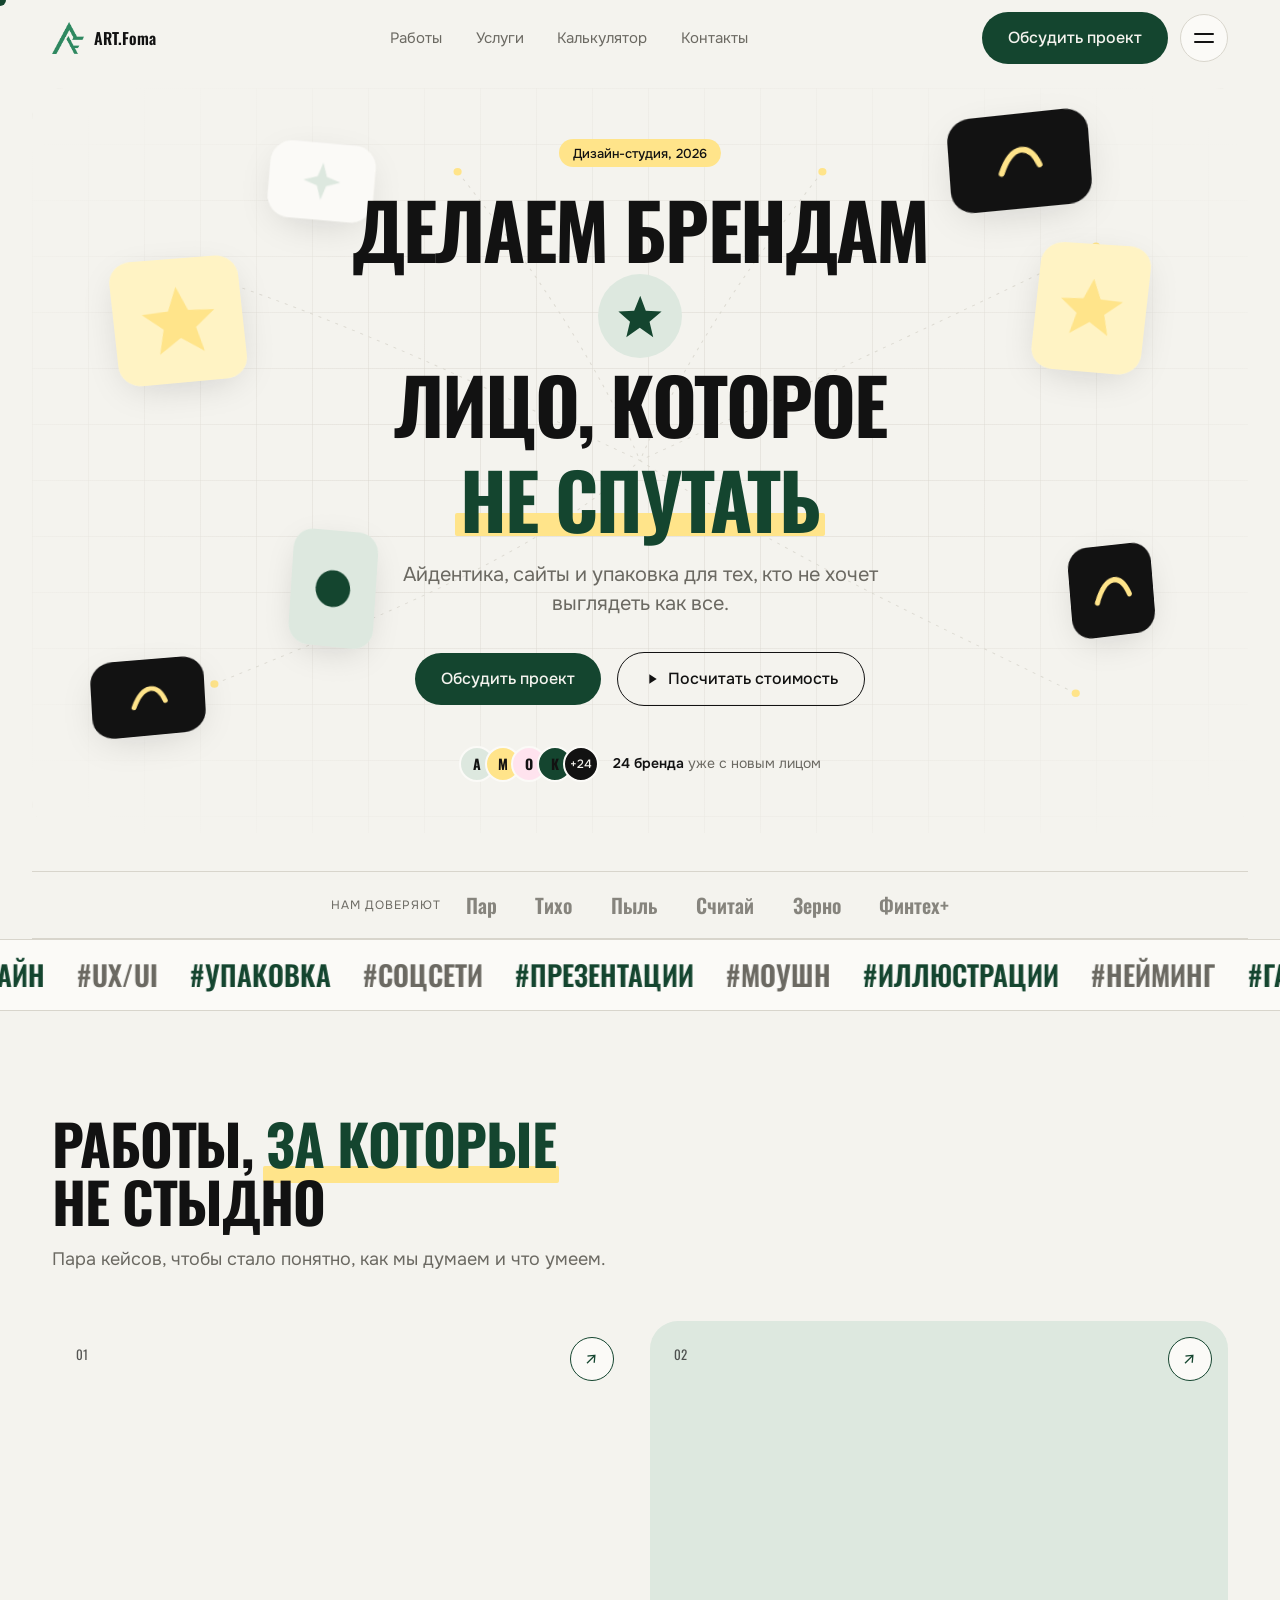
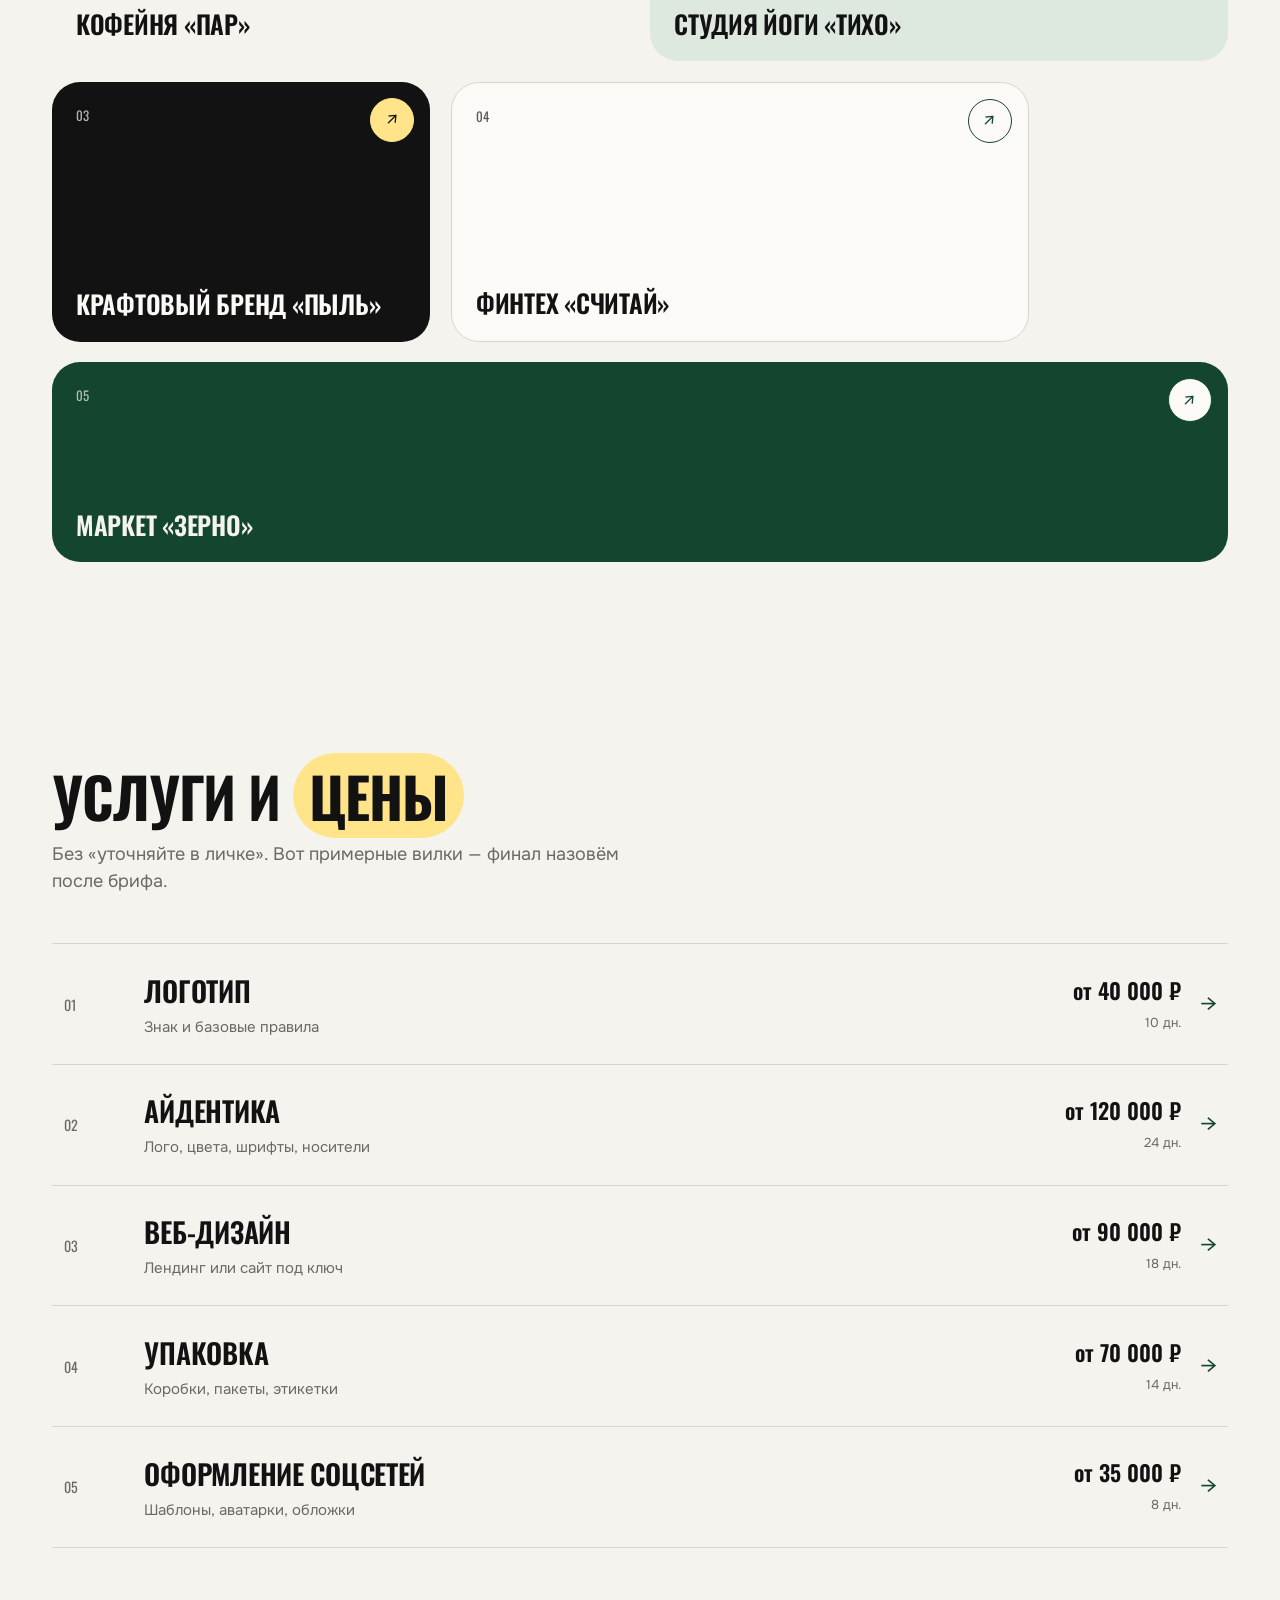
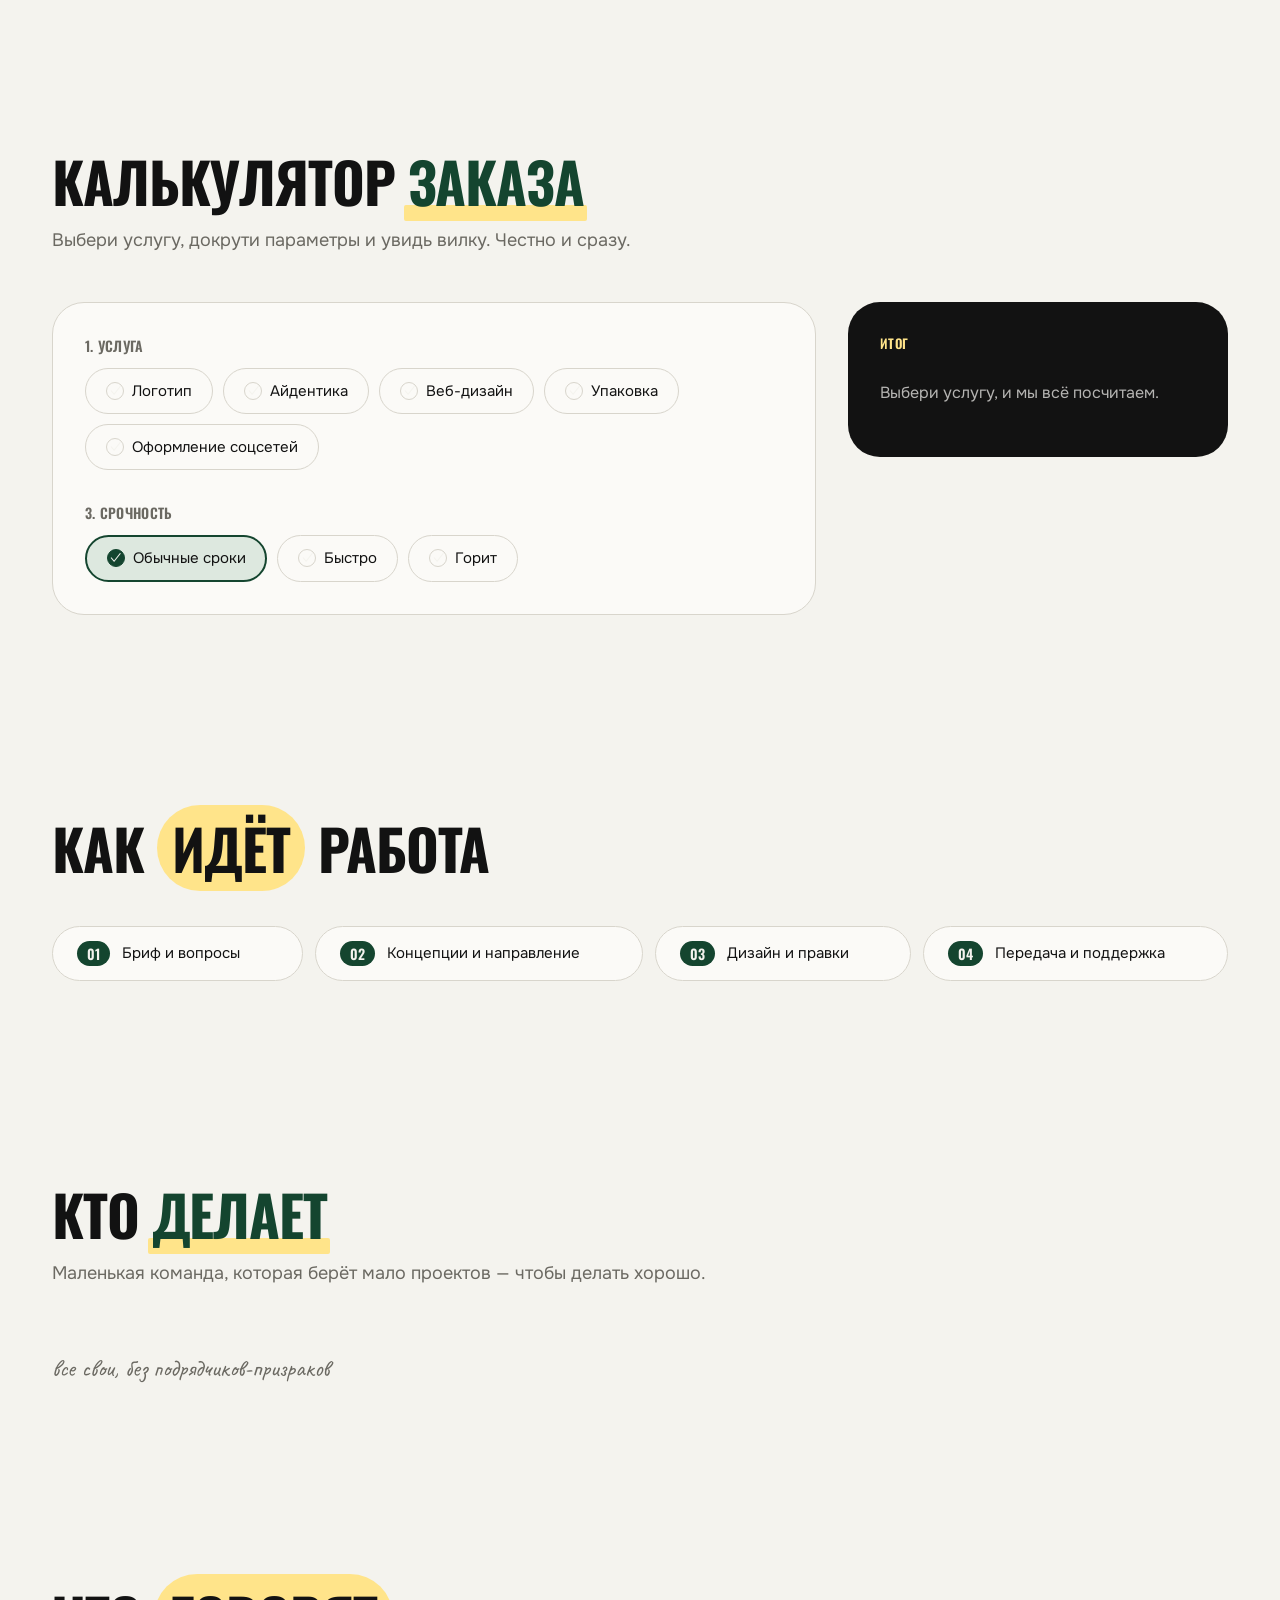
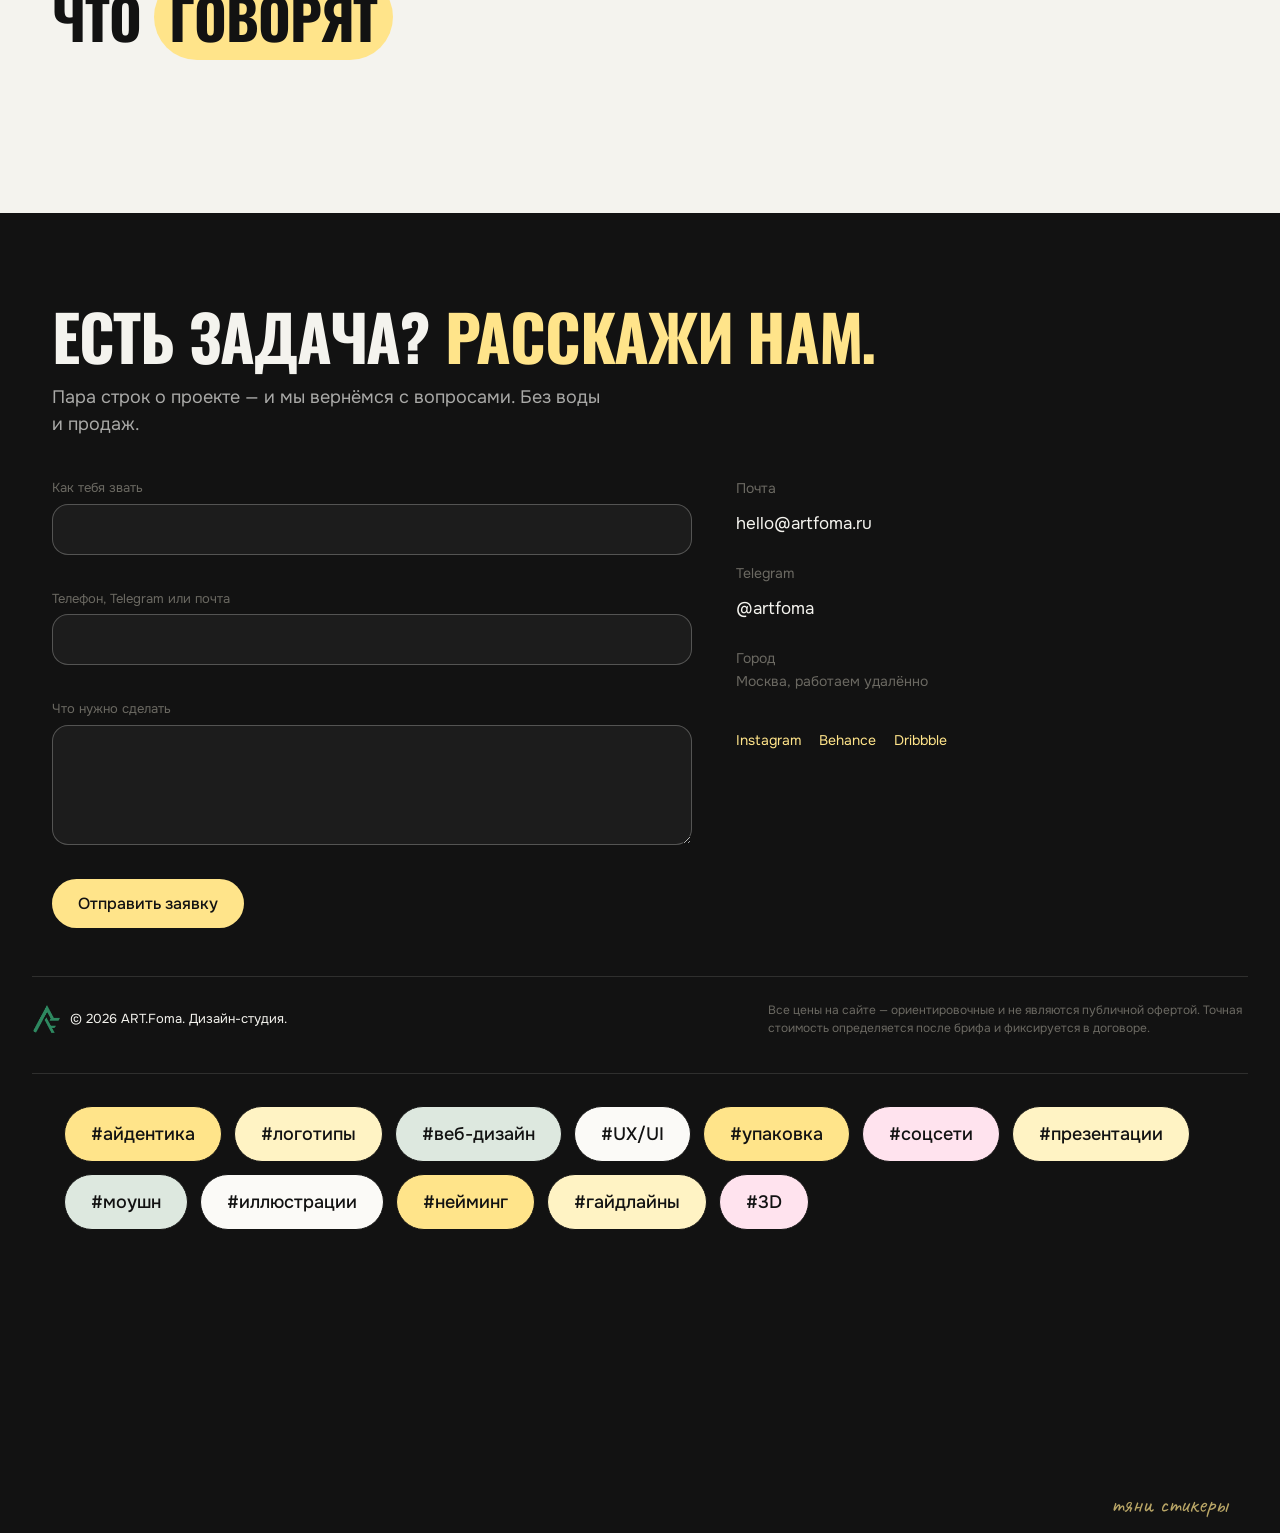
==== index.html @ 394a3ed9 "Update index.html" ====
<!DOCTYPE html>
<html lang="ru">
<head>
  <meta charset="UTF-8">
  <meta name="viewport" content="width=device-width, initial-scale=1.0, viewport-fit=cover">
  <title>ART.Foma — дизайн-студия: айдентика, логотипы, веб-дизайн</title>
  <meta name="description" content="ART.Foma — дизайн-студия. Делаем брендам лицо, которое не спутать: айдентика, сайты, упаковка. Считай стоимость онлайн и расскажи, что болит.">
  
  <meta property="og:url" content="https://artfoma.ru/">
  <meta property="og:title" content="ART.Foma — дизайн-студия">
  <meta property="og:description" content="Айдентика, сайты и упаковка для тех, кто не хочет выглядеть как все.">
  <meta property="og:type" content="website">
  <meta property="og:image" content="https://artfoma.ru/icons/logo/og-image.jpg">
  <meta property="og:locale" content="ru_RU">

  <meta name="msapplication-TileColor" content="#F4F3EE">
  <meta name="theme-color" content="#F4F3EE">

  <link rel="icon" href="./icons/logo/favicon.ico" sizes="any">
  <link rel="icon" type="image/svg+xml" href="./icons/logo/favicon.svg">
  <link rel="icon" type="image/png" sizes="32x32" href="./icons/logo/favicon-32x32.png">
  <link rel="icon" type="image/png" sizes="16x16" href="./icons/logo/favicon-16x16.png">
  <link rel="apple-touch-icon" sizes="180x180" href="./icons/logo/apple-touch-icon.png">
  <link rel="manifest" href="./site.webmanifest">
  <link rel="mask-icon" href="./icons/logo/safari-pinned-tab.svg" color="#14452F">

  <link rel="preconnect" href="https://fonts.googleapis.com">
  <link rel="preconnect" href="https://fonts.gstatic.com" crossorigin>
  <link href="https://fonts.googleapis.com/css2?family=Oswald:wght@500;600;700&family=Onest:wght@400;500&family=Caveat:wght@500;600&display=swap" rel="stylesheet">

  <link rel="stylesheet" href="./css/skeleton.css">
  <link rel="stylesheet" href="./css/tokens.css">
  <link rel="stylesheet" href="./css/base.css">
  <link rel="stylesheet" href="./css/components.css">
  <link rel="stylesheet" href="./css/sections.css">
  <link rel="stylesheet" href="./css/hero.css">
  <link rel="stylesheet" href="./css/states.css">

  <script defer src="./js/vendor/gsap.min.js"></script>
  <script defer src="./js/vendor/ScrollTrigger.min.js"></script>
  <script defer src="./js/vendor/lenis.min.js"></script>
  <script defer src="./js/vendor/matter.min.js"></script>

  <script defer src="./js/data/hero.js"></script>
  <script defer src="./js/data/pricing.js"></script>
  <script defer src="./js/data/cases.js"></script>
  <script defer src="./js/data/reviews.js"></script>
  <script defer src="./js/data/team.js"></script>

  <script defer src="./js/env.js"></script>

  <script defer src="./js/core/namespace.js"></script>
  <script defer src="./js/core/bus.js"></script>
  <script defer src="./js/core/utils.js"></script>
  <script defer src="./js/core/format.js"></script>
  <script defer src="./js/core/dom.js"></script>
  <script defer src="./js/core/motion.js"></script>
  <script defer src="./js/core/scroll.js"></script>
  <script defer src="./js/core/state/store.js"></script>
  <script defer src="./js/core/state/calculator.js"></script>

  <script defer src="./js/utils/skeleton.js"></script>
  <script defer src="./js/data/validate.js"></script>

  <script defer src="./js/features/header.js"></script>
  <script defer src="./js/features/menu.js"></script>
  <script defer src="./js/features/cursor.js"></script>
  <script defer src="./js/features/reveal.js"></script>
  <script defer src="./js/features/parallax.js"></script>
  <script defer src="./js/features/marquee.js"></script>
  <script defer src="./js/features/hero.js"></script>
  <script defer src="./js/features/works.js"></script>
  <script defer src="./js/features/services.js"></script>
  <script defer src="./js/features/calculator.js"></script>
  <script defer src="./js/features/form.js"></script>
  <script defer src="./js/features/sandbox.js"></script>

  <script defer src="./js/main.js"></script>
</head>
<body>
  <a class="skip-link" href="#hero">К содержимому</a>

  <header class="site-header" id="siteHeader" data-theme="light">
    <div class="header-inner">
      <a class="brand" href="#hero" aria-label="ART.Foma">
        <span class="brand__logo">
          <img src="./icons/logo.png" alt="ART.Foma" width="32" height="32" loading="eager"
               onerror="this.style.display='none';this.parentNode.textContent='A'">
        </span>
        <span class="brand__text">ART.Foma</span>
      </a>
      <nav class="header-nav" aria-label="Основная навигация">
        <a href="#works" class="nav-link" data-nav="works">Работы</a>
        <a href="#services" class="nav-link" data-nav="services">Услуги</a>
        <a href="#calculator" class="nav-link" data-nav="calculator">Калькулятор</a>
        <a href="#contacts" class="nav-link" data-nav="contacts">Контакты</a>
      </nav>
      <div class="header-actions">
        <a href="#contacts" class="btn btn--primary header-cta">Обсудить проект</a>
        <button class="burger" id="burger" aria-label="Открыть меню" aria-expanded="false" aria-controls="overlayMenu">
          <span class="burger__line"></span><span class="burger__line"></span>
        </button>
      </div>
    </div>
  </header>

  <div class="overlay" id="overlayMenu" role="dialog" aria-modal="true" aria-label="Меню сайта" hidden>
    <div class="overlay__inner">
      <button class="overlay__close" id="overlayClose" aria-label="Закрыть меню">✕</button>
      <nav class="overlay-nav" aria-label="Меню">
        <ul class="overlay-list">
          <li class="overlay-item overlay-item--left">
            <a href="#works" class="overlay-link" data-menu-link>
              <span class="overlay-link__txt">РАБОТЫ</span>
              <span class="overlay-count" data-cases-count>0</span>
            </a>
            <span class="overlay-note">всё, чем гордимся ( здесь может быть твой проект )</span>
          </li>
          <li class="overlay-item overlay-item--right">
            <a href="#services" class="overlay-link" data-menu-link>
              <span class="overlay-link__txt">УСЛУГИ И ЦЕНЫ</span>
            </a>
            <span class="overlay-note">мы тоже кушать хотим, понимаешь?</span>
          </li>
          <li class="overlay-item overlay-item--left">
            <a href="#calculator" class="overlay-link" data-menu-link>
              <span class="overlay-link__txt">КАЛЬКУЛЯТОР</span>
            </a>
            <span class="overlay-note">посчитай сам</span>
          </li>
          <li class="overlay-item overlay-item--right">
            <a href="#contacts" class="overlay-link" data-menu-link>
              <span class="overlay-link__txt">КОНТАКТЫ</span>
            </a>
            <span class="overlay-note">расскажи, что болит</span>
          </li>
        </ul>
      </nav>
      <div class="overlay-foot">
        <div class="overlay-socials">
          <a href="https://t.me/ART_fom3nko" target="_blank" rel="noopener">Telegram</a>
          <a href="https://instagram.com/" target="_blank" rel="noopener">Instagram</a>
          <a href="https://behance.net/" target="_blank" rel="noopener">Behance</a>
        </div>
        <a href="#contacts" class="btn btn--primary" data-menu-link>Написать</a>
      </div>
    </div>
    <div class="overlay-preview" id="overlayPreview" aria-hidden="true"></div>
  </div>

  <main>
    <section id="hero" class="hero" data-theme="light" aria-labelledby="heroTitle">
      <div class="hero__panel">

        <svg class="hero__links" viewBox="0 0 1200 800" preserveAspectRatio="none" aria-hidden="true">
          <g stroke="var(--line)" stroke-width="1" fill="none" stroke-dasharray="3 6" opacity=".8">
            <path d="M140 190 C 340 260, 480 340, 600 400"/>
            <path d="M1050 170 C 900 250, 760 320, 600 400"/>
            <path d="M180 640 C 360 560, 500 500, 600 400"/>
            <path d="M1030 650 C 880 570, 740 500, 600 400"/>
            <path d="M420 90  C 500 200, 560 300, 600 400"/>
            <path d="M780 90  C 700 200, 640 300, 600 400"/>
          </g>
          <g fill="var(--butter)">
            <circle cx="140" cy="190" r="4"/>
            <circle cx="1050" cy="170" r="4"/>
            <circle cx="180" cy="640" r="4"/>
            <circle cx="1030" cy="650" r="4"/>
            <circle cx="420" cy="90"  r="4"/>
            <circle cx="780" cy="90"  r="4"/>
          </g>
        </svg>

        <div class="hero__previews" id="heroPreviews" aria-hidden="false"></div>
        <div class="hero__content">
          <span class="hero__tag" data-hero-tag>Дизайн-студия, 2026</span>
          <h1 class="hero__title" id="heroTitle" data-hero-headline></h1>
          <p class="hero__subtitle" data-hero-subtitle>
            Айдентика, сайты и упаковка для тех, кто не хочет выглядеть как все.
          </p>

          <div class="hero__actions">
            <a href="#contacts" class="btn btn--primary hero__cta" data-cursor-label="написать" data-hero-cta-primary>Обсудить проект</a>
            <a href="#calculator" class="btn btn--ghost btn--ghost-dark" data-cursor-label="посчитать" data-hero-cta-secondary>
              <svg width="16" height="16" viewBox="0 0 24 24" fill="none" aria-hidden="true">
                <path d="M8 5v14l11-7z" fill="currentColor"/>
              </svg>
              Посчитать стоимость
            </a>
          </div>

          <div class="hero__proof" aria-label="Нам доверяют">
            <div class="hero__avatars" aria-hidden="true">
              <span class="hero__avatar" style="background:var(--pine-mist)">А</span>
              <span class="hero__avatar" style="background:var(--butter)">М</span>
              <span class="hero__avatar" style="background:var(--rose-soft)">О</span>
              <span class="hero__avatar" style="background:var(--pine)">К</span>
              <span class="hero__avatar hero__avatar--more">+24</span>
            </div>
            <p class="hero__proof-text">
              <strong>24 бренда</strong> уже с новым лицом
            </p>
          </div>
        </div>
      </div>

      <div class="hero__partners" aria-label="Клиенты и партнёры">
        <span class="hero__partners-label">Нам доверяют</span>
        <ul class="hero__partners-list">
          <li>Пар</li>
          <li>Тихо</li>
          <li>Пыль</li>
          <li>Считай</li>
          <li>Зерно</li>
          <li>Финтех+</li>
        </ul>
      </div>
    </section>

    <div class="marquee" aria-hidden="true">
      <div class="marquee__track" id="marqueeTrack">
        <span>#айдентика</span><span>#логотипы</span><span>#веб-дизайн</span><span>#UX/UI</span><span>#упаковка</span><span>#соцсети</span><span>#презентации</span><span>#моушн</span><span>#иллюстрации</span><span>#нейминг</span><span>#гайдлайны</span><span>#3D</span>
      </div>
    </div>

    <section id="works" class="works" data-theme="light">
      <div class="section-head">
        <h2 class="section-title">РАБОТЫ, <span class="hl-marker">ЗА КОТОРЫЕ</span> НЕ СТЫДНО</h2>
        <p class="section-sub">Пара кейсов, чтобы стало понятно, как мы думаем и что умеем.</p>
      </div>
      <div class="works-grid" id="worksGrid"></div>
    </section>

    <section id="services" class="services" data-theme="light">
      <div class="section-head">
        <h2 class="section-title">УСЛУГИ И <span class="hl-pill">ЦЕНЫ</span></h2>
        <p class="section-sub">Без «уточняйте в личке». Вот примерные вилки — финал назовём после брифа.</p>
      </div>
      <ul class="services-list" id="servicesList"></ul>
    </section>

    <section id="calculator" class="calculator" data-theme="light">
      <div class="section-head">
        <h2 class="section-title">КАЛЬКУЛЯТОР <span class="hl-marker">ЗАКАЗА</span></h2>
        <p class="section-sub">Выбери услугу, докрути параметры и увидь вилку. Честно и сразу.</p>
      </div>
      <div class="calc-layout">
        <div class="calc-steps" id="calcSteps"></div>
        <aside class="calc-summary" id="calcSummary" data-theme="dark" aria-live="polite"></aside>
      </div>
    </section>

    <section id="process" class="process" data-theme="light">
      <div class="section-head">
        <h2 class="section-title">КАК <span class="hl-pill">ИДЁТ</span> РАБОТА</h2>
      </div>
      <ol class="process-track">
        <li class="process-step"><span class="process-num">01</span><span>Бриф и вопросы</span></li>
        <li class="process-step"><span class="process-num">02</span><span>Концепции и направление</span></li>
        <li class="process-step"><span class="process-num">03</span><span>Дизайн и правки</span></li>
        <li class="process-step"><span class="process-num">04</span><span>Передача и поддержка</span></li>
      </ol>
    </section>

    <section id="team" class="team" data-theme="light">
      <div class="section-head">
        <h2 class="section-title">КТО <span class="hl-marker">ДЕЛАЕТ</span></h2>
        <p class="section-sub">Маленькая команда, которая берёт мало проектов — чтобы делать хорошо.</p>
      </div>
      <div class="team-grid" id="teamGrid"></div>
      <span class="team-note handwritten">все свои, без подрядчиков-призраков</span>
    </section>

    <section id="reviews" class="reviews" data-theme="light">
      <div class="section-head">
        <h2 class="section-title">ЧТО <span class="hl-pill">ГОВОРЯТ</span></h2>
      </div>
      <div class="reviews-track" id="reviewsTrack" role="list" aria-label="Отзывы клиентов" tabindex="0"></div>
    </section>

    <div class="dark-block" data-theme="dark">
      <section id="contacts" class="contacts">
        <div class="contacts__head">
          <h2 class="contacts__title">ЕСТЬ ЗАДАЧА? <span class="hl-butter">РАССКАЖИ НАМ.</span></h2>
          <p class="contacts__sub">Пара строк о проекте — и мы вернёмся с вопросами. Без воды и продаж.</p>
        </div>
        <div class="contacts__grid">
          <form class="lead-form" id="leadForm" novalidate>
            <div class="field">
              <label for="lf-name">Как тебя звать</label>
              <input id="lf-name" name="name" type="text" autocomplete="name" required>
              <span class="field-error" data-error-for="name"></span>
            </div>
            <div class="field">
              <label for="lf-contact">Телефон, Telegram или почта</label>
              <input id="lf-contact" name="contact" type="text" autocomplete="email" required>
              <span class="field-error" data-error-for="contact"></span>
            </div>
            <div class="field">
              <label for="lf-message">Что нужно сделать</label>
              <textarea id="lf-message" name="message" rows="4" required></textarea>
              <span class="field-error" data-error-for="message"></span>
            </div>
            <input type="hidden" name="calc" id="lf-calc">
            <input type="text" name="company_website" id="lf-hp" class="hp" tabindex="-1" autocomplete="off" aria-hidden="true">
            <div class="form-actions">
              <button type="submit" class="btn btn--primary" id="leadSubmit">Отправить заявку</button>
              <span class="form-status" id="formStatus" role="status"></span>
            </div>
          </form>
          <div class="contacts__side">
            <div class="contacts__line"><span>Почта</span><a href="mailto:hello@artfoma.ru">hello@artfoma.ru</a></div>
            <div class="contacts__line"><span>Telegram</span><a href="https://t.me/" target="_blank" rel="noopener">@artfoma</a></div>
            <div class="contacts__line"><span>Город</span><span>Москва, работаем удалённо</span></div>
            <div class="contacts__socials">
              <a href="https://instagram.com/" target="_blank" rel="noopener">Instagram</a>
              <a href="https://behance.net/" target="_blank" rel="noopener">Behance</a>
              <a href="https://dribbble.com/" target="_blank" rel="noopener">Dribbble</a>
            </div>
          </div>
        </div>
      </section>

      <footer class="site-footer">
        <div class="footer-inner">
          <div class="footer-left">
            <img src="./icons/logo.png" alt="ART.Foma" width="28" height="28"
                 onerror="this.style.display='none'">
            <span>© 2026 ART.Foma. Дизайн-студия.</span>
          </div>
          <p class="footer-legal">Все цены на сайте — ориентировочные и не являются публичной офертой. Точная стоимость определяется после брифа и фиксируется в договоре.</p>
        </div>

        <div class="sandbox" id="sandbox" role="group" aria-label="Чем мы занимаемся">
          <div class="sandbox__fallback" id="sandboxFallback" hidden></div>
          <div class="sandbox__hint handwritten" id="sandboxHint">тяни стикеры</div>
          <div class="sandbox__scroll-rail" aria-hidden="true"></div>
          <button class="btn btn--primary" id="sandboxGravity" aria-pressed="false"
                  style="position:absolute;right:calc(16px + var(--safe-r));top:16px;z-index:20;display:none;min-height:44px;background:var(--butter);color:var(--ink)">
            Наклоняй телефон
          </button>
          <button class="btn btn--primary" id="sandboxShake" type="button"
                  style="position:absolute;right:calc(16px + var(--safe-r));top:16px;z-index:20;display:none;min-height:44px">
            Встряхнуть
          </button>
        </div>
      </footer>
    </div>
  </main>

  <div class="cursor" id="cursor" aria-hidden="true"><span class="cursor__label" id="cursorLabel"></span></div>
</body>
</html>
---- css/skeleton.css ----
/* ============================================================
   SKELETON (Shimmer) — заглушки загрузки
   ============================================================ */

/* Skeleton Line */
.skeleton-line {
    width: 100%;
    height: 12px;
    border-radius: 999px;
    overflow: hidden;
    position: relative;
    background: #1a2130;
    border: 1px solid var(--border);
  }
  .skeleton-line::after {
    content: "";
    position: absolute;
    inset: 0;
    background: linear-gradient(90deg, transparent, rgba(255,255,255,.08), transparent);
    transform: translateX(-100%);
    animation: skeleton-shimmer calc(1.2s * var(--speed, 1)) linear infinite;
  }
  
  /* Skeleton Card */
  .skeleton-card {
    width: 100%;
    display: grid;
    grid-template-columns: auto 1fr;
    grid-template-rows: auto auto auto;
    gap: 10px 12px;
  }
  .skeleton-card .ph {
    background: #1a2130;
    position: relative;
    overflow: hidden;
    border-radius: 8px;
    min-height: 12px;
  }
  .skeleton-card .avatar {
    width: 44px;
    height: 44px;
    grid-row: 1 / span 2;
    border-radius: 50%;
  }
  .skeleton-card .line { height: 12px; }
  .skeleton-card .w60 { width: 60%; }
  .skeleton-card .w80 { width: 80%; }
  .skeleton-card .ph::after {
    content: "";
    position: absolute;
    inset: 0;
    background: linear-gradient(90deg, transparent, rgba(255,255,255,.08), transparent);
    transform: translateX(-100%);
    animation: skeleton-shimmer calc(1.4s * var(--speed, 1)) linear infinite;
  }
  
  .work-card--skeleton {
    background: var(--surface);
    border: 1px solid var(--border);
    border-radius: 14px;
    padding: 16px;
    min-height: 140px;
    pointer-events: none;
  }
  
  /* Строка-заглушка для servicesList */
  .service-row--skeleton {
    pointer-events: none;
    opacity: .9;
  }
  
  /* Заглушка-карточка для teamGrid */
  .team-card--skeleton {
    pointer-events: none;
  }
  
  /* Заглушка для calcSteps */
  .calc-step--skeleton {
    pointer-events: none;
  }
  
  /* Уважение к prefers-reduced-motion */
  @media (prefers-reduced-motion: reduce) {
    .skeleton-line::after,
    .skeleton-card .ph::after {
      animation: none;
      background: rgba(255,255,255,.04);
      transform: none;
    }
  }
  
  @keyframes skeleton-shimmer {
    to { transform: translateX(100%); }
  }
---- css/tokens.css ----
:root {
    --paper:#F4F3EE;
    --snow:#FBFAF7;
    --line:#D8D5CC;
    --stone:#6B6962;
    --ink:#121212;
  
    /* — акцент 1: PINE, главный — */
    --pine:#14452F;
    --pine-deep:#0C2E1F;
    --pine-mist:#DDE8DF;
  
    /* — акцент 2: BUTTER, подсветка и акцент на Ink — */
    --butter:#FFE48A;
    --butter-press:#FFD84D;
    --butter-soft:#FFF3C4;
  
    /* — декор: только пятна и 1–2 стикера — */
    --rose:#FFB8D4;
    --rose-soft:#FFE3EE;
  
    --error:#B3261E;
    --accent: var(--pine);
    --accent-press: var(--pine-deep);
    --accent-soft: var(--pine-mist);
    --on-accent: var(--paper);
  
    /* — геометрия — */
    --radius-card: 28px;
    --radius-card-lg: 32px;
    --radius-pill: 999px;
    --header-h: 72px;
  
    /* — шрифты (фолбэки) — */
    --font-head: "Oswald", system-ui, sans-serif;
    --font-body: "Involve", "Onest", system-ui, sans-serif;
    --font-hand: "Caveat", cursive;
  
    /* — контейнер и поля — */
    --container: 1240px;
    --gutter: clamp(16px, 3vw, 32px);
  
    /* — безопасные зоны — */
    --safe-t: env(safe-area-inset-top, 0px);
    --safe-r: env(safe-area-inset-right, 0px);
    --safe-b: env(safe-area-inset-bottom, 0px);
    --safe-l: env(safe-area-inset-left, 0px);
  
    /* — динамическая высота — */
    --vh-full: 100vh;
    --vh-full: 100svh;
  }
  @supports (height: 100dvh) {
    :root { --vh-dyn: 100dvh; }
  }
  
  /* Тёмная тема: акцент — Butter, текст на акценте — Ink. */
  [data-theme="dark"] {
    --accent: var(--butter);
    --accent-press: var(--butter-press);
    --accent-soft: rgba(255,228,138,.14); /* мягкая подсветка на Ink без введения нового цвета */
    --on-accent: var(--ink);
  }
---- css/base.css ----
*,*::before,*::after{ box-sizing:border-box; }

html{
  -webkit-text-size-adjust:100%;
  -webkit-tap-highlight-color: transparent;
  scroll-behavior: smooth;
}
@media (prefers-reduced-motion: reduce){ html{ scroll-behavior: auto; } }

body{
  margin:0;
  background: var(--paper);
  color: var(--ink);
  font-family: var(--font-body);
  font-weight: 400;
  font-size: clamp(16px, 1.05vw + 12px, 18px);
  line-height: 1.5;
  overflow-x: hidden;
  text-rendering: optimizeLegibility;
  -webkit-font-smoothing: antialiased;
}

img, svg, video{ max-width:100%; display:block; }
a{ color:inherit; text-decoration:none; }
button{ font-family:inherit; cursor:pointer; background:none; border:0; color:inherit; }

/* Выделение текста */
::selection{ background: var(--butter); color: var(--ink); }

/* Скроллбар (если стилизуется) */
*{ scrollbar-color: var(--line) var(--paper); scrollbar-width: thin; }
::-webkit-scrollbar{ width: 10px; height: 10px; }
::-webkit-scrollbar-track{ background: var(--paper); }
::-webkit-scrollbar-thumb{ background: var(--line); border-radius: 6px; }

h1,h2,h3{
  font-family: var(--font-head);
  font-weight: 700;
  text-transform: uppercase;
  letter-spacing: -0.02em;
  line-height: 1.04;
  margin: 0;
  text-wrap: balance;
}
p{ margin: 0; text-wrap: pretty; }

/* — выделение в заголовках — */
/* Маркер Butter под словом Pine */
.hl-marker{
  color: var(--pine);
  position: relative;
  white-space: nowrap;
}
.hl-marker::after{
  content:"";
  position:absolute;
  left:-.06em; right:-.06em; bottom:.02em;
  height:.3em;
  background: var(--butter);
  z-index: -1;
  border-radius: 2px;
}

/* Слово в Butter-таблетке с текстом Ink */
.hl-pill{
  background: var(--butter);
  color: var(--ink);
  border-radius: var(--radius-pill);
  padding: .02em .28em;
  white-space: nowrap;
}

/* На Ink-секциях: выделенное слово — Butter */
.hl-butter{ color: var(--butter); }

/* — рукописное — */
.handwritten{
  font-family: var(--font-hand);
  font-size: clamp(18px, 1.6vw + 12px, 24px);
  color: var(--stone);
  line-height: 1.1;
}
[data-theme="dark"] .handwritten{ color: var(--butter); }

/* — фокус — */
/* На светлом — Pine. На тёмном — Butter (через data-theme). */
:focus-visible{
  outline: 2px solid var(--accent);
  outline-offset: 3px;
}
:focus:not(:focus-visible){ outline: none; }

/* — ссылка для скринридеров — */
.skip-link{
  position: absolute; left:-999px; top:0; z-index:1000;
  background: var(--ink); color: var(--snow);
  padding: 10px 16px; border-radius: 8px;
}
.skip-link:focus{
  left: calc(12px + var(--safe-l));
  top:  calc(12px + var(--safe-t));
}

/* — секции — */
main > section, .dark-block{ position: relative; }
.section-head{ max-width: 760px; margin: 0 0 clamp(24px,4vw,48px); }
.section-title{ font-size: clamp(28px, 3.4vw + 16px, 56px); }
.section-sub{
  color: var(--stone);
  font-size: clamp(15px, 1vw + 12px, 18px);
  margin: 16px 0 0;
  max-width: 56ch;
}
[data-theme="dark"] .section-sub{ color: rgba(251,250,247,.65); }

/* — утилиты — */
.hp{ position: absolute; left:-9999px; width:1px; height:1px; opacity:0; }

/* — курсор: родной скрыт только когда кастомный готов и мышь — */
html[data-input="mouse"] body{ cursor: auto; }
html[data-input="mouse"][data-cursor-ready="true"] body{ cursor: none; }
html[data-input="touch"] body{ cursor: auto; }

/* — декор не даёт горизонтального скролла — */
.hero, .works, .services, .calculator, .process, .team, .reviews, .contacts, .site-footer{
  overflow-x: clip;
}

/* — reduced-motion — */
@media (prefers-reduced-motion: reduce){
  *,*::before,*::after{
    animation-duration: .001ms !important;
    transition-duration: .001ms !important;
  }
}
---- css/components.css ----
.btn{
  display: inline-flex; align-items: center; justify-content: center; gap:.5em;
  min-height: 44px;
  font-family: var(--font-body); font-weight: 500; font-size: 16px;
  padding: 14px 26px;
  border-radius: var(--radius-pill);
  border: 0;
  transition: transform .2s ease, background-color .2s ease, color .2s ease;
  will-change: transform;
  touch-action: manipulation;
}

/* Основная: на светлом Pine/Paper, на тёмном Butter/Ink */
.btn--primary{
  background: var(--accent);
  color: var(--on-accent);
}
@media (hover: hover) and (pointer: fine){
  .btn:hover{ transform: translateY(-2px); }
  .btn--primary:hover{ background: var(--accent-press); }
}
.btn:active{ transform: translateY(0) scale(.97); }

/* Текстовая ссылка-кнопка: Pine на светлом, Butter на тёмном */
.btn--link{
  background: transparent;
  color: var(--accent);
  padding: 6px 2px;
  border-radius: 0;
  min-height: 0;
  position: relative;
}
.btn--link::after{
  content:"";
  position: absolute; left:0; bottom:0; height:2px; width:100%;
  background: currentColor;
  transition: transform .25s ease;
}
.btn--link .marker{
  position: absolute; inset:0;
  background: var(--butter);
  transform: scaleX(0); transform-origin: left;
  transition: transform .3s ease;
  z-index: -1; border-radius: 4px;
}
@media (hover: hover) and (pointer: fine){
  .btn--link:hover .marker{ transform: scaleX(1); }
}
.btn--link:active{ opacity:.85; }

/* Контурная кнопка Paper на Ink — для «Скопировать» */
.btn--ghost{
  background: transparent;
  color: var(--paper);
  border: 1.5px solid rgba(251,250,247,.45);
}
@media (hover: hover) and (pointer: fine){
  .btn--ghost:hover{ border-color: var(--butter); color: var(--butter); }
}

/* ———— Логотип ———— */
.brand{
  display: inline-flex; align-items: center; gap: 10px;
  font-family: var(--font-head); font-weight: 600;
  min-height: 44px;
}
.brand__logo{
  /* без подложки, без фона */
  background: none;
  border-radius: 0;
  width: 32px; height: 32px;
  display: inline-flex; align-items: center; justify-content: center;
  overflow: visible;
  flex-shrink: 0;
  font-family: var(--font-head); font-weight: 800;
  font-size: 20px; color: var(--pine);
}
.brand__logo img{
  width: 100%; height: 100%;
  object-fit: contain;
}
.brand__text{ font-size: 16px; }

/* ———— Хедер ———— */
.site-header{
  position: fixed; top:0; left:0; right:0;
  z-index: 100;
  padding-top: var(--safe-t);
  transition: transform .35s ease, background-color .3s ease;
  will-change: transform;
}
.site-header.is-hidden{ transform: translateY(-110%); }
.site-header.scrolled{
  background: color-mix(in srgb, var(--paper) 92%, transparent);
  border-bottom: 1px solid var(--line);
}
[data-theme="dark"] .site-header.scrolled{
  background: color-mix(in srgb, var(--ink) 92%, transparent);
  border-bottom-color: rgba(251,250,247,.12);
}

.header-inner{
  max-width: var(--container);
  margin: 0 auto;
  padding: 12px max(var(--gutter), var(--safe-r)) 12px max(var(--gutter), var(--safe-l));
  display: flex; align-items: center; gap: 16px; justify-content: space-between;
}
.header-nav{ display: flex; gap: clamp(12px,2vw,28px); }
.nav-link{
  color: var(--stone);
  font-size: 15px;
  position: relative;
  padding: 8px 4px;
  transition: color .2s;
  min-height: 44px;
  display: inline-flex; align-items: center;
}
.nav-link.is-active{ color: var(--pine); }
.nav-link.is-active::after{
  content:"";
  position: absolute; left:0; right:0; bottom: 6px;
  height: 3px;
  background: var(--butter);
  border-radius: 2px;
}
@media (hover: hover) and (pointer: fine){
  .nav-link:hover{ color: var(--pine); }
}
.header-actions{ display:flex; align-items:center; gap:12px; }
.header-cta{ white-space: nowrap; }

/* Бургер */
.burger{
  width: 48px; height: 48px;
  border-radius: var(--radius-pill);
  border: 1.5px solid var(--line);
  background: var(--snow);
  display: inline-flex; flex-direction: column; align-items: center; justify-content: center;
  gap: 6px;
  transition: background-color .2s;
  touch-action: manipulation;
}
@media (hover: hover) and (pointer: fine){
  .burger:hover{ background: var(--pine-mist); }
}
.burger:active{ transform: scale(.95); }
.burger__line{
  width: 20px; height: 2px;
  background: var(--ink);
  border-radius: 2px;
  transition: transform .3s ease;
}
.burger[aria-expanded="true"] .burger__line:first-child{ transform: translateY(4px) rotate(45deg); }
.burger[aria-expanded="true"] .burger__line:last-child{ transform: translateY(-4px) rotate(-45deg); }

@media (max-width: 900px){
  .header-nav, .header-cta{ display: none; }
}

/* ———— Оверлей-меню (Ink) ———— */
.overlay {
  position: fixed; inset: 0; z-index: 200;
  background: var(--ink); color: var(--paper);
  display: flex; flex-direction: column;
  clip-path: circle(0% at calc(100% - 40px) 40px);
  transition: clip-path .6s cubic-bezier(.22,.61,.36,1);
  overflow: hidden;
}
.overlay[hidden] { display: none; }
.overlay.is-open { clip-path: circle(150% at calc(100% - 40px) 40px); }

.overlay__inner {
  flex: 1; display: flex; flex-direction: column;
  padding: max(20px, var(--safe-t)) max(20px, var(--safe-r)) max(20px, var(--safe-b)) max(20px, var(--safe-l));
  max-width: 1400px; margin: 0 auto; width: 100%;
  position: relative; z-index: 2;
  overflow-y: auto;
}

.overlay__close {
  position: absolute;
  top: calc(20px + var(--safe-t));
  right: calc(20px + var(--safe-r));
  width: 52px; height: 52px; border-radius: 50%;
  border: 1.5px solid rgba(251,250,247,.3);
  background: transparent; color: var(--paper);
  font-size: 20px;
  transition: background-color .2s;
  min-height: 52px;
  z-index: 10;
}
@media (hover: hover) and (pointer: fine) {
  .overlay__close:hover { background: rgba(251,250,247,.1); }
}

/* Навигация */
.overlay-nav { margin: auto 0; padding: 20px 0; }
.overlay-list {
  list-style: none; margin: 0; padding: 0;
  display: flex; flex-direction: column;
  gap: clamp(20px, 3vw, 40px); /* Увеличили отступ между строками, чтобы крупному тексту было просторно */
}

/* Пункт меню: центрируем сам блок на экране */
.overlay-item {
  display: flex;
  align-items: baseline;
  gap: 20px;
  flex-wrap: wrap;
  transition: transform .3s ease;
  width: 100%;
}

/* ЛЕСЕНКА ПО ЦЕНТРУ */
.overlay-item--left {
  justify-content: center;
  text-align: left;
}
.overlay-item--right {
  justify-content: center;
  text-align: right;
  flex-direction: row-reverse;
}

/* Сама ссылка (текст) */
.overlay-link {
  display: inline-flex; align-items: baseline; gap: .3em;
  font-family: var(--font-head);
  font-weight: 700;
  text-transform: uppercase;
  font-size: clamp(44px, 8.5vw, 110px); /* СИЛЬНО УВЕЛИЧИЛИ ТЕКСТ */
  color: var(--stone);
  transition: color .3s ease, transform .3s ease;
  line-height: 0.95; /* Уплотнили межстрочный интервал для крупного шрифта */
}
.overlay-link__txt { display: inline-block; }
.overlay-count {
  font-family: var(--font-body); font-weight: 500;
  font-size: clamp(16px, 1.5vw + 10px, 24px);
  color: var(--butter);
}

/* Описание (РЯДОМ с текстом) */
.overlay-note {
  font-family: var(--font-hand);
  font-size: clamp(22px, 2.5vw + 10px, 38px); /* Тоже увеличили, чтобы не терялось */
  color: var(--butter);
  opacity: 0;
  transform: translateY(15px);
  transition: opacity .3s ease, transform .3s ease;
}

/* Эффекты при наведении */
@media (hover: hover) and (pointer: fine) {
  .overlay-list:hover .overlay-link { color: rgba(251,250,247,.4); }
  .overlay-link:hover { color: var(--paper); }
  .overlay-item:hover .overlay-note { opacity: 1; transform: translateY(0); }
}

/* Подвал меню */
.overlay-foot {
  display: flex; flex-wrap: wrap; gap: 16px;
  align-items: center; justify-content: space-between;
  padding-top: 24px;
  border-top: 1px solid rgba(251,250,247,.15);
  margin-top: auto;
}
.overlay-socials { display: flex; gap: 20px; flex-wrap: wrap; }
.overlay-socials a {
  color: var(--paper); opacity: .7;
  transition: opacity .2s, color .2s;
  min-height: 44px; display: inline-flex; align-items: center;
}
@media (hover: hover) and (pointer: fine) {
  .overlay-socials a:hover { opacity: 1; color: var(--butter); }
}
.overlay-preview {
  position: absolute;
  width: 220px; height: 150px;
  border-radius: 16px; overflow: hidden;
  pointer-events: none;
  opacity: 0; transition: opacity .25s; z-index: 1;
  border: 2px solid rgba(251,250,247,.2);
}
.overlay-preview.is-visible { opacity: 1; }
.overlay-preview .ph { width: 100%; height: 100%; }

.overlay .btn--primary {
  background: var(--butter);
  color: var(--ink);
}
@media (hover: hover) and (pointer: fine) {
  .overlay .btn--primary:hover { background: var(--butter-press); }
}

/* Адаптив для мобилок (возвращаем в левый столбец, чтобы крупный текст не вылезал) */
@media (max-width: 900px) {
  .overlay-link { font-size: clamp(36px, 10vw, 60px); }
  .overlay-item--left, .overlay-item--right { 
    justify-content: flex-start; 
    text-align: left; 
    flex-direction: row; 
  }
  .overlay-note { opacity: 1; transform: none; }
  .overlay-item { align-items: baseline; gap: 12px; }
}

@media (max-height: 500px) and (orientation: landscape) {
  .overlay-list { display: grid; grid-template-columns: 1fr 1fr; gap: 16px 32px; }
  .overlay-link { font-size: clamp(24px, 5vw, 40px); }
  .overlay-note { display: none; }
}

/* ———— Курсор ———— */
.cursor{
  position: fixed; top: 0; left: 0;
  width: 12px; height: 12px;
  border-radius: 50%;
  background: var(--accent);          /* Pine на светлом, Butter на тёмном */
  pointer-events: none; z-index: 500;
  transform: translate(-50%, -50%);
  transition: width .2s ease, height .2s ease, background-color .2s ease;
  display: none;
  will-change: transform, width, height;
}
.cursor.is-visible{ display: block; }
.cursor.is-big{ width: 64px; height: 64px; }
.cursor__label{
  position: absolute; inset: 0;
  display: flex; align-items: center; justify-content: center;
  font-size: 12px;
  color: var(--on-accent);            /* Paper на Pine, Ink на Butter */
  opacity: 0; white-space: nowrap;
  font-family: var(--font-body); font-weight: 500;
}
.cursor.is-big .cursor__label{ opacity: 1; }

/* Тема курсора определяется data-theme секции через класс на <html>.
    cursor.js ставит data-cursor-dark на <html>, когда курсор над Ink-секцией. */
[data-cursor-dark] .cursor{ background: var(--butter); }
[data-cursor-dark] .cursor__label{ color: var(--ink); }

html[data-input="touch"] .cursor{ display: none !important; }

/* ———— Формы ———— */
.field{ display: flex; flex-direction: column; gap: 6px; margin-bottom: 16px; }
.field label{ font-size: 13px; color: var(--stone); }
.field input, .field textarea{
  background: var(--snow);
  border: 1.5px solid var(--line);
  border-radius: 16px;
  padding: 14px 16px;
  font-size: 16px; color: var(--ink); font-family: inherit;
  transition: border-color .2s ease, box-shadow .2s ease;
  min-height: 48px;
}
.field textarea{ min-height: 120px; resize: vertical; }
.field input:focus, .field textarea:focus{
  outline: none;
  border-color: var(--pine);
  box-shadow: 0 0 0 2px var(--pine);
}
[data-theme="dark"] .field input, [data-theme="dark"] .field textarea{
  background: #1c1c1c;
  border-color: rgba(251,250,247,.25);
  color: var(--snow);
}
[data-theme="dark"] .field input:focus, [data-theme="dark"] .field textarea:focus{
  border-color: var(--butter);
  box-shadow: 0 0 0 2px var(--butter);
}
.field.has-error input, .field.has-error textarea{ border-color: var(--error); }
.field-error{ font-size: 12px; color: var(--error); min-height: 1em; }
.form-status{ font-size: 14px; color: var(--stone); }
[data-theme="dark"] .form-status{ color: var(--butter); }

/* ———— Стикеры/декор-фигуры ———— */
.sticker-sticker{
  position: absolute;
  width: 60px; height: 60px;
  opacity: .9;
  pointer-events: none;
}
---- css/sections.css ----
.float-card{
  position: absolute;
  border-radius: 24px; overflow: hidden;
  will-change: transform;
  transform:
    translate3d(0, calc(var(--py, 0) * 1px), 0)
    translate3d(calc(var(--px, 0) * 1px), 0, 0);
}
.float-card--a{ width: clamp(110px, 14vw, 220px); height: clamp(140px, 18vw, 280px); left: 3%; top: 18%; }
.float-card--b{ width: clamp(90px, 11vw, 180px);  height: clamp(90px, 11vw, 180px);  right: 5%; top: 12%; }
.float-card--c{ width: clamp(100px, 12vw, 200px); height: clamp(120px, 14vw, 230px); right: 8%; bottom: 14%; }
.float-card--d{ width: clamp(80px, 9vw, 150px);   height: clamp(100px, 11vw, 190px); left: 8%; bottom: 10%; }

@media (max-width: 767px){
  .float-card--b{ display: none; }
  .float-card--a{ width: 96px; height: 120px; left: 4%; top: 14%; }
  .float-card--c{ width: 92px; height: 110px; right: 6%; bottom: 12%; }
  .float-card--d{ width: 84px; height: 100px; left: 10%; bottom: 8%; }
}

/* — заглушки-превью — */
.ph{ width: 100%; height: 100%; min-height: 80px; }
.ph--pine-mist{ background: var(--pine-mist); }
.ph--butter-soft{ background: var(--butter-soft); }
.ph--butter{ background: var(--butter); }
.ph--snow{ background: var(--snow); border: 1px solid var(--line); }
.ph--ink{ background: var(--ink); }

/* ———— MARQUEE ———— */
.marquee{
  overflow: hidden;
  border-top: 1.5px solid var(--line);
  border-bottom: 1.5px solid var(--line);
  background: var(--snow);
  padding: 14px 0;
}
.marquee__track{
  display: flex; gap: 32px;
  white-space: nowrap; width: max-content;
  will-change: transform;
}
.marquee__track span{
  font-family: var(--font-head); font-weight: 600;
  font-size: clamp(18px, 1.6vw + 12px, 28px);
  text-transform: uppercase;
  color: var(--pine);
}
.marquee__track span:nth-child(even){ color: var(--stone); }

/* ———— WORKS ———— */
.works,.services,.calculator,.process,.team,.reviews{
  padding:
    clamp(56px,8vw,120px)
    max(var(--gutter), var(--safe-r))
    clamp(56px,8vw,120px)
    max(var(--gutter), var(--safe-l));
  max-width: var(--container);
  margin: 0 auto;
}
.works-grid{
  display: grid;
  grid-template-columns: repeat(6, 1fr);
  gap: clamp(12px, 1.6vw, 24px);
}
.work-card{
  border-radius: var(--radius-card);
  padding: 24px;
  display: flex; flex-direction: column; gap: 12px;
  position: relative; min-height: 220px;
  transition: transform .25s ease;
  overflow: hidden;
  cursor: pointer;
  touch-action: manipulation;
}
@media (hover: hover) and (pointer: fine){
  .work-card:hover{ transform: translateY(-4px); }
}
.work-card:active{ transform: scale(.985); }

.work-card--big{ grid-column: span 3; min-height: 340px; }
.work-card--med{ grid-column: span 3; min-height: 260px; }
.work-card--small{ grid-column: span 2; min-height: 200px; }
.work-card--wide{ grid-column: span 6; min-height: 200px; }

/* Фоны карточек из данных (data-bg) */
.work-card[data-bg="pine-mist"]{ background: var(--pine-mist); color: var(--ink); }
.work-card[data-bg="butter"]{ background: var(--butter); color: var(--ink); }
.work-card[data-bg="snow"]{ background: var(--snow); border: 1.5px solid var(--line); color: var(--ink); }
.work-card[data-bg="pine"]{ background: var(--pine); color: var(--paper); }
.work-card[data-bg="ink"]{ background: var(--ink); color: var(--snow); }

.work-card__num{
  font-family: var(--font-head); font-size: 13px; opacity: .7;
}
.work-card__title{
  font-family: var(--font-head); font-weight: 600;
  text-transform: uppercase; letter-spacing: -0.01em;
  font-size: clamp(18px, 1.2vw + 10px, 26px);
  line-height: 1.05;
  margin-top: auto;
}
.work-card__arrow{
  position: absolute; top: 16px; right: 16px;
  width: 44px; height: 44px; border-radius: 50%;
  border: 1.5px solid currentColor;
  display: flex; align-items: center; justify-content: center;
  font-size: 18px;
  background: var(--snow);
  color: var(--pine);
  border-color: var(--pine);
  transition: background-color .2s ease, color .2s ease, border-color .2s ease;
  pointer-events: none;
}
@media (hover: hover) and (pointer: fine){
  .work-card:hover .work-card__arrow{
    background: var(--pine);
    color: var(--paper);
    border-color: var(--pine);
  }
}
/* На Ink-карточке стрелка Butter с иконкой Ink */
.work-card[data-bg="ink"] .work-card__arrow{
  background: var(--butter);
  color: var(--ink);
  border-color: var(--butter);
}
@media (hover: hover) and (pointer: fine){
  .work-card[data-bg="ink"]:hover .work-card__arrow{
    background: var(--butter-press);
    color: var(--ink);
    border-color: var(--butter-press);
  }
}

@media (max-width: 1199px){
  .works-grid{ grid-template-columns: repeat(8, 1fr); }
  .work-card--big{ grid-column: span 4; }
  .work-card--med{ grid-column: span 4; }
  .work-card--small{ grid-column: span 3; }
  .work-card--wide{ grid-column: span 8; }
}
@media (max-width: 767px){
  .works-grid{ grid-template-columns: 1fr; }
  .work-card--big, .work-card--med, .work-card--small, .work-card--wide{ grid-column: span 1; }
  .work-card--big{ min-height: 260px; }
  .work-card--med{ min-height: 220px; }
  .work-card--small{ min-height: 180px; }
}
@media (max-height: 500px) and (orientation: landscape){
  .works-grid{ grid-template-columns: repeat(2, 1fr); }
  .work-card--big{ grid-column: span 2; min-height: 200px; }
  .work-card--med{ grid-column: span 1; min-height: 180px; }
  .work-card--small{ grid-column: span 1; min-height: 160px; }
  .work-card--wide{ grid-column: span 2; min-height: 160px; }
}

/* ———— Модалка кейса ———— */
.case-modal{
  position: fixed; inset: 0; z-index: 300;
  display: flex; align-items: flex-end; justify-content: center;
  background: rgba(18,18,18,.5);
  opacity: 0; pointer-events: none;
  transition: opacity .25s ease;
}
.case-modal.is-open{ opacity: 1; pointer-events: auto; }
.case-modal__inner{
  background: var(--snow);
  border-radius: 32px 32px 0 0;
  width: 100%; max-width: 820px;
  max-height: 92svh; overflow-y: auto;
  padding: clamp(20px, 3vw, 48px);
  padding-bottom: calc(clamp(20px, 3vw, 48px) + var(--safe-b));
  transform: translateY(30px);
  transition: transform .3s ease;
}
.case-modal.is-open .case-modal__inner{ transform: translateY(0); }
.case-modal__close{
  position: sticky; top: 0; float: right;
  width: 44px; height: 44px; border-radius: 50%;
  border: 1.5px solid var(--line);
  background: var(--paper);
  font-size: 18px;
  z-index: 2;
}
.case-modal__cover{ border-radius: 24px; height: 220px; margin: 8px 0 20px; }
.case-modal__title{ font-size: clamp(24px, 2.6vw + 12px, 38px); margin: 0 0 12px; }
.case-modal__text{ color: var(--stone); margin: 0 0 12px; }
.case-modal__quote{
  background: var(--butter-soft);
  padding: 16px 20px;
  border-radius: 16px;
  font-style: italic;
  margin: 16px 0;
  color: var(--ink);
}
.case-modal__tags{ display: flex; flex-wrap: wrap; gap: 8px; margin: 16px 0; }
.case-modal__tag{
  background: var(--butter);
  border-radius: var(--radius-pill);
  padding: 4px 14px;
  font-size: 13px;
  color: var(--ink);
}
.case-modal__actions{ display: flex; flex-wrap: wrap; gap: 12px; margin-top: 20px; }

/* ———— SERVICES ———— */
.services-list{ list-style: none; margin: 0; padding: 0; border-top: 1.5px solid var(--line); }
.service-row{
  display: grid;
  grid-template-columns: 60px 1fr auto auto;
  align-items: center;
  gap: clamp(12px, 1.6vw, 32px);
  padding: clamp(16px, 2vw, 28px) 12px;
  border-bottom: 1.5px solid var(--line);
  cursor: pointer;
  transition: background-color .2s ease;
  border-radius: 0;
  min-height: 72px;
  touch-action: manipulation;
}
@media (hover: hover) and (pointer: fine){
  .service-row:hover{ background: var(--butter-soft); border-radius: 16px; }
  .service-row:hover .service-row__arrow{ transform: translateX(4px); }
}
.service-row:active{ background: var(--butter-soft); border-radius: 16px; }
.service-row__num{ font-family: var(--font-head); color: var(--stone); font-size: 14px; }
.service-row__name{
  font-family: var(--font-head); font-weight: 600;
  text-transform: uppercase; letter-spacing: -0.01em;
  font-size: clamp(18px, 1.6vw + 10px, 28px);
  color: var(--ink);
}
.service-row__desc{
  color: var(--stone); font-size: 15px; margin-top: 4px;
  display: block; max-width: 40ch;
}
.service-row__meta{ text-align: right; white-space: nowrap; }
.service-row__price{
  font-family: var(--font-head); font-weight: 600;
  font-size: clamp(16px, 1.2vw + 10px, 22px);
  color: var(--ink);
}
.service-row__days{ color: var(--stone); font-size: 13px; }
.service-row__arrow{
  font-size: 22px; color: var(--pine);
  transition: transform .2s ease;
}
@media (max-width: 720px){
  .service-row{
    grid-template-columns: 40px 1fr;
    grid-template-areas: "n name" "n meta";
    row-gap: 8px;
  }
  .service-row__num{ grid-area: n; }
  .service-row__name{ grid-area: name; }
  .service-row__meta{ grid-area: meta; text-align: left; }
  .service-row__arrow{ display: none; }
}

/* ———— CALCULATOR ———— */
.calc-layout{
  display: grid;
  grid-template-columns: 1fr 380px;
  gap: clamp(20px, 2.6vw, 32px);
  align-items: start;
}
.calc-steps{
  background: var(--snow);
  border: 1.5px solid var(--line);
  border-radius: var(--radius-card-lg);
  padding: clamp(16px, 2.6vw, 32px);
}
.calc-step{ margin-bottom: 32px; }
.calc-step:last-child{ margin-bottom: 0; }
.calc-step__title{
  font-family: var(--font-head); font-weight: 600;
  text-transform: uppercase; font-size: 14px;
  letter-spacing: .02em; color: var(--stone);
  margin: 0 0 12px;
}
.calc-options{ display: flex; flex-wrap: wrap; gap: 10px; }
.calc-opt{
  border: 1.5px solid var(--line);
  background: var(--snow);
  border-radius: var(--radius-pill);
  padding: 12px 20px;
  font-size: 15px;
  display: inline-flex; align-items: center; gap: 8px;
  transition: background-color .2s ease, border-color .2s ease;
  min-height: 44px;
  touch-action: manipulation;
}
@media (hover: hover) and (pointer: fine){
  .calc-opt:hover{ border-color: var(--pine); }
}
.calc-opt:active{ transform: scale(.97); }
.calc-opt.is-selected{
  background: var(--pine-mist);
  border: 2px solid var(--pine);
  padding: 11.5px 19.5px;
}
.calc-opt .check{
  width: 18px; height: 18px; border-radius: 50%;
  border: 1.5px solid var(--line);
  display: inline-flex; align-items: center; justify-content: center;
  font-size: 11px; color: var(--paper);
}
.calc-opt.is-selected .check{
  background: var(--pine);
  border-color: var(--pine);
  color: var(--paper);
}

.calc-param{
  display: flex; align-items: center; justify-content: space-between;
  gap: 12px;
  padding: 10px 0;
  border-bottom: 1px solid var(--line);
  min-height: 56px;
}
.calc-param:last-child{ border-bottom: 0; }
.calc-param__label{ font-size: 15px; }
.calc-param__price{ color: var(--stone); font-size: 13px; margin-left: 6px; }

/* ——— «от» / «до» — мельче основных цифр ——— */
.money-prefix{
  font-size: .72em;
  font-weight: 400;
  color: var(--stone);
  opacity: .9;
  letter-spacing: .01em;
}
/* На тёмном фоне (calc-summary, dark-block) — светлее */
[data-theme="dark"] .money-prefix,
.calc-summary .money-prefix{
  color: rgba(251, 250, 247, .65);
}
/* В крупной итоговой сумме «от» / «до» ещё мельче */
.calc-summary__amount .money-prefix{
  font-size: .55em;
  opacity: .8;
}
/* В мобильной compact-строке итога — чтобы не разрасталось */
.calc-summary__compact .money-prefix{
  font-size: .7em;
}
/* В списке строк итога — не мельче 10px */
.calc-summary__list .money-prefix{
  font-size: .85em;
}

.toggle{
  position: relative;
  width: 56px; height: 32px;
  border-radius: var(--radius-pill);
  background: var(--line);
  border: 0;
  transition: background-color .2s ease;
  flex-shrink: 0;
  touch-action: manipulation;
}
.toggle::after{
  content:"";
  position: absolute; top: 3px; left: 3px;
  width: 26px; height: 26px; border-radius: 50%;
  background: var(--snow);
  transition: transform .2s ease;
}
.toggle[aria-checked="true"]{ background: var(--pine); }
.toggle[aria-checked="true"]::after{ transform: translateX(24px); }

.counter{ display: inline-flex; align-items: center; gap: 8px; }
.counter button{
  width: 44px; height: 44px; border-radius: 50%;
  border: 1.5px solid var(--line);
  background: var(--snow);
  font-size: 20px;
  display: inline-flex; align-items: center; justify-content: center;
  transition: border-color .2s ease, background-color .2s ease;
  touch-action: manipulation;
}
@media (hover: hover) and (pointer: fine){
  .counter button:hover{ border-color: var(--pine); }
}
.counter button:active{ background: var(--pine-mist); }
.counter__val{
  min-width: 32px; text-align: center;
  font-family: var(--font-head); font-size: 18px;
}

.calc-select{
  background: var(--snow);
  border: 1.5px solid var(--line);
  border-radius: 16px;
  padding: 10px 16px;
  font-size: 15px; font-family: inherit;
  min-height: 44px;
  width: 100%; max-width: 260px;
  color: var(--ink);
}
.calc-select:focus{
  outline: none;
  border-color: var(--pine);
  box-shadow: 0 0 0 2px var(--pine);
}

/* Карточка-результат: Ink */
.calc-summary{
  position: sticky;
  top: calc(var(--header-h) + var(--safe-t) + 16px);
  background: var(--ink);
  color: var(--paper);
  border-radius: var(--radius-card-lg);
  padding: clamp(20px, 2.6vw, 32px);
}
.calc-summary__title{
  font-family: var(--font-head); font-weight: 600;
  text-transform: uppercase; font-size: 13px;
  letter-spacing: .02em;
  color: var(--butter);
  margin: 0 0 8px;
}
.calc-summary__amount{
  font-family: var(--font-head); font-weight: 800;
  font-size: clamp(28px, 2.6vw + 16px, 42px);
  color: var(--butter);
  line-height: 1.05;
}
.calc-summary__days{ color: var(--paper); font-size: 14px; margin-top: 6px; }
.calc-summary__list{
  list-style: none; margin: 20px 0; padding: 0;
  font-size: 14px; color: var(--stone);
  display: flex; flex-direction: column; gap: 6px;
}
.calc-summary__list li{ display: flex; justify-content: space-between; gap: 12px; }
.calc-summary__note{
  font-size: 12px; color: var(--stone); margin: 16px 0;
}
.calc-summary__actions{ display: flex; flex-direction: column; gap: 10px; }
.calc-summary__actions .btn{ width: 100%; }

.calc-summary .btn--primary{ background: var(--butter); color: var(--ink); }
@media (hover: hover) and (pointer: fine){
  .calc-summary .btn--primary:hover{ background: var(--butter-press); }
}

.calc-summary__placeholder{ color: rgba(251,250,247,.7); font-size: 16px; padding: 20px 0; }
.calc-summary__compact{ display: none; }

@media (max-width: 900px){
  .calc-layout{ grid-template-columns: 1fr; }
  .calc-summary{
    position: fixed;
    left: 0; right: 0;
    bottom: var(--safe-b);
    z-index: 90;
    border-radius: 24px 24px 0 0;
    padding: 16px 20px calc(16px + var(--safe-b));
    transform: translateY(calc(100% - 64px));
    transition: transform .3s ease;
    max-height: 80svh; overflow-y: auto;
    top: auto;
  }
  .calc-summary.is-expanded{ transform: translateY(0); }
  .calc-summary__compact{
    display: flex; align-items: center; justify-content: space-between;
    gap: 12px; cursor: pointer;
    min-height: 44px;
    margin-bottom: 8px;
  }
  .calc-summary__compact .calc-summary__amount{ font-size: 24px; }
  .calc-summary__compact-toggle{
    background: transparent; border: 0;
    color: var(--butter); font-size: 20px;
    width: 44px; height: 44px;
    display: inline-flex; align-items: center; justify-content: center;
  }
}

.toggle{
  position: relative;
  width: 56px; height: 32px;
  border-radius: var(--radius-pill);
  background: var(--line);
  border: 0;
  transition: background-color .2s ease;
  flex-shrink: 0;
  touch-action: manipulation;
}
.toggle::after{
  content:"";
  position: absolute; top: 3px; left: 3px;
  width: 26px; height: 26px; border-radius: 50%;
  background: var(--snow);
  transition: transform .2s ease;
}
.toggle[aria-checked="true"]{ background: var(--pine); }
.toggle[aria-checked="true"]::after{ transform: translateX(24px); }

.counter{ display: inline-flex; align-items: center; gap: 8px; }
.counter button{
  width: 44px; height: 44px; border-radius: 50%;
  border: 1.5px solid var(--line);
  background: var(--snow);
  font-size: 20px;
  display: inline-flex; align-items: center; justify-content: center;
  transition: border-color .2s ease, background-color .2s ease;
  touch-action: manipulation;
}
@media (hover: hover) and (pointer: fine){
  .counter button:hover{ border-color: var(--pine); }
}
.counter button:active{ background: var(--pine-mist); }
.counter__val{
  min-width: 32px; text-align: center;
  font-family: var(--font-head); font-size: 18px;
}

.calc-select{
  background: var(--snow);
  border: 1.5px solid var(--line);
  border-radius: 16px;
  padding: 10px 16px;
  font-size: 15px; font-family: inherit;
  min-height: 44px;
  width: 100%; max-width: 260px;
  color: var(--ink);
}
.calc-select:focus{
  outline: none;
  border-color: var(--pine);
  box-shadow: 0 0 0 2px var(--pine);
}

/* Карточка-результат: Ink */
.calc-summary{
  position: sticky;
  top: calc(var(--header-h) + var(--safe-t) + 16px);
  background: var(--ink);
  color: var(--paper);
  border-radius: var(--radius-card-lg);
  padding: clamp(20px, 2.6vw, 32px);
}
.calc-summary__title{
  font-family: var(--font-head); font-weight: 600;
  text-transform: uppercase; font-size: 13px;
  letter-spacing: .02em;
  color: var(--butter);
  margin: 0 0 8px;
}
.calc-summary__amount{
  font-family: var(--font-head); font-weight: 800;
  font-size: clamp(28px, 2.6vw + 16px, 42px);
  color: var(--butter);
  line-height: 1;
}
.calc-summary__days{ color: var(--paper); font-size: 14px; margin-top: 6px; }
.calc-summary__list{
  list-style: none; margin: 20px 0; padding: 0;
  font-size: 14px; color: var(--stone);
  display: flex; flex-direction: column; gap: 6px;
}
.calc-summary__list li{ display: flex; justify-content: space-between; gap: 12px; }
.calc-summary__note{
  font-size: 12px; color: var(--stone); margin: 16px 0;
}
.calc-summary__actions{ display: flex; flex-direction: column; gap: 10px; }
.calc-summary__actions .btn{ width: 100%; }

/* В карточке результата CTA — Butter (data-theme=dark → --accent=butter) */
.calc-summary .btn--primary{ background: var(--butter); color: var(--ink); }
@media (hover: hover) and (pointer: fine){
  .calc-summary .btn--primary:hover{ background: var(--butter-press); }
}

.calc-summary__placeholder{ color: rgba(251,250,247,.7); font-size: 16px; padding: 20px 0; }
.calc-summary__compact{ display: none; }

@media (max-width: 900px){
  .calc-layout{ grid-template-columns: 1fr; }
  .calc-summary{
    position: fixed;
    left: 0; right: 0;
    bottom: var(--safe-b);
    z-index: 90;
    border-radius: 24px 24px 0 0;
    padding: 16px 20px calc(16px + var(--safe-b));
    transform: translateY(calc(100% - 64px));
    transition: transform .3s ease;
    max-height: 80svh; overflow-y: auto;
    top: auto;
  }
  .calc-summary.is-expanded{ transform: translateY(0); }
  .calc-summary__compact{
    display: flex; align-items: center; justify-content: space-between;
    gap: 12px; cursor: pointer;
    min-height: 44px;
    margin-bottom: 8px;
  }
  .calc-summary__compact .calc-summary__amount{ font-size: 24px; }
  .calc-summary__compact-toggle{
    background: transparent; border: 0;
    color: var(--butter); font-size: 20px;
    width: 44px; height: 44px;
    display: inline-flex; align-items: center; justify-content: center;
  }
}

/* ———— PROCESS ———— */
.process-track{
  list-style: none; margin: 0; padding: 0;
  display: flex; flex-wrap: wrap; gap: 12px;
  position: relative;
}
.process-step{
  background: var(--snow);
  border: 1.5px solid var(--line);
  border-radius: var(--radius-pill);
  padding: 14px 24px;
  display: flex; align-items: center; gap: 12px;
  font-size: 15px;
  flex: 1 1 auto;
  min-height: 48px;
}
.process-num{
  font-family: var(--font-head); font-weight: 600;
  font-size: 14px;
  background: var(--pine);
  color: var(--paper);
  border-radius: var(--radius-pill);
  padding: 2px 10px;
}
@media (max-width: 720px){
  .process-track{ flex-direction: column; }
  .process-step{ flex-basis: auto; }
}

/* ———— TEAM ———— */
.team-grid{
  display: grid;
  grid-template-columns: repeat(auto-fit, minmax(180px, 1fr));
  gap: clamp(12px, 1.6vw, 24px);
}
.team-card{
  border-radius: var(--radius-card);
  padding: 20px;
  display: flex; flex-direction: column; gap: 12px;
  min-height: 200px;
}
.team-card:nth-child(odd){ background: var(--pine-mist); color: var(--ink); }
.team-card:nth-child(even){ background: var(--butter-soft); color: var(--ink); }
.team-card__avatar{ width: 100%; aspect-ratio: 1/1; border-radius: 20px; overflow: hidden; }
.team-card__name{
  font-family: var(--font-head); font-weight: 600;
  text-transform: uppercase; font-size: 16px;
}
.team-card__role{ color: var(--stone); font-size: 13px; }
.team-note{ display: inline-block; margin-top: 20px; }

/* ———— REVIEWS ———— */
.reviews-track{
  display: flex; gap: 16px;
  overflow-x: auto;
  padding-bottom: 16px;
  scroll-snap-type: x proximity;
  -webkit-overflow-scrolling: touch;
}
@media (hover: hover) and (pointer: fine){
  .reviews-track{ cursor: grab; }
  .reviews-track:active{ cursor: grabbing; }
}
.review-card{
  flex: 0 0 min(360px, 82vw);
  background: var(--snow);
  border: 1.5px solid var(--line);
  border-radius: var(--radius-card);
  padding: 24px;
  display: flex; flex-direction: column; gap: 12px;
  scroll-snap-align: start;
  transition: transform .25s ease, border-color .25s ease;
}
.review-card::before{
  content: "“";
  display: block;
  font-family: var(--font-head);
  font-weight: 800;
  font-size: 42px;
  line-height: 1;
  color: var(--pine);
  margin-bottom: 4px;
}
@media (hover: hover) and (pointer: fine){
  .review-card:hover{ border-color: var(--pine); }
}
.review-card__text{ font-size: 15px; color: var(--ink); flex: 1; }
.review-card__author{ font-size: 13px; color: var(--stone); }

/* ———— CONTACTS + FOOTER (Ink) ———— */
.dark-block{
  background: var(--ink);
  color: var(--paper);
  min-height: var(--vh-full);
  display: flex; flex-direction: column;
}
.contacts{
  padding:
    clamp(56px,7vw,100px)
    max(var(--gutter), var(--safe-r))
    0
    max(var(--gutter), var(--safe-l));
  max-width: var(--container);
  margin: 0 auto;
  width: 100%;
  flex: 1 0 auto;
}
.contacts__title{ font-size: clamp(30px, 4vw + 12px, 64px); }
.contacts__sub{
  color: rgba(251,250,247,.65);
  max-width: 48ch;
  margin: 16px 0 40px;
}
.contacts__grid{
  display: grid;
  grid-template-columns: 1.3fr 1fr;
  gap: clamp(24px, 3.4vw, 56px);
  margin-bottom: 48px;
}
.contacts__side{ display: flex; flex-direction: column; gap: 18px; }
.contacts__line{
  display: flex; flex-direction: column; gap: 2px;
  font-size: 14px;
  color: var(--stone);
}
.contacts__line a{
  color: var(--paper);
  font-size: 17px;
  min-height: 44px;
  display: inline-flex; align-items: center;
}
@media (hover: hover) and (pointer: fine){
  .contacts__line a:hover{ color: var(--butter); }
}
.contacts__socials{ display: flex; gap: 18px; flex-wrap: wrap; margin-top: 8px; }
.contacts__socials a{
  color: var(--butter);
  font-size: 14px;
  min-height: 44px;
  display: inline-flex; align-items: center;
}
@media (hover: hover) and (pointer: fine){
  .contacts__socials a:hover{ text-decoration: underline; }
}
@media (max-width: 760px){
  .contacts__grid{ grid-template-columns: 1fr; }
}

.site-footer{
  background: var(--ink);
  color: var(--stone);
  padding: 0 max(var(--gutter), var(--safe-r)) 0 max(var(--gutter), var(--safe-l));
  max-width: 100%;
}
.footer-inner{
  max-width: var(--container);
  margin: 0 auto;
  display: flex; flex-wrap: wrap; gap: 16px 32px;
  align-items: center; justify-content: space-between;
  padding: 24px 0;
  border-top: 1px solid rgba(251,250,247,.12);
}
.footer-left{ display: flex; align-items: center; gap: 10px; font-size: 13px; color: var(--paper); }
.footer-left img{ border-radius: 6px; }
.footer-legal{ font-size: 12px; max-width: 60ch; margin: 0; color: var(--stone); }

/* ———— SANDBOX ———— */
.sandbox{
  position: relative;
  height: 460px;
  margin-top: 12px;
  overflow: hidden;
  border-top: 1px solid rgba(251,250,247,.12);
  padding-bottom: var(--safe-b);
  touch-action: pan-y;
}
.sandbox__fallback{
  display: flex; flex-wrap: wrap; gap: 12px;
  padding: 32px; align-content: flex-start;
}
.sandbox__fallback[hidden]{ display: none; }
.sandbox__hint{
  position: absolute;
  bottom: calc(16px + var(--safe-b));
  right: 20px;
  color: var(--butter);
  opacity: .7;
  pointer-events: none;
}
.sandbox__scroll-rail{
  position: absolute;
  top: 0; right: 0;
  width: 24px; height: 100%;
  z-index: 10;
  touch-action: pan-y;
  background: transparent;
}

.sticker{
  position: absolute;
  display: inline-flex; align-items: center; justify-content: center;
  padding: 12px 26px;
  min-height: 56px;
  border-radius: 999px;
  border: 1.5px solid var(--ink);
  background: var(--butter);
  color: var(--ink);
  font-family: var(--font-body);
  font-weight: 500;
  font-size: 18px;
  white-space: nowrap;
  box-shadow: 0 0 0 4px var(--snow);
  will-change: transform;
  user-select: none;
  -webkit-user-select: none;
  touch-action: none;
  cursor: grab;
  transform-origin: center center;
}
.sticker:focus-visible{ outline-offset: 8px; }

.sticker--butter{ background: var(--butter); }
.sticker--butter-soft{ background: var(--butter-soft); }
.sticker--pine-mist{ background: var(--pine-mist); }
.sticker--snow{ background: var(--snow); }
.sticker--rose-soft{ background: var(--rose-soft); }

@media (hover: hover) and (pointer: fine){
  .sticker:hover{ z-index: 5; }
}
.sticker:active{ cursor: grabbing; }

.sticker--shape{
  padding: 0;
  width: 90px; height: 70px;
  background: transparent;
  border: none;
  box-shadow: none;
  min-height: 70px;
  touch-action: none;
}
.sticker--shape svg{ width: 100%; height: 100%; }
.sticker--badge{
  padding: 0;
  width: 86px; height: 64px;
  border-radius: 50%;
  background: var(--ink);
  border-color: var(--snow);
  box-shadow: 0 0 0 4px var(--snow);
  min-height: 64px;
}
.sticker--badge img{ width: 100%; height: 100%; border-radius: 50%; }

.sandbox.is-static .sticker{
  position: static;
  transform: none !important;
  box-shadow: none;
  border-color: var(--ink);
}

@media (max-width: 767px) {
  .sandbox { height: min(70svh, 560px); }
  .sticker { 
    font-size: 14px; 
    padding: 8px 16px; 
    min-height: 44px;
  }
  .sticker--shape { 
    width: 64px; 
    height: 64px; 
    min-height: 64px; 
  }
  .sticker--badge { 
    width: 60px; 
    height: 60px; 
    min-height: 60px; 
  }
}
@media (max-height: 500px) and (orientation: landscape){
  .sandbox{
    height: calc(var(--vh-full) - var(--header-h) - var(--safe-t) - var(--safe-b));
  }
}
@media (max-width: 900px){
  .dark-block{ padding-bottom: 0; }
  body{ padding-bottom: 0; }
}
---- css/hero.css ----
.hero{
    position: relative;
    padding:
      calc(var(--header-h) + var(--safe-t) + 16px)
      max(var(--gutter), var(--safe-r))
      0
      max(var(--gutter), var(--safe-l));
    overflow: clip;
    isolation: isolate;
  }
  
  /* ——— Панель: БЕЗ ФОНА, лёгкая сетка ——— */
  .hero__panel{
    position: relative;
    max-width: var(--container);
    margin: 0 auto;
    background:
      linear-gradient(color-mix(in srgb, var(--line) 45%, transparent) 1px, transparent 1px) 0 0 / 56px 56px,
      linear-gradient(90deg, color-mix(in srgb, var(--line) 45%, transparent) 1px, transparent 1px) 0 0 / 56px 56px;
    border-radius: 32px;
    padding: clamp(28px, 4vw, 64px) clamp(20px, 3.2vw, 56px);
    min-height: calc(90svh - var(--header-h) - 16px);
    max-height: 760px;
    display: flex;
    flex-direction: column;
    align-items: center;
    justify-content: center;
    overflow: clip;
    isolation: isolate;
  }
  /* Сетку гасим по краям — чтобы не выглядела как таблица */
  .hero__panel::before{
    content:"";
    position:absolute; inset:0; pointer-events:none;
    background: radial-gradient(ellipse at center, transparent 30%, var(--paper) 92%);
    z-index: 0;
  }
  
  /* ——— Связующие линии ——— */
  .hero__links{
    position: absolute; inset: 0;
    width: 100%; height: 100%;
    z-index: 0;
    pointer-events: none;
  }
  
  /* ——— Контент ——— */
  .hero__content{
    position: relative;
    z-index: 2;
    width: 100%;
    max-width: 860px;
    display: flex;
    flex-direction: column;
    align-items: center;
    text-align: center;
    gap: clamp(14px, 1.8vw, 22px);
  }
  
  .hero__tag{
    display: inline-flex;
    align-items: center;
    background: var(--butter);
    color: var(--ink);
    border-radius: var(--radius-pill);
    padding: 6px 14px;
    font-size: 13px;
    font-weight: 500;
    line-height: 1;
    min-height: 28px;
  }
  
  /* Заголовок */
  .hero__title{
    font-family: var(--font-head);
    font-weight: 700;
    text-transform: uppercase;
    font-size: clamp(32px, 6vw, 96px);
    line-height: 1.02;
    letter-spacing: -0.025em;
    margin: 0;
    display: flex;
    flex-direction: column;
    align-items: center;
    gap: .08em;
    color: var(--ink);
    max-width: 100%;
    hyphens: manual;
  }
  .hero__line{
    display: inline-flex;
    flex-wrap: wrap;
    justify-content: center;
    align-items: center;
    gap: .22em;
    max-width: 100%;
  }
  .hero__word{ display:inline-block; white-space:nowrap; }
  
  .hero__mark{
    position: relative;
    color: var(--pine);
    display: inline-block;
    white-space: nowrap;
  }
  .hero__mark::after{
    content:"";
    position:absolute;
    left:-.06em; right:-.06em; bottom:.02em;
    height:.3em;
    background: var(--butter);
    z-index: -1;
    border-radius: 2px;
    transform-origin: left center;
    transform: scaleX(1);
  }
  html.js:not(.is-ready) .hero__mark::after{ transform: scaleX(0); }
  html.js.is-ready .hero__mark::after{ animation: hero-mark-draw .5s ease-out .9s both; }
  @keyframes hero-mark-draw{
    from{ transform: scaleX(0); }
    to  { transform: scaleX(1); }
  }
  
  /* Таблетка-звезда */
  .hero__pill{
    display: inline-flex; align-items: center; justify-content: center;
    width: 1.1em; height: 1.1em;
    border-radius: 50%;
    background: var(--pine-mist);
    vertical-align: middle; flex-shrink: 0;
  }
  .hero__pill svg{
    width: 55%; height: 55%;
    animation: hero-pill-spin 20s linear infinite;
    transform-origin: center;
  }
  @keyframes hero-pill-spin{ to{ transform: rotate(360deg); } }
  
  /* Подзаголовок */
  .hero__subtitle{
    max-width: 520px;
    font-size: clamp(16px, 1.3vw + 12px, 20px);
    color: var(--stone);
    margin: 0;
    line-height: 1.45;
    text-wrap: pretty;
  }
  
  /* Кнопки */
  .hero__actions{
    display: flex;
    flex-wrap: wrap;
    align-items: center;
    justify-content: center;
    gap: clamp(10px, 1.4vw, 16px);
    margin-top: clamp(6px, 1.2vw, 12px);
  }
  
  /* Ghost на светлом: обводка Ink, текст Ink */
  .btn--ghost-dark{
    background: transparent;
    color: var(--ink);
    border: 1.5px solid var(--ink);
  }
  @media (hover: hover) and (pointer: fine){
    .btn--ghost-dark:hover{ background: var(--ink); color: var(--paper); }
  }
  
  /* ——— Social proof ——— */
  .hero__proof{
    display: flex; align-items: center; gap: 14px;
    margin-top: clamp(12px, 1.6vw, 18px);
    flex-wrap: wrap; justify-content: center;
  }
  .hero__avatars{ display: flex; }
  .hero__avatar{
    width: 36px; height: 36px;
    border-radius: 50%;
    display: inline-flex; align-items: center; justify-content: center;
    font-family: var(--font-head); font-weight: 700;
    font-size: 14px; color: var(--ink);
    border: 2px solid var(--snow);
    margin-left: -10px;
  }
  .hero__avatar:first-child{ margin-left: 0; }
  .hero__avatar--more{
    background: var(--ink); color: var(--paper);
    font-size: 12px; font-weight: 500;
    font-family: var(--font-body);
  }
  .hero__proof-text{
    font-size: 14px; color: var(--stone);
    margin: 0;
  }
  .hero__proof-text strong{ color: var(--ink); font-weight: 600; }
  
  /* ——— Плавающие превью ——— */
  .hero__previews{
    position: absolute;
    inset: 0;
    z-index: 1;
    pointer-events: none;
    perspective: 1200px;
    transform-style: preserve-3d;
    transform: translate3d(0, calc(var(--py, 0) * 1px), 0)
               translate3d(calc(var(--px, 0) * 1px), 0, 0);
  }
  
  .hero-preview{
    position: absolute;
    border-radius: 22px;
    overflow: hidden;
    pointer-events: auto;
    border: 0;
    padding: 0;
    cursor: pointer;
    transform-origin: center center;
    transition: transform .35s cubic-bezier(.22,.61,.36,1), box-shadow .25s ease;
    will-change: transform;
    touch-action: manipulation;
    box-shadow: 0 10px 40px -12px rgba(18,18,18,.18);
  }
  .hero-preview:active{ transform: scale(.97) !important; }
  .hero-preview:focus-visible{ outline: 2px solid var(--pine); outline-offset: 4px; }
  
  .hero-preview__inner{
    width: 100%; height: 100%;
    display: flex; align-items: center; justify-content: center;
  }
  .hero-preview__badge{
    position: absolute;
    bottom: 8px; left: 8px;
    background: var(--ink); color: var(--paper);
    font-size: 11px; padding: 4px 10px;
    border-radius: var(--radius-pill);
    opacity: 0; transform: translateY(6px);
    transition: opacity .2s ease, transform .2s ease;
    pointer-events: none;
    font-family: var(--font-body); font-weight: 500;
  }
  @media (hover: hover) and (pointer: fine){
    .hero-preview:hover .hero-preview__badge{ opacity: 1; transform: translateY(0); }
  }
  
  .hero-preview[data-bg="pine-mist"] .hero-preview__inner{ background: var(--pine-mist); }
  .hero-preview[data-bg="butter-soft"] .hero-preview__inner{ background: var(--butter-soft); }
  .hero-preview[data-bg="snow"] .hero-preview__inner{ background: var(--snow); }
  .hero-preview[data-bg="ink"] .hero-preview__inner{ background: var(--ink); }
  .hero-preview[data-bg="ink"] .hero-preview__badge{ background: var(--butter); color: var(--ink); }
  
  .hero-preview__shape{ width: 60%; height: 60%; }
  
  /* ——— Веерная 3D-раскладка (десктоп) ——— */
  .hero-preview[data-pos="1"]{
    left: 6%; top: 22%;
    width: 128px; height: 128px;
    transform: rotateY(8deg) rotateZ(-6deg) translateZ(-40px);
    animation: hero-float-a 9s ease-in-out infinite alternate;
  }
  .hero-preview[data-pos="2"]{
    left: 18%; top: 60%;
    width: 96px; height: 124px;
    transform: rotateY(-10deg) rotateZ(4deg) translateZ(-80px);
    animation: hero-float-b 11s ease-in-out infinite alternate;
    animation-delay: -2s;
  }
  .hero-preview[data-pos="3"]{
    left: 4%; top: 78%;
    width: 112px; height: 80px;
    transform: rotateY(12deg) rotateZ(-3deg) translateZ(-60px);
    animation: hero-float-c 8s ease-in-out infinite alternate;
    animation-delay: -1s;
  }
  .hero-preview[data-pos="4"]{ left: 20%; top: 8%; 
    width: 104px; height: 76px;
    transform: rotateY(0deg) rotateZ(5deg) translateZ(20px);
    animation: hero-float-a 10s ease-in-out infinite alternate;
    animation-delay: -4s;
  }
  .hero-preview[data-pos="5"]{ right: 14%; top: 5%;
    width: 132px; height: 92px;
    transform: rotateY(-8deg) rotateZ(-4deg) translateZ(40px);
    animation: hero-float-b 12s ease-in-out infinite alternate;
    animation-delay: -3s;
  }
  .hero-preview[data-pos="6"]{
    right: 8%; top: 20%;
    width: 108px; height: 132px;
    transform: rotateY(-12deg) rotateZ(6deg) translateZ(-40px);
    animation: hero-float-c 9s ease-in-out infinite alternate;
    animation-delay: -5s;
  }
  .hero-preview[data-pos="7"]{
    right: 4%; top: 62%;
    width: 96px; height: 96px;
    transform: rotateY(10deg) rotateZ(-5deg) translateZ(-70px);
    animation: hero-float-a 11s ease-in-out infinite alternate;
    animation-delay: -6s;
  }
  
  @keyframes hero-float-a{
    from{ translate: 0 0; }
    to  { translate: 4px -10px; }
  }
  @keyframes hero-float-b{
    from{ translate: 0 0; }
    to  { translate: -6px -8px; }
  }
  @keyframes hero-float-c{
    from{ translate: 0 0; }
    to  { translate: 6px 10px; }
  }
  
  /* ——— Лента партнёров ——— */
  .hero__partners{
    max-width: var(--container);
    margin: clamp(20px, 3vw, 40px) auto 0;
    display: flex; align-items: center; gap: clamp(16px, 2vw, 28px);
    flex-wrap: wrap; justify-content: center;
    padding: 18px clamp(12px, 2vw, 24px);
    border-top: 1px solid var(--line);
    border-bottom: 1px solid var(--line);
  }
  .hero__partners-label{
    font-size: 12px; letter-spacing: .08em; text-transform: uppercase;
    color: var(--stone);
  }
  .hero__partners-list{
    list-style: none; margin: 0; padding: 0;
    display: flex; flex-wrap: wrap; gap: clamp(16px, 3vw, 40px);
  }
  .hero__partners-list li{
    font-family: var(--font-head); font-weight: 600;
    font-size: clamp(14px, 1.2vw + 8px, 20px);
    color: var(--stone); opacity: .8;
    transition: color .2s, opacity .2s;
  }
  @media (hover: hover) and (pointer: fine){
    .hero__partners-list li:hover{ color: var(--pine); opacity: 1; }
  }
  
  /* ——— JS-анимации стартовых состояний ——— */
  html.js .hero__panel{
    opacity: 0; transform: translateY(6px);
    transition: opacity .25s ease, transform .25s ease;
  }
  html.js.is-ready .hero__panel{ opacity: 1; transform: none; }
  
  html.js .hero__tag,
  html.js .hero__subtitle,
  html.js .hero__actions,
  html.js .hero__proof{ opacity: 0; transform: translateY(12px); }
  html.js.is-ready .hero__tag,
  html.js.is-ready .hero__subtitle,
  html.js.is-ready .hero__actions,
  html.js.is-ready .hero__proof{
    opacity: 1; transform: none;
    transition: opacity .35s ease, transform .35s ease;
  }
  html.js.is-ready .hero__tag{ transition-delay: .2s; }
  html.js.is-ready .hero__subtitle{ transition-delay: .55s; }
  html.js.is-ready .hero__actions{ transition-delay: .65s; }
  html.js.is-ready .hero__proof{ transition-delay: .75s; }
  
  html.js .hero__line > *{ opacity: 0; transform: translateY(24px); }
  html.js.is-ready .hero__line > *{
    opacity: 1; transform: none;
    transition: opacity .6s ease, transform .6s ease;
  }
  html.js.is-ready .hero__line:nth-child(1) > *{ transition-delay: .25s; }
  html.js.is-ready .hero__line:nth-child(2) > *{ transition-delay: .32s; }
  html.js.is-ready .hero__line:nth-child(3) > *{ transition-delay: .39s; }
  html.js.is-ready .hero__line:nth-child(4) > *{ transition-delay: .46s; }
  
  html.js .hero__previews{ opacity: 0; transition: opacity .4s ease .35s; }
  html.js.is-ready .hero__previews{ opacity: 1; }
  
  html.js .hero__partners{ opacity: 0; transform: translateY(16px); }
  html.js.is-ready .hero__partners{
    opacity: 1; transform: none;
    transition: opacity .5s ease .9s, transform .5s ease .9s;
  }
  
  /* ——— Адаптив ——— */
  @media (max-width: 1199px){
    .hero__panel{ max-height: 700px; }
    .hero-preview[data-pos="1"]{ width: 108px; height: 108px; left: 5%; top: 20%; }
    .hero-preview[data-pos="3"]{ width: 96px; height: 72px; left: 3%; top: 76%; }
    .hero-preview[data-pos="7"]{ display: none; }
  }
  
  @media (max-width: 1023px){
    .hero__panel{
      padding: clamp(20px, 3vw, 40px) clamp(16px, 2.4vw, 28px);
      min-height: auto;
      max-height: none;
      border-radius: 24px;
    }
    .hero-preview[data-pos="2"]{ width: 80px; height: 108px; }
    .hero-preview[data-pos="6"]{ width: 84px; height: 108px; }
    .hero__partners{ gap: 12px 20px; }
  }
  
  @media (max-width: 767px){
    .hero__title{ font-size: clamp(28px, 8vw, 48px); }
    .hero__subtitle{ font-size: 16px; max-width: 90%; }
    .hero__actions{ flex-direction: column; width: 100%; gap: 12px; }
    .hero__actions .btn{ width: 100%; min-height: 52px; justify-content: center; }
  
    .hero__previews .hero-preview[data-pos="1"]{ width: 84px; height: 84px; left: 3%; top: 6%; }
    .hero__previews .hero-preview[data-pos="4"]{ width: 70px; height: 60px; left: auto; right: 5%; top: 8%; }
    .hero__previews .hero-preview[data-pos="3"]{ width: 76px; height: 60px; left: 5%; bottom: 8%; top: auto; }
    .hero__previews .hero-preview[data-pos="2"],
    .hero__previews .hero-preview[data-pos="5"],
    .hero__previews .hero-preview[data-pos="6"],
    .hero__previews .hero-preview[data-pos="7"]{ display: none; }
  
    .hero__links{ display: none; }
    .hero__proof{ gap: 10px; }
    .hero__avatar{ width: 30px; height: 30px; font-size: 12px; }
    .hero__partners-list{ gap: 12px 20px; font-size: 14px; }
    .hero__partners{ padding: 14px 0; }
  }
  
  @media (max-width: 479px){
    .hero__title{ font-size: clamp(26px, 8.4vw, 40px); }
    .hero__line{ gap: .18em; }
    .hero__tag{ font-size: 12px; padding: 6px 12px; }
    .hero-preview[data-pos="1"]{ width: 68px; height: 68px; }
    .hero-preview[data-pos="4"]{ width: 62px; height: 52px; }
    .hero-preview[data-pos="3"]{ display: none; }
  }
  
  @media (max-width: 359px){
    .hero__previews{ display: none; }
  }
  
  @media (max-height: 500px) and (orientation: landscape){
    .hero__panel{
      min-height: auto;
      padding: 16px 20px;
      border-radius: 20px;
      max-height: none;
    }
    .hero__title{ font-size: clamp(24px, 4vw, 40px); }
    .hero__subtitle{ font-size: 14px; max-width: 70%; }
    .hero__actions{ flex-direction: row; }
    .hero__actions .btn{ width: auto; min-height: 44px; }
    .hero__previews .hero-preview{ display: none; }
    .hero__proof, .hero__partners{ display: none; }
  }
  
  /* ——— prefers-reduced-motion ——— */
  @media (prefers-reduced-motion: reduce){
    .hero-preview,
    .hero__pill svg{
      animation: none !important;
    }
    html.js .hero__panel,
    html.js .hero__tag,
    html.js .hero__subtitle,
    html.js .hero__actions,
    html.js .hero__proof,
    html.js .hero__line > *,
    html.js .hero__partners{
      opacity: 1 !important; transform: none !important;
      transition: opacity .15s ease !important;
    }
    html.js .hero__mark::after{ transform: scaleX(1) !important; }
  }
---- css/states.css ----
.site-header.is-hidden{ transform: translateY(-110%); }
.site-header.scrolled{
  background: color-mix(in srgb, var(--paper) 92%, transparent);
  border-bottom: 1px solid var(--line);
}
[data-theme="dark"] .site-header.scrolled{
  background: color-mix(in srgb, var(--ink) 92%, transparent);
  border-bottom-color: rgba(251,250,247,.12);
}

.overlay.is-open{ clip-path: circle(150% at calc(100% - 40px) 40px); }
.nav-link.is-active{ color: var(--pine); }
.field.has-error input, .field.has-error textarea{ border-color: var(--error); }
.calc-summary.is-expanded{ transform: translateY(0); }
.sandbox.is-static .sticker{ position: static; }
.cursor.is-visible{ display: block; }
.cursor.is-big{ width: 64px; height: 64px; }
.case-modal.is-open{ opacity: 1; pointer-events: auto; }
.case-modal.is-open .case-modal__inner{ transform: translateY(0); }
.overlay-preview.is-visible{ opacity: 1; }

[data-theme="dark"] .btn--link{ color: var(--butter); }
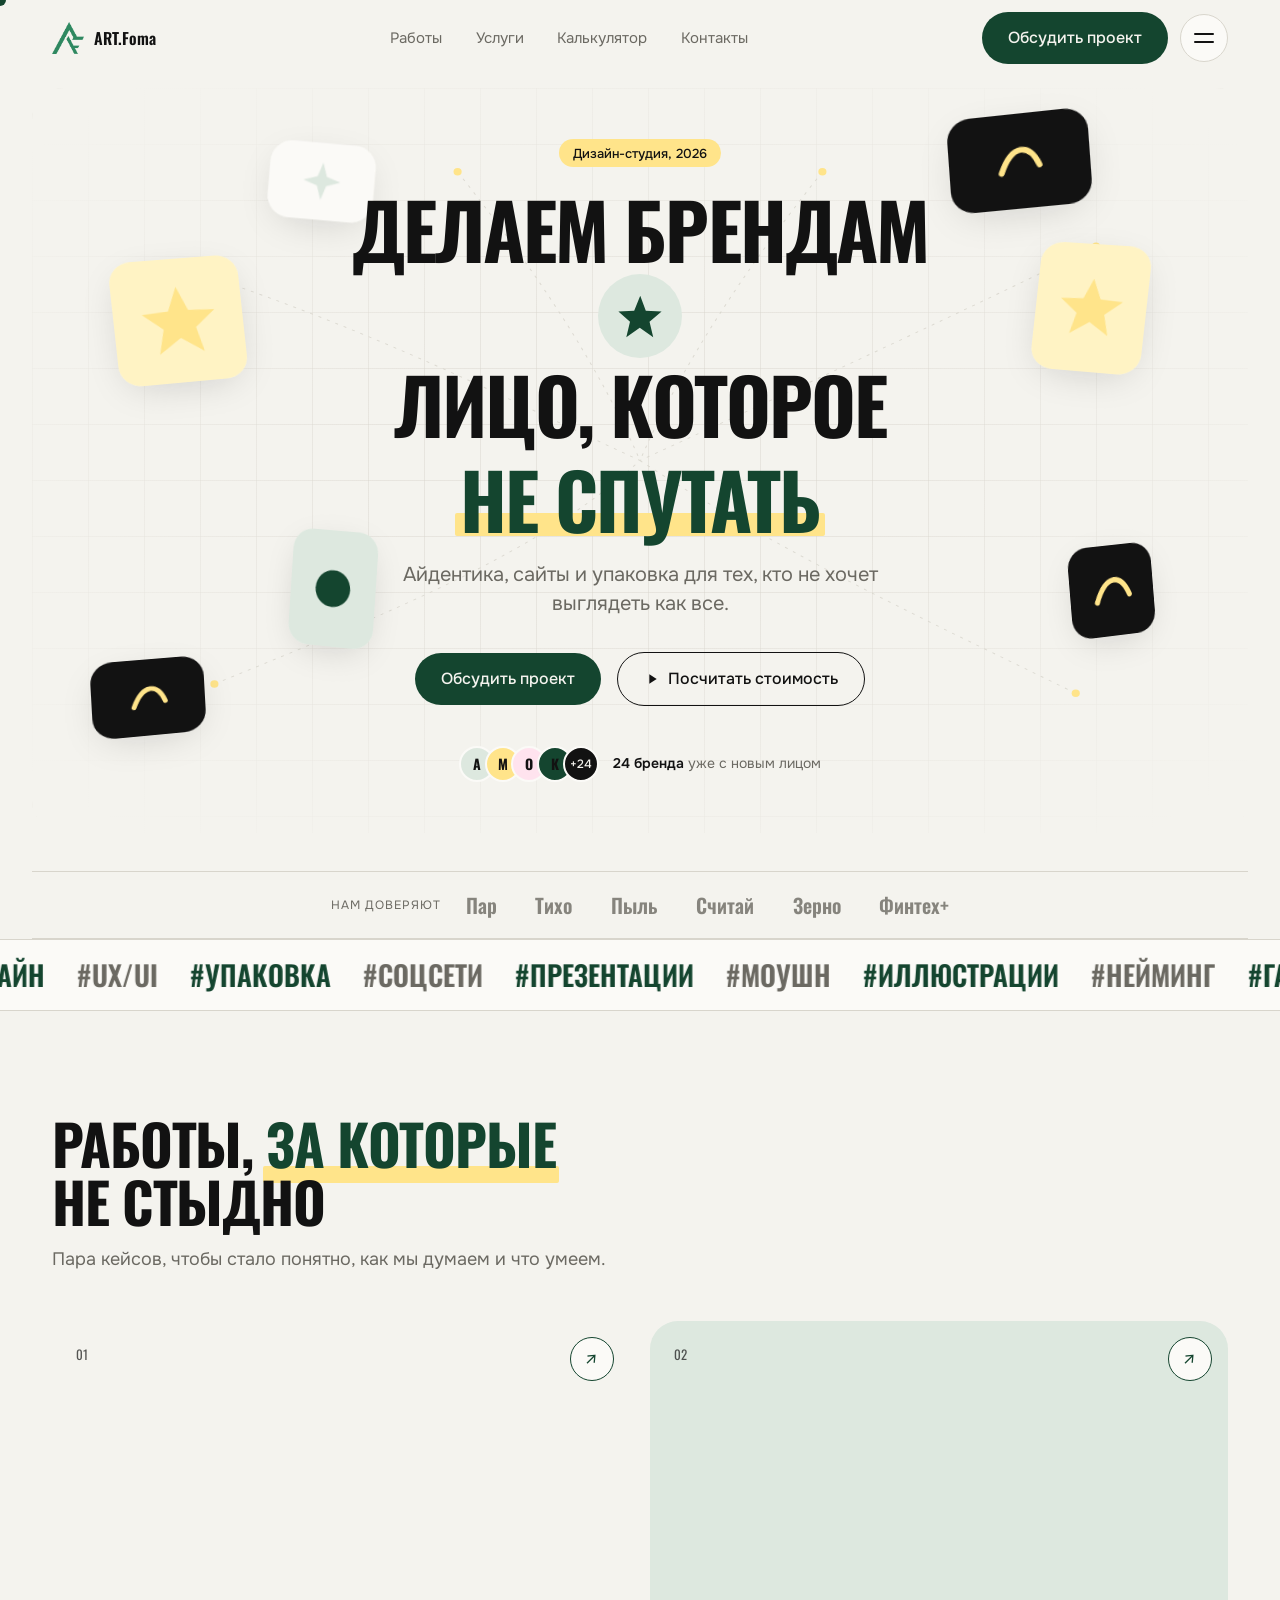
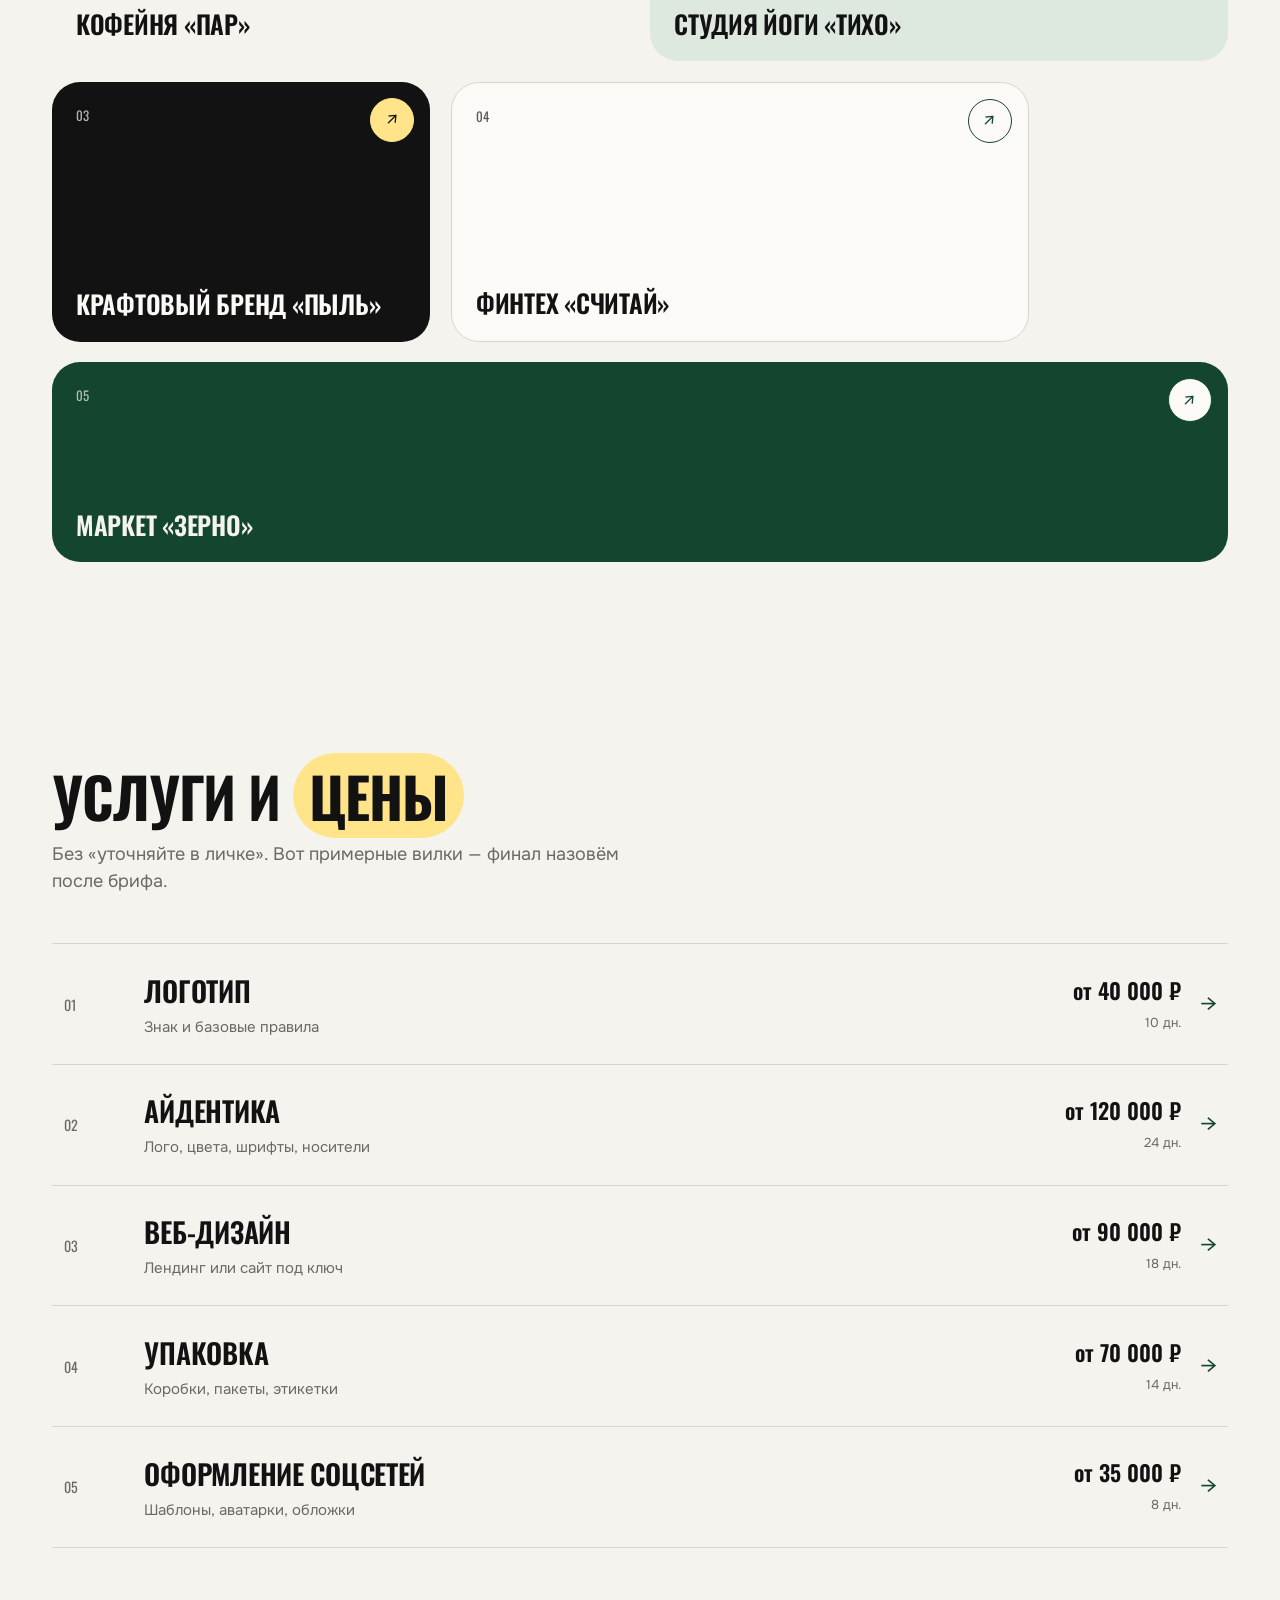
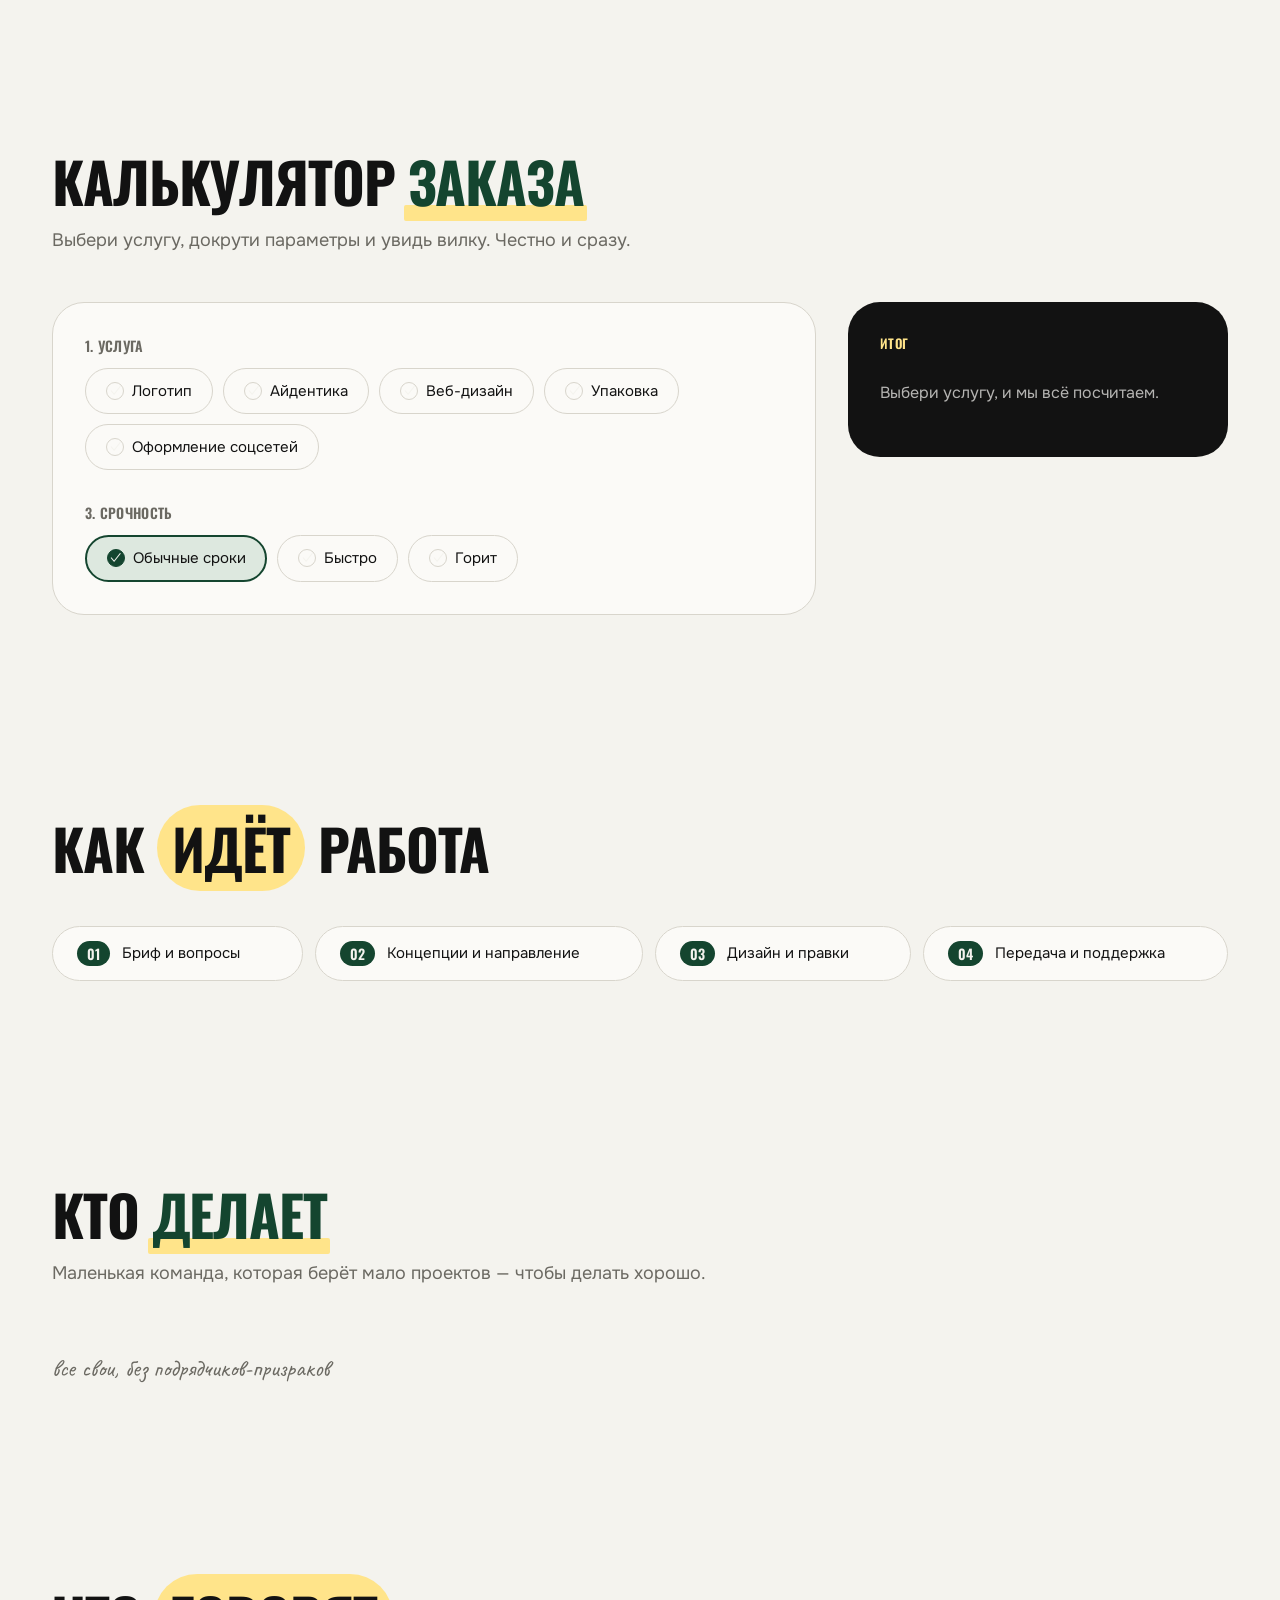
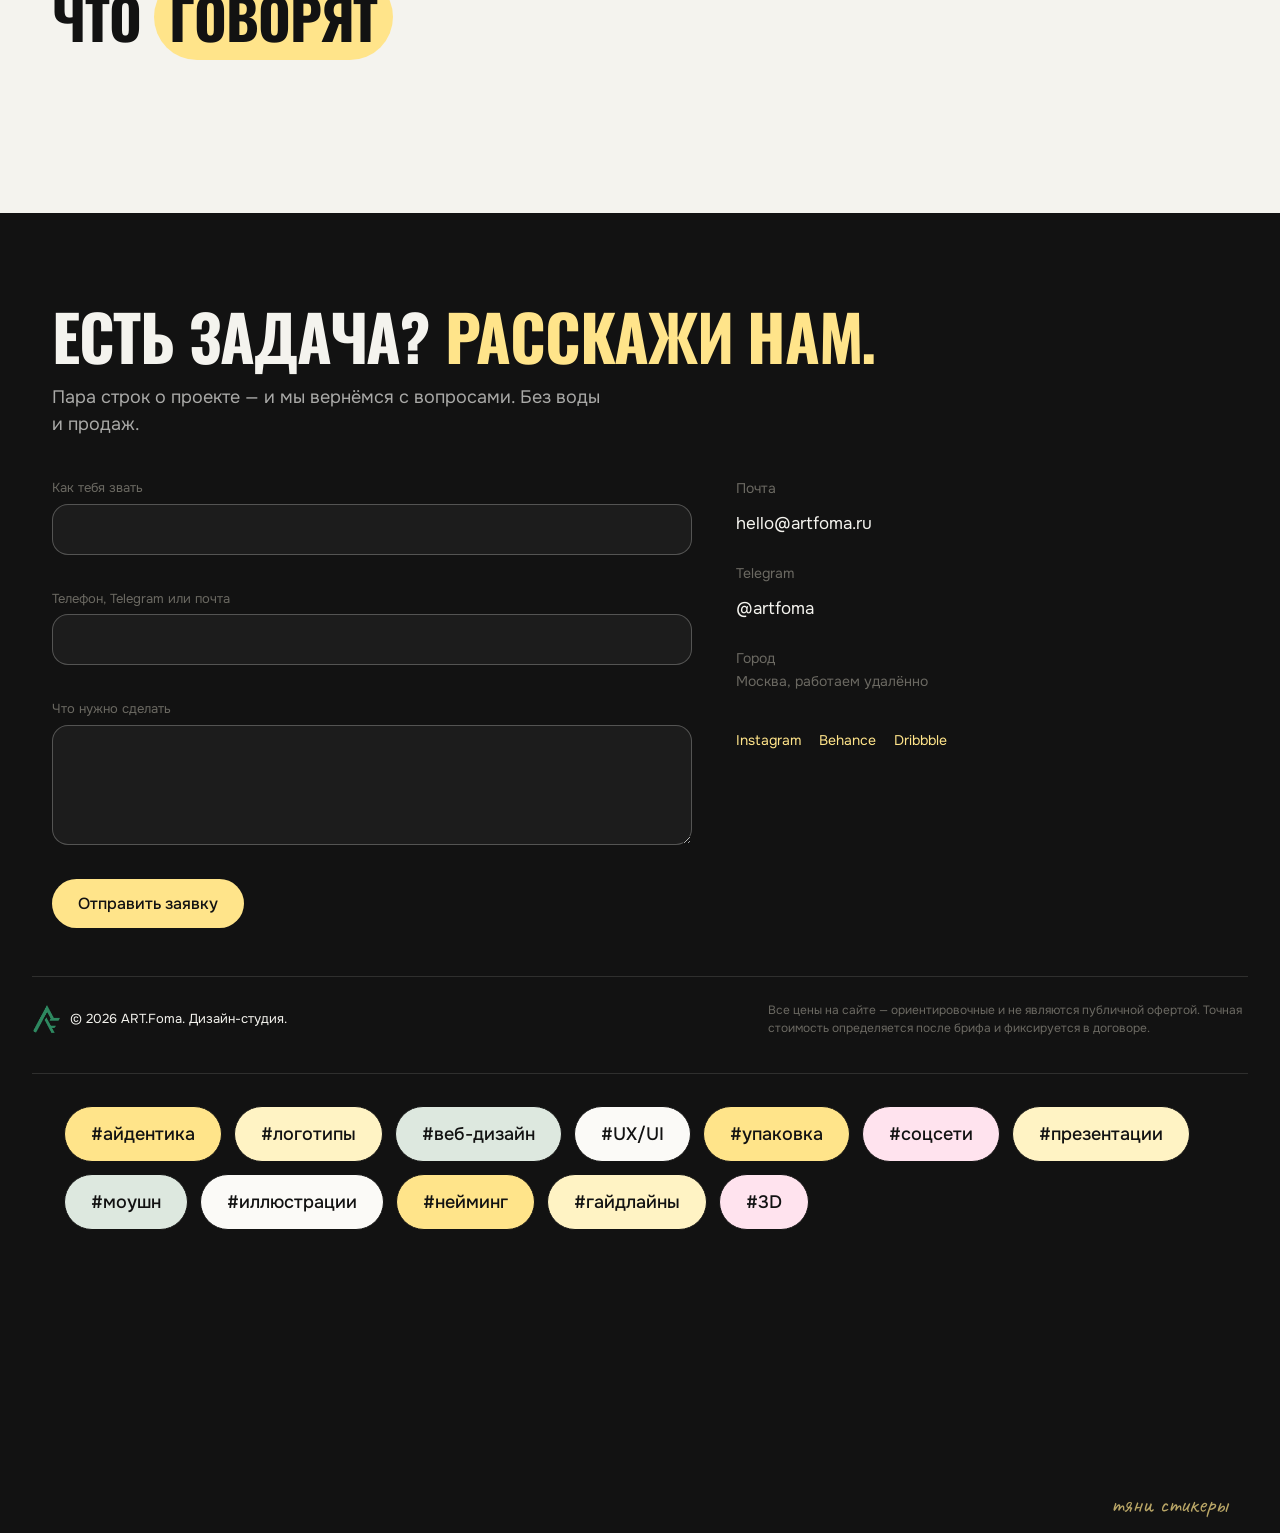
==== commit e6e84749: "Add files via upload" ====
--- a/index.html
+++ b/index.html
@@ -350,4 +350,4 @@
 
   <div class="cursor" id="cursor" aria-hidden="true"><span class="cursor__label" id="cursorLabel"></span></div>
 </body>
-</html>
+</html>
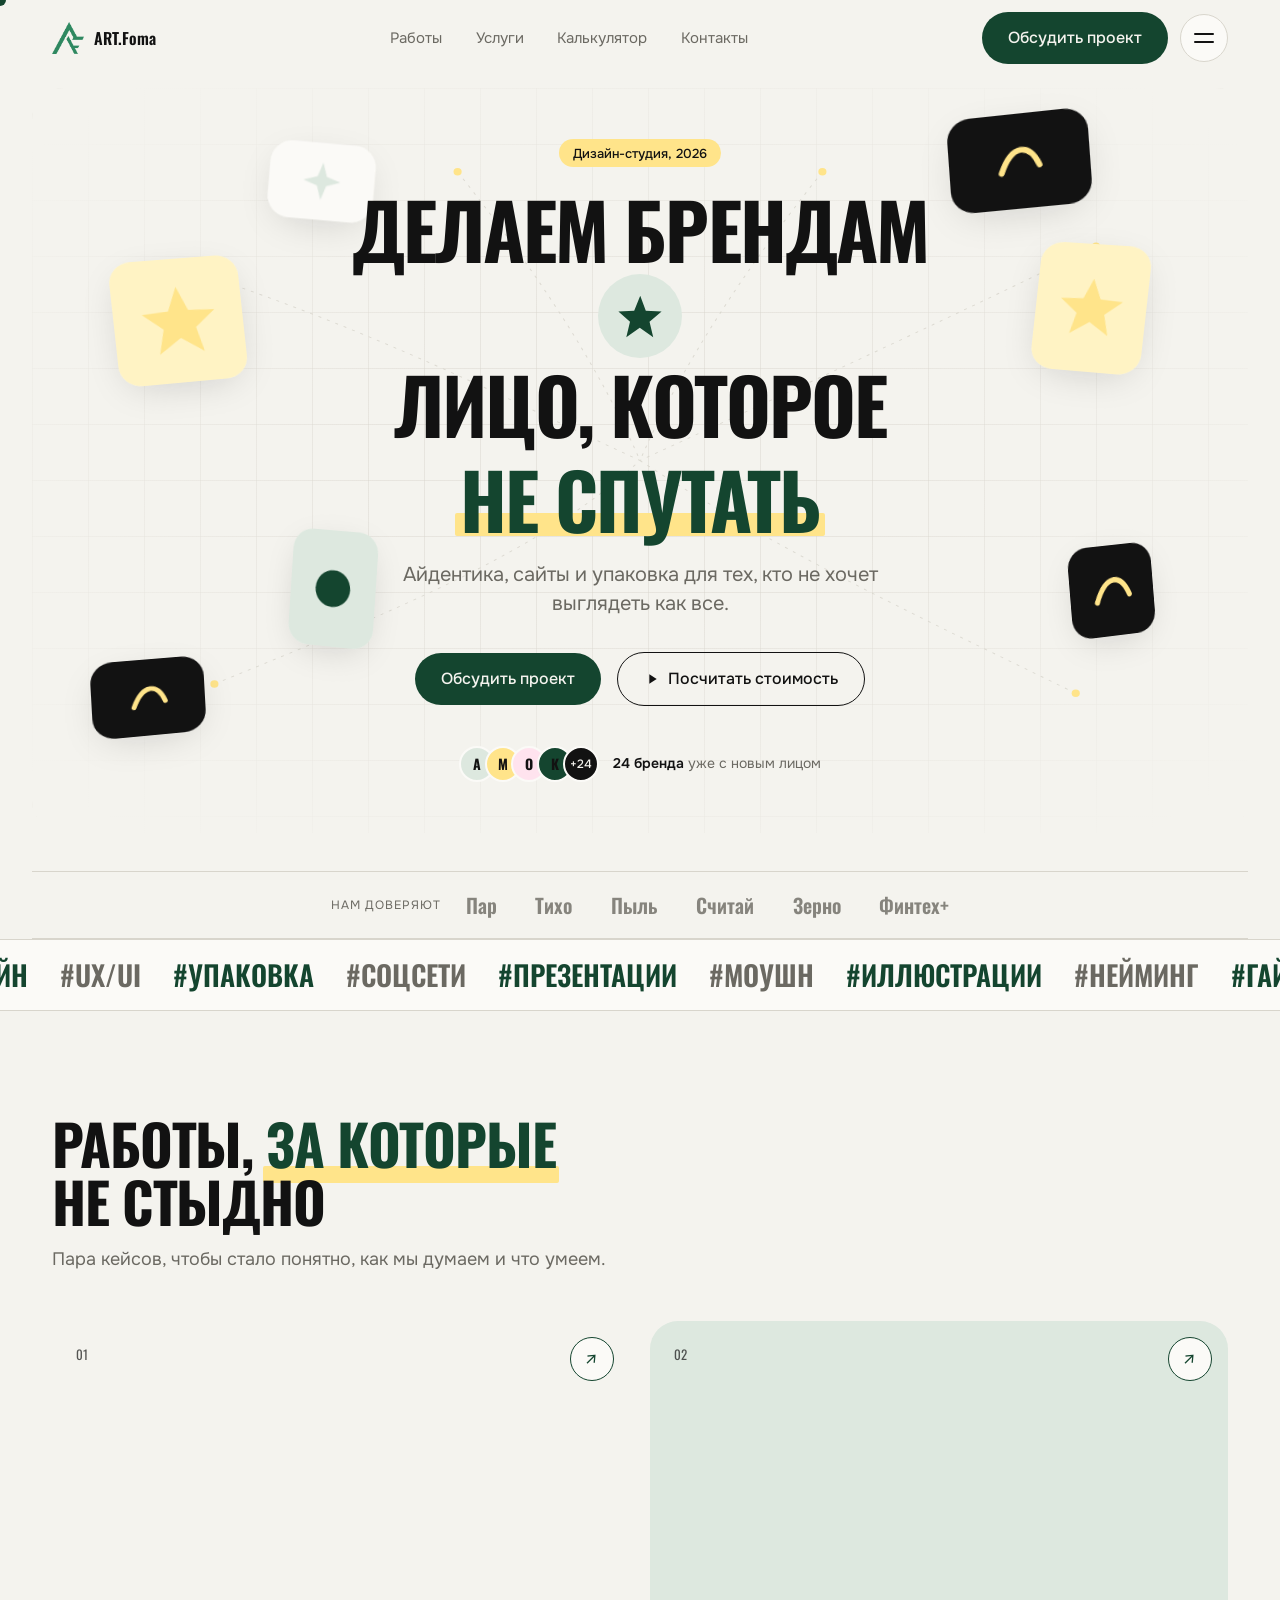
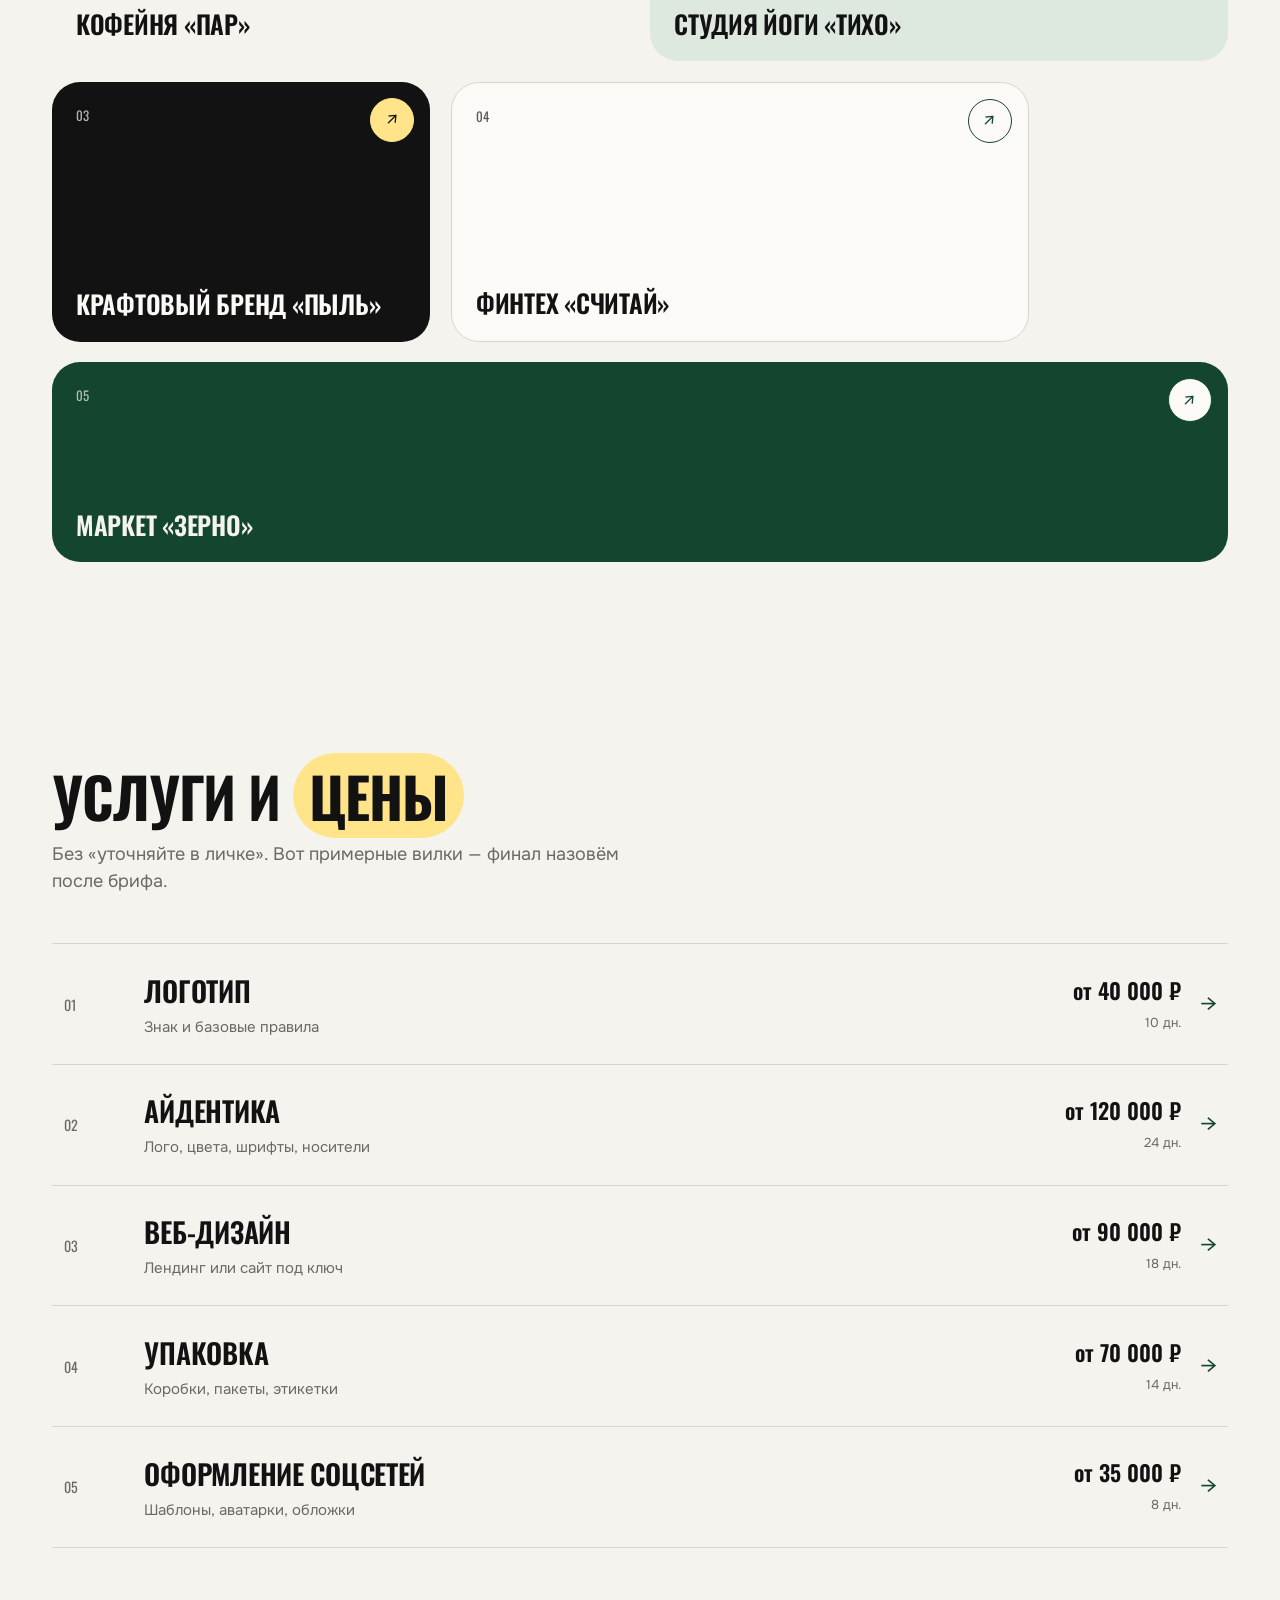
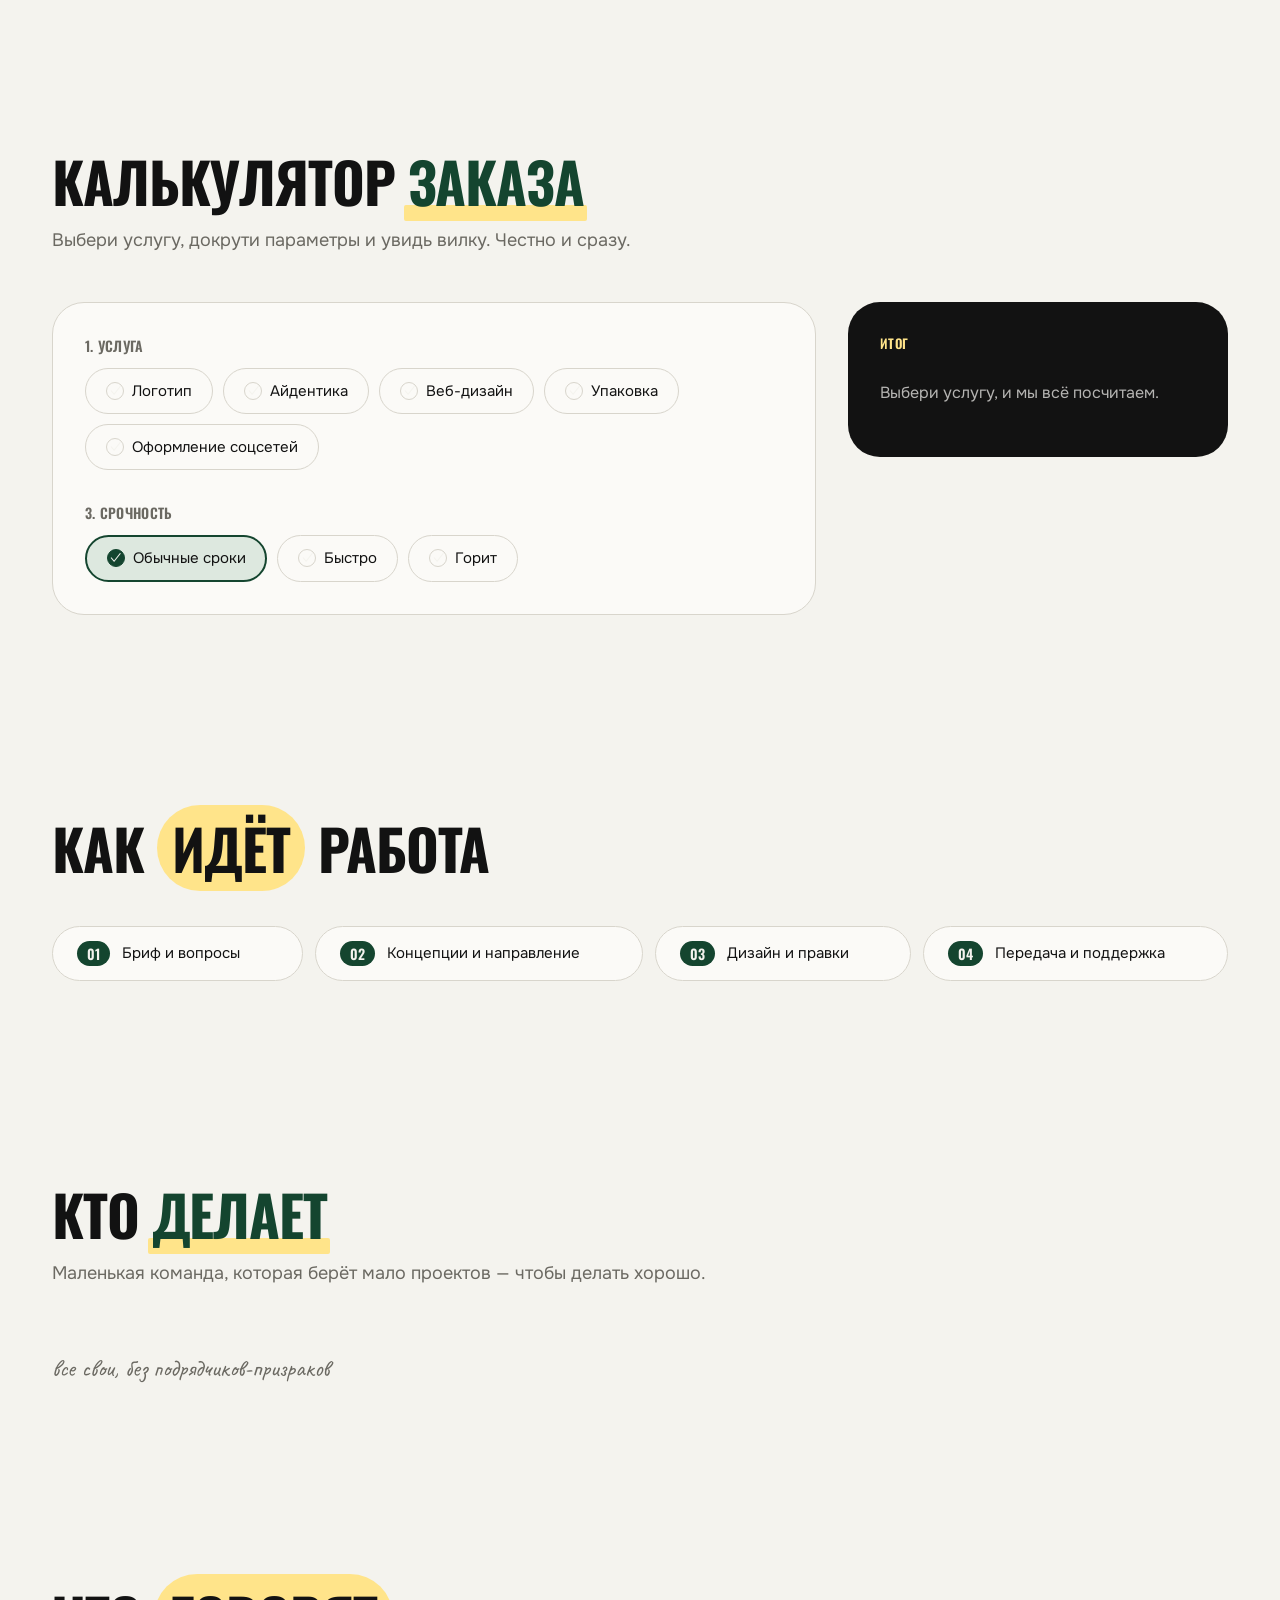
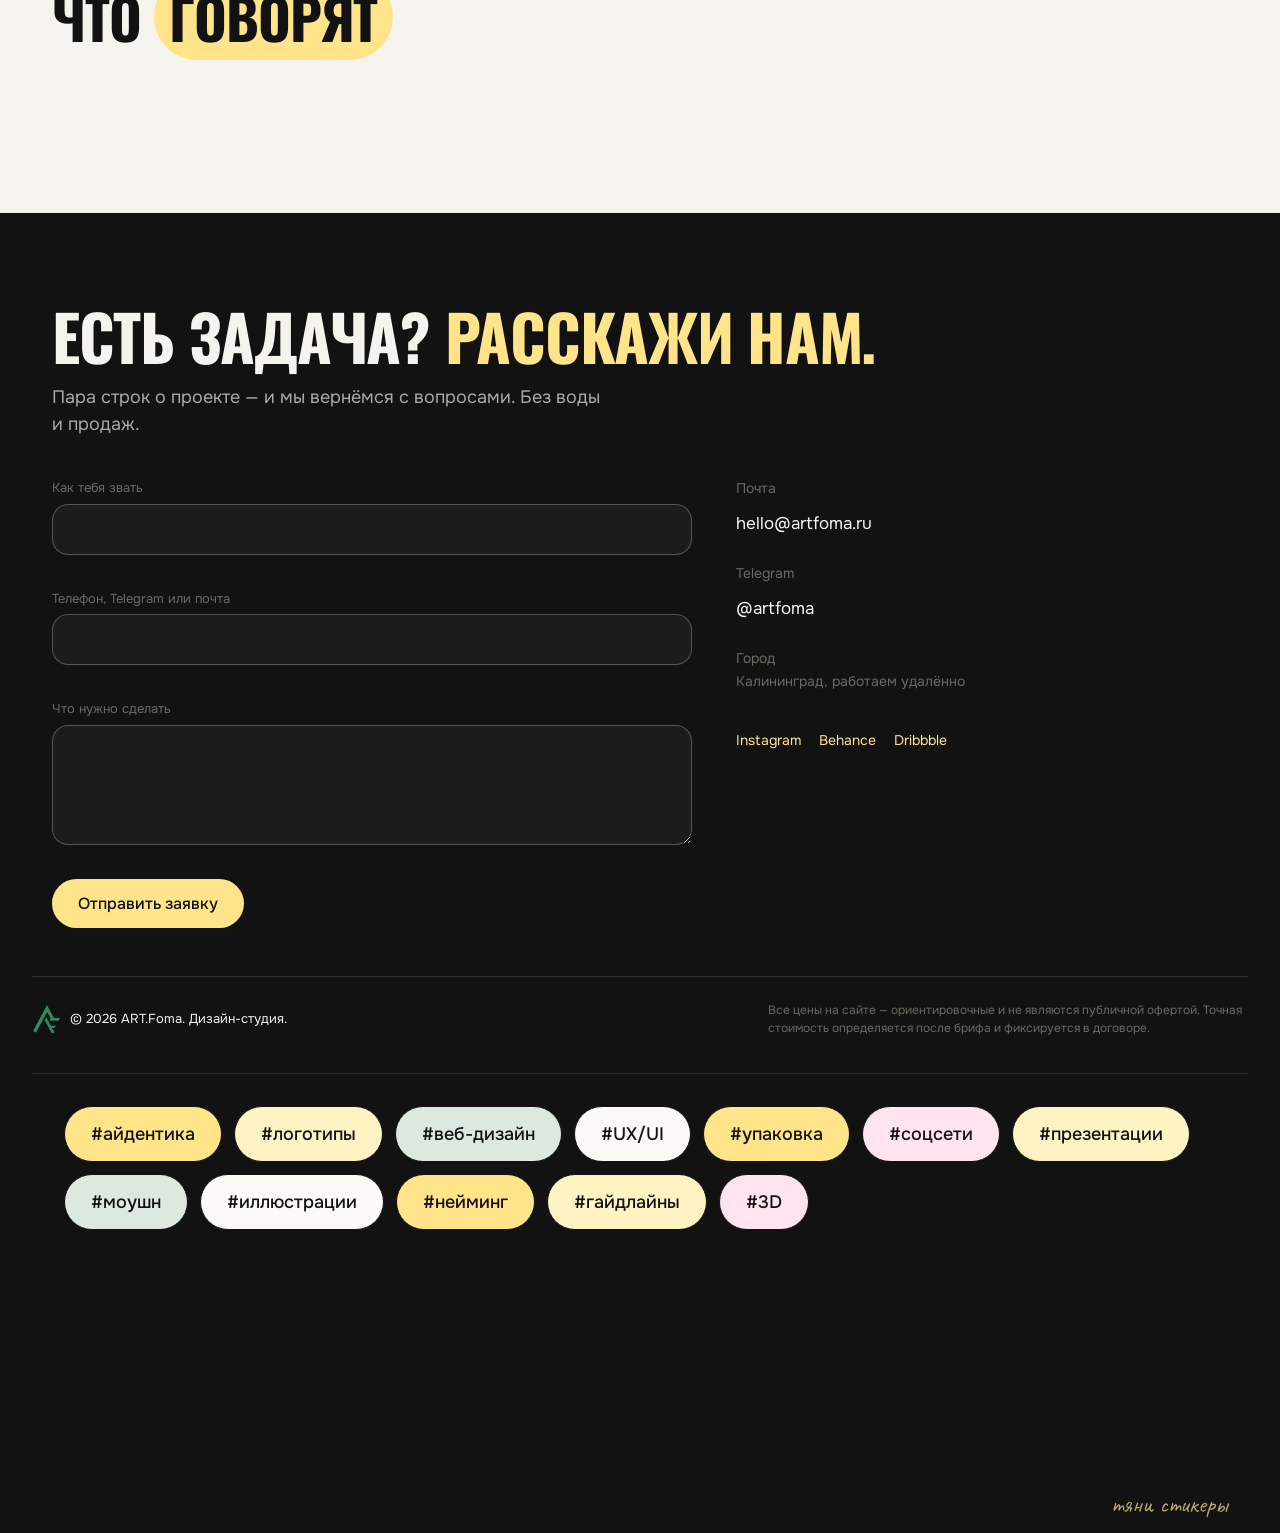
==== commit 2268a62e: "Update index.html" ====
--- a/index.html
+++ b/index.html
@@ -311,7 +311,7 @@
           <div class="contacts__side">
             <div class="contacts__line"><span>Почта</span><a href="mailto:hello@artfoma.ru">hello@artfoma.ru</a></div>
             <div class="contacts__line"><span>Telegram</span><a href="https://t.me/" target="_blank" rel="noopener">@artfoma</a></div>
-            <div class="contacts__line"><span>Город</span><span>Москва, работаем удалённо</span></div>
+            <div class="contacts__line"><span>Город</span><span>Калининград, работаем удалённо</span></div>
             <div class="contacts__socials">
               <a href="https://instagram.com/" target="_blank" rel="noopener">Instagram</a>
               <a href="https://behance.net/" target="_blank" rel="noopener">Behance</a>
@@ -350,4 +350,4 @@
 
   <div class="cursor" id="cursor" aria-hidden="true"><span class="cursor__label" id="cursorLabel"></span></div>
 </body>
-</html>+</html>
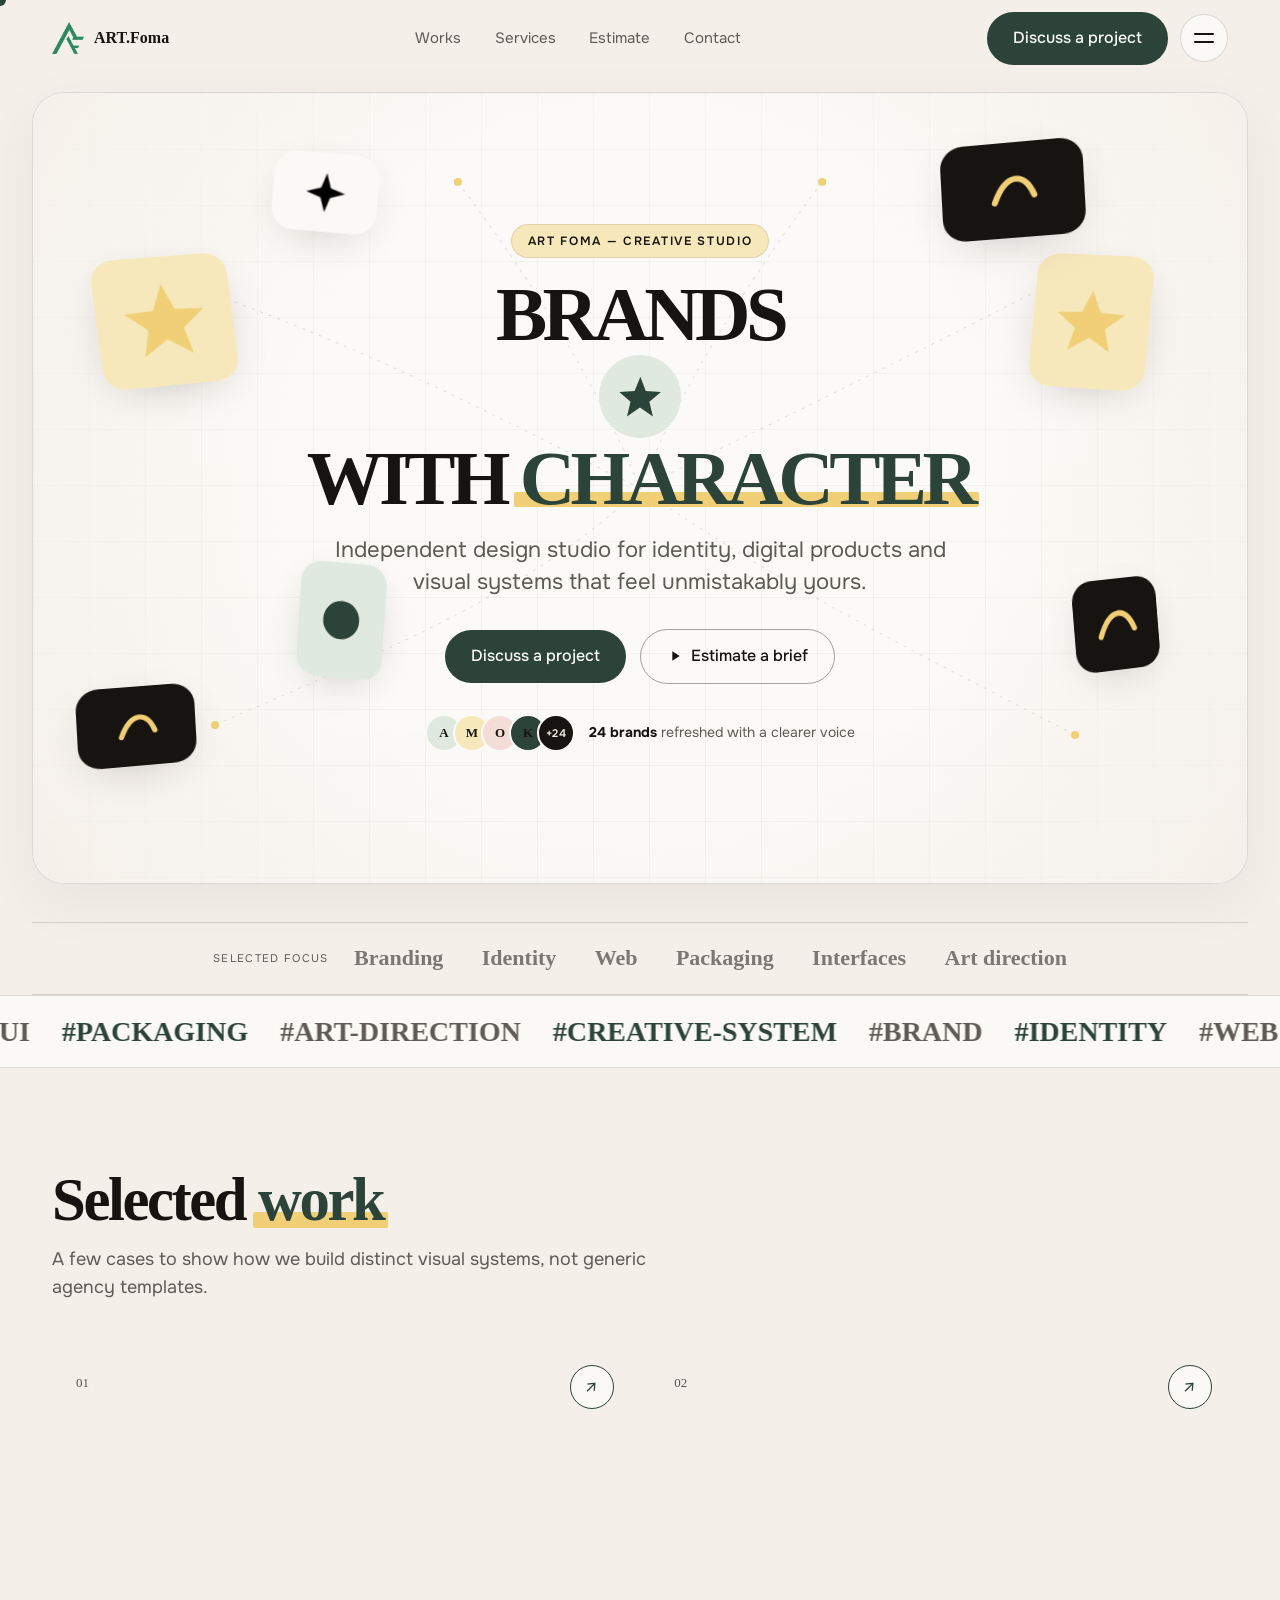
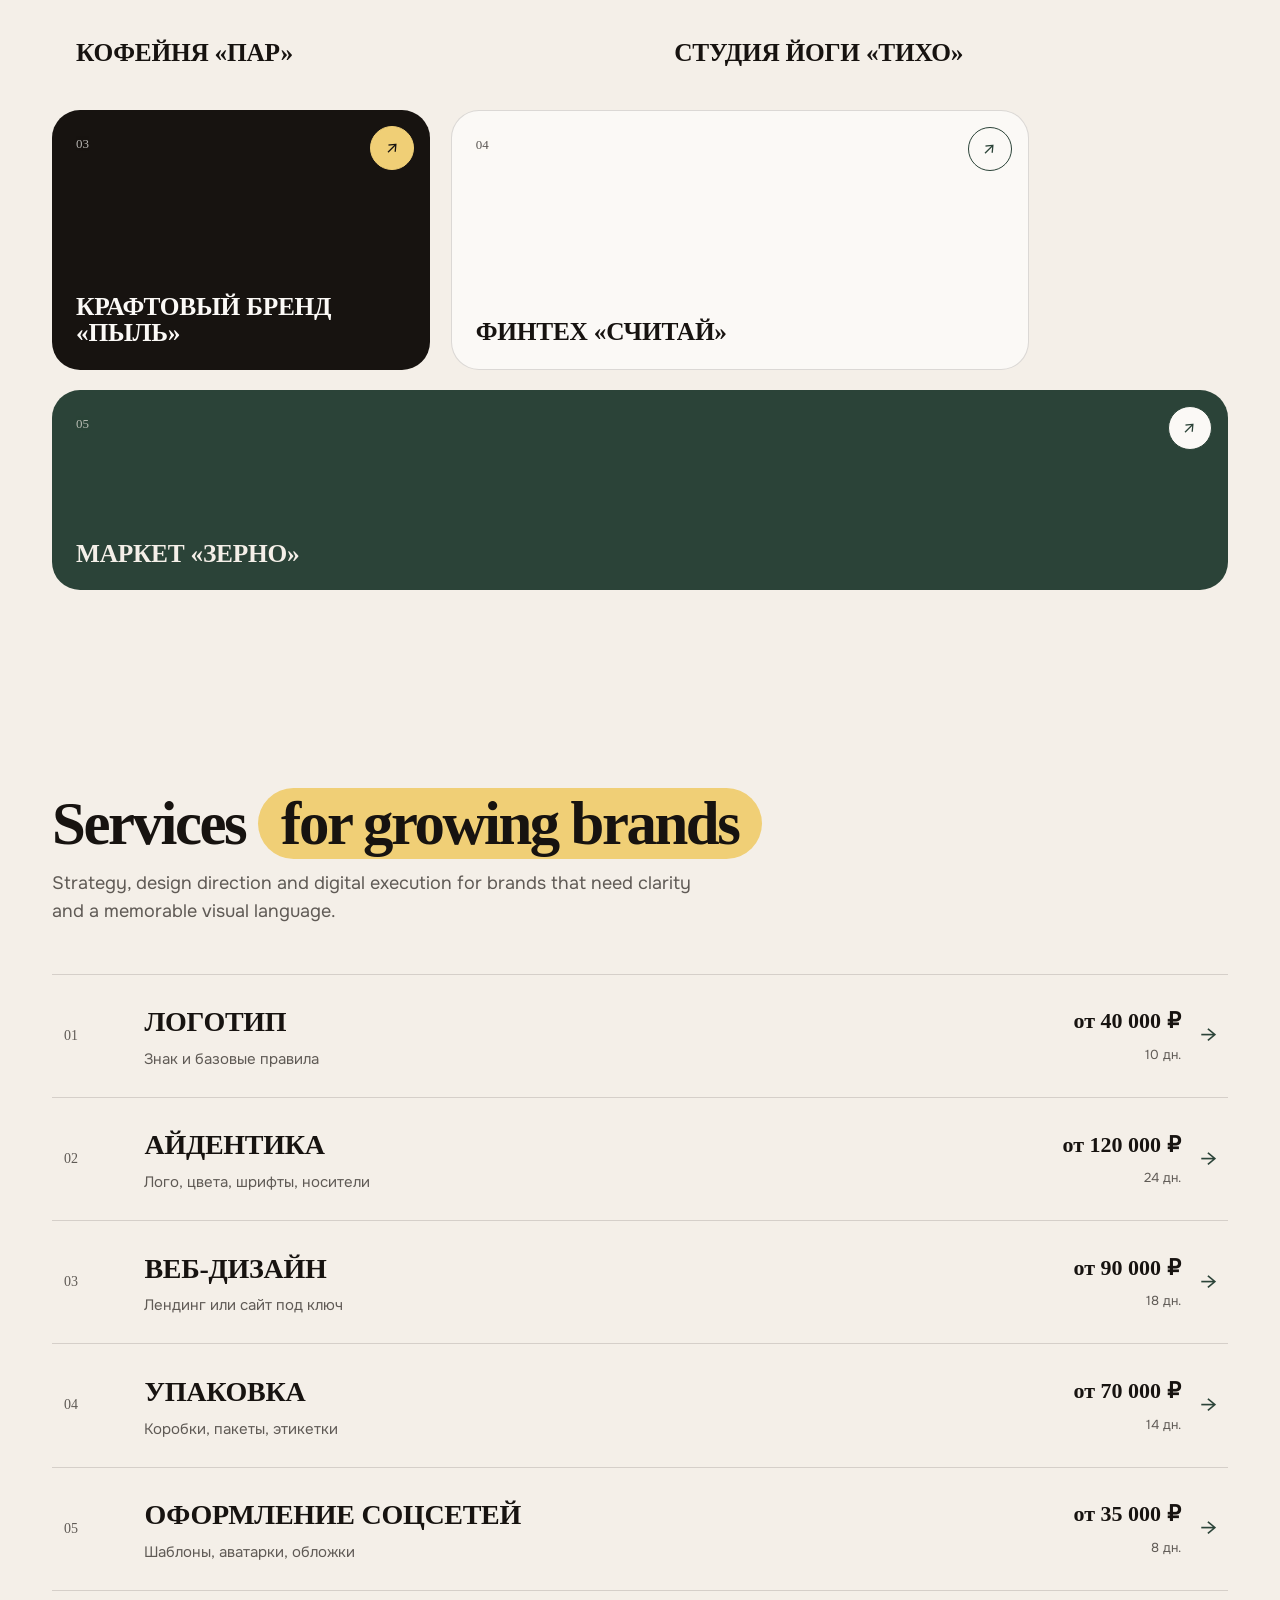
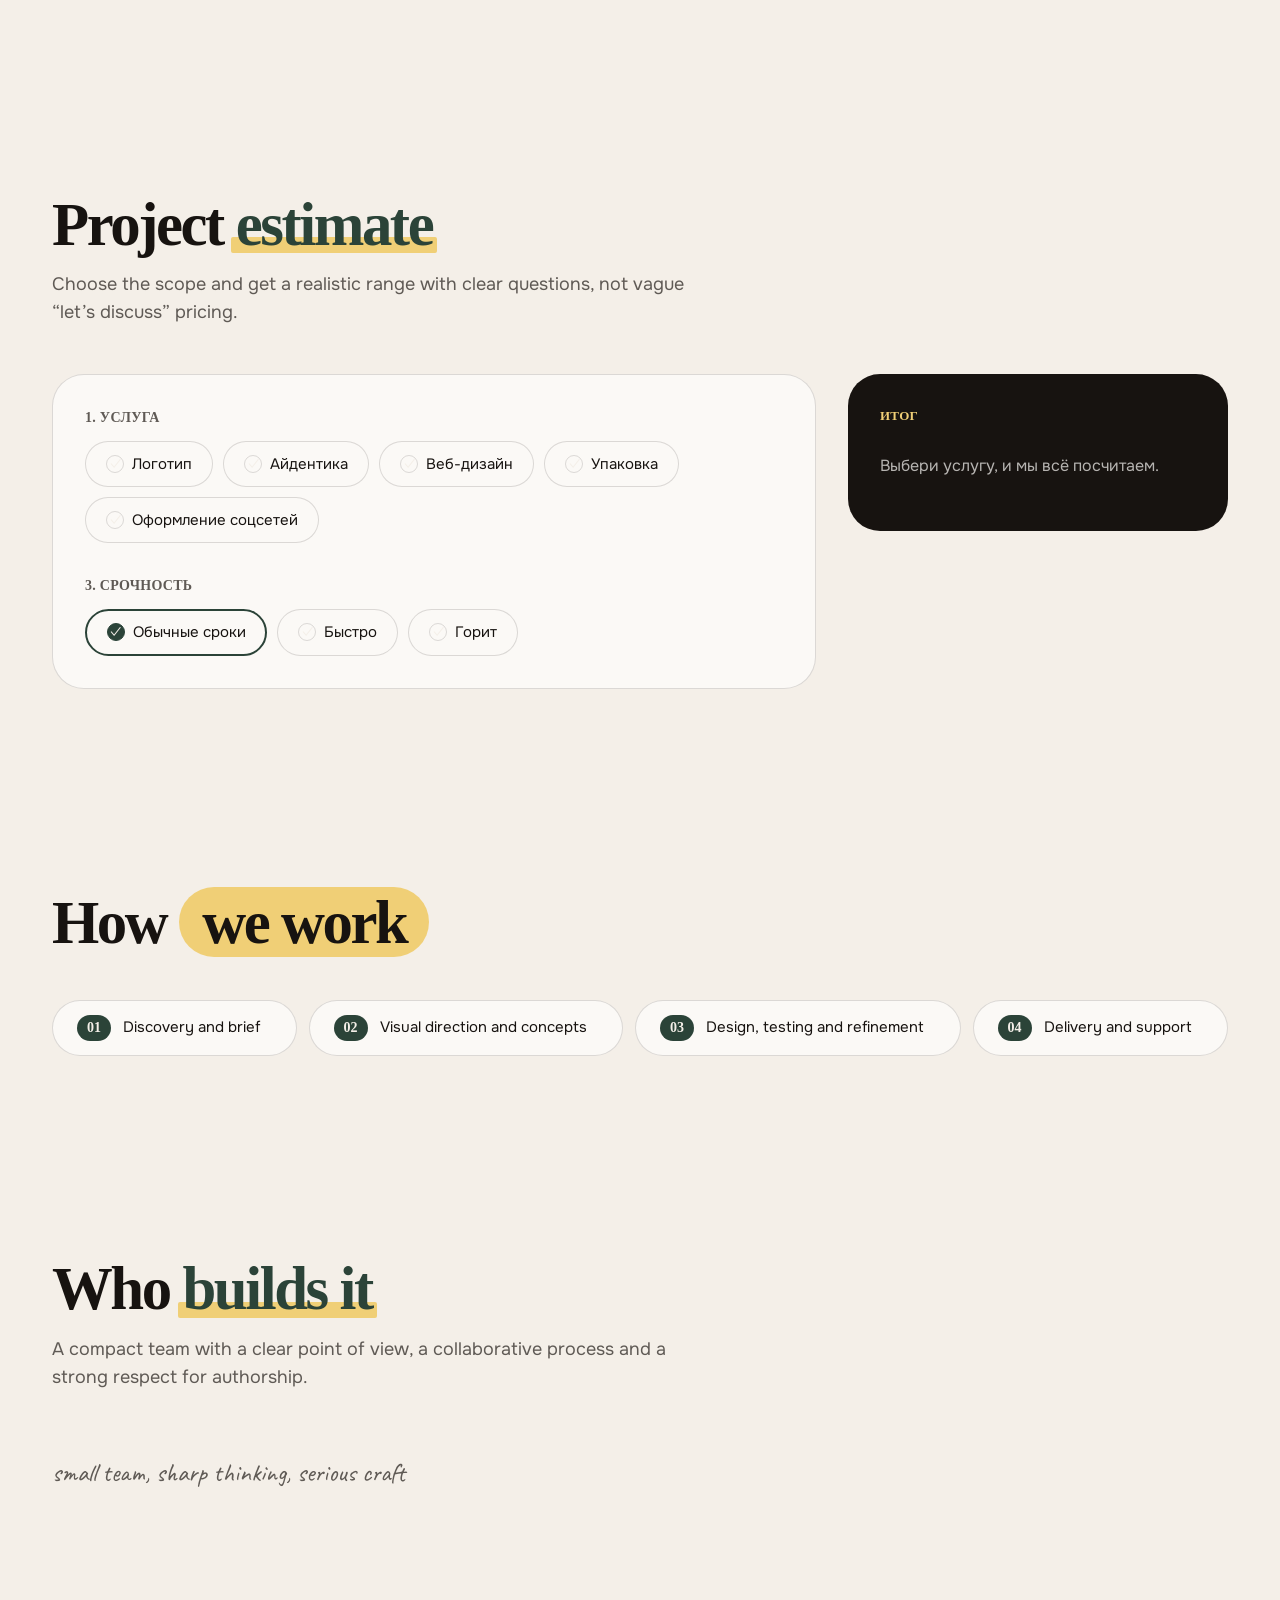
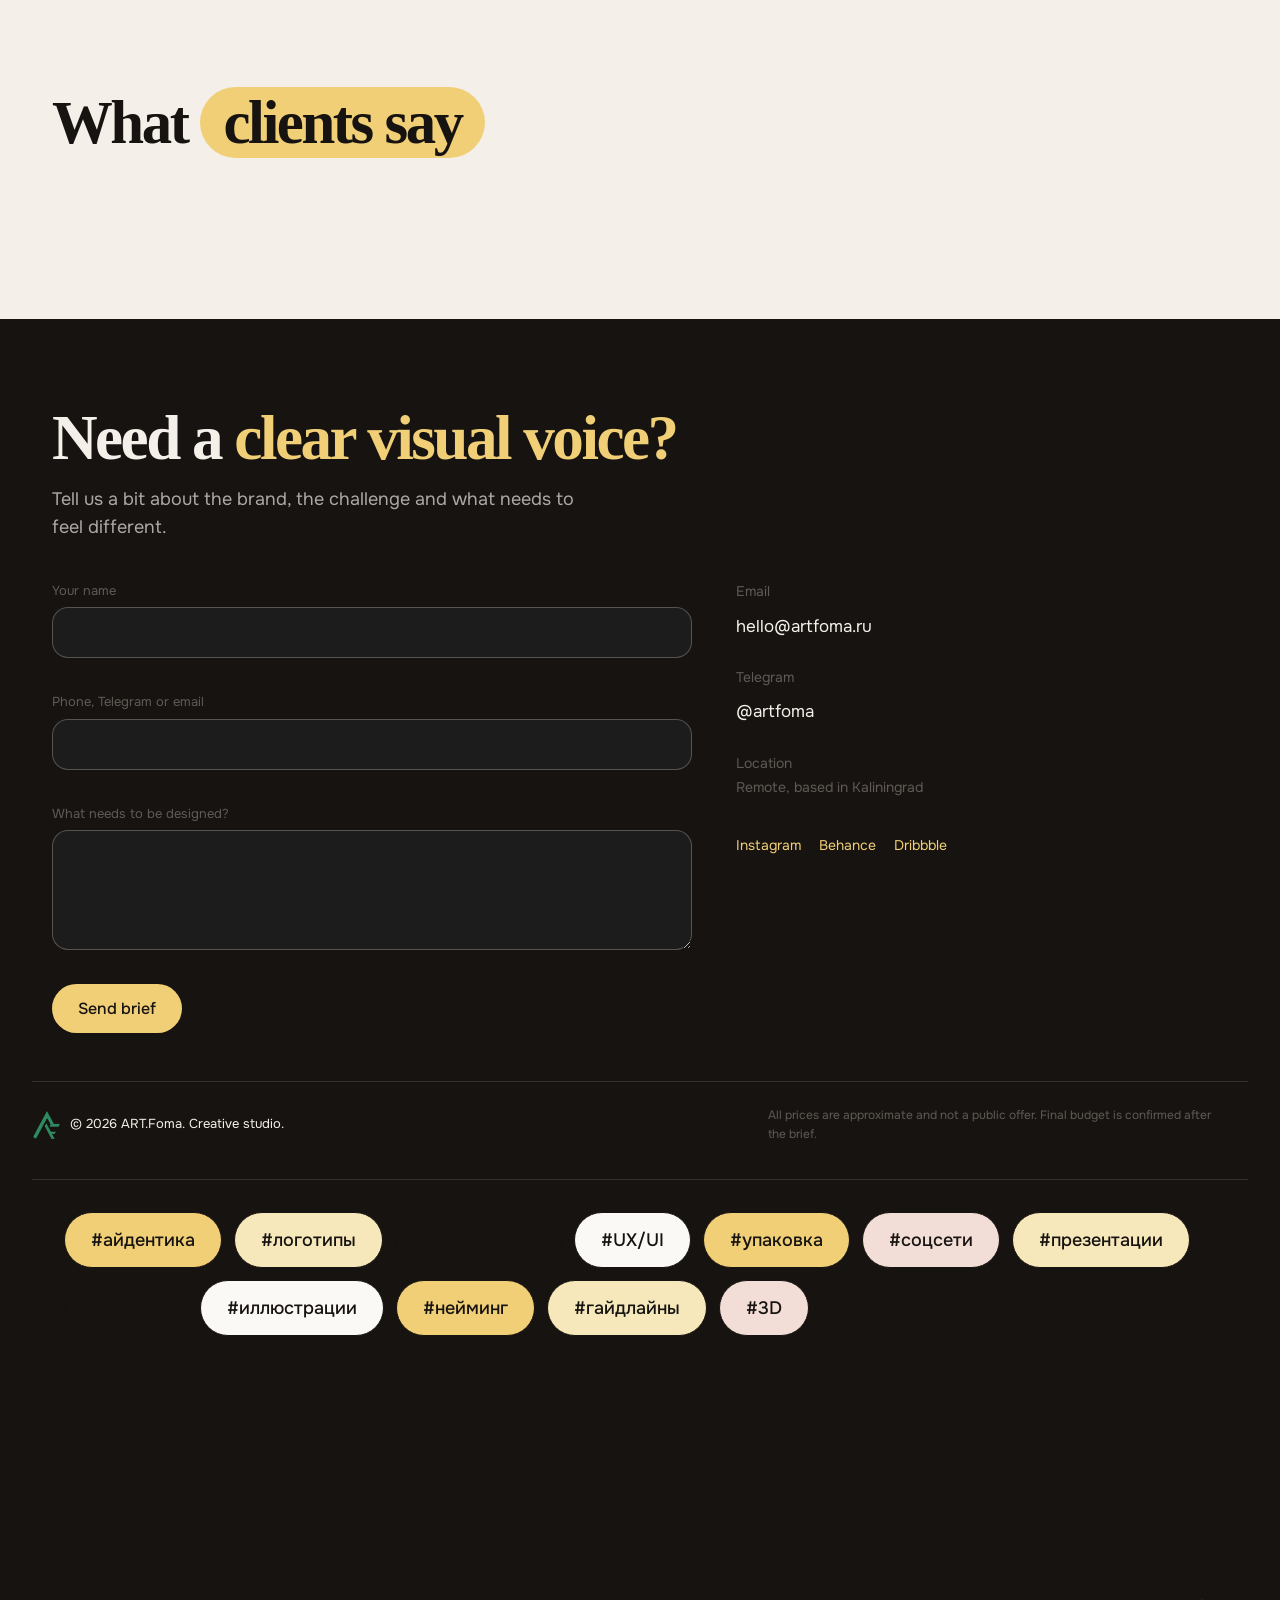
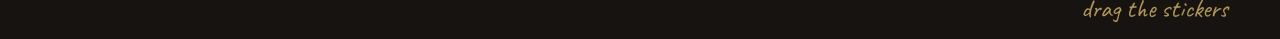
==== commit 05e67cf4: "Editorial landing redesign: warm palette, clearer branding, and updated studio messaging on the rede" ====
--- a/index.html
+++ b/index.html
@@ -1,353 +1,351 @@
-<!DOCTYPE html>
-<html lang="ru">
-<head>
-  <meta charset="UTF-8">
-  <meta name="viewport" content="width=device-width, initial-scale=1.0, viewport-fit=cover">
-  <title>ART.Foma — дизайн-студия: айдентика, логотипы, веб-дизайн</title>
-  <meta name="description" content="ART.Foma — дизайн-студия. Делаем брендам лицо, которое не спутать: айдентика, сайты, упаковка. Считай стоимость онлайн и расскажи, что болит.">
-  
-  <meta property="og:url" content="https://artfoma.ru/">
-  <meta property="og:title" content="ART.Foma — дизайн-студия">
-  <meta property="og:description" content="Айдентика, сайты и упаковка для тех, кто не хочет выглядеть как все.">
-  <meta property="og:type" content="website">
-  <meta property="og:image" content="https://artfoma.ru/icons/logo/og-image.jpg">
-  <meta property="og:locale" content="ru_RU">
-
-  <meta name="msapplication-TileColor" content="#F4F3EE">
-  <meta name="theme-color" content="#F4F3EE">
-
-  <link rel="icon" href="./icons/logo/favicon.ico" sizes="any">
-  <link rel="icon" type="image/svg+xml" href="./icons/logo/favicon.svg">
-  <link rel="icon" type="image/png" sizes="32x32" href="./icons/logo/favicon-32x32.png">
-  <link rel="icon" type="image/png" sizes="16x16" href="./icons/logo/favicon-16x16.png">
-  <link rel="apple-touch-icon" sizes="180x180" href="./icons/logo/apple-touch-icon.png">
-  <link rel="manifest" href="./site.webmanifest">
-  <link rel="mask-icon" href="./icons/logo/safari-pinned-tab.svg" color="#14452F">
-
-  <link rel="preconnect" href="https://fonts.googleapis.com">
-  <link rel="preconnect" href="https://fonts.gstatic.com" crossorigin>
-  <link href="https://fonts.googleapis.com/css2?family=Oswald:wght@500;600;700&family=Onest:wght@400;500&family=Caveat:wght@500;600&display=swap" rel="stylesheet">
-
-  <link rel="stylesheet" href="./css/skeleton.css">
-  <link rel="stylesheet" href="./css/tokens.css">
-  <link rel="stylesheet" href="./css/base.css">
-  <link rel="stylesheet" href="./css/components.css">
-  <link rel="stylesheet" href="./css/sections.css">
-  <link rel="stylesheet" href="./css/hero.css">
-  <link rel="stylesheet" href="./css/states.css">
-
-  <script defer src="./js/vendor/gsap.min.js"></script>
-  <script defer src="./js/vendor/ScrollTrigger.min.js"></script>
-  <script defer src="./js/vendor/lenis.min.js"></script>
-  <script defer src="./js/vendor/matter.min.js"></script>
-
-  <script defer src="./js/data/hero.js"></script>
-  <script defer src="./js/data/pricing.js"></script>
-  <script defer src="./js/data/cases.js"></script>
-  <script defer src="./js/data/reviews.js"></script>
-  <script defer src="./js/data/team.js"></script>
-
-  <script defer src="./js/env.js"></script>
-
-  <script defer src="./js/core/namespace.js"></script>
-  <script defer src="./js/core/bus.js"></script>
-  <script defer src="./js/core/utils.js"></script>
-  <script defer src="./js/core/format.js"></script>
-  <script defer src="./js/core/dom.js"></script>
-  <script defer src="./js/core/motion.js"></script>
-  <script defer src="./js/core/scroll.js"></script>
-  <script defer src="./js/core/state/store.js"></script>
-  <script defer src="./js/core/state/calculator.js"></script>
-
-  <script defer src="./js/utils/skeleton.js"></script>
-  <script defer src="./js/data/validate.js"></script>
-
-  <script defer src="./js/features/header.js"></script>
-  <script defer src="./js/features/menu.js"></script>
-  <script defer src="./js/features/cursor.js"></script>
-  <script defer src="./js/features/reveal.js"></script>
-  <script defer src="./js/features/parallax.js"></script>
-  <script defer src="./js/features/marquee.js"></script>
-  <script defer src="./js/features/hero.js"></script>
-  <script defer src="./js/features/works.js"></script>
-  <script defer src="./js/features/services.js"></script>
-  <script defer src="./js/features/calculator.js"></script>
-  <script defer src="./js/features/form.js"></script>
-  <script defer src="./js/features/sandbox.js"></script>
-
-  <script defer src="./js/main.js"></script>
-</head>
-<body>
-  <a class="skip-link" href="#hero">К содержимому</a>
-
-  <header class="site-header" id="siteHeader" data-theme="light">
-    <div class="header-inner">
-      <a class="brand" href="#hero" aria-label="ART.Foma">
-        <span class="brand__logo">
-          <img src="./icons/logo.png" alt="ART.Foma" width="32" height="32" loading="eager"
-               onerror="this.style.display='none';this.parentNode.textContent='A'">
-        </span>
-        <span class="brand__text">ART.Foma</span>
-      </a>
-      <nav class="header-nav" aria-label="Основная навигация">
-        <a href="#works" class="nav-link" data-nav="works">Работы</a>
-        <a href="#services" class="nav-link" data-nav="services">Услуги</a>
-        <a href="#calculator" class="nav-link" data-nav="calculator">Калькулятор</a>
-        <a href="#contacts" class="nav-link" data-nav="contacts">Контакты</a>
-      </nav>
-      <div class="header-actions">
-        <a href="#contacts" class="btn btn--primary header-cta">Обсудить проект</a>
-        <button class="burger" id="burger" aria-label="Открыть меню" aria-expanded="false" aria-controls="overlayMenu">
-          <span class="burger__line"></span><span class="burger__line"></span>
-        </button>
-      </div>
-    </div>
-  </header>
-
-  <div class="overlay" id="overlayMenu" role="dialog" aria-modal="true" aria-label="Меню сайта" hidden>
-    <div class="overlay__inner">
-      <button class="overlay__close" id="overlayClose" aria-label="Закрыть меню">✕</button>
-      <nav class="overlay-nav" aria-label="Меню">
-        <ul class="overlay-list">
-          <li class="overlay-item overlay-item--left">
-            <a href="#works" class="overlay-link" data-menu-link>
-              <span class="overlay-link__txt">РАБОТЫ</span>
-              <span class="overlay-count" data-cases-count>0</span>
-            </a>
-            <span class="overlay-note">всё, чем гордимся ( здесь может быть твой проект )</span>
-          </li>
-          <li class="overlay-item overlay-item--right">
-            <a href="#services" class="overlay-link" data-menu-link>
-              <span class="overlay-link__txt">УСЛУГИ И ЦЕНЫ</span>
-            </a>
-            <span class="overlay-note">мы тоже кушать хотим, понимаешь?</span>
-          </li>
-          <li class="overlay-item overlay-item--left">
-            <a href="#calculator" class="overlay-link" data-menu-link>
-              <span class="overlay-link__txt">КАЛЬКУЛЯТОР</span>
-            </a>
-            <span class="overlay-note">посчитай сам</span>
-          </li>
-          <li class="overlay-item overlay-item--right">
-            <a href="#contacts" class="overlay-link" data-menu-link>
-              <span class="overlay-link__txt">КОНТАКТЫ</span>
-            </a>
-            <span class="overlay-note">расскажи, что болит</span>
-          </li>
-        </ul>
-      </nav>
-      <div class="overlay-foot">
-        <div class="overlay-socials">
-          <a href="https://t.me/ART_fom3nko" target="_blank" rel="noopener">Telegram</a>
-          <a href="https://instagram.com/" target="_blank" rel="noopener">Instagram</a>
-          <a href="https://behance.net/" target="_blank" rel="noopener">Behance</a>
-        </div>
-        <a href="#contacts" class="btn btn--primary" data-menu-link>Написать</a>
-      </div>
-    </div>
-    <div class="overlay-preview" id="overlayPreview" aria-hidden="true"></div>
-  </div>
-
-  <main>
-    <section id="hero" class="hero" data-theme="light" aria-labelledby="heroTitle">
-      <div class="hero__panel">
-
-        <svg class="hero__links" viewBox="0 0 1200 800" preserveAspectRatio="none" aria-hidden="true">
-          <g stroke="var(--line)" stroke-width="1" fill="none" stroke-dasharray="3 6" opacity=".8">
-            <path d="M140 190 C 340 260, 480 340, 600 400"/>
-            <path d="M1050 170 C 900 250, 760 320, 600 400"/>
-            <path d="M180 640 C 360 560, 500 500, 600 400"/>
-            <path d="M1030 650 C 880 570, 740 500, 600 400"/>
-            <path d="M420 90  C 500 200, 560 300, 600 400"/>
-            <path d="M780 90  C 700 200, 640 300, 600 400"/>
-          </g>
-          <g fill="var(--butter)">
-            <circle cx="140" cy="190" r="4"/>
-            <circle cx="1050" cy="170" r="4"/>
-            <circle cx="180" cy="640" r="4"/>
-            <circle cx="1030" cy="650" r="4"/>
-            <circle cx="420" cy="90"  r="4"/>
-            <circle cx="780" cy="90"  r="4"/>
-          </g>
-        </svg>
-
-        <div class="hero__previews" id="heroPreviews" aria-hidden="false"></div>
-        <div class="hero__content">
-          <span class="hero__tag" data-hero-tag>Дизайн-студия, 2026</span>
-          <h1 class="hero__title" id="heroTitle" data-hero-headline></h1>
-          <p class="hero__subtitle" data-hero-subtitle>
-            Айдентика, сайты и упаковка для тех, кто не хочет выглядеть как все.
-          </p>
-
-          <div class="hero__actions">
-            <a href="#contacts" class="btn btn--primary hero__cta" data-cursor-label="написать" data-hero-cta-primary>Обсудить проект</a>
-            <a href="#calculator" class="btn btn--ghost btn--ghost-dark" data-cursor-label="посчитать" data-hero-cta-secondary>
-              <svg width="16" height="16" viewBox="0 0 24 24" fill="none" aria-hidden="true">
-                <path d="M8 5v14l11-7z" fill="currentColor"/>
-              </svg>
-              Посчитать стоимость
-            </a>
-          </div>
-
-          <div class="hero__proof" aria-label="Нам доверяют">
-            <div class="hero__avatars" aria-hidden="true">
-              <span class="hero__avatar" style="background:var(--pine-mist)">А</span>
-              <span class="hero__avatar" style="background:var(--butter)">М</span>
-              <span class="hero__avatar" style="background:var(--rose-soft)">О</span>
-              <span class="hero__avatar" style="background:var(--pine)">К</span>
-              <span class="hero__avatar hero__avatar--more">+24</span>
-            </div>
-            <p class="hero__proof-text">
-              <strong>24 бренда</strong> уже с новым лицом
-            </p>
-          </div>
-        </div>
-      </div>
-
-      <div class="hero__partners" aria-label="Клиенты и партнёры">
-        <span class="hero__partners-label">Нам доверяют</span>
-        <ul class="hero__partners-list">
-          <li>Пар</li>
-          <li>Тихо</li>
-          <li>Пыль</li>
-          <li>Считай</li>
-          <li>Зерно</li>
-          <li>Финтех+</li>
-        </ul>
-      </div>
-    </section>
-
-    <div class="marquee" aria-hidden="true">
-      <div class="marquee__track" id="marqueeTrack">
-        <span>#айдентика</span><span>#логотипы</span><span>#веб-дизайн</span><span>#UX/UI</span><span>#упаковка</span><span>#соцсети</span><span>#презентации</span><span>#моушн</span><span>#иллюстрации</span><span>#нейминг</span><span>#гайдлайны</span><span>#3D</span>
-      </div>
-    </div>
-
-    <section id="works" class="works" data-theme="light">
-      <div class="section-head">
-        <h2 class="section-title">РАБОТЫ, <span class="hl-marker">ЗА КОТОРЫЕ</span> НЕ СТЫДНО</h2>
-        <p class="section-sub">Пара кейсов, чтобы стало понятно, как мы думаем и что умеем.</p>
-      </div>
-      <div class="works-grid" id="worksGrid"></div>
-    </section>
-
-    <section id="services" class="services" data-theme="light">
-      <div class="section-head">
-        <h2 class="section-title">УСЛУГИ И <span class="hl-pill">ЦЕНЫ</span></h2>
-        <p class="section-sub">Без «уточняйте в личке». Вот примерные вилки — финал назовём после брифа.</p>
-      </div>
-      <ul class="services-list" id="servicesList"></ul>
-    </section>
-
-    <section id="calculator" class="calculator" data-theme="light">
-      <div class="section-head">
-        <h2 class="section-title">КАЛЬКУЛЯТОР <span class="hl-marker">ЗАКАЗА</span></h2>
-        <p class="section-sub">Выбери услугу, докрути параметры и увидь вилку. Честно и сразу.</p>
-      </div>
-      <div class="calc-layout">
-        <div class="calc-steps" id="calcSteps"></div>
-        <aside class="calc-summary" id="calcSummary" data-theme="dark" aria-live="polite"></aside>
-      </div>
-    </section>
-
-    <section id="process" class="process" data-theme="light">
-      <div class="section-head">
-        <h2 class="section-title">КАК <span class="hl-pill">ИДЁТ</span> РАБОТА</h2>
-      </div>
-      <ol class="process-track">
-        <li class="process-step"><span class="process-num">01</span><span>Бриф и вопросы</span></li>
-        <li class="process-step"><span class="process-num">02</span><span>Концепции и направление</span></li>
-        <li class="process-step"><span class="process-num">03</span><span>Дизайн и правки</span></li>
-        <li class="process-step"><span class="process-num">04</span><span>Передача и поддержка</span></li>
-      </ol>
-    </section>
-
-    <section id="team" class="team" data-theme="light">
-      <div class="section-head">
-        <h2 class="section-title">КТО <span class="hl-marker">ДЕЛАЕТ</span></h2>
-        <p class="section-sub">Маленькая команда, которая берёт мало проектов — чтобы делать хорошо.</p>
-      </div>
-      <div class="team-grid" id="teamGrid"></div>
-      <span class="team-note handwritten">все свои, без подрядчиков-призраков</span>
-    </section>
-
-    <section id="reviews" class="reviews" data-theme="light">
-      <div class="section-head">
-        <h2 class="section-title">ЧТО <span class="hl-pill">ГОВОРЯТ</span></h2>
-      </div>
-      <div class="reviews-track" id="reviewsTrack" role="list" aria-label="Отзывы клиентов" tabindex="0"></div>
-    </section>
-
-    <div class="dark-block" data-theme="dark">
-      <section id="contacts" class="contacts">
-        <div class="contacts__head">
-          <h2 class="contacts__title">ЕСТЬ ЗАДАЧА? <span class="hl-butter">РАССКАЖИ НАМ.</span></h2>
-          <p class="contacts__sub">Пара строк о проекте — и мы вернёмся с вопросами. Без воды и продаж.</p>
-        </div>
-        <div class="contacts__grid">
-          <form class="lead-form" id="leadForm" novalidate>
-            <div class="field">
-              <label for="lf-name">Как тебя звать</label>
-              <input id="lf-name" name="name" type="text" autocomplete="name" required>
-              <span class="field-error" data-error-for="name"></span>
-            </div>
-            <div class="field">
-              <label for="lf-contact">Телефон, Telegram или почта</label>
-              <input id="lf-contact" name="contact" type="text" autocomplete="email" required>
-              <span class="field-error" data-error-for="contact"></span>
-            </div>
-            <div class="field">
-              <label for="lf-message">Что нужно сделать</label>
-              <textarea id="lf-message" name="message" rows="4" required></textarea>
-              <span class="field-error" data-error-for="message"></span>
-            </div>
-            <input type="hidden" name="calc" id="lf-calc">
-            <input type="text" name="company_website" id="lf-hp" class="hp" tabindex="-1" autocomplete="off" aria-hidden="true">
-            <div class="form-actions">
-              <button type="submit" class="btn btn--primary" id="leadSubmit">Отправить заявку</button>
-              <span class="form-status" id="formStatus" role="status"></span>
-            </div>
-          </form>
-          <div class="contacts__side">
-            <div class="contacts__line"><span>Почта</span><a href="mailto:hello@artfoma.ru">hello@artfoma.ru</a></div>
-            <div class="contacts__line"><span>Telegram</span><a href="https://t.me/" target="_blank" rel="noopener">@artfoma</a></div>
-            <div class="contacts__line"><span>Город</span><span>Калининград, работаем удалённо</span></div>
-            <div class="contacts__socials">
-              <a href="https://instagram.com/" target="_blank" rel="noopener">Instagram</a>
-              <a href="https://behance.net/" target="_blank" rel="noopener">Behance</a>
-              <a href="https://dribbble.com/" target="_blank" rel="noopener">Dribbble</a>
-            </div>
-          </div>
-        </div>
-      </section>
-
-      <footer class="site-footer">
-        <div class="footer-inner">
-          <div class="footer-left">
-            <img src="./icons/logo.png" alt="ART.Foma" width="28" height="28"
-                 onerror="this.style.display='none'">
-            <span>© 2026 ART.Foma. Дизайн-студия.</span>
-          </div>
-          <p class="footer-legal">Все цены на сайте — ориентировочные и не являются публичной офертой. Точная стоимость определяется после брифа и фиксируется в договоре.</p>
-        </div>
-
-        <div class="sandbox" id="sandbox" role="group" aria-label="Чем мы занимаемся">
-          <div class="sandbox__fallback" id="sandboxFallback" hidden></div>
-          <div class="sandbox__hint handwritten" id="sandboxHint">тяни стикеры</div>
-          <div class="sandbox__scroll-rail" aria-hidden="true"></div>
-          <button class="btn btn--primary" id="sandboxGravity" aria-pressed="false"
-                  style="position:absolute;right:calc(16px + var(--safe-r));top:16px;z-index:20;display:none;min-height:44px;background:var(--butter);color:var(--ink)">
-            Наклоняй телефон
-          </button>
-          <button class="btn btn--primary" id="sandboxShake" type="button"
-                  style="position:absolute;right:calc(16px + var(--safe-r));top:16px;z-index:20;display:none;min-height:44px">
-            Встряхнуть
-          </button>
-        </div>
-      </footer>
-    </div>
-  </main>
-
-  <div class="cursor" id="cursor" aria-hidden="true"><span class="cursor__label" id="cursorLabel"></span></div>
-</body>
-</html>
+<!DOCTYPE html>
+<html lang="ru">
+<head>
+  <meta charset="UTF-8">
+  <meta name="viewport" content="width=device-width, initial-scale=1.0, viewport-fit=cover">
+  <title>ART Foma — branding, identity and digital design</title>
+  <meta name="description" content="ART Foma — independent creative studio for branding, identity systems, web design and visual experiments.">
+
+  <meta property="og:url" content="https://artfoma.ru/">
+  <meta property="og:title" content="ART Foma — creative studio">
+  <meta property="og:description" content="Independent design studio for identity, digital products and visual systems with character.">
+  <meta property="og:type" content="website">
+  <meta property="og:image" content="https://artfoma.ru/icons/logo/og-image.jpg">
+  <meta property="og:locale" content="ru_RU">
+
+  <meta name="msapplication-TileColor" content="#F4EFE8">
+  <meta name="theme-color" content="#F4EFE8">
+
+  <link rel="icon" href="./icons/logo/favicon.ico" sizes="any">
+  <link rel="icon" type="image/svg+xml" href="./icons/logo/favicon.svg">
+  <link rel="icon" type="image/png" sizes="32x32" href="./icons/logo/favicon-32x32.png">
+  <link rel="icon" type="image/png" sizes="16x16" href="./icons/logo/favicon-16x16.png">
+  <link rel="apple-touch-icon" sizes="180x180" href="./icons/logo/apple-touch-icon.png">
+  <link rel="manifest" href="./site.webmanifest">
+  <link rel="mask-icon" href="./icons/logo/safari-pinned-tab.svg" color="#2b4338">
+
+  <link rel="preconnect" href="https://fonts.googleapis.com">
+  <link rel="preconnect" href="https://fonts.gstatic.com" crossorigin>
+  <link href="https://fonts.googleapis.com/css2?family=Oswald:wght@500;600;700&family=Onest:wght@400;500;600;700&family=Caveat:wght@500;600&display=swap" rel="stylesheet">
+
+  <link rel="stylesheet" href="./css/skeleton.css">
+  <link rel="stylesheet" href="./css/tokens.css">
+  <link rel="stylesheet" href="./css/base.css">
+  <link rel="stylesheet" href="./css/components.css">
+  <link rel="stylesheet" href="./css/sections.css">
+  <link rel="stylesheet" href="./css/hero.css">
+  <link rel="stylesheet" href="./css/states.css">
+
+  <script defer src="./js/vendor/gsap.min.js"></script>
+  <script defer src="./js/vendor/ScrollTrigger.min.js"></script>
+  <script defer src="./js/vendor/lenis.min.js"></script>
+  <script defer src="./js/vendor/matter.min.js"></script>
+
+  <script defer src="./js/data/hero.js"></script>
+  <script defer src="./js/data/pricing.js"></script>
+  <script defer src="./js/data/cases.js"></script>
+  <script defer src="./js/data/reviews.js"></script>
+  <script defer src="./js/data/team.js"></script>
+
+  <script defer src="./js/env.js"></script>
+  <script defer src="./js/core/namespace.js"></script>
+  <script defer src="./js/core/bus.js"></script>
+  <script defer src="./js/core/utils.js"></script>
+  <script defer src="./js/core/format.js"></script>
+  <script defer src="./js/core/dom.js"></script>
+  <script defer src="./js/core/motion.js"></script>
+  <script defer src="./js/core/scroll.js"></script>
+  <script defer src="./js/core/state/store.js"></script>
+  <script defer src="./js/core/state/calculator.js"></script>
+
+  <script defer src="./js/utils/skeleton.js"></script>
+  <script defer src="./js/data/validate.js"></script>
+
+  <script defer src="./js/features/header.js"></script>
+  <script defer src="./js/features/menu.js"></script>
+  <script defer src="./js/features/cursor.js"></script>
+  <script defer src="./js/features/reveal.js"></script>
+  <script defer src="./js/features/parallax.js"></script>
+  <script defer src="./js/features/marquee.js"></script>
+  <script defer src="./js/features/hero.js"></script>
+  <script defer src="./js/features/works.js"></script>
+  <script defer src="./js/features/services.js"></script>
+  <script defer src="./js/features/calculator.js"></script>
+  <script defer src="./js/features/form.js"></script>
+  <script defer src="./js/features/sandbox.js"></script>
+
+  <script defer src="./js/main.js"></script>
+</head>
+<body>
+  <a class="skip-link" href="#hero">К содержимому</a>
+
+  <header class="site-header" id="siteHeader" data-theme="light">
+    <div class="header-inner">
+      <a class="brand" href="#hero" aria-label="ART.Foma">
+        <span class="brand__logo">
+          <img src="./icons/logo.png" alt="ART.Foma" width="32" height="32" loading="eager"
+               onerror="this.style.display='none';this.parentNode.textContent='A'">
+        </span>
+        <span class="brand__text">ART.Foma</span>
+      </a>
+      <nav class="header-nav" aria-label="Основная навигация">
+        <a href="#works" class="nav-link" data-nav="works">Works</a>
+        <a href="#services" class="nav-link" data-nav="services">Services</a>
+        <a href="#calculator" class="nav-link" data-nav="calculator">Estimate</a>
+        <a href="#contacts" class="nav-link" data-nav="contacts">Contact</a>
+      </nav>
+      <div class="header-actions">
+        <a href="#contacts" class="btn btn--primary header-cta">Discuss a project</a>
+        <button class="burger" id="burger" aria-label="Открыть меню" aria-expanded="false" aria-controls="overlayMenu">
+          <span class="burger__line"></span><span class="burger__line"></span>
+        </button>
+      </div>
+    </div>
+  </header>
+
+  <div class="overlay" id="overlayMenu" role="dialog" aria-modal="true" aria-label="Меню сайта" hidden>
+    <div class="overlay__inner">
+      <button class="overlay__close" id="overlayClose" aria-label="Закрыть меню">✕</button>
+      <nav class="overlay-nav" aria-label="Меню">
+        <ul class="overlay-list">
+          <li class="overlay-item overlay-item--left">
+            <a href="#works" class="overlay-link" data-menu-link>
+              <span class="overlay-link__txt">WORKS</span>
+              <span class="overlay-count" data-cases-count>0</span>
+            </a>
+            <span class="overlay-note">selected projects and experiments</span>
+          </li>
+          <li class="overlay-item overlay-item--right">
+            <a href="#services" class="overlay-link" data-menu-link>
+              <span class="overlay-link__txt">SERVICES</span>
+            </a>
+            <span class="overlay-note">brand, identity, digital</span>
+          </li>
+          <li class="overlay-item overlay-item--left">
+            <a href="#calculator" class="overlay-link" data-menu-link>
+              <span class="overlay-link__txt">ESTIMATE</span>
+            </a>
+            <span class="overlay-note">clear scope and timing</span>
+          </li>
+          <li class="overlay-item overlay-item--right">
+            <a href="#contacts" class="overlay-link" data-menu-link>
+              <span class="overlay-link__txt">CONTACT</span>
+            </a>
+            <span class="overlay-note">let’s map the idea</span>
+          </li>
+        </ul>
+      </nav>
+      <div class="overlay-foot">
+        <div class="overlay-socials">
+          <a href="https://t.me/ART_fom3nko" target="_blank" rel="noopener">Telegram</a>
+          <a href="https://instagram.com/" target="_blank" rel="noopener">Instagram</a>
+          <a href="https://behance.net/" target="_blank" rel="noopener">Behance</a>
+        </div>
+        <a href="#contacts" class="btn btn--primary" data-menu-link>Write us</a>
+      </div>
+    </div>
+    <div class="overlay-preview" id="overlayPreview" aria-hidden="true"></div>
+  </div>
+
+  <main>
+    <section id="hero" class="hero" data-theme="light" aria-labelledby="heroTitle">
+      <div class="hero__panel">
+        <svg class="hero__links" viewBox="0 0 1200 800" preserveAspectRatio="none" aria-hidden="true">
+          <g stroke="var(--line)" stroke-width="1" fill="none" stroke-dasharray="3 6" opacity=".8">
+            <path d="M140 190 C 340 260, 480 340, 600 400"/>
+            <path d="M1050 170 C 900 250, 760 320, 600 400"/>
+            <path d="M180 640 C 360 560, 500 500, 600 400"/>
+            <path d="M1030 650 C 880 570, 740 500, 600 400"/>
+            <path d="M420 90 C 500 200, 560 300, 600 400"/>
+            <path d="M780 90 C 700 200, 640 300, 600 400"/>
+          </g>
+          <g fill="var(--butter)">
+            <circle cx="140" cy="190" r="4"/>
+            <circle cx="1050" cy="170" r="4"/>
+            <circle cx="180" cy="640" r="4"/>
+            <circle cx="1030" cy="650" r="4"/>
+            <circle cx="420" cy="90" r="4"/>
+            <circle cx="780" cy="90" r="4"/>
+          </g>
+        </svg>
+
+        <div class="hero__previews" id="heroPreviews" aria-hidden="false"></div>
+        <div class="hero__content">
+          <span class="hero__tag" data-hero-tag>ART Foma — Creative studio</span>
+          <h1 class="hero__title" id="heroTitle" data-hero-headline></h1>
+          <p class="hero__subtitle" data-hero-subtitle>
+            Independent design studio for identity, digital products and visual systems that feel unmistakably yours.
+          </p>
+
+          <div class="hero__actions">
+            <a href="#contacts" class="btn btn--primary hero__cta" data-cursor-label="write" data-hero-cta-primary>Discuss a project</a>
+            <a href="#calculator" class="btn btn--ghost btn--ghost-dark" data-cursor-label="estimate" data-hero-cta-secondary>
+              <svg width="16" height="16" viewBox="0 0 24 24" fill="none" aria-hidden="true">
+                <path d="M8 5v14l11-7z" fill="currentColor"/>
+              </svg>
+              Estimate a brief
+            </a>
+          </div>
+
+          <div class="hero__proof" aria-label="Нам доверяют">
+            <div class="hero__avatars" aria-hidden="true">
+              <span class="hero__avatar" style="background:var(--pine-soft)">A</span>
+              <span class="hero__avatar" style="background:var(--butter-soft)">M</span>
+              <span class="hero__avatar" style="background:var(--rose-soft)">O</span>
+              <span class="hero__avatar" style="background:var(--pine)">K</span>
+              <span class="hero__avatar hero__avatar--more">+24</span>
+            </div>
+            <p class="hero__proof-text">
+              <strong>24 brands</strong> refreshed with a clearer voice
+            </p>
+          </div>
+        </div>
+      </div>
+
+      <div class="hero__partners" aria-label="Клиенты и партнёры">
+        <span class="hero__partners-label">Selected focus</span>
+        <ul class="hero__partners-list">
+          <li>Branding</li>
+          <li>Identity</li>
+          <li>Web</li>
+          <li>Packaging</li>
+          <li>Interfaces</li>
+          <li>Art direction</li>
+        </ul>
+      </div>
+    </section>
+
+    <div class="marquee" aria-hidden="true">
+      <div class="marquee__track" id="marqueeTrack">
+        <span>#brand</span><span>#identity</span><span>#web</span><span>#ux-ui</span><span>#packaging</span><span>#art-direction</span><span>#creative-system</span>
+      </div>
+    </div>
+
+    <section id="works" class="works" data-theme="light">
+      <div class="section-head">
+        <h2 class="section-title">Selected <span class="hl-marker">work</span></h2>
+        <p class="section-sub">A few cases to show how we build distinct visual systems, not generic agency templates.</p>
+      </div>
+      <div class="works-grid" id="worksGrid"></div>
+    </section>
+
+    <section id="services" class="services" data-theme="light">
+      <div class="section-head">
+        <h2 class="section-title">Services <span class="hl-pill">for growing brands</span></h2>
+        <p class="section-sub">Strategy, design direction and digital execution for brands that need clarity and a memorable visual language.</p>
+      </div>
+      <ul class="services-list" id="servicesList"></ul>
+    </section>
+
+    <section id="calculator" class="calculator" data-theme="light">
+      <div class="section-head">
+        <h2 class="section-title">Project <span class="hl-marker">estimate</span></h2>
+        <p class="section-sub">Choose the scope and get a realistic range with clear questions, not vague “let’s discuss” pricing.</p>
+      </div>
+      <div class="calc-layout">
+        <div class="calc-steps" id="calcSteps"></div>
+        <aside class="calc-summary" id="calcSummary" data-theme="dark" aria-live="polite"></aside>
+      </div>
+    </section>
+
+    <section id="process" class="process" data-theme="light">
+      <div class="section-head">
+        <h2 class="section-title">How <span class="hl-pill">we work</span></h2>
+      </div>
+      <ol class="process-track">
+        <li class="process-step"><span class="process-num">01</span><span>Discovery and brief</span></li>
+        <li class="process-step"><span class="process-num">02</span><span>Visual direction and concepts</span></li>
+        <li class="process-step"><span class="process-num">03</span><span>Design, testing and refinement</span></li>
+        <li class="process-step"><span class="process-num">04</span><span>Delivery and support</span></li>
+      </ol>
+    </section>
+
+    <section id="team" class="team" data-theme="light">
+      <div class="section-head">
+        <h2 class="section-title">Who <span class="hl-marker">builds it</span></h2>
+        <p class="section-sub">A compact team with a clear point of view, a collaborative process and a strong respect for authorship.</p>
+      </div>
+      <div class="team-grid" id="teamGrid"></div>
+      <span class="team-note handwritten">small team, sharp thinking, serious craft</span>
+    </section>
+
+    <section id="reviews" class="reviews" data-theme="light">
+      <div class="section-head">
+        <h2 class="section-title">What <span class="hl-pill">clients say</span></h2>
+      </div>
+      <div class="reviews-track" id="reviewsTrack" role="list" aria-label="Отзывы клиентов" tabindex="0"></div>
+    </section>
+
+    <div class="dark-block" data-theme="dark">
+      <section id="contacts" class="contacts">
+        <div class="contacts__head">
+          <h2 class="contacts__title">Need a <span class="hl-butter">clear visual voice?</span></h2>
+          <p class="contacts__sub">Tell us a bit about the brand, the challenge and what needs to feel different.</p>
+        </div>
+        <div class="contacts__grid">
+          <form class="lead-form" id="leadForm" novalidate>
+            <div class="field">
+              <label for="lf-name">Your name</label>
+              <input id="lf-name" name="name" type="text" autocomplete="name" required>
+              <span class="field-error" data-error-for="name"></span>
+            </div>
+            <div class="field">
+              <label for="lf-contact">Phone, Telegram or email</label>
+              <input id="lf-contact" name="contact" type="text" autocomplete="email" required>
+              <span class="field-error" data-error-for="contact"></span>
+            </div>
+            <div class="field">
+              <label for="lf-message">What needs to be designed?</label>
+              <textarea id="lf-message" name="message" rows="4" required></textarea>
+              <span class="field-error" data-error-for="message"></span>
+            </div>
+            <input type="hidden" name="calc" id="lf-calc">
+            <input type="text" name="company_website" id="lf-hp" class="hp" tabindex="-1" autocomplete="off" aria-hidden="true">
+            <div class="form-actions">
+              <button type="submit" class="btn btn--primary" id="leadSubmit">Send brief</button>
+              <span class="form-status" id="formStatus" role="status"></span>
+            </div>
+          </form>
+          <div class="contacts__side">
+            <div class="contacts__line"><span>Email</span><a href="mailto:hello@artfoma.ru">hello@artfoma.ru</a></div>
+            <div class="contacts__line"><span>Telegram</span><a href="https://t.me/" target="_blank" rel="noopener">@artfoma</a></div>
+            <div class="contacts__line"><span>Location</span><span>Remote, based in Kaliningrad</span></div>
+            <div class="contacts__socials">
+              <a href="https://instagram.com/" target="_blank" rel="noopener">Instagram</a>
+              <a href="https://behance.net/" target="_blank" rel="noopener">Behance</a>
+              <a href="https://dribbble.com/" target="_blank" rel="noopener">Dribbble</a>
+            </div>
+          </div>
+        </div>
+      </section>
+
+      <footer class="site-footer">
+        <div class="footer-inner">
+          <div class="footer-left">
+            <img src="./icons/logo.png" alt="ART.Foma" width="28" height="28"
+                 onerror="this.style.display='none'">
+            <span>© 2026 ART.Foma. Creative studio.</span>
+          </div>
+          <p class="footer-legal">All prices are approximate and not a public offer. Final budget is confirmed after the brief.</p>
+        </div>
+
+        <div class="sandbox" id="sandbox" role="group" aria-label="Чем мы занимаемся">
+          <div class="sandbox__fallback" id="sandboxFallback" hidden></div>
+          <div class="sandbox__hint handwritten" id="sandboxHint">drag the stickers</div>
+          <div class="sandbox__scroll-rail" aria-hidden="true"></div>
+          <button class="btn btn--primary" id="sandboxGravity" aria-pressed="false"
+                  style="position:absolute;right:calc(16px + var(--safe-r));top:16px;z-index:20;display:none;min-height:44px;background:var(--butter);color:var(--ink)">
+            Tilt phone
+          </button>
+          <button class="btn btn--primary" id="sandboxShake" type="button"
+                  style="position:absolute;right:calc(16px + var(--safe-r));top:16px;z-index:20;display:none;min-height:44px">
+            Shake it
+          </button>
+        </div>
+      </footer>
+    </div>
+  </main>
+
+  <div class="cursor" id="cursor" aria-hidden="true"><span class="cursor__label" id="cursorLabel"></span></div>
+</body>
+</html>
--- a/css/tokens.css
+++ b/css/tokens.css
@@ -1,63 +1,60 @@
-:root {
-    --paper:#F4F3EE;
-    --snow:#FBFAF7;
-    --line:#D8D5CC;
-    --stone:#6B6962;
-    --ink:#121212;
-  
-    /* — акцент 1: PINE, главный — */
-    --pine:#14452F;
-    --pine-deep:#0C2E1F;
-    --pine-mist:#DDE8DF;
-  
-    /* — акцент 2: BUTTER, подсветка и акцент на Ink — */
-    --butter:#FFE48A;
-    --butter-press:#FFD84D;
-    --butter-soft:#FFF3C4;
-  
-    /* — декор: только пятна и 1–2 стикера — */
-    --rose:#FFB8D4;
-    --rose-soft:#FFE3EE;
-  
-    --error:#B3261E;
-    --accent: var(--pine);
-    --accent-press: var(--pine-deep);
-    --accent-soft: var(--pine-mist);
-    --on-accent: var(--paper);
-  
-    /* — геометрия — */
-    --radius-card: 28px;
-    --radius-card-lg: 32px;
-    --radius-pill: 999px;
-    --header-h: 72px;
-  
-    /* — шрифты (фолбэки) — */
-    --font-head: "Oswald", system-ui, sans-serif;
-    --font-body: "Involve", "Onest", system-ui, sans-serif;
-    --font-hand: "Caveat", cursive;
-  
-    /* — контейнер и поля — */
-    --container: 1240px;
-    --gutter: clamp(16px, 3vw, 32px);
-  
-    /* — безопасные зоны — */
-    --safe-t: env(safe-area-inset-top, 0px);
-    --safe-r: env(safe-area-inset-right, 0px);
-    --safe-b: env(safe-area-inset-bottom, 0px);
-    --safe-l: env(safe-area-inset-left, 0px);
-  
-    /* — динамическая высота — */
-    --vh-full: 100vh;
-    --vh-full: 100svh;
-  }
-  @supports (height: 100dvh) {
-    :root { --vh-dyn: 100dvh; }
-  }
-  
-  /* Тёмная тема: акцент — Butter, текст на акценте — Ink. */
-  [data-theme="dark"] {
-    --accent: var(--butter);
-    --accent-press: var(--butter-press);
-    --accent-soft: rgba(255,228,138,.14); /* мягкая подсветка на Ink без введения нового цвета */
-    --on-accent: var(--ink);
-  }+:root {
+  --paper: #f4efe8;
+  --paper-strong: #ebe0d2;
+  --snow: #fbf9f6;
+  --line: rgba(23, 19, 16, 0.14);
+  --line-strong: rgba(23, 19, 16, 0.22);
+  --stone: #5f5a55;
+  --ink: #171310;
+
+  --pine: #2b4338;
+  --pine-deep: #1d2e28;
+  --pine-soft: #e0e9df;
+
+  --butter: #f0cf76;
+  --butter-press: #e8b94d;
+  --butter-soft: #f6e8bb;
+
+  --clay: #b85a42;
+  --clay-soft: #f0d8cf;
+
+  --rose: #d8a29a;
+  --rose-soft: #f2ddd7;
+
+  --error: #b3261e;
+  --accent: var(--pine);
+  --accent-press: var(--pine-deep);
+  --accent-soft: var(--pine-soft);
+  --on-accent: var(--snow);
+
+  --radius-card: 28px;
+  --radius-card-lg: 32px;
+  --radius-pill: 999px;
+  --header-h: 72px;
+
+  --font-head: "Iowan Old Style", "Palatino Linotype", "Book Antiqua", Georgia, serif;
+  --font-body: "Onest", "Segoe UI", sans-serif;
+  --font-hand: "Caveat", cursive;
+
+  --container: 1240px;
+  --gutter: clamp(16px, 3vw, 32px);
+
+  --safe-t: env(safe-area-inset-top, 0px);
+  --safe-r: env(safe-area-inset-right, 0px);
+  --safe-b: env(safe-area-inset-bottom, 0px);
+  --safe-l: env(safe-area-inset-left, 0px);
+
+  --vh-full: 100vh;
+  --vh-full: 100svh;
+}
+
+@supports (height: 100dvh) {
+  :root { --vh-dyn: 100dvh; }
+}
+
+[data-theme="dark"] {
+  --accent: var(--butter);
+  --accent-press: var(--butter-press);
+  --accent-soft: rgba(240, 207, 118, 0.14);
+  --on-accent: var(--ink);
+}
--- a/css/base.css
+++ b/css/base.css
@@ -1,135 +1,145 @@
-*,*::before,*::after{ box-sizing:border-box; }
-
-html{
-  -webkit-text-size-adjust:100%;
-  -webkit-tap-highlight-color: transparent;
-  scroll-behavior: smooth;
-}
-@media (prefers-reduced-motion: reduce){ html{ scroll-behavior: auto; } }
-
-body{
-  margin:0;
-  background: var(--paper);
-  color: var(--ink);
-  font-family: var(--font-body);
-  font-weight: 400;
-  font-size: clamp(16px, 1.05vw + 12px, 18px);
-  line-height: 1.5;
-  overflow-x: hidden;
-  text-rendering: optimizeLegibility;
-  -webkit-font-smoothing: antialiased;
-}
-
-img, svg, video{ max-width:100%; display:block; }
-a{ color:inherit; text-decoration:none; }
-button{ font-family:inherit; cursor:pointer; background:none; border:0; color:inherit; }
-
-/* Выделение текста */
-::selection{ background: var(--butter); color: var(--ink); }
-
-/* Скроллбар (если стилизуется) */
-*{ scrollbar-color: var(--line) var(--paper); scrollbar-width: thin; }
-::-webkit-scrollbar{ width: 10px; height: 10px; }
-::-webkit-scrollbar-track{ background: var(--paper); }
-::-webkit-scrollbar-thumb{ background: var(--line); border-radius: 6px; }
-
-h1,h2,h3{
-  font-family: var(--font-head);
-  font-weight: 700;
-  text-transform: uppercase;
-  letter-spacing: -0.02em;
-  line-height: 1.04;
-  margin: 0;
-  text-wrap: balance;
-}
-p{ margin: 0; text-wrap: pretty; }
-
-/* — выделение в заголовках — */
-/* Маркер Butter под словом Pine */
-.hl-marker{
-  color: var(--pine);
-  position: relative;
-  white-space: nowrap;
-}
-.hl-marker::after{
-  content:"";
-  position:absolute;
-  left:-.06em; right:-.06em; bottom:.02em;
-  height:.3em;
-  background: var(--butter);
-  z-index: -1;
-  border-radius: 2px;
-}
-
-/* Слово в Butter-таблетке с текстом Ink */
-.hl-pill{
-  background: var(--butter);
-  color: var(--ink);
-  border-radius: var(--radius-pill);
-  padding: .02em .28em;
-  white-space: nowrap;
-}
-
-/* На Ink-секциях: выделенное слово — Butter */
-.hl-butter{ color: var(--butter); }
-
-/* — рукописное — */
-.handwritten{
-  font-family: var(--font-hand);
-  font-size: clamp(18px, 1.6vw + 12px, 24px);
-  color: var(--stone);
-  line-height: 1.1;
-}
-[data-theme="dark"] .handwritten{ color: var(--butter); }
-
-/* — фокус — */
-/* На светлом — Pine. На тёмном — Butter (через data-theme). */
-:focus-visible{
-  outline: 2px solid var(--accent);
-  outline-offset: 3px;
-}
-:focus:not(:focus-visible){ outline: none; }
-
-/* — ссылка для скринридеров — */
-.skip-link{
-  position: absolute; left:-999px; top:0; z-index:1000;
-  background: var(--ink); color: var(--snow);
-  padding: 10px 16px; border-radius: 8px;
-}
-.skip-link:focus{
-  left: calc(12px + var(--safe-l));
-  top:  calc(12px + var(--safe-t));
-}
-
-/* — секции — */
-main > section, .dark-block{ position: relative; }
-.section-head{ max-width: 760px; margin: 0 0 clamp(24px,4vw,48px); }
-.section-title{ font-size: clamp(28px, 3.4vw + 16px, 56px); }
-.section-sub{
-  color: var(--stone);
-  font-size: clamp(15px, 1vw + 12px, 18px);
-  margin: 16px 0 0;
-  max-width: 56ch;
-}
-[data-theme="dark"] .section-sub{ color: rgba(251,250,247,.65); }
-
-/* — утилиты — */
-.hp{ position: absolute; left:-9999px; width:1px; height:1px; opacity:0; }
-
-/* — курсор: родной скрыт только когда кастомный готов и мышь — */
-html[data-input="mouse"] body{ cursor: auto; }
-html[data-input="mouse"][data-cursor-ready="true"] body{ cursor: none; }
-html[data-input="touch"] body{ cursor: auto; }
-
-/* — декор не даёт горизонтального скролла — */
-.hero, .works, .services, .calculator, .process, .team, .reviews, .contacts, .site-footer{
-  overflow-x: clip;
-}
-
-/* — reduced-motion — */
-@media (prefers-reduced-motion: reduce){
-  *,*::before,*::after{
-    animation-duration: .001ms !important;
-    transition-duration: .001ms !important;
-  }
-}+*, *::before, *::after { box-sizing: border-box; }
+
+html {
+  -webkit-text-size-adjust: 100%;
+  -webkit-tap-highlight-color: transparent;
+  scroll-behavior: smooth;
+}
+
+@media (prefers-reduced-motion: reduce) {
+  html { scroll-behavior: auto; }
+}
+
+body {
+  margin: 0;
+  background: var(--paper);
+  color: var(--ink);
+  font-family: var(--font-body);
+  font-weight: 400;
+  font-size: clamp(16px, 1.04vw + 12px, 18px);
+  line-height: 1.56;
+  overflow-x: hidden;
+  text-rendering: optimizeLegibility;
+  -webkit-font-smoothing: antialiased;
+}
+
+img, svg, video { max-width: 100%; display: block; }
+a { color: inherit; text-decoration: none; }
+button {
+  font-family: inherit;
+  cursor: pointer;
+  background: none;
+  border: 0;
+  color: inherit;
+}
+
+::selection { background: var(--butter); color: var(--ink); }
+
+* { scrollbar-color: var(--line) var(--paper); scrollbar-width: thin; }
+::-webkit-scrollbar { width: 10px; height: 10px; }
+::-webkit-scrollbar-track { background: var(--paper); }
+::-webkit-scrollbar-thumb { background: var(--line); border-radius: 6px; }
+
+h1, h2, h3 {
+  font-family: var(--font-head);
+  font-weight: 600;
+  letter-spacing: -0.04em;
+  line-height: 0.96;
+  margin: 0;
+  text-wrap: balance;
+}
+
+p { margin: 0; text-wrap: pretty; }
+
+.hl-marker {
+  color: var(--pine);
+  position: relative;
+  white-space: nowrap;
+}
+
+.hl-marker::after {
+  content: "";
+  position: absolute;
+  left: -0.08em;
+  right: -0.08em;
+  bottom: 0.08em;
+  height: 0.26em;
+  background: var(--butter);
+  z-index: -1;
+  border-radius: 2px;
+}
+
+.hl-pill {
+  background: var(--butter);
+  color: var(--ink);
+  border-radius: var(--radius-pill);
+  padding: 0.03em 0.38em;
+  white-space: nowrap;
+}
+
+.hl-butter { color: var(--butter); }
+
+.handwritten {
+  font-family: var(--font-hand);
+  font-size: clamp(20px, 1.6vw + 12px, 26px);
+  color: var(--stone);
+  line-height: 1.1;
+}
+
+[data-theme="dark"] .handwritten { color: var(--butter); }
+
+:focus-visible {
+  outline: 2px solid var(--accent);
+  outline-offset: 3px;
+}
+
+:focus:not(:focus-visible) { outline: none; }
+
+.skip-link {
+  position: absolute;
+  left: -999px;
+  top: 0;
+  z-index: 1000;
+  background: var(--ink);
+  color: var(--snow);
+  padding: 10px 16px;
+  border-radius: 8px;
+}
+
+.skip-link:focus {
+  left: calc(12px + var(--safe-l));
+  top: calc(12px + var(--safe-t));
+}
+
+main > section, .dark-block { position: relative; }
+.section-head { max-width: 780px; margin: 0 0 clamp(24px, 4vw, 48px); }
+.section-title { font-size: clamp(32px, 3.5vw + 16px, 62px); }
+.section-sub {
+  color: var(--stone);
+  font-size: clamp(15px, 1vw + 12px, 18px);
+  margin: 16px 0 0;
+  max-width: 56ch;
+}
+
+[data-theme="dark"] .section-sub { color: rgba(251, 250, 247, 0.68); }
+
+.hp {
+  position: absolute;
+  left: -9999px;
+  width: 1px;
+  height: 1px;
+  opacity: 0;
+}
+
+html[data-input="mouse"] body { cursor: auto; }
+html[data-input="mouse"][data-cursor-ready="true"] body { cursor: none; }
+html[data-input="touch"] body { cursor: auto; }
+
+.hero, .works, .services, .calculator, .process, .team, .reviews, .contacts, .site-footer { overflow-x: clip; }
+
+@media (prefers-reduced-motion: reduce) {
+  *, *::before, *::after {
+    animation-duration: 0.001ms !important;
+    transition-duration: 0.001ms !important;
+  }
+}
--- a/css/hero.css
+++ b/css/hero.css
@@ -1,470 +1,455 @@
-.hero{
-    position: relative;
-    padding:
-      calc(var(--header-h) + var(--safe-t) + 16px)
-      max(var(--gutter), var(--safe-r))
-      0
-      max(var(--gutter), var(--safe-l));
-    overflow: clip;
-    isolation: isolate;
-  }
-  
-  /* ——— Панель: БЕЗ ФОНА, лёгкая сетка ——— */
-  .hero__panel{
-    position: relative;
-    max-width: var(--container);
-    margin: 0 auto;
-    background:
-      linear-gradient(color-mix(in srgb, var(--line) 45%, transparent) 1px, transparent 1px) 0 0 / 56px 56px,
-      linear-gradient(90deg, color-mix(in srgb, var(--line) 45%, transparent) 1px, transparent 1px) 0 0 / 56px 56px;
-    border-radius: 32px;
-    padding: clamp(28px, 4vw, 64px) clamp(20px, 3.2vw, 56px);
-    min-height: calc(90svh - var(--header-h) - 16px);
-    max-height: 760px;
-    display: flex;
-    flex-direction: column;
-    align-items: center;
-    justify-content: center;
-    overflow: clip;
-    isolation: isolate;
-  }
-  /* Сетку гасим по краям — чтобы не выглядела как таблица */
-  .hero__panel::before{
-    content:"";
-    position:absolute; inset:0; pointer-events:none;
-    background: radial-gradient(ellipse at center, transparent 30%, var(--paper) 92%);
-    z-index: 0;
-  }
-  
-  /* ——— Связующие линии ——— */
-  .hero__links{
-    position: absolute; inset: 0;
-    width: 100%; height: 100%;
-    z-index: 0;
-    pointer-events: none;
-  }
-  
-  /* ——— Контент ——— */
-  .hero__content{
-    position: relative;
-    z-index: 2;
-    width: 100%;
-    max-width: 860px;
-    display: flex;
-    flex-direction: column;
-    align-items: center;
-    text-align: center;
-    gap: clamp(14px, 1.8vw, 22px);
-  }
-  
-  .hero__tag{
-    display: inline-flex;
-    align-items: center;
-    background: var(--butter);
-    color: var(--ink);
-    border-radius: var(--radius-pill);
-    padding: 6px 14px;
-    font-size: 13px;
-    font-weight: 500;
-    line-height: 1;
-    min-height: 28px;
-  }
-  
-  /* Заголовок */
-  .hero__title{
-    font-family: var(--font-head);
-    font-weight: 700;
-    text-transform: uppercase;
-    font-size: clamp(32px, 6vw, 96px);
-    line-height: 1.02;
-    letter-spacing: -0.025em;
-    margin: 0;
-    display: flex;
-    flex-direction: column;
-    align-items: center;
-    gap: .08em;
-    color: var(--ink);
-    max-width: 100%;
-    hyphens: manual;
-  }
-  .hero__line{
-    display: inline-flex;
-    flex-wrap: wrap;
-    justify-content: center;
-    align-items: center;
-    gap: .22em;
-    max-width: 100%;
-  }
-  .hero__word{ display:inline-block; white-space:nowrap; }
-  
-  .hero__mark{
-    position: relative;
-    color: var(--pine);
-    display: inline-block;
-    white-space: nowrap;
-  }
-  .hero__mark::after{
-    content:"";
-    position:absolute;
-    left:-.06em; right:-.06em; bottom:.02em;
-    height:.3em;
-    background: var(--butter);
-    z-index: -1;
-    border-radius: 2px;
-    transform-origin: left center;
-    transform: scaleX(1);
-  }
-  html.js:not(.is-ready) .hero__mark::after{ transform: scaleX(0); }
-  html.js.is-ready .hero__mark::after{ animation: hero-mark-draw .5s ease-out .9s both; }
-  @keyframes hero-mark-draw{
-    from{ transform: scaleX(0); }
-    to  { transform: scaleX(1); }
-  }
-  
-  /* Таблетка-звезда */
-  .hero__pill{
-    display: inline-flex; align-items: center; justify-content: center;
-    width: 1.1em; height: 1.1em;
-    border-radius: 50%;
-    background: var(--pine-mist);
-    vertical-align: middle; flex-shrink: 0;
-  }
-  .hero__pill svg{
-    width: 55%; height: 55%;
-    animation: hero-pill-spin 20s linear infinite;
-    transform-origin: center;
-  }
-  @keyframes hero-pill-spin{ to{ transform: rotate(360deg); } }
-  
-  /* Подзаголовок */
-  .hero__subtitle{
-    max-width: 520px;
-    font-size: clamp(16px, 1.3vw + 12px, 20px);
-    color: var(--stone);
-    margin: 0;
-    line-height: 1.45;
-    text-wrap: pretty;
-  }
-  
-  /* Кнопки */
-  .hero__actions{
-    display: flex;
-    flex-wrap: wrap;
-    align-items: center;
-    justify-content: center;
-    gap: clamp(10px, 1.4vw, 16px);
-    margin-top: clamp(6px, 1.2vw, 12px);
-  }
-  
-  /* Ghost на светлом: обводка Ink, текст Ink */
-  .btn--ghost-dark{
-    background: transparent;
-    color: var(--ink);
-    border: 1.5px solid var(--ink);
-  }
-  @media (hover: hover) and (pointer: fine){
-    .btn--ghost-dark:hover{ background: var(--ink); color: var(--paper); }
-  }
-  
-  /* ——— Social proof ——— */
-  .hero__proof{
-    display: flex; align-items: center; gap: 14px;
-    margin-top: clamp(12px, 1.6vw, 18px);
-    flex-wrap: wrap; justify-content: center;
-  }
-  .hero__avatars{ display: flex; }
-  .hero__avatar{
-    width: 36px; height: 36px;
-    border-radius: 50%;
-    display: inline-flex; align-items: center; justify-content: center;
-    font-family: var(--font-head); font-weight: 700;
-    font-size: 14px; color: var(--ink);
-    border: 2px solid var(--snow);
-    margin-left: -10px;
-  }
-  .hero__avatar:first-child{ margin-left: 0; }
-  .hero__avatar--more{
-    background: var(--ink); color: var(--paper);
-    font-size: 12px; font-weight: 500;
-    font-family: var(--font-body);
-  }
-  .hero__proof-text{
-    font-size: 14px; color: var(--stone);
-    margin: 0;
-  }
-  .hero__proof-text strong{ color: var(--ink); font-weight: 600; }
-  
-  /* ——— Плавающие превью ——— */
-  .hero__previews{
-    position: absolute;
-    inset: 0;
-    z-index: 1;
-    pointer-events: none;
-    perspective: 1200px;
-    transform-style: preserve-3d;
-    transform: translate3d(0, calc(var(--py, 0) * 1px), 0)
-               translate3d(calc(var(--px, 0) * 1px), 0, 0);
-  }
-  
-  .hero-preview{
-    position: absolute;
-    border-radius: 22px;
-    overflow: hidden;
-    pointer-events: auto;
-    border: 0;
-    padding: 0;
-    cursor: pointer;
-    transform-origin: center center;
-    transition: transform .35s cubic-bezier(.22,.61,.36,1), box-shadow .25s ease;
-    will-change: transform;
-    touch-action: manipulation;
-    box-shadow: 0 10px 40px -12px rgba(18,18,18,.18);
-  }
-  .hero-preview:active{ transform: scale(.97) !important; }
-  .hero-preview:focus-visible{ outline: 2px solid var(--pine); outline-offset: 4px; }
-  
-  .hero-preview__inner{
-    width: 100%; height: 100%;
-    display: flex; align-items: center; justify-content: center;
-  }
-  .hero-preview__badge{
-    position: absolute;
-    bottom: 8px; left: 8px;
-    background: var(--ink); color: var(--paper);
-    font-size: 11px; padding: 4px 10px;
-    border-radius: var(--radius-pill);
-    opacity: 0; transform: translateY(6px);
-    transition: opacity .2s ease, transform .2s ease;
-    pointer-events: none;
-    font-family: var(--font-body); font-weight: 500;
-  }
-  @media (hover: hover) and (pointer: fine){
-    .hero-preview:hover .hero-preview__badge{ opacity: 1; transform: translateY(0); }
-  }
-  
-  .hero-preview[data-bg="pine-mist"] .hero-preview__inner{ background: var(--pine-mist); }
-  .hero-preview[data-bg="butter-soft"] .hero-preview__inner{ background: var(--butter-soft); }
-  .hero-preview[data-bg="snow"] .hero-preview__inner{ background: var(--snow); }
-  .hero-preview[data-bg="ink"] .hero-preview__inner{ background: var(--ink); }
-  .hero-preview[data-bg="ink"] .hero-preview__badge{ background: var(--butter); color: var(--ink); }
-  
-  .hero-preview__shape{ width: 60%; height: 60%; }
-  
-  /* ——— Веерная 3D-раскладка (десктоп) ——— */
-  .hero-preview[data-pos="1"]{
-    left: 6%; top: 22%;
-    width: 128px; height: 128px;
-    transform: rotateY(8deg) rotateZ(-6deg) translateZ(-40px);
-    animation: hero-float-a 9s ease-in-out infinite alternate;
-  }
-  .hero-preview[data-pos="2"]{
-    left: 18%; top: 60%;
-    width: 96px; height: 124px;
-    transform: rotateY(-10deg) rotateZ(4deg) translateZ(-80px);
-    animation: hero-float-b 11s ease-in-out infinite alternate;
-    animation-delay: -2s;
-  }
-  .hero-preview[data-pos="3"]{
-    left: 4%; top: 78%;
-    width: 112px; height: 80px;
-    transform: rotateY(12deg) rotateZ(-3deg) translateZ(-60px);
-    animation: hero-float-c 8s ease-in-out infinite alternate;
-    animation-delay: -1s;
-  }
-  .hero-preview[data-pos="4"]{ left: 20%; top: 8%; 
-    width: 104px; height: 76px;
-    transform: rotateY(0deg) rotateZ(5deg) translateZ(20px);
-    animation: hero-float-a 10s ease-in-out infinite alternate;
-    animation-delay: -4s;
-  }
-  .hero-preview[data-pos="5"]{ right: 14%; top: 5%;
-    width: 132px; height: 92px;
-    transform: rotateY(-8deg) rotateZ(-4deg) translateZ(40px);
-    animation: hero-float-b 12s ease-in-out infinite alternate;
-    animation-delay: -3s;
-  }
-  .hero-preview[data-pos="6"]{
-    right: 8%; top: 20%;
-    width: 108px; height: 132px;
-    transform: rotateY(-12deg) rotateZ(6deg) translateZ(-40px);
-    animation: hero-float-c 9s ease-in-out infinite alternate;
-    animation-delay: -5s;
-  }
-  .hero-preview[data-pos="7"]{
-    right: 4%; top: 62%;
-    width: 96px; height: 96px;
-    transform: rotateY(10deg) rotateZ(-5deg) translateZ(-70px);
-    animation: hero-float-a 11s ease-in-out infinite alternate;
-    animation-delay: -6s;
-  }
-  
-  @keyframes hero-float-a{
-    from{ translate: 0 0; }
-    to  { translate: 4px -10px; }
-  }
-  @keyframes hero-float-b{
-    from{ translate: 0 0; }
-    to  { translate: -6px -8px; }
-  }
-  @keyframes hero-float-c{
-    from{ translate: 0 0; }
-    to  { translate: 6px 10px; }
-  }
-  
-  /* ——— Лента партнёров ——— */
-  .hero__partners{
-    max-width: var(--container);
-    margin: clamp(20px, 3vw, 40px) auto 0;
-    display: flex; align-items: center; gap: clamp(16px, 2vw, 28px);
-    flex-wrap: wrap; justify-content: center;
-    padding: 18px clamp(12px, 2vw, 24px);
-    border-top: 1px solid var(--line);
-    border-bottom: 1px solid var(--line);
-  }
-  .hero__partners-label{
-    font-size: 12px; letter-spacing: .08em; text-transform: uppercase;
-    color: var(--stone);
-  }
-  .hero__partners-list{
-    list-style: none; margin: 0; padding: 0;
-    display: flex; flex-wrap: wrap; gap: clamp(16px, 3vw, 40px);
-  }
-  .hero__partners-list li{
-    font-family: var(--font-head); font-weight: 600;
-    font-size: clamp(14px, 1.2vw + 8px, 20px);
-    color: var(--stone); opacity: .8;
-    transition: color .2s, opacity .2s;
-  }
-  @media (hover: hover) and (pointer: fine){
-    .hero__partners-list li:hover{ color: var(--pine); opacity: 1; }
-  }
-  
-  /* ——— JS-анимации стартовых состояний ——— */
-  html.js .hero__panel{
-    opacity: 0; transform: translateY(6px);
-    transition: opacity .25s ease, transform .25s ease;
-  }
-  html.js.is-ready .hero__panel{ opacity: 1; transform: none; }
-  
-  html.js .hero__tag,
-  html.js .hero__subtitle,
-  html.js .hero__actions,
-  html.js .hero__proof{ opacity: 0; transform: translateY(12px); }
-  html.js.is-ready .hero__tag,
-  html.js.is-ready .hero__subtitle,
-  html.js.is-ready .hero__actions,
-  html.js.is-ready .hero__proof{
-    opacity: 1; transform: none;
-    transition: opacity .35s ease, transform .35s ease;
-  }
-  html.js.is-ready .hero__tag{ transition-delay: .2s; }
-  html.js.is-ready .hero__subtitle{ transition-delay: .55s; }
-  html.js.is-ready .hero__actions{ transition-delay: .65s; }
-  html.js.is-ready .hero__proof{ transition-delay: .75s; }
-  
-  html.js .hero__line > *{ opacity: 0; transform: translateY(24px); }
-  html.js.is-ready .hero__line > *{
-    opacity: 1; transform: none;
-    transition: opacity .6s ease, transform .6s ease;
-  }
-  html.js.is-ready .hero__line:nth-child(1) > *{ transition-delay: .25s; }
-  html.js.is-ready .hero__line:nth-child(2) > *{ transition-delay: .32s; }
-  html.js.is-ready .hero__line:nth-child(3) > *{ transition-delay: .39s; }
-  html.js.is-ready .hero__line:nth-child(4) > *{ transition-delay: .46s; }
-  
-  html.js .hero__previews{ opacity: 0; transition: opacity .4s ease .35s; }
-  html.js.is-ready .hero__previews{ opacity: 1; }
-  
-  html.js .hero__partners{ opacity: 0; transform: translateY(16px); }
-  html.js.is-ready .hero__partners{
-    opacity: 1; transform: none;
-    transition: opacity .5s ease .9s, transform .5s ease .9s;
-  }
-  
-  /* ——— Адаптив ——— */
-  @media (max-width: 1199px){
-    .hero__panel{ max-height: 700px; }
-    .hero-preview[data-pos="1"]{ width: 108px; height: 108px; left: 5%; top: 20%; }
-    .hero-preview[data-pos="3"]{ width: 96px; height: 72px; left: 3%; top: 76%; }
-    .hero-preview[data-pos="7"]{ display: none; }
-  }
-  
-  @media (max-width: 1023px){
-    .hero__panel{
-      padding: clamp(20px, 3vw, 40px) clamp(16px, 2.4vw, 28px);
-      min-height: auto;
-      max-height: none;
-      border-radius: 24px;
-    }
-    .hero-preview[data-pos="2"]{ width: 80px; height: 108px; }
-    .hero-preview[data-pos="6"]{ width: 84px; height: 108px; }
-    .hero__partners{ gap: 12px 20px; }
-  }
-  
-  @media (max-width: 767px){
-    .hero__title{ font-size: clamp(28px, 8vw, 48px); }
-    .hero__subtitle{ font-size: 16px; max-width: 90%; }
-    .hero__actions{ flex-direction: column; width: 100%; gap: 12px; }
-    .hero__actions .btn{ width: 100%; min-height: 52px; justify-content: center; }
-  
-    .hero__previews .hero-preview[data-pos="1"]{ width: 84px; height: 84px; left: 3%; top: 6%; }
-    .hero__previews .hero-preview[data-pos="4"]{ width: 70px; height: 60px; left: auto; right: 5%; top: 8%; }
-    .hero__previews .hero-preview[data-pos="3"]{ width: 76px; height: 60px; left: 5%; bottom: 8%; top: auto; }
-    .hero__previews .hero-preview[data-pos="2"],
-    .hero__previews .hero-preview[data-pos="5"],
-    .hero__previews .hero-preview[data-pos="6"],
-    .hero__previews .hero-preview[data-pos="7"]{ display: none; }
-  
-    .hero__links{ display: none; }
-    .hero__proof{ gap: 10px; }
-    .hero__avatar{ width: 30px; height: 30px; font-size: 12px; }
-    .hero__partners-list{ gap: 12px 20px; font-size: 14px; }
-    .hero__partners{ padding: 14px 0; }
-  }
-  
-  @media (max-width: 479px){
-    .hero__title{ font-size: clamp(26px, 8.4vw, 40px); }
-    .hero__line{ gap: .18em; }
-    .hero__tag{ font-size: 12px; padding: 6px 12px; }
-    .hero-preview[data-pos="1"]{ width: 68px; height: 68px; }
-    .hero-preview[data-pos="4"]{ width: 62px; height: 52px; }
-    .hero-preview[data-pos="3"]{ display: none; }
-  }
-  
-  @media (max-width: 359px){
-    .hero__previews{ display: none; }
-  }
-  
-  @media (max-height: 500px) and (orientation: landscape){
-    .hero__panel{
-      min-height: auto;
-      padding: 16px 20px;
-      border-radius: 20px;
-      max-height: none;
-    }
-    .hero__title{ font-size: clamp(24px, 4vw, 40px); }
-    .hero__subtitle{ font-size: 14px; max-width: 70%; }
-    .hero__actions{ flex-direction: row; }
-    .hero__actions .btn{ width: auto; min-height: 44px; }
-    .hero__previews .hero-preview{ display: none; }
-    .hero__proof, .hero__partners{ display: none; }
-  }
-  
-  /* ——— prefers-reduced-motion ——— */
-  @media (prefers-reduced-motion: reduce){
-    .hero-preview,
-    .hero__pill svg{
-      animation: none !important;
-    }
-    html.js .hero__panel,
-    html.js .hero__tag,
-    html.js .hero__subtitle,
-    html.js .hero__actions,
-    html.js .hero__proof,
-    html.js .hero__line > *,
-    html.js .hero__partners{
-      opacity: 1 !important; transform: none !important;
-      transition: opacity .15s ease !important;
-    }
-    html.js .hero__mark::after{ transform: scaleX(1) !important; }
-  }+.hero {
+  position: relative;
+  padding:
+    calc(var(--header-h) + var(--safe-t) + 20px)
+    max(var(--gutter), var(--safe-r))
+    0
+    max(var(--gutter), var(--safe-l));
+  overflow: clip;
+  isolation: isolate;
+}
+
+.hero__panel {
+  position: relative;
+  max-width: var(--container);
+  margin: 0 auto;
+  background:
+    linear-gradient(180deg, rgba(255,255,255,0.28), rgba(255,255,255,0.04)),
+    linear-gradient(90deg, rgba(23,19,16,0.04) 1px, transparent 1px) 0 0 / 56px 56px,
+    linear-gradient(rgba(23,19,16,0.04) 1px, transparent 1px) 0 0 / 56px 56px,
+    var(--snow);
+  border: 1px solid var(--line);
+  border-radius: 32px;
+  padding: clamp(28px, 4vw, 68px) clamp(20px, 3.4vw, 64px);
+  min-height: min(88vh, 820px);
+  display: flex;
+  flex-direction: column;
+  align-items: center;
+  justify-content: center;
+  overflow: clip;
+  isolation: isolate;
+  box-shadow: 0 18px 60px rgba(23, 19, 16, 0.05);
+}
+
+.hero__panel::before {
+  content: "";
+  position: absolute;
+  inset: 0;
+  pointer-events: none;
+  background: radial-gradient(circle at center, transparent 46%, rgba(244,239,232,0.92) 100%);
+  z-index: 0;
+}
+
+.hero__links {
+  position: absolute;
+  inset: 0;
+  width: 100%;
+  height: 100%;
+  z-index: 0;
+  pointer-events: none;
+}
+
+.hero__content {
+  position: relative;
+  z-index: 2;
+  width: min(860px, 100%);
+  display: flex;
+  flex-direction: column;
+  align-items: center;
+  text-align: center;
+  gap: clamp(14px, 1.8vw, 22px);
+}
+
+.hero__tag {
+  display: inline-flex;
+  align-items: center;
+  background: var(--butter-soft);
+  border: 1px solid rgba(23, 19, 16, 0.1);
+  color: var(--ink);
+  border-radius: var(--radius-pill);
+  padding: 8px 16px;
+  font-size: 12px;
+  font-weight: 600;
+  letter-spacing: 0.14em;
+  text-transform: uppercase;
+  line-height: 1;
+  min-height: 34px;
+}
+
+.hero__title {
+  font-family: var(--font-head);
+  font-weight: 600;
+  text-transform: none;
+  font-size: clamp(42px, 6vw, 110px);
+  line-height: 0.9;
+  letter-spacing: -0.06em;
+  margin: 0;
+  display: flex;
+  flex-direction: column;
+  align-items: center;
+  gap: 0.08em;
+  color: var(--ink);
+  max-width: 100%;
+}
+
+.hero__line {
+  display: inline-flex;
+  flex-wrap: wrap;
+  justify-content: center;
+  align-items: center;
+  gap: 0.18em;
+  max-width: 100%;
+}
+
+.hero__word { display: inline-block; white-space: nowrap; }
+
+.hero__mark {
+  position: relative;
+  color: var(--pine);
+  display: inline-block;
+  white-space: nowrap;
+}
+
+.hero__mark::after {
+  content: "";
+  position: absolute;
+  left: -0.07em;
+  right: -0.07em;
+  bottom: 0.08em;
+  height: 0.2em;
+  background: var(--butter);
+  z-index: -1;
+  border-radius: 2px;
+  transform-origin: left center;
+}
+
+.hero__pill {
+  display: inline-flex;
+  align-items: center;
+  justify-content: center;
+  width: 1.08em;
+  height: 1.08em;
+  border-radius: 50%;
+  background: var(--pine-soft);
+  vertical-align: middle;
+  flex-shrink: 0;
+}
+
+.hero__pill svg {
+  width: 54%;
+  height: 54%;
+  animation: hero-pill-spin 18s linear infinite;
+  transform-origin: center;
+}
+
+@keyframes hero-pill-spin { to { transform: rotate(360deg); } }
+
+.hero__subtitle {
+  max-width: 640px;
+  font-size: clamp(17px, 1.3vw + 11px, 22px);
+  color: var(--stone);
+  margin: 0;
+  line-height: 1.45;
+  text-wrap: pretty;
+}
+
+.hero__actions {
+  display: flex;
+  flex-wrap: wrap;
+  align-items: center;
+  justify-content: center;
+  gap: 14px;
+  margin-top: 8px;
+}
+
+.btn--ghost-dark {
+  background: transparent;
+  color: var(--ink);
+  border: 1.5px solid rgba(23,19,16,0.38);
+}
+
+@media (hover: hover) and (pointer: fine) {
+  .btn--ghost-dark:hover { background: var(--ink); color: var(--paper); }
+}
+
+.hero__proof {
+  display: flex;
+  align-items: center;
+  justify-content: center;
+  gap: 14px;
+  margin-top: 8px;
+  flex-wrap: wrap;
+}
+
+.hero__avatars { display: flex; }
+
+.hero__avatar {
+  width: 38px;
+  height: 38px;
+  border-radius: 50%;
+  display: inline-flex;
+  align-items: center;
+  justify-content: center;
+  font-family: var(--font-head);
+  font-weight: 600;
+  font-size: 13px;
+  color: var(--ink);
+  border: 2px solid var(--snow);
+  margin-left: -10px;
+}
+
+.hero__avatar:first-child { margin-left: 0; }
+.hero__avatar--more {
+  background: var(--ink);
+  color: var(--paper);
+  font-size: 11px;
+  font-family: var(--font-body);
+  letter-spacing: 0.06em;
+}
+
+.hero__proof-text {
+  font-size: 14px;
+  color: var(--stone);
+  margin: 0;
+}
+
+.hero__proof-text strong { color: var(--ink); font-weight: 700; }
+
+.hero__previews {
+  position: absolute;
+  inset: 0;
+  z-index: 1;
+  pointer-events: none;
+  perspective: 1200px;
+  transform-style: preserve-3d;
+  transform: translate3d(0, calc(var(--py, 0) * 1px), 0)
+             translate3d(calc(var(--px, 0) * 1px), 0, 0);
+}
+
+.hero-preview {
+  position: absolute;
+  border-radius: 22px;
+  overflow: hidden;
+  pointer-events: auto;
+  border: 0;
+  padding: 0;
+  cursor: pointer;
+  transform-origin: center center;
+  transition: transform .35s cubic-bezier(.22,.61,.36,1), box-shadow .25s ease;
+  will-change: transform;
+  touch-action: manipulation;
+  box-shadow: 0 12px 48px -20px rgba(23, 19, 16, 0.3);
+}
+
+.hero-preview:active { transform: scale(.97) !important; }
+.hero-preview:focus-visible { outline: 2px solid var(--pine); outline-offset: 4px; }
+
+.hero-preview__inner {
+  width: 100%;
+  height: 100%;
+  display: flex;
+  align-items: center;
+  justify-content: center;
+}
+
+.hero-preview__badge {
+  position: absolute;
+  bottom: 8px;
+  left: 8px;
+  background: rgba(23, 19, 16, 0.88);
+  color: var(--paper);
+  font-size: 10px;
+  padding: 4px 8px;
+  border-radius: var(--radius-pill);
+  opacity: 0;
+  transform: translateY(7px);
+  transition: opacity .2s ease, transform .2s ease;
+  pointer-events: none;
+  letter-spacing: 0.08em;
+  text-transform: uppercase;
+}
+
+@media (hover: hover) and (pointer: fine) {
+  .hero-preview:hover .hero-preview__badge { opacity: 1; transform: translateY(0); }
+}
+
+.hero-preview[data-bg="pine-mist"] .hero-preview__inner { background: var(--pine-soft); }
+.hero-preview[data-bg="butter-soft"] .hero-preview__inner { background: var(--butter-soft); }
+.hero-preview[data-bg="snow"] .hero-preview__inner { background: var(--snow); }
+.hero-preview[data-bg="ink"] .hero-preview__inner { background: var(--ink); }
+.hero-preview[data-bg="ink"] .hero-preview__badge { background: var(--butter); color: var(--ink); }
+.hero-preview__shape { width: 62%; height: 62%; }
+
+.hero-preview[data-pos="1"] { left: 5%; top: 20%; width: 132px; height: 132px; transform: rotateY(12deg) rotateZ(-7deg) translateZ(-30px); animation: hero-float-a 9s ease-in-out infinite alternate; }
+.hero-preview[data-pos="2"] { left: 19%; top: 60%; width: 96px; height: 122px; transform: rotateY(-10deg) rotateZ(4deg) translateZ(-70px); animation: hero-float-b 11s ease-in-out infinite alternate; }
+.hero-preview[data-pos="3"] { left: 3%; top: 76%; width: 116px; height: 82px; transform: rotateY(10deg) rotateZ(-3deg) translateZ(-40px); animation: hero-float-c 8s ease-in-out infinite alternate; }
+.hero-preview[data-pos="4"] { left: 20%; top: 8%; width: 104px; height: 78px; transform: rotateY(0deg) rotateZ(5deg) translateZ(10px); animation: hero-float-a 10s ease-in-out infinite alternate; }
+.hero-preview[data-pos="5"] { right: 14%; top: 7%; width: 136px; height: 94px; transform: rotateY(-8deg) rotateZ(-3deg) translateZ(20px); animation: hero-float-b 12s ease-in-out infinite alternate; }
+.hero-preview[data-pos="6"] { right: 8%; top: 20%; width: 112px; height: 136px; transform: rotateY(-12deg) rotateZ(5deg) translateZ(-20px); animation: hero-float-c 9s ease-in-out infinite alternate; }
+.hero-preview[data-pos="7"] { right: 4%; top: 62%; width: 96px; height: 96px; transform: rotateY(10deg) rotateZ(-5deg) translateZ(-60px); animation: hero-float-a 11s ease-in-out infinite alternate; }
+
+@keyframes hero-float-a { from { translate: 0 0; } to { translate: 4px -10px; } }
+@keyframes hero-float-b { from { translate: 0 0; } to { translate: -6px -8px; } }
+@keyframes hero-float-c { from { translate: 0 0; } to { translate: 6px 10px; } }
+
+.hero__partners {
+  max-width: var(--container);
+  margin: clamp(20px, 3vw, 40px) auto 0;
+  display: flex;
+  align-items: center;
+  gap: clamp(16px, 2vw, 28px);
+  flex-wrap: wrap;
+  justify-content: center;
+  padding: 18px clamp(12px, 2vw, 24px);
+  border-top: 1px solid var(--line);
+  border-bottom: 1px solid var(--line);
+}
+
+.hero__partners-label {
+  font-size: 11px;
+  letter-spacing: 0.12em;
+  text-transform: uppercase;
+  color: var(--stone);
+}
+
+.hero__partners-list {
+  list-style: none;
+  margin: 0;
+  padding: 0;
+  display: flex;
+  flex-wrap: wrap;
+  gap: clamp(14px, 3vw, 40px);
+}
+
+.hero__partners-list li {
+  font-family: var(--font-head);
+  font-weight: 600;
+  font-size: clamp(16px, 1.2vw + 8px, 22px);
+  color: var(--stone);
+  opacity: 0.8;
+}
+
+html.js .hero__panel { opacity: 0; transform: translateY(10px); transition: opacity .25s ease, transform .25s ease; }
+html.js.is-ready .hero__panel { opacity: 1; transform: none; }
+
+html.js .hero__tag,
+html.js .hero__subtitle,
+html.js .hero__actions,
+html.js .hero__proof { opacity: 0; transform: translateY(12px); }
+html.js.is-ready .hero__tag,
+html.js.is-ready .hero__subtitle,
+html.js.is-ready .hero__actions,
+html.js.is-ready .hero__proof {
+  opacity: 1; transform: none;
+  transition: opacity .35s ease, transform .35s ease;
+}
+html.js.is-ready .hero__tag { transition-delay: .2s; }
+html.js.is-ready .hero__subtitle { transition-delay: .5s; }
+html.js.is-ready .hero__actions { transition-delay: .65s; }
+html.js.is-ready .hero__proof { transition-delay: .8s; }
+
+html.js .hero__line > * { opacity: 0; transform: translateY(20px); }
+html.js.is-ready .hero__line > * {
+  opacity: 1;
+  transform: none;
+  transition: opacity .6s ease, transform .6s ease;
+}
+html.js.is-ready .hero__line:nth-child(1) > * { transition-delay: .25s; }
+html.js.is-ready .hero__line:nth-child(2) > * { transition-delay: .32s; }
+html.js.is-ready .hero__line:nth-child(3) > * { transition-delay: .39s; }
+html.js.is-ready .hero__line:nth-child(4) > * { transition-delay: .46s; }
+
+html.js .hero__previews { opacity: 0; transition: opacity .45s ease .25s; }
+html.js.is-ready .hero__previews { opacity: 1; }
+
+html.js .hero__partners { opacity: 0; transform: translateY(16px); }
+html.js.is-ready .hero__partners {
+  opacity: 1; transform: none;
+  transition: opacity .55s ease .9s, transform .55s ease .9s;
+}
+
+@media (max-width: 1199px) {
+  .hero__panel { min-height: min(80vh, 760px); }
+  .hero-preview[data-pos="1"] { width: 110px; height: 110px; left: 5%; top: 20%; }
+  .hero-preview[data-pos="3"] { width: 96px; height: 72px; left: 3%; top: 76%; }
+  .hero-preview[data-pos="7"] { display: none; }
+}
+
+@media (max-width: 1023px) {
+  .hero__panel {
+    padding: clamp(20px, 3vw, 48px) clamp(16px, 2.4vw, 32px);
+    min-height: auto;
+    border-radius: 24px;
+  }
+  .hero-preview[data-pos="2"] { width: 80px; height: 108px; }
+  .hero-preview[data-pos="6"] { width: 86px; height: 112px; }
+  .hero__partners { gap: 12px 20px; }
+}
+
+@media (max-width: 767px) {
+  .hero__title { font-size: clamp(36px, 9vw, 58px); }
+  .hero__subtitle { font-size: 16px; max-width: 90%; }
+  .hero__actions { width: 100%; flex-direction: column; gap: 12px; }
+  .hero__actions .btn { width: 100%; min-height: 52px; justify-content: center; }
+
+  .hero__previews .hero-preview[data-pos="1"] { width: 86px; height: 86px; left: 3%; top: 8%; }
+  .hero__previews .hero-preview[data-pos="4"] { width: 70px; height: 60px; left: auto; right: 6%; top: 8%; }
+  .hero__previews .hero-preview[data-pos="3"] { width: 76px; height: 60px; left: 5%; bottom: 8%; top: auto; }
+  .hero__previews .hero-preview[data-pos="2"],
+  .hero__previews .hero-preview[data-pos="5"],
+  .hero__previews .hero-preview[data-pos="6"],
+  .hero__previews .hero-preview[data-pos="7"] { display: none; }
+
+  .hero__links { display: none; }
+  .hero__proof { gap: 10px; }
+  .hero__avatar { width: 30px; height: 30px; font-size: 12px; }
+  .hero__partners-list { gap: 10px 18px; }
+  .hero__partners { padding: 14px 0; }
+}
+
+@media (max-width: 479px) {
+  .hero__title { font-size: clamp(30px, 9vw, 46px); }
+  .hero__line { gap: 0.12em; }
+  .hero__tag { font-size: 11px; padding: 7px 12px; letter-spacing: 0.1em; }
+  .hero-preview[data-pos="1"] { width: 72px; height: 72px; }
+  .hero-preview[data-pos="4"] { width: 60px; height: 52px; }
+  .hero-preview[data-pos="3"] { display: none; }
+}
+
+@media (max-width: 359px) {
+  .hero__previews { display: none; }
+}
+
+@media (max-height: 500px) and (orientation: landscape) {
+  .hero__panel {
+    min-height: auto;
+    padding: 16px 20px;
+    border-radius: 20px;
+    max-height: none;
+  }
+  .hero__title { font-size: clamp(28px, 5vw, 46px); }
+  .hero__subtitle { font-size: 14px; max-width: 68%; }
+  .hero__actions { flex-direction: row; }
+  .hero__actions .btn { width: auto; min-height: 44px; }
+  .hero__previews .hero-preview { display: none; }
+  .hero__proof, .hero__partners { display: none; }
+}
+
+@media (prefers-reduced-motion: reduce) {
+  .hero-preview,
+  .hero__pill svg {
+    animation: none !important;
+  }
+  html.js .hero__panel,
+  html.js .hero__tag,
+  html.js .hero__subtitle,
+  html.js .hero__actions,
+  html.js .hero__proof,
+  html.js .hero__line > *,
+  html.js .hero__partners {
+    opacity: 1 !important;
+    transform: none !important;
+    transition: opacity .15s ease !important;
+  }
+  html.js .hero__mark::after { transform: scaleX(1) !important; }
+}
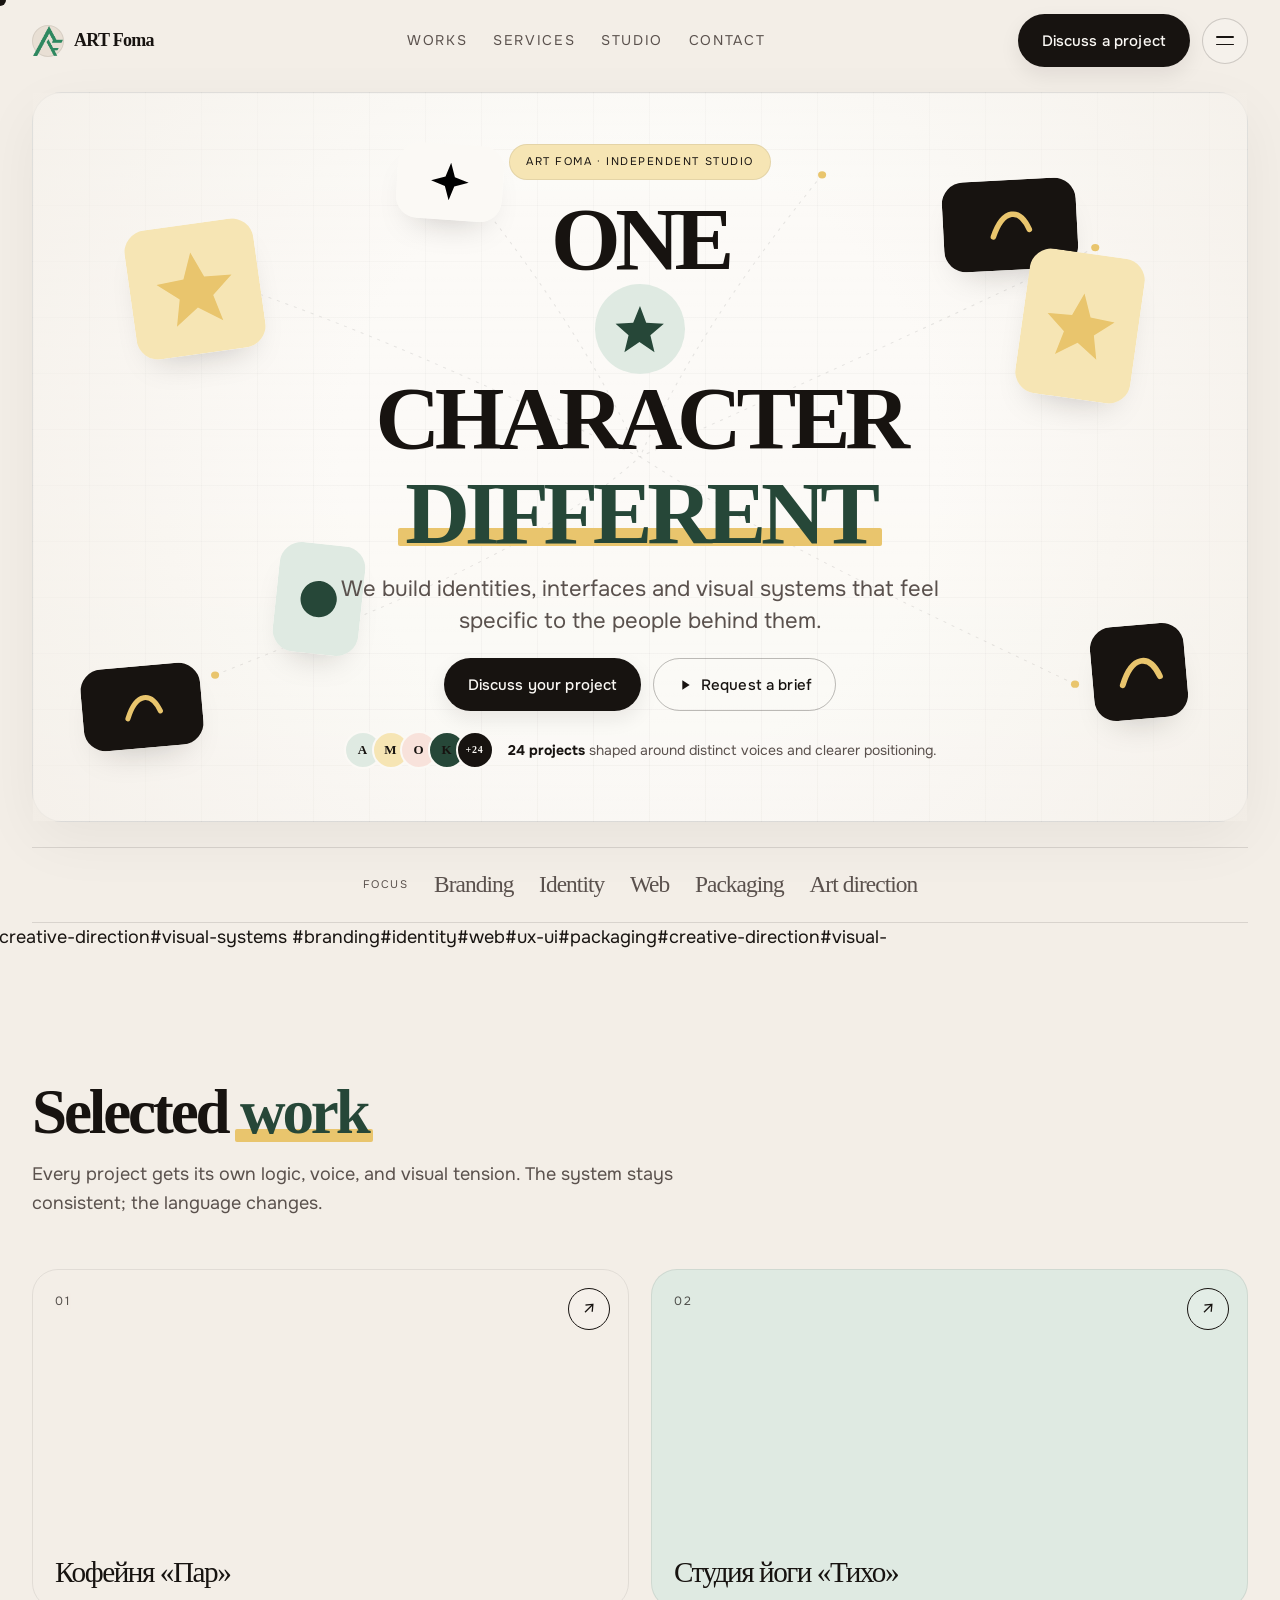
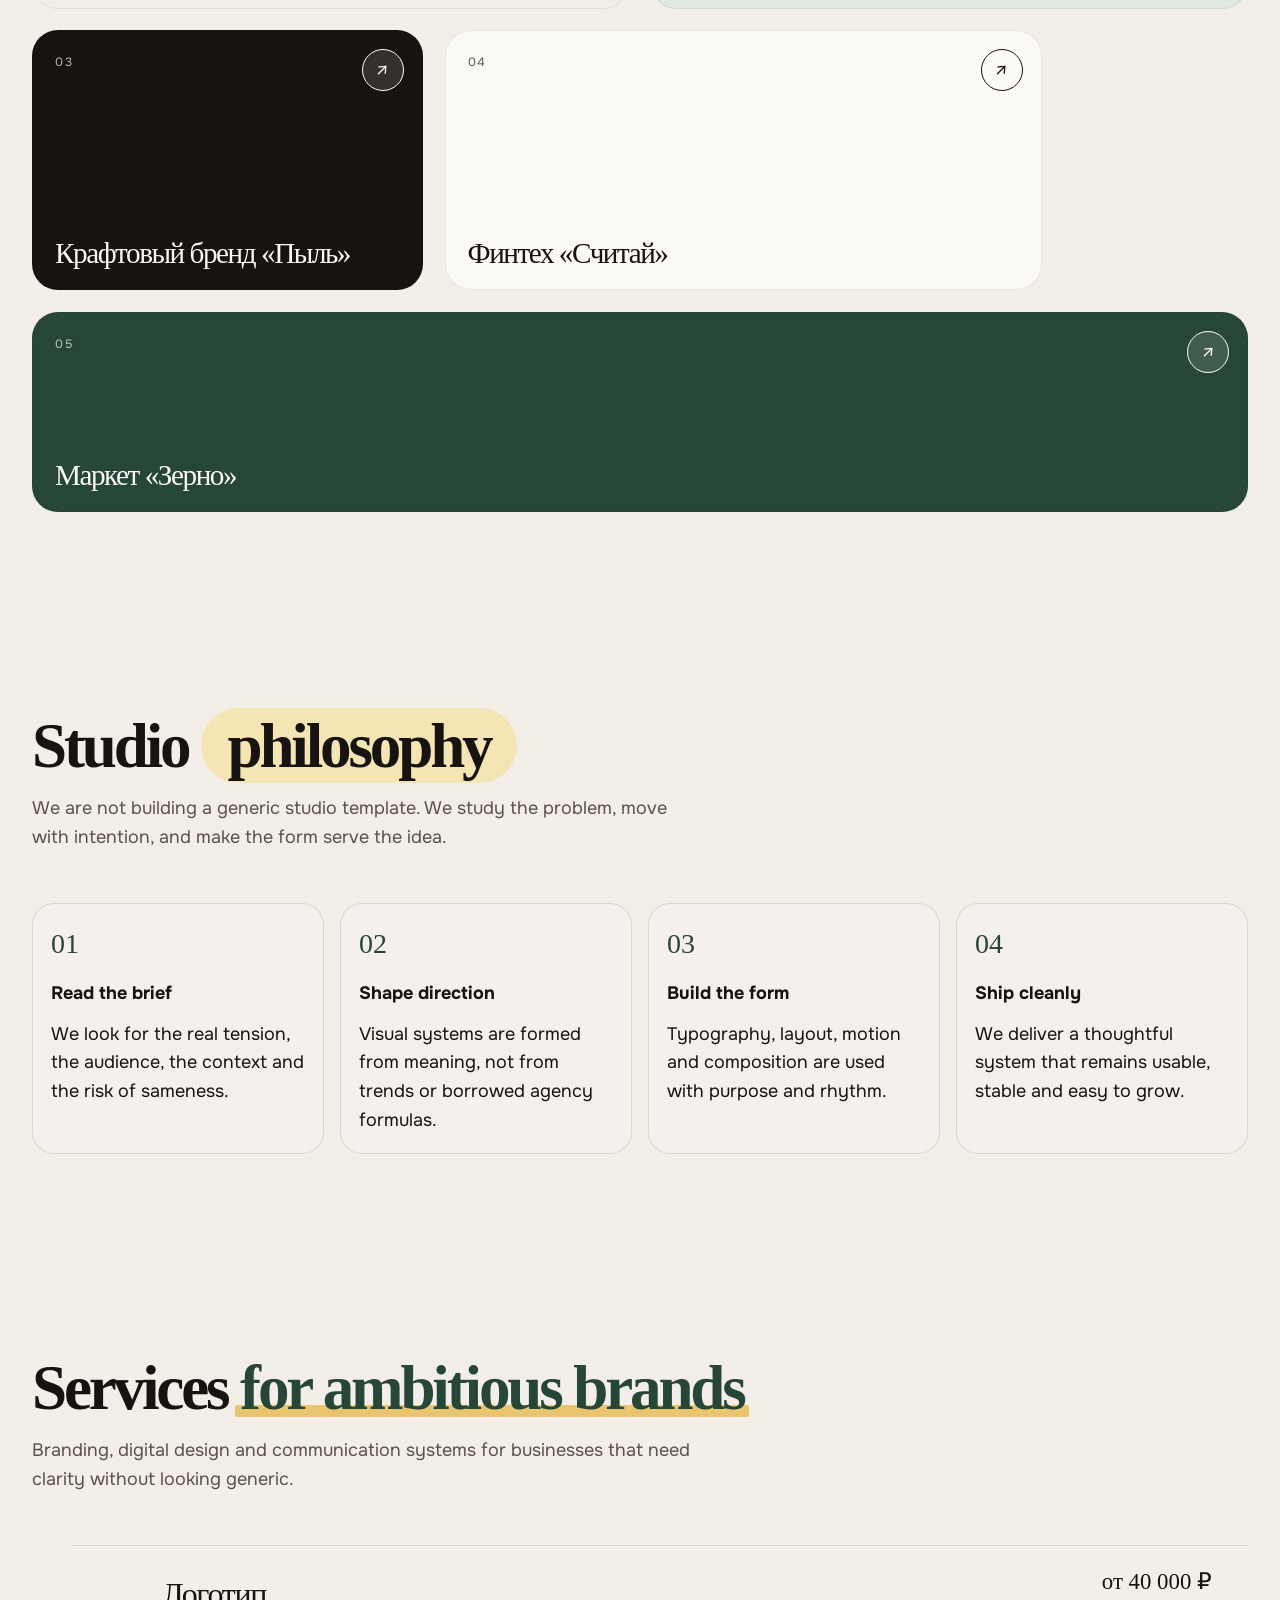
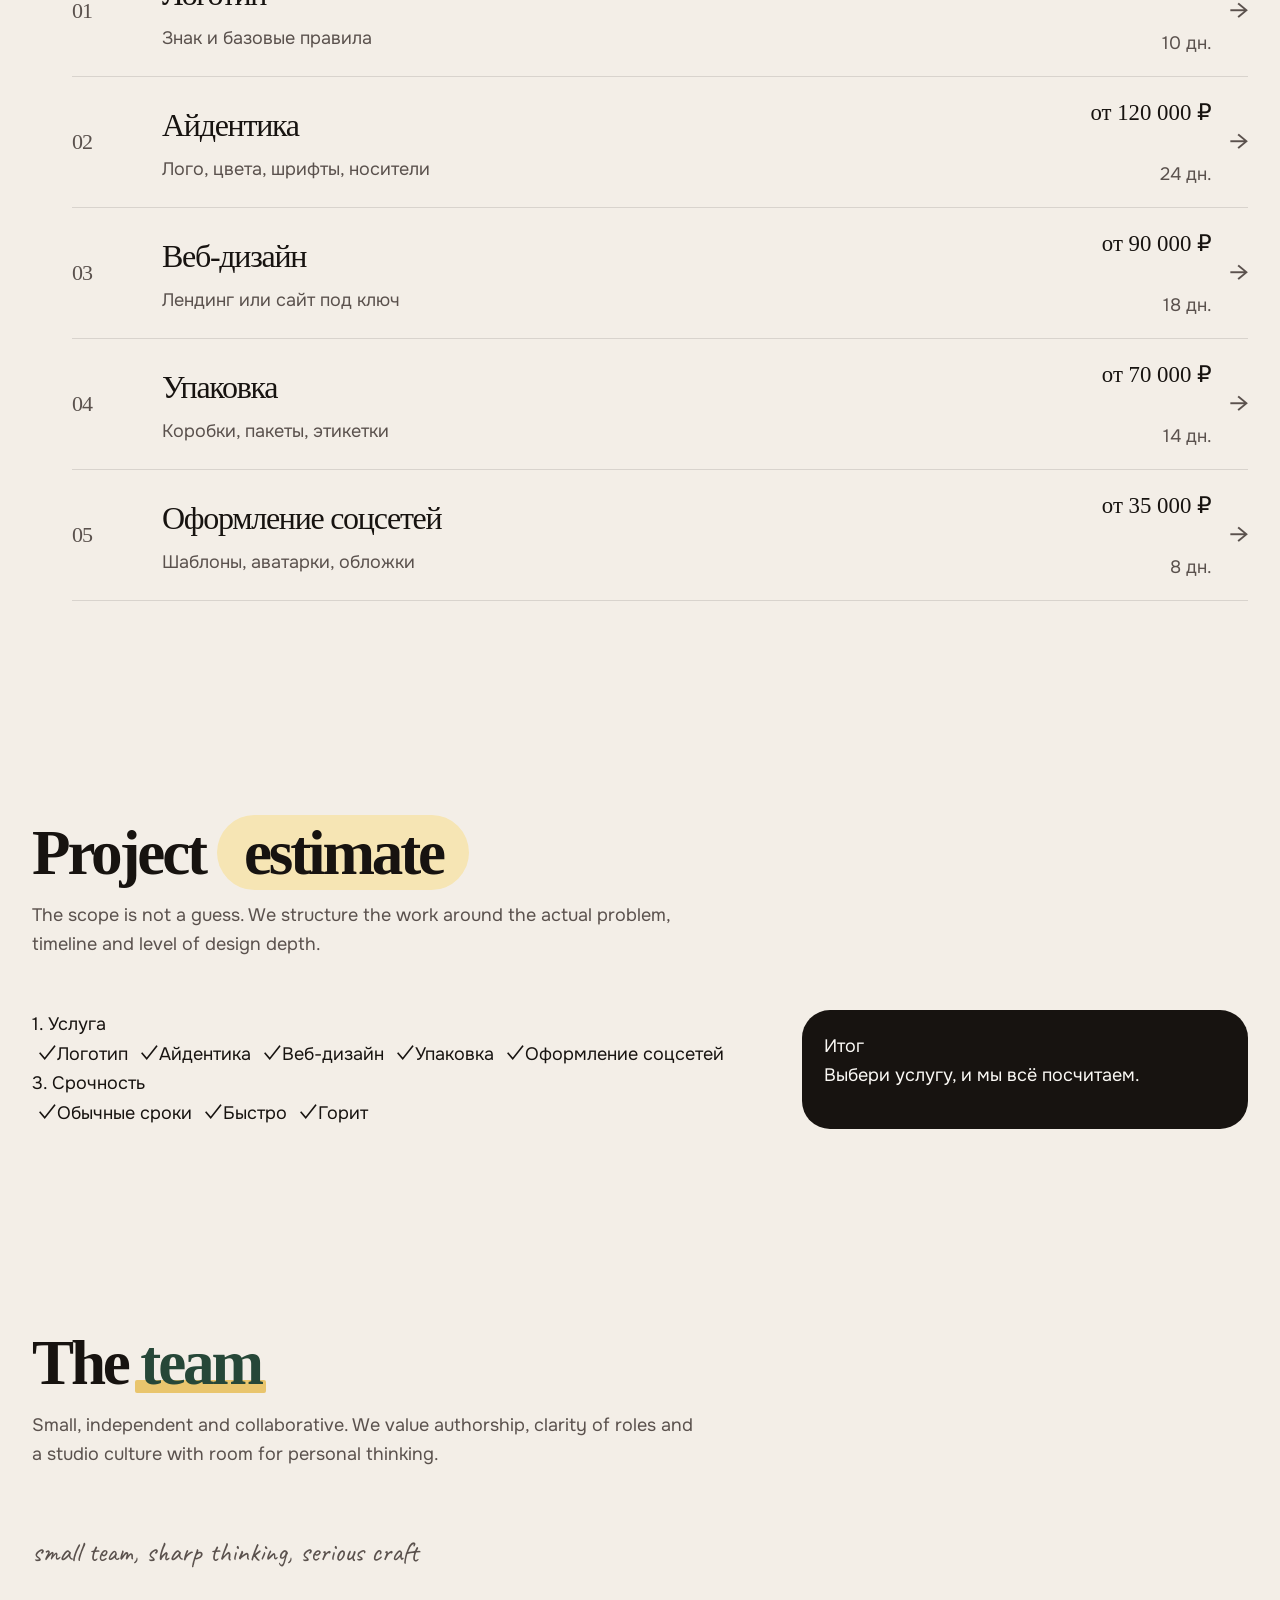
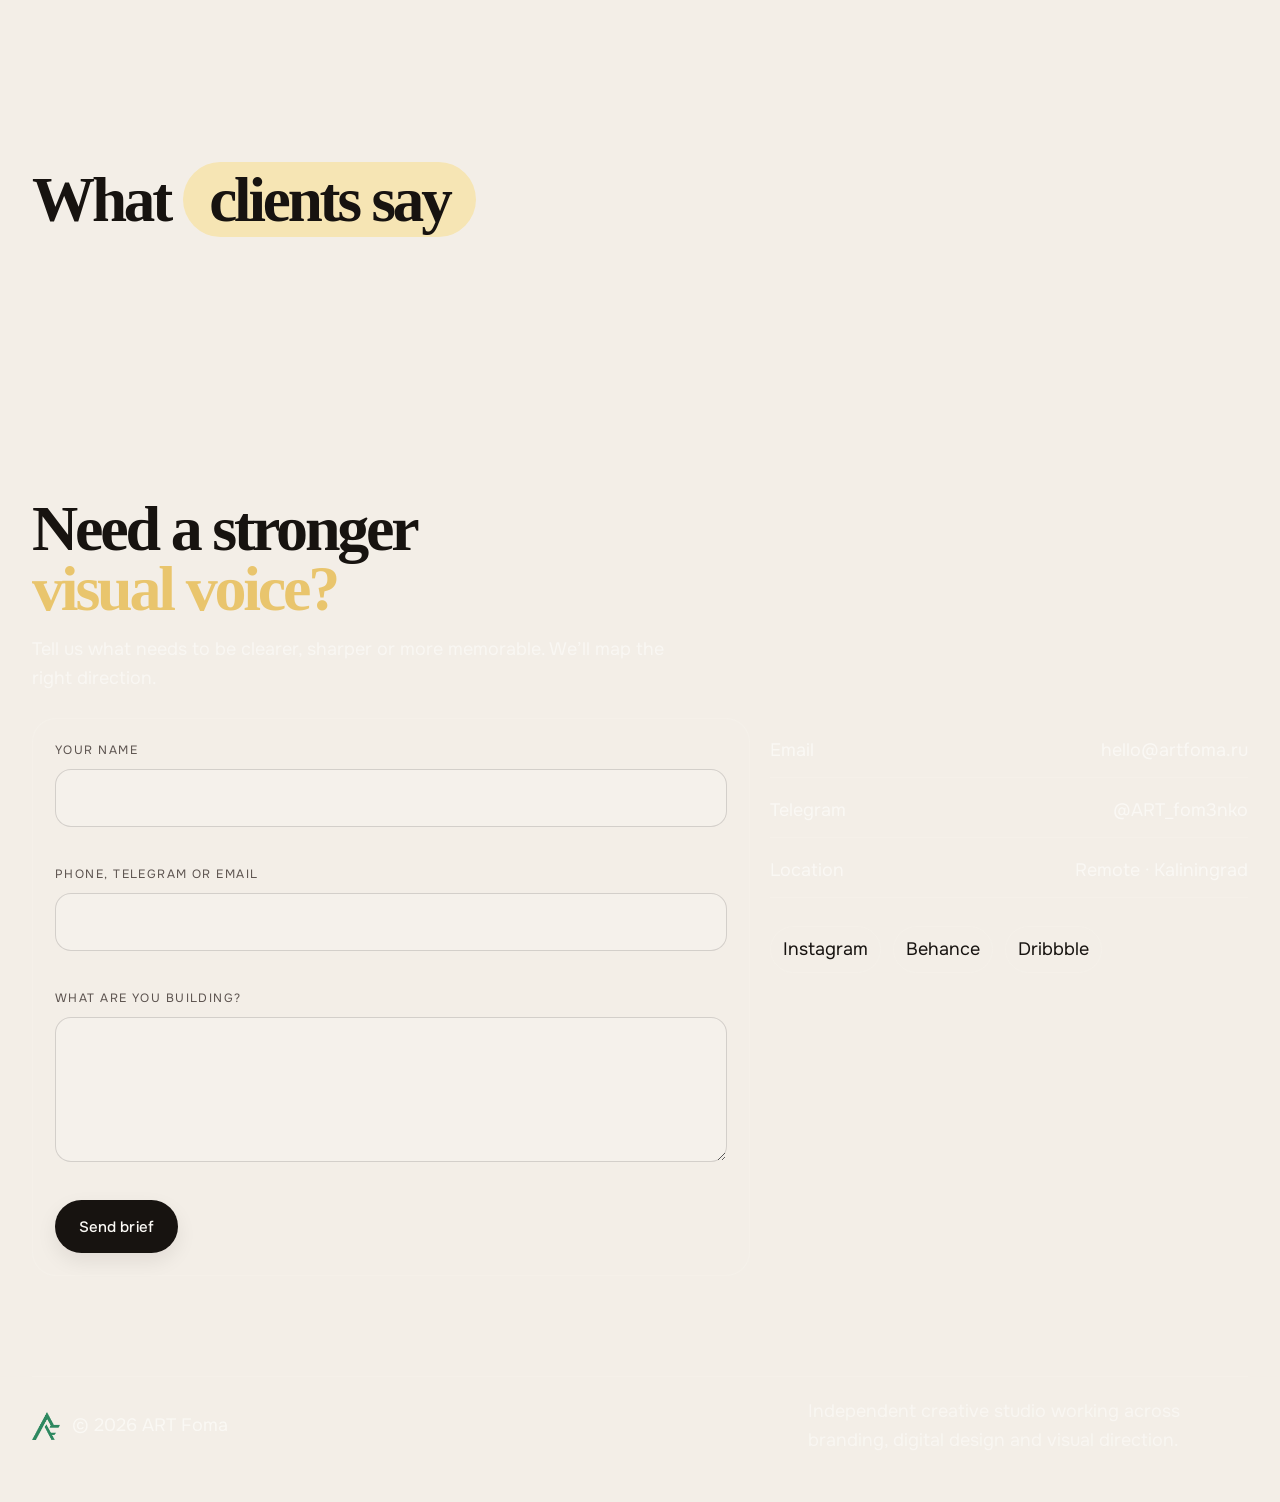
==== commit 0d5188a9: "Reset the homepage to the editorial brand direction: stronger typography, clean structure, and no de" ====
--- a/index.html
+++ b/index.html
@@ -3,32 +3,23 @@
 <head>
   <meta charset="UTF-8">
   <meta name="viewport" content="width=device-width, initial-scale=1.0, viewport-fit=cover">
-  <title>ART Foma — branding, identity and digital design</title>
-  <meta name="description" content="ART Foma — independent creative studio for branding, identity systems, web design and visual experiments.">
-
+  <title>ART Foma — independent creative studio</title>
+  <meta name="description" content="ART Foma is an independent creative studio building brands, digital products and visual systems with character.">
+  <meta property="og:title" content="ART Foma — independent creative studio">
+  <meta property="og:type" content="website">
+  <meta property="og:description" content="Branding, identity systems, web design and creative direction for ideas that need a real visual language.">
+  <meta property="og:image" content="https://artfoma.ru/icons/logo/og-image.jpg">
   <meta property="og:url" content="https://artfoma.ru/">
-  <meta property="og:title" content="ART Foma — creative studio">
-  <meta property="og:description" content="Independent design studio for identity, digital products and visual systems with character.">
-  <meta property="og:type" content="website">
-  <meta property="og:image" content="https://artfoma.ru/icons/logo/og-image.jpg">
-  <meta property="og:locale" content="ru_RU">
-
-  <meta name="msapplication-TileColor" content="#F4EFE8">
-  <meta name="theme-color" content="#F4EFE8">
+  <meta name="theme-color" content="#f3eee7">
 
   <link rel="icon" href="./icons/logo/favicon.ico" sizes="any">
   <link rel="icon" type="image/svg+xml" href="./icons/logo/favicon.svg">
-  <link rel="icon" type="image/png" sizes="32x32" href="./icons/logo/favicon-32x32.png">
-  <link rel="icon" type="image/png" sizes="16x16" href="./icons/logo/favicon-16x16.png">
   <link rel="apple-touch-icon" sizes="180x180" href="./icons/logo/apple-touch-icon.png">
-  <link rel="manifest" href="./site.webmanifest">
-  <link rel="mask-icon" href="./icons/logo/safari-pinned-tab.svg" color="#2b4338">
 
   <link rel="preconnect" href="https://fonts.googleapis.com">
   <link rel="preconnect" href="https://fonts.gstatic.com" crossorigin>
-  <link href="https://fonts.googleapis.com/css2?family=Oswald:wght@500;600;700&family=Onest:wght@400;500;600;700&family=Caveat:wght@500;600&display=swap" rel="stylesheet">
-
-  <link rel="stylesheet" href="./css/skeleton.css">
+  <link href="https://fonts.googleapis.com/css2?family=Onest:wght@400;500;600;700&family=Caveat:wght@500;600&display=swap" rel="stylesheet">
+
   <link rel="stylesheet" href="./css/tokens.css">
   <link rel="stylesheet" href="./css/base.css">
   <link rel="stylesheet" href="./css/components.css">
@@ -77,64 +68,67 @@
   <script defer src="./js/main.js"></script>
 </head>
 <body>
-  <a class="skip-link" href="#hero">К содержимому</a>
+  <a class="skip-link" href="#hero">Skip to content</a>
 
   <header class="site-header" id="siteHeader" data-theme="light">
     <div class="header-inner">
-      <a class="brand" href="#hero" aria-label="ART.Foma">
+      <a class="brand" href="#hero" aria-label="ART Foma home">
         <span class="brand__logo">
-          <img src="./icons/logo.png" alt="ART.Foma" width="32" height="32" loading="eager"
-               onerror="this.style.display='none';this.parentNode.textContent='A'">
+          <img src="./icons/logo.png" alt="ART Foma" width="32" height="32" loading="eager">
         </span>
-        <span class="brand__text">ART.Foma</span>
+        <span class="brand__text">ART Foma</span>
       </a>
-      <nav class="header-nav" aria-label="Основная навигация">
+
+      <nav class="header-nav" aria-label="Main navigation">
         <a href="#works" class="nav-link" data-nav="works">Works</a>
         <a href="#services" class="nav-link" data-nav="services">Services</a>
-        <a href="#calculator" class="nav-link" data-nav="calculator">Estimate</a>
+        <a href="#studio" class="nav-link" data-nav="studio">Studio</a>
         <a href="#contacts" class="nav-link" data-nav="contacts">Contact</a>
       </nav>
+
       <div class="header-actions">
         <a href="#contacts" class="btn btn--primary header-cta">Discuss a project</a>
-        <button class="burger" id="burger" aria-label="Открыть меню" aria-expanded="false" aria-controls="overlayMenu">
-          <span class="burger__line"></span><span class="burger__line"></span>
+        <button class="burger" id="burger" aria-label="Open menu" aria-expanded="false" aria-controls="overlayMenu">
+          <span class="burger__line"></span>
+          <span class="burger__line"></span>
         </button>
       </div>
     </div>
   </header>
 
-  <div class="overlay" id="overlayMenu" role="dialog" aria-modal="true" aria-label="Меню сайта" hidden>
+  <div class="overlay" id="overlayMenu" role="dialog" aria-modal="true" aria-label="Main menu" hidden>
     <div class="overlay__inner">
-      <button class="overlay__close" id="overlayClose" aria-label="Закрыть меню">✕</button>
-      <nav class="overlay-nav" aria-label="Меню">
+      <button class="overlay__close" id="overlayClose" aria-label="Close menu">✕</button>
+      <nav class="overlay-nav" aria-label="Menu">
         <ul class="overlay-list">
           <li class="overlay-item overlay-item--left">
             <a href="#works" class="overlay-link" data-menu-link>
-              <span class="overlay-link__txt">WORKS</span>
+              <span class="overlay-link__txt">Works</span>
               <span class="overlay-count" data-cases-count>0</span>
             </a>
-            <span class="overlay-note">selected projects and experiments</span>
+            <span class="overlay-note">selected work</span>
           </li>
           <li class="overlay-item overlay-item--right">
             <a href="#services" class="overlay-link" data-menu-link>
-              <span class="overlay-link__txt">SERVICES</span>
-            </a>
-            <span class="overlay-note">brand, identity, digital</span>
+              <span class="overlay-link__txt">Services</span>
+            </a>
+            <span class="overlay-note">identity + web</span>
           </li>
           <li class="overlay-item overlay-item--left">
-            <a href="#calculator" class="overlay-link" data-menu-link>
-              <span class="overlay-link__txt">ESTIMATE</span>
-            </a>
-            <span class="overlay-note">clear scope and timing</span>
+            <a href="#studio" class="overlay-link" data-menu-link>
+              <span class="overlay-link__txt">Studio</span>
+            </a>
+            <span class="overlay-note">how we think</span>
           </li>
           <li class="overlay-item overlay-item--right">
             <a href="#contacts" class="overlay-link" data-menu-link>
-              <span class="overlay-link__txt">CONTACT</span>
-            </a>
-            <span class="overlay-note">let’s map the idea</span>
+              <span class="overlay-link__txt">Contact</span>
+            </a>
+            <span class="overlay-note">let's build something clear</span>
           </li>
         </ul>
       </nav>
+
       <div class="overlay-foot">
         <div class="overlay-socials">
           <a href="https://t.me/ART_fom3nko" target="_blank" rel="noopener">Telegram</a>
@@ -144,7 +138,6 @@
         <a href="#contacts" class="btn btn--primary" data-menu-link>Write us</a>
       </div>
     </div>
-    <div class="overlay-preview" id="overlayPreview" aria-hidden="true"></div>
   </div>
 
   <main>
@@ -170,24 +163,25 @@
         </svg>
 
         <div class="hero__previews" id="heroPreviews" aria-hidden="false"></div>
+
         <div class="hero__content">
-          <span class="hero__tag" data-hero-tag>ART Foma — Creative studio</span>
+          <span class="hero__tag" data-hero-tag>ART Foma · independent studio</span>
           <h1 class="hero__title" id="heroTitle" data-hero-headline></h1>
           <p class="hero__subtitle" data-hero-subtitle>
-            Independent design studio for identity, digital products and visual systems that feel unmistakably yours.
+            We build identities, interfaces and visual systems that feel specific to the people behind them.
           </p>
 
           <div class="hero__actions">
-            <a href="#contacts" class="btn btn--primary hero__cta" data-cursor-label="write" data-hero-cta-primary>Discuss a project</a>
-            <a href="#calculator" class="btn btn--ghost btn--ghost-dark" data-cursor-label="estimate" data-hero-cta-secondary>
+            <a href="#contacts" class="btn btn--primary" data-cursor-label="write" data-hero-cta-primary>Discuss your project</a>
+            <a href="#calculator" class="btn btn--ghost" data-cursor-label="brief" data-hero-cta-secondary>
               <svg width="16" height="16" viewBox="0 0 24 24" fill="none" aria-hidden="true">
                 <path d="M8 5v14l11-7z" fill="currentColor"/>
               </svg>
-              Estimate a brief
+              Request a brief
             </a>
           </div>
 
-          <div class="hero__proof" aria-label="Нам доверяют">
+          <div class="hero__proof" aria-label="Selected work">
             <div class="hero__avatars" aria-hidden="true">
               <span class="hero__avatar" style="background:var(--pine-soft)">A</span>
               <span class="hero__avatar" style="background:var(--butter-soft)">M</span>
@@ -195,21 +189,18 @@
               <span class="hero__avatar" style="background:var(--pine)">K</span>
               <span class="hero__avatar hero__avatar--more">+24</span>
             </div>
-            <p class="hero__proof-text">
-              <strong>24 brands</strong> refreshed with a clearer voice
-            </p>
+            <p class="hero__proof-text"><strong>24 projects</strong> shaped around distinct voices and clearer positioning.</p>
           </div>
         </div>
       </div>
 
-      <div class="hero__partners" aria-label="Клиенты и партнёры">
-        <span class="hero__partners-label">Selected focus</span>
+      <div class="hero__partners" aria-label="Creative focus">
+        <span class="hero__partners-label">Focus</span>
         <ul class="hero__partners-list">
           <li>Branding</li>
           <li>Identity</li>
           <li>Web</li>
           <li>Packaging</li>
-          <li>Interfaces</li>
           <li>Art direction</li>
         </ul>
       </div>
@@ -217,30 +208,59 @@
 
     <div class="marquee" aria-hidden="true">
       <div class="marquee__track" id="marqueeTrack">
-        <span>#brand</span><span>#identity</span><span>#web</span><span>#ux-ui</span><span>#packaging</span><span>#art-direction</span><span>#creative-system</span>
+        <span>#branding</span><span>#identity</span><span>#web</span><span>#ux-ui</span><span>#packaging</span><span>#creative-direction</span><span>#visual-systems</span>
       </div>
     </div>
 
     <section id="works" class="works" data-theme="light">
       <div class="section-head">
         <h2 class="section-title">Selected <span class="hl-marker">work</span></h2>
-        <p class="section-sub">A few cases to show how we build distinct visual systems, not generic agency templates.</p>
+        <p class="section-sub">Every project gets its own logic, voice, and visual tension. The system stays consistent; the language changes.</p>
       </div>
       <div class="works-grid" id="worksGrid"></div>
     </section>
 
+    <section id="studio" class="services" data-theme="light">
+      <div class="section-head">
+        <h2 class="section-title">Studio <span class="hl-pill">philosophy</span></h2>
+        <p class="section-sub">We are not building a generic studio template. We study the problem, move with intention, and make the form serve the idea.</p>
+      </div>
+      <div class="process-track">
+        <div class="process-step">
+          <span class="process-num">01</span>
+          <strong>Read the brief</strong>
+          <span>We look for the real tension, the audience, the context and the risk of sameness.</span>
+        </div>
+        <div class="process-step">
+          <span class="process-num">02</span>
+          <strong>Shape direction</strong>
+          <span>Visual systems are formed from meaning, not from trends or borrowed agency formulas.</span>
+        </div>
+        <div class="process-step">
+          <span class="process-num">03</span>
+          <strong>Build the form</strong>
+          <span>Typography, layout, motion and composition are used with purpose and rhythm.</span>
+        </div>
+        <div class="process-step">
+          <span class="process-num">04</span>
+          <strong>Ship cleanly</strong>
+          <span>We deliver a thoughtful system that remains usable, stable and easy to grow.</span>
+        </div>
+      </div>
+    </section>
+
     <section id="services" class="services" data-theme="light">
       <div class="section-head">
-        <h2 class="section-title">Services <span class="hl-pill">for growing brands</span></h2>
-        <p class="section-sub">Strategy, design direction and digital execution for brands that need clarity and a memorable visual language.</p>
+        <h2 class="section-title">Services <span class="hl-marker">for ambitious brands</span></h2>
+        <p class="section-sub">Branding, digital design and communication systems for businesses that need clarity without looking generic.</p>
       </div>
       <ul class="services-list" id="servicesList"></ul>
     </section>
 
     <section id="calculator" class="calculator" data-theme="light">
       <div class="section-head">
-        <h2 class="section-title">Project <span class="hl-marker">estimate</span></h2>
-        <p class="section-sub">Choose the scope and get a realistic range with clear questions, not vague “let’s discuss” pricing.</p>
+        <h2 class="section-title">Project <span class="hl-pill">estimate</span></h2>
+        <p class="section-sub">The scope is not a guess. We structure the work around the actual problem, timeline and level of design depth.</p>
       </div>
       <div class="calc-layout">
         <div class="calc-steps" id="calcSteps"></div>
@@ -248,40 +268,29 @@
       </div>
     </section>
 
-    <section id="process" class="process" data-theme="light">
-      <div class="section-head">
-        <h2 class="section-title">How <span class="hl-pill">we work</span></h2>
-      </div>
-      <ol class="process-track">
-        <li class="process-step"><span class="process-num">01</span><span>Discovery and brief</span></li>
-        <li class="process-step"><span class="process-num">02</span><span>Visual direction and concepts</span></li>
-        <li class="process-step"><span class="process-num">03</span><span>Design, testing and refinement</span></li>
-        <li class="process-step"><span class="process-num">04</span><span>Delivery and support</span></li>
-      </ol>
-    </section>
-
     <section id="team" class="team" data-theme="light">
       <div class="section-head">
-        <h2 class="section-title">Who <span class="hl-marker">builds it</span></h2>
-        <p class="section-sub">A compact team with a clear point of view, a collaborative process and a strong respect for authorship.</p>
+        <h2 class="section-title">The <span class="hl-marker">team</span></h2>
+        <p class="section-sub">Small, independent and collaborative. We value authorship, clarity of roles and a studio culture with room for personal thinking.</p>
       </div>
       <div class="team-grid" id="teamGrid"></div>
-      <span class="team-note handwritten">small team, sharp thinking, serious craft</span>
+      <div class="team-note handwritten" style="display:block;margin-top:18px;">small team, sharp thinking, serious craft</div>
     </section>
 
     <section id="reviews" class="reviews" data-theme="light">
       <div class="section-head">
         <h2 class="section-title">What <span class="hl-pill">clients say</span></h2>
       </div>
-      <div class="reviews-track" id="reviewsTrack" role="list" aria-label="Отзывы клиентов" tabindex="0"></div>
+      <div class="reviews-track" id="reviewsTrack" role="list" aria-label="Client reviews"></div>
     </section>
 
     <div class="dark-block" data-theme="dark">
       <section id="contacts" class="contacts">
         <div class="contacts__head">
-          <h2 class="contacts__title">Need a <span class="hl-butter">clear visual voice?</span></h2>
-          <p class="contacts__sub">Tell us a bit about the brand, the challenge and what needs to feel different.</p>
-        </div>
+          <h2 class="contacts__title">Need a stronger <span class="hl-butter">visual voice?</span></h2>
+          <p class="contacts__sub">Tell us what needs to be clearer, sharper or more memorable. We’ll map the right direction.</p>
+        </div>
+
         <div class="contacts__grid">
           <form class="lead-form" id="leadForm" novalidate>
             <div class="field">
@@ -295,7 +304,7 @@
               <span class="field-error" data-error-for="contact"></span>
             </div>
             <div class="field">
-              <label for="lf-message">What needs to be designed?</label>
+              <label for="lf-message">What are you building?</label>
               <textarea id="lf-message" name="message" rows="4" required></textarea>
               <span class="field-error" data-error-for="message"></span>
             </div>
@@ -306,10 +315,11 @@
               <span class="form-status" id="formStatus" role="status"></span>
             </div>
           </form>
+
           <div class="contacts__side">
             <div class="contacts__line"><span>Email</span><a href="mailto:hello@artfoma.ru">hello@artfoma.ru</a></div>
-            <div class="contacts__line"><span>Telegram</span><a href="https://t.me/" target="_blank" rel="noopener">@artfoma</a></div>
-            <div class="contacts__line"><span>Location</span><span>Remote, based in Kaliningrad</span></div>
+            <div class="contacts__line"><span>Telegram</span><a href="https://t.me/ART_fom3nko" target="_blank" rel="noopener">@ART_fom3nko</a></div>
+            <div class="contacts__line"><span>Location</span><span>Remote · Kaliningrad</span></div>
             <div class="contacts__socials">
               <a href="https://instagram.com/" target="_blank" rel="noopener">Instagram</a>
               <a href="https://behance.net/" target="_blank" rel="noopener">Behance</a>
@@ -322,25 +332,10 @@
       <footer class="site-footer">
         <div class="footer-inner">
           <div class="footer-left">
-            <img src="./icons/logo.png" alt="ART.Foma" width="28" height="28"
-                 onerror="this.style.display='none'">
-            <span>© 2026 ART.Foma. Creative studio.</span>
+            <img src="./icons/logo.png" alt="ART Foma" width="28" height="28">
+            <span>© 2026 ART Foma</span>
           </div>
-          <p class="footer-legal">All prices are approximate and not a public offer. Final budget is confirmed after the brief.</p>
-        </div>
-
-        <div class="sandbox" id="sandbox" role="group" aria-label="Чем мы занимаемся">
-          <div class="sandbox__fallback" id="sandboxFallback" hidden></div>
-          <div class="sandbox__hint handwritten" id="sandboxHint">drag the stickers</div>
-          <div class="sandbox__scroll-rail" aria-hidden="true"></div>
-          <button class="btn btn--primary" id="sandboxGravity" aria-pressed="false"
-                  style="position:absolute;right:calc(16px + var(--safe-r));top:16px;z-index:20;display:none;min-height:44px;background:var(--butter);color:var(--ink)">
-            Tilt phone
-          </button>
-          <button class="btn btn--primary" id="sandboxShake" type="button"
-                  style="position:absolute;right:calc(16px + var(--safe-r));top:16px;z-index:20;display:none;min-height:44px">
-            Shake it
-          </button>
+          <p class="footer-legal">Independent creative studio working across branding, digital design and visual direction.</p>
         </div>
       </footer>
     </div>
--- a/css/tokens.css
+++ b/css/tokens.css
@@ -1,60 +1,56 @@
 :root {
-  --paper: #f4efe8;
-  --paper-strong: #ebe0d2;
-  --snow: #fbf9f6;
-  --line: rgba(23, 19, 16, 0.14);
-  --line-strong: rgba(23, 19, 16, 0.22);
-  --stone: #5f5a55;
+  --paper: #f3eee7;
+  --paper-strong: #e8dfd4;
+  --snow: #fbf9f5;
+  --soft-ivory: #f9f3ea;
+  --line: rgba(23, 19, 16, 0.12);
+  --line-strong: rgba(23, 19, 16, 0.2);
+  --stone: #5a514d;
   --ink: #171310;
 
-  --pine: #2b4338;
-  --pine-deep: #1d2e28;
-  --pine-soft: #e0e9df;
+  --clay: #a9604b;
+  --clay-soft: #efd2ca;
+  --terracotta: #c66a4d;
 
-  --butter: #f0cf76;
-  --butter-press: #e8b94d;
-  --butter-soft: #f6e8bb;
+  --butter: #e9c56d;
+  --butter-soft: #f6e5b4;
+  --amber: #d8a651;
 
-  --clay: #b85a42;
-  --clay-soft: #f0d8cf;
+  --pine: #264738;
+  --pine-deep: #1c3129;
+  --pine-soft: #dfeae2;
 
-  --rose: #d8a29a;
-  --rose-soft: #f2ddd7;
+  --rose: #d9aba0;
+  --rose-soft: #f8e2db;
 
   --error: #b3261e;
+
   --accent: var(--pine);
   --accent-press: var(--pine-deep);
   --accent-soft: var(--pine-soft);
   --on-accent: var(--snow);
 
-  --radius-card: 28px;
-  --radius-card-lg: 32px;
+  --radius-card: 26px;
+  --radius-card-lg: 34px;
   --radius-pill: 999px;
-  --header-h: 72px;
+  --header-h: 74px;
 
   --font-head: "Iowan Old Style", "Palatino Linotype", "Book Antiqua", Georgia, serif;
   --font-body: "Onest", "Segoe UI", sans-serif;
   --font-hand: "Caveat", cursive;
 
-  --container: 1240px;
+  --container: 1280px;
   --gutter: clamp(16px, 3vw, 32px);
 
   --safe-t: env(safe-area-inset-top, 0px);
   --safe-r: env(safe-area-inset-right, 0px);
   --safe-b: env(safe-area-inset-bottom, 0px);
   --safe-l: env(safe-area-inset-left, 0px);
-
-  --vh-full: 100vh;
-  --vh-full: 100svh;
-}
-
-@supports (height: 100dvh) {
-  :root { --vh-dyn: 100dvh; }
 }
 
 [data-theme="dark"] {
   --accent: var(--butter);
-  --accent-press: var(--butter-press);
-  --accent-soft: rgba(240, 207, 118, 0.14);
+  --accent-press: var(--amber);
+  --accent-soft: rgba(233, 197, 109, 0.14);
   --on-accent: var(--ink);
 }
--- a/css/base.css
+++ b/css/base.css
@@ -16,25 +16,24 @@
   color: var(--ink);
   font-family: var(--font-body);
   font-weight: 400;
-  font-size: clamp(16px, 1.04vw + 12px, 18px);
-  line-height: 1.56;
+  font-size: clamp(16px, 1vw + 12px, 18px);
+  line-height: 1.6;
   overflow-x: hidden;
   text-rendering: optimizeLegibility;
   -webkit-font-smoothing: antialiased;
 }
 
-img, svg, video { max-width: 100%; display: block; }
+img, svg, video { display: block; max-width: 100%; }
 a { color: inherit; text-decoration: none; }
 button {
-  font-family: inherit;
+  font: inherit;
   cursor: pointer;
   background: none;
   border: 0;
   color: inherit;
 }
 
-::selection { background: var(--butter); color: var(--ink); }
-
+::selection { background: rgba(233, 197, 109, 0.7); color: var(--ink); }
 * { scrollbar-color: var(--line) var(--paper); scrollbar-width: thin; }
 ::-webkit-scrollbar { width: 10px; height: 10px; }
 ::-webkit-scrollbar-track { background: var(--paper); }
@@ -43,8 +42,8 @@
 h1, h2, h3 {
   font-family: var(--font-head);
   font-weight: 600;
-  letter-spacing: -0.04em;
-  line-height: 0.96;
+  letter-spacing: -0.05em;
+  line-height: 0.94;
   margin: 0;
   text-wrap: balance;
 }
@@ -63,17 +62,17 @@
   left: -0.08em;
   right: -0.08em;
   bottom: 0.08em;
-  height: 0.26em;
+  height: 0.2em;
   background: var(--butter);
   z-index: -1;
   border-radius: 2px;
 }
 
 .hl-pill {
-  background: var(--butter);
+  background: var(--butter-soft);
   color: var(--ink);
   border-radius: var(--radius-pill);
-  padding: 0.03em 0.38em;
+  padding: 0.04em 0.42em;
   white-space: nowrap;
 }
 
@@ -81,9 +80,9 @@
 
 .handwritten {
   font-family: var(--font-hand);
-  font-size: clamp(20px, 1.6vw + 12px, 26px);
+  font-size: clamp(20px, 1.8vw + 10px, 28px);
   color: var(--stone);
-  line-height: 1.1;
+  line-height: 1;
 }
 
 [data-theme="dark"] .handwritten { color: var(--butter); }
@@ -112,16 +111,16 @@
 }
 
 main > section, .dark-block { position: relative; }
-.section-head { max-width: 780px; margin: 0 0 clamp(24px, 4vw, 48px); }
-.section-title { font-size: clamp(32px, 3.5vw + 16px, 62px); }
+.section-head { max-width: 760px; margin: 0 0 clamp(28px, 4vw, 52px); }
+.section-title { font-size: clamp(33px, 3.6vw + 17px, 64px); }
 .section-sub {
   color: var(--stone);
-  font-size: clamp(15px, 1vw + 12px, 18px);
-  margin: 16px 0 0;
+  font-size: clamp(16px, 1vw + 11px, 18px);
+  margin-top: 18px;
   max-width: 56ch;
 }
 
-[data-theme="dark"] .section-sub { color: rgba(251, 250, 247, 0.68); }
+[data-theme="dark"] .section-sub { color: rgba(251, 250, 247, 0.7); }
 
 .hp {
   position: absolute;
--- a/css/components.css
+++ b/css/components.css
@@ -1,384 +1,366 @@
-
-  .btn{
-  display: inline-flex; align-items: center; justify-content: center; gap:.5em;
-  min-height: 44px;
-  font-family: var(--font-body); font-weight: 500; font-size: 16px;
-  padding: 14px 26px;
-  border-radius: var(--radius-pill);
-  border: 0;
-  transition: transform .2s ease, background-color .2s ease, color .2s ease;
-  will-change: transform;
-  touch-action: manipulation;
-}
-
-/* Основная: на светлом Pine/Paper, на тёмном Butter/Ink */
-.btn--primary{
-  background: var(--accent);
-  color: var(--on-accent);
-}
-@media (hover: hover) and (pointer: fine){
-  .btn:hover{ transform: translateY(-2px); }
-  .btn--primary:hover{ background: var(--accent-press); }
-}
-.btn:active{ transform: translateY(0) scale(.97); }
-
-/* Текстовая ссылка-кнопка: Pine на светлом, Butter на тёмном */
-.btn--link{
-  background: transparent;
-  color: var(--accent);
-  padding: 6px 2px;
-  border-radius: 0;
-  min-height: 0;
-  position: relative;
-}
-.btn--link::after{
-  content:"";
-  position: absolute; left:0; bottom:0; height:2px; width:100%;
-  background: currentColor;
-  transition: transform .25s ease;
-}
-.btn--link .marker{
-  position: absolute; inset:0;
-  background: var(--butter);
-  transform: scaleX(0); transform-origin: left;
-  transition: transform .3s ease;
-  z-index: -1; border-radius: 4px;
-}
-@media (hover: hover) and (pointer: fine){
-  .btn--link:hover .marker{ transform: scaleX(1); }
-}
-.btn--link:active{ opacity:.85; }
-
-/* Контурная кнопка Paper на Ink — для «Скопировать» */
-.btn--ghost{
-  background: transparent;
-  color: var(--paper);
-  border: 1.5px solid rgba(251,250,247,.45);
-}
-@media (hover: hover) and (pointer: fine){
-  .btn--ghost:hover{ border-color: var(--butter); color: var(--butter); }
-}
-
-/* ———— Логотип ———— */
-.brand{
-  display: inline-flex; align-items: center; gap: 10px;
-  font-family: var(--font-head); font-weight: 600;
-  min-height: 44px;
-}
-.brand__logo{
-  /* без подложки, без фона */
-  background: none;
-  border-radius: 0;
-  width: 32px; height: 32px;
-  display: inline-flex; align-items: center; justify-content: center;
-  overflow: visible;
-  flex-shrink: 0;
-  font-family: var(--font-head); font-weight: 800;
-  font-size: 20px; color: var(--pine);
-}
-.brand__logo img{
-  width: 100%; height: 100%;
-  object-fit: contain;
-}
-.brand__text{ font-size: 16px; }
-
-/* ———— Хедер ———— */
-.site-header{
-  position: fixed; top:0; left:0; right:0;
-  z-index: 100;
-  padding-top: var(--safe-t);
-  transition: transform .35s ease, background-color .3s ease;
-  will-change: transform;
-}
-.site-header.is-hidden{ transform: translateY(-110%); }
-.site-header.scrolled{
-  background: color-mix(in srgb, var(--paper) 92%, transparent);
-  border-bottom: 1px solid var(--line);
-}
-[data-theme="dark"] .site-header.scrolled{
-  background: color-mix(in srgb, var(--ink) 92%, transparent);
-  border-bottom-color: rgba(251,250,247,.12);
-}
-
-.header-inner{
-  max-width: var(--container);
-  margin: 0 auto;
-  padding: 12px max(var(--gutter), var(--safe-r)) 12px max(var(--gutter), var(--safe-l));
-  display: flex; align-items: center; gap: 16px; justify-content: space-between;
-}
-.header-nav{ display: flex; gap: clamp(12px,2vw,28px); }
-.nav-link{
-  color: var(--stone);
-  font-size: 15px;
-  position: relative;
-  padding: 8px 4px;
-  transition: color .2s;
-  min-height: 44px;
-  display: inline-flex; align-items: center;
-}
-.nav-link.is-active{ color: var(--pine); }
-.nav-link.is-active::after{
-  content:"";
-  position: absolute; left:0; right:0; bottom: 6px;
-  height: 3px;
-  background: var(--butter);
-  border-radius: 2px;
-}
-@media (hover: hover) and (pointer: fine){
-  .nav-link:hover{ color: var(--pine); }
-}
-.header-actions{ display:flex; align-items:center; gap:12px; }
-.header-cta{ white-space: nowrap; }
-
-/* Бургер */
-.burger{
-  width: 48px; height: 48px;
-  border-radius: var(--radius-pill);
-  border: 1.5px solid var(--line);
-  background: var(--snow);
-  display: inline-flex; flex-direction: column; align-items: center; justify-content: center;
-  gap: 6px;
-  transition: background-color .2s;
-  touch-action: manipulation;
-}
-@media (hover: hover) and (pointer: fine){
-  .burger:hover{ background: var(--pine-mist); }
-}
-.burger:active{ transform: scale(.95); }
-.burger__line{
-  width: 20px; height: 2px;
-  background: var(--ink);
-  border-radius: 2px;
-  transition: transform .3s ease;
-}
-.burger[aria-expanded="true"] .burger__line:first-child{ transform: translateY(4px) rotate(45deg); }
-.burger[aria-expanded="true"] .burger__line:last-child{ transform: translateY(-4px) rotate(-45deg); }
-
-@media (max-width: 900px){
-  .header-nav, .header-cta{ display: none; }
-}
-
-/* ———— Оверлей-меню (Ink) ———— */
-.overlay {
-  position: fixed; inset: 0; z-index: 200;
-  background: var(--ink); color: var(--paper);
-  display: flex; flex-direction: column;
-  clip-path: circle(0% at calc(100% - 40px) 40px);
-  transition: clip-path .6s cubic-bezier(.22,.61,.36,1);
-  overflow: hidden;
-}
-.overlay[hidden] { display: none; }
-.overlay.is-open { clip-path: circle(150% at calc(100% - 40px) 40px); }
-
-.overlay__inner {
-  flex: 1; display: flex; flex-direction: column;
-  padding: max(20px, var(--safe-t)) max(20px, var(--safe-r)) max(20px, var(--safe-b)) max(20px, var(--safe-l));
-  max-width: 1400px; margin: 0 auto; width: 100%;
-  position: relative; z-index: 2;
-  overflow-y: auto;
-}
-
-.overlay__close {
-  position: absolute;
-  top: calc(20px + var(--safe-t));
-  right: calc(20px + var(--safe-r));
-  width: 52px; height: 52px; border-radius: 50%;
-  border: 1.5px solid rgba(251,250,247,.3);
-  background: transparent; color: var(--paper);
-  font-size: 20px;
-  transition: background-color .2s;
-  min-height: 52px;
-  z-index: 10;
-}
-@media (hover: hover) and (pointer: fine) {
-  .overlay__close:hover { background: rgba(251,250,247,.1); }
-}
-
-/* Навигация */
-.overlay-nav { margin: auto 0; padding: 20px 0; }
-.overlay-list {
-  list-style: none; margin: 0; padding: 0;
-  display: flex; flex-direction: column;
-  gap: clamp(20px, 3vw, 40px); /* Увеличили отступ между строками, чтобы крупному тексту было просторно */
-}
-
-/* Пункт меню: центрируем сам блок на экране */
-.overlay-item {
-  display: flex;
-  align-items: baseline;
-  gap: 20px;
-  flex-wrap: wrap;
-  transition: transform .3s ease;
-  width: 100%;
-}
-
-/* ЛЕСЕНКА ПО ЦЕНТРУ */
-.overlay-item--left {
-  justify-content: center;
-  text-align: left;
-}
-.overlay-item--right {
-  justify-content: center;
-  text-align: right;
-  flex-direction: row-reverse;
-}
-
-/* Сама ссылка (текст) */
-.overlay-link {
-  display: inline-flex; align-items: baseline; gap: .3em;
-  font-family: var(--font-head);
-  font-weight: 700;
-  text-transform: uppercase;
-  font-size: clamp(44px, 8.5vw, 110px); /* СИЛЬНО УВЕЛИЧИЛИ ТЕКСТ */
-  color: var(--stone);
-  transition: color .3s ease, transform .3s ease;
-  line-height: 0.95; /* Уплотнили межстрочный интервал для крупного шрифта */
-}
-.overlay-link__txt { display: inline-block; }
-.overlay-count {
-  font-family: var(--font-body); font-weight: 500;
-  font-size: clamp(16px, 1.5vw + 10px, 24px);
-  color: var(--butter);
-}
-
-/* Описание (РЯДОМ с текстом) */
-.overlay-note {
-  font-family: var(--font-hand);
-  font-size: clamp(22px, 2.5vw + 10px, 38px); /* Тоже увеличили, чтобы не терялось */
-  color: var(--butter);
-  opacity: 0;
-  transform: translateY(15px);
-  transition: opacity .3s ease, transform .3s ease;
-}
-
-/* Эффекты при наведении */
-@media (hover: hover) and (pointer: fine) {
-  .overlay-list:hover .overlay-link { color: rgba(251,250,247,.4); }
-  .overlay-link:hover { color: var(--paper); }
-  .overlay-item:hover .overlay-note { opacity: 1; transform: translateY(0); }
-}
-
-/* Подвал меню */
-.overlay-foot {
-  display: flex; flex-wrap: wrap; gap: 16px;
-  align-items: center; justify-content: space-between;
-  padding-top: 24px;
-  border-top: 1px solid rgba(251,250,247,.15);
-  margin-top: auto;
-}
-.overlay-socials { display: flex; gap: 20px; flex-wrap: wrap; }
-.overlay-socials a {
-  color: var(--paper); opacity: .7;
-  transition: opacity .2s, color .2s;
-  min-height: 44px; display: inline-flex; align-items: center;
-}
-@media (hover: hover) and (pointer: fine) {
-  .overlay-socials a:hover { opacity: 1; color: var(--butter); }
-}
-.overlay-preview {
-  position: absolute;
-  width: 220px; height: 150px;
-  border-radius: 16px; overflow: hidden;
-  pointer-events: none;
-  opacity: 0; transition: opacity .25s; z-index: 1;
-  border: 2px solid rgba(251,250,247,.2);
-}
-.overlay-preview.is-visible { opacity: 1; }
-.overlay-preview .ph { width: 100%; height: 100%; }
-
-.overlay .btn--primary {
-  background: var(--butter);
-  color: var(--ink);
-}
-@media (hover: hover) and (pointer: fine) {
-  .overlay .btn--primary:hover { background: var(--butter-press); }
-}
-
-/* Адаптив для мобилок (возвращаем в левый столбец, чтобы крупный текст не вылезал) */
-@media (max-width: 900px) {
-  .overlay-link { font-size: clamp(36px, 10vw, 60px); }
-  .overlay-item--left, .overlay-item--right { 
-    justify-content: flex-start; 
-    text-align: left; 
-    flex-direction: row; 
-  }
-  .overlay-note { opacity: 1; transform: none; }
-  .overlay-item { align-items: baseline; gap: 12px; }
-}
-
-@media (max-height: 500px) and (orientation: landscape) {
-  .overlay-list { display: grid; grid-template-columns: 1fr 1fr; gap: 16px 32px; }
-  .overlay-link { font-size: clamp(24px, 5vw, 40px); }
-  .overlay-note { display: none; }
-}
-
-/* ———— Курсор ———— */
-.cursor{
-  position: fixed; top: 0; left: 0;
-  width: 12px; height: 12px;
-  border-radius: 50%;
-  background: var(--accent);          /* Pine на светлом, Butter на тёмном */
-  pointer-events: none; z-index: 500;
-  transform: translate(-50%, -50%);
-  transition: width .2s ease, height .2s ease, background-color .2s ease;
-  display: none;
-  will-change: transform, width, height;
-}
-.cursor.is-visible{ display: block; }
-.cursor.is-big{ width: 64px; height: 64px; }
-.cursor__label{
-  position: absolute; inset: 0;
-  display: flex; align-items: center; justify-content: center;
-  font-size: 12px;
-  color: var(--on-accent);            /* Paper на Pine, Ink на Butter */
-  opacity: 0; white-space: nowrap;
-  font-family: var(--font-body); font-weight: 500;
-}
-.cursor.is-big .cursor__label{ opacity: 1; }
-
-/* Тема курсора определяется data-theme секции через класс на <html>.
-    cursor.js ставит data-cursor-dark на <html>, когда курсор над Ink-секцией. */
-[data-cursor-dark] .cursor{ background: var(--butter); }
-[data-cursor-dark] .cursor__label{ color: var(--ink); }
-
-html[data-input="touch"] .cursor{ display: none !important; }
-
-/* ———— Формы ———— */
-.field{ display: flex; flex-direction: column; gap: 6px; margin-bottom: 16px; }
-.field label{ font-size: 13px; color: var(--stone); }
-.field input, .field textarea{
-  background: var(--snow);
-  border: 1.5px solid var(--line);
-  border-radius: 16px;
-  padding: 14px 16px;
-  font-size: 16px; color: var(--ink); font-family: inherit;
-  transition: border-color .2s ease, box-shadow .2s ease;
-  min-height: 48px;
-}
-.field textarea{ min-height: 120px; resize: vertical; }
-.field input:focus, .field textarea:focus{
-  outline: none;
-  border-color: var(--pine);
-  box-shadow: 0 0 0 2px var(--pine);
-}
-[data-theme="dark"] .field input, [data-theme="dark"] .field textarea{
-  background: #1c1c1c;
-  border-color: rgba(251,250,247,.25);
-  color: var(--snow);
-}
-[data-theme="dark"] .field input:focus, [data-theme="dark"] .field textarea:focus{
-  border-color: var(--butter);
-  box-shadow: 0 0 0 2px var(--butter);
-}
-.field.has-error input, .field.has-error textarea{ border-color: var(--error); }
-.field-error{ font-size: 12px; color: var(--error); min-height: 1em; }
-.form-status{ font-size: 14px; color: var(--stone); }
-[data-theme="dark"] .form-status{ color: var(--butter); }
-
-/* ———— Стикеры/декор-фигуры ———— */
-.sticker-sticker{
-  position: absolute;
-  width: 60px; height: 60px;
-  opacity: .9;
-  pointer-events: none;
-}+.btn {
+  display: inline-flex;
+  align-items: center;
+  justify-content: center;
+  gap: 0.55em;
+  min-height: 46px;
+  padding: 0.9em 1.5em;
+  border-radius: var(--radius-pill);
+  border: 1px solid transparent;
+  transition: transform .2s ease, background-color .2s ease, color .2s ease, border-color .2s ease, box-shadow .2s ease;
+  will-change: transform;
+  touch-action: manipulation;
+  font-family: var(--font-body);
+  font-weight: 500;
+  font-size: 15px;
+  letter-spacing: 0.01em;
+}
+
+.btn--primary {
+  background: var(--ink);
+  color: var(--snow);
+  box-shadow: 0 8px 20px rgba(23, 19, 16, 0.08);
+}
+
+.btn--primary:hover {
+  background: var(--pine);
+}
+
+.btn--ghost {
+  background: transparent;
+  color: var(--ink);
+  border-color: rgba(23, 19, 16, 0.28);
+}
+
+.btn--ghost:hover {
+  background: var(--ink);
+  color: var(--paper);
+}
+
+.btn--link {
+  padding-inline: 0;
+  min-height: 0;
+  border-radius: 0;
+  background: transparent;
+  color: var(--ink);
+  position: relative;
+}
+
+.btn--link::after {
+  content: "";
+  position: absolute;
+  left: 0;
+  right: 0;
+  bottom: -2px;
+  height: 1px;
+  background: currentColor;
+}
+
+.site-header {
+  position: fixed;
+  inset: 0 0 auto 0;
+  z-index: 100;
+  padding-top: var(--safe-t);
+  transition: transform .35s ease, background-color .2s ease, border-color .2s ease;
+  will-change: transform;
+}
+
+.site-header.is-hidden {
+  transform: translateY(-110%);
+}
+
+.site-header.scrolled {
+  background: rgba(243, 238, 231, 0.84);
+  backdrop-filter: blur(14px);
+  border-bottom: 1px solid rgba(23, 19, 16, 0.08);
+}
+
+.header-inner {
+  max-width: var(--container);
+  margin: 0 auto;
+  padding: 14px max(var(--gutter), var(--safe-r)) 12px max(var(--gutter), var(--safe-l));
+  display: flex;
+  align-items: center;
+  justify-content: space-between;
+  gap: 18px;
+}
+
+.brand {
+  display: inline-flex;
+  align-items: center;
+  gap: 10px;
+  min-height: 44px;
+  font-family: var(--font-head);
+  font-size: 18px;
+  letter-spacing: -0.04em;
+}
+
+.brand__text {
+  font-weight: 600;
+}
+
+.brand__logo {
+  width: 32px;
+  height: 32px;
+  display: inline-flex;
+  align-items: center;
+  justify-content: center;
+  border-radius: 50%;
+  background: var(--paper-strong);
+  border: 1px solid rgba(23, 19, 16, 0.08);
+}
+
+.brand__logo img {
+  width: 100%;
+  height: 100%;
+  object-fit: contain;
+}
+
+.header-nav {
+  display: flex;
+  align-items: center;
+  gap: clamp(14px, 2vw, 28px);
+}
+
+.nav-link {
+  position: relative;
+  color: var(--stone);
+  font-size: 14px;
+  letter-spacing: 0.12em;
+  text-transform: uppercase;
+  min-height: 44px;
+  display: inline-flex;
+  align-items: center;
+  transition: color .2s ease;
+}
+
+.nav-link::after {
+  content: "";
+  position: absolute;
+  left: 0;
+  right: 0;
+  bottom: 8px;
+  height: 1px;
+  background: currentColor;
+  transform: scaleX(0);
+  transform-origin: left;
+  transition: transform .25s ease;
+}
+
+.nav-link:hover::after,
+.nav-link.is-active::after {
+  transform: scaleX(1);
+}
+
+.header-actions {
+  display: flex;
+  align-items: center;
+  gap: 12px;
+}
+
+.header-cta { white-space: nowrap; }
+
+.burger {
+  width: 46px;
+  height: 46px;
+  border-radius: 50%;
+  border: 1px solid rgba(23, 19, 16, 0.18);
+  background: rgba(255,255,255,0.18);
+  display: inline-flex;
+  flex-direction: column;
+  align-items: center;
+  justify-content: center;
+  gap: 6px;
+}
+
+.burger__line {
+  width: 18px;
+  height: 1.5px;
+  background: var(--ink);
+  border-radius: 2px;
+  transition: transform .25s ease;
+}
+
+.burger[aria-expanded="true"] .burger__line:first-child { transform: translateY(3px) rotate(45deg); }
+.burger[aria-expanded="true"] .burger__line:last-child { transform: translateY(-3px) rotate(-45deg); }
+
+.overlay {
+  position: fixed;
+  inset: 0;
+  z-index: 200;
+  background: var(--ink);
+  color: var(--snow);
+  display: flex;
+  flex-direction: column;
+  clip-path: inset(0 0 100% 0 round 0 0 30px 30px);
+  transition: clip-path .5s cubic-bezier(.22,.61,.36,1);
+}
+
+.overlay[hidden] { display: none; }
+.overlay.is-open { clip-path: inset(0 0 0 0 round 0 0 30px 30px); }
+
+.overlay__inner {
+  width: min(var(--container), calc(100% - 2 * max(var(--gutter), var(--safe-r))));
+  margin: 0 auto;
+  padding: calc(84px + var(--safe-t)) 0 28px;
+  display: flex;
+  flex-direction: column;
+  flex: 1;
+}
+
+.overlay__close {
+  position: absolute;
+  top: calc(18px + var(--safe-t));
+  right: calc(18px + var(--safe-r));
+  width: 46px;
+  height: 46px;
+  border-radius: 50%;
+  border: 1px solid rgba(251,250,247,0.2);
+  color: var(--snow);
+  font-size: 18px;
+}
+
+.overlay-nav { margin-top: auto; }
+.overlay-list {
+  list-style: none;
+  padding: 0;
+  margin: 0;
+  display: flex;
+  flex-direction: column;
+  gap: clamp(20px, 3vw, 36px);
+}
+
+.overlay-item {
+  display: flex;
+  align-items: baseline;
+  gap: 18px;
+  flex-wrap: wrap;
+}
+
+.overlay-item--left { justify-content: flex-start; }
+.overlay-item--right { justify-content: flex-end; }
+
+.overlay-link {
+  display: inline-flex;
+  align-items: baseline;
+  gap: 0.2em;
+  font-family: var(--font-head);
+  font-weight: 600;
+  font-size: clamp(42px, 7vw, 116px);
+  line-height: 0.9;
+  letter-spacing: -0.06em;
+  color: rgba(251,250,247,0.5);
+  text-transform: uppercase;
+}
+
+.overlay-link:hover { color: var(--snow); }
+.overlay-count {
+  font-family: var(--font-body);
+  font-size: clamp(15px, 1.2vw + 9px, 22px);
+  color: var(--butter);
+  letter-spacing: 0.08em;
+  text-transform: uppercase;
+}
+
+.overlay-note {
+  font-family: var(--font-hand);
+  font-size: clamp(20px, 2vw + 10px, 34px);
+  color: var(--butter);
+  opacity: 0.8;
+}
+
+.overlay-foot {
+  display: flex;
+  align-items: center;
+  justify-content: space-between;
+  gap: 18px;
+  padding-top: 24px;
+  border-top: 1px solid rgba(251,250,247,0.12);
+}
+
+.overlay-socials {
+  display: flex;
+  gap: 18px;
+  flex-wrap: wrap;
+}
+
+.overlay-socials a {
+  color: rgba(251,250,247,0.7);
+  font-size: 14px;
+  letter-spacing: 0.08em;
+  text-transform: uppercase;
+}
+
+.cursor {
+  position: fixed;
+  top: 0;
+  left: 0;
+  width: 12px;
+  height: 12px;
+  border-radius: 50%;
+  background: var(--ink);
+  pointer-events: none;
+  z-index: 500;
+  transform: translate(-50%, -50%);
+  transition: width .2s ease, height .2s ease, background-color .2s ease;
+  display: none;
+}
+
+.cursor.is-visible { display: block; }
+.cursor.is-big { width: 72px; height: 72px; }
+.cursor__label {
+  position: absolute;
+  inset: 0;
+  display: flex;
+  align-items: center;
+  justify-content: center;
+  font-size: 10px;
+  letter-spacing: 0.08em;
+  text-transform: uppercase;
+  color: var(--snow);
+  opacity: 0;
+}
+.cursor.is-big .cursor__label { opacity: 1; }
+
+.field { display: flex; flex-direction: column; gap: 8px; margin-bottom: 18px; }
+.field label {
+  font-size: 12px;
+  letter-spacing: 0.12em;
+  text-transform: uppercase;
+  color: var(--stone);
+}
+.field input, .field textarea {
+  background: rgba(255,255,255,0.18);
+  border: 1px solid rgba(23,19,16,0.15);
+  border-radius: 16px;
+  padding: 14px 16px;
+  font: inherit;
+  color: var(--ink);
+}
+.field textarea { min-height: 120px; resize: vertical; }
+.field input:focus, .field textarea:focus {
+  outline: none;
+  border-color: var(--ink);
+  box-shadow: 0 0 0 3px rgba(23,19,16,0.06);
+}
+.field.has-error input, .field.has-error textarea { border-color: var(--error); }
+.field-error { font-size: 12px; color: var(--error); min-height: 1em; }
+.form-status { font-size: 14px; color: var(--stone); }
+
+@media (max-width: 900px) {
+  .header-nav, .header-cta { display: none; }
+  .overlay-item {
+    gap: 12px;
+    flex-direction: column;
+    align-items: flex-start;
+  }
+  .overlay-item--right { justify-content: flex-start; }
+  .overlay-note { opacity: 1; }
+  .overlay-foot { flex-direction: column; align-items: flex-start; }
+}
+
+@media (max-width: 767px) {
+  .header-inner { padding-top: 12px; }
+  .overlay__inner { width: min(100%, calc(100% - 32px)); }
+  .overlay-link { font-size: clamp(42px, 12vw, 74px); }
+}
--- a/css/sections.css
+++ b/css/sections.css
@@ -1,895 +1,330 @@
-.float-card{
-  position: absolute;
-  border-radius: 24px; overflow: hidden;
-  will-change: transform;
-  transform:
-    translate3d(0, calc(var(--py, 0) * 1px), 0)
-    translate3d(calc(var(--px, 0) * 1px), 0, 0);
-}
-.float-card--a{ width: clamp(110px, 14vw, 220px); height: clamp(140px, 18vw, 280px); left: 3%; top: 18%; }
-.float-card--b{ width: clamp(90px, 11vw, 180px);  height: clamp(90px, 11vw, 180px);  right: 5%; top: 12%; }
-.float-card--c{ width: clamp(100px, 12vw, 200px); height: clamp(120px, 14vw, 230px); right: 8%; bottom: 14%; }
-.float-card--d{ width: clamp(80px, 9vw, 150px);   height: clamp(100px, 11vw, 190px); left: 8%; bottom: 10%; }
-
-@media (max-width: 767px){
-  .float-card--b{ display: none; }
-  .float-card--a{ width: 96px; height: 120px; left: 4%; top: 14%; }
-  .float-card--c{ width: 92px; height: 110px; right: 6%; bottom: 12%; }
-  .float-card--d{ width: 84px; height: 100px; left: 10%; bottom: 8%; }
-}
-
-/* — заглушки-превью — */
-.ph{ width: 100%; height: 100%; min-height: 80px; }
-.ph--pine-mist{ background: var(--pine-mist); }
-.ph--butter-soft{ background: var(--butter-soft); }
-.ph--butter{ background: var(--butter); }
-.ph--snow{ background: var(--snow); border: 1px solid var(--line); }
-.ph--ink{ background: var(--ink); }
-
-/* ———— MARQUEE ———— */
-.marquee{
-  overflow: hidden;
-  border-top: 1.5px solid var(--line);
-  border-bottom: 1.5px solid var(--line);
-  background: var(--snow);
-  padding: 14px 0;
-}
-.marquee__track{
-  display: flex; gap: 32px;
-  white-space: nowrap; width: max-content;
-  will-change: transform;
-}
-.marquee__track span{
-  font-family: var(--font-head); font-weight: 600;
-  font-size: clamp(18px, 1.6vw + 12px, 28px);
-  text-transform: uppercase;
-  color: var(--pine);
-}
-.marquee__track span:nth-child(even){ color: var(--stone); }
-
-/* ———— WORKS ———— */
-.works,.services,.calculator,.process,.team,.reviews{
-  padding:
-    clamp(56px,8vw,120px)
-    max(var(--gutter), var(--safe-r))
-    clamp(56px,8vw,120px)
-    max(var(--gutter), var(--safe-l));
-  max-width: var(--container);
-  margin: 0 auto;
-}
-.works-grid{
-  display: grid;
-  grid-template-columns: repeat(6, 1fr);
-  gap: clamp(12px, 1.6vw, 24px);
-}
-.work-card{
-  border-radius: var(--radius-card);
-  padding: 24px;
-  display: flex; flex-direction: column; gap: 12px;
-  position: relative; min-height: 220px;
-  transition: transform .25s ease;
-  overflow: hidden;
-  cursor: pointer;
-  touch-action: manipulation;
-}
-@media (hover: hover) and (pointer: fine){
-  .work-card:hover{ transform: translateY(-4px); }
-}
-.work-card:active{ transform: scale(.985); }
-
-.work-card--big{ grid-column: span 3; min-height: 340px; }
-.work-card--med{ grid-column: span 3; min-height: 260px; }
-.work-card--small{ grid-column: span 2; min-height: 200px; }
-.work-card--wide{ grid-column: span 6; min-height: 200px; }
-
-/* Фоны карточек из данных (data-bg) */
-.work-card[data-bg="pine-mist"]{ background: var(--pine-mist); color: var(--ink); }
-.work-card[data-bg="butter"]{ background: var(--butter); color: var(--ink); }
-.work-card[data-bg="snow"]{ background: var(--snow); border: 1.5px solid var(--line); color: var(--ink); }
-.work-card[data-bg="pine"]{ background: var(--pine); color: var(--paper); }
-.work-card[data-bg="ink"]{ background: var(--ink); color: var(--snow); }
-
-.work-card__num{
-  font-family: var(--font-head); font-size: 13px; opacity: .7;
-}
-.work-card__title{
-  font-family: var(--font-head); font-weight: 600;
-  text-transform: uppercase; letter-spacing: -0.01em;
-  font-size: clamp(18px, 1.2vw + 10px, 26px);
-  line-height: 1.05;
-  margin-top: auto;
-}
-.work-card__arrow{
-  position: absolute; top: 16px; right: 16px;
-  width: 44px; height: 44px; border-radius: 50%;
-  border: 1.5px solid currentColor;
-  display: flex; align-items: center; justify-content: center;
-  font-size: 18px;
-  background: var(--snow);
-  color: var(--pine);
-  border-color: var(--pine);
-  transition: background-color .2s ease, color .2s ease, border-color .2s ease;
-  pointer-events: none;
-}
-@media (hover: hover) and (pointer: fine){
-  .work-card:hover .work-card__arrow{
-    background: var(--pine);
-    color: var(--paper);
-    border-color: var(--pine);
-  }
-}
-/* На Ink-карточке стрелка Butter с иконкой Ink */
-.work-card[data-bg="ink"] .work-card__arrow{
-  background: var(--butter);
-  color: var(--ink);
-  border-color: var(--butter);
-}
-@media (hover: hover) and (pointer: fine){
-  .work-card[data-bg="ink"]:hover .work-card__arrow{
-    background: var(--butter-press);
-    color: var(--ink);
-    border-color: var(--butter-press);
-  }
-}
-
-@media (max-width: 1199px){
-  .works-grid{ grid-template-columns: repeat(8, 1fr); }
-  .work-card--big{ grid-column: span 4; }
-  .work-card--med{ grid-column: span 4; }
-  .work-card--small{ grid-column: span 3; }
-  .work-card--wide{ grid-column: span 8; }
-}
-@media (max-width: 767px){
-  .works-grid{ grid-template-columns: 1fr; }
-  .work-card--big, .work-card--med, .work-card--small, .work-card--wide{ grid-column: span 1; }
-  .work-card--big{ min-height: 260px; }
-  .work-card--med{ min-height: 220px; }
-  .work-card--small{ min-height: 180px; }
-}
-@media (max-height: 500px) and (orientation: landscape){
-  .works-grid{ grid-template-columns: repeat(2, 1fr); }
-  .work-card--big{ grid-column: span 2; min-height: 200px; }
-  .work-card--med{ grid-column: span 1; min-height: 180px; }
-  .work-card--small{ grid-column: span 1; min-height: 160px; }
-  .work-card--wide{ grid-column: span 2; min-height: 160px; }
-}
-
-/* ———— Модалка кейса ———— */
-.case-modal{
-  position: fixed; inset: 0; z-index: 300;
-  display: flex; align-items: flex-end; justify-content: center;
-  background: rgba(18,18,18,.5);
-  opacity: 0; pointer-events: none;
-  transition: opacity .25s ease;
-}
-.case-modal.is-open{ opacity: 1; pointer-events: auto; }
-.case-modal__inner{
-  background: var(--snow);
-  border-radius: 32px 32px 0 0;
-  width: 100%; max-width: 820px;
-  max-height: 92svh; overflow-y: auto;
-  padding: clamp(20px, 3vw, 48px);
-  padding-bottom: calc(clamp(20px, 3vw, 48px) + var(--safe-b));
-  transform: translateY(30px);
-  transition: transform .3s ease;
-}
-.case-modal.is-open .case-modal__inner{ transform: translateY(0); }
-.case-modal__close{
-  position: sticky; top: 0; float: right;
-  width: 44px; height: 44px; border-radius: 50%;
-  border: 1.5px solid var(--line);
-  background: var(--paper);
-  font-size: 18px;
-  z-index: 2;
-}
-.case-modal__cover{ border-radius: 24px; height: 220px; margin: 8px 0 20px; }
-.case-modal__title{ font-size: clamp(24px, 2.6vw + 12px, 38px); margin: 0 0 12px; }
-.case-modal__text{ color: var(--stone); margin: 0 0 12px; }
-.case-modal__quote{
-  background: var(--butter-soft);
-  padding: 16px 20px;
-  border-radius: 16px;
-  font-style: italic;
-  margin: 16px 0;
-  color: var(--ink);
-}
-.case-modal__tags{ display: flex; flex-wrap: wrap; gap: 8px; margin: 16px 0; }
-.case-modal__tag{
-  background: var(--butter);
-  border-radius: var(--radius-pill);
-  padding: 4px 14px;
-  font-size: 13px;
-  color: var(--ink);
-}
-.case-modal__actions{ display: flex; flex-wrap: wrap; gap: 12px; margin-top: 20px; }
-
-/* ———— SERVICES ———— */
-.services-list{ list-style: none; margin: 0; padding: 0; border-top: 1.5px solid var(--line); }
-.service-row{
-  display: grid;
-  grid-template-columns: 60px 1fr auto auto;
-  align-items: center;
-  gap: clamp(12px, 1.6vw, 32px);
-  padding: clamp(16px, 2vw, 28px) 12px;
-  border-bottom: 1.5px solid var(--line);
-  cursor: pointer;
-  transition: background-color .2s ease;
-  border-radius: 0;
-  min-height: 72px;
-  touch-action: manipulation;
-}
-@media (hover: hover) and (pointer: fine){
-  .service-row:hover{ background: var(--butter-soft); border-radius: 16px; }
-  .service-row:hover .service-row__arrow{ transform: translateX(4px); }
-}
-.service-row:active{ background: var(--butter-soft); border-radius: 16px; }
-.service-row__num{ font-family: var(--font-head); color: var(--stone); font-size: 14px; }
-.service-row__name{
-  font-family: var(--font-head); font-weight: 600;
-  text-transform: uppercase; letter-spacing: -0.01em;
-  font-size: clamp(18px, 1.6vw + 10px, 28px);
-  color: var(--ink);
-}
-.service-row__desc{
-  color: var(--stone); font-size: 15px; margin-top: 4px;
-  display: block; max-width: 40ch;
-}
-.service-row__meta{ text-align: right; white-space: nowrap; }
-.service-row__price{
-  font-family: var(--font-head); font-weight: 600;
-  font-size: clamp(16px, 1.2vw + 10px, 22px);
-  color: var(--ink);
-}
-.service-row__days{ color: var(--stone); font-size: 13px; }
-.service-row__arrow{
-  font-size: 22px; color: var(--pine);
-  transition: transform .2s ease;
-}
-@media (max-width: 720px){
-  .service-row{
-    grid-template-columns: 40px 1fr;
-    grid-template-areas: "n name" "n meta";
-    row-gap: 8px;
-  }
-  .service-row__num{ grid-area: n; }
-  .service-row__name{ grid-area: name; }
-  .service-row__meta{ grid-area: meta; text-align: left; }
-  .service-row__arrow{ display: none; }
-}
-
-/* ———— CALCULATOR ———— */
-.calc-layout{
-  display: grid;
-  grid-template-columns: 1fr 380px;
-  gap: clamp(20px, 2.6vw, 32px);
-  align-items: start;
-}
-.calc-steps{
-  background: var(--snow);
-  border: 1.5px solid var(--line);
-  border-radius: var(--radius-card-lg);
-  padding: clamp(16px, 2.6vw, 32px);
-}
-.calc-step{ margin-bottom: 32px; }
-.calc-step:last-child{ margin-bottom: 0; }
-.calc-step__title{
-  font-family: var(--font-head); font-weight: 600;
-  text-transform: uppercase; font-size: 14px;
-  letter-spacing: .02em; color: var(--stone);
-  margin: 0 0 12px;
-}
-.calc-options{ display: flex; flex-wrap: wrap; gap: 10px; }
-.calc-opt{
-  border: 1.5px solid var(--line);
-  background: var(--snow);
-  border-radius: var(--radius-pill);
-  padding: 12px 20px;
-  font-size: 15px;
-  display: inline-flex; align-items: center; gap: 8px;
-  transition: background-color .2s ease, border-color .2s ease;
-  min-height: 44px;
-  touch-action: manipulation;
-}
-@media (hover: hover) and (pointer: fine){
-  .calc-opt:hover{ border-color: var(--pine); }
-}
-.calc-opt:active{ transform: scale(.97); }
-.calc-opt.is-selected{
-  background: var(--pine-mist);
-  border: 2px solid var(--pine);
-  padding: 11.5px 19.5px;
-}
-.calc-opt .check{
-  width: 18px; height: 18px; border-radius: 50%;
-  border: 1.5px solid var(--line);
-  display: inline-flex; align-items: center; justify-content: center;
-  font-size: 11px; color: var(--paper);
-}
-.calc-opt.is-selected .check{
-  background: var(--pine);
-  border-color: var(--pine);
-  color: var(--paper);
-}
-
-.calc-param{
-  display: flex; align-items: center; justify-content: space-between;
-  gap: 12px;
-  padding: 10px 0;
-  border-bottom: 1px solid var(--line);
-  min-height: 56px;
-}
-.calc-param:last-child{ border-bottom: 0; }
-.calc-param__label{ font-size: 15px; }
-.calc-param__price{ color: var(--stone); font-size: 13px; margin-left: 6px; }
-
-/* ——— «от» / «до» — мельче основных цифр ——— */
-.money-prefix{
-  font-size: .72em;
-  font-weight: 400;
-  color: var(--stone);
-  opacity: .9;
-  letter-spacing: .01em;
-}
-/* На тёмном фоне (calc-summary, dark-block) — светлее */
-[data-theme="dark"] .money-prefix,
-.calc-summary .money-prefix{
-  color: rgba(251, 250, 247, .65);
-}
-/* В крупной итоговой сумме «от» / «до» ещё мельче */
-.calc-summary__amount .money-prefix{
-  font-size: .55em;
-  opacity: .8;
-}
-/* В мобильной compact-строке итога — чтобы не разрасталось */
-.calc-summary__compact .money-prefix{
-  font-size: .7em;
-}
-/* В списке строк итога — не мельче 10px */
-.calc-summary__list .money-prefix{
-  font-size: .85em;
-}
-
-.toggle{
-  position: relative;
-  width: 56px; height: 32px;
-  border-radius: var(--radius-pill);
-  background: var(--line);
-  border: 0;
-  transition: background-color .2s ease;
-  flex-shrink: 0;
-  touch-action: manipulation;
-}
-.toggle::after{
-  content:"";
-  position: absolute; top: 3px; left: 3px;
-  width: 26px; height: 26px; border-radius: 50%;
-  background: var(--snow);
-  transition: transform .2s ease;
-}
-.toggle[aria-checked="true"]{ background: var(--pine); }
-.toggle[aria-checked="true"]::after{ transform: translateX(24px); }
-
-.counter{ display: inline-flex; align-items: center; gap: 8px; }
-.counter button{
-  width: 44px; height: 44px; border-radius: 50%;
-  border: 1.5px solid var(--line);
-  background: var(--snow);
-  font-size: 20px;
-  display: inline-flex; align-items: center; justify-content: center;
-  transition: border-color .2s ease, background-color .2s ease;
-  touch-action: manipulation;
-}
-@media (hover: hover) and (pointer: fine){
-  .counter button:hover{ border-color: var(--pine); }
-}
-.counter button:active{ background: var(--pine-mist); }
-.counter__val{
-  min-width: 32px; text-align: center;
-  font-family: var(--font-head); font-size: 18px;
-}
-
-.calc-select{
-  background: var(--snow);
-  border: 1.5px solid var(--line);
-  border-radius: 16px;
-  padding: 10px 16px;
-  font-size: 15px; font-family: inherit;
-  min-height: 44px;
-  width: 100%; max-width: 260px;
-  color: var(--ink);
-}
-.calc-select:focus{
-  outline: none;
-  border-color: var(--pine);
-  box-shadow: 0 0 0 2px var(--pine);
-}
-
-/* Карточка-результат: Ink */
-.calc-summary{
-  position: sticky;
-  top: calc(var(--header-h) + var(--safe-t) + 16px);
-  background: var(--ink);
-  color: var(--paper);
-  border-radius: var(--radius-card-lg);
-  padding: clamp(20px, 2.6vw, 32px);
-}
-.calc-summary__title{
-  font-family: var(--font-head); font-weight: 600;
-  text-transform: uppercase; font-size: 13px;
-  letter-spacing: .02em;
-  color: var(--butter);
-  margin: 0 0 8px;
-}
-.calc-summary__amount{
-  font-family: var(--font-head); font-weight: 800;
-  font-size: clamp(28px, 2.6vw + 16px, 42px);
-  color: var(--butter);
-  line-height: 1.05;
-}
-.calc-summary__days{ color: var(--paper); font-size: 14px; margin-top: 6px; }
-.calc-summary__list{
-  list-style: none; margin: 20px 0; padding: 0;
-  font-size: 14px; color: var(--stone);
-  display: flex; flex-direction: column; gap: 6px;
-}
-.calc-summary__list li{ display: flex; justify-content: space-between; gap: 12px; }
-.calc-summary__note{
-  font-size: 12px; color: var(--stone); margin: 16px 0;
-}
-.calc-summary__actions{ display: flex; flex-direction: column; gap: 10px; }
-.calc-summary__actions .btn{ width: 100%; }
-
-.calc-summary .btn--primary{ background: var(--butter); color: var(--ink); }
-@media (hover: hover) and (pointer: fine){
-  .calc-summary .btn--primary:hover{ background: var(--butter-press); }
-}
-
-.calc-summary__placeholder{ color: rgba(251,250,247,.7); font-size: 16px; padding: 20px 0; }
-.calc-summary__compact{ display: none; }
-
-@media (max-width: 900px){
-  .calc-layout{ grid-template-columns: 1fr; }
-  .calc-summary{
-    position: fixed;
-    left: 0; right: 0;
-    bottom: var(--safe-b);
-    z-index: 90;
-    border-radius: 24px 24px 0 0;
-    padding: 16px 20px calc(16px + var(--safe-b));
-    transform: translateY(calc(100% - 64px));
-    transition: transform .3s ease;
-    max-height: 80svh; overflow-y: auto;
-    top: auto;
-  }
-  .calc-summary.is-expanded{ transform: translateY(0); }
-  .calc-summary__compact{
-    display: flex; align-items: center; justify-content: space-between;
-    gap: 12px; cursor: pointer;
-    min-height: 44px;
-    margin-bottom: 8px;
-  }
-  .calc-summary__compact .calc-summary__amount{ font-size: 24px; }
-  .calc-summary__compact-toggle{
-    background: transparent; border: 0;
-    color: var(--butter); font-size: 20px;
-    width: 44px; height: 44px;
-    display: inline-flex; align-items: center; justify-content: center;
-  }
-}
-
-.toggle{
-  position: relative;
-  width: 56px; height: 32px;
-  border-radius: var(--radius-pill);
-  background: var(--line);
-  border: 0;
-  transition: background-color .2s ease;
-  flex-shrink: 0;
-  touch-action: manipulation;
-}
-.toggle::after{
-  content:"";
-  position: absolute; top: 3px; left: 3px;
-  width: 26px; height: 26px; border-radius: 50%;
-  background: var(--snow);
-  transition: transform .2s ease;
-}
-.toggle[aria-checked="true"]{ background: var(--pine); }
-.toggle[aria-checked="true"]::after{ transform: translateX(24px); }
-
-.counter{ display: inline-flex; align-items: center; gap: 8px; }
-.counter button{
-  width: 44px; height: 44px; border-radius: 50%;
-  border: 1.5px solid var(--line);
-  background: var(--snow);
-  font-size: 20px;
-  display: inline-flex; align-items: center; justify-content: center;
-  transition: border-color .2s ease, background-color .2s ease;
-  touch-action: manipulation;
-}
-@media (hover: hover) and (pointer: fine){
-  .counter button:hover{ border-color: var(--pine); }
-}
-.counter button:active{ background: var(--pine-mist); }
-.counter__val{
-  min-width: 32px; text-align: center;
-  font-family: var(--font-head); font-size: 18px;
-}
-
-.calc-select{
-  background: var(--snow);
-  border: 1.5px solid var(--line);
-  border-radius: 16px;
-  padding: 10px 16px;
-  font-size: 15px; font-family: inherit;
-  min-height: 44px;
-  width: 100%; max-width: 260px;
-  color: var(--ink);
-}
-.calc-select:focus{
-  outline: none;
-  border-color: var(--pine);
-  box-shadow: 0 0 0 2px var(--pine);
-}
-
-/* Карточка-результат: Ink */
-.calc-summary{
-  position: sticky;
-  top: calc(var(--header-h) + var(--safe-t) + 16px);
-  background: var(--ink);
-  color: var(--paper);
-  border-radius: var(--radius-card-lg);
-  padding: clamp(20px, 2.6vw, 32px);
-}
-.calc-summary__title{
-  font-family: var(--font-head); font-weight: 600;
-  text-transform: uppercase; font-size: 13px;
-  letter-spacing: .02em;
-  color: var(--butter);
-  margin: 0 0 8px;
-}
-.calc-summary__amount{
-  font-family: var(--font-head); font-weight: 800;
-  font-size: clamp(28px, 2.6vw + 16px, 42px);
-  color: var(--butter);
-  line-height: 1;
-}
-.calc-summary__days{ color: var(--paper); font-size: 14px; margin-top: 6px; }
-.calc-summary__list{
-  list-style: none; margin: 20px 0; padding: 0;
-  font-size: 14px; color: var(--stone);
-  display: flex; flex-direction: column; gap: 6px;
-}
-.calc-summary__list li{ display: flex; justify-content: space-between; gap: 12px; }
-.calc-summary__note{
-  font-size: 12px; color: var(--stone); margin: 16px 0;
-}
-.calc-summary__actions{ display: flex; flex-direction: column; gap: 10px; }
-.calc-summary__actions .btn{ width: 100%; }
-
-/* В карточке результата CTA — Butter (data-theme=dark → --accent=butter) */
-.calc-summary .btn--primary{ background: var(--butter); color: var(--ink); }
-@media (hover: hover) and (pointer: fine){
-  .calc-summary .btn--primary:hover{ background: var(--butter-press); }
-}
-
-.calc-summary__placeholder{ color: rgba(251,250,247,.7); font-size: 16px; padding: 20px 0; }
-.calc-summary__compact{ display: none; }
-
-@media (max-width: 900px){
-  .calc-layout{ grid-template-columns: 1fr; }
-  .calc-summary{
-    position: fixed;
-    left: 0; right: 0;
-    bottom: var(--safe-b);
-    z-index: 90;
-    border-radius: 24px 24px 0 0;
-    padding: 16px 20px calc(16px + var(--safe-b));
-    transform: translateY(calc(100% - 64px));
-    transition: transform .3s ease;
-    max-height: 80svh; overflow-y: auto;
-    top: auto;
-  }
-  .calc-summary.is-expanded{ transform: translateY(0); }
-  .calc-summary__compact{
-    display: flex; align-items: center; justify-content: space-between;
-    gap: 12px; cursor: pointer;
-    min-height: 44px;
-    margin-bottom: 8px;
-  }
-  .calc-summary__compact .calc-summary__amount{ font-size: 24px; }
-  .calc-summary__compact-toggle{
-    background: transparent; border: 0;
-    color: var(--butter); font-size: 20px;
-    width: 44px; height: 44px;
-    display: inline-flex; align-items: center; justify-content: center;
-  }
-}
-
-/* ———— PROCESS ———— */
-.process-track{
-  list-style: none; margin: 0; padding: 0;
-  display: flex; flex-wrap: wrap; gap: 12px;
-  position: relative;
-}
-.process-step{
-  background: var(--snow);
-  border: 1.5px solid var(--line);
-  border-radius: var(--radius-pill);
-  padding: 14px 24px;
-  display: flex; align-items: center; gap: 12px;
-  font-size: 15px;
-  flex: 1 1 auto;
-  min-height: 48px;
-}
-.process-num{
-  font-family: var(--font-head); font-weight: 600;
-  font-size: 14px;
-  background: var(--pine);
-  color: var(--paper);
-  border-radius: var(--radius-pill);
-  padding: 2px 10px;
-}
-@media (max-width: 720px){
-  .process-track{ flex-direction: column; }
-  .process-step{ flex-basis: auto; }
-}
-
-/* ———— TEAM ———— */
-.team-grid{
-  display: grid;
-  grid-template-columns: repeat(auto-fit, minmax(180px, 1fr));
-  gap: clamp(12px, 1.6vw, 24px);
-}
-.team-card{
-  border-radius: var(--radius-card);
-  padding: 20px;
-  display: flex; flex-direction: column; gap: 12px;
-  min-height: 200px;
-}
-.team-card:nth-child(odd){ background: var(--pine-mist); color: var(--ink); }
-.team-card:nth-child(even){ background: var(--butter-soft); color: var(--ink); }
-.team-card__avatar{ width: 100%; aspect-ratio: 1/1; border-radius: 20px; overflow: hidden; }
-.team-card__name{
-  font-family: var(--font-head); font-weight: 600;
-  text-transform: uppercase; font-size: 16px;
-}
-.team-card__role{ color: var(--stone); font-size: 13px; }
-.team-note{ display: inline-block; margin-top: 20px; }
-
-/* ———— REVIEWS ———— */
-.reviews-track{
-  display: flex; gap: 16px;
-  overflow-x: auto;
-  padding-bottom: 16px;
-  scroll-snap-type: x proximity;
-  -webkit-overflow-scrolling: touch;
-}
-@media (hover: hover) and (pointer: fine){
-  .reviews-track{ cursor: grab; }
-  .reviews-track:active{ cursor: grabbing; }
-}
-.review-card{
-  flex: 0 0 min(360px, 82vw);
-  background: var(--snow);
-  border: 1.5px solid var(--line);
-  border-radius: var(--radius-card);
-  padding: 24px;
-  display: flex; flex-direction: column; gap: 12px;
-  scroll-snap-align: start;
-  transition: transform .25s ease, border-color .25s ease;
-}
-.review-card::before{
-  content: "“";
-  display: block;
-  font-family: var(--font-head);
-  font-weight: 800;
-  font-size: 42px;
-  line-height: 1;
-  color: var(--pine);
-  margin-bottom: 4px;
-}
-@media (hover: hover) and (pointer: fine){
-  .review-card:hover{ border-color: var(--pine); }
-}
-.review-card__text{ font-size: 15px; color: var(--ink); flex: 1; }
-.review-card__author{ font-size: 13px; color: var(--stone); }
-
-/* ———— CONTACTS + FOOTER (Ink) ———— */
-.dark-block{
-  background: var(--ink);
-  color: var(--paper);
-  min-height: var(--vh-full);
-  display: flex; flex-direction: column;
-}
-.contacts{
-  padding:
-    clamp(56px,7vw,100px)
-    max(var(--gutter), var(--safe-r))
-    0
-    max(var(--gutter), var(--safe-l));
-  max-width: var(--container);
-  margin: 0 auto;
-  width: 100%;
-  flex: 1 0 auto;
-}
-.contacts__title{ font-size: clamp(30px, 4vw + 12px, 64px); }
-.contacts__sub{
-  color: rgba(251,250,247,.65);
-  max-width: 48ch;
-  margin: 16px 0 40px;
-}
-.contacts__grid{
-  display: grid;
-  grid-template-columns: 1.3fr 1fr;
-  gap: clamp(24px, 3.4vw, 56px);
-  margin-bottom: 48px;
-}
-.contacts__side{ display: flex; flex-direction: column; gap: 18px; }
-.contacts__line{
-  display: flex; flex-direction: column; gap: 2px;
-  font-size: 14px;
-  color: var(--stone);
-}
-.contacts__line a{
-  color: var(--paper);
-  font-size: 17px;
-  min-height: 44px;
-  display: inline-flex; align-items: center;
-}
-@media (hover: hover) and (pointer: fine){
-  .contacts__line a:hover{ color: var(--butter); }
-}
-.contacts__socials{ display: flex; gap: 18px; flex-wrap: wrap; margin-top: 8px; }
-.contacts__socials a{
-  color: var(--butter);
-  font-size: 14px;
-  min-height: 44px;
-  display: inline-flex; align-items: center;
-}
-@media (hover: hover) and (pointer: fine){
-  .contacts__socials a:hover{ text-decoration: underline; }
-}
-@media (max-width: 760px){
-  .contacts__grid{ grid-template-columns: 1fr; }
-}
-
-.site-footer{
-  background: var(--ink);
-  color: var(--stone);
-  padding: 0 max(var(--gutter), var(--safe-r)) 0 max(var(--gutter), var(--safe-l));
-  max-width: 100%;
-}
-.footer-inner{
-  max-width: var(--container);
-  margin: 0 auto;
-  display: flex; flex-wrap: wrap; gap: 16px 32px;
-  align-items: center; justify-content: space-between;
-  padding: 24px 0;
-  border-top: 1px solid rgba(251,250,247,.12);
-}
-.footer-left{ display: flex; align-items: center; gap: 10px; font-size: 13px; color: var(--paper); }
-.footer-left img{ border-radius: 6px; }
-.footer-legal{ font-size: 12px; max-width: 60ch; margin: 0; color: var(--stone); }
-
-/* ———— SANDBOX ———— */
-.sandbox{
-  position: relative;
-  height: 460px;
-  margin-top: 12px;
-  overflow: hidden;
-  border-top: 1px solid rgba(251,250,247,.12);
-  padding-bottom: var(--safe-b);
-  touch-action: pan-y;
-}
-.sandbox__fallback{
-  display: flex; flex-wrap: wrap; gap: 12px;
-  padding: 32px; align-content: flex-start;
-}
-.sandbox__fallback[hidden]{ display: none; }
-.sandbox__hint{
-  position: absolute;
-  bottom: calc(16px + var(--safe-b));
-  right: 20px;
-  color: var(--butter);
-  opacity: .7;
-  pointer-events: none;
-}
-.sandbox__scroll-rail{
-  position: absolute;
-  top: 0; right: 0;
-  width: 24px; height: 100%;
-  z-index: 10;
-  touch-action: pan-y;
-  background: transparent;
-}
-
-.sticker{
-  position: absolute;
-  display: inline-flex; align-items: center; justify-content: center;
-  padding: 12px 26px;
-  min-height: 56px;
-  border-radius: 999px;
-  border: 1.5px solid var(--ink);
-  background: var(--butter);
-  color: var(--ink);
-  font-family: var(--font-body);
-  font-weight: 500;
-  font-size: 18px;
-  white-space: nowrap;
-  box-shadow: 0 0 0 4px var(--snow);
-  will-change: transform;
-  user-select: none;
-  -webkit-user-select: none;
-  touch-action: none;
-  cursor: grab;
-  transform-origin: center center;
-}
-.sticker:focus-visible{ outline-offset: 8px; }
-
-.sticker--butter{ background: var(--butter); }
-.sticker--butter-soft{ background: var(--butter-soft); }
-.sticker--pine-mist{ background: var(--pine-mist); }
-.sticker--snow{ background: var(--snow); }
-.sticker--rose-soft{ background: var(--rose-soft); }
-
-@media (hover: hover) and (pointer: fine){
-  .sticker:hover{ z-index: 5; }
-}
-.sticker:active{ cursor: grabbing; }
-
-.sticker--shape{
-  padding: 0;
-  width: 90px; height: 70px;
-  background: transparent;
-  border: none;
-  box-shadow: none;
-  min-height: 70px;
-  touch-action: none;
-}
-.sticker--shape svg{ width: 100%; height: 100%; }
-.sticker--badge{
-  padding: 0;
-  width: 86px; height: 64px;
-  border-radius: 50%;
-  background: var(--ink);
-  border-color: var(--snow);
-  box-shadow: 0 0 0 4px var(--snow);
-  min-height: 64px;
-}
-.sticker--badge img{ width: 100%; height: 100%; border-radius: 50%; }
-
-.sandbox.is-static .sticker{
-  position: static;
-  transform: none !important;
-  box-shadow: none;
-  border-color: var(--ink);
-}
-
-@media (max-width: 767px) {
-  .sandbox { height: min(70svh, 560px); }
-  .sticker { 
-    font-size: 14px; 
-    padding: 8px 16px; 
-    min-height: 44px;
-  }
-  .sticker--shape { 
-    width: 64px; 
-    height: 64px; 
-    min-height: 64px; 
-  }
-  .sticker--badge { 
-    width: 60px; 
-    height: 60px; 
-    min-height: 60px; 
-  }
-}
-@media (max-height: 500px) and (orientation: landscape){
-  .sandbox{
-    height: calc(var(--vh-full) - var(--header-h) - var(--safe-t) - var(--safe-b));
-  }
-}
-@media (max-width: 900px){
-  .dark-block{ padding-bottom: 0; }
-  body{ padding-bottom: 0; }
-}+/* ———— works / projects / cards ———— */
+.works,
+.services,
+.calculator,
+.process,
+.team,
+.reviews,
+.contacts {
+  max-width: var(--container);
+  margin: 0 auto;
+  padding: clamp(64px, 8vw, 120px) max(var(--gutter), var(--safe-r)) clamp(64px, 8vw, 120px) max(var(--gutter), var(--safe-l));
+}
+
+.works-grid {
+  display: grid;
+  grid-template-columns: repeat(6, minmax(0, 1fr));
+  gap: clamp(14px, 1.7vw, 22px);
+}
+
+.work-card {
+  position: relative;
+  min-height: 220px;
+  padding: 22px;
+  border-radius: var(--radius-card);
+  border: 1px solid rgba(23, 19, 16, 0.08);
+  display: flex;
+  flex-direction: column;
+  gap: 12px;
+  overflow: hidden;
+  cursor: pointer;
+  transition: transform .25s ease, box-shadow .25s ease;
+}
+
+.work-card:hover {
+  transform: translateY(-4px);
+  box-shadow: 0 18px 28px rgba(23,19,16,0.04);
+}
+
+.work-card--big { grid-column: span 3; min-height: 340px; }
+.work-card--med { grid-column: span 3; min-height: 260px; }
+.work-card--small { grid-column: span 2; min-height: 200px; }
+.work-card--wide { grid-column: span 6; min-height: 200px; }
+
+.work-card[data-bg="pine-mist"] { background: var(--pine-soft); color: var(--ink); }
+.work-card[data-bg="butter"] { background: var(--butter); color: var(--ink); }
+.work-card[data-bg="snow"] { background: var(--snow); color: var(--ink); }
+.work-card[data-bg="pine"] { background: var(--pine); color: var(--snow); }
+.work-card[data-bg="ink"] { background: var(--ink); color: var(--snow); }
+
+.work-card__num {
+  font-size: 12px;
+  letter-spacing: 0.14em;
+  text-transform: uppercase;
+  opacity: 0.72;
+}
+
+.work-card__title {
+  margin-top: auto;
+  font-family: var(--font-head);
+  font-size: clamp(22px, 1.5vw + 10px, 32px);
+  letter-spacing: -0.05em;
+  line-height: 0.96;
+}
+
+.work-card__arrow {
+  position: absolute;
+  top: 18px;
+  right: 18px;
+  width: 42px;
+  height: 42px;
+  border-radius: 50%;
+  display: grid;
+  place-items: center;
+  border: 1px solid currentColor;
+  background: rgba(255,255,255,0.12);
+}
+
+.case-modal {
+  position: fixed;
+  inset: 0;
+  z-index: 400;
+  display: flex;
+  align-items: flex-end;
+  justify-content: center;
+  background: rgba(23,19,16,0.42);
+  opacity: 0;
+  pointer-events: none;
+  transition: opacity .25s ease;
+}
+
+.case-modal.is-open { opacity: 1; pointer-events: auto; }
+.case-modal__inner {
+  width: min(820px, 100%);
+  max-height: 92vh;
+  overflow-y: auto;
+  background: var(--snow);
+  border-radius: 32px 32px 0 0;
+  padding: clamp(20px, 3vw, 46px);
+  transform: translateY(28px);
+  transition: transform .3s ease;
+}
+.case-modal.is-open .case-modal__inner { transform: translateY(0); }
+.case-modal__close {
+  float: right;
+  width: 44px;
+  height: 44px;
+  border-radius: 50%;
+  border: 1px solid var(--line);
+  background: var(--paper);
+  font-size: 18px;
+}
+.case-modal__cover {
+  height: 240px;
+  border-radius: 24px;
+  margin: 12px 0 18px;
+}
+.case-modal__title { font-size: clamp(26px, 2.4vw + 12px, 42px); margin-bottom: 18px; }
+.case-modal__text { color: var(--stone); margin-bottom: 12px; }
+.case-modal__quote {
+  margin: 20px 0;
+  padding: 18px 20px;
+  border-left: 3px solid var(--butter);
+  background: var(--butter-soft);
+  border-radius: 16px;
+  font-style: italic;
+}
+.case-modal__tags { display: flex; gap: 8px; flex-wrap: wrap; margin: 16px 0; }
+.case-modal__tag {
+  border-radius: var(--radius-pill);
+  background: rgba(233,197,109,0.25);
+  padding: 5px 12px;
+  font-size: 12px;
+  letter-spacing: 0.08em;
+  text-transform: uppercase;
+}
+
+.service-row {
+  list-style: none;
+  display: grid;
+  grid-template-columns: 72px 1fr auto auto;
+  gap: 18px;
+  align-items: center;
+  padding: 18px 0;
+  border-top: 1px solid var(--line);
+  cursor: pointer;
+}
+.service-row:last-child { border-bottom: 1px solid var(--line); }
+.service-row__num {
+  font-family: var(--font-head);
+  font-size: 22px;
+  letter-spacing: -0.05em;
+  color: var(--stone);
+}
+.service-row__info { display: flex; flex-direction: column; gap: 4px; }
+.service-row__name {
+  font-family: var(--font-head);
+  font-size: clamp(22px, 1.8vw + 10px, 32px);
+  letter-spacing: -0.04em;
+}
+.service-row__desc { color: var(--stone); }
+.service-row__meta { text-align: right; display: flex; flex-direction: column; }
+.service-row__price { font-family: var(--font-head); font-size: clamp(18px, 1vw + 10px, 28px); }
+.service-row__days { color: var(--stone); }
+.service-row__arrow {
+  font-size: 26px;
+  color: var(--stone);
+}
+
+.calc-layout {
+  display: grid;
+  grid-template-columns: 1.25fr .75fr;
+  gap: clamp(20px, 2vw, 28px);
+}
+
+.calc-summary {
+  background: var(--ink);
+  color: var(--snow);
+  border-radius: 28px;
+  padding: 22px;
+}
+
+.process-track {
+  list-style: none;
+  padding: 0;
+  margin: 0;
+  display: grid;
+  grid-template-columns: repeat(4, minmax(0, 1fr));
+  gap: 16px;
+}
+
+.process-step {
+  display: flex;
+  flex-direction: column;
+  gap: 12px;
+  padding: 18px;
+  border-radius: 22px;
+  border: 1px solid var(--line);
+  background: rgba(255,255,255,0.16);
+}
+.process-num {
+  font-family: var(--font-head);
+  font-size: 28px;
+  color: var(--pine);
+}
+
+.team-grid {
+  display: grid;
+  grid-template-columns: repeat(3, minmax(0, 1fr));
+  gap: 18px;
+}
+
+.team-card {
+  padding: 18px;
+  border: 1px solid var(--line);
+  border-radius: 22px;
+  background: rgba(255,255,255,0.14);
+}
+.team-card__avatar {
+  width: 70px;
+  height: 70px;
+  border-radius: 50%;
+  background: linear-gradient(135deg, var(--butter-soft), var(--clay-soft));
+  display: grid;
+  place-items: center;
+  font-family: var(--font-head);
+  font-size: 22px;
+  margin-bottom: 16px;
+}
+.team-card__name { font-size: 24px; }
+.team-card__role { color: var(--stone); margin-top: 8px; }
+
+.reviews-track {
+  display: grid;
+  grid-template-columns: repeat(3, minmax(0, 1fr));
+  gap: 16px;
+}
+.review-card {
+  border: 1px solid var(--line);
+  border-radius: 22px;
+  padding: 20px;
+  background: rgba(255,255,255,0.12);
+  display: flex;
+  flex-direction: column;
+  gap: 10px;
+}
+.review-card__text { color: var(--ink); }
+.review-card__author { color: var(--stone); font-size: 13px; letter-spacing: 0.08em; text-transform: uppercase; }
+
+.contacts {
+  max-width: var(--container);
+  padding-top: clamp(70px, 9vw, 120px);
+  padding-bottom: clamp(60px, 8vw, 100px);
+}
+.contacts__head {
+  max-width: 680px;
+  margin-bottom: 26px;
+}
+.contacts__title { font-size: clamp(34px, 5vw, 72px); }
+.contacts__sub { margin-top: 16px; color: rgba(251,250,247,0.74); }
+.contacts__grid {
+  display: grid;
+  grid-template-columns: 1.2fr .8fr;
+  gap: 20px;
+}
+.lead-form {
+  background: rgba(255,255,255,0.04);
+  border: 1px solid rgba(251,250,247,0.12);
+  border-radius: 24px;
+  padding: 22px;
+}
+.contacts__side {
+  display: flex;
+  flex-direction: column;
+  gap: 18px;
+  padding: 18px 0;
+}
+.contacts__line {
+  display: flex;
+  justify-content: space-between;
+  gap: 12px;
+  border-bottom: 1px solid rgba(251,250,247,0.12);
+  padding-bottom: 12px;
+  color: rgba(251,250,247,0.8);
+}
+.contacts__socials {
+  display: flex;
+  flex-wrap: wrap;
+  gap: 12px;
+  margin-top: 10px;
+}
+.contacts__socials a {
+  border: 1px solid rgba(251,250,247,0.12);
+  border-radius: var(--radius-pill);
+  padding: 8px 12px;
+}
+.site-footer {
+  max-width: var(--container);
+  margin: 0 auto;
+  padding: 0 max(var(--gutter), var(--safe-r)) 48px max(var(--gutter), var(--safe-l));
+}
+.footer-inner {
+  display: flex;
+  align-items: center;
+  justify-content: space-between;
+  gap: 16px;
+  padding-top: 20px;
+  border-top: 1px solid rgba(251,250,247,0.12);
+  color: rgba(251,250,247,0.82);
+}
+.footer-left { display: flex; align-items: center; gap: 12px; }
+.footer-legal { max-width: 440px; color: rgba(251,250,247,0.7); }
+
+@media (max-width: 1023px) {
+  .works-grid { grid-template-columns: repeat(4, minmax(0, 1fr)); }
+  .work-card--big, .work-card--med { grid-column: span 2; }
+  .work-card--small, .work-card--wide { grid-column: span 4; }
+  .process-track { grid-template-columns: repeat(2, minmax(0, 1fr)); }
+  .team-grid, .reviews-track { grid-template-columns: repeat(2, minmax(0, 1fr)); }
+  .calc-layout, .contacts__grid { grid-template-columns: 1fr; }
+}
+
+@media (max-width: 767px) {
+  .works-grid { grid-template-columns: 1fr; }
+  .work-card--big, .work-card--med, .work-card--small, .work-card--wide { grid-column: span 1; }
+  .service-row { grid-template-columns: 52px 1fr auto; }
+  .service-row__meta { grid-column: 2 / -1; text-align: left; flex-direction: row; gap: 12px; }
+  .process-track, .team-grid, .reviews-track { grid-template-columns: 1fr; }
+  .contacts__line { flex-direction: column; }
+  .footer-inner { flex-direction: column; align-items: flex-start; }
+}
--- a/css/hero.css
+++ b/css/hero.css
@@ -1,7 +1,7 @@
 .hero {
   position: relative;
   padding:
-    calc(var(--header-h) + var(--safe-t) + 20px)
+    calc(var(--header-h) + var(--safe-t) + 18px)
     max(var(--gutter), var(--safe-r))
     0
     max(var(--gutter), var(--safe-l));
@@ -13,21 +13,17 @@
   position: relative;
   max-width: var(--container);
   margin: 0 auto;
+  min-height: 78vh;
+  padding: clamp(24px, 4vw, 68px) clamp(18px, 3vw, 40px);
+  display: grid;
+  place-items: center;
+  border: 1px solid var(--line);
+  border-radius: 30px;
   background:
-    linear-gradient(180deg, rgba(255,255,255,0.28), rgba(255,255,255,0.04)),
-    linear-gradient(90deg, rgba(23,19,16,0.04) 1px, transparent 1px) 0 0 / 56px 56px,
-    linear-gradient(rgba(23,19,16,0.04) 1px, transparent 1px) 0 0 / 56px 56px,
+    linear-gradient(180deg, rgba(255,255,255,0.28), rgba(255,255,255,0.06)),
+    linear-gradient(90deg, rgba(23,19,16,0.03) 1px, transparent 1px) 0 0 / 56px 56px,
+    linear-gradient(rgba(23,19,16,0.03) 1px, transparent 1px) 0 0 / 56px 56px,
     var(--snow);
-  border: 1px solid var(--line);
-  border-radius: 32px;
-  padding: clamp(28px, 4vw, 68px) clamp(20px, 3.4vw, 64px);
-  min-height: min(88vh, 820px);
-  display: flex;
-  flex-direction: column;
-  align-items: center;
-  justify-content: center;
-  overflow: clip;
-  isolation: isolate;
   box-shadow: 0 18px 60px rgba(23, 19, 16, 0.05);
 }
 
@@ -36,8 +32,7 @@
   position: absolute;
   inset: 0;
   pointer-events: none;
-  background: radial-gradient(circle at center, transparent 46%, rgba(244,239,232,0.92) 100%);
-  z-index: 0;
+  background: radial-gradient(circle at center, transparent 42%, rgba(243, 238, 231, 0.75) 100%);
 }
 
 .hero__links {
@@ -52,44 +47,40 @@
 .hero__content {
   position: relative;
   z-index: 2;
-  width: min(860px, 100%);
+  width: min(940px, 100%);
   display: flex;
   flex-direction: column;
   align-items: center;
   text-align: center;
-  gap: clamp(14px, 1.8vw, 22px);
+  gap: clamp(14px, 1.6vw, 24px);
 }
 
 .hero__tag {
   display: inline-flex;
   align-items: center;
+  justify-content: center;
+  min-height: 34px;
+  padding: 8px 16px;
+  border-radius: var(--radius-pill);
   background: var(--butter-soft);
-  border: 1px solid rgba(23, 19, 16, 0.1);
-  color: var(--ink);
-  border-radius: var(--radius-pill);
-  padding: 8px 16px;
-  font-size: 12px;
-  font-weight: 600;
+  border: 1px solid rgba(23,19,16,0.08);
+  font-size: 11px;
   letter-spacing: 0.14em;
   text-transform: uppercase;
-  line-height: 1;
-  min-height: 34px;
+  color: var(--ink);
 }
 
 .hero__title {
-  font-family: var(--font-head);
+  display: flex;
+  flex-direction: column;
+  align-items: center;
+  gap: 0.06em;
+  margin: 0;
+  color: var(--ink);
   font-weight: 600;
-  text-transform: none;
-  font-size: clamp(42px, 6vw, 110px);
-  line-height: 0.9;
+  line-height: 0.88;
   letter-spacing: -0.06em;
-  margin: 0;
-  display: flex;
-  flex-direction: column;
-  align-items: center;
-  gap: 0.08em;
-  color: var(--ink);
-  max-width: 100%;
+  font-size: clamp(44px, 7vw, 118px);
 }
 
 .hero__line {
@@ -98,122 +89,105 @@
   justify-content: center;
   align-items: center;
   gap: 0.18em;
-  max-width: 100%;
 }
 
 .hero__word { display: inline-block; white-space: nowrap; }
 
 .hero__mark {
   position: relative;
-  color: var(--pine);
   display: inline-block;
   white-space: nowrap;
+  color: var(--pine);
 }
 
 .hero__mark::after {
   content: "";
   position: absolute;
-  left: -0.07em;
-  right: -0.07em;
+  left: -0.08em;
+  right: -0.08em;
   bottom: 0.08em;
   height: 0.2em;
   background: var(--butter);
   z-index: -1;
   border-radius: 2px;
-  transform-origin: left center;
 }
 
 .hero__pill {
   display: inline-flex;
   align-items: center;
   justify-content: center;
-  width: 1.08em;
-  height: 1.08em;
+  width: 1em;
+  height: 1em;
   border-radius: 50%;
   background: var(--pine-soft);
-  vertical-align: middle;
   flex-shrink: 0;
 }
 
 .hero__pill svg {
-  width: 54%;
-  height: 54%;
+  width: 58%;
+  height: 58%;
   animation: hero-pill-spin 18s linear infinite;
-  transform-origin: center;
 }
 
 @keyframes hero-pill-spin { to { transform: rotate(360deg); } }
 
 .hero__subtitle {
-  max-width: 640px;
-  font-size: clamp(17px, 1.3vw + 11px, 22px);
+  max-width: 620px;
+  font-size: clamp(17px, 1.2vw + 12px, 22px);
   color: var(--stone);
-  margin: 0;
   line-height: 1.45;
-  text-wrap: pretty;
 }
 
 .hero__actions {
   display: flex;
-  flex-wrap: wrap;
+  align-items: center;
+  justify-content: center;
+  flex-wrap: wrap;
+  gap: 12px;
+}
+
+.hero__proof {
+  display: flex;
   align-items: center;
   justify-content: center;
   gap: 14px;
-  margin-top: 8px;
-}
-
-.btn--ghost-dark {
-  background: transparent;
-  color: var(--ink);
-  border: 1.5px solid rgba(23,19,16,0.38);
-}
-
-@media (hover: hover) and (pointer: fine) {
-  .btn--ghost-dark:hover { background: var(--ink); color: var(--paper); }
-}
-
-.hero__proof {
-  display: flex;
-  align-items: center;
-  justify-content: center;
-  gap: 14px;
-  margin-top: 8px;
-  flex-wrap: wrap;
-}
-
-.hero__avatars { display: flex; }
+  flex-wrap: wrap;
+}
+
+.hero__avatars {
+  display: flex;
+  align-items: center;
+}
 
 .hero__avatar {
   width: 38px;
   height: 38px;
+  margin-left: -10px;
   border-radius: 50%;
-  display: inline-flex;
-  align-items: center;
-  justify-content: center;
+  border: 2px solid var(--snow);
+  display: grid;
+  place-items: center;
   font-family: var(--font-head);
+  font-size: 13px;
   font-weight: 600;
-  font-size: 13px;
   color: var(--ink);
-  border: 2px solid var(--snow);
-  margin-left: -10px;
 }
 
 .hero__avatar:first-child { margin-left: 0; }
 .hero__avatar--more {
   background: var(--ink);
-  color: var(--paper);
-  font-size: 11px;
-  font-family: var(--font-body);
-  letter-spacing: 0.06em;
+  color: var(--snow);
+  font-size: 10px;
+  letter-spacing: 0.08em;
+  text-transform: uppercase;
 }
 
 .hero__proof-text {
   font-size: 14px;
   color: var(--stone);
-  margin: 0;
-}
-
-.hero__proof-text strong { color: var(--ink); font-weight: 700; }
+}
+
+.hero__proof-text strong { color: var(--ink); }
 
 .hero__previews {
   position: absolute;
@@ -221,9 +195,7 @@
   z-index: 1;
   pointer-events: none;
   perspective: 1200px;
-  transform-style: preserve-3d;
-  transform: translate3d(0, calc(var(--py, 0) * 1px), 0)
-             translate3d(calc(var(--px, 0) * 1px), 0, 0);
+  transform: translate3d(0, calc(var(--py, 0) * 1px), 0) translate3d(calc(var(--px, 0) * 1px), 0, 0);
 }
 
 .hero-preview {
@@ -231,18 +203,11 @@
   border-radius: 22px;
   overflow: hidden;
   pointer-events: auto;
+  cursor: pointer;
+  box-shadow: 0 18px 34px -20px rgba(23, 19, 16, 0.25);
   border: 0;
   padding: 0;
-  cursor: pointer;
-  transform-origin: center center;
-  transition: transform .35s cubic-bezier(.22,.61,.36,1), box-shadow .25s ease;
-  will-change: transform;
-  touch-action: manipulation;
-  box-shadow: 0 12px 48px -20px rgba(23, 19, 16, 0.3);
-}
-
-.hero-preview:active { transform: scale(.97) !important; }
-.hero-preview:focus-visible { outline: 2px solid var(--pine); outline-offset: 4px; }
+}
 
 .hero-preview__inner {
   width: 100%;
@@ -256,58 +221,51 @@
   position: absolute;
   bottom: 8px;
   left: 8px;
-  background: rgba(23, 19, 16, 0.88);
-  color: var(--paper);
-  font-size: 10px;
   padding: 4px 8px;
   border-radius: var(--radius-pill);
+  background: rgba(23, 19, 16, 0.8);
+  color: var(--snow);
+  font-size: 9px;
+  letter-spacing: 0.1em;
+  text-transform: uppercase;
   opacity: 0;
-  transform: translateY(7px);
+  transform: translateY(8px);
   transition: opacity .2s ease, transform .2s ease;
-  pointer-events: none;
-  letter-spacing: 0.08em;
-  text-transform: uppercase;
-}
-
-@media (hover: hover) and (pointer: fine) {
-  .hero-preview:hover .hero-preview__badge { opacity: 1; transform: translateY(0); }
-}
+}
+
+.hero-preview:hover .hero-preview__badge,
+.hero-preview:focus-visible .hero-preview__badge { opacity: 1; transform: translateY(0); }
 
 .hero-preview[data-bg="pine-mist"] .hero-preview__inner { background: var(--pine-soft); }
 .hero-preview[data-bg="butter-soft"] .hero-preview__inner { background: var(--butter-soft); }
 .hero-preview[data-bg="snow"] .hero-preview__inner { background: var(--snow); }
 .hero-preview[data-bg="ink"] .hero-preview__inner { background: var(--ink); }
-.hero-preview[data-bg="ink"] .hero-preview__badge { background: var(--butter); color: var(--ink); }
 .hero-preview__shape { width: 62%; height: 62%; }
 
-.hero-preview[data-pos="1"] { left: 5%; top: 20%; width: 132px; height: 132px; transform: rotateY(12deg) rotateZ(-7deg) translateZ(-30px); animation: hero-float-a 9s ease-in-out infinite alternate; }
-.hero-preview[data-pos="2"] { left: 19%; top: 60%; width: 96px; height: 122px; transform: rotateY(-10deg) rotateZ(4deg) translateZ(-70px); animation: hero-float-b 11s ease-in-out infinite alternate; }
-.hero-preview[data-pos="3"] { left: 3%; top: 76%; width: 116px; height: 82px; transform: rotateY(10deg) rotateZ(-3deg) translateZ(-40px); animation: hero-float-c 8s ease-in-out infinite alternate; }
-.hero-preview[data-pos="4"] { left: 20%; top: 8%; width: 104px; height: 78px; transform: rotateY(0deg) rotateZ(5deg) translateZ(10px); animation: hero-float-a 10s ease-in-out infinite alternate; }
-.hero-preview[data-pos="5"] { right: 14%; top: 7%; width: 136px; height: 94px; transform: rotateY(-8deg) rotateZ(-3deg) translateZ(20px); animation: hero-float-b 12s ease-in-out infinite alternate; }
-.hero-preview[data-pos="6"] { right: 8%; top: 20%; width: 112px; height: 136px; transform: rotateY(-12deg) rotateZ(5deg) translateZ(-20px); animation: hero-float-c 9s ease-in-out infinite alternate; }
-.hero-preview[data-pos="7"] { right: 4%; top: 62%; width: 96px; height: 96px; transform: rotateY(10deg) rotateZ(-5deg) translateZ(-60px); animation: hero-float-a 11s ease-in-out infinite alternate; }
-
-@keyframes hero-float-a { from { translate: 0 0; } to { translate: 4px -10px; } }
-@keyframes hero-float-b { from { translate: 0 0; } to { translate: -6px -8px; } }
-@keyframes hero-float-c { from { translate: 0 0; } to { translate: 6px 10px; } }
+.hero-preview[data-pos="1"] { left: 8%; top: 18%; width: 130px; height: 130px; transform: rotate(-8deg); }
+.hero-preview[data-pos="2"] { left: 20%; top: 62%; width: 86px; height: 110px; transform: rotate(6deg); }
+.hero-preview[data-pos="3"] { left: 4%; bottom: 10%; width: 120px; height: 82px; transform: rotate(-5deg); }
+.hero-preview[data-pos="4"] { left: 30%; top: 7%; width: 106px; height: 76px; transform: rotate(4deg); }
+.hero-preview[data-pos="5"] { right: 14%; top: 12%; width: 134px; height: 90px; transform: rotate(-3deg); }
+.hero-preview[data-pos="6"] { right: 9%; top: 22%; width: 116px; height: 146px; transform: rotate(8deg); }
+.hero-preview[data-pos="7"] { right: 5%; bottom: 14%; width: 94px; height: 94px; transform: rotate(-5deg); }
 
 .hero__partners {
   max-width: var(--container);
-  margin: clamp(20px, 3vw, 40px) auto 0;
-  display: flex;
-  align-items: center;
-  gap: clamp(16px, 2vw, 28px);
-  flex-wrap: wrap;
-  justify-content: center;
-  padding: 18px clamp(12px, 2vw, 24px);
+  margin: clamp(18px, 2vw, 28px) auto 0;
+  padding: 18px 0;
   border-top: 1px solid var(--line);
   border-bottom: 1px solid var(--line);
+  display: flex;
+  align-items: center;
+  justify-content: center;
+  gap: clamp(16px, 2vw, 28px);
+  flex-wrap: wrap;
 }
 
 .hero__partners-label {
   font-size: 11px;
-  letter-spacing: 0.12em;
+  letter-spacing: 0.14em;
   text-transform: uppercase;
   color: var(--stone);
 }
@@ -317,16 +275,16 @@
   margin: 0;
   padding: 0;
   display: flex;
-  flex-wrap: wrap;
-  gap: clamp(14px, 3vw, 40px);
+  align-items: center;
+  flex-wrap: wrap;
+  gap: clamp(12px, 2vw, 32px);
 }
 
 .hero__partners-list li {
   font-family: var(--font-head);
-  font-weight: 600;
-  font-size: clamp(16px, 1.2vw + 8px, 22px);
+  font-size: clamp(18px, 1.2vw + 8px, 26px);
+  letter-spacing: -0.04em;
   color: var(--stone);
-  opacity: 0.8;
 }
 
 html.js .hero__panel { opacity: 0; transform: translateY(10px); transition: opacity .25s ease, transform .25s ease; }
@@ -335,121 +293,68 @@
 html.js .hero__tag,
 html.js .hero__subtitle,
 html.js .hero__actions,
-html.js .hero__proof { opacity: 0; transform: translateY(12px); }
+html.js .hero__proof,
+html.js .hero__partners {
+  opacity: 0;
+  transform: translateY(14px);
+}
+
 html.js.is-ready .hero__tag,
 html.js.is-ready .hero__subtitle,
 html.js.is-ready .hero__actions,
-html.js.is-ready .hero__proof {
-  opacity: 1; transform: none;
-  transition: opacity .35s ease, transform .35s ease;
-}
-html.js.is-ready .hero__tag { transition-delay: .2s; }
-html.js.is-ready .hero__subtitle { transition-delay: .5s; }
-html.js.is-ready .hero__actions { transition-delay: .65s; }
-html.js.is-ready .hero__proof { transition-delay: .8s; }
-
-html.js .hero__line > * { opacity: 0; transform: translateY(20px); }
+html.js.is-ready .hero__proof,
+html.js.is-ready .hero__partners {
+  opacity: 1;
+  transform: none;
+  transition: opacity .45s ease, transform .45s ease;
+}
+
+html.js.is-ready .hero__tag { transition-delay: .18s; }
+html.js.is-ready .hero__subtitle { transition-delay: .34s; }
+html.js.is-ready .hero__actions { transition-delay: .48s; }
+html.js.is-ready .hero__proof { transition-delay: .62s; }
+html.js.is-ready .hero__partners { transition-delay: .8s; }
+
+html.js .hero__line > * { opacity: 0; transform: translateY(16px); }
 html.js.is-ready .hero__line > * {
   opacity: 1;
   transform: none;
-  transition: opacity .6s ease, transform .6s ease;
-}
-html.js.is-ready .hero__line:nth-child(1) > * { transition-delay: .25s; }
-html.js.is-ready .hero__line:nth-child(2) > * { transition-delay: .32s; }
-html.js.is-ready .hero__line:nth-child(3) > * { transition-delay: .39s; }
-html.js.is-ready .hero__line:nth-child(4) > * { transition-delay: .46s; }
-
-html.js .hero__previews { opacity: 0; transition: opacity .45s ease .25s; }
-html.js.is-ready .hero__previews { opacity: 1; }
-
-html.js .hero__partners { opacity: 0; transform: translateY(16px); }
-html.js.is-ready .hero__partners {
-  opacity: 1; transform: none;
-  transition: opacity .55s ease .9s, transform .55s ease .9s;
-}
-
-@media (max-width: 1199px) {
-  .hero__panel { min-height: min(80vh, 760px); }
-  .hero-preview[data-pos="1"] { width: 110px; height: 110px; left: 5%; top: 20%; }
-  .hero-preview[data-pos="3"] { width: 96px; height: 72px; left: 3%; top: 76%; }
-  .hero-preview[data-pos="7"] { display: none; }
-}
-
-@media (max-width: 1023px) {
-  .hero__panel {
-    padding: clamp(20px, 3vw, 48px) clamp(16px, 2.4vw, 32px);
-    min-height: auto;
-    border-radius: 24px;
-  }
-  .hero-preview[data-pos="2"] { width: 80px; height: 108px; }
-  .hero-preview[data-pos="6"] { width: 86px; height: 112px; }
-  .hero__partners { gap: 12px 20px; }
+  transition: opacity .5s ease, transform .5s ease;
+}
+html.js.is-ready .hero__line:nth-child(1) > * { transition-delay: .22s; }
+html.js.is-ready .hero__line:nth-child(2) > * { transition-delay: .28s; }
+html.js.is-ready .hero__line:nth-child(3) > * { transition-delay: .34s; }
+html.js.is-ready .hero__line:nth-child(4) > * { transition-delay: .4s; }
+
+@media (max-width: 900px) {
+  .hero__panel { min-height: auto; }
+  .hero__previews .hero-preview[data-pos="7"] { display: none; }
 }
 
 @media (max-width: 767px) {
-  .hero__title { font-size: clamp(36px, 9vw, 58px); }
-  .hero__subtitle { font-size: 16px; max-width: 90%; }
-  .hero__actions { width: 100%; flex-direction: column; gap: 12px; }
-  .hero__actions .btn { width: 100%; min-height: 52px; justify-content: center; }
-
-  .hero__previews .hero-preview[data-pos="1"] { width: 86px; height: 86px; left: 3%; top: 8%; }
-  .hero__previews .hero-preview[data-pos="4"] { width: 70px; height: 60px; left: auto; right: 6%; top: 8%; }
-  .hero__previews .hero-preview[data-pos="3"] { width: 76px; height: 60px; left: 5%; bottom: 8%; top: auto; }
-  .hero__previews .hero-preview[data-pos="2"],
+  .hero__title { font-size: clamp(40px, 12vw, 62px); }
+  .hero__actions { width: 100%; flex-direction: column; }
+  .hero__actions .btn { width: 100%; }
   .hero__previews .hero-preview[data-pos="5"],
   .hero__previews .hero-preview[data-pos="6"],
-  .hero__previews .hero-preview[data-pos="7"] { display: none; }
-
-  .hero__links { display: none; }
-  .hero__proof { gap: 10px; }
-  .hero__avatar { width: 30px; height: 30px; font-size: 12px; }
-  .hero__partners-list { gap: 10px 18px; }
-  .hero__partners { padding: 14px 0; }
-}
-
-@media (max-width: 479px) {
-  .hero__title { font-size: clamp(30px, 9vw, 46px); }
-  .hero__line { gap: 0.12em; }
-  .hero__tag { font-size: 11px; padding: 7px 12px; letter-spacing: 0.1em; }
-  .hero-preview[data-pos="1"] { width: 72px; height: 72px; }
-  .hero-preview[data-pos="4"] { width: 60px; height: 52px; }
-  .hero-preview[data-pos="3"] { display: none; }
-}
-
-@media (max-width: 359px) {
-  .hero__previews { display: none; }
-}
-
-@media (max-height: 500px) and (orientation: landscape) {
-  .hero__panel {
-    min-height: auto;
-    padding: 16px 20px;
-    border-radius: 20px;
-    max-height: none;
-  }
-  .hero__title { font-size: clamp(28px, 5vw, 46px); }
-  .hero__subtitle { font-size: 14px; max-width: 68%; }
-  .hero__actions { flex-direction: row; }
-  .hero__actions .btn { width: auto; min-height: 44px; }
-  .hero__previews .hero-preview { display: none; }
-  .hero__proof, .hero__partners { display: none; }
+  .hero__previews .hero-preview[data-pos="2"] { display: none; }
+  .hero__previews .hero-preview[data-pos="1"] { left: 5%; top: 8%; width: 90px; height: 90px; }
+  .hero__previews .hero-preview[data-pos="4"] { right: 14%; top: 8%; width: 72px; height: 64px; }
+  .hero__previews .hero-preview[data-pos="3"] { left: 7%; bottom: 10%; width: 100px; height: 68px; }
+  .hero__partners { padding: 12px 0; }
 }
 
 @media (prefers-reduced-motion: reduce) {
-  .hero-preview,
-  .hero__pill svg {
-    animation: none !important;
-  }
+  .hero__pill svg { animation: none !important; }
   html.js .hero__panel,
   html.js .hero__tag,
   html.js .hero__subtitle,
   html.js .hero__actions,
   html.js .hero__proof,
-  html.js .hero__line > *,
-  html.js .hero__partners {
+  html.js .hero__partners,
+  html.js .hero__line > * {
     opacity: 1 !important;
     transform: none !important;
-    transition: opacity .15s ease !important;
+    transition: none !important;
   }
-  html.js .hero__mark::after { transform: scaleX(1) !important; }
-}
+}
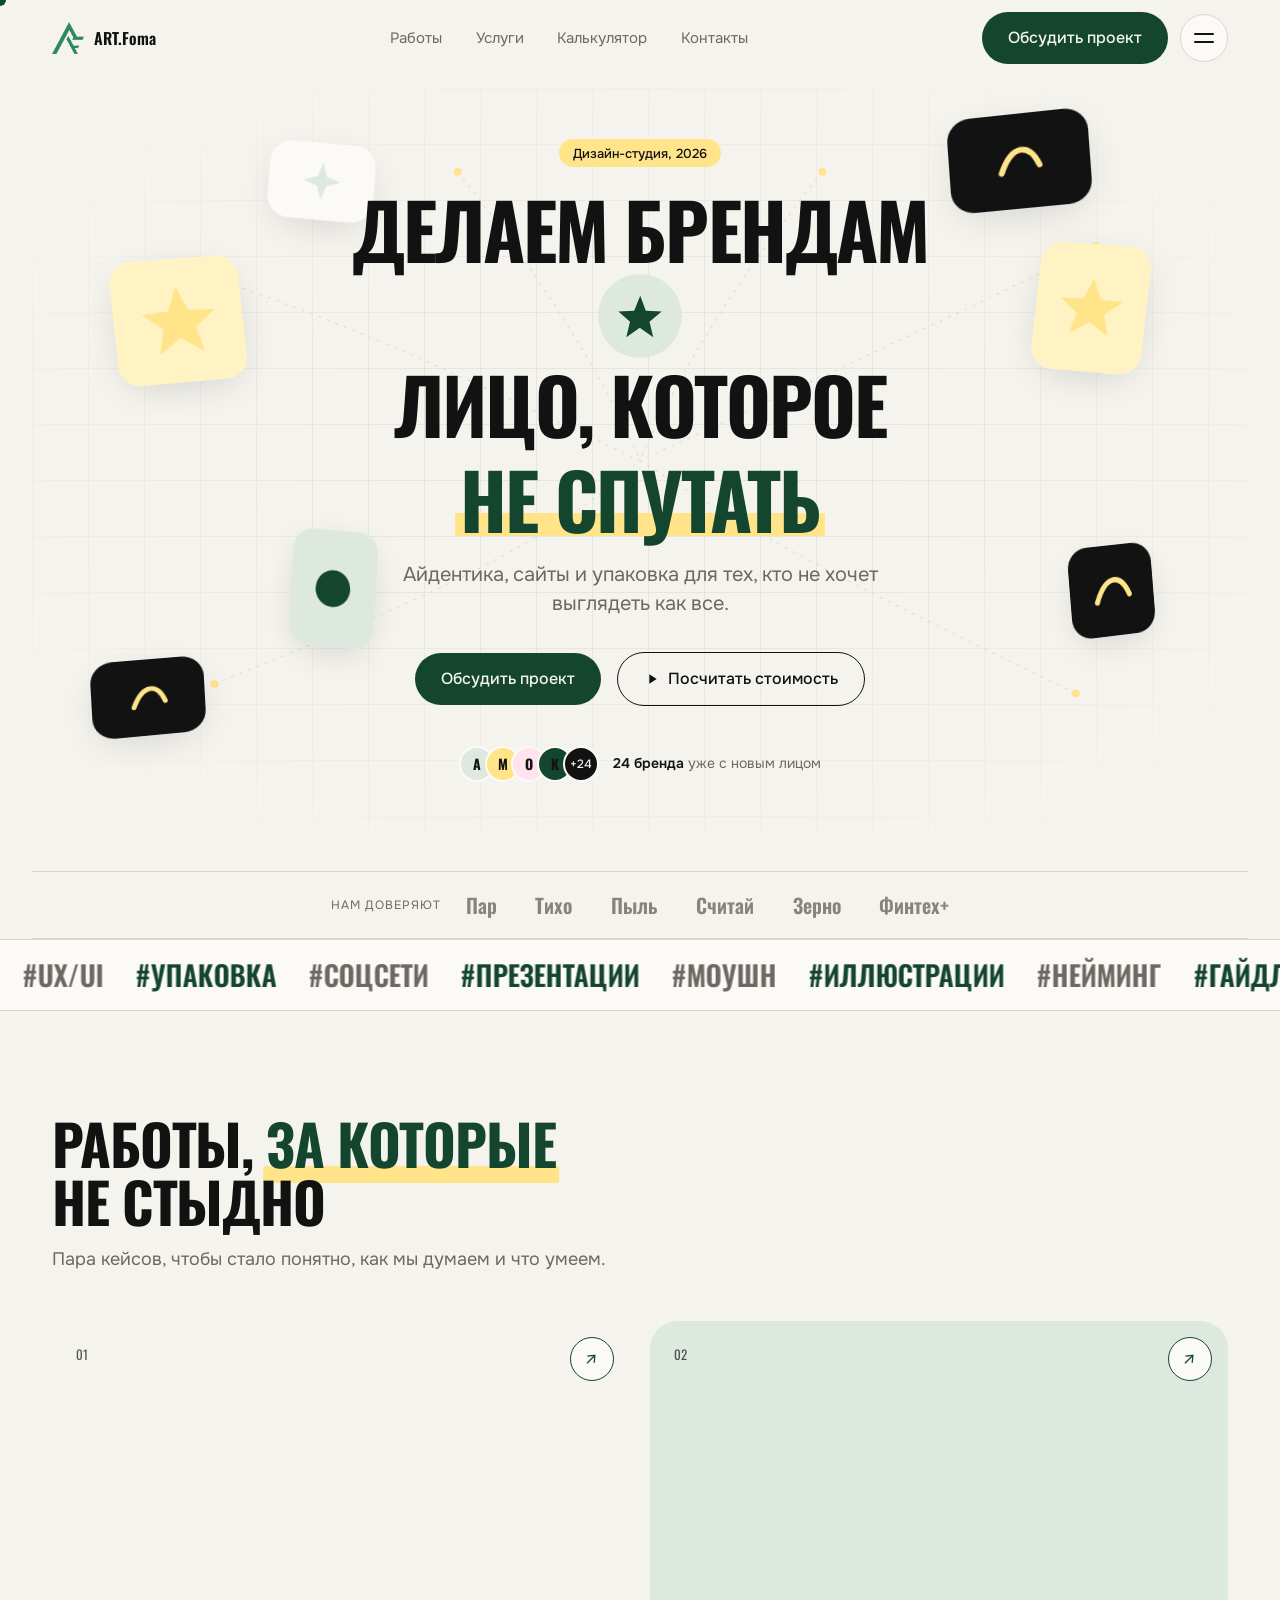
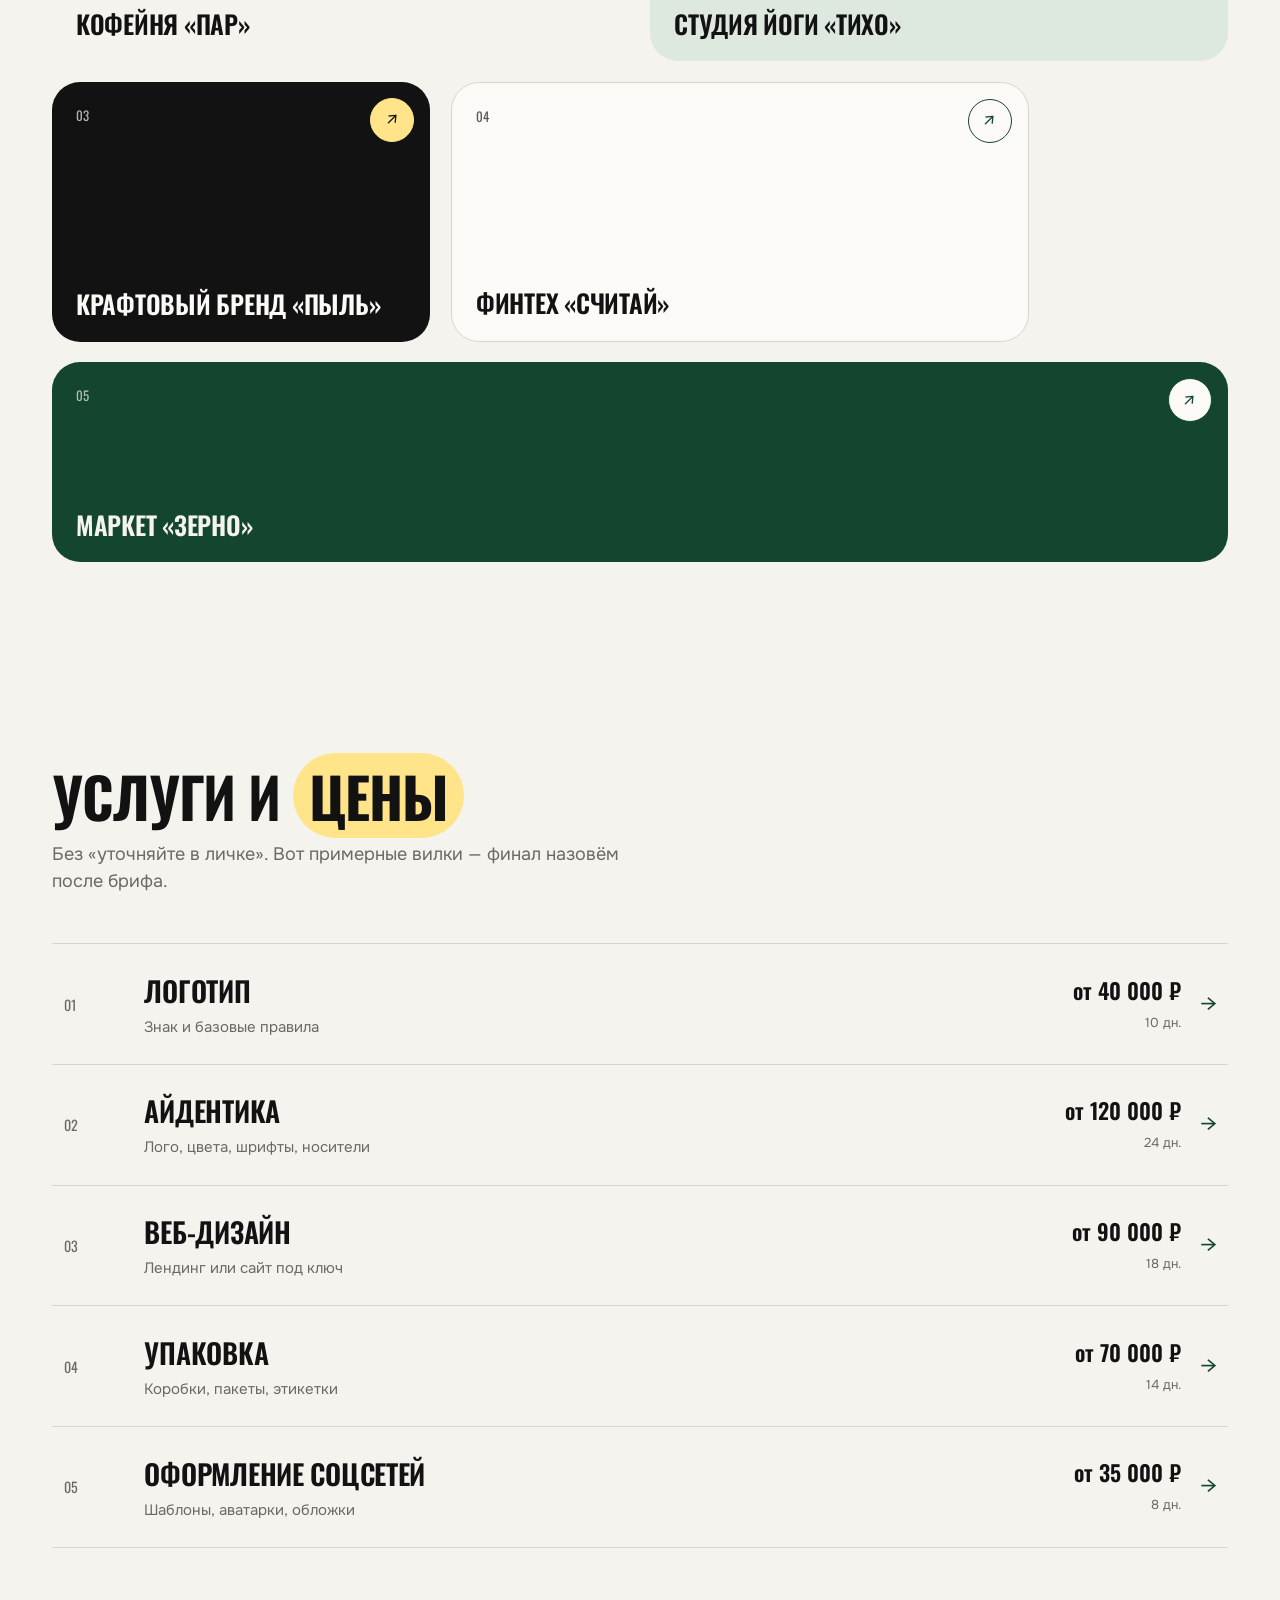
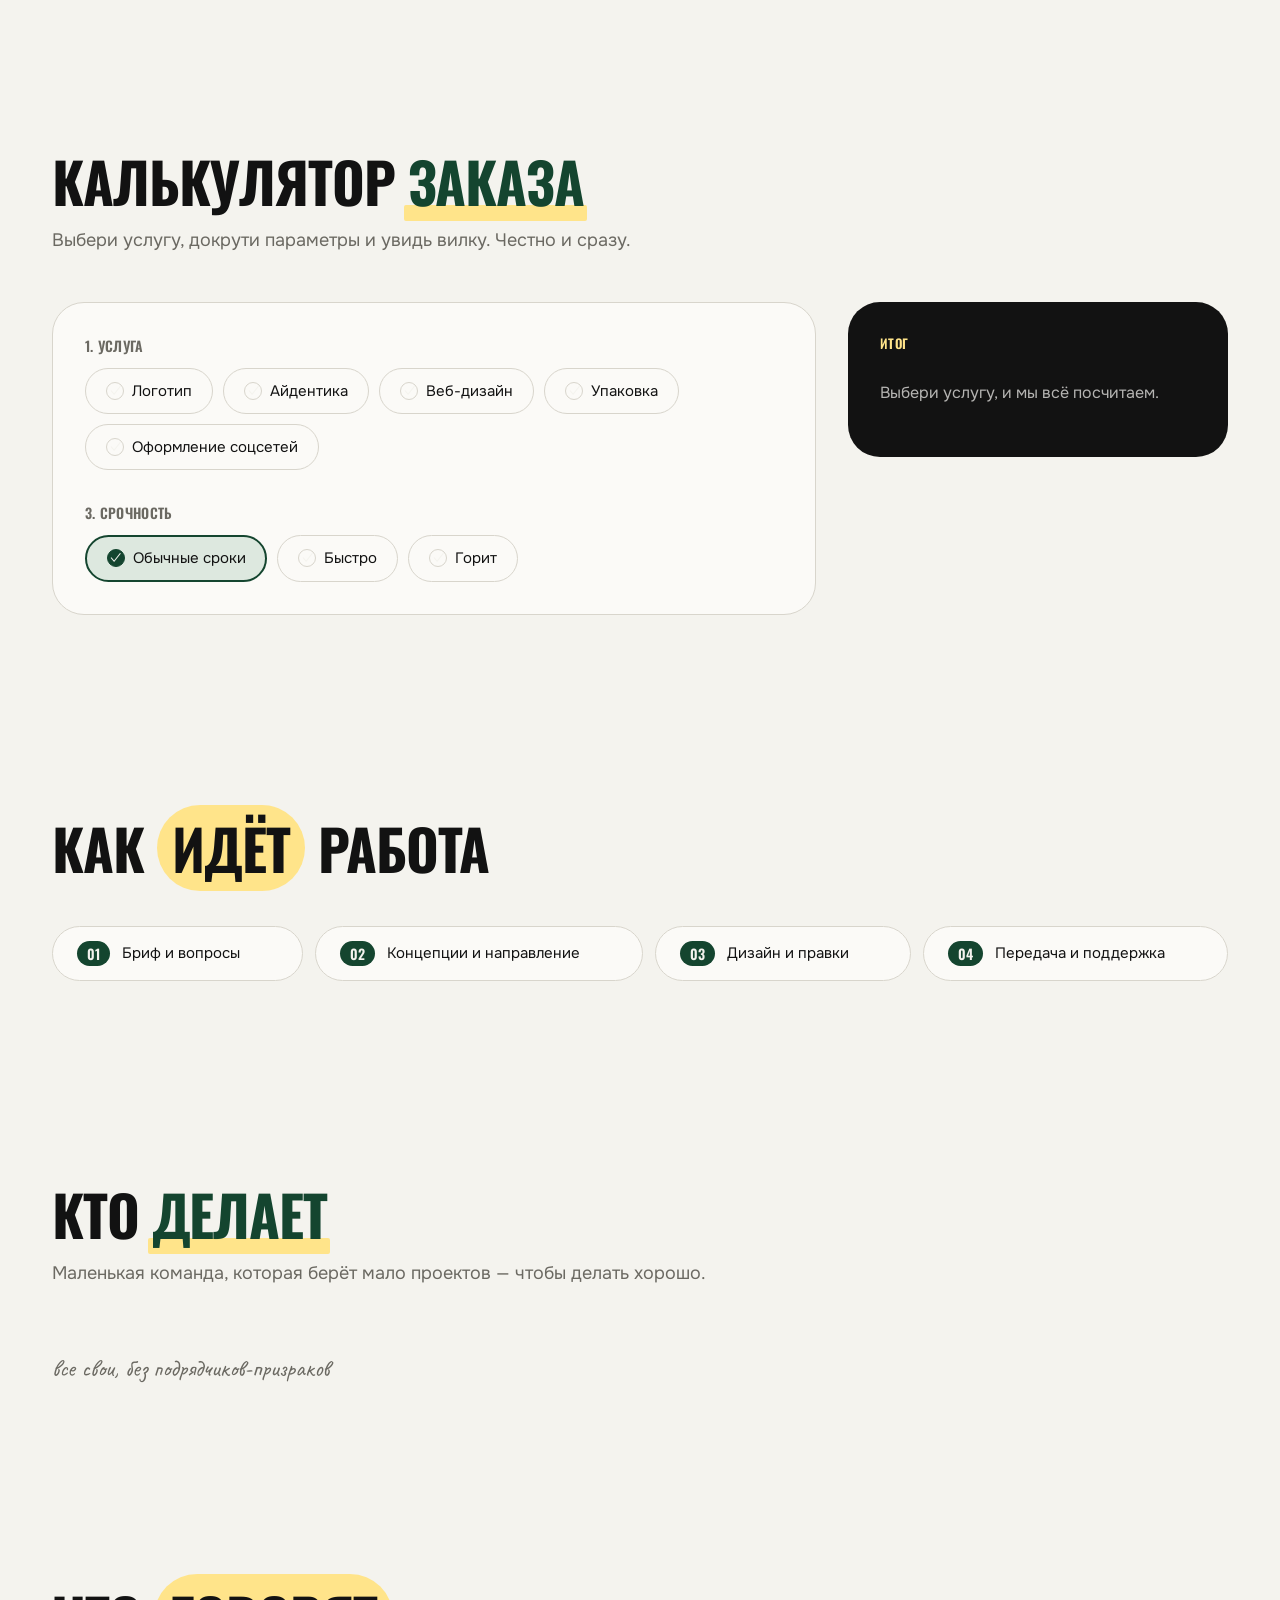
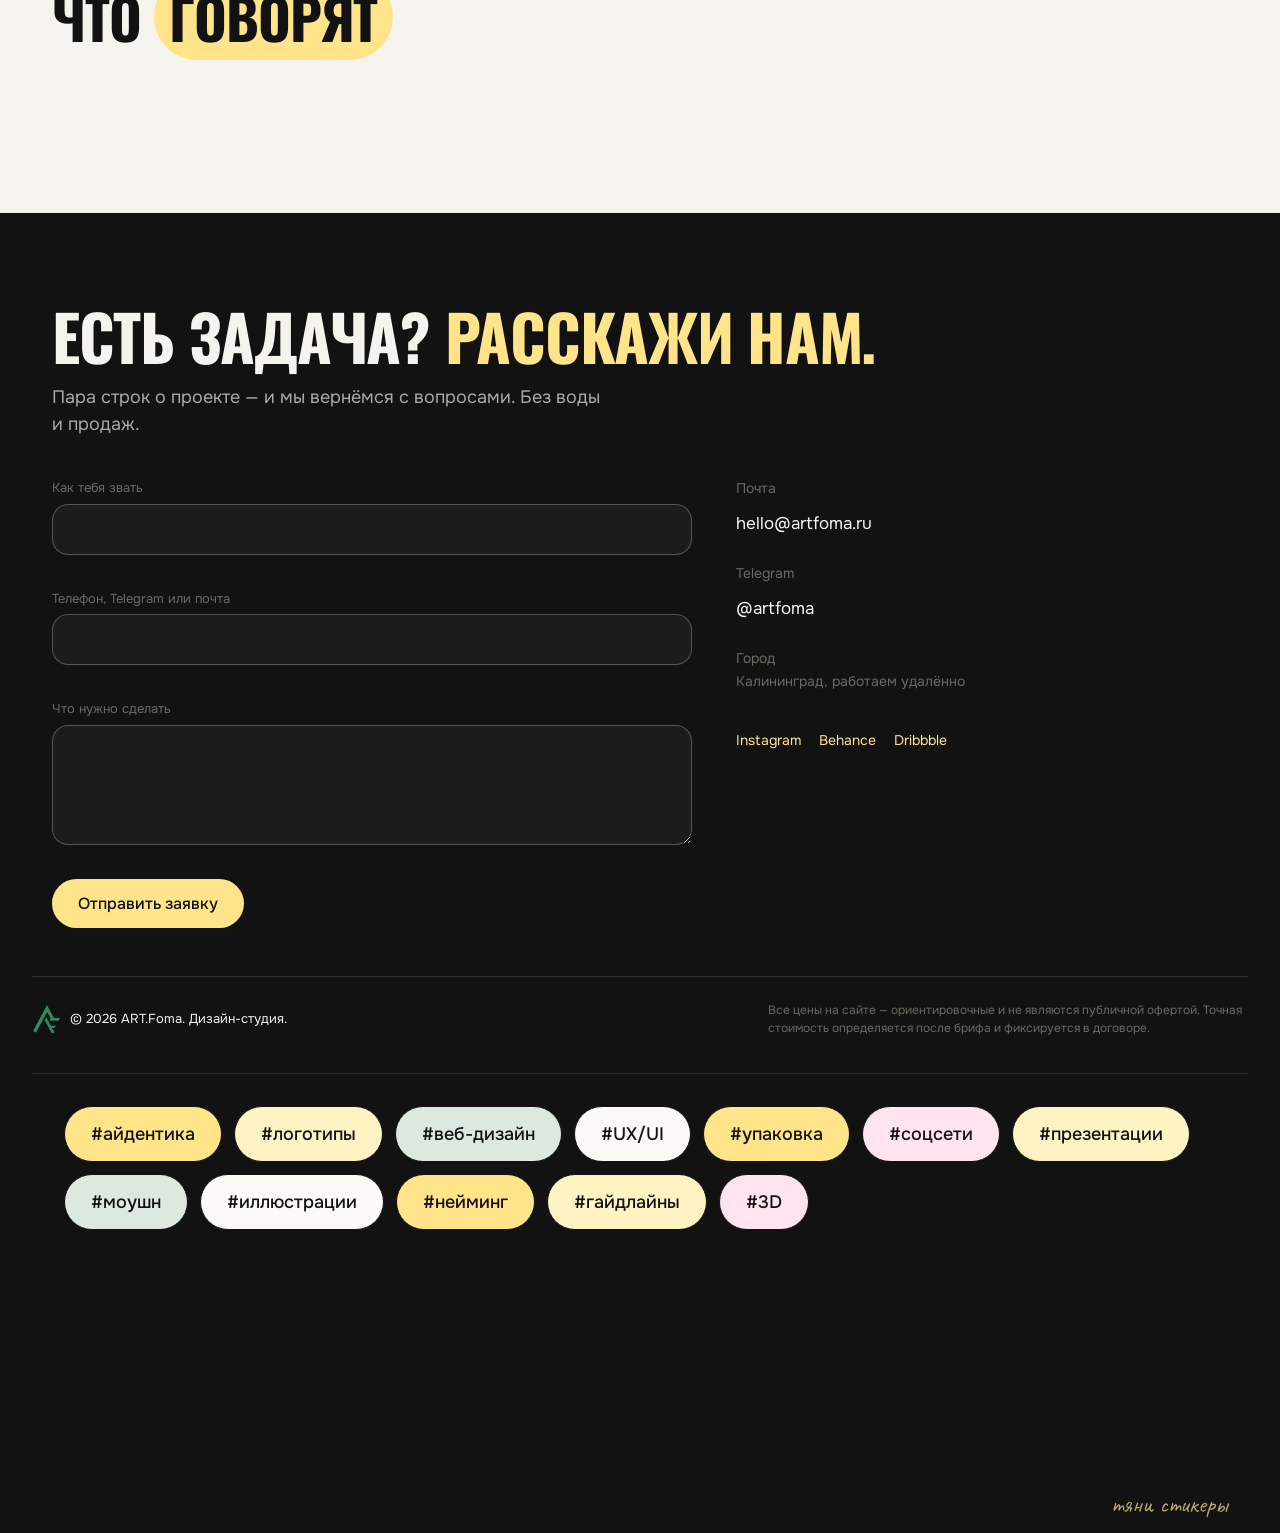
==== commit 8222ce2c: "Add files via upload" ====
--- a/index.html
+++ b/index.html
@@ -1,346 +1,353 @@
-<!DOCTYPE html>
-<html lang="ru">
-<head>
-  <meta charset="UTF-8">
-  <meta name="viewport" content="width=device-width, initial-scale=1.0, viewport-fit=cover">
-  <title>ART Foma — independent creative studio</title>
-  <meta name="description" content="ART Foma is an independent creative studio building brands, digital products and visual systems with character.">
-  <meta property="og:title" content="ART Foma — independent creative studio">
-  <meta property="og:type" content="website">
-  <meta property="og:description" content="Branding, identity systems, web design and creative direction for ideas that need a real visual language.">
-  <meta property="og:image" content="https://artfoma.ru/icons/logo/og-image.jpg">
-  <meta property="og:url" content="https://artfoma.ru/">
-  <meta name="theme-color" content="#f3eee7">
-
-  <link rel="icon" href="./icons/logo/favicon.ico" sizes="any">
-  <link rel="icon" type="image/svg+xml" href="./icons/logo/favicon.svg">
-  <link rel="apple-touch-icon" sizes="180x180" href="./icons/logo/apple-touch-icon.png">
-
-  <link rel="preconnect" href="https://fonts.googleapis.com">
-  <link rel="preconnect" href="https://fonts.gstatic.com" crossorigin>
-  <link href="https://fonts.googleapis.com/css2?family=Onest:wght@400;500;600;700&family=Caveat:wght@500;600&display=swap" rel="stylesheet">
-
-  <link rel="stylesheet" href="./css/tokens.css">
-  <link rel="stylesheet" href="./css/base.css">
-  <link rel="stylesheet" href="./css/components.css">
-  <link rel="stylesheet" href="./css/sections.css">
-  <link rel="stylesheet" href="./css/hero.css">
-  <link rel="stylesheet" href="./css/states.css">
-
-  <script defer src="./js/vendor/gsap.min.js"></script>
-  <script defer src="./js/vendor/ScrollTrigger.min.js"></script>
-  <script defer src="./js/vendor/lenis.min.js"></script>
-  <script defer src="./js/vendor/matter.min.js"></script>
-
-  <script defer src="./js/data/hero.js"></script>
-  <script defer src="./js/data/pricing.js"></script>
-  <script defer src="./js/data/cases.js"></script>
-  <script defer src="./js/data/reviews.js"></script>
-  <script defer src="./js/data/team.js"></script>
-
-  <script defer src="./js/env.js"></script>
-  <script defer src="./js/core/namespace.js"></script>
-  <script defer src="./js/core/bus.js"></script>
-  <script defer src="./js/core/utils.js"></script>
-  <script defer src="./js/core/format.js"></script>
-  <script defer src="./js/core/dom.js"></script>
-  <script defer src="./js/core/motion.js"></script>
-  <script defer src="./js/core/scroll.js"></script>
-  <script defer src="./js/core/state/store.js"></script>
-  <script defer src="./js/core/state/calculator.js"></script>
-
-  <script defer src="./js/utils/skeleton.js"></script>
-  <script defer src="./js/data/validate.js"></script>
-
-  <script defer src="./js/features/header.js"></script>
-  <script defer src="./js/features/menu.js"></script>
-  <script defer src="./js/features/cursor.js"></script>
-  <script defer src="./js/features/reveal.js"></script>
-  <script defer src="./js/features/parallax.js"></script>
-  <script defer src="./js/features/marquee.js"></script>
-  <script defer src="./js/features/hero.js"></script>
-  <script defer src="./js/features/works.js"></script>
-  <script defer src="./js/features/services.js"></script>
-  <script defer src="./js/features/calculator.js"></script>
-  <script defer src="./js/features/form.js"></script>
-  <script defer src="./js/features/sandbox.js"></script>
-
-  <script defer src="./js/main.js"></script>
-</head>
-<body>
-  <a class="skip-link" href="#hero">Skip to content</a>
-
-  <header class="site-header" id="siteHeader" data-theme="light">
-    <div class="header-inner">
-      <a class="brand" href="#hero" aria-label="ART Foma home">
-        <span class="brand__logo">
-          <img src="./icons/logo.png" alt="ART Foma" width="32" height="32" loading="eager">
-        </span>
-        <span class="brand__text">ART Foma</span>
-      </a>
-
-      <nav class="header-nav" aria-label="Main navigation">
-        <a href="#works" class="nav-link" data-nav="works">Works</a>
-        <a href="#services" class="nav-link" data-nav="services">Services</a>
-        <a href="#studio" class="nav-link" data-nav="studio">Studio</a>
-        <a href="#contacts" class="nav-link" data-nav="contacts">Contact</a>
-      </nav>
-
-      <div class="header-actions">
-        <a href="#contacts" class="btn btn--primary header-cta">Discuss a project</a>
-        <button class="burger" id="burger" aria-label="Open menu" aria-expanded="false" aria-controls="overlayMenu">
-          <span class="burger__line"></span>
-          <span class="burger__line"></span>
-        </button>
-      </div>
-    </div>
-  </header>
-
-  <div class="overlay" id="overlayMenu" role="dialog" aria-modal="true" aria-label="Main menu" hidden>
-    <div class="overlay__inner">
-      <button class="overlay__close" id="overlayClose" aria-label="Close menu">✕</button>
-      <nav class="overlay-nav" aria-label="Menu">
-        <ul class="overlay-list">
-          <li class="overlay-item overlay-item--left">
-            <a href="#works" class="overlay-link" data-menu-link>
-              <span class="overlay-link__txt">Works</span>
-              <span class="overlay-count" data-cases-count>0</span>
-            </a>
-            <span class="overlay-note">selected work</span>
-          </li>
-          <li class="overlay-item overlay-item--right">
-            <a href="#services" class="overlay-link" data-menu-link>
-              <span class="overlay-link__txt">Services</span>
-            </a>
-            <span class="overlay-note">identity + web</span>
-          </li>
-          <li class="overlay-item overlay-item--left">
-            <a href="#studio" class="overlay-link" data-menu-link>
-              <span class="overlay-link__txt">Studio</span>
-            </a>
-            <span class="overlay-note">how we think</span>
-          </li>
-          <li class="overlay-item overlay-item--right">
-            <a href="#contacts" class="overlay-link" data-menu-link>
-              <span class="overlay-link__txt">Contact</span>
-            </a>
-            <span class="overlay-note">let's build something clear</span>
-          </li>
-        </ul>
-      </nav>
-
-      <div class="overlay-foot">
-        <div class="overlay-socials">
-          <a href="https://t.me/ART_fom3nko" target="_blank" rel="noopener">Telegram</a>
-          <a href="https://instagram.com/" target="_blank" rel="noopener">Instagram</a>
-          <a href="https://behance.net/" target="_blank" rel="noopener">Behance</a>
-        </div>
-        <a href="#contacts" class="btn btn--primary" data-menu-link>Write us</a>
-      </div>
-    </div>
-  </div>
-
-  <main>
-    <section id="hero" class="hero" data-theme="light" aria-labelledby="heroTitle">
-      <div class="hero__panel">
-        <svg class="hero__links" viewBox="0 0 1200 800" preserveAspectRatio="none" aria-hidden="true">
-          <g stroke="var(--line)" stroke-width="1" fill="none" stroke-dasharray="3 6" opacity=".8">
-            <path d="M140 190 C 340 260, 480 340, 600 400"/>
-            <path d="M1050 170 C 900 250, 760 320, 600 400"/>
-            <path d="M180 640 C 360 560, 500 500, 600 400"/>
-            <path d="M1030 650 C 880 570, 740 500, 600 400"/>
-            <path d="M420 90 C 500 200, 560 300, 600 400"/>
-            <path d="M780 90 C 700 200, 640 300, 600 400"/>
-          </g>
-          <g fill="var(--butter)">
-            <circle cx="140" cy="190" r="4"/>
-            <circle cx="1050" cy="170" r="4"/>
-            <circle cx="180" cy="640" r="4"/>
-            <circle cx="1030" cy="650" r="4"/>
-            <circle cx="420" cy="90" r="4"/>
-            <circle cx="780" cy="90" r="4"/>
-          </g>
-        </svg>
-
-        <div class="hero__previews" id="heroPreviews" aria-hidden="false"></div>
-
-        <div class="hero__content">
-          <span class="hero__tag" data-hero-tag>ART Foma · independent studio</span>
-          <h1 class="hero__title" id="heroTitle" data-hero-headline></h1>
-          <p class="hero__subtitle" data-hero-subtitle>
-            We build identities, interfaces and visual systems that feel specific to the people behind them.
-          </p>
-
-          <div class="hero__actions">
-            <a href="#contacts" class="btn btn--primary" data-cursor-label="write" data-hero-cta-primary>Discuss your project</a>
-            <a href="#calculator" class="btn btn--ghost" data-cursor-label="brief" data-hero-cta-secondary>
-              <svg width="16" height="16" viewBox="0 0 24 24" fill="none" aria-hidden="true">
-                <path d="M8 5v14l11-7z" fill="currentColor"/>
-              </svg>
-              Request a brief
-            </a>
-          </div>
-
-          <div class="hero__proof" aria-label="Selected work">
-            <div class="hero__avatars" aria-hidden="true">
-              <span class="hero__avatar" style="background:var(--pine-soft)">A</span>
-              <span class="hero__avatar" style="background:var(--butter-soft)">M</span>
-              <span class="hero__avatar" style="background:var(--rose-soft)">O</span>
-              <span class="hero__avatar" style="background:var(--pine)">K</span>
-              <span class="hero__avatar hero__avatar--more">+24</span>
-            </div>
-            <p class="hero__proof-text"><strong>24 projects</strong> shaped around distinct voices and clearer positioning.</p>
-          </div>
-        </div>
-      </div>
-
-      <div class="hero__partners" aria-label="Creative focus">
-        <span class="hero__partners-label">Focus</span>
-        <ul class="hero__partners-list">
-          <li>Branding</li>
-          <li>Identity</li>
-          <li>Web</li>
-          <li>Packaging</li>
-          <li>Art direction</li>
-        </ul>
-      </div>
-    </section>
-
-    <div class="marquee" aria-hidden="true">
-      <div class="marquee__track" id="marqueeTrack">
-        <span>#branding</span><span>#identity</span><span>#web</span><span>#ux-ui</span><span>#packaging</span><span>#creative-direction</span><span>#visual-systems</span>
-      </div>
-    </div>
-
-    <section id="works" class="works" data-theme="light">
-      <div class="section-head">
-        <h2 class="section-title">Selected <span class="hl-marker">work</span></h2>
-        <p class="section-sub">Every project gets its own logic, voice, and visual tension. The system stays consistent; the language changes.</p>
-      </div>
-      <div class="works-grid" id="worksGrid"></div>
-    </section>
-
-    <section id="studio" class="services" data-theme="light">
-      <div class="section-head">
-        <h2 class="section-title">Studio <span class="hl-pill">philosophy</span></h2>
-        <p class="section-sub">We are not building a generic studio template. We study the problem, move with intention, and make the form serve the idea.</p>
-      </div>
-      <div class="process-track">
-        <div class="process-step">
-          <span class="process-num">01</span>
-          <strong>Read the brief</strong>
-          <span>We look for the real tension, the audience, the context and the risk of sameness.</span>
-        </div>
-        <div class="process-step">
-          <span class="process-num">02</span>
-          <strong>Shape direction</strong>
-          <span>Visual systems are formed from meaning, not from trends or borrowed agency formulas.</span>
-        </div>
-        <div class="process-step">
-          <span class="process-num">03</span>
-          <strong>Build the form</strong>
-          <span>Typography, layout, motion and composition are used with purpose and rhythm.</span>
-        </div>
-        <div class="process-step">
-          <span class="process-num">04</span>
-          <strong>Ship cleanly</strong>
-          <span>We deliver a thoughtful system that remains usable, stable and easy to grow.</span>
-        </div>
-      </div>
-    </section>
-
-    <section id="services" class="services" data-theme="light">
-      <div class="section-head">
-        <h2 class="section-title">Services <span class="hl-marker">for ambitious brands</span></h2>
-        <p class="section-sub">Branding, digital design and communication systems for businesses that need clarity without looking generic.</p>
-      </div>
-      <ul class="services-list" id="servicesList"></ul>
-    </section>
-
-    <section id="calculator" class="calculator" data-theme="light">
-      <div class="section-head">
-        <h2 class="section-title">Project <span class="hl-pill">estimate</span></h2>
-        <p class="section-sub">The scope is not a guess. We structure the work around the actual problem, timeline and level of design depth.</p>
-      </div>
-      <div class="calc-layout">
-        <div class="calc-steps" id="calcSteps"></div>
-        <aside class="calc-summary" id="calcSummary" data-theme="dark" aria-live="polite"></aside>
-      </div>
-    </section>
-
-    <section id="team" class="team" data-theme="light">
-      <div class="section-head">
-        <h2 class="section-title">The <span class="hl-marker">team</span></h2>
-        <p class="section-sub">Small, independent and collaborative. We value authorship, clarity of roles and a studio culture with room for personal thinking.</p>
-      </div>
-      <div class="team-grid" id="teamGrid"></div>
-      <div class="team-note handwritten" style="display:block;margin-top:18px;">small team, sharp thinking, serious craft</div>
-    </section>
-
-    <section id="reviews" class="reviews" data-theme="light">
-      <div class="section-head">
-        <h2 class="section-title">What <span class="hl-pill">clients say</span></h2>
-      </div>
-      <div class="reviews-track" id="reviewsTrack" role="list" aria-label="Client reviews"></div>
-    </section>
-
-    <div class="dark-block" data-theme="dark">
-      <section id="contacts" class="contacts">
-        <div class="contacts__head">
-          <h2 class="contacts__title">Need a stronger <span class="hl-butter">visual voice?</span></h2>
-          <p class="contacts__sub">Tell us what needs to be clearer, sharper or more memorable. We’ll map the right direction.</p>
-        </div>
-
-        <div class="contacts__grid">
-          <form class="lead-form" id="leadForm" novalidate>
-            <div class="field">
-              <label for="lf-name">Your name</label>
-              <input id="lf-name" name="name" type="text" autocomplete="name" required>
-              <span class="field-error" data-error-for="name"></span>
-            </div>
-            <div class="field">
-              <label for="lf-contact">Phone, Telegram or email</label>
-              <input id="lf-contact" name="contact" type="text" autocomplete="email" required>
-              <span class="field-error" data-error-for="contact"></span>
-            </div>
-            <div class="field">
-              <label for="lf-message">What are you building?</label>
-              <textarea id="lf-message" name="message" rows="4" required></textarea>
-              <span class="field-error" data-error-for="message"></span>
-            </div>
-            <input type="hidden" name="calc" id="lf-calc">
-            <input type="text" name="company_website" id="lf-hp" class="hp" tabindex="-1" autocomplete="off" aria-hidden="true">
-            <div class="form-actions">
-              <button type="submit" class="btn btn--primary" id="leadSubmit">Send brief</button>
-              <span class="form-status" id="formStatus" role="status"></span>
-            </div>
-          </form>
-
-          <div class="contacts__side">
-            <div class="contacts__line"><span>Email</span><a href="mailto:hello@artfoma.ru">hello@artfoma.ru</a></div>
-            <div class="contacts__line"><span>Telegram</span><a href="https://t.me/ART_fom3nko" target="_blank" rel="noopener">@ART_fom3nko</a></div>
-            <div class="contacts__line"><span>Location</span><span>Remote · Kaliningrad</span></div>
-            <div class="contacts__socials">
-              <a href="https://instagram.com/" target="_blank" rel="noopener">Instagram</a>
-              <a href="https://behance.net/" target="_blank" rel="noopener">Behance</a>
-              <a href="https://dribbble.com/" target="_blank" rel="noopener">Dribbble</a>
-            </div>
-          </div>
-        </div>
-      </section>
-
-      <footer class="site-footer">
-        <div class="footer-inner">
-          <div class="footer-left">
-            <img src="./icons/logo.png" alt="ART Foma" width="28" height="28">
-            <span>© 2026 ART Foma</span>
-          </div>
-          <p class="footer-legal">Independent creative studio working across branding, digital design and visual direction.</p>
-        </div>
-      </footer>
-    </div>
-  </main>
-
-  <div class="cursor" id="cursor" aria-hidden="true"><span class="cursor__label" id="cursorLabel"></span></div>
-</body>
-</html>
+<!DOCTYPE html>
+<html lang="ru">
+<head>
+  <meta charset="UTF-8">
+  <meta name="viewport" content="width=device-width, initial-scale=1.0, viewport-fit=cover">
+  <title>ART.Foma — дизайн-студия: айдентика, логотипы, веб-дизайн</title>
+  <meta name="description" content="ART.Foma — дизайн-студия. Делаем брендам лицо, которое не спутать: айдентика, сайты, упаковка. Считай стоимость онлайн и расскажи, что болит.">
+  
+  <meta property="og:url" content="https://artfoma.ru/">
+  <meta property="og:title" content="ART.Foma — дизайн-студия">
+  <meta property="og:description" content="Айдентика, сайты и упаковка для тех, кто не хочет выглядеть как все.">
+  <meta property="og:type" content="website">
+  <meta property="og:image" content="https://artfoma.ru/icons/logo/og-image.jpg">
+  <meta property="og:locale" content="ru_RU">
+
+  <meta name="msapplication-TileColor" content="#F4F3EE">
+  <meta name="theme-color" content="#F4F3EE">
+
+  <link rel="icon" href="./icons/logo/favicon.ico" sizes="any">
+  <link rel="icon" type="image/svg+xml" href="./icons/logo/favicon.svg">
+  <link rel="icon" type="image/png" sizes="32x32" href="./icons/logo/favicon-32x32.png">
+  <link rel="icon" type="image/png" sizes="16x16" href="./icons/logo/favicon-16x16.png">
+  <link rel="apple-touch-icon" sizes="180x180" href="./icons/logo/apple-touch-icon.png">
+  <link rel="manifest" href="./site.webmanifest">
+  <link rel="mask-icon" href="./icons/logo/safari-pinned-tab.svg" color="#14452F">
+
+  <link rel="preconnect" href="https://fonts.googleapis.com">
+  <link rel="preconnect" href="https://fonts.gstatic.com" crossorigin>
+  <link href="https://fonts.googleapis.com/css2?family=Oswald:wght@500;600;700&family=Onest:wght@400;500&family=Caveat:wght@500;600&display=swap" rel="stylesheet">
+
+  <link rel="stylesheet" href="./css/skeleton.css">
+  <link rel="stylesheet" href="./css/tokens.css">
+  <link rel="stylesheet" href="./css/base.css">
+  <link rel="stylesheet" href="./css/components.css">
+  <link rel="stylesheet" href="./css/sections.css">
+  <link rel="stylesheet" href="./css/hero.css">
+  <link rel="stylesheet" href="./css/states.css">
+
+  <script defer src="./js/vendor/gsap.min.js"></script>
+  <script defer src="./js/vendor/ScrollTrigger.min.js"></script>
+  <script defer src="./js/vendor/lenis.min.js"></script>
+  <script defer src="./js/vendor/matter.min.js"></script>
+
+  <script defer src="./js/data/hero.js"></script>
+  <script defer src="./js/data/pricing.js"></script>
+  <script defer src="./js/data/cases.js"></script>
+  <script defer src="./js/data/reviews.js"></script>
+  <script defer src="./js/data/team.js"></script>
+
+  <script defer src="./js/env.js"></script>
+
+  <script defer src="./js/core/namespace.js"></script>
+  <script defer src="./js/core/bus.js"></script>
+  <script defer src="./js/core/utils.js"></script>
+  <script defer src="./js/core/format.js"></script>
+  <script defer src="./js/core/dom.js"></script>
+  <script defer src="./js/core/motion.js"></script>
+  <script defer src="./js/core/scroll.js"></script>
+  <script defer src="./js/core/state/store.js"></script>
+  <script defer src="./js/core/state/calculator.js"></script>
+
+  <script defer src="./js/utils/skeleton.js"></script>
+  <script defer src="./js/data/validate.js"></script>
+
+  <script defer src="./js/features/header.js"></script>
+  <script defer src="./js/features/menu.js"></script>
+  <script defer src="./js/features/cursor.js"></script>
+  <script defer src="./js/features/reveal.js"></script>
+  <script defer src="./js/features/parallax.js"></script>
+  <script defer src="./js/features/marquee.js"></script>
+  <script defer src="./js/features/hero.js"></script>
+  <script defer src="./js/features/works.js"></script>
+  <script defer src="./js/features/services.js"></script>
+  <script defer src="./js/features/calculator.js"></script>
+  <script defer src="./js/features/form.js"></script>
+  <script defer src="./js/features/sandbox.js"></script>
+
+  <script defer src="./js/main.js"></script>
+</head>
+<body>
+  <a class="skip-link" href="#hero">К содержимому</a>
+
+  <header class="site-header" id="siteHeader" data-theme="light">
+    <div class="header-inner">
+      <a class="brand" href="#hero" aria-label="ART.Foma">
+        <span class="brand__logo">
+          <img src="./icons/logo.png" alt="ART.Foma" width="32" height="32" loading="eager"
+               onerror="this.style.display='none';this.parentNode.textContent='A'">
+        </span>
+        <span class="brand__text">ART.Foma</span>
+      </a>
+      <nav class="header-nav" aria-label="Основная навигация">
+        <a href="#works" class="nav-link" data-nav="works">Работы</a>
+        <a href="#services" class="nav-link" data-nav="services">Услуги</a>
+        <a href="#calculator" class="nav-link" data-nav="calculator">Калькулятор</a>
+        <a href="#contacts" class="nav-link" data-nav="contacts">Контакты</a>
+      </nav>
+      <div class="header-actions">
+        <a href="#contacts" class="btn btn--primary header-cta">Обсудить проект</a>
+        <button class="burger" id="burger" aria-label="Открыть меню" aria-expanded="false" aria-controls="overlayMenu">
+          <span class="burger__line"></span><span class="burger__line"></span>
+        </button>
+      </div>
+    </div>
+  </header>
+
+  <div class="overlay" id="overlayMenu" role="dialog" aria-modal="true" aria-label="Меню сайта" hidden>
+    <div class="overlay__inner">
+      <button class="overlay__close" id="overlayClose" aria-label="Закрыть меню">✕</button>
+      <nav class="overlay-nav" aria-label="Меню">
+        <ul class="overlay-list">
+          <li class="overlay-item overlay-item--left">
+            <a href="#works" class="overlay-link" data-menu-link>
+              <span class="overlay-link__txt">РАБОТЫ</span>
+              <span class="overlay-count" data-cases-count>0</span>
+            </a>
+            <span class="overlay-note">всё, чем гордимся ( здесь может быть твой проект )</span>
+          </li>
+          <li class="overlay-item overlay-item--right">
+            <a href="#services" class="overlay-link" data-menu-link>
+              <span class="overlay-link__txt">УСЛУГИ И ЦЕНЫ</span>
+            </a>
+            <span class="overlay-note">мы тоже кушать хотим, понимаешь?</span>
+          </li>
+          <li class="overlay-item overlay-item--left">
+            <a href="#calculator" class="overlay-link" data-menu-link>
+              <span class="overlay-link__txt">КАЛЬКУЛЯТОР</span>
+            </a>
+            <span class="overlay-note">посчитай сам</span>
+          </li>
+          <li class="overlay-item overlay-item--right">
+            <a href="#contacts" class="overlay-link" data-menu-link>
+              <span class="overlay-link__txt">КОНТАКТЫ</span>
+            </a>
+            <span class="overlay-note">расскажи, что болит</span>
+          </li>
+        </ul>
+      </nav>
+      <div class="overlay-foot">
+        <div class="overlay-socials">
+          <a href="https://t.me/ART_fom3nko" target="_blank" rel="noopener">Telegram</a>
+          <a href="https://instagram.com/" target="_blank" rel="noopener">Instagram</a>
+          <a href="https://behance.net/" target="_blank" rel="noopener">Behance</a>
+        </div>
+        <a href="#contacts" class="btn btn--primary" data-menu-link>Написать</a>
+      </div>
+    </div>
+    <div class="overlay-preview" id="overlayPreview" aria-hidden="true"></div>
+  </div>
+
+  <main>
+    <section id="hero" class="hero" data-theme="light" aria-labelledby="heroTitle">
+      <div class="hero__panel">
+
+        <svg class="hero__links" viewBox="0 0 1200 800" preserveAspectRatio="none" aria-hidden="true">
+          <g stroke="var(--line)" stroke-width="1" fill="none" stroke-dasharray="3 6" opacity=".8">
+            <path d="M140 190 C 340 260, 480 340, 600 400"/>
+            <path d="M1050 170 C 900 250, 760 320, 600 400"/>
+            <path d="M180 640 C 360 560, 500 500, 600 400"/>
+            <path d="M1030 650 C 880 570, 740 500, 600 400"/>
+            <path d="M420 90  C 500 200, 560 300, 600 400"/>
+            <path d="M780 90  C 700 200, 640 300, 600 400"/>
+          </g>
+          <g fill="var(--butter)">
+            <circle cx="140" cy="190" r="4"/>
+            <circle cx="1050" cy="170" r="4"/>
+            <circle cx="180" cy="640" r="4"/>
+            <circle cx="1030" cy="650" r="4"/>
+            <circle cx="420" cy="90"  r="4"/>
+            <circle cx="780" cy="90"  r="4"/>
+          </g>
+        </svg>
+
+        <div class="hero__previews" id="heroPreviews" aria-hidden="false"></div>
+        <div class="hero__content">
+          <span class="hero__tag" data-hero-tag>Дизайн-студия, 2026</span>
+          <h1 class="hero__title" id="heroTitle" data-hero-headline></h1>
+          <p class="hero__subtitle" data-hero-subtitle>
+            Айдентика, сайты и упаковка для тех, кто не хочет выглядеть как все.
+          </p>
+
+          <div class="hero__actions">
+            <a href="#contacts" class="btn btn--primary hero__cta" data-cursor-label="написать" data-hero-cta-primary>Обсудить проект</a>
+            <a href="#calculator" class="btn btn--ghost btn--ghost-dark" data-cursor-label="посчитать" data-hero-cta-secondary>
+              <svg width="16" height="16" viewBox="0 0 24 24" fill="none" aria-hidden="true">
+                <path d="M8 5v14l11-7z" fill="currentColor"/>
+              </svg>
+              Посчитать стоимость
+            </a>
+          </div>
+
+          <div class="hero__proof" aria-label="Нам доверяют">
+            <div class="hero__avatars" aria-hidden="true">
+              <span class="hero__avatar" style="background:var(--pine-mist)">А</span>
+              <span class="hero__avatar" style="background:var(--butter)">М</span>
+              <span class="hero__avatar" style="background:var(--rose-soft)">О</span>
+              <span class="hero__avatar" style="background:var(--pine)">К</span>
+              <span class="hero__avatar hero__avatar--more">+24</span>
+            </div>
+            <p class="hero__proof-text">
+              <strong>24 бренда</strong> уже с новым лицом
+            </p>
+          </div>
+        </div>
+      </div>
+
+      <div class="hero__partners" aria-label="Клиенты и партнёры">
+        <span class="hero__partners-label">Нам доверяют</span>
+        <ul class="hero__partners-list">
+          <li>Пар</li>
+          <li>Тихо</li>
+          <li>Пыль</li>
+          <li>Считай</li>
+          <li>Зерно</li>
+          <li>Финтех+</li>
+        </ul>
+      </div>
+    </section>
+
+    <div class="marquee" aria-hidden="true">
+      <div class="marquee__track" id="marqueeTrack">
+        <span>#айдентика</span><span>#логотипы</span><span>#веб-дизайн</span><span>#UX/UI</span><span>#упаковка</span><span>#соцсети</span><span>#презентации</span><span>#моушн</span><span>#иллюстрации</span><span>#нейминг</span><span>#гайдлайны</span><span>#3D</span>
+      </div>
+    </div>
+
+    <section id="works" class="works" data-theme="light">
+      <div class="section-head">
+        <h2 class="section-title">РАБОТЫ, <span class="hl-marker">ЗА КОТОРЫЕ</span> НЕ СТЫДНО</h2>
+        <p class="section-sub">Пара кейсов, чтобы стало понятно, как мы думаем и что умеем.</p>
+      </div>
+      <div class="works-grid" id="worksGrid"></div>
+    </section>
+
+    <section id="services" class="services" data-theme="light">
+      <div class="section-head">
+        <h2 class="section-title">УСЛУГИ И <span class="hl-pill">ЦЕНЫ</span></h2>
+        <p class="section-sub">Без «уточняйте в личке». Вот примерные вилки — финал назовём после брифа.</p>
+      </div>
+      <ul class="services-list" id="servicesList"></ul>
+    </section>
+
+    <section id="calculator" class="calculator" data-theme="light">
+      <div class="section-head">
+        <h2 class="section-title">КАЛЬКУЛЯТОР <span class="hl-marker">ЗАКАЗА</span></h2>
+        <p class="section-sub">Выбери услугу, докрути параметры и увидь вилку. Честно и сразу.</p>
+      </div>
+      <div class="calc-layout">
+        <div class="calc-steps" id="calcSteps"></div>
+        <aside class="calc-summary" id="calcSummary" data-theme="dark" aria-live="polite"></aside>
+      </div>
+    </section>
+
+    <section id="process" class="process" data-theme="light">
+      <div class="section-head">
+        <h2 class="section-title">КАК <span class="hl-pill">ИДЁТ</span> РАБОТА</h2>
+      </div>
+      <ol class="process-track">
+        <li class="process-step"><span class="process-num">01</span><span>Бриф и вопросы</span></li>
+        <li class="process-step"><span class="process-num">02</span><span>Концепции и направление</span></li>
+        <li class="process-step"><span class="process-num">03</span><span>Дизайн и правки</span></li>
+        <li class="process-step"><span class="process-num">04</span><span>Передача и поддержка</span></li>
+      </ol>
+    </section>
+
+    <section id="team" class="team" data-theme="light">
+      <div class="section-head">
+        <h2 class="section-title">КТО <span class="hl-marker">ДЕЛАЕТ</span></h2>
+        <p class="section-sub">Маленькая команда, которая берёт мало проектов — чтобы делать хорошо.</p>
+      </div>
+      <div class="team-grid" id="teamGrid"></div>
+      <span class="team-note handwritten">все свои, без подрядчиков-призраков</span>
+    </section>
+
+    <section id="reviews" class="reviews" data-theme="light">
+      <div class="section-head">
+        <h2 class="section-title">ЧТО <span class="hl-pill">ГОВОРЯТ</span></h2>
+      </div>
+      <div class="reviews-track" id="reviewsTrack" role="list" aria-label="Отзывы клиентов" tabindex="0"></div>
+    </section>
+
+    <div class="dark-block" data-theme="dark">
+      <section id="contacts" class="contacts">
+        <div class="contacts__head">
+          <h2 class="contacts__title">ЕСТЬ ЗАДАЧА? <span class="hl-butter">РАССКАЖИ НАМ.</span></h2>
+          <p class="contacts__sub">Пара строк о проекте — и мы вернёмся с вопросами. Без воды и продаж.</p>
+        </div>
+        <div class="contacts__grid">
+          <form class="lead-form" id="leadForm" novalidate>
+            <div class="field">
+              <label for="lf-name">Как тебя звать</label>
+              <input id="lf-name" name="name" type="text" autocomplete="name" required>
+              <span class="field-error" data-error-for="name"></span>
+            </div>
+            <div class="field">
+              <label for="lf-contact">Телефон, Telegram или почта</label>
+              <input id="lf-contact" name="contact" type="text" autocomplete="email" required>
+              <span class="field-error" data-error-for="contact"></span>
+            </div>
+            <div class="field">
+              <label for="lf-message">Что нужно сделать</label>
+              <textarea id="lf-message" name="message" rows="4" required></textarea>
+              <span class="field-error" data-error-for="message"></span>
+            </div>
+            <input type="hidden" name="calc" id="lf-calc">
+            <input type="text" name="company_website" id="lf-hp" class="hp" tabindex="-1" autocomplete="off" aria-hidden="true">
+            <div class="form-actions">
+              <button type="submit" class="btn btn--primary" id="leadSubmit">Отправить заявку</button>
+              <span class="form-status" id="formStatus" role="status"></span>
+            </div>
+          </form>
+          <div class="contacts__side">
+            <div class="contacts__line"><span>Почта</span><a href="mailto:hello@artfoma.ru">hello@artfoma.ru</a></div>
+            <div class="contacts__line"><span>Telegram</span><a href="https://t.me/" target="_blank" rel="noopener">@artfoma</a></div>
+            <div class="contacts__line"><span>Город</span><span>Калининград, работаем удалённо</span></div>
+            <div class="contacts__socials">
+              <a href="https://instagram.com/" target="_blank" rel="noopener">Instagram</a>
+              <a href="https://behance.net/" target="_blank" rel="noopener">Behance</a>
+              <a href="https://dribbble.com/" target="_blank" rel="noopener">Dribbble</a>
+            </div>
+          </div>
+        </div>
+      </section>
+
+      <footer class="site-footer">
+        <div class="footer-inner">
+          <div class="footer-left">
+            <img src="./icons/logo.png" alt="ART.Foma" width="28" height="28"
+                 onerror="this.style.display='none'">
+            <span>© 2026 ART.Foma. Дизайн-студия.</span>
+          </div>
+          <p class="footer-legal">Все цены на сайте — ориентировочные и не являются публичной офертой. Точная стоимость определяется после брифа и фиксируется в договоре.</p>
+        </div>
+
+        <div class="sandbox" id="sandbox" role="group" aria-label="Чем мы занимаемся">
+          <div class="sandbox__fallback" id="sandboxFallback" hidden></div>
+          <div class="sandbox__hint handwritten" id="sandboxHint">тяни стикеры</div>
+          <div class="sandbox__scroll-rail" aria-hidden="true"></div>
+          <button class="btn btn--primary" id="sandboxGravity" aria-pressed="false"
+                  style="position:absolute;right:calc(16px + var(--safe-r));top:16px;z-index:20;display:none;min-height:44px;background:var(--butter);color:var(--ink)">
+            Наклоняй телефон
+          </button>
+          <button class="btn btn--primary" id="sandboxShake" type="button"
+                  style="position:absolute;right:calc(16px + var(--safe-r));top:16px;z-index:20;display:none;min-height:44px">
+            Встряхнуть
+          </button>
+        </div>
+      </footer>
+    </div>
+  </main>
+
+  <div class="cursor" id="cursor" aria-hidden="true"><span class="cursor__label" id="cursorLabel"></span></div>
+</body>
+</html>
--- a/css/skeleton.css
+++ b/css/skeleton.css
@@ -0,0 +1,94 @@
+/* ============================================================
+   SKELETON (Shimmer) — заглушки загрузки
+   ============================================================ */
+
+/* Skeleton Line */
+.skeleton-line {
+    width: 100%;
+    height: 12px;
+    border-radius: 999px;
+    overflow: hidden;
+    position: relative;
+    background: #1a2130;
+    border: 1px solid var(--border);
+  }
+  .skeleton-line::after {
+    content: "";
+    position: absolute;
+    inset: 0;
+    background: linear-gradient(90deg, transparent, rgba(255,255,255,.08), transparent);
+    transform: translateX(-100%);
+    animation: skeleton-shimmer calc(1.2s * var(--speed, 1)) linear infinite;
+  }
+  
+  /* Skeleton Card */
+  .skeleton-card {
+    width: 100%;
+    display: grid;
+    grid-template-columns: auto 1fr;
+    grid-template-rows: auto auto auto;
+    gap: 10px 12px;
+  }
+  .skeleton-card .ph {
+    background: #1a2130;
+    position: relative;
+    overflow: hidden;
+    border-radius: 8px;
+    min-height: 12px;
+  }
+  .skeleton-card .avatar {
+    width: 44px;
+    height: 44px;
+    grid-row: 1 / span 2;
+    border-radius: 50%;
+  }
+  .skeleton-card .line { height: 12px; }
+  .skeleton-card .w60 { width: 60%; }
+  .skeleton-card .w80 { width: 80%; }
+  .skeleton-card .ph::after {
+    content: "";
+    position: absolute;
+    inset: 0;
+    background: linear-gradient(90deg, transparent, rgba(255,255,255,.08), transparent);
+    transform: translateX(-100%);
+    animation: skeleton-shimmer calc(1.4s * var(--speed, 1)) linear infinite;
+  }
+  
+  .work-card--skeleton {
+    background: var(--surface);
+    border: 1px solid var(--border);
+    border-radius: 14px;
+    padding: 16px;
+    min-height: 140px;
+    pointer-events: none;
+  }
+  
+  /* Строка-заглушка для servicesList */
+  .service-row--skeleton {
+    pointer-events: none;
+    opacity: .9;
+  }
+  
+  /* Заглушка-карточка для teamGrid */
+  .team-card--skeleton {
+    pointer-events: none;
+  }
+  
+  /* Заглушка для calcSteps */
+  .calc-step--skeleton {
+    pointer-events: none;
+  }
+  
+  /* Уважение к prefers-reduced-motion */
+  @media (prefers-reduced-motion: reduce) {
+    .skeleton-line::after,
+    .skeleton-card .ph::after {
+      animation: none;
+      background: rgba(255,255,255,.04);
+      transform: none;
+    }
+  }
+  
+  @keyframes skeleton-shimmer {
+    to { transform: translateX(100%); }
+  }
--- a/css/tokens.css
+++ b/css/tokens.css
@@ -1,56 +1,63 @@
-:root {
-  --paper: #f3eee7;
-  --paper-strong: #e8dfd4;
-  --snow: #fbf9f5;
-  --soft-ivory: #f9f3ea;
-  --line: rgba(23, 19, 16, 0.12);
-  --line-strong: rgba(23, 19, 16, 0.2);
-  --stone: #5a514d;
-  --ink: #171310;
-
-  --clay: #a9604b;
-  --clay-soft: #efd2ca;
-  --terracotta: #c66a4d;
-
-  --butter: #e9c56d;
-  --butter-soft: #f6e5b4;
-  --amber: #d8a651;
-
-  --pine: #264738;
-  --pine-deep: #1c3129;
-  --pine-soft: #dfeae2;
-
-  --rose: #d9aba0;
-  --rose-soft: #f8e2db;
-
-  --error: #b3261e;
-
-  --accent: var(--pine);
-  --accent-press: var(--pine-deep);
-  --accent-soft: var(--pine-soft);
-  --on-accent: var(--snow);
-
-  --radius-card: 26px;
-  --radius-card-lg: 34px;
-  --radius-pill: 999px;
-  --header-h: 74px;
-
-  --font-head: "Iowan Old Style", "Palatino Linotype", "Book Antiqua", Georgia, serif;
-  --font-body: "Onest", "Segoe UI", sans-serif;
-  --font-hand: "Caveat", cursive;
-
-  --container: 1280px;
-  --gutter: clamp(16px, 3vw, 32px);
-
-  --safe-t: env(safe-area-inset-top, 0px);
-  --safe-r: env(safe-area-inset-right, 0px);
-  --safe-b: env(safe-area-inset-bottom, 0px);
-  --safe-l: env(safe-area-inset-left, 0px);
-}
-
-[data-theme="dark"] {
-  --accent: var(--butter);
-  --accent-press: var(--amber);
-  --accent-soft: rgba(233, 197, 109, 0.14);
-  --on-accent: var(--ink);
-}
+:root {
+    --paper:#F4F3EE;
+    --snow:#FBFAF7;
+    --line:#D8D5CC;
+    --stone:#6B6962;
+    --ink:#121212;
+  
+    /* — акцент 1: PINE, главный — */
+    --pine:#14452F;
+    --pine-deep:#0C2E1F;
+    --pine-mist:#DDE8DF;
+  
+    /* — акцент 2: BUTTER, подсветка и акцент на Ink — */
+    --butter:#FFE48A;
+    --butter-press:#FFD84D;
+    --butter-soft:#FFF3C4;
+  
+    /* — декор: только пятна и 1–2 стикера — */
+    --rose:#FFB8D4;
+    --rose-soft:#FFE3EE;
+  
+    --error:#B3261E;
+    --accent: var(--pine);
+    --accent-press: var(--pine-deep);
+    --accent-soft: var(--pine-mist);
+    --on-accent: var(--paper);
+  
+    /* — геометрия — */
+    --radius-card: 28px;
+    --radius-card-lg: 32px;
+    --radius-pill: 999px;
+    --header-h: 72px;
+  
+    /* — шрифты (фолбэки) — */
+    --font-head: "Oswald", system-ui, sans-serif;
+    --font-body: "Involve", "Onest", system-ui, sans-serif;
+    --font-hand: "Caveat", cursive;
+  
+    /* — контейнер и поля — */
+    --container: 1240px;
+    --gutter: clamp(16px, 3vw, 32px);
+  
+    /* — безопасные зоны — */
+    --safe-t: env(safe-area-inset-top, 0px);
+    --safe-r: env(safe-area-inset-right, 0px);
+    --safe-b: env(safe-area-inset-bottom, 0px);
+    --safe-l: env(safe-area-inset-left, 0px);
+  
+    /* — динамическая высота — */
+    --vh-full: 100vh;
+    --vh-full: 100svh;
+  }
+  @supports (height: 100dvh) {
+    :root { --vh-dyn: 100dvh; }
+  }
+  
+  /* Тёмная тема: акцент — Butter, текст на акценте — Ink. */
+  [data-theme="dark"] {
+    --accent: var(--butter);
+    --accent-press: var(--butter-press);
+    --accent-soft: rgba(255,228,138,.14); /* мягкая подсветка на Ink без введения нового цвета */
+    --on-accent: var(--ink);
+  }
--- a/css/base.css
+++ b/css/base.css
@@ -1,144 +1,135 @@
-*, *::before, *::after { box-sizing: border-box; }
-
-html {
-  -webkit-text-size-adjust: 100%;
-  -webkit-tap-highlight-color: transparent;
-  scroll-behavior: smooth;
-}
-
-@media (prefers-reduced-motion: reduce) {
-  html { scroll-behavior: auto; }
-}
-
-body {
-  margin: 0;
-  background: var(--paper);
-  color: var(--ink);
-  font-family: var(--font-body);
-  font-weight: 400;
-  font-size: clamp(16px, 1vw + 12px, 18px);
-  line-height: 1.6;
-  overflow-x: hidden;
-  text-rendering: optimizeLegibility;
-  -webkit-font-smoothing: antialiased;
-}
-
-img, svg, video { display: block; max-width: 100%; }
-a { color: inherit; text-decoration: none; }
-button {
-  font: inherit;
-  cursor: pointer;
-  background: none;
-  border: 0;
-  color: inherit;
-}
-
-::selection { background: rgba(233, 197, 109, 0.7); color: var(--ink); }
-* { scrollbar-color: var(--line) var(--paper); scrollbar-width: thin; }
-::-webkit-scrollbar { width: 10px; height: 10px; }
-::-webkit-scrollbar-track { background: var(--paper); }
-::-webkit-scrollbar-thumb { background: var(--line); border-radius: 6px; }
-
-h1, h2, h3 {
-  font-family: var(--font-head);
-  font-weight: 600;
-  letter-spacing: -0.05em;
-  line-height: 0.94;
-  margin: 0;
-  text-wrap: balance;
-}
-
-p { margin: 0; text-wrap: pretty; }
-
-.hl-marker {
-  color: var(--pine);
-  position: relative;
-  white-space: nowrap;
-}
-
-.hl-marker::after {
-  content: "";
-  position: absolute;
-  left: -0.08em;
-  right: -0.08em;
-  bottom: 0.08em;
-  height: 0.2em;
-  background: var(--butter);
-  z-index: -1;
-  border-radius: 2px;
-}
-
-.hl-pill {
-  background: var(--butter-soft);
-  color: var(--ink);
-  border-radius: var(--radius-pill);
-  padding: 0.04em 0.42em;
-  white-space: nowrap;
-}
-
-.hl-butter { color: var(--butter); }
-
-.handwritten {
-  font-family: var(--font-hand);
-  font-size: clamp(20px, 1.8vw + 10px, 28px);
-  color: var(--stone);
-  line-height: 1;
-}
-
-[data-theme="dark"] .handwritten { color: var(--butter); }
-
-:focus-visible {
-  outline: 2px solid var(--accent);
-  outline-offset: 3px;
-}
-
-:focus:not(:focus-visible) { outline: none; }
-
-.skip-link {
-  position: absolute;
-  left: -999px;
-  top: 0;
-  z-index: 1000;
-  background: var(--ink);
-  color: var(--snow);
-  padding: 10px 16px;
-  border-radius: 8px;
-}
-
-.skip-link:focus {
-  left: calc(12px + var(--safe-l));
-  top: calc(12px + var(--safe-t));
-}
-
-main > section, .dark-block { position: relative; }
-.section-head { max-width: 760px; margin: 0 0 clamp(28px, 4vw, 52px); }
-.section-title { font-size: clamp(33px, 3.6vw + 17px, 64px); }
-.section-sub {
-  color: var(--stone);
-  font-size: clamp(16px, 1vw + 11px, 18px);
-  margin-top: 18px;
-  max-width: 56ch;
-}
-
-[data-theme="dark"] .section-sub { color: rgba(251, 250, 247, 0.7); }
-
-.hp {
-  position: absolute;
-  left: -9999px;
-  width: 1px;
-  height: 1px;
-  opacity: 0;
-}
-
-html[data-input="mouse"] body { cursor: auto; }
-html[data-input="mouse"][data-cursor-ready="true"] body { cursor: none; }
-html[data-input="touch"] body { cursor: auto; }
-
-.hero, .works, .services, .calculator, .process, .team, .reviews, .contacts, .site-footer { overflow-x: clip; }
-
-@media (prefers-reduced-motion: reduce) {
-  *, *::before, *::after {
-    animation-duration: 0.001ms !important;
-    transition-duration: 0.001ms !important;
-  }
-}
+*,*::before,*::after{ box-sizing:border-box; }
+
+html{
+  -webkit-text-size-adjust:100%;
+  -webkit-tap-highlight-color: transparent;
+  scroll-behavior: smooth;
+}
+@media (prefers-reduced-motion: reduce){ html{ scroll-behavior: auto; } }
+
+body{
+  margin:0;
+  background: var(--paper);
+  color: var(--ink);
+  font-family: var(--font-body);
+  font-weight: 400;
+  font-size: clamp(16px, 1.05vw + 12px, 18px);
+  line-height: 1.5;
+  overflow-x: hidden;
+  text-rendering: optimizeLegibility;
+  -webkit-font-smoothing: antialiased;
+}
+
+img, svg, video{ max-width:100%; display:block; }
+a{ color:inherit; text-decoration:none; }
+button{ font-family:inherit; cursor:pointer; background:none; border:0; color:inherit; }
+
+/* Выделение текста */
+::selection{ background: var(--butter); color: var(--ink); }
+
+/* Скроллбар (если стилизуется) */
+*{ scrollbar-color: var(--line) var(--paper); scrollbar-width: thin; }
+::-webkit-scrollbar{ width: 10px; height: 10px; }
+::-webkit-scrollbar-track{ background: var(--paper); }
+::-webkit-scrollbar-thumb{ background: var(--line); border-radius: 6px; }
+
+h1,h2,h3{
+  font-family: var(--font-head);
+  font-weight: 700;
+  text-transform: uppercase;
+  letter-spacing: -0.02em;
+  line-height: 1.04;
+  margin: 0;
+  text-wrap: balance;
+}
+p{ margin: 0; text-wrap: pretty; }
+
+/* — выделение в заголовках — */
+/* Маркер Butter под словом Pine */
+.hl-marker{
+  color: var(--pine);
+  position: relative;
+  white-space: nowrap;
+}
+.hl-marker::after{
+  content:"";
+  position:absolute;
+  left:-.06em; right:-.06em; bottom:.02em;
+  height:.3em;
+  background: var(--butter);
+  z-index: -1;
+  border-radius: 2px;
+}
+
+/* Слово в Butter-таблетке с текстом Ink */
+.hl-pill{
+  background: var(--butter);
+  color: var(--ink);
+  border-radius: var(--radius-pill);
+  padding: .02em .28em;
+  white-space: nowrap;
+}
+
+/* На Ink-секциях: выделенное слово — Butter */
+.hl-butter{ color: var(--butter); }
+
+/* — рукописное — */
+.handwritten{
+  font-family: var(--font-hand);
+  font-size: clamp(18px, 1.6vw + 12px, 24px);
+  color: var(--stone);
+  line-height: 1.1;
+}
+[data-theme="dark"] .handwritten{ color: var(--butter); }
+
+/* — фокус — */
+/* На светлом — Pine. На тёмном — Butter (через data-theme). */
+:focus-visible{
+  outline: 2px solid var(--accent);
+  outline-offset: 3px;
+}
+:focus:not(:focus-visible){ outline: none; }
+
+/* — ссылка для скринридеров — */
+.skip-link{
+  position: absolute; left:-999px; top:0; z-index:1000;
+  background: var(--ink); color: var(--snow);
+  padding: 10px 16px; border-radius: 8px;
+}
+.skip-link:focus{
+  left: calc(12px + var(--safe-l));
+  top:  calc(12px + var(--safe-t));
+}
+
+/* — секции — */
+main > section, .dark-block{ position: relative; }
+.section-head{ max-width: 760px; margin: 0 0 clamp(24px,4vw,48px); }
+.section-title{ font-size: clamp(28px, 3.4vw + 16px, 56px); }
+.section-sub{
+  color: var(--stone);
+  font-size: clamp(15px, 1vw + 12px, 18px);
+  margin: 16px 0 0;
+  max-width: 56ch;
+}
+[data-theme="dark"] .section-sub{ color: rgba(251,250,247,.65); }
+
+/* — утилиты — */
+.hp{ position: absolute; left:-9999px; width:1px; height:1px; opacity:0; }
+
+/* — курсор: родной скрыт только когда кастомный готов и мышь — */
+html[data-input="mouse"] body{ cursor: auto; }
+html[data-input="mouse"][data-cursor-ready="true"] body{ cursor: none; }
+html[data-input="touch"] body{ cursor: auto; }
+
+/* — декор не даёт горизонтального скролла — */
+.hero, .works, .services, .calculator, .process, .team, .reviews, .contacts, .site-footer{
+  overflow-x: clip;
+}
+
+/* — reduced-motion — */
+@media (prefers-reduced-motion: reduce){
+  *,*::before,*::after{
+    animation-duration: .001ms !important;
+    transition-duration: .001ms !important;
+  }
+}
--- a/css/components.css
+++ b/css/components.css
@@ -1,366 +1,384 @@
-.btn {
-  display: inline-flex;
-  align-items: center;
-  justify-content: center;
-  gap: 0.55em;
-  min-height: 46px;
-  padding: 0.9em 1.5em;
-  border-radius: var(--radius-pill);
-  border: 1px solid transparent;
-  transition: transform .2s ease, background-color .2s ease, color .2s ease, border-color .2s ease, box-shadow .2s ease;
-  will-change: transform;
-  touch-action: manipulation;
-  font-family: var(--font-body);
-  font-weight: 500;
-  font-size: 15px;
-  letter-spacing: 0.01em;
-}
-
-.btn--primary {
-  background: var(--ink);
-  color: var(--snow);
-  box-shadow: 0 8px 20px rgba(23, 19, 16, 0.08);
-}
-
-.btn--primary:hover {
-  background: var(--pine);
-}
-
-.btn--ghost {
-  background: transparent;
-  color: var(--ink);
-  border-color: rgba(23, 19, 16, 0.28);
-}
-
-.btn--ghost:hover {
-  background: var(--ink);
-  color: var(--paper);
-}
-
-.btn--link {
-  padding-inline: 0;
-  min-height: 0;
-  border-radius: 0;
-  background: transparent;
-  color: var(--ink);
-  position: relative;
-}
-
-.btn--link::after {
-  content: "";
-  position: absolute;
-  left: 0;
-  right: 0;
-  bottom: -2px;
-  height: 1px;
-  background: currentColor;
-}
-
-.site-header {
-  position: fixed;
-  inset: 0 0 auto 0;
-  z-index: 100;
-  padding-top: var(--safe-t);
-  transition: transform .35s ease, background-color .2s ease, border-color .2s ease;
-  will-change: transform;
-}
-
-.site-header.is-hidden {
-  transform: translateY(-110%);
-}
-
-.site-header.scrolled {
-  background: rgba(243, 238, 231, 0.84);
-  backdrop-filter: blur(14px);
-  border-bottom: 1px solid rgba(23, 19, 16, 0.08);
-}
-
-.header-inner {
-  max-width: var(--container);
-  margin: 0 auto;
-  padding: 14px max(var(--gutter), var(--safe-r)) 12px max(var(--gutter), var(--safe-l));
-  display: flex;
-  align-items: center;
-  justify-content: space-between;
-  gap: 18px;
-}
-
-.brand {
-  display: inline-flex;
-  align-items: center;
-  gap: 10px;
-  min-height: 44px;
-  font-family: var(--font-head);
-  font-size: 18px;
-  letter-spacing: -0.04em;
-}
-
-.brand__text {
-  font-weight: 600;
-}
-
-.brand__logo {
-  width: 32px;
-  height: 32px;
-  display: inline-flex;
-  align-items: center;
-  justify-content: center;
-  border-radius: 50%;
-  background: var(--paper-strong);
-  border: 1px solid rgba(23, 19, 16, 0.08);
-}
-
-.brand__logo img {
-  width: 100%;
-  height: 100%;
-  object-fit: contain;
-}
-
-.header-nav {
-  display: flex;
-  align-items: center;
-  gap: clamp(14px, 2vw, 28px);
-}
-
-.nav-link {
-  position: relative;
-  color: var(--stone);
-  font-size: 14px;
-  letter-spacing: 0.12em;
-  text-transform: uppercase;
-  min-height: 44px;
-  display: inline-flex;
-  align-items: center;
-  transition: color .2s ease;
-}
-
-.nav-link::after {
-  content: "";
-  position: absolute;
-  left: 0;
-  right: 0;
-  bottom: 8px;
-  height: 1px;
-  background: currentColor;
-  transform: scaleX(0);
-  transform-origin: left;
-  transition: transform .25s ease;
-}
-
-.nav-link:hover::after,
-.nav-link.is-active::after {
-  transform: scaleX(1);
-}
-
-.header-actions {
-  display: flex;
-  align-items: center;
-  gap: 12px;
-}
-
-.header-cta { white-space: nowrap; }
-
-.burger {
-  width: 46px;
-  height: 46px;
-  border-radius: 50%;
-  border: 1px solid rgba(23, 19, 16, 0.18);
-  background: rgba(255,255,255,0.18);
-  display: inline-flex;
-  flex-direction: column;
-  align-items: center;
-  justify-content: center;
-  gap: 6px;
-}
-
-.burger__line {
-  width: 18px;
-  height: 1.5px;
-  background: var(--ink);
-  border-radius: 2px;
-  transition: transform .25s ease;
-}
-
-.burger[aria-expanded="true"] .burger__line:first-child { transform: translateY(3px) rotate(45deg); }
-.burger[aria-expanded="true"] .burger__line:last-child { transform: translateY(-3px) rotate(-45deg); }
-
-.overlay {
-  position: fixed;
-  inset: 0;
-  z-index: 200;
-  background: var(--ink);
-  color: var(--snow);
-  display: flex;
-  flex-direction: column;
-  clip-path: inset(0 0 100% 0 round 0 0 30px 30px);
-  transition: clip-path .5s cubic-bezier(.22,.61,.36,1);
-}
-
-.overlay[hidden] { display: none; }
-.overlay.is-open { clip-path: inset(0 0 0 0 round 0 0 30px 30px); }
-
-.overlay__inner {
-  width: min(var(--container), calc(100% - 2 * max(var(--gutter), var(--safe-r))));
-  margin: 0 auto;
-  padding: calc(84px + var(--safe-t)) 0 28px;
-  display: flex;
-  flex-direction: column;
-  flex: 1;
-}
-
-.overlay__close {
-  position: absolute;
-  top: calc(18px + var(--safe-t));
-  right: calc(18px + var(--safe-r));
-  width: 46px;
-  height: 46px;
-  border-radius: 50%;
-  border: 1px solid rgba(251,250,247,0.2);
-  color: var(--snow);
-  font-size: 18px;
-}
-
-.overlay-nav { margin-top: auto; }
-.overlay-list {
-  list-style: none;
-  padding: 0;
-  margin: 0;
-  display: flex;
-  flex-direction: column;
-  gap: clamp(20px, 3vw, 36px);
-}
-
-.overlay-item {
-  display: flex;
-  align-items: baseline;
-  gap: 18px;
-  flex-wrap: wrap;
-}
-
-.overlay-item--left { justify-content: flex-start; }
-.overlay-item--right { justify-content: flex-end; }
-
-.overlay-link {
-  display: inline-flex;
-  align-items: baseline;
-  gap: 0.2em;
-  font-family: var(--font-head);
-  font-weight: 600;
-  font-size: clamp(42px, 7vw, 116px);
-  line-height: 0.9;
-  letter-spacing: -0.06em;
-  color: rgba(251,250,247,0.5);
-  text-transform: uppercase;
-}
-
-.overlay-link:hover { color: var(--snow); }
-.overlay-count {
-  font-family: var(--font-body);
-  font-size: clamp(15px, 1.2vw + 9px, 22px);
-  color: var(--butter);
-  letter-spacing: 0.08em;
-  text-transform: uppercase;
-}
-
-.overlay-note {
-  font-family: var(--font-hand);
-  font-size: clamp(20px, 2vw + 10px, 34px);
-  color: var(--butter);
-  opacity: 0.8;
-}
-
-.overlay-foot {
-  display: flex;
-  align-items: center;
-  justify-content: space-between;
-  gap: 18px;
-  padding-top: 24px;
-  border-top: 1px solid rgba(251,250,247,0.12);
-}
-
-.overlay-socials {
-  display: flex;
-  gap: 18px;
-  flex-wrap: wrap;
-}
-
-.overlay-socials a {
-  color: rgba(251,250,247,0.7);
-  font-size: 14px;
-  letter-spacing: 0.08em;
-  text-transform: uppercase;
-}
-
-.cursor {
-  position: fixed;
-  top: 0;
-  left: 0;
-  width: 12px;
-  height: 12px;
-  border-radius: 50%;
-  background: var(--ink);
-  pointer-events: none;
-  z-index: 500;
-  transform: translate(-50%, -50%);
-  transition: width .2s ease, height .2s ease, background-color .2s ease;
-  display: none;
-}
-
-.cursor.is-visible { display: block; }
-.cursor.is-big { width: 72px; height: 72px; }
-.cursor__label {
-  position: absolute;
-  inset: 0;
-  display: flex;
-  align-items: center;
-  justify-content: center;
-  font-size: 10px;
-  letter-spacing: 0.08em;
-  text-transform: uppercase;
-  color: var(--snow);
-  opacity: 0;
-}
-.cursor.is-big .cursor__label { opacity: 1; }
-
-.field { display: flex; flex-direction: column; gap: 8px; margin-bottom: 18px; }
-.field label {
-  font-size: 12px;
-  letter-spacing: 0.12em;
-  text-transform: uppercase;
-  color: var(--stone);
-}
-.field input, .field textarea {
-  background: rgba(255,255,255,0.18);
-  border: 1px solid rgba(23,19,16,0.15);
-  border-radius: 16px;
-  padding: 14px 16px;
-  font: inherit;
-  color: var(--ink);
-}
-.field textarea { min-height: 120px; resize: vertical; }
-.field input:focus, .field textarea:focus {
-  outline: none;
-  border-color: var(--ink);
-  box-shadow: 0 0 0 3px rgba(23,19,16,0.06);
-}
-.field.has-error input, .field.has-error textarea { border-color: var(--error); }
-.field-error { font-size: 12px; color: var(--error); min-height: 1em; }
-.form-status { font-size: 14px; color: var(--stone); }
-
-@media (max-width: 900px) {
-  .header-nav, .header-cta { display: none; }
-  .overlay-item {
-    gap: 12px;
-    flex-direction: column;
-    align-items: flex-start;
-  }
-  .overlay-item--right { justify-content: flex-start; }
-  .overlay-note { opacity: 1; }
-  .overlay-foot { flex-direction: column; align-items: flex-start; }
-}
-
-@media (max-width: 767px) {
-  .header-inner { padding-top: 12px; }
-  .overlay__inner { width: min(100%, calc(100% - 32px)); }
-  .overlay-link { font-size: clamp(42px, 12vw, 74px); }
-}
+
+  .btn{
+  display: inline-flex; align-items: center; justify-content: center; gap:.5em;
+  min-height: 44px;
+  font-family: var(--font-body); font-weight: 500; font-size: 16px;
+  padding: 14px 26px;
+  border-radius: var(--radius-pill);
+  border: 0;
+  transition: transform .2s ease, background-color .2s ease, color .2s ease;
+  will-change: transform;
+  touch-action: manipulation;
+}
+
+/* Основная: на светлом Pine/Paper, на тёмном Butter/Ink */
+.btn--primary{
+  background: var(--accent);
+  color: var(--on-accent);
+}
+@media (hover: hover) and (pointer: fine){
+  .btn:hover{ transform: translateY(-2px); }
+  .btn--primary:hover{ background: var(--accent-press); }
+}
+.btn:active{ transform: translateY(0) scale(.97); }
+
+/* Текстовая ссылка-кнопка: Pine на светлом, Butter на тёмном */
+.btn--link{
+  background: transparent;
+  color: var(--accent);
+  padding: 6px 2px;
+  border-radius: 0;
+  min-height: 0;
+  position: relative;
+}
+.btn--link::after{
+  content:"";
+  position: absolute; left:0; bottom:0; height:2px; width:100%;
+  background: currentColor;
+  transition: transform .25s ease;
+}
+.btn--link .marker{
+  position: absolute; inset:0;
+  background: var(--butter);
+  transform: scaleX(0); transform-origin: left;
+  transition: transform .3s ease;
+  z-index: -1; border-radius: 4px;
+}
+@media (hover: hover) and (pointer: fine){
+  .btn--link:hover .marker{ transform: scaleX(1); }
+}
+.btn--link:active{ opacity:.85; }
+
+/* Контурная кнопка Paper на Ink — для «Скопировать» */
+.btn--ghost{
+  background: transparent;
+  color: var(--paper);
+  border: 1.5px solid rgba(251,250,247,.45);
+}
+@media (hover: hover) and (pointer: fine){
+  .btn--ghost:hover{ border-color: var(--butter); color: var(--butter); }
+}
+
+/* ———— Логотип ———— */
+.brand{
+  display: inline-flex; align-items: center; gap: 10px;
+  font-family: var(--font-head); font-weight: 600;
+  min-height: 44px;
+}
+.brand__logo{
+  /* без подложки, без фона */
+  background: none;
+  border-radius: 0;
+  width: 32px; height: 32px;
+  display: inline-flex; align-items: center; justify-content: center;
+  overflow: visible;
+  flex-shrink: 0;
+  font-family: var(--font-head); font-weight: 800;
+  font-size: 20px; color: var(--pine);
+}
+.brand__logo img{
+  width: 100%; height: 100%;
+  object-fit: contain;
+}
+.brand__text{ font-size: 16px; }
+
+/* ———— Хедер ———— */
+.site-header{
+  position: fixed; top:0; left:0; right:0;
+  z-index: 100;
+  padding-top: var(--safe-t);
+  transition: transform .35s ease, background-color .3s ease;
+  will-change: transform;
+}
+.site-header.is-hidden{ transform: translateY(-110%); }
+.site-header.scrolled{
+  background: color-mix(in srgb, var(--paper) 92%, transparent);
+  border-bottom: 1px solid var(--line);
+}
+[data-theme="dark"] .site-header.scrolled{
+  background: color-mix(in srgb, var(--ink) 92%, transparent);
+  border-bottom-color: rgba(251,250,247,.12);
+}
+
+.header-inner{
+  max-width: var(--container);
+  margin: 0 auto;
+  padding: 12px max(var(--gutter), var(--safe-r)) 12px max(var(--gutter), var(--safe-l));
+  display: flex; align-items: center; gap: 16px; justify-content: space-between;
+}
+.header-nav{ display: flex; gap: clamp(12px,2vw,28px); }
+.nav-link{
+  color: var(--stone);
+  font-size: 15px;
+  position: relative;
+  padding: 8px 4px;
+  transition: color .2s;
+  min-height: 44px;
+  display: inline-flex; align-items: center;
+}
+.nav-link.is-active{ color: var(--pine); }
+.nav-link.is-active::after{
+  content:"";
+  position: absolute; left:0; right:0; bottom: 6px;
+  height: 3px;
+  background: var(--butter);
+  border-radius: 2px;
+}
+@media (hover: hover) and (pointer: fine){
+  .nav-link:hover{ color: var(--pine); }
+}
+.header-actions{ display:flex; align-items:center; gap:12px; }
+.header-cta{ white-space: nowrap; }
+
+/* Бургер */
+.burger{
+  width: 48px; height: 48px;
+  border-radius: var(--radius-pill);
+  border: 1.5px solid var(--line);
+  background: var(--snow);
+  display: inline-flex; flex-direction: column; align-items: center; justify-content: center;
+  gap: 6px;
+  transition: background-color .2s;
+  touch-action: manipulation;
+}
+@media (hover: hover) and (pointer: fine){
+  .burger:hover{ background: var(--pine-mist); }
+}
+.burger:active{ transform: scale(.95); }
+.burger__line{
+  width: 20px; height: 2px;
+  background: var(--ink);
+  border-radius: 2px;
+  transition: transform .3s ease;
+}
+.burger[aria-expanded="true"] .burger__line:first-child{ transform: translateY(4px) rotate(45deg); }
+.burger[aria-expanded="true"] .burger__line:last-child{ transform: translateY(-4px) rotate(-45deg); }
+
+@media (max-width: 900px){
+  .header-nav, .header-cta{ display: none; }
+}
+
+/* ———— Оверлей-меню (Ink) ———— */
+.overlay {
+  position: fixed; inset: 0; z-index: 200;
+  background: var(--ink); color: var(--paper);
+  display: flex; flex-direction: column;
+  clip-path: circle(0% at calc(100% - 40px) 40px);
+  transition: clip-path .6s cubic-bezier(.22,.61,.36,1);
+  overflow: hidden;
+}
+.overlay[hidden] { display: none; }
+.overlay.is-open { clip-path: circle(150% at calc(100% - 40px) 40px); }
+
+.overlay__inner {
+  flex: 1; display: flex; flex-direction: column;
+  padding: max(20px, var(--safe-t)) max(20px, var(--safe-r)) max(20px, var(--safe-b)) max(20px, var(--safe-l));
+  max-width: 1400px; margin: 0 auto; width: 100%;
+  position: relative; z-index: 2;
+  overflow-y: auto;
+}
+
+.overlay__close {
+  position: absolute;
+  top: calc(20px + var(--safe-t));
+  right: calc(20px + var(--safe-r));
+  width: 52px; height: 52px; border-radius: 50%;
+  border: 1.5px solid rgba(251,250,247,.3);
+  background: transparent; color: var(--paper);
+  font-size: 20px;
+  transition: background-color .2s;
+  min-height: 52px;
+  z-index: 10;
+}
+@media (hover: hover) and (pointer: fine) {
+  .overlay__close:hover { background: rgba(251,250,247,.1); }
+}
+
+/* Навигация */
+.overlay-nav { margin: auto 0; padding: 20px 0; }
+.overlay-list {
+  list-style: none; margin: 0; padding: 0;
+  display: flex; flex-direction: column;
+  gap: clamp(20px, 3vw, 40px); /* Увеличили отступ между строками, чтобы крупному тексту было просторно */
+}
+
+/* Пункт меню: центрируем сам блок на экране */
+.overlay-item {
+  display: flex;
+  align-items: baseline;
+  gap: 20px;
+  flex-wrap: wrap;
+  transition: transform .3s ease;
+  width: 100%;
+}
+
+/* ЛЕСЕНКА ПО ЦЕНТРУ */
+.overlay-item--left {
+  justify-content: center;
+  text-align: left;
+}
+.overlay-item--right {
+  justify-content: center;
+  text-align: right;
+  flex-direction: row-reverse;
+}
+
+/* Сама ссылка (текст) */
+.overlay-link {
+  display: inline-flex; align-items: baseline; gap: .3em;
+  font-family: var(--font-head);
+  font-weight: 700;
+  text-transform: uppercase;
+  font-size: clamp(44px, 8.5vw, 110px); /* СИЛЬНО УВЕЛИЧИЛИ ТЕКСТ */
+  color: var(--stone);
+  transition: color .3s ease, transform .3s ease;
+  line-height: 0.95; /* Уплотнили межстрочный интервал для крупного шрифта */
+}
+.overlay-link__txt { display: inline-block; }
+.overlay-count {
+  font-family: var(--font-body); font-weight: 500;
+  font-size: clamp(16px, 1.5vw + 10px, 24px);
+  color: var(--butter);
+}
+
+/* Описание (РЯДОМ с текстом) */
+.overlay-note {
+  font-family: var(--font-hand);
+  font-size: clamp(22px, 2.5vw + 10px, 38px); /* Тоже увеличили, чтобы не терялось */
+  color: var(--butter);
+  opacity: 0;
+  transform: translateY(15px);
+  transition: opacity .3s ease, transform .3s ease;
+}
+
+/* Эффекты при наведении */
+@media (hover: hover) and (pointer: fine) {
+  .overlay-list:hover .overlay-link { color: rgba(251,250,247,.4); }
+  .overlay-link:hover { color: var(--paper); }
+  .overlay-item:hover .overlay-note { opacity: 1; transform: translateY(0); }
+}
+
+/* Подвал меню */
+.overlay-foot {
+  display: flex; flex-wrap: wrap; gap: 16px;
+  align-items: center; justify-content: space-between;
+  padding-top: 24px;
+  border-top: 1px solid rgba(251,250,247,.15);
+  margin-top: auto;
+}
+.overlay-socials { display: flex; gap: 20px; flex-wrap: wrap; }
+.overlay-socials a {
+  color: var(--paper); opacity: .7;
+  transition: opacity .2s, color .2s;
+  min-height: 44px; display: inline-flex; align-items: center;
+}
+@media (hover: hover) and (pointer: fine) {
+  .overlay-socials a:hover { opacity: 1; color: var(--butter); }
+}
+.overlay-preview {
+  position: absolute;
+  width: 220px; height: 150px;
+  border-radius: 16px; overflow: hidden;
+  pointer-events: none;
+  opacity: 0; transition: opacity .25s; z-index: 1;
+  border: 2px solid rgba(251,250,247,.2);
+}
+.overlay-preview.is-visible { opacity: 1; }
+.overlay-preview .ph { width: 100%; height: 100%; }
+
+.overlay .btn--primary {
+  background: var(--butter);
+  color: var(--ink);
+}
+@media (hover: hover) and (pointer: fine) {
+  .overlay .btn--primary:hover { background: var(--butter-press); }
+}
+
+/* Адаптив для мобилок (возвращаем в левый столбец, чтобы крупный текст не вылезал) */
+@media (max-width: 900px) {
+  .overlay-link { font-size: clamp(36px, 10vw, 60px); }
+  .overlay-item--left, .overlay-item--right { 
+    justify-content: flex-start; 
+    text-align: left; 
+    flex-direction: row; 
+  }
+  .overlay-note { opacity: 1; transform: none; }
+  .overlay-item { align-items: baseline; gap: 12px; }
+}
+
+@media (max-height: 500px) and (orientation: landscape) {
+  .overlay-list { display: grid; grid-template-columns: 1fr 1fr; gap: 16px 32px; }
+  .overlay-link { font-size: clamp(24px, 5vw, 40px); }
+  .overlay-note { display: none; }
+}
+
+/* ———— Курсор ———— */
+.cursor{
+  position: fixed; top: 0; left: 0;
+  width: 12px; height: 12px;
+  border-radius: 50%;
+  background: var(--accent);          /* Pine на светлом, Butter на тёмном */
+  pointer-events: none; z-index: 500;
+  transform: translate(-50%, -50%);
+  transition: width .2s ease, height .2s ease, background-color .2s ease;
+  display: none;
+  will-change: transform, width, height;
+}
+.cursor.is-visible{ display: block; }
+.cursor.is-big{ width: 64px; height: 64px; }
+.cursor__label{
+  position: absolute; inset: 0;
+  display: flex; align-items: center; justify-content: center;
+  font-size: 12px;
+  color: var(--on-accent);            /* Paper на Pine, Ink на Butter */
+  opacity: 0; white-space: nowrap;
+  font-family: var(--font-body); font-weight: 500;
+}
+.cursor.is-big .cursor__label{ opacity: 1; }
+
+/* Тема курсора определяется data-theme секции через класс на <html>.
+    cursor.js ставит data-cursor-dark на <html>, когда курсор над Ink-секцией. */
+[data-cursor-dark] .cursor{ background: var(--butter); }
+[data-cursor-dark] .cursor__label{ color: var(--ink); }
+
+html[data-input="touch"] .cursor{ display: none !important; }
+
+/* ———— Формы ———— */
+.field{ display: flex; flex-direction: column; gap: 6px; margin-bottom: 16px; }
+.field label{ font-size: 13px; color: var(--stone); }
+.field input, .field textarea{
+  background: var(--snow);
+  border: 1.5px solid var(--line);
+  border-radius: 16px;
+  padding: 14px 16px;
+  font-size: 16px; color: var(--ink); font-family: inherit;
+  transition: border-color .2s ease, box-shadow .2s ease;
+  min-height: 48px;
+}
+.field textarea{ min-height: 120px; resize: vertical; }
+.field input:focus, .field textarea:focus{
+  outline: none;
+  border-color: var(--pine);
+  box-shadow: 0 0 0 2px var(--pine);
+}
+[data-theme="dark"] .field input, [data-theme="dark"] .field textarea{
+  background: #1c1c1c;
+  border-color: rgba(251,250,247,.25);
+  color: var(--snow);
+}
+[data-theme="dark"] .field input:focus, [data-theme="dark"] .field textarea:focus{
+  border-color: var(--butter);
+  box-shadow: 0 0 0 2px var(--butter);
+}
+.field.has-error input, .field.has-error textarea{ border-color: var(--error); }
+.field-error{ font-size: 12px; color: var(--error); min-height: 1em; }
+.form-status{ font-size: 14px; color: var(--stone); }
+[data-theme="dark"] .form-status{ color: var(--butter); }
+
+/* ———— Стикеры/декор-фигуры ———— */
+.sticker-sticker{
+  position: absolute;
+  width: 60px; height: 60px;
+  opacity: .9;
+  pointer-events: none;
+}
--- a/css/sections.css
+++ b/css/sections.css
@@ -1,330 +1,895 @@
-/* ———— works / projects / cards ———— */
-.works,
-.services,
-.calculator,
-.process,
-.team,
-.reviews,
-.contacts {
-  max-width: var(--container);
-  margin: 0 auto;
-  padding: clamp(64px, 8vw, 120px) max(var(--gutter), var(--safe-r)) clamp(64px, 8vw, 120px) max(var(--gutter), var(--safe-l));
-}
-
-.works-grid {
-  display: grid;
-  grid-template-columns: repeat(6, minmax(0, 1fr));
-  gap: clamp(14px, 1.7vw, 22px);
-}
-
-.work-card {
-  position: relative;
-  min-height: 220px;
-  padding: 22px;
-  border-radius: var(--radius-card);
-  border: 1px solid rgba(23, 19, 16, 0.08);
-  display: flex;
-  flex-direction: column;
-  gap: 12px;
-  overflow: hidden;
-  cursor: pointer;
-  transition: transform .25s ease, box-shadow .25s ease;
-}
-
-.work-card:hover {
-  transform: translateY(-4px);
-  box-shadow: 0 18px 28px rgba(23,19,16,0.04);
-}
-
-.work-card--big { grid-column: span 3; min-height: 340px; }
-.work-card--med { grid-column: span 3; min-height: 260px; }
-.work-card--small { grid-column: span 2; min-height: 200px; }
-.work-card--wide { grid-column: span 6; min-height: 200px; }
-
-.work-card[data-bg="pine-mist"] { background: var(--pine-soft); color: var(--ink); }
-.work-card[data-bg="butter"] { background: var(--butter); color: var(--ink); }
-.work-card[data-bg="snow"] { background: var(--snow); color: var(--ink); }
-.work-card[data-bg="pine"] { background: var(--pine); color: var(--snow); }
-.work-card[data-bg="ink"] { background: var(--ink); color: var(--snow); }
-
-.work-card__num {
-  font-size: 12px;
-  letter-spacing: 0.14em;
-  text-transform: uppercase;
-  opacity: 0.72;
-}
-
-.work-card__title {
-  margin-top: auto;
-  font-family: var(--font-head);
-  font-size: clamp(22px, 1.5vw + 10px, 32px);
-  letter-spacing: -0.05em;
-  line-height: 0.96;
-}
-
-.work-card__arrow {
-  position: absolute;
-  top: 18px;
-  right: 18px;
-  width: 42px;
-  height: 42px;
-  border-radius: 50%;
-  display: grid;
-  place-items: center;
-  border: 1px solid currentColor;
-  background: rgba(255,255,255,0.12);
-}
-
-.case-modal {
-  position: fixed;
-  inset: 0;
-  z-index: 400;
-  display: flex;
-  align-items: flex-end;
-  justify-content: center;
-  background: rgba(23,19,16,0.42);
-  opacity: 0;
-  pointer-events: none;
-  transition: opacity .25s ease;
-}
-
-.case-modal.is-open { opacity: 1; pointer-events: auto; }
-.case-modal__inner {
-  width: min(820px, 100%);
-  max-height: 92vh;
-  overflow-y: auto;
-  background: var(--snow);
-  border-radius: 32px 32px 0 0;
-  padding: clamp(20px, 3vw, 46px);
-  transform: translateY(28px);
-  transition: transform .3s ease;
-}
-.case-modal.is-open .case-modal__inner { transform: translateY(0); }
-.case-modal__close {
-  float: right;
-  width: 44px;
-  height: 44px;
-  border-radius: 50%;
-  border: 1px solid var(--line);
-  background: var(--paper);
-  font-size: 18px;
-}
-.case-modal__cover {
-  height: 240px;
-  border-radius: 24px;
-  margin: 12px 0 18px;
-}
-.case-modal__title { font-size: clamp(26px, 2.4vw + 12px, 42px); margin-bottom: 18px; }
-.case-modal__text { color: var(--stone); margin-bottom: 12px; }
-.case-modal__quote {
-  margin: 20px 0;
-  padding: 18px 20px;
-  border-left: 3px solid var(--butter);
-  background: var(--butter-soft);
-  border-radius: 16px;
-  font-style: italic;
-}
-.case-modal__tags { display: flex; gap: 8px; flex-wrap: wrap; margin: 16px 0; }
-.case-modal__tag {
-  border-radius: var(--radius-pill);
-  background: rgba(233,197,109,0.25);
-  padding: 5px 12px;
-  font-size: 12px;
-  letter-spacing: 0.08em;
-  text-transform: uppercase;
-}
-
-.service-row {
-  list-style: none;
-  display: grid;
-  grid-template-columns: 72px 1fr auto auto;
-  gap: 18px;
-  align-items: center;
-  padding: 18px 0;
-  border-top: 1px solid var(--line);
-  cursor: pointer;
-}
-.service-row:last-child { border-bottom: 1px solid var(--line); }
-.service-row__num {
-  font-family: var(--font-head);
-  font-size: 22px;
-  letter-spacing: -0.05em;
-  color: var(--stone);
-}
-.service-row__info { display: flex; flex-direction: column; gap: 4px; }
-.service-row__name {
-  font-family: var(--font-head);
-  font-size: clamp(22px, 1.8vw + 10px, 32px);
-  letter-spacing: -0.04em;
-}
-.service-row__desc { color: var(--stone); }
-.service-row__meta { text-align: right; display: flex; flex-direction: column; }
-.service-row__price { font-family: var(--font-head); font-size: clamp(18px, 1vw + 10px, 28px); }
-.service-row__days { color: var(--stone); }
-.service-row__arrow {
-  font-size: 26px;
-  color: var(--stone);
-}
-
-.calc-layout {
-  display: grid;
-  grid-template-columns: 1.25fr .75fr;
-  gap: clamp(20px, 2vw, 28px);
-}
-
-.calc-summary {
-  background: var(--ink);
-  color: var(--snow);
-  border-radius: 28px;
-  padding: 22px;
-}
-
-.process-track {
-  list-style: none;
-  padding: 0;
-  margin: 0;
-  display: grid;
-  grid-template-columns: repeat(4, minmax(0, 1fr));
-  gap: 16px;
-}
-
-.process-step {
-  display: flex;
-  flex-direction: column;
-  gap: 12px;
-  padding: 18px;
-  border-radius: 22px;
-  border: 1px solid var(--line);
-  background: rgba(255,255,255,0.16);
-}
-.process-num {
-  font-family: var(--font-head);
-  font-size: 28px;
-  color: var(--pine);
-}
-
-.team-grid {
-  display: grid;
-  grid-template-columns: repeat(3, minmax(0, 1fr));
-  gap: 18px;
-}
-
-.team-card {
-  padding: 18px;
-  border: 1px solid var(--line);
-  border-radius: 22px;
-  background: rgba(255,255,255,0.14);
-}
-.team-card__avatar {
-  width: 70px;
-  height: 70px;
-  border-radius: 50%;
-  background: linear-gradient(135deg, var(--butter-soft), var(--clay-soft));
-  display: grid;
-  place-items: center;
-  font-family: var(--font-head);
-  font-size: 22px;
-  margin-bottom: 16px;
-}
-.team-card__name { font-size: 24px; }
-.team-card__role { color: var(--stone); margin-top: 8px; }
-
-.reviews-track {
-  display: grid;
-  grid-template-columns: repeat(3, minmax(0, 1fr));
-  gap: 16px;
-}
-.review-card {
-  border: 1px solid var(--line);
-  border-radius: 22px;
-  padding: 20px;
-  background: rgba(255,255,255,0.12);
-  display: flex;
-  flex-direction: column;
-  gap: 10px;
-}
-.review-card__text { color: var(--ink); }
-.review-card__author { color: var(--stone); font-size: 13px; letter-spacing: 0.08em; text-transform: uppercase; }
-
-.contacts {
-  max-width: var(--container);
-  padding-top: clamp(70px, 9vw, 120px);
-  padding-bottom: clamp(60px, 8vw, 100px);
-}
-.contacts__head {
-  max-width: 680px;
-  margin-bottom: 26px;
-}
-.contacts__title { font-size: clamp(34px, 5vw, 72px); }
-.contacts__sub { margin-top: 16px; color: rgba(251,250,247,0.74); }
-.contacts__grid {
-  display: grid;
-  grid-template-columns: 1.2fr .8fr;
-  gap: 20px;
-}
-.lead-form {
-  background: rgba(255,255,255,0.04);
-  border: 1px solid rgba(251,250,247,0.12);
-  border-radius: 24px;
-  padding: 22px;
-}
-.contacts__side {
-  display: flex;
-  flex-direction: column;
-  gap: 18px;
-  padding: 18px 0;
-}
-.contacts__line {
-  display: flex;
-  justify-content: space-between;
-  gap: 12px;
-  border-bottom: 1px solid rgba(251,250,247,0.12);
-  padding-bottom: 12px;
-  color: rgba(251,250,247,0.8);
-}
-.contacts__socials {
-  display: flex;
-  flex-wrap: wrap;
-  gap: 12px;
-  margin-top: 10px;
-}
-.contacts__socials a {
-  border: 1px solid rgba(251,250,247,0.12);
-  border-radius: var(--radius-pill);
-  padding: 8px 12px;
-}
-.site-footer {
-  max-width: var(--container);
-  margin: 0 auto;
-  padding: 0 max(var(--gutter), var(--safe-r)) 48px max(var(--gutter), var(--safe-l));
-}
-.footer-inner {
-  display: flex;
-  align-items: center;
-  justify-content: space-between;
-  gap: 16px;
-  padding-top: 20px;
-  border-top: 1px solid rgba(251,250,247,0.12);
-  color: rgba(251,250,247,0.82);
-}
-.footer-left { display: flex; align-items: center; gap: 12px; }
-.footer-legal { max-width: 440px; color: rgba(251,250,247,0.7); }
-
-@media (max-width: 1023px) {
-  .works-grid { grid-template-columns: repeat(4, minmax(0, 1fr)); }
-  .work-card--big, .work-card--med { grid-column: span 2; }
-  .work-card--small, .work-card--wide { grid-column: span 4; }
-  .process-track { grid-template-columns: repeat(2, minmax(0, 1fr)); }
-  .team-grid, .reviews-track { grid-template-columns: repeat(2, minmax(0, 1fr)); }
-  .calc-layout, .contacts__grid { grid-template-columns: 1fr; }
-}
-
-@media (max-width: 767px) {
-  .works-grid { grid-template-columns: 1fr; }
-  .work-card--big, .work-card--med, .work-card--small, .work-card--wide { grid-column: span 1; }
-  .service-row { grid-template-columns: 52px 1fr auto; }
-  .service-row__meta { grid-column: 2 / -1; text-align: left; flex-direction: row; gap: 12px; }
-  .process-track, .team-grid, .reviews-track { grid-template-columns: 1fr; }
-  .contacts__line { flex-direction: column; }
-  .footer-inner { flex-direction: column; align-items: flex-start; }
-}
+.float-card{
+  position: absolute;
+  border-radius: 24px; overflow: hidden;
+  will-change: transform;
+  transform:
+    translate3d(0, calc(var(--py, 0) * 1px), 0)
+    translate3d(calc(var(--px, 0) * 1px), 0, 0);
+}
+.float-card--a{ width: clamp(110px, 14vw, 220px); height: clamp(140px, 18vw, 280px); left: 3%; top: 18%; }
+.float-card--b{ width: clamp(90px, 11vw, 180px);  height: clamp(90px, 11vw, 180px);  right: 5%; top: 12%; }
+.float-card--c{ width: clamp(100px, 12vw, 200px); height: clamp(120px, 14vw, 230px); right: 8%; bottom: 14%; }
+.float-card--d{ width: clamp(80px, 9vw, 150px);   height: clamp(100px, 11vw, 190px); left: 8%; bottom: 10%; }
+
+@media (max-width: 767px){
+  .float-card--b{ display: none; }
+  .float-card--a{ width: 96px; height: 120px; left: 4%; top: 14%; }
+  .float-card--c{ width: 92px; height: 110px; right: 6%; bottom: 12%; }
+  .float-card--d{ width: 84px; height: 100px; left: 10%; bottom: 8%; }
+}
+
+/* — заглушки-превью — */
+.ph{ width: 100%; height: 100%; min-height: 80px; }
+.ph--pine-mist{ background: var(--pine-mist); }
+.ph--butter-soft{ background: var(--butter-soft); }
+.ph--butter{ background: var(--butter); }
+.ph--snow{ background: var(--snow); border: 1px solid var(--line); }
+.ph--ink{ background: var(--ink); }
+
+/* ———— MARQUEE ———— */
+.marquee{
+  overflow: hidden;
+  border-top: 1.5px solid var(--line);
+  border-bottom: 1.5px solid var(--line);
+  background: var(--snow);
+  padding: 14px 0;
+}
+.marquee__track{
+  display: flex; gap: 32px;
+  white-space: nowrap; width: max-content;
+  will-change: transform;
+}
+.marquee__track span{
+  font-family: var(--font-head); font-weight: 600;
+  font-size: clamp(18px, 1.6vw + 12px, 28px);
+  text-transform: uppercase;
+  color: var(--pine);
+}
+.marquee__track span:nth-child(even){ color: var(--stone); }
+
+/* ———— WORKS ———— */
+.works,.services,.calculator,.process,.team,.reviews{
+  padding:
+    clamp(56px,8vw,120px)
+    max(var(--gutter), var(--safe-r))
+    clamp(56px,8vw,120px)
+    max(var(--gutter), var(--safe-l));
+  max-width: var(--container);
+  margin: 0 auto;
+}
+.works-grid{
+  display: grid;
+  grid-template-columns: repeat(6, 1fr);
+  gap: clamp(12px, 1.6vw, 24px);
+}
+.work-card{
+  border-radius: var(--radius-card);
+  padding: 24px;
+  display: flex; flex-direction: column; gap: 12px;
+  position: relative; min-height: 220px;
+  transition: transform .25s ease;
+  overflow: hidden;
+  cursor: pointer;
+  touch-action: manipulation;
+}
+@media (hover: hover) and (pointer: fine){
+  .work-card:hover{ transform: translateY(-4px); }
+}
+.work-card:active{ transform: scale(.985); }
+
+.work-card--big{ grid-column: span 3; min-height: 340px; }
+.work-card--med{ grid-column: span 3; min-height: 260px; }
+.work-card--small{ grid-column: span 2; min-height: 200px; }
+.work-card--wide{ grid-column: span 6; min-height: 200px; }
+
+/* Фоны карточек из данных (data-bg) */
+.work-card[data-bg="pine-mist"]{ background: var(--pine-mist); color: var(--ink); }
+.work-card[data-bg="butter"]{ background: var(--butter); color: var(--ink); }
+.work-card[data-bg="snow"]{ background: var(--snow); border: 1.5px solid var(--line); color: var(--ink); }
+.work-card[data-bg="pine"]{ background: var(--pine); color: var(--paper); }
+.work-card[data-bg="ink"]{ background: var(--ink); color: var(--snow); }
+
+.work-card__num{
+  font-family: var(--font-head); font-size: 13px; opacity: .7;
+}
+.work-card__title{
+  font-family: var(--font-head); font-weight: 600;
+  text-transform: uppercase; letter-spacing: -0.01em;
+  font-size: clamp(18px, 1.2vw + 10px, 26px);
+  line-height: 1.05;
+  margin-top: auto;
+}
+.work-card__arrow{
+  position: absolute; top: 16px; right: 16px;
+  width: 44px; height: 44px; border-radius: 50%;
+  border: 1.5px solid currentColor;
+  display: flex; align-items: center; justify-content: center;
+  font-size: 18px;
+  background: var(--snow);
+  color: var(--pine);
+  border-color: var(--pine);
+  transition: background-color .2s ease, color .2s ease, border-color .2s ease;
+  pointer-events: none;
+}
+@media (hover: hover) and (pointer: fine){
+  .work-card:hover .work-card__arrow{
+    background: var(--pine);
+    color: var(--paper);
+    border-color: var(--pine);
+  }
+}
+/* На Ink-карточке стрелка Butter с иконкой Ink */
+.work-card[data-bg="ink"] .work-card__arrow{
+  background: var(--butter);
+  color: var(--ink);
+  border-color: var(--butter);
+}
+@media (hover: hover) and (pointer: fine){
+  .work-card[data-bg="ink"]:hover .work-card__arrow{
+    background: var(--butter-press);
+    color: var(--ink);
+    border-color: var(--butter-press);
+  }
+}
+
+@media (max-width: 1199px){
+  .works-grid{ grid-template-columns: repeat(8, 1fr); }
+  .work-card--big{ grid-column: span 4; }
+  .work-card--med{ grid-column: span 4; }
+  .work-card--small{ grid-column: span 3; }
+  .work-card--wide{ grid-column: span 8; }
+}
+@media (max-width: 767px){
+  .works-grid{ grid-template-columns: 1fr; }
+  .work-card--big, .work-card--med, .work-card--small, .work-card--wide{ grid-column: span 1; }
+  .work-card--big{ min-height: 260px; }
+  .work-card--med{ min-height: 220px; }
+  .work-card--small{ min-height: 180px; }
+}
+@media (max-height: 500px) and (orientation: landscape){
+  .works-grid{ grid-template-columns: repeat(2, 1fr); }
+  .work-card--big{ grid-column: span 2; min-height: 200px; }
+  .work-card--med{ grid-column: span 1; min-height: 180px; }
+  .work-card--small{ grid-column: span 1; min-height: 160px; }
+  .work-card--wide{ grid-column: span 2; min-height: 160px; }
+}
+
+/* ———— Модалка кейса ———— */
+.case-modal{
+  position: fixed; inset: 0; z-index: 300;
+  display: flex; align-items: flex-end; justify-content: center;
+  background: rgba(18,18,18,.5);
+  opacity: 0; pointer-events: none;
+  transition: opacity .25s ease;
+}
+.case-modal.is-open{ opacity: 1; pointer-events: auto; }
+.case-modal__inner{
+  background: var(--snow);
+  border-radius: 32px 32px 0 0;
+  width: 100%; max-width: 820px;
+  max-height: 92svh; overflow-y: auto;
+  padding: clamp(20px, 3vw, 48px);
+  padding-bottom: calc(clamp(20px, 3vw, 48px) + var(--safe-b));
+  transform: translateY(30px);
+  transition: transform .3s ease;
+}
+.case-modal.is-open .case-modal__inner{ transform: translateY(0); }
+.case-modal__close{
+  position: sticky; top: 0; float: right;
+  width: 44px; height: 44px; border-radius: 50%;
+  border: 1.5px solid var(--line);
+  background: var(--paper);
+  font-size: 18px;
+  z-index: 2;
+}
+.case-modal__cover{ border-radius: 24px; height: 220px; margin: 8px 0 20px; }
+.case-modal__title{ font-size: clamp(24px, 2.6vw + 12px, 38px); margin: 0 0 12px; }
+.case-modal__text{ color: var(--stone); margin: 0 0 12px; }
+.case-modal__quote{
+  background: var(--butter-soft);
+  padding: 16px 20px;
+  border-radius: 16px;
+  font-style: italic;
+  margin: 16px 0;
+  color: var(--ink);
+}
+.case-modal__tags{ display: flex; flex-wrap: wrap; gap: 8px; margin: 16px 0; }
+.case-modal__tag{
+  background: var(--butter);
+  border-radius: var(--radius-pill);
+  padding: 4px 14px;
+  font-size: 13px;
+  color: var(--ink);
+}
+.case-modal__actions{ display: flex; flex-wrap: wrap; gap: 12px; margin-top: 20px; }
+
+/* ———— SERVICES ———— */
+.services-list{ list-style: none; margin: 0; padding: 0; border-top: 1.5px solid var(--line); }
+.service-row{
+  display: grid;
+  grid-template-columns: 60px 1fr auto auto;
+  align-items: center;
+  gap: clamp(12px, 1.6vw, 32px);
+  padding: clamp(16px, 2vw, 28px) 12px;
+  border-bottom: 1.5px solid var(--line);
+  cursor: pointer;
+  transition: background-color .2s ease;
+  border-radius: 0;
+  min-height: 72px;
+  touch-action: manipulation;
+}
+@media (hover: hover) and (pointer: fine){
+  .service-row:hover{ background: var(--butter-soft); border-radius: 16px; }
+  .service-row:hover .service-row__arrow{ transform: translateX(4px); }
+}
+.service-row:active{ background: var(--butter-soft); border-radius: 16px; }
+.service-row__num{ font-family: var(--font-head); color: var(--stone); font-size: 14px; }
+.service-row__name{
+  font-family: var(--font-head); font-weight: 600;
+  text-transform: uppercase; letter-spacing: -0.01em;
+  font-size: clamp(18px, 1.6vw + 10px, 28px);
+  color: var(--ink);
+}
+.service-row__desc{
+  color: var(--stone); font-size: 15px; margin-top: 4px;
+  display: block; max-width: 40ch;
+}
+.service-row__meta{ text-align: right; white-space: nowrap; }
+.service-row__price{
+  font-family: var(--font-head); font-weight: 600;
+  font-size: clamp(16px, 1.2vw + 10px, 22px);
+  color: var(--ink);
+}
+.service-row__days{ color: var(--stone); font-size: 13px; }
+.service-row__arrow{
+  font-size: 22px; color: var(--pine);
+  transition: transform .2s ease;
+}
+@media (max-width: 720px){
+  .service-row{
+    grid-template-columns: 40px 1fr;
+    grid-template-areas: "n name" "n meta";
+    row-gap: 8px;
+  }
+  .service-row__num{ grid-area: n; }
+  .service-row__name{ grid-area: name; }
+  .service-row__meta{ grid-area: meta; text-align: left; }
+  .service-row__arrow{ display: none; }
+}
+
+/* ———— CALCULATOR ———— */
+.calc-layout{
+  display: grid;
+  grid-template-columns: 1fr 380px;
+  gap: clamp(20px, 2.6vw, 32px);
+  align-items: start;
+}
+.calc-steps{
+  background: var(--snow);
+  border: 1.5px solid var(--line);
+  border-radius: var(--radius-card-lg);
+  padding: clamp(16px, 2.6vw, 32px);
+}
+.calc-step{ margin-bottom: 32px; }
+.calc-step:last-child{ margin-bottom: 0; }
+.calc-step__title{
+  font-family: var(--font-head); font-weight: 600;
+  text-transform: uppercase; font-size: 14px;
+  letter-spacing: .02em; color: var(--stone);
+  margin: 0 0 12px;
+}
+.calc-options{ display: flex; flex-wrap: wrap; gap: 10px; }
+.calc-opt{
+  border: 1.5px solid var(--line);
+  background: var(--snow);
+  border-radius: var(--radius-pill);
+  padding: 12px 20px;
+  font-size: 15px;
+  display: inline-flex; align-items: center; gap: 8px;
+  transition: background-color .2s ease, border-color .2s ease;
+  min-height: 44px;
+  touch-action: manipulation;
+}
+@media (hover: hover) and (pointer: fine){
+  .calc-opt:hover{ border-color: var(--pine); }
+}
+.calc-opt:active{ transform: scale(.97); }
+.calc-opt.is-selected{
+  background: var(--pine-mist);
+  border: 2px solid var(--pine);
+  padding: 11.5px 19.5px;
+}
+.calc-opt .check{
+  width: 18px; height: 18px; border-radius: 50%;
+  border: 1.5px solid var(--line);
+  display: inline-flex; align-items: center; justify-content: center;
+  font-size: 11px; color: var(--paper);
+}
+.calc-opt.is-selected .check{
+  background: var(--pine);
+  border-color: var(--pine);
+  color: var(--paper);
+}
+
+.calc-param{
+  display: flex; align-items: center; justify-content: space-between;
+  gap: 12px;
+  padding: 10px 0;
+  border-bottom: 1px solid var(--line);
+  min-height: 56px;
+}
+.calc-param:last-child{ border-bottom: 0; }
+.calc-param__label{ font-size: 15px; }
+.calc-param__price{ color: var(--stone); font-size: 13px; margin-left: 6px; }
+
+/* ——— «от» / «до» — мельче основных цифр ——— */
+.money-prefix{
+  font-size: .72em;
+  font-weight: 400;
+  color: var(--stone);
+  opacity: .9;
+  letter-spacing: .01em;
+}
+/* На тёмном фоне (calc-summary, dark-block) — светлее */
+[data-theme="dark"] .money-prefix,
+.calc-summary .money-prefix{
+  color: rgba(251, 250, 247, .65);
+}
+/* В крупной итоговой сумме «от» / «до» ещё мельче */
+.calc-summary__amount .money-prefix{
+  font-size: .55em;
+  opacity: .8;
+}
+/* В мобильной compact-строке итога — чтобы не разрасталось */
+.calc-summary__compact .money-prefix{
+  font-size: .7em;
+}
+/* В списке строк итога — не мельче 10px */
+.calc-summary__list .money-prefix{
+  font-size: .85em;
+}
+
+.toggle{
+  position: relative;
+  width: 56px; height: 32px;
+  border-radius: var(--radius-pill);
+  background: var(--line);
+  border: 0;
+  transition: background-color .2s ease;
+  flex-shrink: 0;
+  touch-action: manipulation;
+}
+.toggle::after{
+  content:"";
+  position: absolute; top: 3px; left: 3px;
+  width: 26px; height: 26px; border-radius: 50%;
+  background: var(--snow);
+  transition: transform .2s ease;
+}
+.toggle[aria-checked="true"]{ background: var(--pine); }
+.toggle[aria-checked="true"]::after{ transform: translateX(24px); }
+
+.counter{ display: inline-flex; align-items: center; gap: 8px; }
+.counter button{
+  width: 44px; height: 44px; border-radius: 50%;
+  border: 1.5px solid var(--line);
+  background: var(--snow);
+  font-size: 20px;
+  display: inline-flex; align-items: center; justify-content: center;
+  transition: border-color .2s ease, background-color .2s ease;
+  touch-action: manipulation;
+}
+@media (hover: hover) and (pointer: fine){
+  .counter button:hover{ border-color: var(--pine); }
+}
+.counter button:active{ background: var(--pine-mist); }
+.counter__val{
+  min-width: 32px; text-align: center;
+  font-family: var(--font-head); font-size: 18px;
+}
+
+.calc-select{
+  background: var(--snow);
+  border: 1.5px solid var(--line);
+  border-radius: 16px;
+  padding: 10px 16px;
+  font-size: 15px; font-family: inherit;
+  min-height: 44px;
+  width: 100%; max-width: 260px;
+  color: var(--ink);
+}
+.calc-select:focus{
+  outline: none;
+  border-color: var(--pine);
+  box-shadow: 0 0 0 2px var(--pine);
+}
+
+/* Карточка-результат: Ink */
+.calc-summary{
+  position: sticky;
+  top: calc(var(--header-h) + var(--safe-t) + 16px);
+  background: var(--ink);
+  color: var(--paper);
+  border-radius: var(--radius-card-lg);
+  padding: clamp(20px, 2.6vw, 32px);
+}
+.calc-summary__title{
+  font-family: var(--font-head); font-weight: 600;
+  text-transform: uppercase; font-size: 13px;
+  letter-spacing: .02em;
+  color: var(--butter);
+  margin: 0 0 8px;
+}
+.calc-summary__amount{
+  font-family: var(--font-head); font-weight: 800;
+  font-size: clamp(28px, 2.6vw + 16px, 42px);
+  color: var(--butter);
+  line-height: 1.05;
+}
+.calc-summary__days{ color: var(--paper); font-size: 14px; margin-top: 6px; }
+.calc-summary__list{
+  list-style: none; margin: 20px 0; padding: 0;
+  font-size: 14px; color: var(--stone);
+  display: flex; flex-direction: column; gap: 6px;
+}
+.calc-summary__list li{ display: flex; justify-content: space-between; gap: 12px; }
+.calc-summary__note{
+  font-size: 12px; color: var(--stone); margin: 16px 0;
+}
+.calc-summary__actions{ display: flex; flex-direction: column; gap: 10px; }
+.calc-summary__actions .btn{ width: 100%; }
+
+.calc-summary .btn--primary{ background: var(--butter); color: var(--ink); }
+@media (hover: hover) and (pointer: fine){
+  .calc-summary .btn--primary:hover{ background: var(--butter-press); }
+}
+
+.calc-summary__placeholder{ color: rgba(251,250,247,.7); font-size: 16px; padding: 20px 0; }
+.calc-summary__compact{ display: none; }
+
+@media (max-width: 900px){
+  .calc-layout{ grid-template-columns: 1fr; }
+  .calc-summary{
+    position: fixed;
+    left: 0; right: 0;
+    bottom: var(--safe-b);
+    z-index: 90;
+    border-radius: 24px 24px 0 0;
+    padding: 16px 20px calc(16px + var(--safe-b));
+    transform: translateY(calc(100% - 64px));
+    transition: transform .3s ease;
+    max-height: 80svh; overflow-y: auto;
+    top: auto;
+  }
+  .calc-summary.is-expanded{ transform: translateY(0); }
+  .calc-summary__compact{
+    display: flex; align-items: center; justify-content: space-between;
+    gap: 12px; cursor: pointer;
+    min-height: 44px;
+    margin-bottom: 8px;
+  }
+  .calc-summary__compact .calc-summary__amount{ font-size: 24px; }
+  .calc-summary__compact-toggle{
+    background: transparent; border: 0;
+    color: var(--butter); font-size: 20px;
+    width: 44px; height: 44px;
+    display: inline-flex; align-items: center; justify-content: center;
+  }
+}
+
+.toggle{
+  position: relative;
+  width: 56px; height: 32px;
+  border-radius: var(--radius-pill);
+  background: var(--line);
+  border: 0;
+  transition: background-color .2s ease;
+  flex-shrink: 0;
+  touch-action: manipulation;
+}
+.toggle::after{
+  content:"";
+  position: absolute; top: 3px; left: 3px;
+  width: 26px; height: 26px; border-radius: 50%;
+  background: var(--snow);
+  transition: transform .2s ease;
+}
+.toggle[aria-checked="true"]{ background: var(--pine); }
+.toggle[aria-checked="true"]::after{ transform: translateX(24px); }
+
+.counter{ display: inline-flex; align-items: center; gap: 8px; }
+.counter button{
+  width: 44px; height: 44px; border-radius: 50%;
+  border: 1.5px solid var(--line);
+  background: var(--snow);
+  font-size: 20px;
+  display: inline-flex; align-items: center; justify-content: center;
+  transition: border-color .2s ease, background-color .2s ease;
+  touch-action: manipulation;
+}
+@media (hover: hover) and (pointer: fine){
+  .counter button:hover{ border-color: var(--pine); }
+}
+.counter button:active{ background: var(--pine-mist); }
+.counter__val{
+  min-width: 32px; text-align: center;
+  font-family: var(--font-head); font-size: 18px;
+}
+
+.calc-select{
+  background: var(--snow);
+  border: 1.5px solid var(--line);
+  border-radius: 16px;
+  padding: 10px 16px;
+  font-size: 15px; font-family: inherit;
+  min-height: 44px;
+  width: 100%; max-width: 260px;
+  color: var(--ink);
+}
+.calc-select:focus{
+  outline: none;
+  border-color: var(--pine);
+  box-shadow: 0 0 0 2px var(--pine);
+}
+
+/* Карточка-результат: Ink */
+.calc-summary{
+  position: sticky;
+  top: calc(var(--header-h) + var(--safe-t) + 16px);
+  background: var(--ink);
+  color: var(--paper);
+  border-radius: var(--radius-card-lg);
+  padding: clamp(20px, 2.6vw, 32px);
+}
+.calc-summary__title{
+  font-family: var(--font-head); font-weight: 600;
+  text-transform: uppercase; font-size: 13px;
+  letter-spacing: .02em;
+  color: var(--butter);
+  margin: 0 0 8px;
+}
+.calc-summary__amount{
+  font-family: var(--font-head); font-weight: 800;
+  font-size: clamp(28px, 2.6vw + 16px, 42px);
+  color: var(--butter);
+  line-height: 1;
+}
+.calc-summary__days{ color: var(--paper); font-size: 14px; margin-top: 6px; }
+.calc-summary__list{
+  list-style: none; margin: 20px 0; padding: 0;
+  font-size: 14px; color: var(--stone);
+  display: flex; flex-direction: column; gap: 6px;
+}
+.calc-summary__list li{ display: flex; justify-content: space-between; gap: 12px; }
+.calc-summary__note{
+  font-size: 12px; color: var(--stone); margin: 16px 0;
+}
+.calc-summary__actions{ display: flex; flex-direction: column; gap: 10px; }
+.calc-summary__actions .btn{ width: 100%; }
+
+/* В карточке результата CTA — Butter (data-theme=dark → --accent=butter) */
+.calc-summary .btn--primary{ background: var(--butter); color: var(--ink); }
+@media (hover: hover) and (pointer: fine){
+  .calc-summary .btn--primary:hover{ background: var(--butter-press); }
+}
+
+.calc-summary__placeholder{ color: rgba(251,250,247,.7); font-size: 16px; padding: 20px 0; }
+.calc-summary__compact{ display: none; }
+
+@media (max-width: 900px){
+  .calc-layout{ grid-template-columns: 1fr; }
+  .calc-summary{
+    position: fixed;
+    left: 0; right: 0;
+    bottom: var(--safe-b);
+    z-index: 90;
+    border-radius: 24px 24px 0 0;
+    padding: 16px 20px calc(16px + var(--safe-b));
+    transform: translateY(calc(100% - 64px));
+    transition: transform .3s ease;
+    max-height: 80svh; overflow-y: auto;
+    top: auto;
+  }
+  .calc-summary.is-expanded{ transform: translateY(0); }
+  .calc-summary__compact{
+    display: flex; align-items: center; justify-content: space-between;
+    gap: 12px; cursor: pointer;
+    min-height: 44px;
+    margin-bottom: 8px;
+  }
+  .calc-summary__compact .calc-summary__amount{ font-size: 24px; }
+  .calc-summary__compact-toggle{
+    background: transparent; border: 0;
+    color: var(--butter); font-size: 20px;
+    width: 44px; height: 44px;
+    display: inline-flex; align-items: center; justify-content: center;
+  }
+}
+
+/* ———— PROCESS ———— */
+.process-track{
+  list-style: none; margin: 0; padding: 0;
+  display: flex; flex-wrap: wrap; gap: 12px;
+  position: relative;
+}
+.process-step{
+  background: var(--snow);
+  border: 1.5px solid var(--line);
+  border-radius: var(--radius-pill);
+  padding: 14px 24px;
+  display: flex; align-items: center; gap: 12px;
+  font-size: 15px;
+  flex: 1 1 auto;
+  min-height: 48px;
+}
+.process-num{
+  font-family: var(--font-head); font-weight: 600;
+  font-size: 14px;
+  background: var(--pine);
+  color: var(--paper);
+  border-radius: var(--radius-pill);
+  padding: 2px 10px;
+}
+@media (max-width: 720px){
+  .process-track{ flex-direction: column; }
+  .process-step{ flex-basis: auto; }
+}
+
+/* ———— TEAM ———— */
+.team-grid{
+  display: grid;
+  grid-template-columns: repeat(auto-fit, minmax(180px, 1fr));
+  gap: clamp(12px, 1.6vw, 24px);
+}
+.team-card{
+  border-radius: var(--radius-card);
+  padding: 20px;
+  display: flex; flex-direction: column; gap: 12px;
+  min-height: 200px;
+}
+.team-card:nth-child(odd){ background: var(--pine-mist); color: var(--ink); }
+.team-card:nth-child(even){ background: var(--butter-soft); color: var(--ink); }
+.team-card__avatar{ width: 100%; aspect-ratio: 1/1; border-radius: 20px; overflow: hidden; }
+.team-card__name{
+  font-family: var(--font-head); font-weight: 600;
+  text-transform: uppercase; font-size: 16px;
+}
+.team-card__role{ color: var(--stone); font-size: 13px; }
+.team-note{ display: inline-block; margin-top: 20px; }
+
+/* ———— REVIEWS ———— */
+.reviews-track{
+  display: flex; gap: 16px;
+  overflow-x: auto;
+  padding-bottom: 16px;
+  scroll-snap-type: x proximity;
+  -webkit-overflow-scrolling: touch;
+}
+@media (hover: hover) and (pointer: fine){
+  .reviews-track{ cursor: grab; }
+  .reviews-track:active{ cursor: grabbing; }
+}
+.review-card{
+  flex: 0 0 min(360px, 82vw);
+  background: var(--snow);
+  border: 1.5px solid var(--line);
+  border-radius: var(--radius-card);
+  padding: 24px;
+  display: flex; flex-direction: column; gap: 12px;
+  scroll-snap-align: start;
+  transition: transform .25s ease, border-color .25s ease;
+}
+.review-card::before{
+  content: "“";
+  display: block;
+  font-family: var(--font-head);
+  font-weight: 800;
+  font-size: 42px;
+  line-height: 1;
+  color: var(--pine);
+  margin-bottom: 4px;
+}
+@media (hover: hover) and (pointer: fine){
+  .review-card:hover{ border-color: var(--pine); }
+}
+.review-card__text{ font-size: 15px; color: var(--ink); flex: 1; }
+.review-card__author{ font-size: 13px; color: var(--stone); }
+
+/* ———— CONTACTS + FOOTER (Ink) ———— */
+.dark-block{
+  background: var(--ink);
+  color: var(--paper);
+  min-height: var(--vh-full);
+  display: flex; flex-direction: column;
+}
+.contacts{
+  padding:
+    clamp(56px,7vw,100px)
+    max(var(--gutter), var(--safe-r))
+    0
+    max(var(--gutter), var(--safe-l));
+  max-width: var(--container);
+  margin: 0 auto;
+  width: 100%;
+  flex: 1 0 auto;
+}
+.contacts__title{ font-size: clamp(30px, 4vw + 12px, 64px); }
+.contacts__sub{
+  color: rgba(251,250,247,.65);
+  max-width: 48ch;
+  margin: 16px 0 40px;
+}
+.contacts__grid{
+  display: grid;
+  grid-template-columns: 1.3fr 1fr;
+  gap: clamp(24px, 3.4vw, 56px);
+  margin-bottom: 48px;
+}
+.contacts__side{ display: flex; flex-direction: column; gap: 18px; }
+.contacts__line{
+  display: flex; flex-direction: column; gap: 2px;
+  font-size: 14px;
+  color: var(--stone);
+}
+.contacts__line a{
+  color: var(--paper);
+  font-size: 17px;
+  min-height: 44px;
+  display: inline-flex; align-items: center;
+}
+@media (hover: hover) and (pointer: fine){
+  .contacts__line a:hover{ color: var(--butter); }
+}
+.contacts__socials{ display: flex; gap: 18px; flex-wrap: wrap; margin-top: 8px; }
+.contacts__socials a{
+  color: var(--butter);
+  font-size: 14px;
+  min-height: 44px;
+  display: inline-flex; align-items: center;
+}
+@media (hover: hover) and (pointer: fine){
+  .contacts__socials a:hover{ text-decoration: underline; }
+}
+@media (max-width: 760px){
+  .contacts__grid{ grid-template-columns: 1fr; }
+}
+
+.site-footer{
+  background: var(--ink);
+  color: var(--stone);
+  padding: 0 max(var(--gutter), var(--safe-r)) 0 max(var(--gutter), var(--safe-l));
+  max-width: 100%;
+}
+.footer-inner{
+  max-width: var(--container);
+  margin: 0 auto;
+  display: flex; flex-wrap: wrap; gap: 16px 32px;
+  align-items: center; justify-content: space-between;
+  padding: 24px 0;
+  border-top: 1px solid rgba(251,250,247,.12);
+}
+.footer-left{ display: flex; align-items: center; gap: 10px; font-size: 13px; color: var(--paper); }
+.footer-left img{ border-radius: 6px; }
+.footer-legal{ font-size: 12px; max-width: 60ch; margin: 0; color: var(--stone); }
+
+/* ———— SANDBOX ———— */
+.sandbox{
+  position: relative;
+  height: 460px;
+  margin-top: 12px;
+  overflow: hidden;
+  border-top: 1px solid rgba(251,250,247,.12);
+  padding-bottom: var(--safe-b);
+  touch-action: pan-y;
+}
+.sandbox__fallback{
+  display: flex; flex-wrap: wrap; gap: 12px;
+  padding: 32px; align-content: flex-start;
+}
+.sandbox__fallback[hidden]{ display: none; }
+.sandbox__hint{
+  position: absolute;
+  bottom: calc(16px + var(--safe-b));
+  right: 20px;
+  color: var(--butter);
+  opacity: .7;
+  pointer-events: none;
+}
+.sandbox__scroll-rail{
+  position: absolute;
+  top: 0; right: 0;
+  width: 24px; height: 100%;
+  z-index: 10;
+  touch-action: pan-y;
+  background: transparent;
+}
+
+.sticker{
+  position: absolute;
+  display: inline-flex; align-items: center; justify-content: center;
+  padding: 12px 26px;
+  min-height: 56px;
+  border-radius: 999px;
+  border: 1.5px solid var(--ink);
+  background: var(--butter);
+  color: var(--ink);
+  font-family: var(--font-body);
+  font-weight: 500;
+  font-size: 18px;
+  white-space: nowrap;
+  box-shadow: 0 0 0 4px var(--snow);
+  will-change: transform;
+  user-select: none;
+  -webkit-user-select: none;
+  touch-action: none;
+  cursor: grab;
+  transform-origin: center center;
+}
+.sticker:focus-visible{ outline-offset: 8px; }
+
+.sticker--butter{ background: var(--butter); }
+.sticker--butter-soft{ background: var(--butter-soft); }
+.sticker--pine-mist{ background: var(--pine-mist); }
+.sticker--snow{ background: var(--snow); }
+.sticker--rose-soft{ background: var(--rose-soft); }
+
+@media (hover: hover) and (pointer: fine){
+  .sticker:hover{ z-index: 5; }
+}
+.sticker:active{ cursor: grabbing; }
+
+.sticker--shape{
+  padding: 0;
+  width: 90px; height: 70px;
+  background: transparent;
+  border: none;
+  box-shadow: none;
+  min-height: 70px;
+  touch-action: none;
+}
+.sticker--shape svg{ width: 100%; height: 100%; }
+.sticker--badge{
+  padding: 0;
+  width: 86px; height: 64px;
+  border-radius: 50%;
+  background: var(--ink);
+  border-color: var(--snow);
+  box-shadow: 0 0 0 4px var(--snow);
+  min-height: 64px;
+}
+.sticker--badge img{ width: 100%; height: 100%; border-radius: 50%; }
+
+.sandbox.is-static .sticker{
+  position: static;
+  transform: none !important;
+  box-shadow: none;
+  border-color: var(--ink);
+}
+
+@media (max-width: 767px) {
+  .sandbox { height: min(70svh, 560px); }
+  .sticker { 
+    font-size: 14px; 
+    padding: 8px 16px; 
+    min-height: 44px;
+  }
+  .sticker--shape { 
+    width: 64px; 
+    height: 64px; 
+    min-height: 64px; 
+  }
+  .sticker--badge { 
+    width: 60px; 
+    height: 60px; 
+    min-height: 60px; 
+  }
+}
+@media (max-height: 500px) and (orientation: landscape){
+  .sandbox{
+    height: calc(var(--vh-full) - var(--header-h) - var(--safe-t) - var(--safe-b));
+  }
+}
+@media (max-width: 900px){
+  .dark-block{ padding-bottom: 0; }
+  body{ padding-bottom: 0; }
+}
--- a/css/hero.css
+++ b/css/hero.css
@@ -1,360 +1,470 @@
-.hero {
-  position: relative;
-  padding:
-    calc(var(--header-h) + var(--safe-t) + 18px)
-    max(var(--gutter), var(--safe-r))
-    0
-    max(var(--gutter), var(--safe-l));
-  overflow: clip;
-  isolation: isolate;
-}
-
-.hero__panel {
-  position: relative;
-  max-width: var(--container);
-  margin: 0 auto;
-  min-height: 78vh;
-  padding: clamp(24px, 4vw, 68px) clamp(18px, 3vw, 40px);
-  display: grid;
-  place-items: center;
-  border: 1px solid var(--line);
-  border-radius: 30px;
-  background:
-    linear-gradient(180deg, rgba(255,255,255,0.28), rgba(255,255,255,0.06)),
-    linear-gradient(90deg, rgba(23,19,16,0.03) 1px, transparent 1px) 0 0 / 56px 56px,
-    linear-gradient(rgba(23,19,16,0.03) 1px, transparent 1px) 0 0 / 56px 56px,
-    var(--snow);
-  box-shadow: 0 18px 60px rgba(23, 19, 16, 0.05);
-}
-
-.hero__panel::before {
-  content: "";
-  position: absolute;
-  inset: 0;
-  pointer-events: none;
-  background: radial-gradient(circle at center, transparent 42%, rgba(243, 238, 231, 0.75) 100%);
-}
-
-.hero__links {
-  position: absolute;
-  inset: 0;
-  width: 100%;
-  height: 100%;
-  z-index: 0;
-  pointer-events: none;
-}
-
-.hero__content {
-  position: relative;
-  z-index: 2;
-  width: min(940px, 100%);
-  display: flex;
-  flex-direction: column;
-  align-items: center;
-  text-align: center;
-  gap: clamp(14px, 1.6vw, 24px);
-}
-
-.hero__tag {
-  display: inline-flex;
-  align-items: center;
-  justify-content: center;
-  min-height: 34px;
-  padding: 8px 16px;
-  border-radius: var(--radius-pill);
-  background: var(--butter-soft);
-  border: 1px solid rgba(23,19,16,0.08);
-  font-size: 11px;
-  letter-spacing: 0.14em;
-  text-transform: uppercase;
-  color: var(--ink);
-}
-
-.hero__title {
-  display: flex;
-  flex-direction: column;
-  align-items: center;
-  gap: 0.06em;
-  margin: 0;
-  color: var(--ink);
-  font-weight: 600;
-  line-height: 0.88;
-  letter-spacing: -0.06em;
-  font-size: clamp(44px, 7vw, 118px);
-}
-
-.hero__line {
-  display: inline-flex;
-  flex-wrap: wrap;
-  justify-content: center;
-  align-items: center;
-  gap: 0.18em;
-}
-
-.hero__word { display: inline-block; white-space: nowrap; }
-
-.hero__mark {
-  position: relative;
-  display: inline-block;
-  white-space: nowrap;
-  color: var(--pine);
-}
-
-.hero__mark::after {
-  content: "";
-  position: absolute;
-  left: -0.08em;
-  right: -0.08em;
-  bottom: 0.08em;
-  height: 0.2em;
-  background: var(--butter);
-  z-index: -1;
-  border-radius: 2px;
-}
-
-.hero__pill {
-  display: inline-flex;
-  align-items: center;
-  justify-content: center;
-  width: 1em;
-  height: 1em;
-  border-radius: 50%;
-  background: var(--pine-soft);
-  flex-shrink: 0;
-}
-
-.hero__pill svg {
-  width: 58%;
-  height: 58%;
-  animation: hero-pill-spin 18s linear infinite;
-}
-
-@keyframes hero-pill-spin { to { transform: rotate(360deg); } }
-
-.hero__subtitle {
-  max-width: 620px;
-  font-size: clamp(17px, 1.2vw + 12px, 22px);
-  color: var(--stone);
-  line-height: 1.45;
-}
-
-.hero__actions {
-  display: flex;
-  align-items: center;
-  justify-content: center;
-  flex-wrap: wrap;
-  gap: 12px;
-}
-
-.hero__proof {
-  display: flex;
-  align-items: center;
-  justify-content: center;
-  gap: 14px;
-  flex-wrap: wrap;
-}
-
-.hero__avatars {
-  display: flex;
-  align-items: center;
-}
-
-.hero__avatar {
-  width: 38px;
-  height: 38px;
-  margin-left: -10px;
-  border-radius: 50%;
-  border: 2px solid var(--snow);
-  display: grid;
-  place-items: center;
-  font-family: var(--font-head);
-  font-size: 13px;
-  font-weight: 600;
-  color: var(--ink);
-}
-
-.hero__avatar:first-child { margin-left: 0; }
-.hero__avatar--more {
-  background: var(--ink);
-  color: var(--snow);
-  font-size: 10px;
-  letter-spacing: 0.08em;
-  text-transform: uppercase;
-}
-
-.hero__proof-text {
-  font-size: 14px;
-  color: var(--stone);
-}
-
-.hero__proof-text strong { color: var(--ink); }
-
-.hero__previews {
-  position: absolute;
-  inset: 0;
-  z-index: 1;
-  pointer-events: none;
-  perspective: 1200px;
-  transform: translate3d(0, calc(var(--py, 0) * 1px), 0) translate3d(calc(var(--px, 0) * 1px), 0, 0);
-}
-
-.hero-preview {
-  position: absolute;
-  border-radius: 22px;
-  overflow: hidden;
-  pointer-events: auto;
-  cursor: pointer;
-  box-shadow: 0 18px 34px -20px rgba(23, 19, 16, 0.25);
-  border: 0;
-  padding: 0;
-}
-
-.hero-preview__inner {
-  width: 100%;
-  height: 100%;
-  display: flex;
-  align-items: center;
-  justify-content: center;
-}
-
-.hero-preview__badge {
-  position: absolute;
-  bottom: 8px;
-  left: 8px;
-  padding: 4px 8px;
-  border-radius: var(--radius-pill);
-  background: rgba(23, 19, 16, 0.8);
-  color: var(--snow);
-  font-size: 9px;
-  letter-spacing: 0.1em;
-  text-transform: uppercase;
-  opacity: 0;
-  transform: translateY(8px);
-  transition: opacity .2s ease, transform .2s ease;
-}
-
-.hero-preview:hover .hero-preview__badge,
-.hero-preview:focus-visible .hero-preview__badge { opacity: 1; transform: translateY(0); }
-
-.hero-preview[data-bg="pine-mist"] .hero-preview__inner { background: var(--pine-soft); }
-.hero-preview[data-bg="butter-soft"] .hero-preview__inner { background: var(--butter-soft); }
-.hero-preview[data-bg="snow"] .hero-preview__inner { background: var(--snow); }
-.hero-preview[data-bg="ink"] .hero-preview__inner { background: var(--ink); }
-.hero-preview__shape { width: 62%; height: 62%; }
-
-.hero-preview[data-pos="1"] { left: 8%; top: 18%; width: 130px; height: 130px; transform: rotate(-8deg); }
-.hero-preview[data-pos="2"] { left: 20%; top: 62%; width: 86px; height: 110px; transform: rotate(6deg); }
-.hero-preview[data-pos="3"] { left: 4%; bottom: 10%; width: 120px; height: 82px; transform: rotate(-5deg); }
-.hero-preview[data-pos="4"] { left: 30%; top: 7%; width: 106px; height: 76px; transform: rotate(4deg); }
-.hero-preview[data-pos="5"] { right: 14%; top: 12%; width: 134px; height: 90px; transform: rotate(-3deg); }
-.hero-preview[data-pos="6"] { right: 9%; top: 22%; width: 116px; height: 146px; transform: rotate(8deg); }
-.hero-preview[data-pos="7"] { right: 5%; bottom: 14%; width: 94px; height: 94px; transform: rotate(-5deg); }
-
-.hero__partners {
-  max-width: var(--container);
-  margin: clamp(18px, 2vw, 28px) auto 0;
-  padding: 18px 0;
-  border-top: 1px solid var(--line);
-  border-bottom: 1px solid var(--line);
-  display: flex;
-  align-items: center;
-  justify-content: center;
-  gap: clamp(16px, 2vw, 28px);
-  flex-wrap: wrap;
-}
-
-.hero__partners-label {
-  font-size: 11px;
-  letter-spacing: 0.14em;
-  text-transform: uppercase;
-  color: var(--stone);
-}
-
-.hero__partners-list {
-  list-style: none;
-  margin: 0;
-  padding: 0;
-  display: flex;
-  align-items: center;
-  flex-wrap: wrap;
-  gap: clamp(12px, 2vw, 32px);
-}
-
-.hero__partners-list li {
-  font-family: var(--font-head);
-  font-size: clamp(18px, 1.2vw + 8px, 26px);
-  letter-spacing: -0.04em;
-  color: var(--stone);
-}
-
-html.js .hero__panel { opacity: 0; transform: translateY(10px); transition: opacity .25s ease, transform .25s ease; }
-html.js.is-ready .hero__panel { opacity: 1; transform: none; }
-
-html.js .hero__tag,
-html.js .hero__subtitle,
-html.js .hero__actions,
-html.js .hero__proof,
-html.js .hero__partners {
-  opacity: 0;
-  transform: translateY(14px);
-}
-
-html.js.is-ready .hero__tag,
-html.js.is-ready .hero__subtitle,
-html.js.is-ready .hero__actions,
-html.js.is-ready .hero__proof,
-html.js.is-ready .hero__partners {
-  opacity: 1;
-  transform: none;
-  transition: opacity .45s ease, transform .45s ease;
-}
-
-html.js.is-ready .hero__tag { transition-delay: .18s; }
-html.js.is-ready .hero__subtitle { transition-delay: .34s; }
-html.js.is-ready .hero__actions { transition-delay: .48s; }
-html.js.is-ready .hero__proof { transition-delay: .62s; }
-html.js.is-ready .hero__partners { transition-delay: .8s; }
-
-html.js .hero__line > * { opacity: 0; transform: translateY(16px); }
-html.js.is-ready .hero__line > * {
-  opacity: 1;
-  transform: none;
-  transition: opacity .5s ease, transform .5s ease;
-}
-html.js.is-ready .hero__line:nth-child(1) > * { transition-delay: .22s; }
-html.js.is-ready .hero__line:nth-child(2) > * { transition-delay: .28s; }
-html.js.is-ready .hero__line:nth-child(3) > * { transition-delay: .34s; }
-html.js.is-ready .hero__line:nth-child(4) > * { transition-delay: .4s; }
-
-@media (max-width: 900px) {
-  .hero__panel { min-height: auto; }
-  .hero__previews .hero-preview[data-pos="7"] { display: none; }
-}
-
-@media (max-width: 767px) {
-  .hero__title { font-size: clamp(40px, 12vw, 62px); }
-  .hero__actions { width: 100%; flex-direction: column; }
-  .hero__actions .btn { width: 100%; }
-  .hero__previews .hero-preview[data-pos="5"],
-  .hero__previews .hero-preview[data-pos="6"],
-  .hero__previews .hero-preview[data-pos="2"] { display: none; }
-  .hero__previews .hero-preview[data-pos="1"] { left: 5%; top: 8%; width: 90px; height: 90px; }
-  .hero__previews .hero-preview[data-pos="4"] { right: 14%; top: 8%; width: 72px; height: 64px; }
-  .hero__previews .hero-preview[data-pos="3"] { left: 7%; bottom: 10%; width: 100px; height: 68px; }
-  .hero__partners { padding: 12px 0; }
-}
-
-@media (prefers-reduced-motion: reduce) {
-  .hero__pill svg { animation: none !important; }
-  html.js .hero__panel,
-  html.js .hero__tag,
-  html.js .hero__subtitle,
-  html.js .hero__actions,
-  html.js .hero__proof,
-  html.js .hero__partners,
-  html.js .hero__line > * {
-    opacity: 1 !important;
-    transform: none !important;
-    transition: none !important;
-  }
-}
+.hero{
+    position: relative;
+    padding:
+      calc(var(--header-h) + var(--safe-t) + 16px)
+      max(var(--gutter), var(--safe-r))
+      0
+      max(var(--gutter), var(--safe-l));
+    overflow: clip;
+    isolation: isolate;
+  }
+  
+  /* ——— Панель: БЕЗ ФОНА, лёгкая сетка ——— */
+  .hero__panel{
+    position: relative;
+    max-width: var(--container);
+    margin: 0 auto;
+    background:
+      linear-gradient(color-mix(in srgb, var(--line) 45%, transparent) 1px, transparent 1px) 0 0 / 56px 56px,
+      linear-gradient(90deg, color-mix(in srgb, var(--line) 45%, transparent) 1px, transparent 1px) 0 0 / 56px 56px;
+    border-radius: 32px;
+    padding: clamp(28px, 4vw, 64px) clamp(20px, 3.2vw, 56px);
+    min-height: calc(90svh - var(--header-h) - 16px);
+    max-height: 760px;
+    display: flex;
+    flex-direction: column;
+    align-items: center;
+    justify-content: center;
+    overflow: clip;
+    isolation: isolate;
+  }
+  /* Сетку гасим по краям — чтобы не выглядела как таблица */
+  .hero__panel::before{
+    content:"";
+    position:absolute; inset:0; pointer-events:none;
+    background: radial-gradient(ellipse at center, transparent 30%, var(--paper) 92%);
+    z-index: 0;
+  }
+  
+  /* ——— Связующие линии ——— */
+  .hero__links{
+    position: absolute; inset: 0;
+    width: 100%; height: 100%;
+    z-index: 0;
+    pointer-events: none;
+  }
+  
+  /* ——— Контент ——— */
+  .hero__content{
+    position: relative;
+    z-index: 2;
+    width: 100%;
+    max-width: 860px;
+    display: flex;
+    flex-direction: column;
+    align-items: center;
+    text-align: center;
+    gap: clamp(14px, 1.8vw, 22px);
+  }
+  
+  .hero__tag{
+    display: inline-flex;
+    align-items: center;
+    background: var(--butter);
+    color: var(--ink);
+    border-radius: var(--radius-pill);
+    padding: 6px 14px;
+    font-size: 13px;
+    font-weight: 500;
+    line-height: 1;
+    min-height: 28px;
+  }
+  
+  /* Заголовок */
+  .hero__title{
+    font-family: var(--font-head);
+    font-weight: 700;
+    text-transform: uppercase;
+    font-size: clamp(32px, 6vw, 96px);
+    line-height: 1.02;
+    letter-spacing: -0.025em;
+    margin: 0;
+    display: flex;
+    flex-direction: column;
+    align-items: center;
+    gap: .08em;
+    color: var(--ink);
+    max-width: 100%;
+    hyphens: manual;
+  }
+  .hero__line{
+    display: inline-flex;
+    flex-wrap: wrap;
+    justify-content: center;
+    align-items: center;
+    gap: .22em;
+    max-width: 100%;
+  }
+  .hero__word{ display:inline-block; white-space:nowrap; }
+  
+  .hero__mark{
+    position: relative;
+    color: var(--pine);
+    display: inline-block;
+    white-space: nowrap;
+  }
+  .hero__mark::after{
+    content:"";
+    position:absolute;
+    left:-.06em; right:-.06em; bottom:.02em;
+    height:.3em;
+    background: var(--butter);
+    z-index: -1;
+    border-radius: 2px;
+    transform-origin: left center;
+    transform: scaleX(1);
+  }
+  html.js:not(.is-ready) .hero__mark::after{ transform: scaleX(0); }
+  html.js.is-ready .hero__mark::after{ animation: hero-mark-draw .5s ease-out .9s both; }
+  @keyframes hero-mark-draw{
+    from{ transform: scaleX(0); }
+    to  { transform: scaleX(1); }
+  }
+  
+  /* Таблетка-звезда */
+  .hero__pill{
+    display: inline-flex; align-items: center; justify-content: center;
+    width: 1.1em; height: 1.1em;
+    border-radius: 50%;
+    background: var(--pine-mist);
+    vertical-align: middle; flex-shrink: 0;
+  }
+  .hero__pill svg{
+    width: 55%; height: 55%;
+    animation: hero-pill-spin 20s linear infinite;
+    transform-origin: center;
+  }
+  @keyframes hero-pill-spin{ to{ transform: rotate(360deg); } }
+  
+  /* Подзаголовок */
+  .hero__subtitle{
+    max-width: 520px;
+    font-size: clamp(16px, 1.3vw + 12px, 20px);
+    color: var(--stone);
+    margin: 0;
+    line-height: 1.45;
+    text-wrap: pretty;
+  }
+  
+  /* Кнопки */
+  .hero__actions{
+    display: flex;
+    flex-wrap: wrap;
+    align-items: center;
+    justify-content: center;
+    gap: clamp(10px, 1.4vw, 16px);
+    margin-top: clamp(6px, 1.2vw, 12px);
+  }
+  
+  /* Ghost на светлом: обводка Ink, текст Ink */
+  .btn--ghost-dark{
+    background: transparent;
+    color: var(--ink);
+    border: 1.5px solid var(--ink);
+  }
+  @media (hover: hover) and (pointer: fine){
+    .btn--ghost-dark:hover{ background: var(--ink); color: var(--paper); }
+  }
+  
+  /* ——— Social proof ——— */
+  .hero__proof{
+    display: flex; align-items: center; gap: 14px;
+    margin-top: clamp(12px, 1.6vw, 18px);
+    flex-wrap: wrap; justify-content: center;
+  }
+  .hero__avatars{ display: flex; }
+  .hero__avatar{
+    width: 36px; height: 36px;
+    border-radius: 50%;
+    display: inline-flex; align-items: center; justify-content: center;
+    font-family: var(--font-head); font-weight: 700;
+    font-size: 14px; color: var(--ink);
+    border: 2px solid var(--snow);
+    margin-left: -10px;
+  }
+  .hero__avatar:first-child{ margin-left: 0; }
+  .hero__avatar--more{
+    background: var(--ink); color: var(--paper);
+    font-size: 12px; font-weight: 500;
+    font-family: var(--font-body);
+  }
+  .hero__proof-text{
+    font-size: 14px; color: var(--stone);
+    margin: 0;
+  }
+  .hero__proof-text strong{ color: var(--ink); font-weight: 600; }
+  
+  /* ——— Плавающие превью ——— */
+  .hero__previews{
+    position: absolute;
+    inset: 0;
+    z-index: 1;
+    pointer-events: none;
+    perspective: 1200px;
+    transform-style: preserve-3d;
+    transform: translate3d(0, calc(var(--py, 0) * 1px), 0)
+               translate3d(calc(var(--px, 0) * 1px), 0, 0);
+  }
+  
+  .hero-preview{
+    position: absolute;
+    border-radius: 22px;
+    overflow: hidden;
+    pointer-events: auto;
+    border: 0;
+    padding: 0;
+    cursor: pointer;
+    transform-origin: center center;
+    transition: transform .35s cubic-bezier(.22,.61,.36,1), box-shadow .25s ease;
+    will-change: transform;
+    touch-action: manipulation;
+    box-shadow: 0 10px 40px -12px rgba(18,18,18,.18);
+  }
+  .hero-preview:active{ transform: scale(.97) !important; }
+  .hero-preview:focus-visible{ outline: 2px solid var(--pine); outline-offset: 4px; }
+  
+  .hero-preview__inner{
+    width: 100%; height: 100%;
+    display: flex; align-items: center; justify-content: center;
+  }
+  .hero-preview__badge{
+    position: absolute;
+    bottom: 8px; left: 8px;
+    background: var(--ink); color: var(--paper);
+    font-size: 11px; padding: 4px 10px;
+    border-radius: var(--radius-pill);
+    opacity: 0; transform: translateY(6px);
+    transition: opacity .2s ease, transform .2s ease;
+    pointer-events: none;
+    font-family: var(--font-body); font-weight: 500;
+  }
+  @media (hover: hover) and (pointer: fine){
+    .hero-preview:hover .hero-preview__badge{ opacity: 1; transform: translateY(0); }
+  }
+  
+  .hero-preview[data-bg="pine-mist"] .hero-preview__inner{ background: var(--pine-mist); }
+  .hero-preview[data-bg="butter-soft"] .hero-preview__inner{ background: var(--butter-soft); }
+  .hero-preview[data-bg="snow"] .hero-preview__inner{ background: var(--snow); }
+  .hero-preview[data-bg="ink"] .hero-preview__inner{ background: var(--ink); }
+  .hero-preview[data-bg="ink"] .hero-preview__badge{ background: var(--butter); color: var(--ink); }
+  
+  .hero-preview__shape{ width: 60%; height: 60%; }
+  
+  /* ——— Веерная 3D-раскладка (десктоп) ——— */
+  .hero-preview[data-pos="1"]{
+    left: 6%; top: 22%;
+    width: 128px; height: 128px;
+    transform: rotateY(8deg) rotateZ(-6deg) translateZ(-40px);
+    animation: hero-float-a 9s ease-in-out infinite alternate;
+  }
+  .hero-preview[data-pos="2"]{
+    left: 18%; top: 60%;
+    width: 96px; height: 124px;
+    transform: rotateY(-10deg) rotateZ(4deg) translateZ(-80px);
+    animation: hero-float-b 11s ease-in-out infinite alternate;
+    animation-delay: -2s;
+  }
+  .hero-preview[data-pos="3"]{
+    left: 4%; top: 78%;
+    width: 112px; height: 80px;
+    transform: rotateY(12deg) rotateZ(-3deg) translateZ(-60px);
+    animation: hero-float-c 8s ease-in-out infinite alternate;
+    animation-delay: -1s;
+  }
+  .hero-preview[data-pos="4"]{ left: 20%; top: 8%; 
+    width: 104px; height: 76px;
+    transform: rotateY(0deg) rotateZ(5deg) translateZ(20px);
+    animation: hero-float-a 10s ease-in-out infinite alternate;
+    animation-delay: -4s;
+  }
+  .hero-preview[data-pos="5"]{ right: 14%; top: 5%;
+    width: 132px; height: 92px;
+    transform: rotateY(-8deg) rotateZ(-4deg) translateZ(40px);
+    animation: hero-float-b 12s ease-in-out infinite alternate;
+    animation-delay: -3s;
+  }
+  .hero-preview[data-pos="6"]{
+    right: 8%; top: 20%;
+    width: 108px; height: 132px;
+    transform: rotateY(-12deg) rotateZ(6deg) translateZ(-40px);
+    animation: hero-float-c 9s ease-in-out infinite alternate;
+    animation-delay: -5s;
+  }
+  .hero-preview[data-pos="7"]{
+    right: 4%; top: 62%;
+    width: 96px; height: 96px;
+    transform: rotateY(10deg) rotateZ(-5deg) translateZ(-70px);
+    animation: hero-float-a 11s ease-in-out infinite alternate;
+    animation-delay: -6s;
+  }
+  
+  @keyframes hero-float-a{
+    from{ translate: 0 0; }
+    to  { translate: 4px -10px; }
+  }
+  @keyframes hero-float-b{
+    from{ translate: 0 0; }
+    to  { translate: -6px -8px; }
+  }
+  @keyframes hero-float-c{
+    from{ translate: 0 0; }
+    to  { translate: 6px 10px; }
+  }
+  
+  /* ——— Лента партнёров ——— */
+  .hero__partners{
+    max-width: var(--container);
+    margin: clamp(20px, 3vw, 40px) auto 0;
+    display: flex; align-items: center; gap: clamp(16px, 2vw, 28px);
+    flex-wrap: wrap; justify-content: center;
+    padding: 18px clamp(12px, 2vw, 24px);
+    border-top: 1px solid var(--line);
+    border-bottom: 1px solid var(--line);
+  }
+  .hero__partners-label{
+    font-size: 12px; letter-spacing: .08em; text-transform: uppercase;
+    color: var(--stone);
+  }
+  .hero__partners-list{
+    list-style: none; margin: 0; padding: 0;
+    display: flex; flex-wrap: wrap; gap: clamp(16px, 3vw, 40px);
+  }
+  .hero__partners-list li{
+    font-family: var(--font-head); font-weight: 600;
+    font-size: clamp(14px, 1.2vw + 8px, 20px);
+    color: var(--stone); opacity: .8;
+    transition: color .2s, opacity .2s;
+  }
+  @media (hover: hover) and (pointer: fine){
+    .hero__partners-list li:hover{ color: var(--pine); opacity: 1; }
+  }
+  
+  /* ——— JS-анимации стартовых состояний ——— */
+  html.js .hero__panel{
+    opacity: 0; transform: translateY(6px);
+    transition: opacity .25s ease, transform .25s ease;
+  }
+  html.js.is-ready .hero__panel{ opacity: 1; transform: none; }
+  
+  html.js .hero__tag,
+  html.js .hero__subtitle,
+  html.js .hero__actions,
+  html.js .hero__proof{ opacity: 0; transform: translateY(12px); }
+  html.js.is-ready .hero__tag,
+  html.js.is-ready .hero__subtitle,
+  html.js.is-ready .hero__actions,
+  html.js.is-ready .hero__proof{
+    opacity: 1; transform: none;
+    transition: opacity .35s ease, transform .35s ease;
+  }
+  html.js.is-ready .hero__tag{ transition-delay: .2s; }
+  html.js.is-ready .hero__subtitle{ transition-delay: .55s; }
+  html.js.is-ready .hero__actions{ transition-delay: .65s; }
+  html.js.is-ready .hero__proof{ transition-delay: .75s; }
+  
+  html.js .hero__line > *{ opacity: 0; transform: translateY(24px); }
+  html.js.is-ready .hero__line > *{
+    opacity: 1; transform: none;
+    transition: opacity .6s ease, transform .6s ease;
+  }
+  html.js.is-ready .hero__line:nth-child(1) > *{ transition-delay: .25s; }
+  html.js.is-ready .hero__line:nth-child(2) > *{ transition-delay: .32s; }
+  html.js.is-ready .hero__line:nth-child(3) > *{ transition-delay: .39s; }
+  html.js.is-ready .hero__line:nth-child(4) > *{ transition-delay: .46s; }
+  
+  html.js .hero__previews{ opacity: 0; transition: opacity .4s ease .35s; }
+  html.js.is-ready .hero__previews{ opacity: 1; }
+  
+  html.js .hero__partners{ opacity: 0; transform: translateY(16px); }
+  html.js.is-ready .hero__partners{
+    opacity: 1; transform: none;
+    transition: opacity .5s ease .9s, transform .5s ease .9s;
+  }
+  
+  /* ——— Адаптив ——— */
+  @media (max-width: 1199px){
+    .hero__panel{ max-height: 700px; }
+    .hero-preview[data-pos="1"]{ width: 108px; height: 108px; left: 5%; top: 20%; }
+    .hero-preview[data-pos="3"]{ width: 96px; height: 72px; left: 3%; top: 76%; }
+    .hero-preview[data-pos="7"]{ display: none; }
+  }
+  
+  @media (max-width: 1023px){
+    .hero__panel{
+      padding: clamp(20px, 3vw, 40px) clamp(16px, 2.4vw, 28px);
+      min-height: auto;
+      max-height: none;
+      border-radius: 24px;
+    }
+    .hero-preview[data-pos="2"]{ width: 80px; height: 108px; }
+    .hero-preview[data-pos="6"]{ width: 84px; height: 108px; }
+    .hero__partners{ gap: 12px 20px; }
+  }
+  
+  @media (max-width: 767px){
+    .hero__title{ font-size: clamp(28px, 8vw, 48px); }
+    .hero__subtitle{ font-size: 16px; max-width: 90%; }
+    .hero__actions{ flex-direction: column; width: 100%; gap: 12px; }
+    .hero__actions .btn{ width: 100%; min-height: 52px; justify-content: center; }
+  
+    .hero__previews .hero-preview[data-pos="1"]{ width: 84px; height: 84px; left: 3%; top: 6%; }
+    .hero__previews .hero-preview[data-pos="4"]{ width: 70px; height: 60px; left: auto; right: 5%; top: 8%; }
+    .hero__previews .hero-preview[data-pos="3"]{ width: 76px; height: 60px; left: 5%; bottom: 8%; top: auto; }
+    .hero__previews .hero-preview[data-pos="2"],
+    .hero__previews .hero-preview[data-pos="5"],
+    .hero__previews .hero-preview[data-pos="6"],
+    .hero__previews .hero-preview[data-pos="7"]{ display: none; }
+  
+    .hero__links{ display: none; }
+    .hero__proof{ gap: 10px; }
+    .hero__avatar{ width: 30px; height: 30px; font-size: 12px; }
+    .hero__partners-list{ gap: 12px 20px; font-size: 14px; }
+    .hero__partners{ padding: 14px 0; }
+  }
+  
+  @media (max-width: 479px){
+    .hero__title{ font-size: clamp(26px, 8.4vw, 40px); }
+    .hero__line{ gap: .18em; }
+    .hero__tag{ font-size: 12px; padding: 6px 12px; }
+    .hero-preview[data-pos="1"]{ width: 68px; height: 68px; }
+    .hero-preview[data-pos="4"]{ width: 62px; height: 52px; }
+    .hero-preview[data-pos="3"]{ display: none; }
+  }
+  
+  @media (max-width: 359px){
+    .hero__previews{ display: none; }
+  }
+  
+  @media (max-height: 500px) and (orientation: landscape){
+    .hero__panel{
+      min-height: auto;
+      padding: 16px 20px;
+      border-radius: 20px;
+      max-height: none;
+    }
+    .hero__title{ font-size: clamp(24px, 4vw, 40px); }
+    .hero__subtitle{ font-size: 14px; max-width: 70%; }
+    .hero__actions{ flex-direction: row; }
+    .hero__actions .btn{ width: auto; min-height: 44px; }
+    .hero__previews .hero-preview{ display: none; }
+    .hero__proof, .hero__partners{ display: none; }
+  }
+  
+  /* ——— prefers-reduced-motion ——— */
+  @media (prefers-reduced-motion: reduce){
+    .hero-preview,
+    .hero__pill svg{
+      animation: none !important;
+    }
+    html.js .hero__panel,
+    html.js .hero__tag,
+    html.js .hero__subtitle,
+    html.js .hero__actions,
+    html.js .hero__proof,
+    html.js .hero__line > *,
+    html.js .hero__partners{
+      opacity: 1 !important; transform: none !important;
+      transition: opacity .15s ease !important;
+    }
+    html.js .hero__mark::after{ transform: scaleX(1) !important; }
+  }
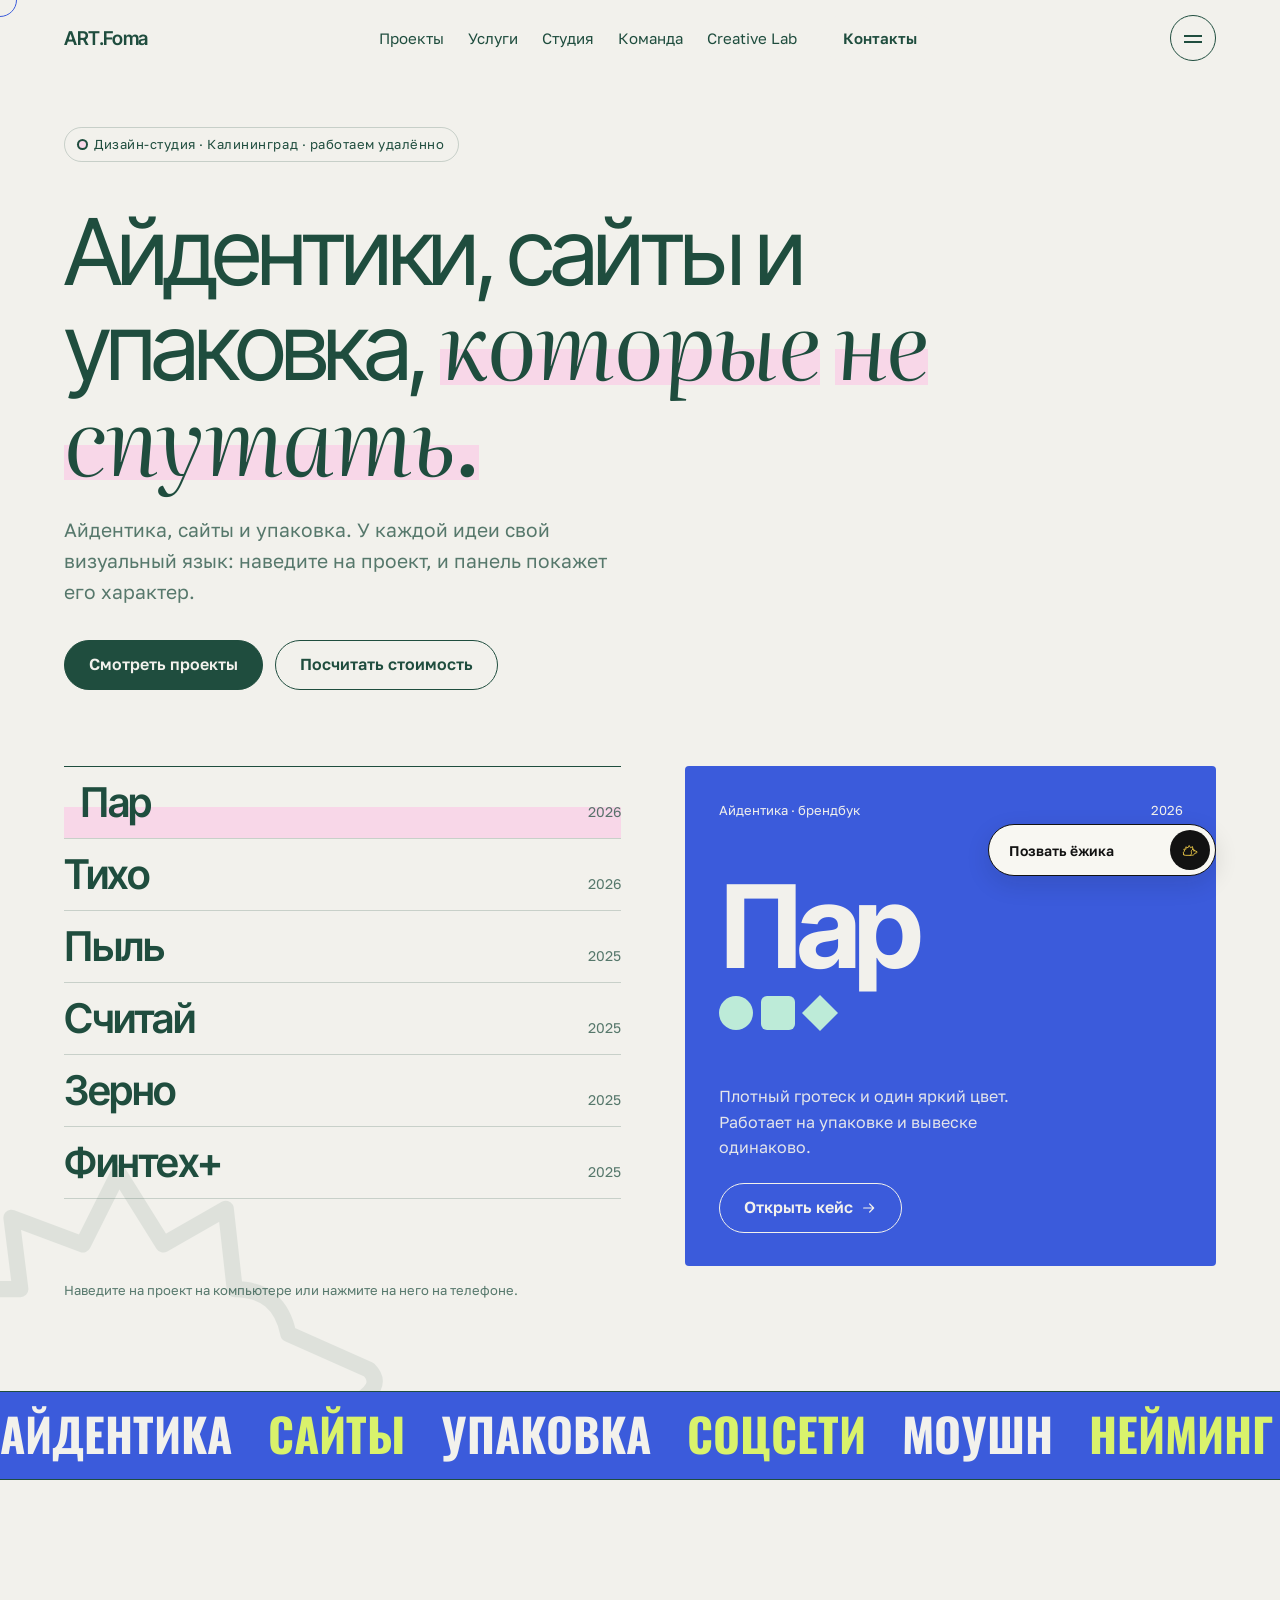
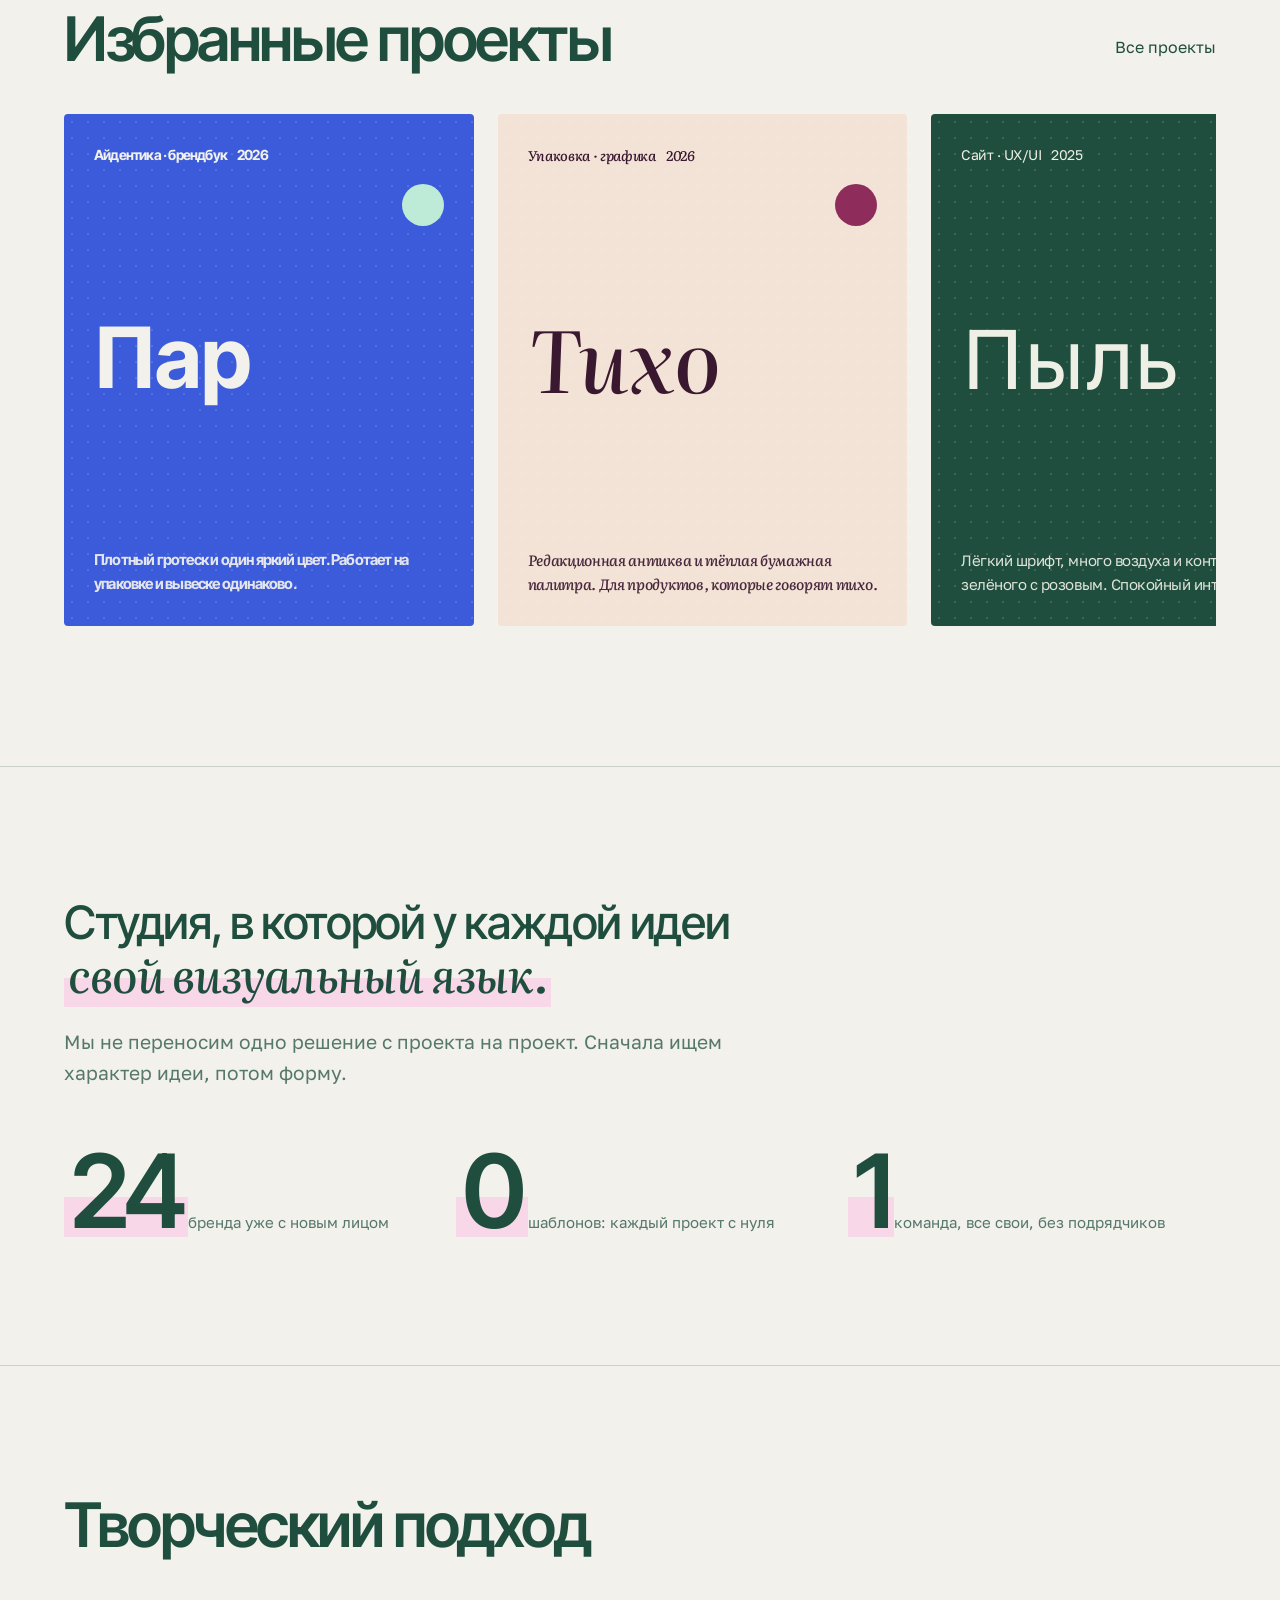
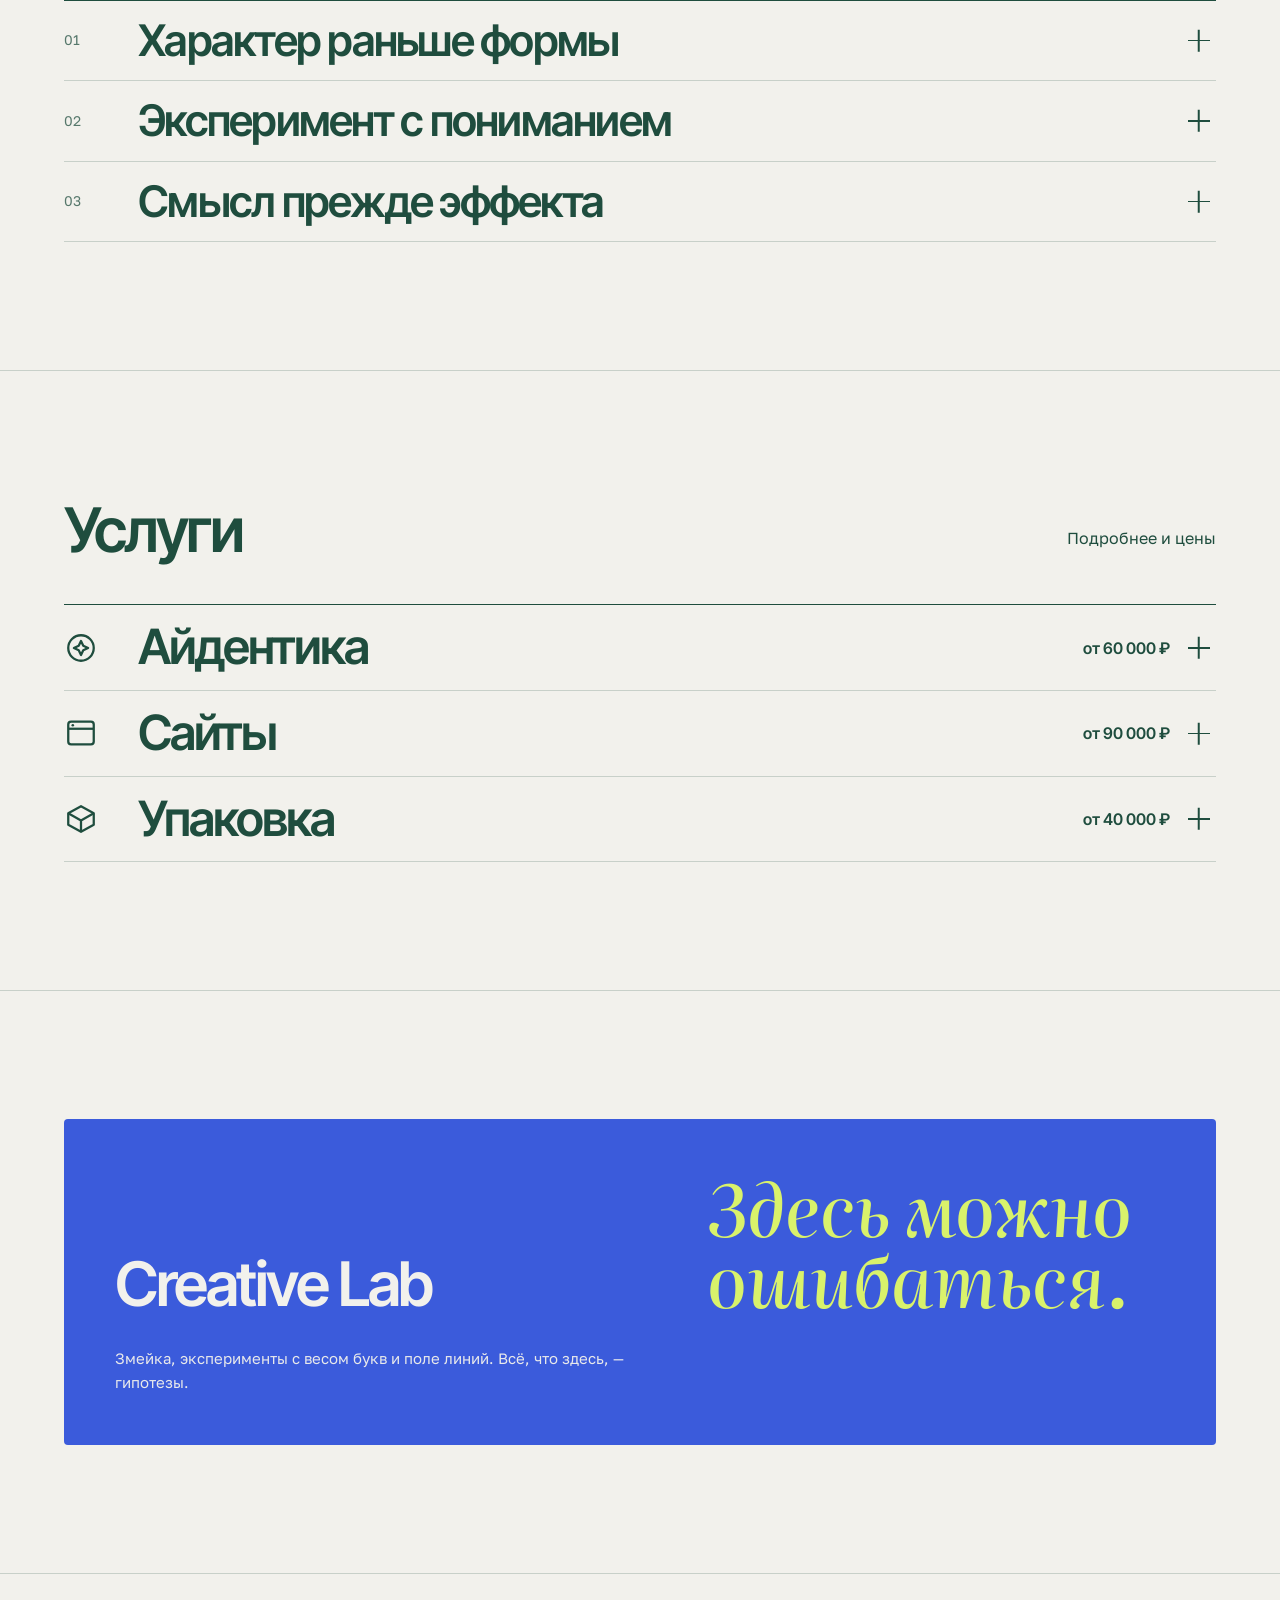
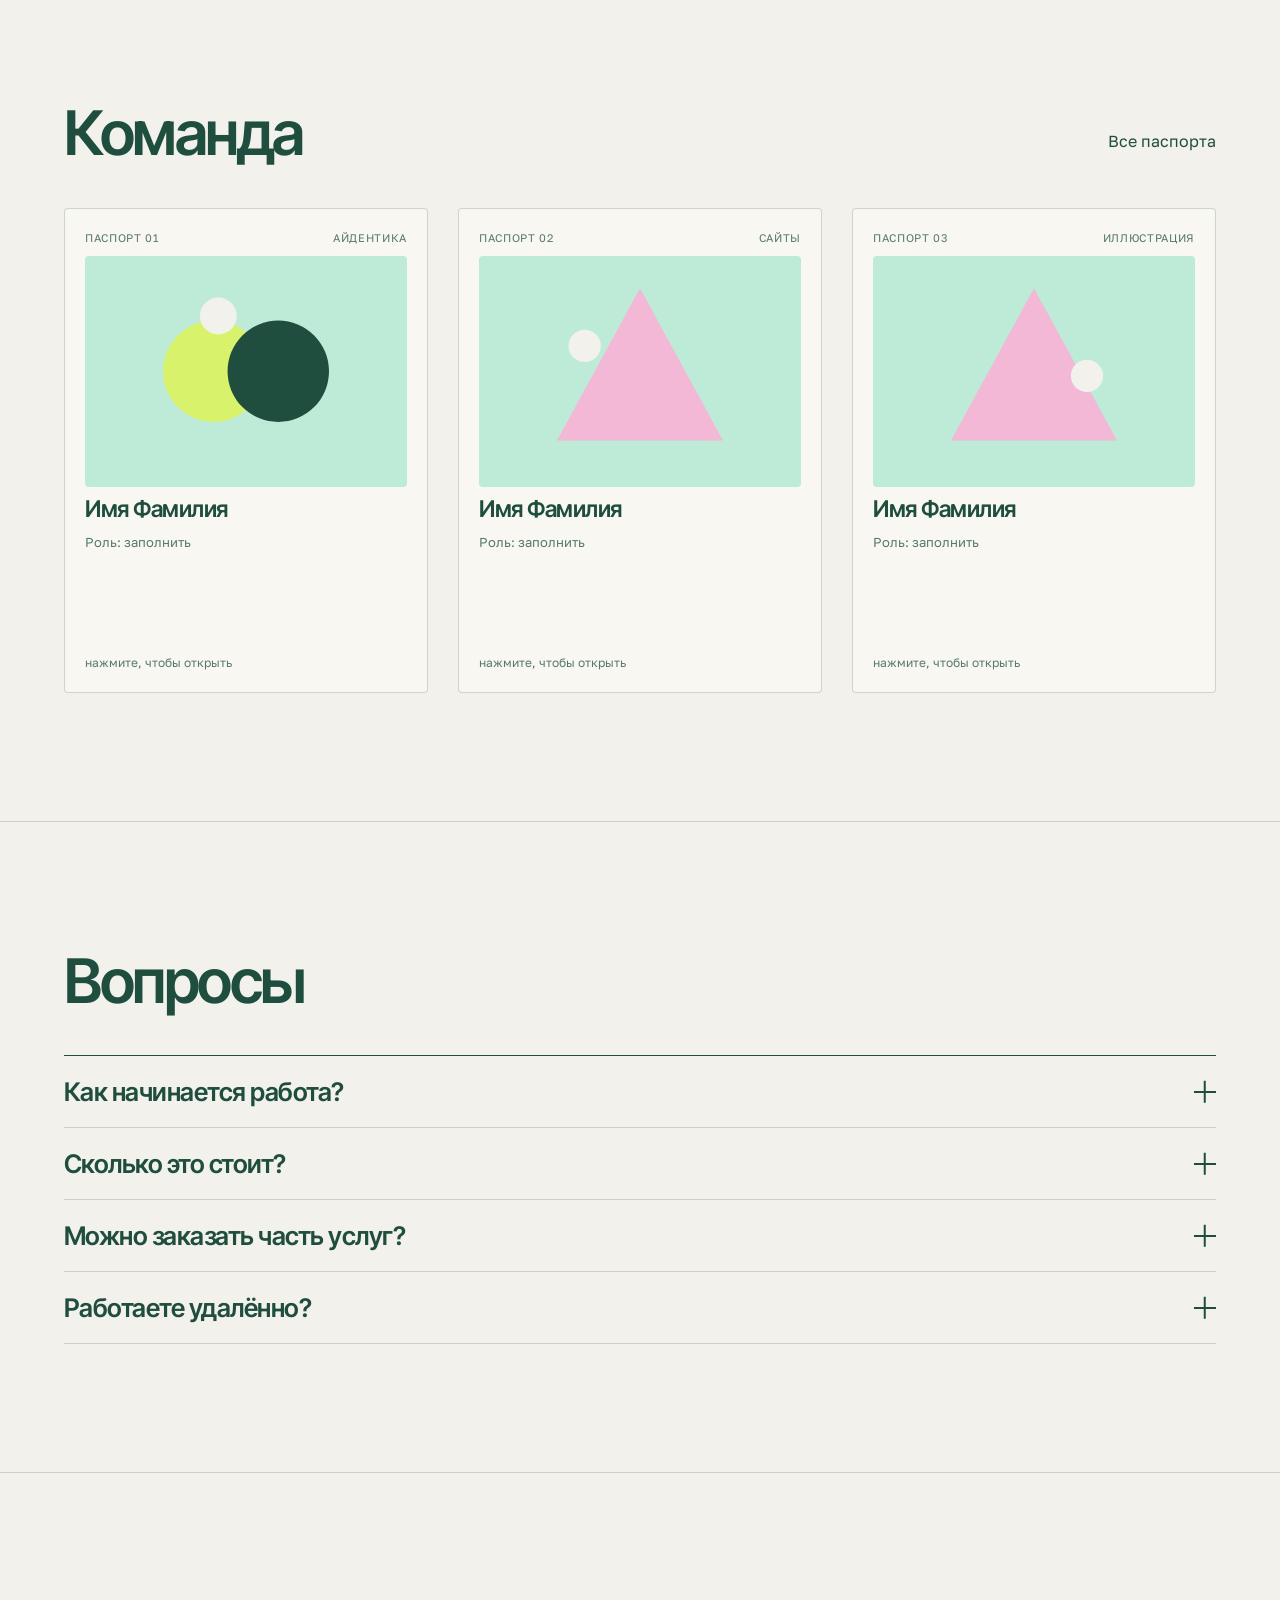
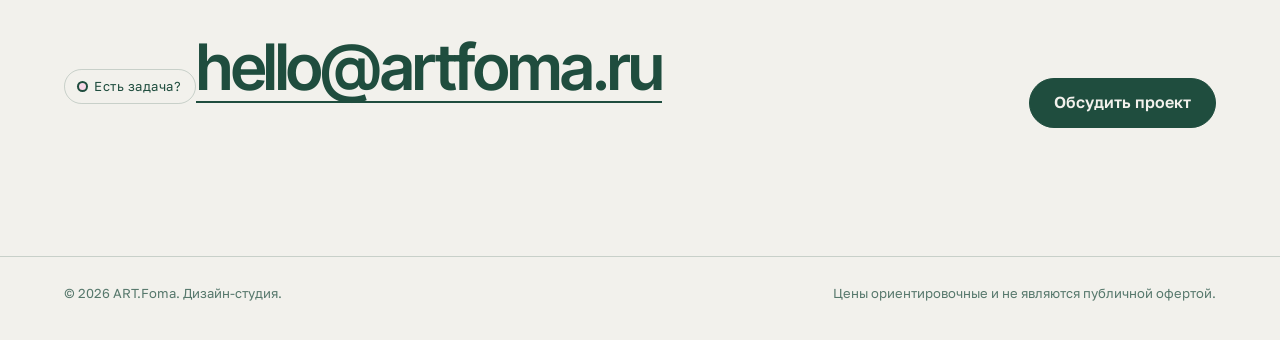
==== commit d83d397c: "Add files via upload" ====
--- a/index.html
+++ b/index.html
@@ -1,353 +1,1738 @@
-<!DOCTYPE html>
-<html lang="ru">
-<head>
-  <meta charset="UTF-8">
-  <meta name="viewport" content="width=device-width, initial-scale=1.0, viewport-fit=cover">
-  <title>ART.Foma — дизайн-студия: айдентика, логотипы, веб-дизайн</title>
-  <meta name="description" content="ART.Foma — дизайн-студия. Делаем брендам лицо, которое не спутать: айдентика, сайты, упаковка. Считай стоимость онлайн и расскажи, что болит.">
-  
-  <meta property="og:url" content="https://artfoma.ru/">
-  <meta property="og:title" content="ART.Foma — дизайн-студия">
-  <meta property="og:description" content="Айдентика, сайты и упаковка для тех, кто не хочет выглядеть как все.">
-  <meta property="og:type" content="website">
-  <meta property="og:image" content="https://artfoma.ru/icons/logo/og-image.jpg">
-  <meta property="og:locale" content="ru_RU">
-
-  <meta name="msapplication-TileColor" content="#F4F3EE">
-  <meta name="theme-color" content="#F4F3EE">
-
-  <link rel="icon" href="./icons/logo/favicon.ico" sizes="any">
-  <link rel="icon" type="image/svg+xml" href="./icons/logo/favicon.svg">
-  <link rel="icon" type="image/png" sizes="32x32" href="./icons/logo/favicon-32x32.png">
-  <link rel="icon" type="image/png" sizes="16x16" href="./icons/logo/favicon-16x16.png">
-  <link rel="apple-touch-icon" sizes="180x180" href="./icons/logo/apple-touch-icon.png">
-  <link rel="manifest" href="./site.webmanifest">
-  <link rel="mask-icon" href="./icons/logo/safari-pinned-tab.svg" color="#14452F">
-
-  <link rel="preconnect" href="https://fonts.googleapis.com">
-  <link rel="preconnect" href="https://fonts.gstatic.com" crossorigin>
-  <link href="https://fonts.googleapis.com/css2?family=Oswald:wght@500;600;700&family=Onest:wght@400;500&family=Caveat:wght@500;600&display=swap" rel="stylesheet">
-
-  <link rel="stylesheet" href="./css/skeleton.css">
-  <link rel="stylesheet" href="./css/tokens.css">
-  <link rel="stylesheet" href="./css/base.css">
-  <link rel="stylesheet" href="./css/components.css">
-  <link rel="stylesheet" href="./css/sections.css">
-  <link rel="stylesheet" href="./css/hero.css">
-  <link rel="stylesheet" href="./css/states.css">
-
-  <script defer src="./js/vendor/gsap.min.js"></script>
-  <script defer src="./js/vendor/ScrollTrigger.min.js"></script>
-  <script defer src="./js/vendor/lenis.min.js"></script>
-  <script defer src="./js/vendor/matter.min.js"></script>
-
-  <script defer src="./js/data/hero.js"></script>
-  <script defer src="./js/data/pricing.js"></script>
-  <script defer src="./js/data/cases.js"></script>
-  <script defer src="./js/data/reviews.js"></script>
-  <script defer src="./js/data/team.js"></script>
-
-  <script defer src="./js/env.js"></script>
-
-  <script defer src="./js/core/namespace.js"></script>
-  <script defer src="./js/core/bus.js"></script>
-  <script defer src="./js/core/utils.js"></script>
-  <script defer src="./js/core/format.js"></script>
-  <script defer src="./js/core/dom.js"></script>
-  <script defer src="./js/core/motion.js"></script>
-  <script defer src="./js/core/scroll.js"></script>
-  <script defer src="./js/core/state/store.js"></script>
-  <script defer src="./js/core/state/calculator.js"></script>
-
-  <script defer src="./js/utils/skeleton.js"></script>
-  <script defer src="./js/data/validate.js"></script>
-
-  <script defer src="./js/features/header.js"></script>
-  <script defer src="./js/features/menu.js"></script>
-  <script defer src="./js/features/cursor.js"></script>
-  <script defer src="./js/features/reveal.js"></script>
-  <script defer src="./js/features/parallax.js"></script>
-  <script defer src="./js/features/marquee.js"></script>
-  <script defer src="./js/features/hero.js"></script>
-  <script defer src="./js/features/works.js"></script>
-  <script defer src="./js/features/services.js"></script>
-  <script defer src="./js/features/calculator.js"></script>
-  <script defer src="./js/features/form.js"></script>
-  <script defer src="./js/features/sandbox.js"></script>
-
-  <script defer src="./js/main.js"></script>
-</head>
-<body>
-  <a class="skip-link" href="#hero">К содержимому</a>
-
-  <header class="site-header" id="siteHeader" data-theme="light">
-    <div class="header-inner">
-      <a class="brand" href="#hero" aria-label="ART.Foma">
-        <span class="brand__logo">
-          <img src="./icons/logo.png" alt="ART.Foma" width="32" height="32" loading="eager"
-               onerror="this.style.display='none';this.parentNode.textContent='A'">
-        </span>
-        <span class="brand__text">ART.Foma</span>
-      </a>
-      <nav class="header-nav" aria-label="Основная навигация">
-        <a href="#works" class="nav-link" data-nav="works">Работы</a>
-        <a href="#services" class="nav-link" data-nav="services">Услуги</a>
-        <a href="#calculator" class="nav-link" data-nav="calculator">Калькулятор</a>
-        <a href="#contacts" class="nav-link" data-nav="contacts">Контакты</a>
-      </nav>
-      <div class="header-actions">
-        <a href="#contacts" class="btn btn--primary header-cta">Обсудить проект</a>
-        <button class="burger" id="burger" aria-label="Открыть меню" aria-expanded="false" aria-controls="overlayMenu">
-          <span class="burger__line"></span><span class="burger__line"></span>
-        </button>
-      </div>
-    </div>
-  </header>
-
-  <div class="overlay" id="overlayMenu" role="dialog" aria-modal="true" aria-label="Меню сайта" hidden>
-    <div class="overlay__inner">
-      <button class="overlay__close" id="overlayClose" aria-label="Закрыть меню">✕</button>
-      <nav class="overlay-nav" aria-label="Меню">
-        <ul class="overlay-list">
-          <li class="overlay-item overlay-item--left">
-            <a href="#works" class="overlay-link" data-menu-link>
-              <span class="overlay-link__txt">РАБОТЫ</span>
-              <span class="overlay-count" data-cases-count>0</span>
-            </a>
-            <span class="overlay-note">всё, чем гордимся ( здесь может быть твой проект )</span>
-          </li>
-          <li class="overlay-item overlay-item--right">
-            <a href="#services" class="overlay-link" data-menu-link>
-              <span class="overlay-link__txt">УСЛУГИ И ЦЕНЫ</span>
-            </a>
-            <span class="overlay-note">мы тоже кушать хотим, понимаешь?</span>
-          </li>
-          <li class="overlay-item overlay-item--left">
-            <a href="#calculator" class="overlay-link" data-menu-link>
-              <span class="overlay-link__txt">КАЛЬКУЛЯТОР</span>
-            </a>
-            <span class="overlay-note">посчитай сам</span>
-          </li>
-          <li class="overlay-item overlay-item--right">
-            <a href="#contacts" class="overlay-link" data-menu-link>
-              <span class="overlay-link__txt">КОНТАКТЫ</span>
-            </a>
-            <span class="overlay-note">расскажи, что болит</span>
-          </li>
-        </ul>
-      </nav>
-      <div class="overlay-foot">
-        <div class="overlay-socials">
-          <a href="https://t.me/ART_fom3nko" target="_blank" rel="noopener">Telegram</a>
-          <a href="https://instagram.com/" target="_blank" rel="noopener">Instagram</a>
-          <a href="https://behance.net/" target="_blank" rel="noopener">Behance</a>
-        </div>
-        <a href="#contacts" class="btn btn--primary" data-menu-link>Написать</a>
-      </div>
-    </div>
-    <div class="overlay-preview" id="overlayPreview" aria-hidden="true"></div>
-  </div>
-
-  <main>
-    <section id="hero" class="hero" data-theme="light" aria-labelledby="heroTitle">
-      <div class="hero__panel">
-
-        <svg class="hero__links" viewBox="0 0 1200 800" preserveAspectRatio="none" aria-hidden="true">
-          <g stroke="var(--line)" stroke-width="1" fill="none" stroke-dasharray="3 6" opacity=".8">
-            <path d="M140 190 C 340 260, 480 340, 600 400"/>
-            <path d="M1050 170 C 900 250, 760 320, 600 400"/>
-            <path d="M180 640 C 360 560, 500 500, 600 400"/>
-            <path d="M1030 650 C 880 570, 740 500, 600 400"/>
-            <path d="M420 90  C 500 200, 560 300, 600 400"/>
-            <path d="M780 90  C 700 200, 640 300, 600 400"/>
-          </g>
-          <g fill="var(--butter)">
-            <circle cx="140" cy="190" r="4"/>
-            <circle cx="1050" cy="170" r="4"/>
-            <circle cx="180" cy="640" r="4"/>
-            <circle cx="1030" cy="650" r="4"/>
-            <circle cx="420" cy="90"  r="4"/>
-            <circle cx="780" cy="90"  r="4"/>
-          </g>
-        </svg>
-
-        <div class="hero__previews" id="heroPreviews" aria-hidden="false"></div>
-        <div class="hero__content">
-          <span class="hero__tag" data-hero-tag>Дизайн-студия, 2026</span>
-          <h1 class="hero__title" id="heroTitle" data-hero-headline></h1>
-          <p class="hero__subtitle" data-hero-subtitle>
-            Айдентика, сайты и упаковка для тех, кто не хочет выглядеть как все.
-          </p>
-
-          <div class="hero__actions">
-            <a href="#contacts" class="btn btn--primary hero__cta" data-cursor-label="написать" data-hero-cta-primary>Обсудить проект</a>
-            <a href="#calculator" class="btn btn--ghost btn--ghost-dark" data-cursor-label="посчитать" data-hero-cta-secondary>
-              <svg width="16" height="16" viewBox="0 0 24 24" fill="none" aria-hidden="true">
-                <path d="M8 5v14l11-7z" fill="currentColor"/>
-              </svg>
-              Посчитать стоимость
-            </a>
-          </div>
-
-          <div class="hero__proof" aria-label="Нам доверяют">
-            <div class="hero__avatars" aria-hidden="true">
-              <span class="hero__avatar" style="background:var(--pine-mist)">А</span>
-              <span class="hero__avatar" style="background:var(--butter)">М</span>
-              <span class="hero__avatar" style="background:var(--rose-soft)">О</span>
-              <span class="hero__avatar" style="background:var(--pine)">К</span>
-              <span class="hero__avatar hero__avatar--more">+24</span>
-            </div>
-            <p class="hero__proof-text">
-              <strong>24 бренда</strong> уже с новым лицом
-            </p>
-          </div>
-        </div>
-      </div>
-
-      <div class="hero__partners" aria-label="Клиенты и партнёры">
-        <span class="hero__partners-label">Нам доверяют</span>
-        <ul class="hero__partners-list">
-          <li>Пар</li>
-          <li>Тихо</li>
-          <li>Пыль</li>
-          <li>Считай</li>
-          <li>Зерно</li>
-          <li>Финтех+</li>
-        </ul>
-      </div>
-    </section>
-
-    <div class="marquee" aria-hidden="true">
-      <div class="marquee__track" id="marqueeTrack">
-        <span>#айдентика</span><span>#логотипы</span><span>#веб-дизайн</span><span>#UX/UI</span><span>#упаковка</span><span>#соцсети</span><span>#презентации</span><span>#моушн</span><span>#иллюстрации</span><span>#нейминг</span><span>#гайдлайны</span><span>#3D</span>
-      </div>
-    </div>
-
-    <section id="works" class="works" data-theme="light">
-      <div class="section-head">
-        <h2 class="section-title">РАБОТЫ, <span class="hl-marker">ЗА КОТОРЫЕ</span> НЕ СТЫДНО</h2>
-        <p class="section-sub">Пара кейсов, чтобы стало понятно, как мы думаем и что умеем.</p>
-      </div>
-      <div class="works-grid" id="worksGrid"></div>
-    </section>
-
-    <section id="services" class="services" data-theme="light">
-      <div class="section-head">
-        <h2 class="section-title">УСЛУГИ И <span class="hl-pill">ЦЕНЫ</span></h2>
-        <p class="section-sub">Без «уточняйте в личке». Вот примерные вилки — финал назовём после брифа.</p>
-      </div>
-      <ul class="services-list" id="servicesList"></ul>
-    </section>
-
-    <section id="calculator" class="calculator" data-theme="light">
-      <div class="section-head">
-        <h2 class="section-title">КАЛЬКУЛЯТОР <span class="hl-marker">ЗАКАЗА</span></h2>
-        <p class="section-sub">Выбери услугу, докрути параметры и увидь вилку. Честно и сразу.</p>
-      </div>
-      <div class="calc-layout">
-        <div class="calc-steps" id="calcSteps"></div>
-        <aside class="calc-summary" id="calcSummary" data-theme="dark" aria-live="polite"></aside>
-      </div>
-    </section>
-
-    <section id="process" class="process" data-theme="light">
-      <div class="section-head">
-        <h2 class="section-title">КАК <span class="hl-pill">ИДЁТ</span> РАБОТА</h2>
-      </div>
-      <ol class="process-track">
-        <li class="process-step"><span class="process-num">01</span><span>Бриф и вопросы</span></li>
-        <li class="process-step"><span class="process-num">02</span><span>Концепции и направление</span></li>
-        <li class="process-step"><span class="process-num">03</span><span>Дизайн и правки</span></li>
-        <li class="process-step"><span class="process-num">04</span><span>Передача и поддержка</span></li>
-      </ol>
-    </section>
-
-    <section id="team" class="team" data-theme="light">
-      <div class="section-head">
-        <h2 class="section-title">КТО <span class="hl-marker">ДЕЛАЕТ</span></h2>
-        <p class="section-sub">Маленькая команда, которая берёт мало проектов — чтобы делать хорошо.</p>
-      </div>
-      <div class="team-grid" id="teamGrid"></div>
-      <span class="team-note handwritten">все свои, без подрядчиков-призраков</span>
-    </section>
-
-    <section id="reviews" class="reviews" data-theme="light">
-      <div class="section-head">
-        <h2 class="section-title">ЧТО <span class="hl-pill">ГОВОРЯТ</span></h2>
-      </div>
-      <div class="reviews-track" id="reviewsTrack" role="list" aria-label="Отзывы клиентов" tabindex="0"></div>
-    </section>
-
-    <div class="dark-block" data-theme="dark">
-      <section id="contacts" class="contacts">
-        <div class="contacts__head">
-          <h2 class="contacts__title">ЕСТЬ ЗАДАЧА? <span class="hl-butter">РАССКАЖИ НАМ.</span></h2>
-          <p class="contacts__sub">Пара строк о проекте — и мы вернёмся с вопросами. Без воды и продаж.</p>
-        </div>
-        <div class="contacts__grid">
-          <form class="lead-form" id="leadForm" novalidate>
-            <div class="field">
-              <label for="lf-name">Как тебя звать</label>
-              <input id="lf-name" name="name" type="text" autocomplete="name" required>
-              <span class="field-error" data-error-for="name"></span>
-            </div>
-            <div class="field">
-              <label for="lf-contact">Телефон, Telegram или почта</label>
-              <input id="lf-contact" name="contact" type="text" autocomplete="email" required>
-              <span class="field-error" data-error-for="contact"></span>
-            </div>
-            <div class="field">
-              <label for="lf-message">Что нужно сделать</label>
-              <textarea id="lf-message" name="message" rows="4" required></textarea>
-              <span class="field-error" data-error-for="message"></span>
-            </div>
-            <input type="hidden" name="calc" id="lf-calc">
-            <input type="text" name="company_website" id="lf-hp" class="hp" tabindex="-1" autocomplete="off" aria-hidden="true">
-            <div class="form-actions">
-              <button type="submit" class="btn btn--primary" id="leadSubmit">Отправить заявку</button>
-              <span class="form-status" id="formStatus" role="status"></span>
-            </div>
-          </form>
-          <div class="contacts__side">
-            <div class="contacts__line"><span>Почта</span><a href="mailto:hello@artfoma.ru">hello@artfoma.ru</a></div>
-            <div class="contacts__line"><span>Telegram</span><a href="https://t.me/" target="_blank" rel="noopener">@artfoma</a></div>
-            <div class="contacts__line"><span>Город</span><span>Калининград, работаем удалённо</span></div>
-            <div class="contacts__socials">
-              <a href="https://instagram.com/" target="_blank" rel="noopener">Instagram</a>
-              <a href="https://behance.net/" target="_blank" rel="noopener">Behance</a>
-              <a href="https://dribbble.com/" target="_blank" rel="noopener">Dribbble</a>
-            </div>
-          </div>
-        </div>
-      </section>
-
-      <footer class="site-footer">
-        <div class="footer-inner">
-          <div class="footer-left">
-            <img src="./icons/logo.png" alt="ART.Foma" width="28" height="28"
-                 onerror="this.style.display='none'">
-            <span>© 2026 ART.Foma. Дизайн-студия.</span>
-          </div>
-          <p class="footer-legal">Все цены на сайте — ориентировочные и не являются публичной офертой. Точная стоимость определяется после брифа и фиксируется в договоре.</p>
-        </div>
-
-        <div class="sandbox" id="sandbox" role="group" aria-label="Чем мы занимаемся">
-          <div class="sandbox__fallback" id="sandboxFallback" hidden></div>
-          <div class="sandbox__hint handwritten" id="sandboxHint">тяни стикеры</div>
-          <div class="sandbox__scroll-rail" aria-hidden="true"></div>
-          <button class="btn btn--primary" id="sandboxGravity" aria-pressed="false"
-                  style="position:absolute;right:calc(16px + var(--safe-r));top:16px;z-index:20;display:none;min-height:44px;background:var(--butter);color:var(--ink)">
-            Наклоняй телефон
-          </button>
-          <button class="btn btn--primary" id="sandboxShake" type="button"
-                  style="position:absolute;right:calc(16px + var(--safe-r));top:16px;z-index:20;display:none;min-height:44px">
-            Встряхнуть
-          </button>
-        </div>
-      </footer>
-    </div>
-  </main>
-
-  <div class="cursor" id="cursor" aria-hidden="true"><span class="cursor__label" id="cursorLabel"></span></div>
-</body>
-</html>+<!DOCTYPE html>
+<html lang="ru">
+<head>
+<meta charset="UTF-8">
+<meta name="viewport" content="width=device-width,initial-scale=1,viewport-fit=cover">
+<title>ART.Foma — дизайн-студия</title>
+<meta name="description" content="ART.Foma — дизайн-студия. Айдентика, сайты и упаковка для тех, кто не хочет выглядеть как все.">
+<link rel="preconnect" href="https://fonts.googleapis.com">
+<link rel="preconnect" href="https://fonts.gstatic.com" crossorigin>
+<link href="https://fonts.googleapis.com/css2?family=Inter+Tight:wght@300..800&family=Golos+Text:wght@400..700&family=Literata:ital,wght@0,400..800;1,400..800&family=Oswald:wght@500..700&display=swap" rel="stylesheet">
+<style>
+:root{
+  --bg:#F2F1EC; --ink:#1F4D3E; --acc:#3B5BDB; --mint:#BDEBD8; --pink:#F2B8D6; --lime:#D9F26B;
+  --mute:rgba(31,77,62,.74); --line:rgba(31,77,62,.2);
+  --sans:'Inter Tight',system-ui,sans-serif; --txt:'Golos Text',system-ui,sans-serif;
+  --serif:'Literata',Georgia,serif; --cond:'Oswald',Impact,sans-serif;
+  --pad:clamp(20px,5vw,72px); --max:1400px;
+  --pbg:var(--acc); --pfg:#F2F1EC; --pacc:var(--mint);
+}
+*{box-sizing:border-box;margin:0;padding:0;min-width:0}
+[hidden]{display:none!important}
+html{-webkit-text-size-adjust:100%}
+body{background:var(--bg);color:var(--ink);font:400 16px/1.6 var(--txt);-webkit-font-smoothing:antialiased;overflow-x:clip}
+button,a{color:inherit;font:inherit;background:none;border:0;cursor:pointer;text-decoration:none;text-align:left}
+a:hover{color:var(--acc)}
+:focus-visible{outline:2px solid currentColor;outline-offset:4px}
+h1,h2,h3,.h1,.h2,.h3{overflow-wrap:anywhere}
+.skip{position:absolute;left:-999px}.skip:focus{left:12px;top:12px;background:var(--ink);color:var(--bg);padding:8px 12px;z-index:70}
+.wrap{max-width:var(--max);margin:0 auto;padding:0 var(--pad)}
+.f-sans{font-family:var(--sans);font-weight:700;letter-spacing:-.05em}
+.f-serif{font-family:var(--serif);font-style:italic;font-weight:500;letter-spacing:-.02em}
+.f-cond{font-family:var(--cond);font-weight:700;text-transform:uppercase;letter-spacing:0}
+.f-soft{font-family:var(--txt);font-weight:300;letter-spacing:-.03em}
+
+/* Шапка */
+header{position:fixed;inset:0 0 auto;z-index:40;transition:color .35s}
+header .wrap{display:flex;justify-content:space-between;align-items:center;height:76px}
+.logo{font:600 19px var(--sans);letter-spacing:-.02em}
+.dnav{display:flex;gap:24px;align-items:center;font-size:15px}
+.dnav button[aria-current=page]{text-decoration:underline;text-underline-offset:6px}
+.burger{width:46px;height:46px;border:1.5px solid currentColor;border-radius:50%;position:relative;flex:none}
+.burger:hover{background:currentColor}
+.burger:hover span{background:var(--bg)}
+.burger span{position:absolute;left:13px;width:18px;height:1.5px;background:currentColor;transition:transform .4s cubic-bezier(.7,0,.2,1)}
+.burger span:nth-child(1){top:19px}.burger span:nth-child(2){top:25px}
+body.menu-open header{color:var(--bg)}
+body.menu-open .burger span:nth-child(1){transform:translateY(3px) rotate(45deg)}
+body.menu-open .burger span:nth-child(2){transform:translateY(-3px) rotate(-45deg)}
+
+/* Полноэкранное меню */
+.menu{position:fixed;inset:0;z-index:30;background:var(--acc);color:var(--bg);visibility:hidden;clip-path:circle(0% at calc(100% - 46px - var(--pad)) 38px);transition:clip-path .7s cubic-bezier(.7,0,.2,1),visibility 0s .7s;display:flex;flex-direction:column;justify-content:center;padding:100px var(--pad) 120px;overflow:auto}
+body.menu-open .menu{visibility:visible;clip-path:circle(150% at calc(100% - 46px - var(--pad)) 38px);transition:clip-path .7s cubic-bezier(.7,0,.2,1),visibility 0s}
+.ml{list-style:none;max-width:var(--max);width:100%;margin:0 auto}
+.ml li{opacity:0;transform:translateY(20px);transition:opacity .4s,transform .5s}
+body.menu-open .ml li{opacity:1;transform:none}
+.ml li:nth-child(2){padding-left:clamp(0px,8vw,140px);transition-delay:.05s}
+.ml li:nth-child(3){padding-left:clamp(0px,16vw,280px);transition-delay:.1s}
+.ml li:nth-child(4){padding-left:clamp(0px,24vw,420px);transition-delay:.15s}
+.ml li:nth-child(5){padding-left:clamp(0px,16vw,280px);transition-delay:.2s}
+.ml li:nth-child(6){padding-left:clamp(0px,8vw,140px);transition-delay:.25s}
+.ml li:nth-child(7){padding-left:clamp(0px,4vw,70px);transition-delay:.3s}
+.ml button{font:700 clamp(38px,6.8vw,110px)/1.02 var(--cond);text-transform:uppercase;color:var(--bg);padding:2px 0;display:inline-flex;align-items:baseline;gap:16px}
+.ml button .i{font:500 15px var(--txt);opacity:.75}
+.ml button:hover{color:var(--mint)}
+.note{position:fixed;font:italic 400 clamp(20px,2vw,28px)/1 var(--serif);color:var(--mint);pointer-events:none;opacity:0;transition:opacity .2s;white-space:nowrap;transform:translateY(-50%)}
+.note.on{opacity:1}
+.menu-foot{position:absolute;left:var(--pad);right:var(--pad);bottom:28px;display:flex;justify-content:space-between;align-items:center;flex-wrap:wrap;gap:16px;border-top:1px solid rgba(242,241,236,.35);padding-top:20px;font-size:15px}
+.menu-foot a{margin-right:20px;color:var(--bg)}
+.menu-foot a:hover{color:var(--mint)}
+.pill{display:inline-flex;align-items:center;min-height:46px;background:var(--bg);color:var(--ink);padding:0 22px;border-radius:999px;font-weight:600}
+.pill:hover{background:var(--mint);color:var(--ink)}
+
+/* Общее */
+main{padding-top:76px;min-height:100vh}
+.view{display:none}
+.view.on{display:block;animation:fade .5s ease}
+@keyframes fade{from{opacity:0}to{opacity:1}}
+.sec{padding:clamp(72px,10vw,136px) 0;position:relative}
+.sec+.sec{border-top:1px solid var(--line)}
+.eyebrow{display:block;font-size:13px;letter-spacing:.04em;color:var(--mute);margin-bottom:20px}
+.h1{font:600 clamp(42px,6.6vw,104px)/.98 var(--sans);letter-spacing:-.045em}
+.h2{font:600 clamp(34px,4.8vw,76px)/1 var(--sans);letter-spacing:-.04em}
+.h3{font:600 clamp(19px,1.8vw,24px)/1.25 var(--sans);letter-spacing:-.015em}
+.lead{font-size:clamp(17px,1.5vw,20px);max-width:58ch;color:var(--mute);margin-top:24px}
+.small{font-size:14px;color:var(--mute)}
+.btn{display:inline-flex;align-items:center;justify-content:center;gap:8px;min-height:50px;padding:0 24px;border-radius:999px;border:1.5px solid var(--ink);color:var(--ink);font-weight:600;transition:background .25s,color .25s,border-color .25s,transform .3s}
+.btn.f{background:var(--ink);color:var(--bg)}
+.btn:hover{background:var(--acc);border-color:var(--acc);color:#F2F1EC}
+.btns{display:flex;flex-wrap:wrap;gap:12px;margin-top:36px}
+.link{display:inline-flex;align-items:center;min-height:44px;text-decoration:underline;text-underline-offset:6px;color:var(--ink)}
+.link:hover{color:var(--acc)}
+.rowhead{display:flex;justify-content:space-between;align-items:end;gap:20px;flex-wrap:wrap;margin-bottom:44px}
+.panel[hidden]{display:none}
+.mag{transition:transform .35s cubic-bezier(.2,.7,.1,1)}
+
+/* Появление при прокрутке */
+.js [data-r]{opacity:0;transform:translateY(28px);transition:opacity .9s cubic-bezier(.2,.7,.1,1),transform .9s cubic-bezier(.2,.7,.1,1)}
+.js [data-r].in{opacity:1;transform:none}
+.js [data-r="2"]{transition-delay:.08s}.js [data-r="3"]{transition-delay:.16s}
+
+/* HERO */
+.hero{padding:clamp(24px,4vw,56px) 0 clamp(56px,7vw,110px);overflow:hidden}
+.hero-blob{position:absolute;width:min(60vw,720px);aspect-ratio:1;right:-12%;top:-10%;background:radial-gradient(circle at 35% 35%,var(--mint),var(--pink) 55%,transparent 72%);opacity:.55;filter:blur(20px);border-radius:58% 42% 53% 47%/45% 55% 45% 55%;animation:morph 14s ease-in-out infinite;pointer-events:none;z-index:0}
+@keyframes morph{0%,100%{border-radius:58% 42% 53% 47%/45% 55% 45% 55%}50%{border-radius:42% 58% 40% 60%/58% 42% 60% 40%}}
+.hero .wrap{position:relative;z-index:1}
+.hero .eyebrow{opacity:0;animation:up .8s .1s forwards}
+.hx{margin-top:22px;max-width:15ch;font:600 clamp(44px,7.2vw,118px)/.96 var(--sans);letter-spacing:-.05em}
+.hx .w{display:inline-block;white-space:nowrap}
+.hx .ch{display:inline-block;font-weight:400;transition:font-weight .35s ease-out;opacity:0;transform:translateY(.6em);animation:up .75s cubic-bezier(.2,.7,.1,1) forwards;animation-delay:calc(var(--i)*32ms + .2s)}
+.hx .ch.it{font-family:var(--serif);font-style:italic;color:var(--acc);letter-spacing:-.02em}
+@keyframes up{to{opacity:1;transform:none}}
+.hero-lead{margin-top:28px;max-width:46ch;font-size:clamp(17px,1.5vw,20px);color:var(--mute);opacity:0;animation:up .8s .9s forwards}
+.hero-btns{display:flex;gap:12px;flex-wrap:wrap;margin-top:32px;opacity:0;animation:up .8s 1.05s forwards}
+.hero-grid{margin-top:clamp(40px,6vw,80px);display:grid;grid-template-columns:1.05fr 1fr;gap:clamp(28px,5vw,80px);align-items:start}
+.idx{border-top:1px solid var(--ink)}
+.idx button{display:flex;justify-content:space-between;align-items:baseline;gap:16px;width:100%;min-height:72px;padding:14px 0;border-bottom:1px solid var(--line);font:600 clamp(28px,3.2vw,50px)/1.05 var(--sans);letter-spacing:-.035em;transition:padding .35s,color .25s}
+.idx button small{font:400 14px var(--txt);letter-spacing:0;color:var(--mute);white-space:nowrap}
+.idx button[aria-current=true]{padding-left:16px;color:var(--acc)}
+.preview{position:sticky;top:110px;height:min(500px,68vh);background:var(--pbg);color:var(--pfg);border-radius:4px;padding:clamp(22px,2.6vw,36px);display:flex;flex-direction:column;justify-content:space-between;overflow:hidden;transition:background .6s ease,color .6s ease}
+.preview .pk{font-size:13px;display:flex;justify-content:space-between;gap:12px;color:var(--pfg)}
+.preview .pn{font-size:clamp(64px,9vw,150px);line-height:.9;color:var(--pfg);overflow-wrap:normal;word-break:keep-all}
+.preview .pc{font-size:16px;max-width:34ch;color:var(--pfg);opacity:.92}
+.pv-bar{display:flex;gap:8px;margin-top:18px}
+.pv-bar i{width:34px;height:34px;border-radius:50%;background:var(--pacc);display:block;animation:spin 9s linear infinite}
+.pv-bar i:nth-child(2){border-radius:6px;animation-direction:reverse}
+.pv-bar i:nth-child(3){border-radius:0;animation:none;transform:rotate(45deg) scale(.75)}
+@keyframes spin{to{transform:rotate(360deg)}}
+.preview .btn{align-self:flex-start;border-color:var(--pfg);color:var(--pfg);margin-top:22px;background:transparent}
+.preview .btn:hover{background:var(--pfg);color:var(--pbg);border-color:var(--pfg)}
+.preview-cap{margin-top:14px;font-size:13px;color:var(--mute)}
+
+/* Зверёк */
+.crt{position:absolute;right:var(--pad);top:24px;width:clamp(120px,13vw,180px);height:auto;z-index:2;animation:bob 4s ease-in-out infinite;cursor:pointer;transform-origin:50% 100%}
+.crt .pup{transition:transform .12s linear}
+.crt .lid{transform-box:fill-box;transform-origin:50% 0;animation:blink 5.5s infinite}
+.crt.alert .ear{animation:wig .25s ease-in-out 3}
+.crt.jump{animation:jump .6s ease}
+@keyframes bob{0%,100%{transform:translateY(0)}50%{transform:translateY(-10px)}}
+@keyframes blink{0%,93%,100%{transform:scaleY(0)}95.5%{transform:scaleY(1)}97.5%{transform:scaleY(0)}}
+@keyframes wig{50%{transform:rotate(-8deg)}}
+@keyframes jump{30%{transform:translateY(-36px) rotate(-6deg)}60%{transform:translateY(0) rotate(4deg)}}
+
+/* Бегущая строка */
+.marq{background:var(--acc);color:#F2F1EC;overflow:hidden;white-space:nowrap;padding:18px 0;border-block:1px solid var(--ink)}
+.marq-in{display:inline-block;animation:mq 26s linear infinite;font:700 clamp(28px,3.6vw,52px)/1 var(--cond);text-transform:uppercase}
+.marq-in span{margin-right:36px}
+.marq-in span:nth-child(even){color:var(--lime)}
+.marq:hover .marq-in{animation-play-state:paused}
+@keyframes mq{to{transform:translateX(-50%)}}
+
+/* Галерея проектов */
+.track{display:flex;gap:clamp(14px,2vw,24px);overflow-x:auto;scroll-snap-type:x mandatory;padding-bottom:12px;scrollbar-width:none;-webkit-overflow-scrolling:touch;overscroll-behavior-x:contain}
+.track::-webkit-scrollbar{display:none}
+.card{flex:0 0 clamp(260px,32vw,440px);scroll-snap-align:start;position:relative;aspect-ratio:4/5;background:var(--pbg);color:var(--pfg);border-radius:4px;padding:clamp(20px,2.4vw,30px);display:flex;flex-direction:column;justify-content:space-between;overflow:hidden;transition:transform .5s cubic-bezier(.2,.7,.1,1)}
+.card:hover{transform:translateY(-6px)}
+.card .ck{display:flex;justify-content:space-between;gap:10px;font-size:14px;color:var(--pfg)}
+.card .cn{font-size:clamp(52px,6.6vw,104px);line-height:.9;color:var(--pfg)}
+.card .cc{font-size:15px;color:var(--pfg);opacity:.92}
+.card .cb{position:absolute;right:clamp(20px,2.4vw,30px);top:clamp(56px,6vw,70px);width:42px;height:42px;border-radius:50%;background:var(--pacc);transition:transform .6s}
+.card:hover .cb{transform:rotate(180deg) scale(1.15)}
+.filters{display:flex;flex-wrap:wrap;gap:8px;margin-bottom:36px}
+.filters button{min-height:44px;padding:0 18px;border:1.5px solid var(--ink);border-radius:999px;font-weight:600;color:var(--ink);transition:background .2s,color .2s}
+.filters button:hover{border-color:var(--acc);color:var(--acc)}
+.filters button[aria-pressed=true]{background:var(--ink);color:var(--bg)}
+.grid-p{display:grid;grid-template-columns:repeat(3,1fr);gap:clamp(14px,2vw,24px)}
+.grid-p .card{flex:none;width:auto;aspect-ratio:4/5}
+
+/* Услуги и строки */
+.svc{border-top:1px solid var(--ink)}
+.svc>button{display:grid;grid-template-columns:56px 1fr auto 28px;gap:18px;align-items:center;width:100%;min-height:84px;padding:18px 0;border-bottom:1px solid var(--line);transition:padding .35s,background .35s;position:relative}
+.svc>button:hover{padding-left:14px;color:var(--acc)}
+.svc>button .h2{font-size:clamp(28px,3.8vw,56px)}
+.svc>button .pr{font:600 16px var(--sans);white-space:nowrap;color:var(--ink)}
+.svc>button .x{font-size:26px;transition:transform .3s;text-align:center}
+.svc>button[aria-expanded=true] .x{transform:rotate(45deg)}
+.svc .panel{padding:0 0 26px 74px;color:var(--mute);max-width:64ch}
+
+/* Калькулятор */
+.calc{display:grid;grid-template-columns:1.1fr 1fr;gap:clamp(24px,5vw,64px);align-items:start}
+.opts{display:grid;gap:8px}
+.opt{display:flex;gap:12px;align-items:center;min-height:54px;padding:12px 16px;border:1px solid var(--line);border-radius:4px;font-weight:500;cursor:pointer;background:#F8F7F2;transition:border-color .2s}
+.opt:hover{border-color:var(--ink)}
+.opt:has(input:checked){border-color:var(--ink);background:#E4EEE7}
+.opt input{width:20px;height:20px;accent-color:var(--acc)}
+label.small{display:block;margin:20px 0 8px}
+select{width:100%;min-height:54px;padding:12px 14px;font:500 16px var(--txt);background:#F8F7F2;color:var(--ink);border:1px solid var(--line);border-radius:4px}
+.res{background:var(--ink);color:var(--bg);padding:clamp(24px,3vw,40px);border-radius:4px;display:flex;flex-direction:column;justify-content:space-between;gap:28px;min-height:260px}
+.res .sum{font:600 clamp(28px,3.2vw,44px)/1.1 var(--sans);letter-spacing:-.03em;margin-top:12px;color:var(--mint)}
+.res small{font-size:13px;color:var(--bg);opacity:.85;line-height:1.5}
+
+/* Шаги */
+.steps{display:grid;grid-template-columns:repeat(4,1fr);border-top:1px solid var(--ink)}
+.steps>div{padding:26px 24px 0 0}
+.steps>div+div{padding-left:24px;border-left:1px solid var(--line)}
+.steps .n{font:600 clamp(40px,4vw,64px)/1 var(--sans);letter-spacing:-.04em;color:var(--acc)}
+.steps .h3{margin:24px 0 10px}
+.steps p{font-size:15px;color:var(--mute)}
+
+/* Подход */
+.approach{border-top:1px solid var(--ink)}
+.approach>button{display:grid;grid-template-columns:56px 1fr 28px;gap:18px;align-items:center;width:100%;min-height:80px;padding:18px 0;border-bottom:1px solid var(--line)}
+.approach>button:hover .h2{color:var(--acc)}
+.approach>button .h2{font-size:clamp(26px,3.4vw,50px);transition:color .25s}
+.approach>button .x{font-size:24px;text-align:center;transition:transform .3s}
+.approach>button[aria-expanded=true] .x{transform:rotate(45deg)}
+.approach .panel{padding:0 0 24px 74px;color:var(--mute);max-width:64ch}
+
+/* Цифры */
+.facts{display:grid;grid-template-columns:repeat(3,1fr);gap:24px}
+.fact b{display:block;font:600 clamp(56px,8vw,120px)/.9 var(--sans);letter-spacing:-.05em;color:var(--acc)}
+.fact span{font-size:15px;color:var(--mute)}
+
+/* FAQ */
+.faq{border-top:1px solid var(--ink)}
+.faq>button{display:flex;justify-content:space-between;align-items:center;gap:20px;width:100%;min-height:72px;padding:18px 0;border-bottom:1px solid var(--line);font:600 clamp(19px,2vw,26px)/1.25 var(--sans);letter-spacing:-.02em}
+.faq>button:hover{color:var(--acc)}
+.faq>button .x{font-size:24px;transition:transform .3s;flex:none}
+.faq>button[aria-expanded=true] .x{transform:rotate(45deg)}
+.faq .panel{padding:0 0 22px;color:var(--mute);max-width:64ch}
+
+/* Лаборатория-превью */
+.lab-teaser{display:grid;grid-template-columns:1.1fr .9fr;gap:32px;align-items:end;min-height:320px;width:100%;background:var(--acc);color:#F2F1EC;border-radius:4px;padding:clamp(28px,4vw,56px);transition:transform .5s}
+.lab-teaser:hover{transform:translateY(-4px);color:#F2F1EC}
+.lab-teaser .h2{color:#F2F1EC}
+.lab-teaser .bigtxt{font:italic 500 clamp(40px,5.6vw,92px)/1 var(--serif);color:var(--lime)}
+.lab-teaser .sm{font-size:15px;color:#F2F1EC;opacity:.95}
+
+/* Паспорта */
+.passports{display:grid;grid-template-columns:repeat(3,1fr);gap:clamp(18px,2.6vw,30px)}
+.pp{background:#F8F7F2;border:1px solid var(--line);border-radius:4px;padding:22px;display:flex;flex-direction:column;gap:14px;transition:transform .15s ease-out;transform-style:preserve-3d;color:var(--ink)}
+.pp-top{display:flex;justify-content:space-between;align-items:center;gap:10px;font-size:12px;letter-spacing:.06em;text-transform:uppercase;color:var(--mute)}
+.pp svg{width:100%;height:auto;aspect-ratio:1;display:block;border-radius:4px;background:var(--mint)}
+.pp .nm{font:600 clamp(22px,2.2vw,30px)/1.1 var(--sans);letter-spacing:-.025em;color:var(--ink)}
+.pp dl{display:grid;grid-template-columns:auto 1fr;gap:6px 14px;font-size:14px}
+.pp dt{color:var(--mute)}
+.pp dd{color:var(--ink)}
+.pp .ph{font-size:13px;color:var(--mute);font-style:italic}
+
+/* Кейс */
+.case-hero{background:var(--pbg);color:var(--pfg);padding:clamp(140px,18vw,200px) 0 clamp(56px,7vw,100px);transition:background .6s,color .6s}
+.case-hero .back{display:inline-flex;align-items:center;min-height:44px;color:var(--pfg);text-decoration:underline;text-underline-offset:6px;margin-bottom:28px}
+.case-hero .back:hover{color:var(--pacc)}
+.case-hero .ct{font-size:clamp(76px,13vw,220px);line-height:.88;color:var(--pfg)}
+.meta{display:grid;grid-template-columns:repeat(4,1fr);gap:20px;margin-top:48px;padding-top:20px;border-top:1px solid currentColor;font-size:15px;color:var(--pfg)}
+.meta b{display:block;font-weight:400;opacity:.8;font-size:13px;margin-bottom:4px}
+.ba{position:relative;aspect-ratio:16/9;overflow:hidden;border-radius:4px;background:#E4E3DA}
+.ba .lay{position:absolute;inset:0;display:grid;place-items:center;font-size:15px;color:var(--mute)}
+.ba .after{position:absolute;inset:0;background:var(--pbg);color:var(--pfg);clip-path:inset(0 50% 0 0)}
+.ba .after .lay{color:var(--pfg)}
+.ba .line{position:absolute;top:0;bottom:0;left:50%;width:2px;background:var(--pfg);transform:translateX(-1px)}
+.gal{display:grid;grid-template-columns:repeat(3,1fr);gap:14px;margin-top:14px}
+.gal div{aspect-ratio:4/3;border-radius:4px;display:grid;place-items:center;font-size:14px;color:var(--ink);background:var(--mint)}
+.gal div:nth-child(2){background:#F8F7F2}
+.gal div:nth-child(3){background:var(--pink)}
+.cmp{width:100%;margin-top:16px;accent-color:var(--acc);min-height:44px}
+.cols{display:grid;grid-template-columns:1fr 2fr;gap:24px 48px;margin-top:64px}
+.cols p{max-width:62ch;font-size:18px}
+.next{margin-top:90px;padding-top:28px;border-top:1px solid var(--line);display:flex;justify-content:space-between;align-items:center;gap:20px;flex-wrap:wrap}
+.next button{font:600 clamp(30px,4.2vw,62px)/1 var(--sans);letter-spacing:-.04em;text-decoration:underline;text-underline-offset:10px;min-height:44px;color:var(--ink)}
+.next button:hover{color:var(--acc)}
+
+/* Студия */
+.manifest{font:500 clamp(26px,3.6vw,52px)/1.18 var(--sans);letter-spacing:-.03em;max-width:24ch}
+.manifest em{font:italic 500 1em/1 var(--serif);color:var(--acc);letter-spacing:-.02em}
+.two{display:grid;grid-template-columns:1fr 1fr;gap:0 clamp(32px,5vw,80px)}
+.two>div{padding:30px 0;border-top:1px solid var(--line)}
+.two p{color:var(--mute);margin-top:8px;max-width:44ch}
+.inline-link{display:inline;min-height:auto;color:var(--acc);text-decoration:underline;text-underline-offset:4px}
+
+/* CREATIVE LAB */
+.lab{background:var(--acc);color:#F2F1EC;padding:150px 0 100px;margin-top:-76px;min-height:100vh}
+.lab .h1,.lab .h2{color:#F2F1EC}
+.lab .eyebrow{color:var(--mint)}
+.lab .lead{color:#F2F1EC;opacity:.95}
+.lab-back{display:inline-flex;align-items:center;min-height:44px;margin-bottom:24px;color:#F2F1EC;text-decoration:underline;text-underline-offset:6px}
+.lab-back:hover{color:var(--mint)}
+.lab-card{margin-top:56px;background:rgba(0,0,0,.14);border:1px solid rgba(242,241,236,.4);border-radius:6px;padding:clamp(16px,2.4vw,28px)}
+.lab-top{display:flex;justify-content:space-between;align-items:center;gap:16px;flex-wrap:wrap;margin-bottom:14px;color:#F2F1EC}
+.lab-top b{font:600 clamp(18px,1.8vw,22px) var(--sans)}
+.hud{font:600 18px var(--sans);color:var(--lime)}
+#snake{display:block;width:100%;aspect-ratio:20/14;border-radius:4px;background:rgba(0,0,0,.18);touch-action:none}
+.snake-ctl{display:flex;flex-wrap:wrap;gap:10px;align-items:center;margin-top:14px}
+.snake-ctl button{min-height:46px;padding:0 18px;border:1.5px solid #F2F1EC;border-radius:999px;color:#F2F1EC;font-weight:600;background:transparent}
+.snake-ctl button:hover,.snake-ctl button.on{background:#F2F1EC;color:var(--acc)}
+.dpad{display:none;grid-template-columns:repeat(3,48px);grid-template-rows:repeat(2,48px);gap:6px;margin-left:auto}
+.dpad button{border:1.5px solid #F2F1EC;border-radius:10px;color:#F2F1EC;font-size:18px;background:transparent;display:grid;place-items:center}
+.dpad button:nth-child(1){grid-column:2;grid-row:1}
+.dpad button:nth-child(2){grid-column:1;grid-row:2}
+.dpad button:nth-child(3){grid-column:2;grid-row:2}
+.dpad button:nth-child(4){grid-column:3;grid-row:2}
+.msg{margin-top:10px;font-size:14px;color:#F2F1EC;min-height:20px}
+.exp{margin-top:72px;display:grid;grid-template-columns:repeat(2,1fr);gap:clamp(24px,4vw,56px)}
+.exp>div{border-top:1px solid rgba(242,241,236,.5);padding-top:20px}
+.exp .n{font:600 14px var(--sans);color:var(--mint)}
+.exp p{margin-top:10px;color:#F2F1EC;max-width:46ch}
+.wgt{margin-top:24px;font:600 clamp(36px,4.6vw,76px)/1.05 var(--sans);letter-spacing:-.04em;cursor:default;user-select:none;color:#F2F1EC}
+.wgt span{display:inline-block;white-space:pre;font-weight:400;transition:font-weight .3s ease-out}
+.wgt .it{font:italic 500 1em var(--serif);color:var(--lime)}
+.lines-wrap{margin-top:14px;border-radius:4px;overflow:hidden;background:rgba(0,0,0,.14);aspect-ratio:16/10}
+#lines{display:block;width:100%;height:100%}
+.lab-facts{margin-top:72px;display:grid;grid-template-columns:repeat(3,1fr);gap:20px;color:#F2F1EC}
+.lab-facts div{border-top:1px solid rgba(242,241,236,.5);padding-top:16px}
+.lab-facts b{display:block;font:600 clamp(40px,5vw,72px)/1 var(--sans);letter-spacing:-.04em;color:var(--lime)}
+
+/* Контакты */
+.mail{display:inline-block;margin-top:32px;font:600 clamp(28px,5vw,72px)/1.05 var(--sans);letter-spacing:-.04em;border-bottom:2px solid var(--ink);word-break:break-all;color:var(--ink)}
+.mail:hover{color:var(--acc);border-color:var(--acc)}
+form{margin-top:64px;display:grid;grid-template-columns:1fr 1fr;gap:26px 28px;max-width:900px}
+form .wide{grid-column:1/-1}
+input,textarea{width:100%;min-height:54px;background:#F8F7F2;border:1px solid var(--line);border-radius:4px;font:400 16px var(--txt);color:var(--ink);padding:12px 14px;outline:none;transition:border-color .2s}
+textarea{min-height:130px;resize:vertical}
+input:focus,textarea:focus{border-color:var(--acc)}
+input[aria-invalid=true],textarea[aria-invalid=true]{border-color:#8E2D5C}
+.err{font-size:13px;color:#8E2D5C;min-height:18px;margin-top:6px}
+.send{justify-self:start;min-height:54px;padding:0 30px;background:var(--ink);color:var(--bg);border-radius:999px;font-weight:600}
+.send:hover{background:var(--acc);color:#F2F1EC}
+.ok{grid-column:1/-1;font-weight:600;color:var(--acc)}
+.cts{margin-top:72px;display:flex;flex-wrap:wrap;gap:40px;font-size:15px}
+.cts b{display:block;font-weight:400;color:var(--mute);font-size:13px;margin-bottom:4px}
+.cta-band{display:flex;justify-content:space-between;align-items:end;flex-wrap:wrap;gap:28px}
+
+/* Курсор */
+#ring{position:fixed;left:0;top:0;width:34px;height:34px;border:1.5px solid var(--acc);border-radius:50%;pointer-events:none;z-index:90;transform:translate(-50%,-50%);transition:width .25s,height .25s,background .25s;display:none}
+#ring.big{width:64px;height:64px;background:rgba(59,91,219,.12)}
+@media (pointer:fine){#ring{display:block}}
+
+/* Нижняя навигация (телефон) */
+.bnav{display:none}
+
+footer{border-top:1px solid var(--line);padding:26px 0 36px;font-size:13px;color:var(--mute)}
+footer .wrap{display:flex;justify-content:space-between;flex-wrap:wrap;gap:12px}
+
+/* Адаптивность */
+@media (max-width:1100px){
+  .dnav{gap:18px;font-size:14px}
+  .passports{grid-template-columns:1fr 1fr}
+  .grid-p{grid-template-columns:1fr 1fr}
+}
+@media (max-width:900px){
+  .dnav{display:none}
+  .hero-grid{grid-template-columns:1fr}
+  .preview{display:none}
+  .crt{position:relative;right:auto;top:auto;margin:28px auto 0;display:block;width:150px}
+  .calc,.lab-teaser{grid-template-columns:1fr}
+  .steps{grid-template-columns:1fr 1fr}
+  .steps>div:nth-child(3){border-left:0;padding-left:0}
+  .steps>div:nth-child(n+3){border-top:1px solid var(--line);margin-top:24px;padding-top:24px}
+  .two,.exp{grid-template-columns:1fr}
+  .cols{grid-template-columns:1fr;gap:12px}
+  .meta{grid-template-columns:1fr 1fr}
+  .lab-facts{grid-template-columns:1fr}
+  .dpad{display:grid}
+}
+@media (max-width:700px){
+  body{padding-bottom:78px}
+  .card{flex-basis:80vw}
+  .idx button small{display:none}
+  .svc>button{grid-template-columns:34px 1fr 24px}
+  .svc>button .pr{grid-column:2;grid-row:2;font-size:14px;color:var(--mute)}
+  .svc>button .x{grid-row:1/3}
+  .svc .panel,.approach .panel{padding-left:0}
+  .approach>button{grid-template-columns:34px 1fr 24px}
+  .steps{grid-template-columns:1fr}
+  .steps>div+div{border-left:0;padding-left:0}
+  .passports,.grid-p{grid-template-columns:1fr}
+  .facts{grid-template-columns:1fr}
+  form{grid-template-columns:1fr}
+  .btns .btn,.hero-btns .btn{flex:1 1 100%}
+  .ml li:nth-child(n){padding-left:0}
+  .menu-foot a{margin-right:14px}
+  .gal{grid-template-columns:1fr 1fr}
+  .bnav{position:fixed;left:0;right:0;bottom:0;z-index:35;display:grid;grid-template-columns:repeat(4,1fr);background:var(--bg);border-top:1px solid var(--line);padding-bottom:env(safe-area-inset-bottom,0px)}
+  .bnav button{min-height:58px;display:flex;flex-direction:column;align-items:center;justify-content:center;gap:2px;font-size:12px;text-align:center;color:var(--ink)}
+  .bnav button[aria-current=page]{color:var(--acc);font-weight:600}
+  .bnav i{font-style:normal;font-size:11px;opacity:.65}
+  #ring{display:none}
+}
+@media (prefers-reduced-motion:reduce){
+  *{animation:none!important;transition:none!important}
+  .js [data-r]{opacity:1;transform:none}
+  .hx .ch,.hero .eyebrow,.hero-lead,.hero-btns{opacity:1;transform:none}
+}
+
+/* Ёжик */
+.pet{position:absolute;right:var(--pad);top:6px;width:clamp(200px,21vw,290px);z-index:2;display:flex;flex-direction:column;align-items:center;gap:12px}
+.hog{width:100%;height:auto;cursor:pointer;animation:bob 4s ease-in-out infinite;overflow:visible}
+.hog .pup{transition:transform .12s linear}
+.hog .lid{transform-box:fill-box;transform-origin:50% 0;animation:blink 5.5s infinite}
+.hog .m-open{display:none}
+.hog.eat .m-open{display:block;animation:chew .25s 3}
+.hog.eat .m-small{display:none}
+.hog .zzz text{opacity:0}
+.hog.sleep{animation:snooze 4s ease-in-out infinite}
+.hog.sleep .lid{animation:none;transform:scaleY(1)}
+.hog.sleep .pup{opacity:0}
+.hog.sleep .zzz text{animation:zz 2.4s ease-in infinite}
+.hog.sleep .zzz text:nth-child(2){animation-delay:1.2s}
+.hog.hop{animation:hop .6s ease}
+@keyframes hop{30%{transform:translateY(-30px)}60%{transform:translateY(0) scaleY(.92)}}
+@keyframes snooze{0%,100%{transform:translateY(0) rotate(-2deg)}50%{transform:translateY(4px) rotate(2deg)}}
+@keyframes zz{0%{opacity:0;transform:translate(0,6px)}30%{opacity:1}100%{opacity:0;transform:translate(8px,-16px)}}
+@keyframes chew{50%{transform:scaleY(.4)}}
+.bubble{position:absolute;top:30px;right:100%;margin-right:6px;width:max-content;max-width:200px;background:var(--bg);border:1.5px solid var(--ink);border-radius:16px;padding:8px 12px;font-size:14px;line-height:1.35;opacity:0;transform:translateX(6px);transition:opacity .25s,transform .25s;pointer-events:none}
+.bubble.on{opacity:1;transform:none}
+.heart{position:absolute;font-size:20px;color:var(--acc);pointer-events:none;animation:heart 1s ease-out forwards}
+@keyframes heart{to{transform:translateY(-44px);opacity:0}}
+.tray{display:flex;gap:10px;justify-content:center}
+.tray button{width:52px;height:52px;border-radius:50%;background:#F8F7F2;border:1.5px solid var(--ink);display:grid;place-items:center;touch-action:none;transition:transform .2s,background .2s}
+.tray button svg{width:30px;height:30px}
+.tray button:hover{transform:translateY(-3px)}
+.tray button[aria-pressed=true]{background:var(--ink);box-shadow:0 0 0 3px rgba(31,77,62,.25)}
+.tray button.drag{position:fixed;z-index:95;pointer-events:none;width:52px;height:52px}
+.stat{width:100%;max-width:230px;font-size:13px;color:var(--ink)}
+.stat .bar{height:8px;border:1.5px solid var(--ink);border-radius:999px;overflow:hidden;margin-top:6px}
+.stat .bar i{display:block;height:100%;width:60%;background:var(--ink);transition:width .5s ease}
+@media (max-width:900px){
+  .pet{position:relative;right:auto;top:auto;margin:28px auto 0;width:min(240px,70vw)}
+  .bubble{top:-64px;right:auto;left:50%;margin:0;transform:translateX(-50%) translateY(6px);width:220px;max-width:220px}
+  .bubble.on{transform:translateX(-50%)}
+}
+
+/* Ёж в двух состояниях из набросков */
+.pet{position:absolute;right:var(--pad);top:6px;width:clamp(180px,18vw,250px);z-index:2;display:flex;flex-direction:column;align-items:center;gap:12px;animation:bob 4s ease-in-out infinite;cursor:pointer;outline:none}
+.pet:focus-visible .hg{outline:2px solid var(--acc);outline-offset:4px;border-radius:50%}
+.hg{--bgc:#121212;--fgc:#FFD84D;display:block;width:100%;height:auto;overflow:visible;transition:transform .3s}
+.pet:hover .hg,.pet.on .hg{--bgc:#FFD84D;--fgc:#121212}
+.hg .bg{fill:var(--bgc);transition:fill .3s}
+.hg .ln{fill:none;stroke:var(--fgc);stroke-width:1.35;stroke-linecap:round;stroke-linejoin:round;transition:stroke .3s}
+.hg .eyeDot{fill:var(--fgc);transition:fill .3s,transform .12s linear}
+.hg .zz{opacity:0}
+.pet.sleep{animation:snooze 4s ease-in-out infinite}
+.pet.sleep .zz{animation:zz 2.4s ease-in infinite}
+.pet.sleep .zz.z2{animation-delay:1.2s}
+.pet.hop{animation:hop .6s ease}
+.pet.eat .hg{animation:chew .3s 3}
+@keyframes hop{30%{transform:translateY(-30px)}60%{transform:translateY(0) scaleY(.92)}}
+@keyframes snooze{0%,100%{transform:translateY(0) rotate(-2deg)}50%{transform:translateY(4px) rotate(2deg)}}
+@keyframes zz{0%{opacity:0;transform:translate(0,4px)}30%{opacity:1}100%{opacity:0;transform:translate(6px,-10px)}}
+@keyframes chew{50%{transform:scale(1.04,.96)}}
+.bubble{position:absolute;top:30px;right:100%;margin-right:6px;width:max-content;max-width:200px;background:var(--bg);border:1.5px solid var(--ink);border-radius:16px;padding:8px 12px;font-size:14px;line-height:1.35;opacity:0;transform:translateX(6px);transition:opacity .25s,transform .25s;pointer-events:none}
+.bubble.on{opacity:1;transform:none}
+.heart{position:absolute;font-size:20px;color:var(--acc);pointer-events:none;animation:heart 1s ease-out forwards}
+@keyframes heart{to{transform:translateY(-44px);opacity:0}}
+.tray{display:flex;gap:10px;justify-content:center}
+.tray button{width:52px;height:52px;border-radius:50%;background:#F8F7F2;border:1.5px solid #121212;display:grid;place-items:center;touch-action:none;transition:transform .2s,background .2s}
+.tray button svg{width:30px;height:30px}
+.tray button:hover{transform:translateY(-3px)}
+.tray button[aria-pressed=true]{background:#121212;box-shadow:0 0 0 3px rgba(18,18,18,.25)}
+.tray button.drag{position:fixed;z-index:95;pointer-events:none;width:52px;height:52px}
+.stat{width:100%;max-width:230px;font-size:13px;color:var(--ink)}
+.stat .bar{height:8px;border:1.5px solid #121212;border-radius:999px;overflow:hidden;margin-top:6px}
+.stat .bar i{display:block;height:100%;width:60%;background:#121212;transition:width .5s ease}
+.ghost{position:absolute;left:-6%;bottom:-8%;width:min(38vw,460px);height:auto;opacity:.09;pointer-events:none;z-index:0}
+@media (max-width:900px){
+  .pet{position:relative;right:auto;top:auto;margin:28px auto 0;width:min(220px,62vw)}
+  .bubble{top:-64px;right:auto;left:50%;margin:0;transform:translateX(-50%) translateY(6px);width:220px;max-width:220px}
+  .bubble.on{transform:translateX(-50%)}
+  .ghost{display:none}
+}
+
+/* Иконки */
+.ic{width:1em;height:1em;vertical-align:-.125em;display:inline-block;flex:none}
+.link .ic,.btn .ic,.next button .ic{transition:transform .35s cubic-bezier(.2,.7,.1,1)}
+.btn:hover .ic,.link:hover .ic{transform:translateX(4px)}
+.food{width:30px;height:30px}
+.tray button{color:#121212}
+.tray button[aria-pressed=true]{color:#F2F1EC}
+.tray button[aria-pressed=true] .food{color:#F2F1EC}
+
+/* Аккордеон: минус и плюс из двух линий */
+.x{position:relative;width:22px;height:22px;display:inline-block;transform:none!important}
+.x i{position:absolute;left:0;right:0;top:50%;height:1.5px;margin-top:-.75px;background:currentColor;transition:transform .35s cubic-bezier(.2,.7,.1,1)}
+.x i:nth-child(2){transform:rotate(90deg)}
+[aria-expanded=true] .x i:nth-child(2){transform:rotate(0deg)}
+
+/* Ссылки и кнопки: линия рисуется, кнопка жмётся */
+.link{text-decoration:none;background:linear-gradient(currentColor,currentColor) 0 100%/0 1.5px no-repeat;transition:background-size .45s cubic-bezier(.2,.7,.1,1),color .25s}
+.link:hover{background-size:100% 1.5px}
+.btn:active{transform:scale(.97)}
+.svc>button{background:linear-gradient(var(--mint),var(--mint)) 0 0/0 100% no-repeat;transition:padding .35s,background-size .5s cubic-bezier(.2,.7,.1,1)}
+.svc>button:hover{background-size:100% 100%}
+.card .cb{display:grid;place-items:center;color:var(--pbg)}
+.card:hover .cb{transform:rotate(-45deg) scale(1.1)}
+.card .cb .ic{width:20px;height:20px}
+.faq>button:hover{background:linear-gradient(90deg,transparent,rgba(59,91,219,.08),transparent)}
+
+/* Переходы между разделами */
+@keyframes fade{from{opacity:0;transform:translateY(12px)}to{opacity:1;transform:none}}
+.view.on{animation:fade .6s cubic-bezier(.2,.7,.1,1)}
+
+/* Док */
+.dock{position:fixed;right:var(--pad);bottom:24px;z-index:45;display:flex;flex-direction:column;align-items:flex-end;gap:10px;pointer-events:none}
+.dock>*{pointer-events:auto}
+.dock-tg{position:relative;width:228px;height:52px;border:1.5px solid #121212;border-radius:999px;background:#F8F7F2;color:#121212;padding:0 0 0 20px;display:flex;align-items:center;font:600 14px var(--txt);overflow:hidden;box-shadow:0 8px 24px rgba(18,18,18,.12);transition:transform .25s,box-shadow .25s}
+.dock-tg:hover{transform:translateY(-2px);box-shadow:0 12px 30px rgba(18,18,18,.18)}
+.dock-tg:active{transform:scale(.98)}
+.dt-txt{position:relative;z-index:1}
+.t-on{display:none}
+.dock.open .t-off{display:none}
+.dock.open .t-on{display:inline}
+.knob{position:absolute;right:5px;top:5px;width:40px;height:40px;border-radius:50%;background:#121212;color:#FFD84D;display:grid;place-items:center}
+.knob svg{width:30px;height:30px}
+.dock.roll .knob{animation:roll .8s cubic-bezier(.3,.7,.3,1)}
+@keyframes roll{0%{transform:translateX(0) rotate(0)}40%{transform:translateX(-14px) rotate(260deg)}100%{transform:translateX(0) rotate(720deg)}}
+.dock:not(.open) .pet{display:none}
+.dock .pet{position:relative;right:auto;top:auto;margin:0;width:200px;animation:bob 4s ease-in-out infinite}
+.dock .bubble{top:auto;bottom:100%;right:0;left:auto;margin:0 0 10px;transform:translateY(6px);width:max-content;max-width:220px}
+.dock .bubble.on{transform:none}
+@media (max-width:700px){
+  .dock{bottom:88px;right:16px}
+  .dock-tg{width:200px;font-size:13px}
+  .dock .pet{width:170px}
+}
+@media (max-width:900px){
+  .pet{}
+}
+
+/* Выделение текста: нежно-розовый маркер */
+:root{--hl:#F8D7E8}
+em{font-style:italic;color:inherit;background:linear-gradient(transparent 58%,var(--hl) 58%);padding:0 .08em;-webkit-box-decoration-break:clone;box-decoration-break:clone}
+.manifest em{color:inherit}
+.hx .ch.it{color:var(--ink);background:linear-gradient(transparent 60%,var(--hl) 60%)}
+.inline-link{background:linear-gradient(transparent 60%,var(--hl) 60%)}
+
+/* Жесты */
+.track{touch-action:pan-x pan-y}
+.track.drag{scroll-snap-type:none;cursor:grabbing}
+.track:not(.drag){cursor:grab}
+.ba{touch-action:pan-y;cursor:ew-resize}
+.tray button{touch-action:none}
+.hg,.pet{touch-action:manipulation}
+
+/* Паспорта: переворот */
+.pp-card{perspective:1000px;aspect-ratio:3/4;min-width:0}
+.pp-btn{display:block;width:100%;height:100%;background:none;border:0;padding:0;color:inherit;text-align:left}
+.pp-in{position:relative;display:block;width:100%;height:100%;transition:transform .8s cubic-bezier(.2,.7,.1,1);transform-style:preserve-3d}
+.pp-card:not(.flipped) .pp-btn:hover .pp-in{transform:rotateY(8deg)}
+.pp-card.flipped .pp-in{transform:rotateY(180deg)}
+.face{position:absolute;inset:0;backface-visibility:hidden;-webkit-backface-visibility:hidden;background:#F8F7F2;border:1px solid var(--line);border-radius:4px;padding:clamp(14px,1.6vw,20px);display:flex;flex-direction:column;gap:10px;overflow:hidden;color:var(--ink)}
+.face.back{transform:rotateY(180deg);background:var(--ink);color:#F2F1EC;border-color:var(--ink);justify-content:flex-start}
+.face svg{width:100%;height:auto;aspect-ratio:1;max-height:52%;border-radius:4px;background:var(--mint);flex:none}
+.face .nm{font:600 clamp(18px,1.8vw,24px)/1.1 var(--sans);letter-spacing:-.02em}
+.face .rl{font-size:13px;color:var(--mute)}
+.face .hint{margin-top:auto;font-size:12px;color:var(--mute)}
+.face .pp-top{display:flex;justify-content:space-between;gap:8px;font-size:11px;letter-spacing:.06em;text-transform:uppercase;color:var(--mute)}
+.face.back .pp-top{color:rgba(242,241,236,.75)}
+.kv{display:flex;justify-content:space-between;gap:12px;font-size:14px;border-bottom:1px solid rgba(242,241,236,.25);padding:6px 0}
+.kv span:first-child{opacity:.75}
+
+/* Лаборатория: новые эксперименты */
+.lab-grid{display:grid;grid-template-columns:1fr 1fr;gap:20px;margin-top:20px}
+.lab-grid .lab-card{margin-top:0}
+.lab-btn{min-height:44px;padding:0 16px;border:1.5px solid #F2F1EC;border-radius:999px;color:#F2F1EC;background:transparent;font-weight:600;transition:background .2s,color .2s}
+.lab-btn:hover{background:#F2F1EC;color:var(--acc)}
+.lab-top{flex-wrap:wrap}
+.pat{display:grid;grid-template-columns:repeat(6,1fr);gap:6px;margin-top:14px}
+.pat button{aspect-ratio:1;border-radius:4px;border:0;transition:transform .2s;min-width:0}
+.pat button:hover{transform:scale(.9)}
+#poster{display:block;width:100%;aspect-ratio:16/10;border-radius:4px;cursor:pointer;background:#F2F1EC}
+.lab .msg{opacity:.9}
+.ideas{margin-top:48px;border-top:1px solid rgba(242,241,236,.5)}
+.idea{display:flex;justify-content:space-between;align-items:center;gap:16px;padding:18px 0;border-bottom:1px solid rgba(242,241,236,.3);color:#F2F1EC}
+.idea em{font-style:normal;background:none;font-size:13px;color:var(--lime);padding:4px 10px;border:1px solid var(--lime);border-radius:999px;flex:none}
+
+/* Док: сообщение ёжика сбоку, тогл не перекрывается */
+.dock .bubble{top:50%;bottom:auto;right:100%;left:auto;margin:0 12px 0 0;transform:translateY(-50%) translateX(6px);width:max-content;max-width:200px}
+.dock .bubble.on{transform:translateY(-50%)}
+
+/* Адаптивность */
+@media (max-width:1100px){
+  .lab-grid{grid-template-columns:1fr}
+}
+@media (max-width:700px){
+  .passports{grid-template-columns:1fr 1fr}
+  .dock .bubble{max-width:150px}
+  .dock .pet{width:170px}
+  .lab-card{padding:16px}
+  .exp{gap:28px}
+}
+@media (max-width:420px){
+  .passports{grid-template-columns:1fr}
+  .h1{font-size:38px}
+  .hx{font-size:40px}
+  .meta{grid-template-columns:1fr}
+  .gal{grid-template-columns:1fr}
+  .btns .btn,.hero-btns .btn,.cta-band .btn{flex:1 1 100%}
+  .filters button{padding:0 14px;font-size:14px}
+  .idx button{font-size:26px}
+  .wcard,.card{min-width:0}
+  .dock-tg{width:180px;font-size:12px}
+  .dock .bubble{max-width:130px}
+}
+
+/* ===== Выделение: нежно-розовый маркер вместо синего текста ===== */
+:root{--hl:#F8D7E8}
+a:hover{color:var(--ink);background:linear-gradient(transparent 58%,var(--hl) 58%)}
+.link:hover,.inline-link:hover{color:var(--ink);background:linear-gradient(transparent 58%,var(--hl) 58%) no-repeat}
+.inline-link{background:linear-gradient(transparent 58%,var(--hl) 58%) no-repeat;background-size:100% 0}
+.inline-link:hover{background-size:100% 100%}
+.fact b{color:var(--ink);display:inline-block;background:linear-gradient(transparent 56%,var(--hl) 56%);padding:0 .06em}
+.steps .n{color:var(--ink);display:inline-block;background:linear-gradient(transparent 56%,var(--hl) 56%);padding:0 .06em}
+.idx button[aria-current=true]{color:var(--ink);background:linear-gradient(transparent 56%,var(--hl) 56%) no-repeat}
+.ok{color:var(--ink);background:linear-gradient(transparent 56%,var(--hl) 56%);display:inline-block}
+.mail:hover{color:var(--ink);background:linear-gradient(transparent 56%,var(--hl) 56%)}
+.svc>button{background:linear-gradient(var(--hl),var(--hl)) 0 0/0 100% no-repeat}
+.svc>button:hover{color:var(--ink)}
+.bnav button[aria-current=page]{color:var(--ink);background:var(--hl)}
+.lab a:hover,.lab .link:hover{color:#F2F1EC;background:none;text-decoration:underline}
+.preview .btn:hover{background:var(--pfg);color:var(--pbg)}
+
+/* ===== Иконки ===== */
+.ic.lg{width:34px;height:34px;color:var(--ink)}
+.svc>button .ic.lg{transition:transform .4s cubic-bezier(.2,.7,.1,1)}
+.svc>button:hover .ic.lg{transform:rotate(-8deg) scale(1.08)}
+.cts b .ic{width:16px;height:16px;vertical-align:-3px;margin-right:4px}
+
+/* ===== Общий визуал страниц ===== */
+.eyebrow{display:inline-flex;align-items:center;gap:8px;padding:6px 14px;border:1px solid var(--line);border-radius:999px;font-size:13px;color:var(--ink);margin-bottom:24px}
+.eyebrow::before{content:"";width:7px;height:7px;border-radius:50%;background:var(--hl);box-shadow:0 0 0 2px var(--ink)}
+.lab .eyebrow{border-color:rgba(242,241,236,.4);color:var(--mint)}
+.lab .eyebrow::before{background:var(--lime);box-shadow:none}
+.card::before,.wcard::before{content:"";position:absolute;inset:0;background:radial-gradient(rgba(255,255,255,.22) 1px,transparent 1.2px) 0 0/16px 16px;opacity:.6;pointer-events:none}
+.card>*{position:relative;z-index:1}
+.card .cb{z-index:1}
+.case-hero{position:relative;overflow:hidden}
+.case-hero::after{content:"";position:absolute;right:-8%;top:-20%;width:44vw;aspect-ratio:1;border-radius:50%;border:1.5px solid currentColor;opacity:.18;pointer-events:none}
+.case-hero>.wrap{position:relative;z-index:1}
+.gal div{position:relative;overflow:hidden}
+.gal div::after{content:"";position:absolute;inset:0;background:radial-gradient(rgba(31,77,62,.12) 1px,transparent 1.2px) 0 0/14px 14px}
+.face{background:#F8F7F2}
+.cols .h3{color:var(--ink)}
+.faq>button{transition:padding .3s,color .3s}
+.faq>button:hover{padding-left:10px}
+.team .team-note{font-size:14px;color:var(--mute);margin-top:16px}
+.passports .pp-card{transition:transform .4s cubic-bezier(.2,.7,.1,1)}
+footer .wrap span{display:inline-flex;align-items:center;gap:8px}
+
+/* ===== Адаптивность страниц ===== */
+@media (max-width:900px){
+  .view{padding-left:0;padding-right:0}
+  .sec{padding-top:clamp(56px,9vw,96px);padding-bottom:clamp(56px,9vw,96px)}
+  .svc>button{grid-template-columns:44px 1fr auto 28px}
+  .svc>button .pr{grid-column:auto;grid-row:auto;font-size:15px;color:var(--ink)}
+}
+@media (max-width:700px){
+  .svc>button{grid-template-columns:40px 1fr 24px;gap:12px}
+  .svc>button .pr{grid-column:2;grid-row:2}
+  .svc>button .x{grid-row:1/3}
+  .ic.lg{width:28px;height:28px}
+  .eyebrow{font-size:12px;margin-bottom:18px}
+  .steps>div{padding-right:0}
+  .approach>button .h2{font-size:clamp(24px,6vw,34px)}
+  .team .bio{font-size:14px}
+  .contact-grid{grid-template-columns:1fr}
+}
+@media (max-width:420px){
+  .svc>button .h2{font-size:24px}
+  .idx button{min-height:64px}
+  .facts .fact b{font-size:64px}
+  .passports .pp-card{aspect-ratio:auto;min-height:260px}
+  .lab-card{padding:14px}
+  .pat{gap:4px}
+  .exp p{font-size:15px}
+}
+
+/* ===== Меню: поверх всего, открывается и закрывается из иконки-бургера ===== */
+header{z-index:70}
+.menu{z-index:60;clip-path:circle(0px at var(--bx,90%) var(--by,38px));transition:clip-path .75s cubic-bezier(.7,0,.2,1),visibility 0s .75s}
+body.menu-open .menu{clip-path:circle(160vmax at var(--bx,90%) var(--by,38px));transition:clip-path .75s cubic-bezier(.7,0,.2,1),visibility 0s}
+body.menu-open{overflow:hidden}
+body.menu-open .dock,body.menu-open .bnav{opacity:0;pointer-events:none;transition:opacity .25s}
+.dock,.bnav{transition:opacity .25s}
+.menu .ml li{will-change:transform,opacity}
+</style>
+</head>
+<body>
+<svg width="0" height="0" style="position:absolute" aria-hidden="true">
+  <symbol id="i-arr" viewBox="0 0 24 24"><path d="M4 12h15M13 6l6 6-6 6" fill="none" stroke="currentColor" stroke-width="1.8" stroke-linecap="round" stroke-linejoin="round"/></symbol>
+  <symbol id="i-back" viewBox="0 0 24 24"><path d="M20 12H5M11 6l-6 6 6 6" fill="none" stroke="currentColor" stroke-width="1.8" stroke-linecap="round" stroke-linejoin="round"/></symbol>
+  <symbol id="i-heart" viewBox="0 0 24 24"><path d="M12 20s-7-4.4-7-10a4 4 0 0 1 7-2.6A4 4 0 0 1 19 10c0 5.6-7 10-7 10z" fill="currentColor"/></symbol>
+  <symbol id="i-apple" viewBox="0 0 40 40"><path d="M20 13c-6-4-15 0-14 9 1 8 8 15 14 13 6 2 13-5 14-13 1-9-8-13-14-9z" fill="none" stroke="currentColor" stroke-width="2.2" stroke-linejoin="round"/><path d="M20 13c0-4 2-6 5-7" fill="none" stroke="currentColor" stroke-width="2.2" stroke-linecap="round"/><path d="M14 22c1 2 2 3 3 3" fill="none" stroke="currentColor" stroke-width="2" stroke-linecap="round"/></symbol>
+  <symbol id="i-berry" viewBox="0 0 40 40"><circle cx="15" cy="22" r="7" fill="none" stroke="currentColor" stroke-width="2.2"/><circle cx="26" cy="20" r="7" fill="none" stroke="currentColor" stroke-width="2.2"/><circle cx="20" cy="30" r="5.5" fill="none" stroke="currentColor" stroke-width="2.2"/><path d="M17 13c1-3 3-4 6-4" fill="none" stroke="currentColor" stroke-width="2.2" stroke-linecap="round"/></symbol>
+  <symbol id="i-worm" viewBox="0 0 40 40"><path d="M5 28c4-2 3-8 8-8s4 8 9 8 4-10 9-10 3 4 4 2" fill="none" stroke="currentColor" stroke-width="2.4" stroke-linecap="round" stroke-linejoin="round"/></symbol>
+  <symbol id="hogGlyph" viewBox="0 0 80 80"><path d="M23.5 52.75L22 46L25.75 43L23.5 37.75H29.5L28.75 31.75L34.75 34L37.75 28L41.5 34L46.75 31L47.5 37.75C50 37.75 51.5 39 52 41.5L58.75 44.5C59.75 45.5 59.25 46.5 57.25 47.5L53.5 48.25C52 52.25 48.75 54.25 43.75 54.25H28.75C26.75 54.25 25 53.75 23.5 52.75Z" fill="none" stroke="currentColor" stroke-width="2.2" stroke-linecap="round" stroke-linejoin="round"/><path d="M47.5 37.75C44 39.75 42.75 42.5 43.75 46C44.75 49 43.75 51.75 40.75 54.25" fill="none" stroke="currentColor" stroke-width="2.2" stroke-linecap="round" stroke-linejoin="round"/><circle cx="50.5" cy="42.25" r="2" fill="currentColor"/></symbol>
+  <symbol id="i-ident" viewBox="0 0 24 24"><circle cx="12" cy="12" r="9" fill="none" stroke="currentColor" stroke-width="1.6"/><path d="M12 7l1.6 3.4L17 12l-3.4 1.6L12 17l-1.6-3.4L7 12l3.4-1.6z" fill="none" stroke="currentColor" stroke-width="1.6" stroke-linejoin="round"/></symbol>
+  <symbol id="i-web" viewBox="0 0 24 24"><rect x="3" y="4" width="18" height="16" rx="2" fill="none" stroke="currentColor" stroke-width="1.6"/><path d="M3 9h18" stroke="currentColor" stroke-width="1.6"/><circle cx="6.2" cy="6.5" r=".9" fill="currentColor"/></symbol>
+  <symbol id="i-pack" viewBox="0 0 24 24"><path d="M3 8l9-5 9 5v8l-9 5-9-5z" fill="none" stroke="currentColor" stroke-width="1.6" stroke-linejoin="round"/><path d="M3 8l9 5 9-5M12 13v8" fill="none" stroke="currentColor" stroke-width="1.6" stroke-linejoin="round"/></symbol>
+  <symbol id="i-social" viewBox="0 0 24 24"><rect x="4" y="4" width="7" height="7" rx="1.5" fill="none" stroke="currentColor" stroke-width="1.6"/><rect x="13" y="4" width="7" height="7" rx="1.5" fill="none" stroke="currentColor" stroke-width="1.6"/><rect x="4" y="13" width="7" height="7" rx="1.5" fill="none" stroke="currentColor" stroke-width="1.6"/><rect x="13" y="13" width="7" height="7" rx="1.5" fill="none" stroke="currentColor" stroke-width="1.6"/></symbol>
+  <symbol id="i-motion" viewBox="0 0 24 24"><circle cx="12" cy="12" r="9" fill="none" stroke="currentColor" stroke-width="1.6"/><path d="M10 8.5v7l6-3.5z" fill="currentColor"/></symbol>
+  <symbol id="i-mail" viewBox="0 0 24 24"><rect x="3" y="5" width="18" height="14" rx="2" fill="none" stroke="currentColor" stroke-width="1.6"/><path d="M3 7l9 6 9-6" fill="none" stroke="currentColor" stroke-width="1.6" stroke-linejoin="round"/></symbol>
+  <symbol id="i-tg" viewBox="0 0 24 24"><path d="M21 4L3 11l6 2 2 6 3-4 5 4z" fill="none" stroke="currentColor" stroke-width="1.6" stroke-linejoin="round"/></symbol>
+  <symbol id="i-pin" viewBox="0 0 24 24"><path d="M12 21s-7-6.2-7-11a7 7 0 0 1 14 0c0 4.8-7 11-7 11z" fill="none" stroke="currentColor" stroke-width="1.6" stroke-linejoin="round"/><circle cx="12" cy="10" r="2.5" fill="none" stroke="currentColor" stroke-width="1.6"/></symbol>
+</svg>
+<a class="skip" href="#main">К содержимому</a>
+<div id="ring" aria-hidden="true"></div>
+
+<header id="hdr">
+  <div class="wrap">
+    <button class="logo" data-go="home" aria-label="ART.Foma, на главную">ART.Foma</button>
+    <nav class="dnav" aria-label="Основная">
+      <button data-go="works">Проекты</button>
+      <button data-go="services">Услуги</button>
+      <button data-go="studio">Студия</button>
+      <button data-go="team">Команда</button>
+      <button data-go="lab">Creative Lab</button>
+      <button data-go="contacts" class="pill">Контакты</button>
+    </nav>
+    <button class="burger" id="burger" aria-expanded="false" aria-controls="menu" aria-label="Открыть меню"><span></span><span></span></button>
+  </div>
+</header>
+
+<div class="menu" id="menu" role="dialog" aria-modal="true" aria-label="Меню">
+  <ol class="ml">
+    <li><button data-go="home" data-n="начать сначала"><span class="i">01</span>Главная</button></li>
+    <li><button data-go="works" data-n="всё, что сделали"><span class="i">02</span>Проекты</button></li>
+    <li><button data-go="services" data-n="без «уточняйте в личке»"><span class="i">03</span>Услуги</button></li>
+    <li><button data-go="studio" data-n="философия и культура"><span class="i">04</span>Студия</button></li>
+    <li><button data-go="team" data-n="кто делает работу"><span class="i">05</span>Команда</button></li>
+    <li><button data-go="lab" data-n="здесь можно ошибаться"><span class="i">06</span>Creative Lab</button></li>
+    <li><button data-go="contacts" data-n="пишите, отвечаем сами"><span class="i">07</span>Контакты</button></li>
+  </ol>
+  <div class="note" id="note" aria-hidden="true"></div>
+  <div class="menu-foot">
+    <span><a href="https://t.me/artfoma">Telegram</a><a href="#">Instagram</a><a href="#">Behance</a></span>
+    <button class="pill" data-go="contacts">Написать</button>
+  </div>
+</div>
+
+<main id="main">
+
+<!-- ГЛАВНАЯ -->
+<section class="view on" id="v-home">
+
+  <div class="sec hero">
+      <svg class="ghost" viewBox="0 0 206 148" aria-hidden="true"><path d="M11.6006 135.6L3.60059 99.5996L23.6006 83.5996L11.6006 55.5996H43.6006L39.6006 23.5996L71.6006 35.5996L87.6006 3.59961L107.601 35.5996L135.601 19.5996L139.601 55.5996C152.934 55.5996 160.934 62.2663 163.601 75.5996L199.601 91.5996C204.934 96.9329 202.267 102.266 191.601 107.6L171.601 111.6C163.601 132.933 146.267 143.6 119.601 143.6H39.6006C28.9339 143.6 19.6006 140.933 11.6006 135.6Z" fill="none" stroke="#1F4D3E" stroke-width="7.2" stroke-linecap="round" stroke-linejoin="round"/></svg>
+    <div class="wrap">
+      <span class="eyebrow">Дизайн-студия · Калининград · работаем удалённо</span>
+      <h1 class="hx" id="hx" aria-label="Айдентики, сайты и упаковка, которые не спутать."></h1>
+      <p class="hero-lead">Айдентика, сайты и упаковка. У каждой идеи свой визуальный язык: наведите на проект, и панель покажет его характер.</p>
+      <div class="hero-btns">
+        <button class="btn f mag" data-go="works">Смотреть проекты</button>
+        <button class="btn mag" data-go="services">Посчитать стоимость</button>
+      </div>
+      <div class="hero-grid">
+        <div class="idx" id="idx"></div>
+        <div class="preview" id="pv" aria-live="polite">
+          <div class="pk"><span id="pvK"></span><span id="pvY"></span></div>
+          <div>
+            <div class="pn" id="pvN"></div>
+            <div class="pv-bar" aria-hidden="true"><i></i><i></i><i></i></div>
+          </div>
+          <div>
+            <p class="pc" id="pvC"></p>
+            <button class="btn" id="pvB">Открыть кейс <svg class="ic" aria-hidden="true"><use href="#i-arr"/></svg></button>
+          </div>
+        </div>
+      </div>
+      <p class="preview-cap">Наведите на проект на компьютере или нажмите на него на телефоне.</p>
+    </div>
+  </div>
+
+  <div class="marq" aria-hidden="true"><div class="marq-in"><span>Айдентика</span><span>Сайты</span><span>Упаковка</span><span>Соцсети</span><span>Моушн</span><span>Нейминг</span><span>Гайдлайны</span><span>Иллюстрации</span><span>Айдентика</span><span>Сайты</span><span>Упаковка</span><span>Соцсети</span><span>Моушн</span><span>Нейминг</span><span>Гайдлайны</span><span>Иллюстрации</span></div></div>
+
+  <div class="sec">
+    <div class="wrap">
+      <div class="rowhead" data-r><h2 class="h2">Избранные проекты</h2><button class="link" data-go="works">Все проекты</button></div>
+      <div class="track" id="trackHome"></div>
+    </div>
+  </div>
+
+  <div class="sec">
+    <div class="wrap">
+      <p class="manifest" data-r>Студия, в которой у каждой идеи <em>свой визуальный язык.</em></p>
+      <p class="lead" data-r>Мы не переносим одно решение с проекта на проект. Сначала ищем характер идеи, потом форму.</p>
+      <div class="facts" style="margin-top:56px">
+        <div class="fact" data-r><b data-count="24">24</b><span>бренда уже с новым лицом</span></div>
+        <div class="fact" data-r="2"><b>0</b><span>шаблонов: каждый проект с нуля</span></div>
+        <div class="fact" data-r="3"><b>1</b><span>команда, все свои, без подрядчиков</span></div>
+      </div>
+    </div>
+  </div>
+
+  <div class="sec">
+    <div class="wrap">
+      <div class="rowhead" data-r><h2 class="h2">Творческий подход</h2></div>
+      <div class="approach" data-r>
+        <button data-tog="ap1" aria-expanded="false"><span class="small">01</span><span class="h2">Характер раньше формы</span><span class="x" aria-hidden="true"><i></i><i></i></span></button>
+        <p class="panel" id="ap1" hidden>Сначала изучаем контекст, задачу, аудиторию и характер будущего продукта. Только потом выбираем язык.</p>
+        <button data-tog="ap2" aria-expanded="false"><span class="small">02</span><span class="h2">Эксперимент с пониманием</span><span class="x" aria-hidden="true"><i></i><i></i></span></button>
+        <p class="panel" id="ap2" hidden>Мы пробуем форму, композицию и типографику, но необычность должна иметь смысл.</p>
+        <button data-tog="ap3" aria-expanded="false"><span class="small">03</span><span class="h2">Смысл прежде эффекта</span><span class="x" aria-hidden="true"><i></i><i></i></span></button>
+        <p class="panel" id="ap3" hidden>Решение работает на идею, задачу и восприятие, а не только на впечатление.</p>
+      </div>
+    </div>
+  </div>
+
+  <div class="sec">
+    <div class="wrap">
+      <div class="rowhead" data-r><h2 class="h2">Услуги</h2><button class="link" data-go="services">Подробнее и цены</button></div>
+      <div class="svc" data-r>
+        <button data-tog="h1s" aria-expanded="false"><svg class="ic lg" aria-hidden="true"><use href="#i-ident"/></svg><span class="h2">Айдентика</span><span class="pr">от 60 000 ₽</span><span class="x" aria-hidden="true"><i></i><i></i></span></button>
+        <p class="panel" id="h1s" hidden>Стратегия, знак, типографика, цвет и брендбук.</p>
+        <button data-tog="h2s" aria-expanded="false"><svg class="ic lg" aria-hidden="true"><use href="#i-web"/></svg><span class="h2">Сайты</span><span class="pr">от 90 000 ₽</span><span class="x" aria-hidden="true"><i></i><i></i></span></button>
+        <p class="panel" id="h2s" hidden>Структура, UX/UI и дизайн страниц. Адаптив закладываем сразу.</p>
+        <button data-tog="h3s" aria-expanded="false"><svg class="ic lg" aria-hidden="true"><use href="#i-pack"/></svg><span class="h2">Упаковка</span><span class="pr">от 40 000 ₽</span><span class="x" aria-hidden="true"><i></i><i></i></span></button>
+        <p class="panel" id="h3s" hidden>Дизайн упаковки, макеты и подготовка к печати.</p>
+      </div>
+    </div>
+  </div>
+
+  <div class="sec">
+    <div class="wrap">
+      <button class="lab-teaser" data-go="lab" data-r>
+        <span class="h2">Creative Lab</span>
+        <span class="bigtxt">Здесь можно ошибаться.</span>
+        <span class="sm">Змейка, эксперименты с весом букв и поле линий. Всё, что здесь, — гипотезы.</span>
+      </button>
+    </div>
+  </div>
+
+  <div class="sec">
+    <div class="wrap">
+      <div class="rowhead" data-r><h2 class="h2">Команда</h2><button class="link" data-go="team">Все паспорта</button></div>
+      <div class="passports" id="passHome" data-r></div>
+    </div>
+  </div>
+
+  <div class="sec">
+    <div class="wrap">
+      <div class="rowhead" data-r><h2 class="h2">Вопросы</h2></div>
+      <div class="faq" data-r>
+        <button data-tog="q1" aria-expanded="false">Как начинается работа?<span class="x" aria-hidden="true"><i></i><i></i></span></button>
+        <p class="panel" id="q1" hidden>С брифа. Вы рассказываете о задаче, мы задаём вопросы и уточняем сроки и бюджет.</p>
+        <button data-tog="q2" aria-expanded="false">Сколько это стоит?<span class="x" aria-hidden="true"><i></i><i></i></span></button>
+        <p class="panel" id="q2" hidden>Ориентиры есть на странице услуг. Точная стоимость называется после брифа и фиксируется в договоре.</p>
+        <button data-tog="q3" aria-expanded="false">Можно заказать часть услуг?<span class="x" aria-hidden="true"><i></i><i></i></span></button>
+        <p class="panel" id="q3" hidden>Да: например, айдентику без сайта или упаковку без соцсетей.</p>
+        <button data-tog="q4" aria-expanded="false">Работаете удалённо?<span class="x" aria-hidden="true"><i></i><i></i></span></button>
+        <p class="panel" id="q4" hidden>Да. Мы находимся в Калининграде и работаем удалённо.</p>
+      </div>
+    </div>
+  </div>
+
+  <div class="sec">
+    <div class="wrap cta-band">
+      <div data-r><span class="eyebrow">Есть задача?</span><a class="mail" href="mailto:hello@artfoma.ru">hello@artfoma.ru</a></div>
+      <button class="btn f mag" data-go="contacts" data-r>Обсудить проект</button>
+    </div>
+  </div>
+</section>
+
+<!-- ПРОЕКТЫ -->
+<section class="view" id="v-works">
+  <div class="sec">
+    <div class="wrap">
+      <span class="eyebrow">Проекты</span>
+      <h2 class="h2" data-r>Каждый проект говорит своим языком</h2>
+      <div class="filters" style="margin-top:44px" id="filters" role="group" aria-label="Фильтр по услугам"></div>
+      <div class="grid-p" id="gridWorks"></div>
+    </div>
+  </div>
+</section>
+
+<!-- КЕЙС -->
+<section class="view" id="v-case">
+  <div class="case-hero" id="caseHero">
+    <div class="wrap">
+      <button class="back" data-go="works"><svg class="ic" aria-hidden="true"><use href="#i-back"/></svg> Все проекты</button>
+      <div class="ct" id="cTitle"></div>
+      <div class="meta">
+        <div><b>Клиент</b><span id="cClient"></span></div>
+        <div><b>Услуги</b><span id="cSrv"></span></div>
+        <div><b>Год</b><span id="cYear"></span></div>
+        <div><b>Срок</b><span id="cTime"></span></div>
+      </div>
+    </div>
+  </div>
+  <div class="sec" style="padding-top:clamp(56px,7vw,100px)">
+    <div class="wrap">
+      <div class="ba">
+        <div class="lay">визуал «до»</div>
+        <div class="after" id="after"><div class="lay">визуал «после»</div></div>
+        <div class="line" id="line"></div>
+      </div>
+      <input class="cmp" type="range" min="0" max="100" value="50" id="cmp" aria-label="Положение разделителя до и после">
+      <p class="small" style="margin-top:6px">Потяните ползунок, чтобы сравнить до и после.</p>
+      <div class="gal" aria-hidden="true"><div>визуал 1</div><div>визуал 2</div><div>визуал 3</div></div>
+      <div class="cols"><span class="h3">Задача</span><p>Описание задачи клиента: что нужно изменить и для кого.</p></div>
+      <div class="cols"><span class="h3">Решение</span><p>Описание решения: идея, логика системы и итог.</p></div>
+      <div class="next"><span class="h3">Следующий проект</span><button id="cNext"></button></div>
+    </div>
+  </div>
+</section>
+
+<!-- УСЛУГИ -->
+<section class="view" id="v-services">
+  <div class="sec">
+    <div class="wrap">
+      <span class="eyebrow">Услуги и цены</span>
+      <h2 class="h2">Без «уточняйте<br>в личке»</h2>
+      <div class="svc" style="margin-top:56px">
+        <button data-tog="s1" aria-expanded="false"><svg class="ic lg" aria-hidden="true"><use href="#i-ident"/></svg><span class="h2">Айдентика и логотипы</span><span class="pr">от 60 000 ₽</span><span class="x" aria-hidden="true"><i></i><i></i></span></button>
+        <p class="panel" id="s1" hidden>Стратегия, знак, типографика, цвет, базовые носители и брендбук.</p>
+        <button data-tog="s2" aria-expanded="false"><svg class="ic lg" aria-hidden="true"><use href="#i-web"/></svg><span class="h2">Сайты и веб-дизайн</span><span class="pr">от 90 000 ₽</span><span class="x" aria-hidden="true"><i></i><i></i></span></button>
+        <p class="panel" id="s2" hidden>Структура, UX/UI, дизайн страниц, адаптив и передача к вёрстке.</p>
+        <button data-tog="s3" aria-expanded="false"><svg class="ic lg" aria-hidden="true"><use href="#i-pack"/></svg><span class="h2">Упаковка</span><span class="pr">от 40 000 ₽</span><span class="x" aria-hidden="true"><i></i><i></i></span></button>
+        <p class="panel" id="s3" hidden>Дизайн, макеты, подготовка к печати.</p>
+        <button data-tog="s4" aria-expanded="false"><svg class="ic lg" aria-hidden="true"><use href="#i-social"/></svg><span class="h2">Соцсети и контент</span><span class="pr">от 25 000 ₽</span><span class="x" aria-hidden="true"><i></i><i></i></span></button>
+        <p class="panel" id="s4" hidden>Визуальная система, шаблоны и серии постов.</p>
+        <button data-tog="s5" aria-expanded="false"><svg class="ic lg" aria-hidden="true"><use href="#i-motion"/></svg><span class="h2">Презентации и моушн</span><span class="pr">от 20 000 ₽</span><span class="x" aria-hidden="true"><i></i><i></i></span></button>
+        <p class="panel" id="s5" hidden>Презентации и короткие анимации для бренда.</p>
+      </div>
+    </div>
+  </div>
+  <div class="sec">
+    <div class="wrap">
+      <h2 class="h2">Посчитать вилку</h2>
+      <p class="lead">Отметьте услуги и сложность. Точная стоимость фиксируется после брифа.</p>
+      <div class="calc" style="margin-top:44px">
+        <div>
+          <div class="opts" id="opts">
+            <label class="opt"><input type="checkbox" data-min="60000" data-max="120000">Айдентика</label>
+            <label class="opt"><input type="checkbox" data-min="90000" data-max="220000">Сайт</label>
+            <label class="opt"><input type="checkbox" data-min="40000" data-max="110000">Упаковка</label>
+            <label class="opt"><input type="checkbox" data-min="25000" data-max="60000">Соцсети</label>
+            <label class="opt"><input type="checkbox" data-min="20000" data-max="50000">Презентация и моушн</label>
+          </div>
+          <label class="small" for="cx">Сложность</label>
+          <select id="cx">
+            <option value="1">Простая задача</option>
+            <option value="1.4" selected>Средняя сложность</option>
+            <option value="1.9">Сложный проект, много итераций</option>
+          </select>
+        </div>
+        <div class="res">
+          <div><small>Ориентировочная вилка</small><div class="sum" id="sum" aria-live="polite">Выберите услуги</div></div>
+          <small>Цены ориентировочные и не являются публичной офертой.</small>
+        </div>
+      </div>
+    </div>
+  </div>
+  <div class="sec">
+    <div class="wrap">
+      <h2 class="h2">Как идёт работа</h2>
+      <div class="steps" style="margin-top:56px">
+        <div><span class="n">01</span><div class="h3">Бриф и вопросы</div><p>Вы рассказываете о задаче, мы уточняем сроки и бюджет.</p></div>
+        <div><span class="n">02</span><div class="h3">Концепции</div><p>Два-три направления с обоснованием. Выбираем одно вместе.</p></div>
+        <div><span class="n">03</span><div class="h3">Дизайн и правки</div><p>Дорабатываем направление и обсуждаем правки на каждом этапе.</p></div>
+        <div><span class="n">04</span><div class="h3">Передача</div><p>Передаём файлы и инструкции, помогаем после запуска.</p></div>
+      </div>
+    </div>
+  </div>
+</section>
+
+<!-- СТУДИЯ -->
+<section class="view" id="v-studio">
+  <div class="sec">
+    <div class="wrap">
+      <span class="eyebrow">Студия</span>
+      <p class="manifest" data-r>Мы не ищем единый стиль для всех проектов. <em>Ищем форму для каждой идеи.</em></p>
+    </div>
+  </div>
+  <div class="sec">
+    <div class="wrap">
+      <h2 class="h2" data-r>Философия</h2>
+      <p class="lead" data-r>ART.Foma — независимая творческая студия. Один бренд, много визуальных языков: у каждой идеи есть характер, поэтому и язык у неё свой. Мы экспериментируем с формой, композицией и типографикой, но эксперимент ради эксперимента нам неинтересен.</p>
+    </div>
+  </div>
+  <div class="sec">
+    <div class="wrap">
+      <h2 class="h2" data-r>Подход к работе</h2>
+      <div class="two" style="margin-top:44px">
+        <div data-r><span class="h3">Изучаем, потом рисуем</span><p>Контекст, задача, аудитория и характер продукта. Только потом визуальная система.</p></div>
+        <div data-r="2"><span class="h3">Каждый проект с нуля</span><p>Не переносим одно решение на другие задачи. Шаблоны нам не интересны.</p></div>
+        <div data-r><span class="h3">Ответственность за результат</span><p>Каждый автор отвечает за качество своей работы. Арт-дирекция помогает сделать результат сильнее.</p></div>
+        <div data-r="2"><span class="h3">Понятный результат</span><p>Красивое решение без пользы для задачи нас не устраивает.</p></div>
+      </div>
+    </div>
+  </div>
+  <div class="sec">
+    <div class="wrap">
+      <h2 class="h2" data-r>Принципы</h2>
+      <div class="two" style="margin-top:44px">
+        <div data-r><span class="h3">Индивидуальность вместо шаблонов</span><p>Каждый проект получает собственную визуальную систему.</p></div>
+        <div data-r="2"><span class="h3">Эксперимент с пониманием</span><p>Новые формы без отказа от логики ради эффекта.</p></div>
+        <div data-r><span class="h3">Свобода авторского взгляда</span><p>Разные взгляды не мешают целостности, а обогащают её.</p></div>
+        <div data-r="2"><span class="h3">Развитие через сотрудничество</span><p>Открыты новым авторам, совместным проектам и неожиданным пересечениям.</p></div>
+      </div>
+    </div>
+  </div>
+  <div class="sec">
+    <div class="wrap">
+      <h2 class="h2" data-r>Творческая культура</h2>
+      <p class="lead" data-r>Не конвейер, где все работают по единому шаблону. Среда, в которой молодые авторы растут, получают коммерческий опыт и формируют собственный почерк. Нас интересуют и опытные специалисты, и люди с интересным мышлением, которые хотят расти.</p>
+    </div>
+  </div>
+  <div class="sec">
+    <div class="wrap">
+      <h2 class="h2" data-r>Стратегия развития и эксперименты</h2>
+      <p class="lead" data-r>Растём через реальные проекты, сотрудничество с новыми авторами и собственные эксперименты, которые могут стать самостоятельными работами.</p>
+      <p class="lead" data-r>Эксперименты должны что-то давать проекту. Для них есть отдельное пространство: <button class="inline-link" data-go="lab">Creative Lab</button>.</p>
+    </div>
+  </div>
+</section>
+
+<!-- КОМАНДА -->
+<section class="view" id="v-team">
+  <div class="sec">
+    <div class="wrap">
+      <span class="eyebrow">Команда</span>
+      <h2 class="h2" data-r>Паспорта участников</h2>
+      <p class="lead" data-r>Каждый участник — отдельный паспорт: роль, направления, навыки, интересы и почерк. Ниже заготовки: их нужно заполнить реальными данными.</p>
+      <div class="filters" id="teamFilt" style="margin-top:44px" role="group" aria-label="Фильтр по направлениям"></div>
+      <div class="passports" style="margin-top:36px" id="passGrid"></div>
+    </div>
+  </div>
+</section>
+
+<!-- CREATIVE LAB -->
+<section class="view" id="v-lab">
+  <div class="lab">
+    <div class="wrap">
+      <button class="lab-back" data-go="studio"><svg class="ic" aria-hidden="true"><use href="#i-back"/></svg> Студия</button>
+      <span class="eyebrow">Creative Lab</span>
+      <h2 class="h1" data-r>Территория экспериментов</h2>
+      <p class="lead" data-r>Здесь можно то, что в коммерческих проектах не пройдёт. Всё, что здесь, — гипотезы. Некоторые из них потом становятся проектами.</p>
+
+      <div class="lab-card" data-r>
+        <div class="lab-top"><b>Эксперимент 01 · Змейка</b><span class="hud" id="hud">Счёт: 0</span></div>
+        <canvas id="snake" role="img" aria-label="Игра змейка. Управляйте стрелками, WASD или кнопками."></canvas>
+        <div class="snake-ctl">
+          <button id="sBtn">Старт</button>
+          <button id="sReset">Заново</button>
+          <div class="dpad" aria-label="Управление">
+            <button data-dir="0,-1" aria-label="Вверх">↑</button>
+            <button data-dir="-1,0" aria-label="Влево"><svg class="ic" aria-hidden="true"><use href="#i-back"/></svg></button>
+            <button data-dir="0,1" aria-label="Вниз">↓</button>
+            <button data-dir="1,0" aria-label="Вправо"><svg class="ic" aria-hidden="true"><use href="#i-arr"/></svg></button>
+          </div>
+        </div>
+        <p class="msg" id="sMsg" role="status">Стрелки, WASD или свайп. Пробел — пауза.</p>
+      </div>
+
+      <div class="exp">
+        <div data-r>
+          <span class="n">Эксперимент 02 · Вес буквы</span>
+          <p>Толщина букв зависит от курсора. Так можно показать, как работает вариативный шрифт.</p>
+          <div class="wgt" id="wgt" aria-hidden="true"></div>
+        </div>
+        <div data-r="2">
+          <span class="n">Эксперимент 03 · Поле линий</span>
+          <p>Каждая линия поворачивается к курсору. Чем ближе курсор, тем ярче линия.</p>
+          <div class="lines-wrap"><canvas id="lines" role="img" aria-label="Поле линий, поворачивается за курсором"></canvas></div>
+        </div>
+      </div>
+
+      <div class="lab-grid">
+        <div class="lab-card" data-r>
+          <div class="lab-top"><b>Эксперимент 04 · Конструктор паттерна</b><button class="lab-btn" id="patShuffle">Перемешать</button></div>
+          <div class="pat" id="pat"></div>
+          <p class="msg">Каждый клик меняет цвет клетки. Так собираются брендовые паттерны.</p>
+        </div>
+        <div class="lab-card" data-r>
+          <div class="lab-top"><b>Эксперимент 05 · Генератор постеров</b><button class="lab-btn" id="postGen">Новый постер</button></div>
+          <canvas id="poster" role="img" aria-label="Постер из случайных форм. Нажмите, чтобы сгенерировать новый."></canvas>
+          <p class="msg">Каждый постер — новая комбинация форм и цветов из палитры студии.</p>
+        </div>
+      </div>
+      <div class="ideas" data-r>
+        <span class="eyebrow" style="color:var(--mint)">В очереди</span>
+        <div class="idea"><span>Шрифт, который собирается из букв при скролле</span><em>идея</em></div>
+        <div class="idea"><span>Цветовая карта, которая подстраивается под время суток</span><em>идея</em></div>
+        <div class="idea"><span>Мини-редактор логотипа прямо в браузере</span><em>идея</em></div>
+      </div>
+      <div class="lab-facts" data-r>
+        <div><b>3</b><span>эксперимента сейчас</span></div>
+        <div><b>0</b><span>проектов, которые вышли из Lab пока</span></div>
+        <div><b>∞</b><span>гипотез в очереди</span></div>
+      </div>
+    </div>
+  </div>
+</section>
+
+<!-- КОНТАКТЫ -->
+<section class="view" id="v-contacts">
+  <div class="sec">
+    <div class="wrap">
+      <span class="eyebrow">Контакты</span>
+      <h2 class="h2" data-r>Есть задача?<br>Расскажите нам.</h2>
+      <a class="mail" href="mailto:hello@artfoma.ru" data-r>hello@artfoma.ru</a>
+      <form id="f" novalidate>
+        <div><input id="fn" placeholder="Имя" aria-label="Имя" autocomplete="name"><div class="err" id="en"></div></div>
+        <div><input id="fc" placeholder="Телефон, Telegram или почта" aria-label="Контакт"><div class="err" id="ec"></div></div>
+        <div class="wide"><textarea id="fm" placeholder="Расскажите о задаче" aria-label="Задача"></textarea><div class="err" id="em"></div></div>
+        <div class="wide"><button class="send" type="submit">Отправить</button></div>
+        <p class="ok" id="ok" role="status" hidden>Спасибо. Скоро ответим.</p>
+      </form>
+      <div class="cts">
+        <div><b><svg class="ic" aria-hidden="true"><use href="#i-mail"/></svg> Почта</b><a href="mailto:hello@artfoma.ru">hello@artfoma.ru</a></div>
+        <div><b><svg class="ic" aria-hidden="true"><use href="#i-tg"/></svg> Telegram</b><a href="https://t.me/artfoma">@artfoma</a></div>
+        <div><b><svg class="ic" aria-hidden="true"><use href="#i-pin"/></svg> Город</b>Калининград, работаем удалённо</div>
+      </div>
+    </div>
+  </div>
+</section>
+
+</main>
+
+<aside class="dock" id="dock">
+  <button class="dock-tg" id="dockTg" role="switch" aria-checked="false" aria-controls="pet">
+    <span class="dt-txt"><span class="t-off">Позвать ёжика</span><span class="t-on">Спрятать ёжика</span></span>
+    <span class="knob" aria-hidden="true"><svg viewBox="0 0 80 80"><use href="#hogGlyph"/></svg></span>
+  </button>
+      <div class="pet" id="pet" role="button" tabindex="0" aria-label="Ёжик студии. Выберите еду и нажмите на ежика, или просто погладьте его.">
+        <div class="bubble" id="bubble" aria-live="polite">Привет!</div>
+        <svg class="hg" id="hg" viewBox="0 0 80 80" aria-hidden="true">
+          <circle class="bg" cx="40" cy="40" r="40"/>
+          <path class="ln" d="M23.5 52.75L22 46L25.75 43L23.5 37.75H29.5L28.75 31.75L34.75 34L37.75 28L41.5 34L46.75 31L47.5 37.75C50 37.75 51.5 39 52 41.5L58.75 44.5C59.75 45.5 59.25 46.5 57.25 47.5L53.5 48.25C52 52.25 48.75 54.25 43.75 54.25H28.75C26.75 54.25 25 53.75 23.5 52.75Z"/>
+          <path class="ln" d="M47.5 37.75C44 39.75 42.75 42.5 43.75 46C44.75 49 43.75 51.75 40.75 54.25"/>
+          <circle class="eyeDot" id="eyeDot" cx="50.5" cy="42.25" r="1.5"/>
+          <path id="eyeClosed" d="M48.6 42.6Q50.5 44.3 52.4 42.6" fill="none" stroke="var(--fgc)" stroke-width="1.35" stroke-linecap="round" opacity="0"/>
+          <text class="zz" x="60" y="20" font-size="7" font-weight="700" fill="var(--fgc)" font-family="Inter Tight">z</text>
+          <text class="zz z2" x="66" y="13" font-size="5" font-weight="700" fill="var(--fgc)" font-family="Inter Tight">z</text>
+        </svg>
+        <div class="tray" id="tray" role="group" aria-label="Еда для ежика">
+          <button data-food="apple" aria-pressed="false" aria-label="Яблоко (+25)"><svg class="ic food" aria-hidden="true"><use href="#i-apple"/></svg></button>
+          <button data-food="berry" aria-pressed="false" aria-label="Ягоды (+18)"><svg class="ic food" aria-hidden="true"><use href="#i-berry"/></svg></button>
+          <button data-food="worm" aria-pressed="false" aria-label="Червячок (+30)"><svg class="ic food" aria-hidden="true"><use href="#i-worm"/></svg></button>
+        </div>
+        <div class="stat"><div><span>Сытость: </span><span id="statTxt">сыт</span></div><div class="bar"><i id="hungerBar"></i></div></div>
+      </div>
+</aside>
+
+<nav class="bnav" aria-label="Мобильная навигация">
+  <button data-go="works"><i>01</i>Проекты</button>
+  <button data-go="services"><i>02</i>Услуги</button>
+  <button data-go="lab"><i>03</i>Lab</button>
+  <button data-go="contacts"><i>04</i>Контакты</button>
+</nav>
+
+<footer><div class="wrap"><span>© 2026 ART.Foma. Дизайн-студия.</span><span>Цены ориентировочные и не являются публичной офертой.</span></div></footer>
+
+<script>
+document.documentElement.classList.add('js');
+const reduce=matchMedia('(prefers-reduced-motion: reduce)').matches;
+const fine=matchMedia('(pointer: fine)').matches;
+const hdr=document.getElementById('hdr'), body=document.body;
+
+/* Проекты: у каждого свой визуальный язык */
+const P={
+  pair:{n:'Пар',k:'Айдентика · брендбук',y:'2026',f:'f-sans',bg:'#3B5BDB',fg:'#F2F1EC',ac:'#BDEBD8',lang:'Плотный гротеск и один яркий цвет. Работает на упаковке и вывеске одинаково.',cli:'Пар',srv:'Айдентика, брендбук',time:'8 недель',cat:['ident']},
+  tiho:{n:'Тихо',k:'Упаковка · графика',y:'2026',f:'f-serif',bg:'#F3E3D6',fg:'#3A1830',ac:'#8E2D5C',lang:'Редакционная антиква и тёплая бумажная палитра. Для продуктов, которые говорят тихо.',cli:'Тихо',srv:'Упаковка, графика',time:'6 недель',cat:['pack','ident']},
+  pyl:{n:'Пыль',k:'Сайт · UX/UI',y:'2025',f:'f-soft',bg:'#1F4D3E',fg:'#EEF0E6',ac:'#F2B8D6',lang:'Лёгкий шрифт, много воздуха и контраст зелёного с розовым. Спокойный интерфейс.',cli:'Пыль',srv:'Веб-дизайн, UX/UI',time:'10 недель',cat:['web']},
+  schitay:{n:'Считай',k:'Нейминг · айдентика',y:'2025',f:'f-cond',bg:'#F2B8D6',fg:'#3A1830',ac:'#3B5BDB',lang:'Узкий жирный шрифт капсом. Громко, но по делу.',cli:'Считай',srv:'Нейминг, айдентика',time:'5 недель',cat:['ident']},
+  zerno:{n:'Зерно',k:'Контент-система · иллюстрации',y:'2025',f:'f-sans',bg:'#BDEBD8',fg:'#1F4D3E',ac:'#3B5BDB',lang:'Мягкие иллюстрации и одна система шаблонов для соцсетей. Легко повторять каждый день.',cli:'Зерно',srv:'Контент-система, иллюстрации',time:'4 недели',cat:['social']},
+  fintech:{n:'Финтех+',k:'UX/UI · презентации',y:'2025',f:'f-sans',bg:'#EEF0E6',fg:'#1F4D3E',ac:'#3B5BDB',lang:'Строгая сетка, уверенная типография и один синий. Доверие через порядок.',cli:'Финтех+',srv:'UX/UI, презентации',time:'12 недель',cat:['web']}
+};
+const KEYS=Object.keys(P);
+const CATS=[['all','Все'],['ident','Айдентика'],['web','Сайты'],['pack','Упаковка'],['social','Контент']];
+
+const cardHTML=k=>{const p=P[k];return `<button class="card ${p.f}" data-case="${k}" style="--pbg:${p.bg};--pfg:${p.fg};--pacc:${p.ac}"><span class="ck"><span>${p.k}</span><span>${p.y}</span></span><span class="cn">${p.n}</span><span class="cc">${p.lang}</span><span class="cb" aria-hidden="true"></span></button>`;};
+document.getElementById('trackHome').innerHTML=KEYS.map(cardHTML).join('');
+
+/* Фильтр на странице проектов */
+const filt=document.getElementById('filters');
+filt.innerHTML=CATS.map(([id,t])=>`<button data-cat="${id}" aria-pressed="${id==='all'}">${t}</button>`).join('');
+function renderWorks(cat){
+  const list=KEYS.filter(k=>cat==='all'||P[k].cat.includes(cat));
+  document.getElementById('gridWorks').innerHTML=list.map(cardHTML).join('');
+  filt.querySelectorAll('button').forEach(b=>b.setAttribute('aria-pressed',String(b.dataset.cat===cat)));
+}
+filt.addEventListener('click',e=>{ const b=e.target.closest('[data-cat]'); if(b) renderWorks(b.dataset.cat); });
+renderWorks('all');
+
+/* Паспорта команды: знак генерируется из номера, фото и людей не выдумываем */
+function mark(seed){
+  let s=seed*9301+49297; const rnd=()=>{s=(s*9301+49297)%233280; return s/233280;};
+  const shapes=['<circle cx="50" cy="50" r="34" fill="#1F4D3E"/>','<rect x="18" y="18" width="64" height="64" rx="32" fill="#3B5BDB"/>','<path d="M50 14 L86 80 L14 80 Z" fill="#F2B8D6"/>','<circle cx="36" cy="50" r="22" fill="#D9F26B"/><circle cx="64" cy="50" r="22" fill="#1F4D3E"/>'];
+  const a=shapes[Math.floor(rnd()*shapes.length)];
+  const b=`<circle cx="${Math.round(rnd()*60+20)}" cy="${Math.round(rnd()*60+20)}" r="${Math.round(rnd()*8+6)}" fill="#F2F1EC"/>`;
+  return `<svg viewBox="0 0 100 100" aria-hidden="true">${a}${b}</svg>`;
+}
+const FIELDS=['Роль','Направления','Навыки','Интересы','Почерк','Проекты'];
+const PASS=[
+  {n:1,dir:'ident',dirName:'Айдентика'},{n:2,dir:'web',dirName:'Сайты'},{n:3,dir:'illus',dirName:'Иллюстрация'},
+  {n:4,dir:'ident',dirName:'Айдентика'},{n:5,dir:'pack',dirName:'Упаковка'},{n:6,dir:'web',dirName:'Сайты'}
+];
+const passHTML=p=>{
+  const num=String(p.n).padStart(2,'0');
+  return `<div class="pp-card" data-dir="${p.dir}"><button class="pp-btn" data-flip aria-pressed="false" aria-label="Перевернуть паспорт ${num}"><span class="pp-in">
+    <span class="face front"><span class="pp-top"><span>Паспорт ${num}</span><span>${p.dirName}</span></span>${mark(p.n+10)}<span class="nm">Имя Фамилия</span><span class="rl">Роль: заполнить</span><span class="hint">нажмите, чтобы открыть</span></span>
+    <span class="face back"><span class="pp-top"><span>Паспорт ${num}</span><span>обратная сторона</span></span>${FIELDS.map(f=>`<span class="kv"><span>${f}</span><span>заполнить</span></span>`).join('')}</span>
+  </span></button></div>`;
+};
+const TEAM_CATS=[['all','Все'],['ident','Айдентика'],['web','Сайты'],['illus','Иллюстрация'],['pack','Упаковка']];
+const tFilt=document.getElementById('teamFilt');
+tFilt.innerHTML=TEAM_CATS.map(([id,t])=>`<button data-tcat="${id}" aria-pressed="${id==='all'}">${t}</button>`).join('');
+function renderTeam(cat){
+  const list=PASS.filter(p=>cat==='all'||p.dir===cat);
+  document.getElementById('passGrid').innerHTML=list.map(passHTML).join('');
+  tFilt.querySelectorAll('button').forEach(b=>b.setAttribute('aria-pressed',String(b.dataset.tcat===cat)));
+}
+tFilt.addEventListener('click',e=>{ const b=e.target.closest('[data-tcat]'); if(b) renderTeam(b.dataset.tcat); });
+renderTeam('all');
+document.getElementById('passHome').innerHTML=PASS.slice(0,3).map(passHTML).join('');
+document.addEventListener('click',e=>{
+  const b=e.target.closest('[data-flip]'); if(!b) return;
+  const card=b.closest('.pp-card'); const on=!card.classList.contains('flipped');
+  card.classList.toggle('flipped',on); b.setAttribute('aria-pressed',String(on));
+});
+
+/* Главная: список и предпросмотр */
+const idx=document.getElementById('idx');
+idx.innerHTML=KEYS.map(k=>`<button data-case="${k}" data-pv="${k}"><span>${P[k].n}</span><small>${P[k].y}</small></button>`).join('');
+const pv=document.getElementById('pv');
+function setPreview(k){
+  const p=P[k];
+  pv.style.setProperty('--pbg',p.bg); pv.style.setProperty('--pfg',p.fg); pv.style.setProperty('--pacc',p.ac);
+  const pn=document.getElementById('pvN'); pn.className='pn '+p.f; pn.textContent=p.n;
+  document.getElementById('pvK').textContent=p.k;
+  document.getElementById('pvY').textContent=p.y;
+  document.getElementById('pvC').textContent=p.lang;
+  document.getElementById('pvB').dataset.case=k;
+  idx.querySelectorAll('button').forEach(b=>b.setAttribute('aria-current',String(b.dataset.pv===k)));
+  creature.classList.remove('alert'); void creature.offsetWidth; creature.classList.add('alert');
+}
+idx.querySelectorAll('button').forEach(b=>{
+  b.addEventListener('pointerenter',e=>{ if(e.pointerType==='mouse') setPreview(b.dataset.pv); });
+  b.addEventListener('focus',()=>setPreview(b.dataset.pv));
+});
+/* Заголовок hero: буквы появляются и реагируют на курсор */
+(function(){
+  const hx=document.getElementById('hx');
+  const SEG=[{t:'Айдентики, сайты и упаковка, ',it:0},{t:'которые не спутать.',it:1}];
+  const chars=[]; let idx2=0;
+  SEG.forEach(seg=>{
+    seg.t.split(' ').forEach((word,wi,arr)=>{
+      const w=document.createElement('span'); w.className='w';
+      [...word].forEach(c=>{
+        const el=document.createElement('span'); el.className='ch'+(seg.it?' it':'');
+        el.textContent=c; el.style.setProperty('--i',idx2++); w.appendChild(el); chars.push(el);
+      });
+      hx.appendChild(w);
+      if(wi<arr.length-1) hx.appendChild(document.createTextNode(' '));
+    });
+  });
+  if(!fine||reduce) return;
+  hx.addEventListener('pointermove',e=>{
+    for(const c of chars){
+      const r=c.getBoundingClientRect(); if(!r.width) continue;
+      const d=Math.hypot(e.clientX-(r.left+r.width/2),e.clientY-(r.top+r.height/2));
+      c.style.fontWeight=Math.round(400+Math.max(0,1-d/240)*400);
+    }
+  });
+  hx.addEventListener('pointerleave',()=>chars.forEach(c=>c.style.fontWeight=''));
+})();
+
+/* Ёж: два состояния из набросков, сытость, сон, еда, поглаживания */
+const pet=document.getElementById('pet');
+const creature=pet;
+const hg=document.getElementById('hg');
+const eyeDot=document.getElementById('eyeDot');
+const eyeClosed=document.getElementById('eyeClosed');
+const bubble=document.getElementById('bubble');
+const hungerBar=document.getElementById('hungerBar');
+const statTxt=document.getElementById('statTxt');
+const tray=document.getElementById('tray');
+const FOODS={apple:25,berry:18,worm:30};
+const pick=a=>a[Math.floor(Math.random()*a.length)];
+let hunger=60, asleep=false, selected=null, lastTouch=Date.now(), lastSay=0, sayTimer=0, hovTimer=0;
+
+function say(t,ms=2600){
+  bubble.textContent=t; bubble.classList.add('on');
+  clearTimeout(sayTimer); sayTimer=setTimeout(()=>bubble.classList.remove('on'),ms);
+  lastSay=Date.now();
+}
+function paintHunger(){
+  hungerBar.style.width=hunger+'%';
+  statTxt.textContent=hunger>=60?'сыт':hunger>=30?'немного голоден':'голоден';
+}
+function touch(){ lastTouch=Date.now(); if(asleep) wake(); }
+function setSleep(on){
+  asleep=on;
+  pet.classList.toggle('sleep',on);
+  eyeDot.style.opacity=on?0:1;
+  eyeClosed.setAttribute('opacity',on?1:0);
+  if(on) bubble.classList.remove('on');
+}
+function sleep(){ setSleep(true); }
+function wake(){ setSleep(false); say(pick(['Ой, доброе утро!','Я не спал!','Ааам… привет']),2200); }
+function hearts(n){
+  for(let i=0;i<n;i++){
+    const h=document.createElement('span');
+    h.className='heart'; h.innerHTML='<svg class="ic" aria-hidden="true"><use href="#i-heart"/></svg>';
+    h.style.left=(30+Math.random()*50)+'%'; h.style.top=(20+Math.random()*20)+'%';
+    pet.appendChild(h); setTimeout(()=>h.remove(),1000);
+  }
+}
+function selectFood(type){
+  selected=type;
+  tray.querySelectorAll('[data-food]').forEach(b=>b.setAttribute('aria-pressed',String(b.dataset.food===type)));
+  if(type) say('Теперь нажмите на ежика',2200);
+}
+function flash(){ pet.classList.add('on'); clearTimeout(hovTimer); hovTimer=setTimeout(()=>pet.classList.remove('on'),1500); }
+function feed(type){
+  hunger=Math.min(100,hunger+FOODS[type]); paintHunger(); touch(); flash();
+  pet.classList.remove('eat'); void pet.offsetWidth; pet.classList.add('eat');
+  setTimeout(()=>pet.classList.remove('eat'),1000);
+  say(hunger>=90?'Я сыт и доволен!':pick(['Ммм, вкусно!','Спасибо!','Ещё бы!']));
+  hearts(3); selectFood(null);
+}
+function petIt(){
+  touch(); flash();
+  pet.classList.remove('hop'); void pet.offsetWidth; pet.classList.add('hop');
+  setTimeout(()=>pet.classList.remove('hop'),650);
+  hearts(2); say(pick(['Приятно!','Хи-хи','Ты добрый']),1600);
+}
+pet.addEventListener('click',e=>{
+  if(e.target.closest('.tray')) return;
+  touch();
+  if(selected) feed(selected); else petIt();
+});
+pet.addEventListener('keydown',e=>{ if(e.key==='Enter'||e.key===' '){ e.preventDefault(); touch(); if(selected) feed(selected); else petIt(); } });
+pet.addEventListener('pointerdown',e=>{ if(e.pointerType!=='mouse') flash(); });
+
+/* Перетаскивание еды или выбор кликом */
+let drag=null;
+tray.querySelectorAll('[data-food]').forEach(btn=>{
+  btn.addEventListener('pointerdown',e=>{ drag={btn,type:btn.dataset.food,x:e.clientX,y:e.clientY,moved:false}; btn.setPointerCapture(e.pointerId); });
+  btn.addEventListener('pointermove',e=>{
+    if(!drag||drag.btn!==btn) return;
+    if(!drag.moved && Math.hypot(e.clientX-drag.x,e.clientY-drag.y)>8){ drag.moved=true; btn.classList.add('drag'); }
+    if(drag.moved){ btn.style.left=(e.clientX-26)+'px'; btn.style.top=(e.clientY-26)+'px'; }
+  });
+  btn.addEventListener('pointerup',e=>{
+    if(!drag||drag.btn!==btn) return;
+    const d=drag; drag=null;
+    btn.classList.remove('drag'); btn.style.left=''; btn.style.top='';
+    if(d.moved){
+      const r=hg.getBoundingClientRect();
+      if(e.clientX>r.left&&e.clientX<r.right&&e.clientY>r.top&&e.clientY<r.bottom) feed(d.type);
+      else say('Положите еду прямо на ежика',1800);
+    } else {
+      selectFood(selected===d.type?null:d.type);
+    }
+  });
+  btn.addEventListener('keydown',e=>{ if(e.key==='Enter'||e.key===' '){ e.preventDefault(); selectFood(selected===btn.dataset.food?null:btn.dataset.food); } });
+});
+
+/* Голод растёт, ёж говорит, если о нём забыть; засыпает через 30 секунд без внимания */
+paintHunger();
+setInterval(()=>{
+  if(asleep) return;
+  hunger=Math.max(0,hunger-1); paintHunger();
+  if(hunger<30 && Date.now()-lastSay>12000) say(pick(['Я голодный…','Есть что-нибудь?','Покорми меня, пожалуйста']),2800);
+  else if(Date.now()-lastSay>15000 && Math.random()<.5) say(pick(['Привет!','Что нового?','Как проект?','Хочу в Lab','Почеши меня за ухом']),2200);
+},3000);
+setInterval(()=>{ if(!asleep && Date.now()-lastTouch>30000) sleep(); },1000);
+
+/* Глаз следит за курсором */
+let mx=window.innerWidth/2, my=window.innerHeight/2, raf=0;
+function lookAt(){
+  if(asleep) return;
+  const r=hg.getBoundingClientRect(); if(!r.width) return;
+  const k=r.width/80;
+  const ex=r.left+50.5*k, ey=r.top+42.25*k;
+  const a=Math.atan2(my-ey,mx-ex), d=Math.min(1.6,Math.hypot(mx-ex,my-ey)/120);
+  eyeDot.style.transform=`translate(${(Math.cos(a)*d).toFixed(2)}px,${(Math.sin(a)*d).toFixed(2)}px)`;
+}
+if(!reduce){
+  addEventListener('pointermove',e=>{
+    mx=e.clientX; my=e.clientY; touch();
+    if(!raf) raf=requestAnimationFrame(()=>{ raf=0; lookAt(); });
+  });
+}
+lookAt();
+setPreview('pair');
+
+/* Курсор-кольцо (только мышь) */
+const ring=document.getElementById('ring');
+let rx=0, ry=0, tx=0, ty=0;
+if(fine&&!reduce){
+  addEventListener('pointermove',e=>{ tx=e.clientX; ty=e.clientY; });
+  (function loop(){
+    rx+=(tx-rx)*0.2; ry+=(ty-ry)*0.2;
+    ring.style.transform=`translate(${rx}px,${ry}px) translate(-50%,-50%)`;
+    requestAnimationFrame(loop);
+  })();
+  document.addEventListener('pointerover',e=>{ ring.classList.toggle('big',!!e.target.closest('a,button,.card,.idx button,input,textarea')); });
+}
+
+/* Магнитные кнопки */
+if(fine&&!reduce){
+  document.querySelectorAll('.mag').forEach(b=>{
+    b.addEventListener('pointermove',e=>{
+      const r=b.getBoundingClientRect();
+      b.style.transform=`translate(${((e.clientX-r.left-r.width/2)*0.18).toFixed(1)}px,${((e.clientY-r.top-r.height/2)*0.25).toFixed(1)}px)`;
+    });
+    b.addEventListener('pointerleave',()=>b.style.transform='');
+  });
+}
+
+/* Наклон паспортов за курсором */
+document.addEventListener('pointermove',e=>{
+  const pp=e.target.closest&&e.target.closest('.pp');
+  if(!pp||!fine||reduce) return;
+  const r=pp.getBoundingClientRect(), x=(e.clientX-r.left)/r.width-.5, y=(e.clientY-r.top)/r.height-.5;
+  pp.style.transform=`perspective(800px) rotateY(${(x*10).toFixed(1)}deg) rotateX(${(-y*10).toFixed(1)}deg)`;
+});
+document.addEventListener('pointerout',e=>{ const pp=e.target.closest&&e.target.closest('.pp'); if(pp) pp.style.transform=''; });
+
+/* Тон шапки: учитывает цвет фона под ней */
+let tone='';
+function applyTone(){ hdr.style.color=body.classList.contains('menu-open')?'':tone; }
+function setTone(c){ tone=c; applyTone(); }
+
+/* Меню */
+const burger=document.getElementById('burger'), menu=document.getElementById('menu'), note=document.getElementById('note');
+const isOpen=()=>body.classList.contains('menu-open');
+function setMenu(open){
+  if(open){
+    const br=burger.getBoundingClientRect();
+    menu.style.setProperty('--bx',(br.left+br.width/2)+'px');
+    menu.style.setProperty('--by',(br.top+br.height/2)+'px');
+  }
+  body.classList.toggle('menu-open',open);
+  burger.setAttribute('aria-expanded',String(open));
+  burger.setAttribute('aria-label',open?'Закрыть меню':'Открыть меню');
+  applyTone();
+  if(open) setTimeout(()=>menu.querySelector('button').focus(),450);
+  else note.classList.remove('on');
+}
+burger.addEventListener('click',()=>setMenu(!isOpen()));
+addEventListener('keydown',e=>{ if(e.key==='Escape'&&isOpen()){ setMenu(false); burger.focus(); } });
+function showNote(b){
+  const r=b.getBoundingClientRect();
+  note.textContent=b.dataset.n||'';
+  note.style.left=(r.right+24)+'px'; note.style.top=(r.top+r.height/2)+'px';
+  note.classList.add('on');
+}
+document.querySelectorAll('.ml button').forEach(b=>{
+  b.addEventListener('pointerenter',()=>showNote(b));
+  b.addEventListener('focus',()=>showNote(b));
+  b.addEventListener('pointerleave',()=>note.classList.remove('on'));
+  b.addEventListener('blur',()=>note.classList.remove('on'));
+});
+
+/* Переходы между разделами */
+const VIEWS=['home','works','case','services','studio','team','lab','contacts'];
+function go(v){
+  if(!VIEWS.includes(v)) v='home';
+  document.querySelectorAll('.view').forEach(s=>s.classList.toggle('on',s.id==='v-'+v));
+  document.querySelectorAll('.dnav button[data-go],.bnav button[data-go]').forEach(b=>b.dataset.go===v?b.setAttribute('aria-current','page'):b.removeAttribute('aria-current'));
+  if(location.hash!=='#'+v) history.replaceState(null,'','#'+v);
+  if(isOpen()) setMenu(false);
+  setTone('');
+  window.scrollTo(0,0);
+  document.querySelectorAll('.view.on [data-r]').forEach(el=>revealIO.observe(el));
+  if(v==='lab') labStart(); else labStop();
+}
+document.addEventListener('click',e=>{
+  const c=e.target.closest('[data-case]'); if(c){ openCase(c.dataset.case); return; }
+  const g=e.target.closest('[data-go]'); if(g){ go(g.dataset.go); return; }
+  const t=e.target.closest('[data-tog]');
+  if(t){ const p=document.getElementById(t.dataset.tog), o=p.hidden; p.hidden=!o; t.setAttribute('aria-expanded',String(o)); }
+});
+
+/* Кейс в языке проекта */
+let caseIO=null;
+function openCase(k){
+  const p=P[k], nk=KEYS[(KEYS.indexOf(k)+1)%KEYS.length], n=P[nk];
+  const h=document.getElementById('caseHero');
+  h.style.setProperty('--pbg',p.bg); h.style.setProperty('--pfg',p.fg); h.style.setProperty('--pacc',p.ac);
+  const t=document.getElementById('cTitle'); t.className='ct '+p.f; t.textContent=p.n;
+  document.getElementById('cClient').textContent=p.cli;
+  document.getElementById('cSrv').textContent=p.srv;
+  document.getElementById('cYear').textContent=p.y;
+  document.getElementById('cTime').textContent=p.time;
+  const after=document.getElementById('after'); after.style.background=p.bg; after.style.color=p.fg;
+  const nb=document.getElementById('cNext'); nb.innerHTML=n.n+' <svg class="ic" aria-hidden="true"><use href="#i-arr"/></svg>'; nb.onclick=()=>openCase(nk);
+  setCmp(50);
+  go('case');
+  if(caseIO) caseIO.disconnect();
+  caseIO=new IntersectionObserver(es=>setTone(es[0].isIntersecting?p.fg:''),{rootMargin:'-70px 0px -85% 0px'});
+  caseIO.observe(h);
+}
+/* До/после */
+const cmp=document.getElementById('cmp'), after=document.getElementById('after'), line=document.getElementById('line');
+function setCmp(v){ cmp.value=v; after.style.clipPath=`inset(0 ${100-v}% 0 0)`; line.style.left=v+'%'; }
+cmp.addEventListener('input',()=>setCmp(cmp.value));
+
+/* Появление при прокрутке и счётчики */
+const revealIO=new IntersectionObserver(es=>es.forEach(e=>{ if(e.isIntersecting){ e.target.classList.add('in'); revealIO.unobserve(e.target); } }),{threshold:.12});
+document.querySelectorAll('[data-r]').forEach(el=>revealIO.observe(el));
+const cIO=new IntersectionObserver(es=>es.forEach(e=>{
+  if(!e.isIntersecting) return;
+  const el=e.target, to=+el.dataset.count, t0=performance.now();
+  const step=now=>{ const k=Math.min(1,(now-t0)/1200); el.textContent=Math.round(to*(1-Math.pow(1-k,3))); if(k<1) requestAnimationFrame(step); };
+  requestAnimationFrame(step); cIO.unobserve(el);
+}),{threshold:.5});
+document.querySelectorAll('[data-count]').forEach(el=>cIO.observe(el));
+
+/* Калькулятор */
+const boxes=[...document.querySelectorAll('#opts input')], cx=document.getElementById('cx');
+const fmtRu=n=>(Math.round(n/1000)*1000).toLocaleString('ru-RU')+' ₽';
+function calc(){
+  const on=boxes.filter(b=>b.checked);
+  if(!on.length){ document.getElementById('sum').textContent='Выберите услуги'; return; }
+  const k=parseFloat(cx.value);
+  const lo=on.reduce((s,b)=>s+ +b.dataset.min,0)*k, hi=on.reduce((s,b)=>s+ +b.dataset.max,0)*k;
+  document.getElementById('sum').textContent=`${fmtRu(lo)} — ${fmtRu(hi)}`;
+}
+boxes.forEach(b=>b.addEventListener('change',calc)); cx.addEventListener('change',calc);
+
+/* Creative Lab: змейка */
+const sc=document.getElementById('snake'), sx=sc.getContext('2d');
+const G={c:20,r:14};
+let snake=[], dir={x:1,y:0}, nextDir={x:1,y:0}, food={x:0,y:0}, score=0, alive=true, timer=0, CW=1, CH=1, labOn=false;
+const hud=document.getElementById('hud'), sMsg=document.getElementById('sMsg'), sBtn=document.getElementById('sBtn');
+function sizeSnake(){
+  const r=sc.getBoundingClientRect(), d=devicePixelRatio||1;
+  sc.width=Math.round(r.width*d); sc.height=Math.round(r.height*d);
+  sx.setTransform(d,0,0,d,0,0);
+  CW=r.width/G.c; CH=r.height/G.r; drawSnake();
+}
+function placeFood(){
+  do{ food={x:Math.floor(Math.random()*G.c),y:Math.floor(Math.random()*G.r)}; }
+  while(snake.some(p=>p.x===food.x&&p.y===food.y));
+}
+function resetSnake(){
+  snake=[{x:6,y:7},{x:5,y:7},{x:4,y:7}];
+  dir={x:1,y:0}; nextDir={x:1,y:0}; score=0; alive=true; placeFood(); updHud(); drawSnake();
+}
+function updHud(){ hud.textContent='Счёт: '+score; }
+function stepSnake(){
+  if(!alive) return;
+  dir=nextDir;
+  const h={x:snake[0].x+dir.x,y:snake[0].y+dir.y};
+  if(h.x<0||h.y<0||h.x>=G.c||h.y>=G.r||snake.some(p=>p.x===h.x&&p.y===h.y)){
+    alive=false; stopSnake(); drawSnake();
+    sMsg.textContent='Игра окончена. Нажмите «Заново», чтобы сыграть ещё.';
+    sBtn.textContent='Старт'; return;
+  }
+  snake.unshift(h);
+  if(h.x===food.x&&h.y===food.y){ score++; placeFood(); updHud(); } else snake.pop();
+  drawSnake();
+}
+function startSnake(){
+  if(!alive) resetSnake();
+  if(timer) return;
+  timer=setInterval(stepSnake,(reduce?260:120));
+  sBtn.textContent='Пауза'; sMsg.textContent='Поехали. Пробел — пауза.';
+}
+function stopSnake(){ clearInterval(timer); timer=0; sBtn.textContent=alive?'Старт':'Старт'; }
+function toggleSnake(){ if(timer) { stopSnake(); sBtn.textContent='Старт'; sMsg.textContent='Пауза. Пробел — продолжить.'; } else startSnake(); }
+function turn(x,y){
+  if(x===-dir.x&&y===-dir.y) return;
+  nextDir={x,y};
+  if(alive&&!timer&&labOn) startSnake();
+}
+function drawSnake(){
+  const w=sc.clientWidth||sc.width, h=sc.clientHeight||sc.height;
+  sx.clearRect(0,0,w,h);
+  sx.fillStyle='rgba(0,0,0,.08)';
+  for(let x=0;x<G.c;x++) for(let y=0;y<G.r;y++) if((x+y)%2===0) sx.fillRect(x*CW,y*CH,CW,CH);
+  sx.fillStyle='#F2B8D6';
+  sx.beginPath(); sx.arc((food.x+.5)*CW,(food.y+.5)*CH,Math.min(CW,CH)*.36,0,Math.PI*2); sx.fill();
+  snake.forEach((p,i)=>{
+    sx.fillStyle=i===0?'#D9F26B':'#F2F1EC';
+    const pad=Math.min(CW,CH)*.08;
+    sx.beginPath();
+    if(sx.roundRect) sx.roundRect(p.x*CW+pad,p.y*CH+pad,CW-pad*2,CH-pad*2,Math.min(CW,CH)*.25);
+    else sx.rect(p.x*CW+pad,p.y*CH+pad,CW-pad*2,CH-pad*2);
+    sx.fill();
+  });
+}
+function labStart(){
+  labOn=true; sizeSnake(); sizeLines(); posterDraw();
+  if(!snake.length) resetSnake();
+}
+function labStop(){ labOn=false; stopSnake(); }
+sBtn.addEventListener('click',()=>{ if(!alive) resetSnake(); toggleSnake(); });
+document.getElementById('sReset').addEventListener('click',()=>{ stopSnake(); resetSnake(); sBtn.textContent='Старт'; sMsg.textContent='Новая игра. Нажмите «Старт».'; });
+document.querySelectorAll('[data-dir]').forEach(b=>b.addEventListener('click',()=>{ const [x,y]=b.dataset.dir.split(',').map(Number); turn(x,y); }));
+let sw=null;
+sc.addEventListener('pointerdown',e=>{ sw={x:e.clientX,y:e.clientY}; });
+sc.addEventListener('pointerup',e=>{
+  if(!sw) return;
+  const dx=e.clientX-sw.x, dy=e.clientY-sw.y; sw=null;
+  if(Math.max(Math.abs(dx),Math.abs(dy))<24) return;
+  if(Math.abs(dx)>Math.abs(dy)) turn(dx>0?1:-1,0); else turn(0,dy>0?1:-1);
+});
+const KEYDIR={ArrowUp:[0,-1],w:[0,-1],W:[0,-1],ArrowDown:[0,1],s:[0,1],S:[0,1],ArrowLeft:[-1,0],a:[-1,0],A:[-1,0],ArrowRight:[1,0],d:[1,0],D:[1,0]};
+document.addEventListener('keydown',e=>{
+  if(!labOn) return;
+  if(KEYDIR[e.key]){ e.preventDefault(); turn(...KEYDIR[e.key]); }
+  else if(e.key===' '){ e.preventDefault(); toggleSnake(); }
+});
+addEventListener('resize',()=>{ if(labOn) sizeSnake(); });
+resetSnake();
+
+/* Лаборатория: вес букв */
+const WG=document.getElementById('wgt');
+const WORD='реагирует';
+WG.innerHTML='Текст <span class="it">'+WORD+'</span>';
+const wgChars=[...WG.querySelectorAll('span')].length?[...WG.querySelectorAll('span.it')]:[];
+(function(){
+  const spans=[];
+  WG.querySelector('.it').textContent='';
+  [...WORD].forEach(c=>{ const s=document.createElement('span'); s.textContent=c; s.className='it'; s.style.display='inline-block'; WG.querySelector('.it').appendChild(s); spans.push(s); });
+  if(!fine||reduce) return;
+  WG.addEventListener('pointermove',e=>{
+    for(const c of spans){
+      const r=c.getBoundingClientRect(); if(!r.width) continue;
+      const d=Math.hypot(e.clientX-(r.left+r.width/2),e.clientY-(r.top+r.height/2));
+      c.style.fontWeight=Math.round(400+Math.max(0,1-d/200)*400);
+    }
+  });
+  WG.addEventListener('pointerleave',()=>spans.forEach(c=>c.style.fontWeight=''));
+})();
+
+/* Лаборатория: поле линий */
+const LN=document.getElementById('lines'), lx=LN.getContext('2d');
+let lmx=-1, lmy=-1, lraf=0;
+function sizeLines(){ const r=LN.getBoundingClientRect(), d=devicePixelRatio||1; LN.width=r.width*d; LN.height=r.height*d; lx.setTransform(d,0,0,d,0,0); drawLines(); }
+function drawLines(){
+  const w=LN.clientWidth, h=LN.clientHeight; lx.clearRect(0,0,w,h);
+  const cols=22, rows=14, cw=w/cols, ch=h/rows;
+  const tx=lmx<0?w/2:lmx, ty=lmy<0?h/2:lmy;
+  for(let i=0;i<cols;i++) for(let j=0;j<rows;j++){
+    const cx0=(i+.5)*cw, cy0=(j+.5)*ch;
+    const a=Math.atan2(ty-cy0,tx-cx0), dist=Math.hypot(tx-cx0,ty-cy0);
+    const L=Math.min(cw,ch)*.8, near=Math.max(0,1-dist/260);
+    lx.strokeStyle=near>.4?'#D9F26B':'rgba(242,241,236,.85)';
+    lx.lineWidth=1+near*2.5; lx.lineCap='round';
+    lx.beginPath();
+    lx.moveTo(cx0-Math.cos(a)*L/2,cy0-Math.sin(a)*L/2);
+    lx.lineTo(cx0+Math.cos(a)*L/2,cy0+Math.sin(a)*L/2);
+    lx.stroke();
+  }
+}
+LN.addEventListener('pointermove',e=>{
+  const r=LN.getBoundingClientRect(); lmx=e.clientX-r.left; lmy=e.clientY-r.top;
+  if(!lraf) lraf=requestAnimationFrame(()=>{ lraf=0; drawLines(); });
+});
+LN.addEventListener('pointerleave',()=>{ lmx=-1; lmy=-1; drawLines(); });
+addEventListener('resize',()=>{ if(document.getElementById('v-lab').classList.contains('on')) sizeLines(); });
+
+/* Шапка в Lab: тёмный текст на синем не используется, текст светлый */
+const labIO=new IntersectionObserver(es=>setTone(es[0].isIntersecting?'#F2F1EC':''),{rootMargin:'-70px 0px -85% 0px'});
+labIO.observe(document.querySelector('#v-lab .lab'));
+
+/* FAQ и аккордеоны уже обрабатываются через data-tog */
+
+/* Форма */
+const fields=[['fn','en','Укажите имя'],['fc','ec','Укажите телефон, Telegram или почту'],['fm','em','Опишите задачу хотя бы в двух словах']];
+document.getElementById('f').addEventListener('submit',e=>{
+  e.preventDefault(); let ok=true;
+  fields.forEach(([id,err,msg])=>{
+    const el=document.getElementById(id), empty=!el.value.trim();
+    el.setAttribute('aria-invalid',String(empty));
+    document.getElementById(err).textContent=empty?msg:'';
+    if(empty&&ok){ el.focus(); ok=false; }
+  });
+  if(ok){ document.getElementById('ok').hidden=false; e.target.reset(); }
+});
+
+/* Док: переключатель «позвать / спрятать» и ёжик */
+const dock=document.getElementById('dock'), dockTg=document.getElementById('dockTg');
+dockTg.addEventListener('click',()=>{
+  const open=!dock.classList.contains('open');
+  dock.classList.toggle('open',open);
+  dockTg.setAttribute('aria-checked',String(open));
+  dock.classList.remove('roll'); void dock.offsetWidth; dock.classList.add('roll');
+  setTimeout(()=>dock.classList.remove('roll'),900);
+  if(open) say(pick(['Привет! Я голодный','Покорми меня','Ой, ты пришёл!']),2600);
+});
+/* Лаборатория: конструктор паттерна и генератор постеров */
+const PAT=document.getElementById('pat');
+const PCOL=['#F2F1EC','#BDEBD8','#F2B8D6','#D9F26B','#3B5BDB'];
+let pstate=Array(36).fill(0);
+function paintPat(){
+  PAT.innerHTML='';
+  pstate.forEach((v,i)=>{
+    const b=document.createElement('button');
+    b.style.background=PCOL[v]; b.setAttribute('aria-label','Клетка '+(i+1)+', нажмите, чтобы сменить цвет');
+    b.addEventListener('click',()=>{ pstate[i]=(pstate[i]+1)%PCOL.length; b.style.background=PCOL[pstate[i]]; });
+    PAT.appendChild(b);
+  });
+}
+paintPat();
+document.getElementById('patShuffle').addEventListener('click',()=>{ pstate=pstate.map(()=>Math.floor(Math.random()*PCOL.length)); paintPat(); });
+const PC=document.getElementById('poster'), pc=PC.getContext('2d');
+function posterDraw(){
+  const r=PC.getBoundingClientRect(); if(!r.width) return;
+  const d=devicePixelRatio||1; PC.width=r.width*d; PC.height=r.height*d; pc.setTransform(d,0,0,d,0,0);
+  const W=r.width, H=r.height, pal=['#3B5BDB','#BDEBD8','#F2B8D6','#D9F26B','#F2F1EC','#1F4D3E'];
+  const bg=pal[Math.floor(Math.random()*pal.length)], cols=pal.filter(c=>c!==bg);
+  pc.fillStyle=bg; pc.fillRect(0,0,W,H);
+  for(let i=0;i<9;i++){
+    const x=Math.random()*W, y=Math.random()*H, sz=Math.min(W,H)*(.15+Math.random()*.4), k=Math.floor(Math.random()*3);
+    pc.fillStyle=cols[Math.floor(Math.random()*cols.length)]; pc.beginPath();
+    if(k===0) pc.arc(x,y,sz/2,0,Math.PI*2);
+    else if(k===1) pc.rect(x-sz/2,y-sz/2,sz,sz);
+    else pc.arc(x,y,sz/2,0,Math.PI);
+    pc.fill();
+  }
+  pc.fillStyle=(bg==='#F2F1EC'||bg==='#D9F26B'||bg==='#BDEBD8'||bg==='#F2B8D6')?'#1F4D3E':'#F2F1EC';
+  pc.font='600 '+Math.round(H*.16)+'px Inter Tight, sans-serif';
+  pc.fillText('ART.Foma',W*.06,H*.86);
+}
+PC.addEventListener('click',posterDraw);
+document.getElementById('postGen').addEventListener('click',posterDraw);
+/* Жесты: лента проектов тянется мышью, сравнение до/после двигается пальцем */
+document.querySelectorAll('.track').forEach(t=>{
+  let down=false, sx=0, sl=0, moved=false;
+  t.addEventListener('pointerdown',e=>{ if(e.pointerType!=='mouse') return; down=true; moved=false; sx=e.clientX; sl=t.scrollLeft; t.classList.add('drag'); });
+  t.addEventListener('pointermove',e=>{ if(!down) return; const dx=e.clientX-sx; if(Math.abs(dx)>4) moved=true; t.scrollLeft=sl-dx; });
+  const end=()=>{ down=false; t.classList.remove('drag'); };
+  t.addEventListener('pointerup',end); t.addEventListener('pointerleave',end);
+  t.addEventListener('click',e=>{ if(moved){ e.preventDefault(); e.stopPropagation(); moved=false; } },true);
+});
+(function(){
+  const ba=document.querySelector('.ba'); if(!ba) return;
+  let bd=false;
+  const fromX=e=>{ const r=ba.getBoundingClientRect(); setCmp(Math.max(0,Math.min(100,(e.clientX-r.left)/r.width*100))); };
+  ba.addEventListener('pointerdown',e=>{ bd=true; ba.setPointerCapture(e.pointerId); fromX(e); });
+  ba.addEventListener('pointermove',e=>{ if(bd) fromX(e); });
+  ba.addEventListener('pointerup',()=>{ bd=false; });
+  ba.addEventListener('pointercancel',()=>{ bd=false; });
+})();
+/* Старт */
+sizeLines();
+const h0=location.hash.slice(1);
+go(VIEWS.includes(h0)?h0:'home');
+</script>
+</body>
+</html>
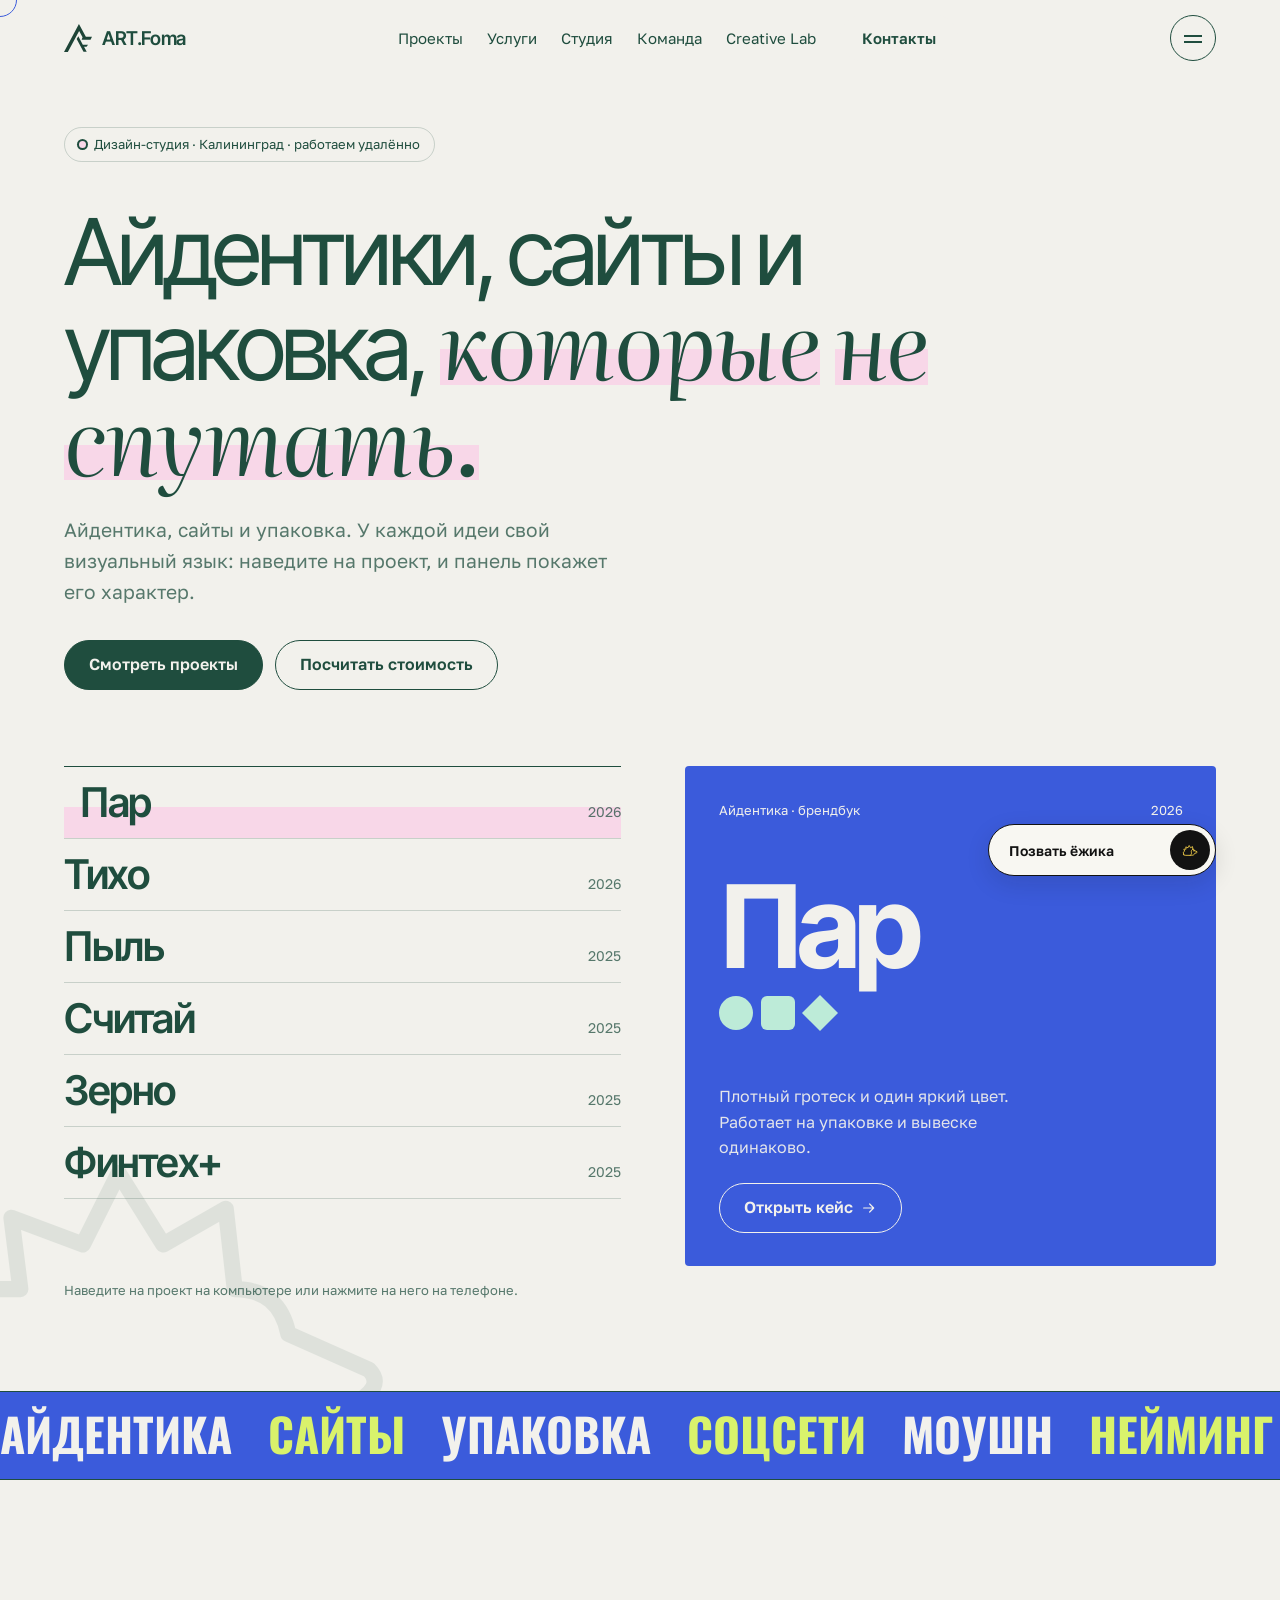
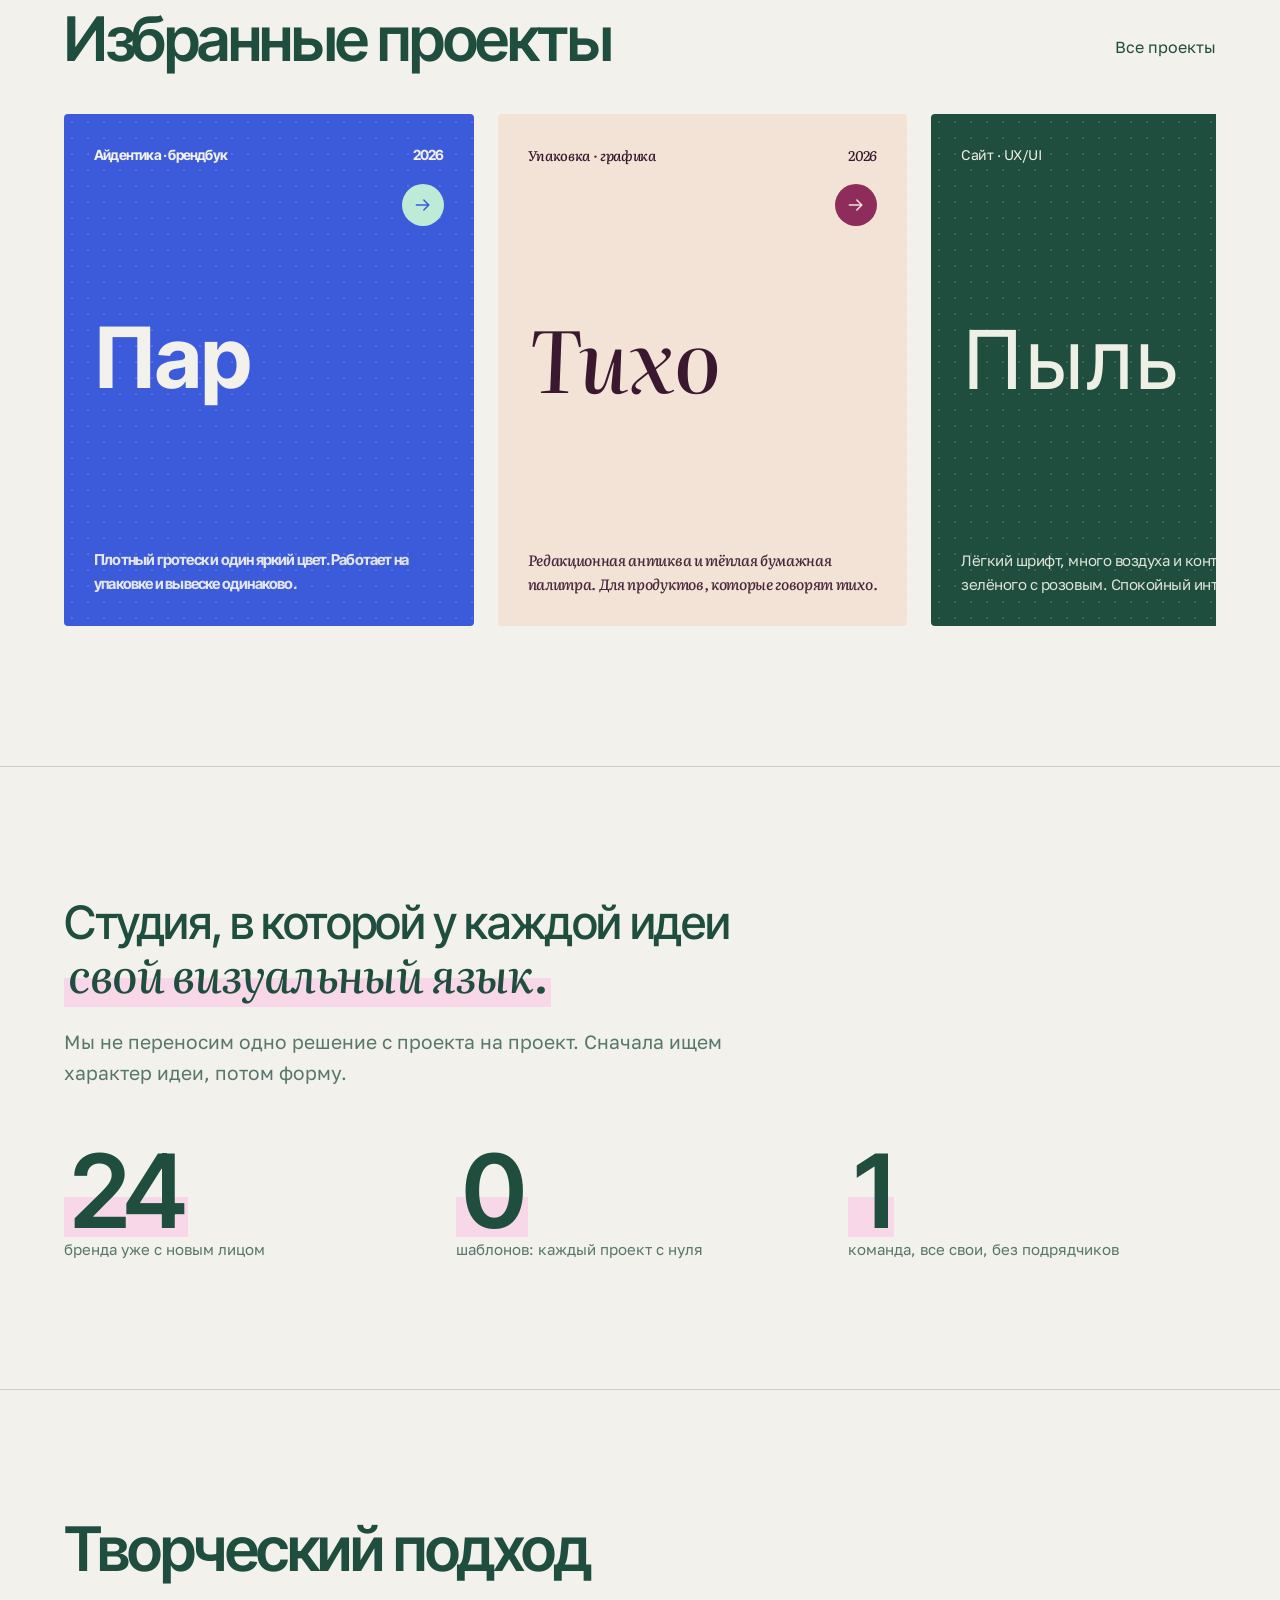
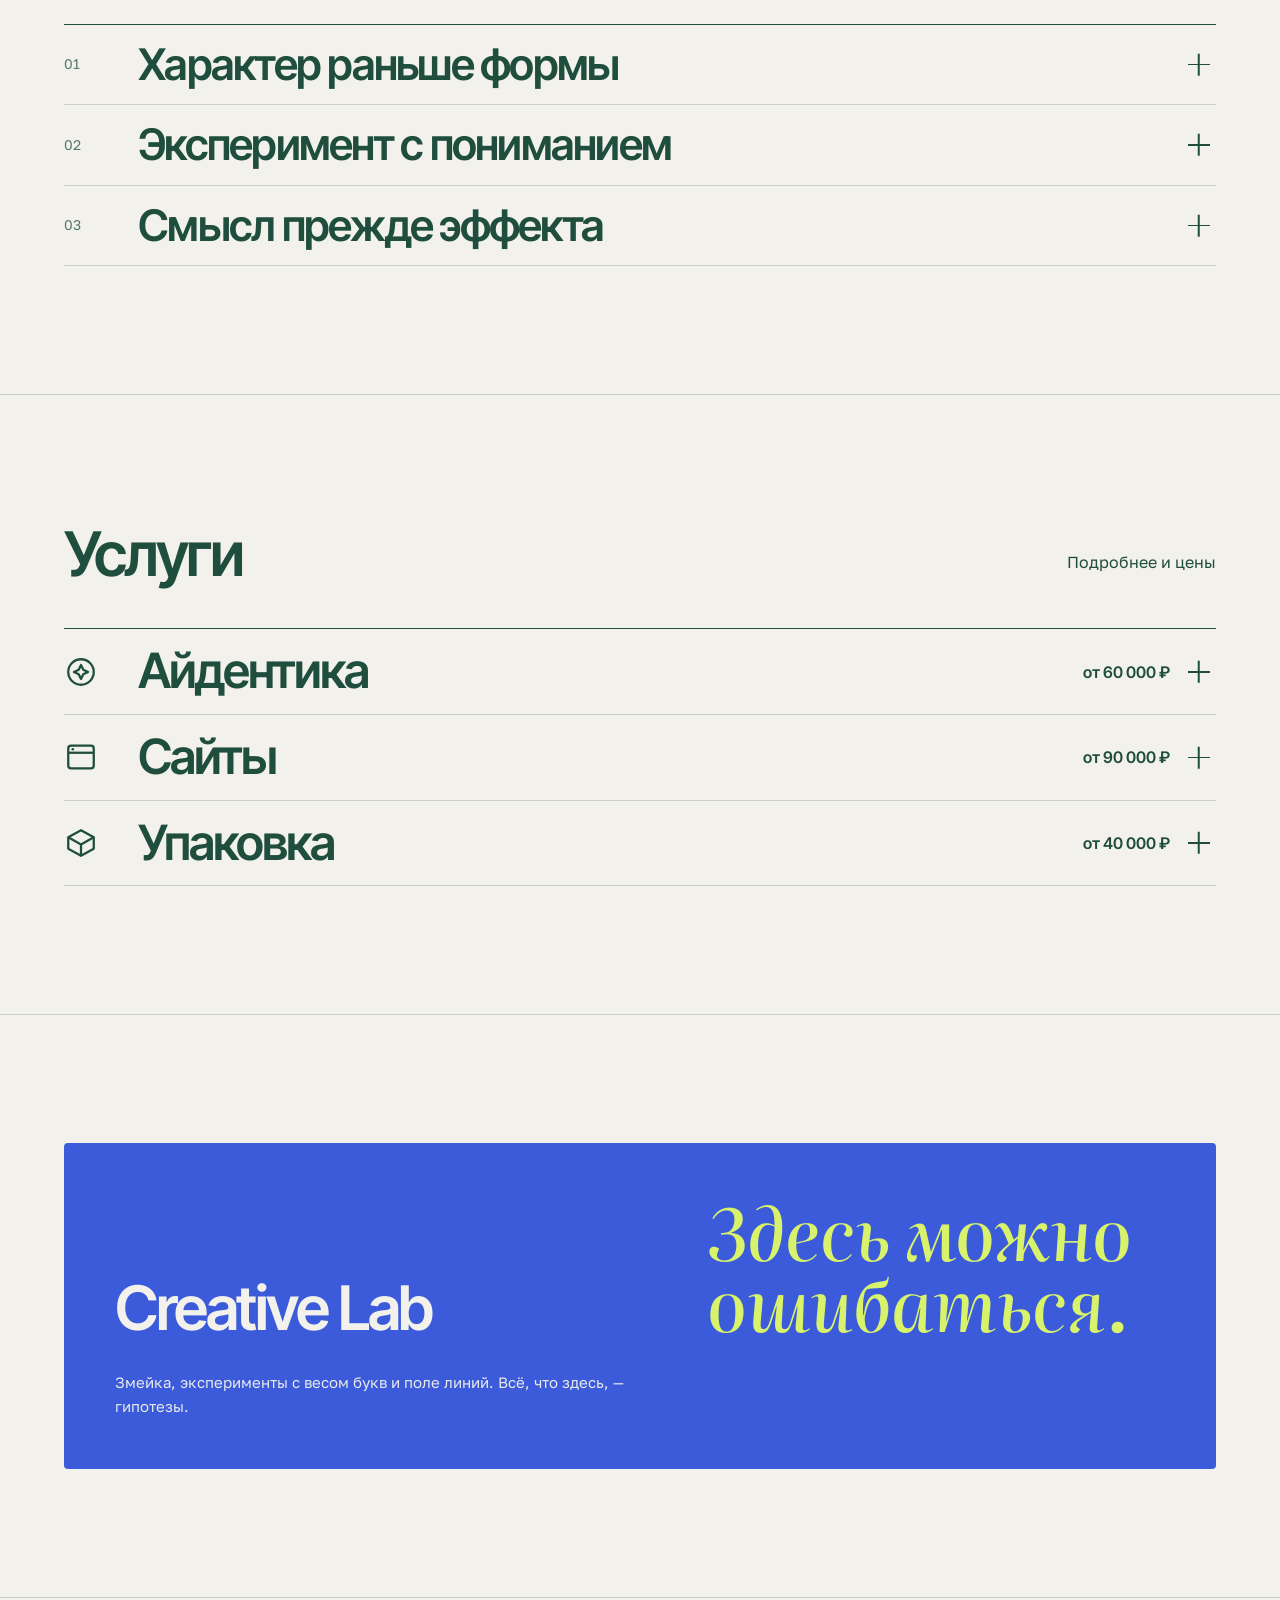
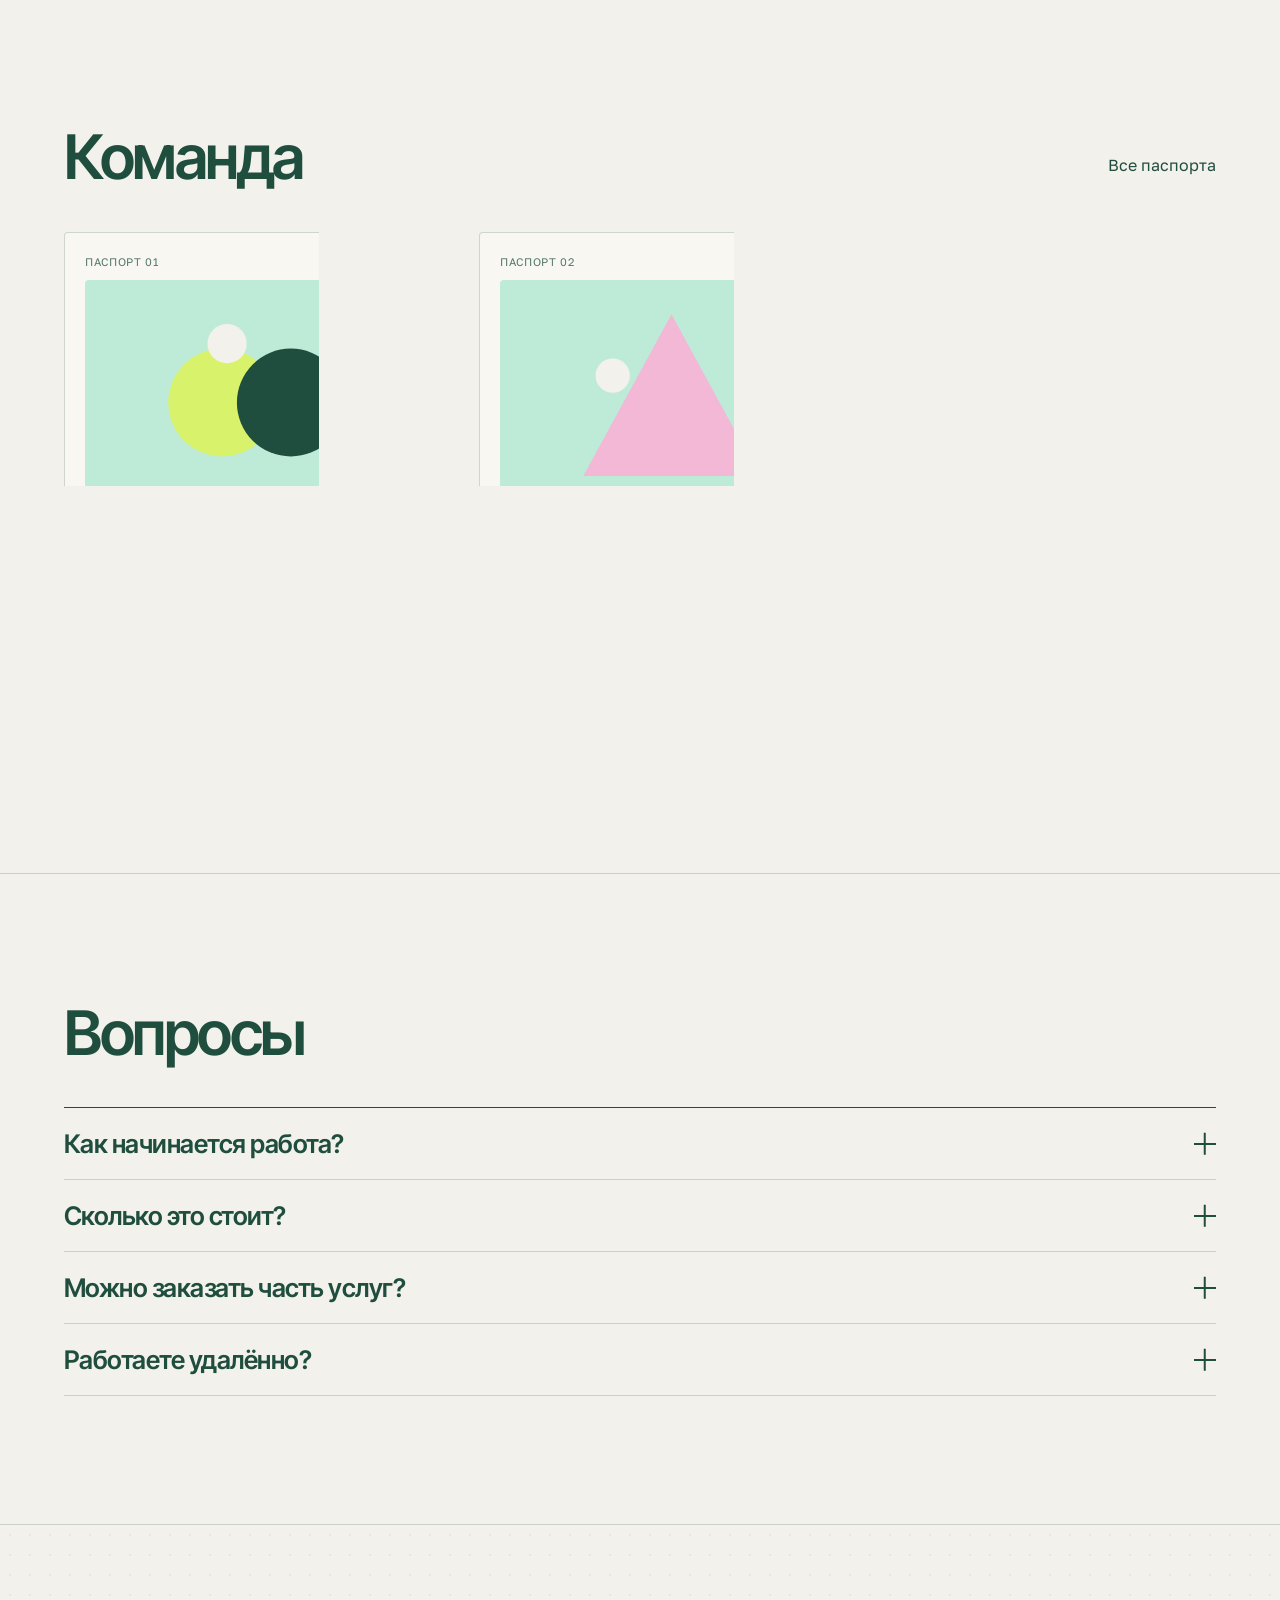
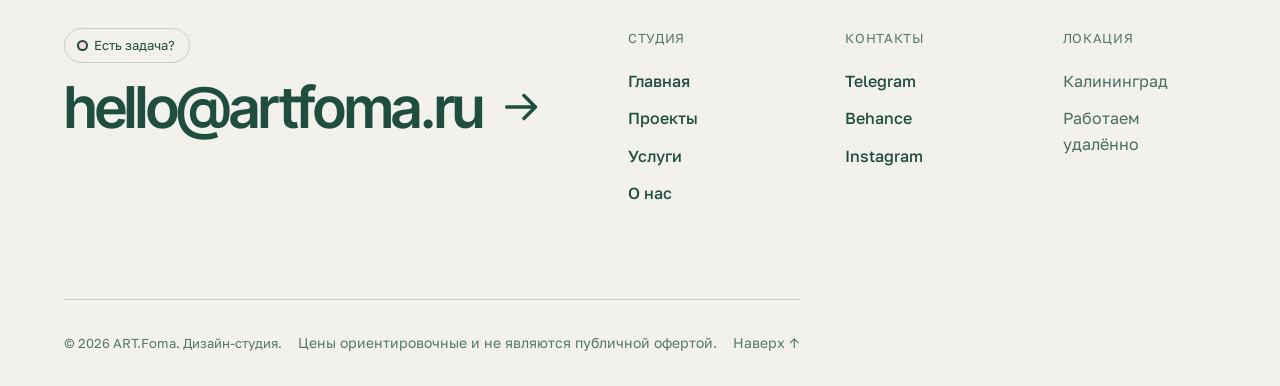
==== commit b8ffea09: "Add files via upload" ====
--- a/index.html
+++ b/index.html
@@ -8,672 +8,209 @@
 <link rel="preconnect" href="https://fonts.googleapis.com">
 <link rel="preconnect" href="https://fonts.gstatic.com" crossorigin>
 <link href="https://fonts.googleapis.com/css2?family=Inter+Tight:wght@300..800&family=Golos+Text:wght@400..700&family=Literata:ital,wght@0,400..800;1,400..800&family=Oswald:wght@500..700&display=swap" rel="stylesheet">
-<style>
-:root{
-  --bg:#F2F1EC; --ink:#1F4D3E; --acc:#3B5BDB; --mint:#BDEBD8; --pink:#F2B8D6; --lime:#D9F26B;
-  --mute:rgba(31,77,62,.74); --line:rgba(31,77,62,.2);
-  --sans:'Inter Tight',system-ui,sans-serif; --txt:'Golos Text',system-ui,sans-serif;
-  --serif:'Literata',Georgia,serif; --cond:'Oswald',Impact,sans-serif;
-  --pad:clamp(20px,5vw,72px); --max:1400px;
-  --pbg:var(--acc); --pfg:#F2F1EC; --pacc:var(--mint);
-}
-*{box-sizing:border-box;margin:0;padding:0;min-width:0}
-[hidden]{display:none!important}
-html{-webkit-text-size-adjust:100%}
-body{background:var(--bg);color:var(--ink);font:400 16px/1.6 var(--txt);-webkit-font-smoothing:antialiased;overflow-x:clip}
-button,a{color:inherit;font:inherit;background:none;border:0;cursor:pointer;text-decoration:none;text-align:left}
-a:hover{color:var(--acc)}
-:focus-visible{outline:2px solid currentColor;outline-offset:4px}
-h1,h2,h3,.h1,.h2,.h3{overflow-wrap:anywhere}
-.skip{position:absolute;left:-999px}.skip:focus{left:12px;top:12px;background:var(--ink);color:var(--bg);padding:8px 12px;z-index:70}
-.wrap{max-width:var(--max);margin:0 auto;padding:0 var(--pad)}
-.f-sans{font-family:var(--sans);font-weight:700;letter-spacing:-.05em}
-.f-serif{font-family:var(--serif);font-style:italic;font-weight:500;letter-spacing:-.02em}
-.f-cond{font-family:var(--cond);font-weight:700;text-transform:uppercase;letter-spacing:0}
-.f-soft{font-family:var(--txt);font-weight:300;letter-spacing:-.03em}
-
-/* Шапка */
-header{position:fixed;inset:0 0 auto;z-index:40;transition:color .35s}
-header .wrap{display:flex;justify-content:space-between;align-items:center;height:76px}
-.logo{font:600 19px var(--sans);letter-spacing:-.02em}
-.dnav{display:flex;gap:24px;align-items:center;font-size:15px}
-.dnav button[aria-current=page]{text-decoration:underline;text-underline-offset:6px}
-.burger{width:46px;height:46px;border:1.5px solid currentColor;border-radius:50%;position:relative;flex:none}
-.burger:hover{background:currentColor}
-.burger:hover span{background:var(--bg)}
-.burger span{position:absolute;left:13px;width:18px;height:1.5px;background:currentColor;transition:transform .4s cubic-bezier(.7,0,.2,1)}
-.burger span:nth-child(1){top:19px}.burger span:nth-child(2){top:25px}
-body.menu-open header{color:var(--bg)}
-body.menu-open .burger span:nth-child(1){transform:translateY(3px) rotate(45deg)}
-body.menu-open .burger span:nth-child(2){transform:translateY(-3px) rotate(-45deg)}
-
-/* Полноэкранное меню */
-.menu{position:fixed;inset:0;z-index:30;background:var(--acc);color:var(--bg);visibility:hidden;clip-path:circle(0% at calc(100% - 46px - var(--pad)) 38px);transition:clip-path .7s cubic-bezier(.7,0,.2,1),visibility 0s .7s;display:flex;flex-direction:column;justify-content:center;padding:100px var(--pad) 120px;overflow:auto}
-body.menu-open .menu{visibility:visible;clip-path:circle(150% at calc(100% - 46px - var(--pad)) 38px);transition:clip-path .7s cubic-bezier(.7,0,.2,1),visibility 0s}
-.ml{list-style:none;max-width:var(--max);width:100%;margin:0 auto}
-.ml li{opacity:0;transform:translateY(20px);transition:opacity .4s,transform .5s}
-body.menu-open .ml li{opacity:1;transform:none}
-.ml li:nth-child(2){padding-left:clamp(0px,8vw,140px);transition-delay:.05s}
-.ml li:nth-child(3){padding-left:clamp(0px,16vw,280px);transition-delay:.1s}
-.ml li:nth-child(4){padding-left:clamp(0px,24vw,420px);transition-delay:.15s}
-.ml li:nth-child(5){padding-left:clamp(0px,16vw,280px);transition-delay:.2s}
-.ml li:nth-child(6){padding-left:clamp(0px,8vw,140px);transition-delay:.25s}
-.ml li:nth-child(7){padding-left:clamp(0px,4vw,70px);transition-delay:.3s}
-.ml button{font:700 clamp(38px,6.8vw,110px)/1.02 var(--cond);text-transform:uppercase;color:var(--bg);padding:2px 0;display:inline-flex;align-items:baseline;gap:16px}
-.ml button .i{font:500 15px var(--txt);opacity:.75}
-.ml button:hover{color:var(--mint)}
-.note{position:fixed;font:italic 400 clamp(20px,2vw,28px)/1 var(--serif);color:var(--mint);pointer-events:none;opacity:0;transition:opacity .2s;white-space:nowrap;transform:translateY(-50%)}
-.note.on{opacity:1}
-.menu-foot{position:absolute;left:var(--pad);right:var(--pad);bottom:28px;display:flex;justify-content:space-between;align-items:center;flex-wrap:wrap;gap:16px;border-top:1px solid rgba(242,241,236,.35);padding-top:20px;font-size:15px}
-.menu-foot a{margin-right:20px;color:var(--bg)}
-.menu-foot a:hover{color:var(--mint)}
-.pill{display:inline-flex;align-items:center;min-height:46px;background:var(--bg);color:var(--ink);padding:0 22px;border-radius:999px;font-weight:600}
-.pill:hover{background:var(--mint);color:var(--ink)}
-
-/* Общее */
-main{padding-top:76px;min-height:100vh}
-.view{display:none}
-.view.on{display:block;animation:fade .5s ease}
-@keyframes fade{from{opacity:0}to{opacity:1}}
-.sec{padding:clamp(72px,10vw,136px) 0;position:relative}
-.sec+.sec{border-top:1px solid var(--line)}
-.eyebrow{display:block;font-size:13px;letter-spacing:.04em;color:var(--mute);margin-bottom:20px}
-.h1{font:600 clamp(42px,6.6vw,104px)/.98 var(--sans);letter-spacing:-.045em}
-.h2{font:600 clamp(34px,4.8vw,76px)/1 var(--sans);letter-spacing:-.04em}
-.h3{font:600 clamp(19px,1.8vw,24px)/1.25 var(--sans);letter-spacing:-.015em}
-.lead{font-size:clamp(17px,1.5vw,20px);max-width:58ch;color:var(--mute);margin-top:24px}
-.small{font-size:14px;color:var(--mute)}
-.btn{display:inline-flex;align-items:center;justify-content:center;gap:8px;min-height:50px;padding:0 24px;border-radius:999px;border:1.5px solid var(--ink);color:var(--ink);font-weight:600;transition:background .25s,color .25s,border-color .25s,transform .3s}
-.btn.f{background:var(--ink);color:var(--bg)}
-.btn:hover{background:var(--acc);border-color:var(--acc);color:#F2F1EC}
-.btns{display:flex;flex-wrap:wrap;gap:12px;margin-top:36px}
-.link{display:inline-flex;align-items:center;min-height:44px;text-decoration:underline;text-underline-offset:6px;color:var(--ink)}
-.link:hover{color:var(--acc)}
-.rowhead{display:flex;justify-content:space-between;align-items:end;gap:20px;flex-wrap:wrap;margin-bottom:44px}
-.panel[hidden]{display:none}
-.mag{transition:transform .35s cubic-bezier(.2,.7,.1,1)}
-
-/* Появление при прокрутке */
-.js [data-r]{opacity:0;transform:translateY(28px);transition:opacity .9s cubic-bezier(.2,.7,.1,1),transform .9s cubic-bezier(.2,.7,.1,1)}
-.js [data-r].in{opacity:1;transform:none}
-.js [data-r="2"]{transition-delay:.08s}.js [data-r="3"]{transition-delay:.16s}
-
-/* HERO */
-.hero{padding:clamp(24px,4vw,56px) 0 clamp(56px,7vw,110px);overflow:hidden}
-.hero-blob{position:absolute;width:min(60vw,720px);aspect-ratio:1;right:-12%;top:-10%;background:radial-gradient(circle at 35% 35%,var(--mint),var(--pink) 55%,transparent 72%);opacity:.55;filter:blur(20px);border-radius:58% 42% 53% 47%/45% 55% 45% 55%;animation:morph 14s ease-in-out infinite;pointer-events:none;z-index:0}
-@keyframes morph{0%,100%{border-radius:58% 42% 53% 47%/45% 55% 45% 55%}50%{border-radius:42% 58% 40% 60%/58% 42% 60% 40%}}
-.hero .wrap{position:relative;z-index:1}
-.hero .eyebrow{opacity:0;animation:up .8s .1s forwards}
-.hx{margin-top:22px;max-width:15ch;font:600 clamp(44px,7.2vw,118px)/.96 var(--sans);letter-spacing:-.05em}
-.hx .w{display:inline-block;white-space:nowrap}
-.hx .ch{display:inline-block;font-weight:400;transition:font-weight .35s ease-out;opacity:0;transform:translateY(.6em);animation:up .75s cubic-bezier(.2,.7,.1,1) forwards;animation-delay:calc(var(--i)*32ms + .2s)}
-.hx .ch.it{font-family:var(--serif);font-style:italic;color:var(--acc);letter-spacing:-.02em}
-@keyframes up{to{opacity:1;transform:none}}
-.hero-lead{margin-top:28px;max-width:46ch;font-size:clamp(17px,1.5vw,20px);color:var(--mute);opacity:0;animation:up .8s .9s forwards}
-.hero-btns{display:flex;gap:12px;flex-wrap:wrap;margin-top:32px;opacity:0;animation:up .8s 1.05s forwards}
-.hero-grid{margin-top:clamp(40px,6vw,80px);display:grid;grid-template-columns:1.05fr 1fr;gap:clamp(28px,5vw,80px);align-items:start}
-.idx{border-top:1px solid var(--ink)}
-.idx button{display:flex;justify-content:space-between;align-items:baseline;gap:16px;width:100%;min-height:72px;padding:14px 0;border-bottom:1px solid var(--line);font:600 clamp(28px,3.2vw,50px)/1.05 var(--sans);letter-spacing:-.035em;transition:padding .35s,color .25s}
-.idx button small{font:400 14px var(--txt);letter-spacing:0;color:var(--mute);white-space:nowrap}
-.idx button[aria-current=true]{padding-left:16px;color:var(--acc)}
-.preview{position:sticky;top:110px;height:min(500px,68vh);background:var(--pbg);color:var(--pfg);border-radius:4px;padding:clamp(22px,2.6vw,36px);display:flex;flex-direction:column;justify-content:space-between;overflow:hidden;transition:background .6s ease,color .6s ease}
-.preview .pk{font-size:13px;display:flex;justify-content:space-between;gap:12px;color:var(--pfg)}
-.preview .pn{font-size:clamp(64px,9vw,150px);line-height:.9;color:var(--pfg);overflow-wrap:normal;word-break:keep-all}
-.preview .pc{font-size:16px;max-width:34ch;color:var(--pfg);opacity:.92}
-.pv-bar{display:flex;gap:8px;margin-top:18px}
-.pv-bar i{width:34px;height:34px;border-radius:50%;background:var(--pacc);display:block;animation:spin 9s linear infinite}
-.pv-bar i:nth-child(2){border-radius:6px;animation-direction:reverse}
-.pv-bar i:nth-child(3){border-radius:0;animation:none;transform:rotate(45deg) scale(.75)}
-@keyframes spin{to{transform:rotate(360deg)}}
-.preview .btn{align-self:flex-start;border-color:var(--pfg);color:var(--pfg);margin-top:22px;background:transparent}
-.preview .btn:hover{background:var(--pfg);color:var(--pbg);border-color:var(--pfg)}
-.preview-cap{margin-top:14px;font-size:13px;color:var(--mute)}
-
-/* Зверёк */
-.crt{position:absolute;right:var(--pad);top:24px;width:clamp(120px,13vw,180px);height:auto;z-index:2;animation:bob 4s ease-in-out infinite;cursor:pointer;transform-origin:50% 100%}
-.crt .pup{transition:transform .12s linear}
-.crt .lid{transform-box:fill-box;transform-origin:50% 0;animation:blink 5.5s infinite}
-.crt.alert .ear{animation:wig .25s ease-in-out 3}
-.crt.jump{animation:jump .6s ease}
-@keyframes bob{0%,100%{transform:translateY(0)}50%{transform:translateY(-10px)}}
-@keyframes blink{0%,93%,100%{transform:scaleY(0)}95.5%{transform:scaleY(1)}97.5%{transform:scaleY(0)}}
-@keyframes wig{50%{transform:rotate(-8deg)}}
-@keyframes jump{30%{transform:translateY(-36px) rotate(-6deg)}60%{transform:translateY(0) rotate(4deg)}}
-
-/* Бегущая строка */
-.marq{background:var(--acc);color:#F2F1EC;overflow:hidden;white-space:nowrap;padding:18px 0;border-block:1px solid var(--ink)}
-.marq-in{display:inline-block;animation:mq 26s linear infinite;font:700 clamp(28px,3.6vw,52px)/1 var(--cond);text-transform:uppercase}
-.marq-in span{margin-right:36px}
-.marq-in span:nth-child(even){color:var(--lime)}
-.marq:hover .marq-in{animation-play-state:paused}
-@keyframes mq{to{transform:translateX(-50%)}}
-
-/* Галерея проектов */
-.track{display:flex;gap:clamp(14px,2vw,24px);overflow-x:auto;scroll-snap-type:x mandatory;padding-bottom:12px;scrollbar-width:none;-webkit-overflow-scrolling:touch;overscroll-behavior-x:contain}
-.track::-webkit-scrollbar{display:none}
-.card{flex:0 0 clamp(260px,32vw,440px);scroll-snap-align:start;position:relative;aspect-ratio:4/5;background:var(--pbg);color:var(--pfg);border-radius:4px;padding:clamp(20px,2.4vw,30px);display:flex;flex-direction:column;justify-content:space-between;overflow:hidden;transition:transform .5s cubic-bezier(.2,.7,.1,1)}
-.card:hover{transform:translateY(-6px)}
-.card .ck{display:flex;justify-content:space-between;gap:10px;font-size:14px;color:var(--pfg)}
-.card .cn{font-size:clamp(52px,6.6vw,104px);line-height:.9;color:var(--pfg)}
-.card .cc{font-size:15px;color:var(--pfg);opacity:.92}
-.card .cb{position:absolute;right:clamp(20px,2.4vw,30px);top:clamp(56px,6vw,70px);width:42px;height:42px;border-radius:50%;background:var(--pacc);transition:transform .6s}
-.card:hover .cb{transform:rotate(180deg) scale(1.15)}
-.filters{display:flex;flex-wrap:wrap;gap:8px;margin-bottom:36px}
-.filters button{min-height:44px;padding:0 18px;border:1.5px solid var(--ink);border-radius:999px;font-weight:600;color:var(--ink);transition:background .2s,color .2s}
-.filters button:hover{border-color:var(--acc);color:var(--acc)}
-.filters button[aria-pressed=true]{background:var(--ink);color:var(--bg)}
-.grid-p{display:grid;grid-template-columns:repeat(3,1fr);gap:clamp(14px,2vw,24px)}
-.grid-p .card{flex:none;width:auto;aspect-ratio:4/5}
-
-/* Услуги и строки */
-.svc{border-top:1px solid var(--ink)}
-.svc>button{display:grid;grid-template-columns:56px 1fr auto 28px;gap:18px;align-items:center;width:100%;min-height:84px;padding:18px 0;border-bottom:1px solid var(--line);transition:padding .35s,background .35s;position:relative}
-.svc>button:hover{padding-left:14px;color:var(--acc)}
-.svc>button .h2{font-size:clamp(28px,3.8vw,56px)}
-.svc>button .pr{font:600 16px var(--sans);white-space:nowrap;color:var(--ink)}
-.svc>button .x{font-size:26px;transition:transform .3s;text-align:center}
-.svc>button[aria-expanded=true] .x{transform:rotate(45deg)}
-.svc .panel{padding:0 0 26px 74px;color:var(--mute);max-width:64ch}
-
-/* Калькулятор */
-.calc{display:grid;grid-template-columns:1.1fr 1fr;gap:clamp(24px,5vw,64px);align-items:start}
-.opts{display:grid;gap:8px}
-.opt{display:flex;gap:12px;align-items:center;min-height:54px;padding:12px 16px;border:1px solid var(--line);border-radius:4px;font-weight:500;cursor:pointer;background:#F8F7F2;transition:border-color .2s}
-.opt:hover{border-color:var(--ink)}
-.opt:has(input:checked){border-color:var(--ink);background:#E4EEE7}
-.opt input{width:20px;height:20px;accent-color:var(--acc)}
-label.small{display:block;margin:20px 0 8px}
-select{width:100%;min-height:54px;padding:12px 14px;font:500 16px var(--txt);background:#F8F7F2;color:var(--ink);border:1px solid var(--line);border-radius:4px}
-.res{background:var(--ink);color:var(--bg);padding:clamp(24px,3vw,40px);border-radius:4px;display:flex;flex-direction:column;justify-content:space-between;gap:28px;min-height:260px}
-.res .sum{font:600 clamp(28px,3.2vw,44px)/1.1 var(--sans);letter-spacing:-.03em;margin-top:12px;color:var(--mint)}
-.res small{font-size:13px;color:var(--bg);opacity:.85;line-height:1.5}
-
-/* Шаги */
-.steps{display:grid;grid-template-columns:repeat(4,1fr);border-top:1px solid var(--ink)}
-.steps>div{padding:26px 24px 0 0}
-.steps>div+div{padding-left:24px;border-left:1px solid var(--line)}
-.steps .n{font:600 clamp(40px,4vw,64px)/1 var(--sans);letter-spacing:-.04em;color:var(--acc)}
-.steps .h3{margin:24px 0 10px}
-.steps p{font-size:15px;color:var(--mute)}
-
-/* Подход */
-.approach{border-top:1px solid var(--ink)}
-.approach>button{display:grid;grid-template-columns:56px 1fr 28px;gap:18px;align-items:center;width:100%;min-height:80px;padding:18px 0;border-bottom:1px solid var(--line)}
-.approach>button:hover .h2{color:var(--acc)}
-.approach>button .h2{font-size:clamp(26px,3.4vw,50px);transition:color .25s}
-.approach>button .x{font-size:24px;text-align:center;transition:transform .3s}
-.approach>button[aria-expanded=true] .x{transform:rotate(45deg)}
-.approach .panel{padding:0 0 24px 74px;color:var(--mute);max-width:64ch}
-
-/* Цифры */
-.facts{display:grid;grid-template-columns:repeat(3,1fr);gap:24px}
-.fact b{display:block;font:600 clamp(56px,8vw,120px)/.9 var(--sans);letter-spacing:-.05em;color:var(--acc)}
-.fact span{font-size:15px;color:var(--mute)}
-
-/* FAQ */
-.faq{border-top:1px solid var(--ink)}
-.faq>button{display:flex;justify-content:space-between;align-items:center;gap:20px;width:100%;min-height:72px;padding:18px 0;border-bottom:1px solid var(--line);font:600 clamp(19px,2vw,26px)/1.25 var(--sans);letter-spacing:-.02em}
-.faq>button:hover{color:var(--acc)}
-.faq>button .x{font-size:24px;transition:transform .3s;flex:none}
-.faq>button[aria-expanded=true] .x{transform:rotate(45deg)}
-.faq .panel{padding:0 0 22px;color:var(--mute);max-width:64ch}
-
-/* Лаборатория-превью */
-.lab-teaser{display:grid;grid-template-columns:1.1fr .9fr;gap:32px;align-items:end;min-height:320px;width:100%;background:var(--acc);color:#F2F1EC;border-radius:4px;padding:clamp(28px,4vw,56px);transition:transform .5s}
-.lab-teaser:hover{transform:translateY(-4px);color:#F2F1EC}
-.lab-teaser .h2{color:#F2F1EC}
-.lab-teaser .bigtxt{font:italic 500 clamp(40px,5.6vw,92px)/1 var(--serif);color:var(--lime)}
-.lab-teaser .sm{font-size:15px;color:#F2F1EC;opacity:.95}
-
-/* Паспорта */
-.passports{display:grid;grid-template-columns:repeat(3,1fr);gap:clamp(18px,2.6vw,30px)}
-.pp{background:#F8F7F2;border:1px solid var(--line);border-radius:4px;padding:22px;display:flex;flex-direction:column;gap:14px;transition:transform .15s ease-out;transform-style:preserve-3d;color:var(--ink)}
-.pp-top{display:flex;justify-content:space-between;align-items:center;gap:10px;font-size:12px;letter-spacing:.06em;text-transform:uppercase;color:var(--mute)}
-.pp svg{width:100%;height:auto;aspect-ratio:1;display:block;border-radius:4px;background:var(--mint)}
-.pp .nm{font:600 clamp(22px,2.2vw,30px)/1.1 var(--sans);letter-spacing:-.025em;color:var(--ink)}
-.pp dl{display:grid;grid-template-columns:auto 1fr;gap:6px 14px;font-size:14px}
-.pp dt{color:var(--mute)}
-.pp dd{color:var(--ink)}
-.pp .ph{font-size:13px;color:var(--mute);font-style:italic}
-
-/* Кейс */
-.case-hero{background:var(--pbg);color:var(--pfg);padding:clamp(140px,18vw,200px) 0 clamp(56px,7vw,100px);transition:background .6s,color .6s}
-.case-hero .back{display:inline-flex;align-items:center;min-height:44px;color:var(--pfg);text-decoration:underline;text-underline-offset:6px;margin-bottom:28px}
-.case-hero .back:hover{color:var(--pacc)}
-.case-hero .ct{font-size:clamp(76px,13vw,220px);line-height:.88;color:var(--pfg)}
-.meta{display:grid;grid-template-columns:repeat(4,1fr);gap:20px;margin-top:48px;padding-top:20px;border-top:1px solid currentColor;font-size:15px;color:var(--pfg)}
-.meta b{display:block;font-weight:400;opacity:.8;font-size:13px;margin-bottom:4px}
-.ba{position:relative;aspect-ratio:16/9;overflow:hidden;border-radius:4px;background:#E4E3DA}
-.ba .lay{position:absolute;inset:0;display:grid;place-items:center;font-size:15px;color:var(--mute)}
-.ba .after{position:absolute;inset:0;background:var(--pbg);color:var(--pfg);clip-path:inset(0 50% 0 0)}
-.ba .after .lay{color:var(--pfg)}
-.ba .line{position:absolute;top:0;bottom:0;left:50%;width:2px;background:var(--pfg);transform:translateX(-1px)}
-.gal{display:grid;grid-template-columns:repeat(3,1fr);gap:14px;margin-top:14px}
-.gal div{aspect-ratio:4/3;border-radius:4px;display:grid;place-items:center;font-size:14px;color:var(--ink);background:var(--mint)}
-.gal div:nth-child(2){background:#F8F7F2}
-.gal div:nth-child(3){background:var(--pink)}
-.cmp{width:100%;margin-top:16px;accent-color:var(--acc);min-height:44px}
-.cols{display:grid;grid-template-columns:1fr 2fr;gap:24px 48px;margin-top:64px}
-.cols p{max-width:62ch;font-size:18px}
-.next{margin-top:90px;padding-top:28px;border-top:1px solid var(--line);display:flex;justify-content:space-between;align-items:center;gap:20px;flex-wrap:wrap}
-.next button{font:600 clamp(30px,4.2vw,62px)/1 var(--sans);letter-spacing:-.04em;text-decoration:underline;text-underline-offset:10px;min-height:44px;color:var(--ink)}
-.next button:hover{color:var(--acc)}
-
-/* Студия */
-.manifest{font:500 clamp(26px,3.6vw,52px)/1.18 var(--sans);letter-spacing:-.03em;max-width:24ch}
-.manifest em{font:italic 500 1em/1 var(--serif);color:var(--acc);letter-spacing:-.02em}
-.two{display:grid;grid-template-columns:1fr 1fr;gap:0 clamp(32px,5vw,80px)}
-.two>div{padding:30px 0;border-top:1px solid var(--line)}
-.two p{color:var(--mute);margin-top:8px;max-width:44ch}
-.inline-link{display:inline;min-height:auto;color:var(--acc);text-decoration:underline;text-underline-offset:4px}
-
-/* CREATIVE LAB */
-.lab{background:var(--acc);color:#F2F1EC;padding:150px 0 100px;margin-top:-76px;min-height:100vh}
-.lab .h1,.lab .h2{color:#F2F1EC}
-.lab .eyebrow{color:var(--mint)}
-.lab .lead{color:#F2F1EC;opacity:.95}
-.lab-back{display:inline-flex;align-items:center;min-height:44px;margin-bottom:24px;color:#F2F1EC;text-decoration:underline;text-underline-offset:6px}
-.lab-back:hover{color:var(--mint)}
-.lab-card{margin-top:56px;background:rgba(0,0,0,.14);border:1px solid rgba(242,241,236,.4);border-radius:6px;padding:clamp(16px,2.4vw,28px)}
-.lab-top{display:flex;justify-content:space-between;align-items:center;gap:16px;flex-wrap:wrap;margin-bottom:14px;color:#F2F1EC}
-.lab-top b{font:600 clamp(18px,1.8vw,22px) var(--sans)}
-.hud{font:600 18px var(--sans);color:var(--lime)}
-#snake{display:block;width:100%;aspect-ratio:20/14;border-radius:4px;background:rgba(0,0,0,.18);touch-action:none}
-.snake-ctl{display:flex;flex-wrap:wrap;gap:10px;align-items:center;margin-top:14px}
-.snake-ctl button{min-height:46px;padding:0 18px;border:1.5px solid #F2F1EC;border-radius:999px;color:#F2F1EC;font-weight:600;background:transparent}
-.snake-ctl button:hover,.snake-ctl button.on{background:#F2F1EC;color:var(--acc)}
-.dpad{display:none;grid-template-columns:repeat(3,48px);grid-template-rows:repeat(2,48px);gap:6px;margin-left:auto}
-.dpad button{border:1.5px solid #F2F1EC;border-radius:10px;color:#F2F1EC;font-size:18px;background:transparent;display:grid;place-items:center}
-.dpad button:nth-child(1){grid-column:2;grid-row:1}
-.dpad button:nth-child(2){grid-column:1;grid-row:2}
-.dpad button:nth-child(3){grid-column:2;grid-row:2}
-.dpad button:nth-child(4){grid-column:3;grid-row:2}
-.msg{margin-top:10px;font-size:14px;color:#F2F1EC;min-height:20px}
-.exp{margin-top:72px;display:grid;grid-template-columns:repeat(2,1fr);gap:clamp(24px,4vw,56px)}
-.exp>div{border-top:1px solid rgba(242,241,236,.5);padding-top:20px}
-.exp .n{font:600 14px var(--sans);color:var(--mint)}
-.exp p{margin-top:10px;color:#F2F1EC;max-width:46ch}
-.wgt{margin-top:24px;font:600 clamp(36px,4.6vw,76px)/1.05 var(--sans);letter-spacing:-.04em;cursor:default;user-select:none;color:#F2F1EC}
-.wgt span{display:inline-block;white-space:pre;font-weight:400;transition:font-weight .3s ease-out}
-.wgt .it{font:italic 500 1em var(--serif);color:var(--lime)}
-.lines-wrap{margin-top:14px;border-radius:4px;overflow:hidden;background:rgba(0,0,0,.14);aspect-ratio:16/10}
-#lines{display:block;width:100%;height:100%}
-.lab-facts{margin-top:72px;display:grid;grid-template-columns:repeat(3,1fr);gap:20px;color:#F2F1EC}
-.lab-facts div{border-top:1px solid rgba(242,241,236,.5);padding-top:16px}
-.lab-facts b{display:block;font:600 clamp(40px,5vw,72px)/1 var(--sans);letter-spacing:-.04em;color:var(--lime)}
-
-/* Контакты */
-.mail{display:inline-block;margin-top:32px;font:600 clamp(28px,5vw,72px)/1.05 var(--sans);letter-spacing:-.04em;border-bottom:2px solid var(--ink);word-break:break-all;color:var(--ink)}
-.mail:hover{color:var(--acc);border-color:var(--acc)}
-form{margin-top:64px;display:grid;grid-template-columns:1fr 1fr;gap:26px 28px;max-width:900px}
-form .wide{grid-column:1/-1}
-input,textarea{width:100%;min-height:54px;background:#F8F7F2;border:1px solid var(--line);border-radius:4px;font:400 16px var(--txt);color:var(--ink);padding:12px 14px;outline:none;transition:border-color .2s}
-textarea{min-height:130px;resize:vertical}
-input:focus,textarea:focus{border-color:var(--acc)}
-input[aria-invalid=true],textarea[aria-invalid=true]{border-color:#8E2D5C}
-.err{font-size:13px;color:#8E2D5C;min-height:18px;margin-top:6px}
-.send{justify-self:start;min-height:54px;padding:0 30px;background:var(--ink);color:var(--bg);border-radius:999px;font-weight:600}
-.send:hover{background:var(--acc);color:#F2F1EC}
-.ok{grid-column:1/-1;font-weight:600;color:var(--acc)}
-.cts{margin-top:72px;display:flex;flex-wrap:wrap;gap:40px;font-size:15px}
-.cts b{display:block;font-weight:400;color:var(--mute);font-size:13px;margin-bottom:4px}
-.cta-band{display:flex;justify-content:space-between;align-items:end;flex-wrap:wrap;gap:28px}
-
-/* Курсор */
-#ring{position:fixed;left:0;top:0;width:34px;height:34px;border:1.5px solid var(--acc);border-radius:50%;pointer-events:none;z-index:90;transform:translate(-50%,-50%);transition:width .25s,height .25s,background .25s;display:none}
-#ring.big{width:64px;height:64px;background:rgba(59,91,219,.12)}
-@media (pointer:fine){#ring{display:block}}
-
-/* Нижняя навигация (телефон) */
-.bnav{display:none}
-
-footer{border-top:1px solid var(--line);padding:26px 0 36px;font-size:13px;color:var(--mute)}
-footer .wrap{display:flex;justify-content:space-between;flex-wrap:wrap;gap:12px}
-
-/* Адаптивность */
-@media (max-width:1100px){
-  .dnav{gap:18px;font-size:14px}
-  .passports{grid-template-columns:1fr 1fr}
-  .grid-p{grid-template-columns:1fr 1fr}
-}
-@media (max-width:900px){
-  .dnav{display:none}
-  .hero-grid{grid-template-columns:1fr}
-  .preview{display:none}
-  .crt{position:relative;right:auto;top:auto;margin:28px auto 0;display:block;width:150px}
-  .calc,.lab-teaser{grid-template-columns:1fr}
-  .steps{grid-template-columns:1fr 1fr}
-  .steps>div:nth-child(3){border-left:0;padding-left:0}
-  .steps>div:nth-child(n+3){border-top:1px solid var(--line);margin-top:24px;padding-top:24px}
-  .two,.exp{grid-template-columns:1fr}
-  .cols{grid-template-columns:1fr;gap:12px}
-  .meta{grid-template-columns:1fr 1fr}
-  .lab-facts{grid-template-columns:1fr}
-  .dpad{display:grid}
-}
-@media (max-width:700px){
-  body{padding-bottom:78px}
-  .card{flex-basis:80vw}
-  .idx button small{display:none}
-  .svc>button{grid-template-columns:34px 1fr 24px}
-  .svc>button .pr{grid-column:2;grid-row:2;font-size:14px;color:var(--mute)}
-  .svc>button .x{grid-row:1/3}
-  .svc .panel,.approach .panel{padding-left:0}
-  .approach>button{grid-template-columns:34px 1fr 24px}
-  .steps{grid-template-columns:1fr}
-  .steps>div+div{border-left:0;padding-left:0}
-  .passports,.grid-p{grid-template-columns:1fr}
-  .facts{grid-template-columns:1fr}
-  form{grid-template-columns:1fr}
-  .btns .btn,.hero-btns .btn{flex:1 1 100%}
-  .ml li:nth-child(n){padding-left:0}
-  .menu-foot a{margin-right:14px}
-  .gal{grid-template-columns:1fr 1fr}
-  .bnav{position:fixed;left:0;right:0;bottom:0;z-index:35;display:grid;grid-template-columns:repeat(4,1fr);background:var(--bg);border-top:1px solid var(--line);padding-bottom:env(safe-area-inset-bottom,0px)}
-  .bnav button{min-height:58px;display:flex;flex-direction:column;align-items:center;justify-content:center;gap:2px;font-size:12px;text-align:center;color:var(--ink)}
-  .bnav button[aria-current=page]{color:var(--acc);font-weight:600}
-  .bnav i{font-style:normal;font-size:11px;opacity:.65}
-  #ring{display:none}
-}
-@media (prefers-reduced-motion:reduce){
-  *{animation:none!important;transition:none!important}
-  .js [data-r]{opacity:1;transform:none}
-  .hx .ch,.hero .eyebrow,.hero-lead,.hero-btns{opacity:1;transform:none}
-}
-
-/* Ёжик */
-.pet{position:absolute;right:var(--pad);top:6px;width:clamp(200px,21vw,290px);z-index:2;display:flex;flex-direction:column;align-items:center;gap:12px}
-.hog{width:100%;height:auto;cursor:pointer;animation:bob 4s ease-in-out infinite;overflow:visible}
-.hog .pup{transition:transform .12s linear}
-.hog .lid{transform-box:fill-box;transform-origin:50% 0;animation:blink 5.5s infinite}
-.hog .m-open{display:none}
-.hog.eat .m-open{display:block;animation:chew .25s 3}
-.hog.eat .m-small{display:none}
-.hog .zzz text{opacity:0}
-.hog.sleep{animation:snooze 4s ease-in-out infinite}
-.hog.sleep .lid{animation:none;transform:scaleY(1)}
-.hog.sleep .pup{opacity:0}
-.hog.sleep .zzz text{animation:zz 2.4s ease-in infinite}
-.hog.sleep .zzz text:nth-child(2){animation-delay:1.2s}
-.hog.hop{animation:hop .6s ease}
-@keyframes hop{30%{transform:translateY(-30px)}60%{transform:translateY(0) scaleY(.92)}}
-@keyframes snooze{0%,100%{transform:translateY(0) rotate(-2deg)}50%{transform:translateY(4px) rotate(2deg)}}
-@keyframes zz{0%{opacity:0;transform:translate(0,6px)}30%{opacity:1}100%{opacity:0;transform:translate(8px,-16px)}}
-@keyframes chew{50%{transform:scaleY(.4)}}
-.bubble{position:absolute;top:30px;right:100%;margin-right:6px;width:max-content;max-width:200px;background:var(--bg);border:1.5px solid var(--ink);border-radius:16px;padding:8px 12px;font-size:14px;line-height:1.35;opacity:0;transform:translateX(6px);transition:opacity .25s,transform .25s;pointer-events:none}
-.bubble.on{opacity:1;transform:none}
-.heart{position:absolute;font-size:20px;color:var(--acc);pointer-events:none;animation:heart 1s ease-out forwards}
-@keyframes heart{to{transform:translateY(-44px);opacity:0}}
-.tray{display:flex;gap:10px;justify-content:center}
-.tray button{width:52px;height:52px;border-radius:50%;background:#F8F7F2;border:1.5px solid var(--ink);display:grid;place-items:center;touch-action:none;transition:transform .2s,background .2s}
-.tray button svg{width:30px;height:30px}
-.tray button:hover{transform:translateY(-3px)}
-.tray button[aria-pressed=true]{background:var(--ink);box-shadow:0 0 0 3px rgba(31,77,62,.25)}
-.tray button.drag{position:fixed;z-index:95;pointer-events:none;width:52px;height:52px}
-.stat{width:100%;max-width:230px;font-size:13px;color:var(--ink)}
-.stat .bar{height:8px;border:1.5px solid var(--ink);border-radius:999px;overflow:hidden;margin-top:6px}
-.stat .bar i{display:block;height:100%;width:60%;background:var(--ink);transition:width .5s ease}
-@media (max-width:900px){
-  .pet{position:relative;right:auto;top:auto;margin:28px auto 0;width:min(240px,70vw)}
-  .bubble{top:-64px;right:auto;left:50%;margin:0;transform:translateX(-50%) translateY(6px);width:220px;max-width:220px}
-  .bubble.on{transform:translateX(-50%)}
-}
-
-/* Ёж в двух состояниях из набросков */
-.pet{position:absolute;right:var(--pad);top:6px;width:clamp(180px,18vw,250px);z-index:2;display:flex;flex-direction:column;align-items:center;gap:12px;animation:bob 4s ease-in-out infinite;cursor:pointer;outline:none}
-.pet:focus-visible .hg{outline:2px solid var(--acc);outline-offset:4px;border-radius:50%}
-.hg{--bgc:#121212;--fgc:#FFD84D;display:block;width:100%;height:auto;overflow:visible;transition:transform .3s}
-.pet:hover .hg,.pet.on .hg{--bgc:#FFD84D;--fgc:#121212}
-.hg .bg{fill:var(--bgc);transition:fill .3s}
-.hg .ln{fill:none;stroke:var(--fgc);stroke-width:1.35;stroke-linecap:round;stroke-linejoin:round;transition:stroke .3s}
-.hg .eyeDot{fill:var(--fgc);transition:fill .3s,transform .12s linear}
-.hg .zz{opacity:0}
-.pet.sleep{animation:snooze 4s ease-in-out infinite}
-.pet.sleep .zz{animation:zz 2.4s ease-in infinite}
-.pet.sleep .zz.z2{animation-delay:1.2s}
-.pet.hop{animation:hop .6s ease}
-.pet.eat .hg{animation:chew .3s 3}
-@keyframes hop{30%{transform:translateY(-30px)}60%{transform:translateY(0) scaleY(.92)}}
-@keyframes snooze{0%,100%{transform:translateY(0) rotate(-2deg)}50%{transform:translateY(4px) rotate(2deg)}}
-@keyframes zz{0%{opacity:0;transform:translate(0,4px)}30%{opacity:1}100%{opacity:0;transform:translate(6px,-10px)}}
-@keyframes chew{50%{transform:scale(1.04,.96)}}
-.bubble{position:absolute;top:30px;right:100%;margin-right:6px;width:max-content;max-width:200px;background:var(--bg);border:1.5px solid var(--ink);border-radius:16px;padding:8px 12px;font-size:14px;line-height:1.35;opacity:0;transform:translateX(6px);transition:opacity .25s,transform .25s;pointer-events:none}
-.bubble.on{opacity:1;transform:none}
-.heart{position:absolute;font-size:20px;color:var(--acc);pointer-events:none;animation:heart 1s ease-out forwards}
-@keyframes heart{to{transform:translateY(-44px);opacity:0}}
-.tray{display:flex;gap:10px;justify-content:center}
-.tray button{width:52px;height:52px;border-radius:50%;background:#F8F7F2;border:1.5px solid #121212;display:grid;place-items:center;touch-action:none;transition:transform .2s,background .2s}
-.tray button svg{width:30px;height:30px}
-.tray button:hover{transform:translateY(-3px)}
-.tray button[aria-pressed=true]{background:#121212;box-shadow:0 0 0 3px rgba(18,18,18,.25)}
-.tray button.drag{position:fixed;z-index:95;pointer-events:none;width:52px;height:52px}
-.stat{width:100%;max-width:230px;font-size:13px;color:var(--ink)}
-.stat .bar{height:8px;border:1.5px solid #121212;border-radius:999px;overflow:hidden;margin-top:6px}
-.stat .bar i{display:block;height:100%;width:60%;background:#121212;transition:width .5s ease}
-.ghost{position:absolute;left:-6%;bottom:-8%;width:min(38vw,460px);height:auto;opacity:.09;pointer-events:none;z-index:0}
-@media (max-width:900px){
-  .pet{position:relative;right:auto;top:auto;margin:28px auto 0;width:min(220px,62vw)}
-  .bubble{top:-64px;right:auto;left:50%;margin:0;transform:translateX(-50%) translateY(6px);width:220px;max-width:220px}
-  .bubble.on{transform:translateX(-50%)}
-  .ghost{display:none}
-}
-
-/* Иконки */
-.ic{width:1em;height:1em;vertical-align:-.125em;display:inline-block;flex:none}
-.link .ic,.btn .ic,.next button .ic{transition:transform .35s cubic-bezier(.2,.7,.1,1)}
-.btn:hover .ic,.link:hover .ic{transform:translateX(4px)}
-.food{width:30px;height:30px}
-.tray button{color:#121212}
-.tray button[aria-pressed=true]{color:#F2F1EC}
-.tray button[aria-pressed=true] .food{color:#F2F1EC}
-
-/* Аккордеон: минус и плюс из двух линий */
-.x{position:relative;width:22px;height:22px;display:inline-block;transform:none!important}
-.x i{position:absolute;left:0;right:0;top:50%;height:1.5px;margin-top:-.75px;background:currentColor;transition:transform .35s cubic-bezier(.2,.7,.1,1)}
-.x i:nth-child(2){transform:rotate(90deg)}
-[aria-expanded=true] .x i:nth-child(2){transform:rotate(0deg)}
-
-/* Ссылки и кнопки: линия рисуется, кнопка жмётся */
-.link{text-decoration:none;background:linear-gradient(currentColor,currentColor) 0 100%/0 1.5px no-repeat;transition:background-size .45s cubic-bezier(.2,.7,.1,1),color .25s}
-.link:hover{background-size:100% 1.5px}
-.btn:active{transform:scale(.97)}
-.svc>button{background:linear-gradient(var(--mint),var(--mint)) 0 0/0 100% no-repeat;transition:padding .35s,background-size .5s cubic-bezier(.2,.7,.1,1)}
-.svc>button:hover{background-size:100% 100%}
-.card .cb{display:grid;place-items:center;color:var(--pbg)}
-.card:hover .cb{transform:rotate(-45deg) scale(1.1)}
-.card .cb .ic{width:20px;height:20px}
-.faq>button:hover{background:linear-gradient(90deg,transparent,rgba(59,91,219,.08),transparent)}
-
-/* Переходы между разделами */
-@keyframes fade{from{opacity:0;transform:translateY(12px)}to{opacity:1;transform:none}}
-.view.on{animation:fade .6s cubic-bezier(.2,.7,.1,1)}
-
-/* Док */
-.dock{position:fixed;right:var(--pad);bottom:24px;z-index:45;display:flex;flex-direction:column;align-items:flex-end;gap:10px;pointer-events:none}
-.dock>*{pointer-events:auto}
-.dock-tg{position:relative;width:228px;height:52px;border:1.5px solid #121212;border-radius:999px;background:#F8F7F2;color:#121212;padding:0 0 0 20px;display:flex;align-items:center;font:600 14px var(--txt);overflow:hidden;box-shadow:0 8px 24px rgba(18,18,18,.12);transition:transform .25s,box-shadow .25s}
-.dock-tg:hover{transform:translateY(-2px);box-shadow:0 12px 30px rgba(18,18,18,.18)}
-.dock-tg:active{transform:scale(.98)}
-.dt-txt{position:relative;z-index:1}
-.t-on{display:none}
-.dock.open .t-off{display:none}
-.dock.open .t-on{display:inline}
-.knob{position:absolute;right:5px;top:5px;width:40px;height:40px;border-radius:50%;background:#121212;color:#FFD84D;display:grid;place-items:center}
-.knob svg{width:30px;height:30px}
-.dock.roll .knob{animation:roll .8s cubic-bezier(.3,.7,.3,1)}
-@keyframes roll{0%{transform:translateX(0) rotate(0)}40%{transform:translateX(-14px) rotate(260deg)}100%{transform:translateX(0) rotate(720deg)}}
-.dock:not(.open) .pet{display:none}
-.dock .pet{position:relative;right:auto;top:auto;margin:0;width:200px;animation:bob 4s ease-in-out infinite}
-.dock .bubble{top:auto;bottom:100%;right:0;left:auto;margin:0 0 10px;transform:translateY(6px);width:max-content;max-width:220px}
-.dock .bubble.on{transform:none}
-@media (max-width:700px){
-  .dock{bottom:88px;right:16px}
-  .dock-tg{width:200px;font-size:13px}
-  .dock .pet{width:170px}
-}
-@media (max-width:900px){
-  .pet{}
-}
-
-/* Выделение текста: нежно-розовый маркер */
-:root{--hl:#F8D7E8}
-em{font-style:italic;color:inherit;background:linear-gradient(transparent 58%,var(--hl) 58%);padding:0 .08em;-webkit-box-decoration-break:clone;box-decoration-break:clone}
-.manifest em{color:inherit}
-.hx .ch.it{color:var(--ink);background:linear-gradient(transparent 60%,var(--hl) 60%)}
-.inline-link{background:linear-gradient(transparent 60%,var(--hl) 60%)}
-
-/* Жесты */
-.track{touch-action:pan-x pan-y}
-.track.drag{scroll-snap-type:none;cursor:grabbing}
-.track:not(.drag){cursor:grab}
-.ba{touch-action:pan-y;cursor:ew-resize}
-.tray button{touch-action:none}
-.hg,.pet{touch-action:manipulation}
-
-/* Паспорта: переворот */
-.pp-card{perspective:1000px;aspect-ratio:3/4;min-width:0}
-.pp-btn{display:block;width:100%;height:100%;background:none;border:0;padding:0;color:inherit;text-align:left}
-.pp-in{position:relative;display:block;width:100%;height:100%;transition:transform .8s cubic-bezier(.2,.7,.1,1);transform-style:preserve-3d}
-.pp-card:not(.flipped) .pp-btn:hover .pp-in{transform:rotateY(8deg)}
-.pp-card.flipped .pp-in{transform:rotateY(180deg)}
-.face{position:absolute;inset:0;backface-visibility:hidden;-webkit-backface-visibility:hidden;background:#F8F7F2;border:1px solid var(--line);border-radius:4px;padding:clamp(14px,1.6vw,20px);display:flex;flex-direction:column;gap:10px;overflow:hidden;color:var(--ink)}
-.face.back{transform:rotateY(180deg);background:var(--ink);color:#F2F1EC;border-color:var(--ink);justify-content:flex-start}
-.face svg{width:100%;height:auto;aspect-ratio:1;max-height:52%;border-radius:4px;background:var(--mint);flex:none}
-.face .nm{font:600 clamp(18px,1.8vw,24px)/1.1 var(--sans);letter-spacing:-.02em}
-.face .rl{font-size:13px;color:var(--mute)}
-.face .hint{margin-top:auto;font-size:12px;color:var(--mute)}
-.face .pp-top{display:flex;justify-content:space-between;gap:8px;font-size:11px;letter-spacing:.06em;text-transform:uppercase;color:var(--mute)}
-.face.back .pp-top{color:rgba(242,241,236,.75)}
-.kv{display:flex;justify-content:space-between;gap:12px;font-size:14px;border-bottom:1px solid rgba(242,241,236,.25);padding:6px 0}
-.kv span:first-child{opacity:.75}
-
-/* Лаборатория: новые эксперименты */
-.lab-grid{display:grid;grid-template-columns:1fr 1fr;gap:20px;margin-top:20px}
-.lab-grid .lab-card{margin-top:0}
-.lab-btn{min-height:44px;padding:0 16px;border:1.5px solid #F2F1EC;border-radius:999px;color:#F2F1EC;background:transparent;font-weight:600;transition:background .2s,color .2s}
-.lab-btn:hover{background:#F2F1EC;color:var(--acc)}
-.lab-top{flex-wrap:wrap}
-.pat{display:grid;grid-template-columns:repeat(6,1fr);gap:6px;margin-top:14px}
-.pat button{aspect-ratio:1;border-radius:4px;border:0;transition:transform .2s;min-width:0}
-.pat button:hover{transform:scale(.9)}
-#poster{display:block;width:100%;aspect-ratio:16/10;border-radius:4px;cursor:pointer;background:#F2F1EC}
-.lab .msg{opacity:.9}
-.ideas{margin-top:48px;border-top:1px solid rgba(242,241,236,.5)}
-.idea{display:flex;justify-content:space-between;align-items:center;gap:16px;padding:18px 0;border-bottom:1px solid rgba(242,241,236,.3);color:#F2F1EC}
-.idea em{font-style:normal;background:none;font-size:13px;color:var(--lime);padding:4px 10px;border:1px solid var(--lime);border-radius:999px;flex:none}
-
-/* Док: сообщение ёжика сбоку, тогл не перекрывается */
-.dock .bubble{top:50%;bottom:auto;right:100%;left:auto;margin:0 12px 0 0;transform:translateY(-50%) translateX(6px);width:max-content;max-width:200px}
-.dock .bubble.on{transform:translateY(-50%)}
-
-/* Адаптивность */
-@media (max-width:1100px){
-  .lab-grid{grid-template-columns:1fr}
-}
-@media (max-width:700px){
-  .passports{grid-template-columns:1fr 1fr}
-  .dock .bubble{max-width:150px}
-  .dock .pet{width:170px}
-  .lab-card{padding:16px}
-  .exp{gap:28px}
-}
-@media (max-width:420px){
-  .passports{grid-template-columns:1fr}
-  .h1{font-size:38px}
-  .hx{font-size:40px}
-  .meta{grid-template-columns:1fr}
-  .gal{grid-template-columns:1fr}
-  .btns .btn,.hero-btns .btn,.cta-band .btn{flex:1 1 100%}
-  .filters button{padding:0 14px;font-size:14px}
-  .idx button{font-size:26px}
-  .wcard,.card{min-width:0}
-  .dock-tg{width:180px;font-size:12px}
-  .dock .bubble{max-width:130px}
-}
-
-/* ===== Выделение: нежно-розовый маркер вместо синего текста ===== */
-:root{--hl:#F8D7E8}
-a:hover{color:var(--ink);background:linear-gradient(transparent 58%,var(--hl) 58%)}
-.link:hover,.inline-link:hover{color:var(--ink);background:linear-gradient(transparent 58%,var(--hl) 58%) no-repeat}
-.inline-link{background:linear-gradient(transparent 58%,var(--hl) 58%) no-repeat;background-size:100% 0}
-.inline-link:hover{background-size:100% 100%}
-.fact b{color:var(--ink);display:inline-block;background:linear-gradient(transparent 56%,var(--hl) 56%);padding:0 .06em}
-.steps .n{color:var(--ink);display:inline-block;background:linear-gradient(transparent 56%,var(--hl) 56%);padding:0 .06em}
-.idx button[aria-current=true]{color:var(--ink);background:linear-gradient(transparent 56%,var(--hl) 56%) no-repeat}
-.ok{color:var(--ink);background:linear-gradient(transparent 56%,var(--hl) 56%);display:inline-block}
-.mail:hover{color:var(--ink);background:linear-gradient(transparent 56%,var(--hl) 56%)}
-.svc>button{background:linear-gradient(var(--hl),var(--hl)) 0 0/0 100% no-repeat}
-.svc>button:hover{color:var(--ink)}
-.bnav button[aria-current=page]{color:var(--ink);background:var(--hl)}
-.lab a:hover,.lab .link:hover{color:#F2F1EC;background:none;text-decoration:underline}
-.preview .btn:hover{background:var(--pfg);color:var(--pbg)}
-
-/* ===== Иконки ===== */
-.ic.lg{width:34px;height:34px;color:var(--ink)}
-.svc>button .ic.lg{transition:transform .4s cubic-bezier(.2,.7,.1,1)}
-.svc>button:hover .ic.lg{transform:rotate(-8deg) scale(1.08)}
-.cts b .ic{width:16px;height:16px;vertical-align:-3px;margin-right:4px}
-
-/* ===== Общий визуал страниц ===== */
-.eyebrow{display:inline-flex;align-items:center;gap:8px;padding:6px 14px;border:1px solid var(--line);border-radius:999px;font-size:13px;color:var(--ink);margin-bottom:24px}
-.eyebrow::before{content:"";width:7px;height:7px;border-radius:50%;background:var(--hl);box-shadow:0 0 0 2px var(--ink)}
-.lab .eyebrow{border-color:rgba(242,241,236,.4);color:var(--mint)}
-.lab .eyebrow::before{background:var(--lime);box-shadow:none}
-.card::before,.wcard::before{content:"";position:absolute;inset:0;background:radial-gradient(rgba(255,255,255,.22) 1px,transparent 1.2px) 0 0/16px 16px;opacity:.6;pointer-events:none}
-.card>*{position:relative;z-index:1}
-.card .cb{z-index:1}
-.case-hero{position:relative;overflow:hidden}
-.case-hero::after{content:"";position:absolute;right:-8%;top:-20%;width:44vw;aspect-ratio:1;border-radius:50%;border:1.5px solid currentColor;opacity:.18;pointer-events:none}
-.case-hero>.wrap{position:relative;z-index:1}
-.gal div{position:relative;overflow:hidden}
-.gal div::after{content:"";position:absolute;inset:0;background:radial-gradient(rgba(31,77,62,.12) 1px,transparent 1.2px) 0 0/14px 14px}
-.face{background:#F8F7F2}
-.cols .h3{color:var(--ink)}
-.faq>button{transition:padding .3s,color .3s}
-.faq>button:hover{padding-left:10px}
-.team .team-note{font-size:14px;color:var(--mute);margin-top:16px}
-.passports .pp-card{transition:transform .4s cubic-bezier(.2,.7,.1,1)}
-footer .wrap span{display:inline-flex;align-items:center;gap:8px}
-
-/* ===== Адаптивность страниц ===== */
-@media (max-width:900px){
-  .view{padding-left:0;padding-right:0}
-  .sec{padding-top:clamp(56px,9vw,96px);padding-bottom:clamp(56px,9vw,96px)}
-  .svc>button{grid-template-columns:44px 1fr auto 28px}
-  .svc>button .pr{grid-column:auto;grid-row:auto;font-size:15px;color:var(--ink)}
-}
-@media (max-width:700px){
-  .svc>button{grid-template-columns:40px 1fr 24px;gap:12px}
-  .svc>button .pr{grid-column:2;grid-row:2}
-  .svc>button .x{grid-row:1/3}
-  .ic.lg{width:28px;height:28px}
-  .eyebrow{font-size:12px;margin-bottom:18px}
-  .steps>div{padding-right:0}
-  .approach>button .h2{font-size:clamp(24px,6vw,34px)}
-  .team .bio{font-size:14px}
-  .contact-grid{grid-template-columns:1fr}
-}
-@media (max-width:420px){
-  .svc>button .h2{font-size:24px}
-  .idx button{min-height:64px}
-  .facts .fact b{font-size:64px}
-  .passports .pp-card{aspect-ratio:auto;min-height:260px}
-  .lab-card{padding:14px}
-  .pat{gap:4px}
-  .exp p{font-size:15px}
-}
-
-/* ===== Меню: поверх всего, открывается и закрывается из иконки-бургера ===== */
-header{z-index:70}
-.menu{z-index:60;clip-path:circle(0px at var(--bx,90%) var(--by,38px));transition:clip-path .75s cubic-bezier(.7,0,.2,1),visibility 0s .75s}
-body.menu-open .menu{clip-path:circle(160vmax at var(--bx,90%) var(--by,38px));transition:clip-path .75s cubic-bezier(.7,0,.2,1),visibility 0s}
-body.menu-open{overflow:hidden}
-body.menu-open .dock,body.menu-open .bnav{opacity:0;pointer-events:none;transition:opacity .25s}
-.dock,.bnav{transition:opacity .25s}
-.menu .ml li{will-change:transform,opacity}
-</style>
+<link rel="stylesheet" href="css/tokens.css">
+<link rel="stylesheet" href="css/base.css">
+<link rel="stylesheet" href="css/layout.css">
+<link rel="stylesheet" href="css/components.css">
+<link rel="stylesheet" href="css/sections.css">
+<link rel="stylesheet" href="css/pets.css">
 </head>
 <body>
+<a class="skip" href="#main">К содержимому</a>
+<div id="ring" aria-hidden="true"></div>
+
+<header id="hdr">
+  <div class="wrap">
+    <a class="logo" href="/"><img src="icons/logo/favicon.svg" alt="ART.Foma" class="logo-img"><span>ART.Foma</span></a>
+    <nav class="dnav" aria-label="Основная">
+      <a href="pages/works.html">Проекты</a>
+      <a href="pages/services.html">Услуги</a>
+      <a href="pages/studio.html">Студия</a>
+      <a href="pages/team.html">Команда</a>
+      <a href="pages/lab.html">Creative Lab</a>
+      <a href="pages/contacts.html" class="pill">Контакты</a>
+    </nav>
+    <button class="burger" id="burger" aria-expanded="false" aria-controls="menu" aria-label="Открыть меню"><span></span><span></span></button>
+  </div>
+</header>
+
+<div class="menu" id="menu" role="dialog" aria-modal="true" aria-label="Меню">
+  <ol class="ml">
+    <li><a href="/" data-n="начать сначала"><span class="i">01</span>Главная</a></li>
+    <li><a href="pages/works.html" data-n="всё, что сделали"><span class="i">02</span>Проекты</a></li>
+    <li><a href="pages/services.html" data-n="без «уточняйте в личке»"><span class="i">03</span>Услуги</a></li>
+    <li><a href="pages/studio.html" data-n="философия и культура"><span class="i">04</span>Студия</a></li>
+    <li><a href="pages/team.html" data-n="кто делает работу"><span class="i">05</span>Команда</a></li>
+    <li><a href="pages/lab.html" data-n="здесь можно ошибаться"><span class="i">06</span>Creative Lab</a></li>
+    <li><a href="pages/contacts.html" data-n="пишите, отвечаем сами"><span class="i">07</span>Контакты</a></li>
+  </ol>
+  <div class="note" id="note" aria-hidden="true"></div>
+  <div class="menu-foot">
+    <span><a href="https://t.me/artfoma">Telegram</a><a href="#">Instagram</a><a href="#">Behance</a></span>
+    <a class="pill" href="pages/contacts.html">Написать</a>
+  </div>
+</div>
+
+<main id="main">
+  <!-- HERO -->
+  <section class="sec hero">
+    <svg class="ghost" viewBox="0 0 206 148" aria-hidden="true"><path d="M11.6006 135.6L3.60059 99.5996L23.6006 83.5996L11.6006 55.5996H43.6006L39.6006 23.5996L71.6006 35.5996L87.6006 3.59961L107.601 35.5996L135.601 19.5996L139.601 55.5996C152.934 55.5996 160.934 62.2663 163.601 75.5996L199.601 91.5996C204.934 96.9329 202.267 102.266 191.601 107.6L171.601 111.6C163.601 132.933 146.267 143.6 119.601 143.6H39.6006C28.9339 143.6 19.6006 140.933 11.6006 135.6Z" fill="none" stroke="#1F4D3E" stroke-width="7.2" stroke-linecap="round" stroke-linejoin="round"/></svg>
+    <div class="wrap">
+      <span class="eyebrow">Дизайн-студия · Калининград · работаем удалённо</span>
+      <h1 class="hx" id="hx" aria-label="Айдентики, сайты и упаковка, которые не спутать."></h1>
+      <p class="hero-lead">Айдентика, сайты и упаковка. У каждой идеи свой визуальный язык: наведите на проект, и панель покажет его характер.</p>
+      <div class="hero-btns">
+        <a href="pages/works.html" class="btn f mag">Смотреть проекты</a>
+        <a href="pages/services.html" class="btn mag">Посчитать стоимость</a>
+      </div>
+      <div class="hero-grid">
+        <div class="idx" id="idx"></div>
+        <div class="preview" id="pv" aria-live="polite">
+          <div class="pk"><span id="pvK"></span><span id="pvY"></span></div>
+          <div><div class="pn" id="pvN"></div><div class="pv-bar" aria-hidden="true"><i></i><i></i><i></i></div></div>
+          <div><p class="pc" id="pvC"></p><a class="btn" id="pvB" href="pages/case.html">Открыть кейс <svg class="ic" aria-hidden="true"><use href="#i-arr"/></svg></a></div>
+        </div>
+      </div>
+      <p class="preview-cap">Наведите на проект на компьютере или нажмите на него на телефоне.</p>
+    </div>
+  </section>
+
+  <!-- БЕГУЩАЯ СТРОКА -->
+  <div class="marq" aria-hidden="true"><div class="marq-in"><span>Айдентика</span><span>Сайты</span><span>Упаковка</span><span>Соцсети</span><span>Моушн</span><span>Нейминг</span><span>Гайдлайны</span><span>Иллюстрации</span><span>Айдентика</span><span>Сайты</span><span>Упаковка</span><span>Соцсети</span><span>Моушн</span><span>Нейминг</span><span>Гайдлайны</span><span>Иллюстрации</span></div></div>
+
+  <!-- ИЗБРАННЫЕ ПРОЕКТЫ -->
+  <div class="sec">
+    <div class="wrap">
+      <div class="rowhead" data-r>
+        <h2 class="h2">Избранные проекты</h2>
+        <a href="pages/works.html" class="link">Все проекты</a>
+      </div>
+      <div class="track" id="trackHome"></div>
+    </div>
+  </div>
+
+  <!-- МАНИФЕСТ И ЦИФРЫ -->
+  <div class="sec">
+    <div class="wrap">
+      <p class="manifest" data-r>Студия, в которой у каждой идеи <em>свой визуальный язык.</em></p>
+      <p class="lead" data-r>Мы не переносим одно решение с проекта на проект. Сначала ищем характер идеи, потом форму.</p>
+      <div class="facts" style="margin-top:56px">
+        <div class="fact" data-r><b data-count="24">24</b><span>бренда уже с новым лицом</span></div>
+        <div class="fact" data-r="2"><b>0</b><span>шаблонов: каждый проект с нуля</span></div>
+        <div class="fact" data-r="3"><b>1</b><span>команда, все свои, без подрядчиков</span></div>
+      </div>
+    </div>
+  </div>
+
+  <!-- ПОДХОД -->
+  <div class="sec">
+    <div class="wrap">
+      <div class="rowhead" data-r><h2 class="h2">Творческий подход</h2></div>
+      <div class="approach" data-r id="approachRoot"></div>
+    </div>
+  </div>
+
+  <!-- УСЛУГИ (Рендерится скриптом) -->
+  <div class="sec">
+    <div class="wrap">
+      <div class="rowhead" data-r>
+        <h2 class="h2">Услуги</h2>
+        <a href="pages/services.html" class="link">Подробнее и цены</a>
+      </div>
+      <div class="svc" data-r id="svcHomeRoot"></div>
+    </div>
+  </div>
+
+  <!-- CREATIVE LAB (ТИЗЕР) -->
+  <div class="sec">
+    <div class="wrap">
+      <a href="pages/lab.html" class="lab-teaser" data-r>
+        <span class="h2">Creative Lab</span>
+        <span class="bigtxt">Здесь можно ошибаться.</span>
+        <span class="sm">Змейка, эксперименты с весом букв и поле линий. Всё, что здесь, — гипотезы.</span>
+      </a>
+    </div>
+  </div>
+
+  <!-- КОМАНДА (Превью) -->
+  <div class="sec">
+    <div class="wrap">
+      <div class="rowhead" data-r>
+        <h2 class="h2">Команда</h2>
+        <a href="pages/team.html" class="link">Все паспорта</a>
+      </div>
+      <div class="passports" id="passHome" data-r></div>
+    </div>
+  </div>
+
+  <!-- ВОПРОСЫ -->
+  <div class="sec">
+    <div class="wrap">
+      <div class="rowhead" data-r><h2 class="h2">Вопросы</h2></div>
+      <div class="faq" data-r id="faqRoot"></div>
+    </div>
+  </div>
+</main>
+
+<footer class="site-footer">
+  <div class="wrap">
+    <div class="footer-top">
+      <div class="footer-cta" data-r>
+        <span class="eyebrow">Есть задача?</span>
+        <a class="footer-mail mag" href="mailto:hello@artfoma.ru"><span>hello@artfoma.ru</span><svg class="ic" aria-hidden="true"><use href="#i-arr"/></svg></a>
+      </div>
+      <div class="footer-grid">
+        <div class="footer-col">
+          <span class="footer-title">Студия</span>
+          <a href="/">Главная</a><a href="pages/works.html">Проекты</a><a href="pages/services.html">Услуги</a><a href="pages/studio.html">О нас</a>
+        </div>
+        <div class="footer-col">
+          <span class="footer-title">Контакты</span>
+          <a href="https://t.me/artfoma">Telegram</a><a href="#">Behance</a><a href="#">Instagram</a>
+        </div>
+        <div class="footer-col">
+          <span class="footer-title">Локация</span>
+          <span class="footer-text">Калининград</span><span class="footer-text">Работаем удалённо</span>
+        </div>
+      </div>
+    </div>
+    <div class="footer-bottom">
+      <span>© 2026 ART.Foma. Дизайн-студия.</span>
+      <span class="small">Цены ориентировочные и не являются публичной офертой.</span>
+      <a class="link" href="#" onclick="window.scrollTo({top:0,behavior:'smooth'});return false;" style="min-height:auto;font-size:14px">Наверх ↑</a>
+    </div>
+  </div>
+</footer>
+
+<aside class="dock" id="dock">
+  <button class="dock-tg" id="dockTg" role="switch" aria-checked="false" aria-controls="pet" type="button"><span class="dt-txt"><span class="t-off">Позвать ёжика</span><span class="t-on">Спрятать ёжика</span></span><span class="knob" aria-hidden="true"><svg viewBox="0 0 80 80"><use href="#hogGlyph"/></svg></span></button>
+  <div class="pet" id="pet" role="button" tabindex="0" aria-label="Ёжик студии.">
+    <div class="bubble" id="bubble" aria-live="polite">Привет!</div>
+    <svg class="hg" id="hg" viewBox="0 0 80 80" aria-hidden="true">
+      <circle class="bg" cx="40" cy="40" r="40"/>
+      <path class="ln" d="M23.5 52.75L22 46L25.75 43L23.5 37.75H29.5L28.75 31.75L34.75 34L37.75 28L41.5 34L46.75 31L47.5 37.75C50 37.75 51.5 39 52 41.5L58.75 44.5C59.75 45.5 59.25 46.5 57.25 47.5L53.5 48.25C52 52.25 48.75 54.25 43.75 54.25H28.75C26.75 54.25 25 53.75 23.5 52.75Z"/>
+      <path class="ln" d="M47.5 37.75C44 39.75 42.75 42.5 43.75 46C44.75 49 43.75 51.75 40.75 54.25"/>
+      <circle class="eyeDot" id="eyeDot" cx="50.5" cy="42.25" r="1.5"/>
+      <path id="eyeClosed" d="M48.6 42.6Q50.5 44.3 52.4 42.6" fill="none" stroke="var(--fgc)" stroke-width="1.35" stroke-linecap="round" opacity="0"/>
+      <text class="zz" x="60" y="20" font-size="7" font-weight="700" fill="var(--fgc)" font-family="Inter Tight">z</text>
+      <text class="zz z2" x="66" y="13" font-size="5" font-weight="700" fill="var(--fgc)" font-family="Inter Tight">z</text>
+    </svg>
+    <div class="tray" id="tray" role="group" aria-label="Еда для ежика">
+      <button data-food="apple" aria-pressed="false" aria-label="Яблоко" type="button"><svg class="ic food" aria-hidden="true"><use href="#i-apple"/></svg></button>
+      <button data-food="berry" aria-pressed="false" aria-label="Ягоды" type="button"><svg class="ic food" aria-hidden="true"><use href="#i-berry"/></svg></button>
+      <button data-food="worm" aria-pressed="false" aria-label="Червьячок" type="button"><svg class="ic food" aria-hidden="true"><use href="#i-worm"/></svg></button>
+    </div>
+    <div class="stat"><div><span>Сытость: </span><span id="statTxt">сыт</span></div><div class="bar"><i id="hungerBar"></i></div></div>
+  </div>
+</aside>
+
+<nav class="bnav" aria-label="Мобильная навигация">
+  <a href="pages/works.html"><i>01</i>Проекты</a>
+  <a href="pages/services.html"><i>02</i>Услуги</a>
+  <a href="pages/lab.html"><i>03</i>Lab</a>
+  <a href="pages/contacts.html"><i>04</i>Контакты</a>
+</nav>
+
 <svg width="0" height="0" style="position:absolute" aria-hidden="true">
   <symbol id="i-arr" viewBox="0 0 24 24"><path d="M4 12h15M13 6l6 6-6 6" fill="none" stroke="currentColor" stroke-width="1.8" stroke-linecap="round" stroke-linejoin="round"/></symbol>
   <symbol id="i-back" viewBox="0 0 24 24"><path d="M20 12H5M11 6l-6 6 6 6" fill="none" stroke="currentColor" stroke-width="1.8" stroke-linecap="round" stroke-linejoin="round"/></symbol>
@@ -691,1048 +228,7 @@
   <symbol id="i-tg" viewBox="0 0 24 24"><path d="M21 4L3 11l6 2 2 6 3-4 5 4z" fill="none" stroke="currentColor" stroke-width="1.6" stroke-linejoin="round"/></symbol>
   <symbol id="i-pin" viewBox="0 0 24 24"><path d="M12 21s-7-6.2-7-11a7 7 0 0 1 14 0c0 4.8-7 11-7 11z" fill="none" stroke="currentColor" stroke-width="1.6" stroke-linejoin="round"/><circle cx="12" cy="10" r="2.5" fill="none" stroke="currentColor" stroke-width="1.6"/></symbol>
 </svg>
-<a class="skip" href="#main">К содержимому</a>
-<div id="ring" aria-hidden="true"></div>
-
-<header id="hdr">
-  <div class="wrap">
-    <button class="logo" data-go="home" aria-label="ART.Foma, на главную">ART.Foma</button>
-    <nav class="dnav" aria-label="Основная">
-      <button data-go="works">Проекты</button>
-      <button data-go="services">Услуги</button>
-      <button data-go="studio">Студия</button>
-      <button data-go="team">Команда</button>
-      <button data-go="lab">Creative Lab</button>
-      <button data-go="contacts" class="pill">Контакты</button>
-    </nav>
-    <button class="burger" id="burger" aria-expanded="false" aria-controls="menu" aria-label="Открыть меню"><span></span><span></span></button>
-  </div>
-</header>
-
-<div class="menu" id="menu" role="dialog" aria-modal="true" aria-label="Меню">
-  <ol class="ml">
-    <li><button data-go="home" data-n="начать сначала"><span class="i">01</span>Главная</button></li>
-    <li><button data-go="works" data-n="всё, что сделали"><span class="i">02</span>Проекты</button></li>
-    <li><button data-go="services" data-n="без «уточняйте в личке»"><span class="i">03</span>Услуги</button></li>
-    <li><button data-go="studio" data-n="философия и культура"><span class="i">04</span>Студия</button></li>
-    <li><button data-go="team" data-n="кто делает работу"><span class="i">05</span>Команда</button></li>
-    <li><button data-go="lab" data-n="здесь можно ошибаться"><span class="i">06</span>Creative Lab</button></li>
-    <li><button data-go="contacts" data-n="пишите, отвечаем сами"><span class="i">07</span>Контакты</button></li>
-  </ol>
-  <div class="note" id="note" aria-hidden="true"></div>
-  <div class="menu-foot">
-    <span><a href="https://t.me/artfoma">Telegram</a><a href="#">Instagram</a><a href="#">Behance</a></span>
-    <button class="pill" data-go="contacts">Написать</button>
-  </div>
-</div>
-
-<main id="main">
-
-<!-- ГЛАВНАЯ -->
-<section class="view on" id="v-home">
-
-  <div class="sec hero">
-      <svg class="ghost" viewBox="0 0 206 148" aria-hidden="true"><path d="M11.6006 135.6L3.60059 99.5996L23.6006 83.5996L11.6006 55.5996H43.6006L39.6006 23.5996L71.6006 35.5996L87.6006 3.59961L107.601 35.5996L135.601 19.5996L139.601 55.5996C152.934 55.5996 160.934 62.2663 163.601 75.5996L199.601 91.5996C204.934 96.9329 202.267 102.266 191.601 107.6L171.601 111.6C163.601 132.933 146.267 143.6 119.601 143.6H39.6006C28.9339 143.6 19.6006 140.933 11.6006 135.6Z" fill="none" stroke="#1F4D3E" stroke-width="7.2" stroke-linecap="round" stroke-linejoin="round"/></svg>
-    <div class="wrap">
-      <span class="eyebrow">Дизайн-студия · Калининград · работаем удалённо</span>
-      <h1 class="hx" id="hx" aria-label="Айдентики, сайты и упаковка, которые не спутать."></h1>
-      <p class="hero-lead">Айдентика, сайты и упаковка. У каждой идеи свой визуальный язык: наведите на проект, и панель покажет его характер.</p>
-      <div class="hero-btns">
-        <button class="btn f mag" data-go="works">Смотреть проекты</button>
-        <button class="btn mag" data-go="services">Посчитать стоимость</button>
-      </div>
-      <div class="hero-grid">
-        <div class="idx" id="idx"></div>
-        <div class="preview" id="pv" aria-live="polite">
-          <div class="pk"><span id="pvK"></span><span id="pvY"></span></div>
-          <div>
-            <div class="pn" id="pvN"></div>
-            <div class="pv-bar" aria-hidden="true"><i></i><i></i><i></i></div>
-          </div>
-          <div>
-            <p class="pc" id="pvC"></p>
-            <button class="btn" id="pvB">Открыть кейс <svg class="ic" aria-hidden="true"><use href="#i-arr"/></svg></button>
-          </div>
-        </div>
-      </div>
-      <p class="preview-cap">Наведите на проект на компьютере или нажмите на него на телефоне.</p>
-    </div>
-  </div>
-
-  <div class="marq" aria-hidden="true"><div class="marq-in"><span>Айдентика</span><span>Сайты</span><span>Упаковка</span><span>Соцсети</span><span>Моушн</span><span>Нейминг</span><span>Гайдлайны</span><span>Иллюстрации</span><span>Айдентика</span><span>Сайты</span><span>Упаковка</span><span>Соцсети</span><span>Моушн</span><span>Нейминг</span><span>Гайдлайны</span><span>Иллюстрации</span></div></div>
-
-  <div class="sec">
-    <div class="wrap">
-      <div class="rowhead" data-r><h2 class="h2">Избранные проекты</h2><button class="link" data-go="works">Все проекты</button></div>
-      <div class="track" id="trackHome"></div>
-    </div>
-  </div>
-
-  <div class="sec">
-    <div class="wrap">
-      <p class="manifest" data-r>Студия, в которой у каждой идеи <em>свой визуальный язык.</em></p>
-      <p class="lead" data-r>Мы не переносим одно решение с проекта на проект. Сначала ищем характер идеи, потом форму.</p>
-      <div class="facts" style="margin-top:56px">
-        <div class="fact" data-r><b data-count="24">24</b><span>бренда уже с новым лицом</span></div>
-        <div class="fact" data-r="2"><b>0</b><span>шаблонов: каждый проект с нуля</span></div>
-        <div class="fact" data-r="3"><b>1</b><span>команда, все свои, без подрядчиков</span></div>
-      </div>
-    </div>
-  </div>
-
-  <div class="sec">
-    <div class="wrap">
-      <div class="rowhead" data-r><h2 class="h2">Творческий подход</h2></div>
-      <div class="approach" data-r>
-        <button data-tog="ap1" aria-expanded="false"><span class="small">01</span><span class="h2">Характер раньше формы</span><span class="x" aria-hidden="true"><i></i><i></i></span></button>
-        <p class="panel" id="ap1" hidden>Сначала изучаем контекст, задачу, аудиторию и характер будущего продукта. Только потом выбираем язык.</p>
-        <button data-tog="ap2" aria-expanded="false"><span class="small">02</span><span class="h2">Эксперимент с пониманием</span><span class="x" aria-hidden="true"><i></i><i></i></span></button>
-        <p class="panel" id="ap2" hidden>Мы пробуем форму, композицию и типографику, но необычность должна иметь смысл.</p>
-        <button data-tog="ap3" aria-expanded="false"><span class="small">03</span><span class="h2">Смысл прежде эффекта</span><span class="x" aria-hidden="true"><i></i><i></i></span></button>
-        <p class="panel" id="ap3" hidden>Решение работает на идею, задачу и восприятие, а не только на впечатление.</p>
-      </div>
-    </div>
-  </div>
-
-  <div class="sec">
-    <div class="wrap">
-      <div class="rowhead" data-r><h2 class="h2">Услуги</h2><button class="link" data-go="services">Подробнее и цены</button></div>
-      <div class="svc" data-r>
-        <button data-tog="h1s" aria-expanded="false"><svg class="ic lg" aria-hidden="true"><use href="#i-ident"/></svg><span class="h2">Айдентика</span><span class="pr">от 60 000 ₽</span><span class="x" aria-hidden="true"><i></i><i></i></span></button>
-        <p class="panel" id="h1s" hidden>Стратегия, знак, типографика, цвет и брендбук.</p>
-        <button data-tog="h2s" aria-expanded="false"><svg class="ic lg" aria-hidden="true"><use href="#i-web"/></svg><span class="h2">Сайты</span><span class="pr">от 90 000 ₽</span><span class="x" aria-hidden="true"><i></i><i></i></span></button>
-        <p class="panel" id="h2s" hidden>Структура, UX/UI и дизайн страниц. Адаптив закладываем сразу.</p>
-        <button data-tog="h3s" aria-expanded="false"><svg class="ic lg" aria-hidden="true"><use href="#i-pack"/></svg><span class="h2">Упаковка</span><span class="pr">от 40 000 ₽</span><span class="x" aria-hidden="true"><i></i><i></i></span></button>
-        <p class="panel" id="h3s" hidden>Дизайн упаковки, макеты и подготовка к печати.</p>
-      </div>
-    </div>
-  </div>
-
-  <div class="sec">
-    <div class="wrap">
-      <button class="lab-teaser" data-go="lab" data-r>
-        <span class="h2">Creative Lab</span>
-        <span class="bigtxt">Здесь можно ошибаться.</span>
-        <span class="sm">Змейка, эксперименты с весом букв и поле линий. Всё, что здесь, — гипотезы.</span>
-      </button>
-    </div>
-  </div>
-
-  <div class="sec">
-    <div class="wrap">
-      <div class="rowhead" data-r><h2 class="h2">Команда</h2><button class="link" data-go="team">Все паспорта</button></div>
-      <div class="passports" id="passHome" data-r></div>
-    </div>
-  </div>
-
-  <div class="sec">
-    <div class="wrap">
-      <div class="rowhead" data-r><h2 class="h2">Вопросы</h2></div>
-      <div class="faq" data-r>
-        <button data-tog="q1" aria-expanded="false">Как начинается работа?<span class="x" aria-hidden="true"><i></i><i></i></span></button>
-        <p class="panel" id="q1" hidden>С брифа. Вы рассказываете о задаче, мы задаём вопросы и уточняем сроки и бюджет.</p>
-        <button data-tog="q2" aria-expanded="false">Сколько это стоит?<span class="x" aria-hidden="true"><i></i><i></i></span></button>
-        <p class="panel" id="q2" hidden>Ориентиры есть на странице услуг. Точная стоимость называется после брифа и фиксируется в договоре.</p>
-        <button data-tog="q3" aria-expanded="false">Можно заказать часть услуг?<span class="x" aria-hidden="true"><i></i><i></i></span></button>
-        <p class="panel" id="q3" hidden>Да: например, айдентику без сайта или упаковку без соцсетей.</p>
-        <button data-tog="q4" aria-expanded="false">Работаете удалённо?<span class="x" aria-hidden="true"><i></i><i></i></span></button>
-        <p class="panel" id="q4" hidden>Да. Мы находимся в Калининграде и работаем удалённо.</p>
-      </div>
-    </div>
-  </div>
-
-  <div class="sec">
-    <div class="wrap cta-band">
-      <div data-r><span class="eyebrow">Есть задача?</span><a class="mail" href="mailto:hello@artfoma.ru">hello@artfoma.ru</a></div>
-      <button class="btn f mag" data-go="contacts" data-r>Обсудить проект</button>
-    </div>
-  </div>
-</section>
-
-<!-- ПРОЕКТЫ -->
-<section class="view" id="v-works">
-  <div class="sec">
-    <div class="wrap">
-      <span class="eyebrow">Проекты</span>
-      <h2 class="h2" data-r>Каждый проект говорит своим языком</h2>
-      <div class="filters" style="margin-top:44px" id="filters" role="group" aria-label="Фильтр по услугам"></div>
-      <div class="grid-p" id="gridWorks"></div>
-    </div>
-  </div>
-</section>
-
-<!-- КЕЙС -->
-<section class="view" id="v-case">
-  <div class="case-hero" id="caseHero">
-    <div class="wrap">
-      <button class="back" data-go="works"><svg class="ic" aria-hidden="true"><use href="#i-back"/></svg> Все проекты</button>
-      <div class="ct" id="cTitle"></div>
-      <div class="meta">
-        <div><b>Клиент</b><span id="cClient"></span></div>
-        <div><b>Услуги</b><span id="cSrv"></span></div>
-        <div><b>Год</b><span id="cYear"></span></div>
-        <div><b>Срок</b><span id="cTime"></span></div>
-      </div>
-    </div>
-  </div>
-  <div class="sec" style="padding-top:clamp(56px,7vw,100px)">
-    <div class="wrap">
-      <div class="ba">
-        <div class="lay">визуал «до»</div>
-        <div class="after" id="after"><div class="lay">визуал «после»</div></div>
-        <div class="line" id="line"></div>
-      </div>
-      <input class="cmp" type="range" min="0" max="100" value="50" id="cmp" aria-label="Положение разделителя до и после">
-      <p class="small" style="margin-top:6px">Потяните ползунок, чтобы сравнить до и после.</p>
-      <div class="gal" aria-hidden="true"><div>визуал 1</div><div>визуал 2</div><div>визуал 3</div></div>
-      <div class="cols"><span class="h3">Задача</span><p>Описание задачи клиента: что нужно изменить и для кого.</p></div>
-      <div class="cols"><span class="h3">Решение</span><p>Описание решения: идея, логика системы и итог.</p></div>
-      <div class="next"><span class="h3">Следующий проект</span><button id="cNext"></button></div>
-    </div>
-  </div>
-</section>
-
-<!-- УСЛУГИ -->
-<section class="view" id="v-services">
-  <div class="sec">
-    <div class="wrap">
-      <span class="eyebrow">Услуги и цены</span>
-      <h2 class="h2">Без «уточняйте<br>в личке»</h2>
-      <div class="svc" style="margin-top:56px">
-        <button data-tog="s1" aria-expanded="false"><svg class="ic lg" aria-hidden="true"><use href="#i-ident"/></svg><span class="h2">Айдентика и логотипы</span><span class="pr">от 60 000 ₽</span><span class="x" aria-hidden="true"><i></i><i></i></span></button>
-        <p class="panel" id="s1" hidden>Стратегия, знак, типографика, цвет, базовые носители и брендбук.</p>
-        <button data-tog="s2" aria-expanded="false"><svg class="ic lg" aria-hidden="true"><use href="#i-web"/></svg><span class="h2">Сайты и веб-дизайн</span><span class="pr">от 90 000 ₽</span><span class="x" aria-hidden="true"><i></i><i></i></span></button>
-        <p class="panel" id="s2" hidden>Структура, UX/UI, дизайн страниц, адаптив и передача к вёрстке.</p>
-        <button data-tog="s3" aria-expanded="false"><svg class="ic lg" aria-hidden="true"><use href="#i-pack"/></svg><span class="h2">Упаковка</span><span class="pr">от 40 000 ₽</span><span class="x" aria-hidden="true"><i></i><i></i></span></button>
-        <p class="panel" id="s3" hidden>Дизайн, макеты, подготовка к печати.</p>
-        <button data-tog="s4" aria-expanded="false"><svg class="ic lg" aria-hidden="true"><use href="#i-social"/></svg><span class="h2">Соцсети и контент</span><span class="pr">от 25 000 ₽</span><span class="x" aria-hidden="true"><i></i><i></i></span></button>
-        <p class="panel" id="s4" hidden>Визуальная система, шаблоны и серии постов.</p>
-        <button data-tog="s5" aria-expanded="false"><svg class="ic lg" aria-hidden="true"><use href="#i-motion"/></svg><span class="h2">Презентации и моушн</span><span class="pr">от 20 000 ₽</span><span class="x" aria-hidden="true"><i></i><i></i></span></button>
-        <p class="panel" id="s5" hidden>Презентации и короткие анимации для бренда.</p>
-      </div>
-    </div>
-  </div>
-  <div class="sec">
-    <div class="wrap">
-      <h2 class="h2">Посчитать вилку</h2>
-      <p class="lead">Отметьте услуги и сложность. Точная стоимость фиксируется после брифа.</p>
-      <div class="calc" style="margin-top:44px">
-        <div>
-          <div class="opts" id="opts">
-            <label class="opt"><input type="checkbox" data-min="60000" data-max="120000">Айдентика</label>
-            <label class="opt"><input type="checkbox" data-min="90000" data-max="220000">Сайт</label>
-            <label class="opt"><input type="checkbox" data-min="40000" data-max="110000">Упаковка</label>
-            <label class="opt"><input type="checkbox" data-min="25000" data-max="60000">Соцсети</label>
-            <label class="opt"><input type="checkbox" data-min="20000" data-max="50000">Презентация и моушн</label>
-          </div>
-          <label class="small" for="cx">Сложность</label>
-          <select id="cx">
-            <option value="1">Простая задача</option>
-            <option value="1.4" selected>Средняя сложность</option>
-            <option value="1.9">Сложный проект, много итераций</option>
-          </select>
-        </div>
-        <div class="res">
-          <div><small>Ориентировочная вилка</small><div class="sum" id="sum" aria-live="polite">Выберите услуги</div></div>
-          <small>Цены ориентировочные и не являются публичной офертой.</small>
-        </div>
-      </div>
-    </div>
-  </div>
-  <div class="sec">
-    <div class="wrap">
-      <h2 class="h2">Как идёт работа</h2>
-      <div class="steps" style="margin-top:56px">
-        <div><span class="n">01</span><div class="h3">Бриф и вопросы</div><p>Вы рассказываете о задаче, мы уточняем сроки и бюджет.</p></div>
-        <div><span class="n">02</span><div class="h3">Концепции</div><p>Два-три направления с обоснованием. Выбираем одно вместе.</p></div>
-        <div><span class="n">03</span><div class="h3">Дизайн и правки</div><p>Дорабатываем направление и обсуждаем правки на каждом этапе.</p></div>
-        <div><span class="n">04</span><div class="h3">Передача</div><p>Передаём файлы и инструкции, помогаем после запуска.</p></div>
-      </div>
-    </div>
-  </div>
-</section>
-
-<!-- СТУДИЯ -->
-<section class="view" id="v-studio">
-  <div class="sec">
-    <div class="wrap">
-      <span class="eyebrow">Студия</span>
-      <p class="manifest" data-r>Мы не ищем единый стиль для всех проектов. <em>Ищем форму для каждой идеи.</em></p>
-    </div>
-  </div>
-  <div class="sec">
-    <div class="wrap">
-      <h2 class="h2" data-r>Философия</h2>
-      <p class="lead" data-r>ART.Foma — независимая творческая студия. Один бренд, много визуальных языков: у каждой идеи есть характер, поэтому и язык у неё свой. Мы экспериментируем с формой, композицией и типографикой, но эксперимент ради эксперимента нам неинтересен.</p>
-    </div>
-  </div>
-  <div class="sec">
-    <div class="wrap">
-      <h2 class="h2" data-r>Подход к работе</h2>
-      <div class="two" style="margin-top:44px">
-        <div data-r><span class="h3">Изучаем, потом рисуем</span><p>Контекст, задача, аудитория и характер продукта. Только потом визуальная система.</p></div>
-        <div data-r="2"><span class="h3">Каждый проект с нуля</span><p>Не переносим одно решение на другие задачи. Шаблоны нам не интересны.</p></div>
-        <div data-r><span class="h3">Ответственность за результат</span><p>Каждый автор отвечает за качество своей работы. Арт-дирекция помогает сделать результат сильнее.</p></div>
-        <div data-r="2"><span class="h3">Понятный результат</span><p>Красивое решение без пользы для задачи нас не устраивает.</p></div>
-      </div>
-    </div>
-  </div>
-  <div class="sec">
-    <div class="wrap">
-      <h2 class="h2" data-r>Принципы</h2>
-      <div class="two" style="margin-top:44px">
-        <div data-r><span class="h3">Индивидуальность вместо шаблонов</span><p>Каждый проект получает собственную визуальную систему.</p></div>
-        <div data-r="2"><span class="h3">Эксперимент с пониманием</span><p>Новые формы без отказа от логики ради эффекта.</p></div>
-        <div data-r><span class="h3">Свобода авторского взгляда</span><p>Разные взгляды не мешают целостности, а обогащают её.</p></div>
-        <div data-r="2"><span class="h3">Развитие через сотрудничество</span><p>Открыты новым авторам, совместным проектам и неожиданным пересечениям.</p></div>
-      </div>
-    </div>
-  </div>
-  <div class="sec">
-    <div class="wrap">
-      <h2 class="h2" data-r>Творческая культура</h2>
-      <p class="lead" data-r>Не конвейер, где все работают по единому шаблону. Среда, в которой молодые авторы растут, получают коммерческий опыт и формируют собственный почерк. Нас интересуют и опытные специалисты, и люди с интересным мышлением, которые хотят расти.</p>
-    </div>
-  </div>
-  <div class="sec">
-    <div class="wrap">
-      <h2 class="h2" data-r>Стратегия развития и эксперименты</h2>
-      <p class="lead" data-r>Растём через реальные проекты, сотрудничество с новыми авторами и собственные эксперименты, которые могут стать самостоятельными работами.</p>
-      <p class="lead" data-r>Эксперименты должны что-то давать проекту. Для них есть отдельное пространство: <button class="inline-link" data-go="lab">Creative Lab</button>.</p>
-    </div>
-  </div>
-</section>
-
-<!-- КОМАНДА -->
-<section class="view" id="v-team">
-  <div class="sec">
-    <div class="wrap">
-      <span class="eyebrow">Команда</span>
-      <h2 class="h2" data-r>Паспорта участников</h2>
-      <p class="lead" data-r>Каждый участник — отдельный паспорт: роль, направления, навыки, интересы и почерк. Ниже заготовки: их нужно заполнить реальными данными.</p>
-      <div class="filters" id="teamFilt" style="margin-top:44px" role="group" aria-label="Фильтр по направлениям"></div>
-      <div class="passports" style="margin-top:36px" id="passGrid"></div>
-    </div>
-  </div>
-</section>
-
-<!-- CREATIVE LAB -->
-<section class="view" id="v-lab">
-  <div class="lab">
-    <div class="wrap">
-      <button class="lab-back" data-go="studio"><svg class="ic" aria-hidden="true"><use href="#i-back"/></svg> Студия</button>
-      <span class="eyebrow">Creative Lab</span>
-      <h2 class="h1" data-r>Территория экспериментов</h2>
-      <p class="lead" data-r>Здесь можно то, что в коммерческих проектах не пройдёт. Всё, что здесь, — гипотезы. Некоторые из них потом становятся проектами.</p>
-
-      <div class="lab-card" data-r>
-        <div class="lab-top"><b>Эксперимент 01 · Змейка</b><span class="hud" id="hud">Счёт: 0</span></div>
-        <canvas id="snake" role="img" aria-label="Игра змейка. Управляйте стрелками, WASD или кнопками."></canvas>
-        <div class="snake-ctl">
-          <button id="sBtn">Старт</button>
-          <button id="sReset">Заново</button>
-          <div class="dpad" aria-label="Управление">
-            <button data-dir="0,-1" aria-label="Вверх">↑</button>
-            <button data-dir="-1,0" aria-label="Влево"><svg class="ic" aria-hidden="true"><use href="#i-back"/></svg></button>
-            <button data-dir="0,1" aria-label="Вниз">↓</button>
-            <button data-dir="1,0" aria-label="Вправо"><svg class="ic" aria-hidden="true"><use href="#i-arr"/></svg></button>
-          </div>
-        </div>
-        <p class="msg" id="sMsg" role="status">Стрелки, WASD или свайп. Пробел — пауза.</p>
-      </div>
-
-      <div class="exp">
-        <div data-r>
-          <span class="n">Эксперимент 02 · Вес буквы</span>
-          <p>Толщина букв зависит от курсора. Так можно показать, как работает вариативный шрифт.</p>
-          <div class="wgt" id="wgt" aria-hidden="true"></div>
-        </div>
-        <div data-r="2">
-          <span class="n">Эксперимент 03 · Поле линий</span>
-          <p>Каждая линия поворачивается к курсору. Чем ближе курсор, тем ярче линия.</p>
-          <div class="lines-wrap"><canvas id="lines" role="img" aria-label="Поле линий, поворачивается за курсором"></canvas></div>
-        </div>
-      </div>
-
-      <div class="lab-grid">
-        <div class="lab-card" data-r>
-          <div class="lab-top"><b>Эксперимент 04 · Конструктор паттерна</b><button class="lab-btn" id="patShuffle">Перемешать</button></div>
-          <div class="pat" id="pat"></div>
-          <p class="msg">Каждый клик меняет цвет клетки. Так собираются брендовые паттерны.</p>
-        </div>
-        <div class="lab-card" data-r>
-          <div class="lab-top"><b>Эксперимент 05 · Генератор постеров</b><button class="lab-btn" id="postGen">Новый постер</button></div>
-          <canvas id="poster" role="img" aria-label="Постер из случайных форм. Нажмите, чтобы сгенерировать новый."></canvas>
-          <p class="msg">Каждый постер — новая комбинация форм и цветов из палитры студии.</p>
-        </div>
-      </div>
-      <div class="ideas" data-r>
-        <span class="eyebrow" style="color:var(--mint)">В очереди</span>
-        <div class="idea"><span>Шрифт, который собирается из букв при скролле</span><em>идея</em></div>
-        <div class="idea"><span>Цветовая карта, которая подстраивается под время суток</span><em>идея</em></div>
-        <div class="idea"><span>Мини-редактор логотипа прямо в браузере</span><em>идея</em></div>
-      </div>
-      <div class="lab-facts" data-r>
-        <div><b>3</b><span>эксперимента сейчас</span></div>
-        <div><b>0</b><span>проектов, которые вышли из Lab пока</span></div>
-        <div><b>∞</b><span>гипотез в очереди</span></div>
-      </div>
-    </div>
-  </div>
-</section>
-
-<!-- КОНТАКТЫ -->
-<section class="view" id="v-contacts">
-  <div class="sec">
-    <div class="wrap">
-      <span class="eyebrow">Контакты</span>
-      <h2 class="h2" data-r>Есть задача?<br>Расскажите нам.</h2>
-      <a class="mail" href="mailto:hello@artfoma.ru" data-r>hello@artfoma.ru</a>
-      <form id="f" novalidate>
-        <div><input id="fn" placeholder="Имя" aria-label="Имя" autocomplete="name"><div class="err" id="en"></div></div>
-        <div><input id="fc" placeholder="Телефон, Telegram или почта" aria-label="Контакт"><div class="err" id="ec"></div></div>
-        <div class="wide"><textarea id="fm" placeholder="Расскажите о задаче" aria-label="Задача"></textarea><div class="err" id="em"></div></div>
-        <div class="wide"><button class="send" type="submit">Отправить</button></div>
-        <p class="ok" id="ok" role="status" hidden>Спасибо. Скоро ответим.</p>
-      </form>
-      <div class="cts">
-        <div><b><svg class="ic" aria-hidden="true"><use href="#i-mail"/></svg> Почта</b><a href="mailto:hello@artfoma.ru">hello@artfoma.ru</a></div>
-        <div><b><svg class="ic" aria-hidden="true"><use href="#i-tg"/></svg> Telegram</b><a href="https://t.me/artfoma">@artfoma</a></div>
-        <div><b><svg class="ic" aria-hidden="true"><use href="#i-pin"/></svg> Город</b>Калининград, работаем удалённо</div>
-      </div>
-    </div>
-  </div>
-</section>
-
-</main>
-
-<aside class="dock" id="dock">
-  <button class="dock-tg" id="dockTg" role="switch" aria-checked="false" aria-controls="pet">
-    <span class="dt-txt"><span class="t-off">Позвать ёжика</span><span class="t-on">Спрятать ёжика</span></span>
-    <span class="knob" aria-hidden="true"><svg viewBox="0 0 80 80"><use href="#hogGlyph"/></svg></span>
-  </button>
-      <div class="pet" id="pet" role="button" tabindex="0" aria-label="Ёжик студии. Выберите еду и нажмите на ежика, или просто погладьте его.">
-        <div class="bubble" id="bubble" aria-live="polite">Привет!</div>
-        <svg class="hg" id="hg" viewBox="0 0 80 80" aria-hidden="true">
-          <circle class="bg" cx="40" cy="40" r="40"/>
-          <path class="ln" d="M23.5 52.75L22 46L25.75 43L23.5 37.75H29.5L28.75 31.75L34.75 34L37.75 28L41.5 34L46.75 31L47.5 37.75C50 37.75 51.5 39 52 41.5L58.75 44.5C59.75 45.5 59.25 46.5 57.25 47.5L53.5 48.25C52 52.25 48.75 54.25 43.75 54.25H28.75C26.75 54.25 25 53.75 23.5 52.75Z"/>
-          <path class="ln" d="M47.5 37.75C44 39.75 42.75 42.5 43.75 46C44.75 49 43.75 51.75 40.75 54.25"/>
-          <circle class="eyeDot" id="eyeDot" cx="50.5" cy="42.25" r="1.5"/>
-          <path id="eyeClosed" d="M48.6 42.6Q50.5 44.3 52.4 42.6" fill="none" stroke="var(--fgc)" stroke-width="1.35" stroke-linecap="round" opacity="0"/>
-          <text class="zz" x="60" y="20" font-size="7" font-weight="700" fill="var(--fgc)" font-family="Inter Tight">z</text>
-          <text class="zz z2" x="66" y="13" font-size="5" font-weight="700" fill="var(--fgc)" font-family="Inter Tight">z</text>
-        </svg>
-        <div class="tray" id="tray" role="group" aria-label="Еда для ежика">
-          <button data-food="apple" aria-pressed="false" aria-label="Яблоко (+25)"><svg class="ic food" aria-hidden="true"><use href="#i-apple"/></svg></button>
-          <button data-food="berry" aria-pressed="false" aria-label="Ягоды (+18)"><svg class="ic food" aria-hidden="true"><use href="#i-berry"/></svg></button>
-          <button data-food="worm" aria-pressed="false" aria-label="Червячок (+30)"><svg class="ic food" aria-hidden="true"><use href="#i-worm"/></svg></button>
-        </div>
-        <div class="stat"><div><span>Сытость: </span><span id="statTxt">сыт</span></div><div class="bar"><i id="hungerBar"></i></div></div>
-      </div>
-</aside>
-
-<nav class="bnav" aria-label="Мобильная навигация">
-  <button data-go="works"><i>01</i>Проекты</button>
-  <button data-go="services"><i>02</i>Услуги</button>
-  <button data-go="lab"><i>03</i>Lab</button>
-  <button data-go="contacts"><i>04</i>Контакты</button>
-</nav>
-
-<footer><div class="wrap"><span>© 2026 ART.Foma. Дизайн-студия.</span><span>Цены ориентировочные и не являются публичной офертой.</span></div></footer>
-
-<script>
-document.documentElement.classList.add('js');
-const reduce=matchMedia('(prefers-reduced-motion: reduce)').matches;
-const fine=matchMedia('(pointer: fine)').matches;
-const hdr=document.getElementById('hdr'), body=document.body;
-
-/* Проекты: у каждого свой визуальный язык */
-const P={
-  pair:{n:'Пар',k:'Айдентика · брендбук',y:'2026',f:'f-sans',bg:'#3B5BDB',fg:'#F2F1EC',ac:'#BDEBD8',lang:'Плотный гротеск и один яркий цвет. Работает на упаковке и вывеске одинаково.',cli:'Пар',srv:'Айдентика, брендбук',time:'8 недель',cat:['ident']},
-  tiho:{n:'Тихо',k:'Упаковка · графика',y:'2026',f:'f-serif',bg:'#F3E3D6',fg:'#3A1830',ac:'#8E2D5C',lang:'Редакционная антиква и тёплая бумажная палитра. Для продуктов, которые говорят тихо.',cli:'Тихо',srv:'Упаковка, графика',time:'6 недель',cat:['pack','ident']},
-  pyl:{n:'Пыль',k:'Сайт · UX/UI',y:'2025',f:'f-soft',bg:'#1F4D3E',fg:'#EEF0E6',ac:'#F2B8D6',lang:'Лёгкий шрифт, много воздуха и контраст зелёного с розовым. Спокойный интерфейс.',cli:'Пыль',srv:'Веб-дизайн, UX/UI',time:'10 недель',cat:['web']},
-  schitay:{n:'Считай',k:'Нейминг · айдентика',y:'2025',f:'f-cond',bg:'#F2B8D6',fg:'#3A1830',ac:'#3B5BDB',lang:'Узкий жирный шрифт капсом. Громко, но по делу.',cli:'Считай',srv:'Нейминг, айдентика',time:'5 недель',cat:['ident']},
-  zerno:{n:'Зерно',k:'Контент-система · иллюстрации',y:'2025',f:'f-sans',bg:'#BDEBD8',fg:'#1F4D3E',ac:'#3B5BDB',lang:'Мягкие иллюстрации и одна система шаблонов для соцсетей. Легко повторять каждый день.',cli:'Зерно',srv:'Контент-система, иллюстрации',time:'4 недели',cat:['social']},
-  fintech:{n:'Финтех+',k:'UX/UI · презентации',y:'2025',f:'f-sans',bg:'#EEF0E6',fg:'#1F4D3E',ac:'#3B5BDB',lang:'Строгая сетка, уверенная типография и один синий. Доверие через порядок.',cli:'Финтех+',srv:'UX/UI, презентации',time:'12 недель',cat:['web']}
-};
-const KEYS=Object.keys(P);
-const CATS=[['all','Все'],['ident','Айдентика'],['web','Сайты'],['pack','Упаковка'],['social','Контент']];
-
-const cardHTML=k=>{const p=P[k];return `<button class="card ${p.f}" data-case="${k}" style="--pbg:${p.bg};--pfg:${p.fg};--pacc:${p.ac}"><span class="ck"><span>${p.k}</span><span>${p.y}</span></span><span class="cn">${p.n}</span><span class="cc">${p.lang}</span><span class="cb" aria-hidden="true"></span></button>`;};
-document.getElementById('trackHome').innerHTML=KEYS.map(cardHTML).join('');
-
-/* Фильтр на странице проектов */
-const filt=document.getElementById('filters');
-filt.innerHTML=CATS.map(([id,t])=>`<button data-cat="${id}" aria-pressed="${id==='all'}">${t}</button>`).join('');
-function renderWorks(cat){
-  const list=KEYS.filter(k=>cat==='all'||P[k].cat.includes(cat));
-  document.getElementById('gridWorks').innerHTML=list.map(cardHTML).join('');
-  filt.querySelectorAll('button').forEach(b=>b.setAttribute('aria-pressed',String(b.dataset.cat===cat)));
-}
-filt.addEventListener('click',e=>{ const b=e.target.closest('[data-cat]'); if(b) renderWorks(b.dataset.cat); });
-renderWorks('all');
-
-/* Паспорта команды: знак генерируется из номера, фото и людей не выдумываем */
-function mark(seed){
-  let s=seed*9301+49297; const rnd=()=>{s=(s*9301+49297)%233280; return s/233280;};
-  const shapes=['<circle cx="50" cy="50" r="34" fill="#1F4D3E"/>','<rect x="18" y="18" width="64" height="64" rx="32" fill="#3B5BDB"/>','<path d="M50 14 L86 80 L14 80 Z" fill="#F2B8D6"/>','<circle cx="36" cy="50" r="22" fill="#D9F26B"/><circle cx="64" cy="50" r="22" fill="#1F4D3E"/>'];
-  const a=shapes[Math.floor(rnd()*shapes.length)];
-  const b=`<circle cx="${Math.round(rnd()*60+20)}" cy="${Math.round(rnd()*60+20)}" r="${Math.round(rnd()*8+6)}" fill="#F2F1EC"/>`;
-  return `<svg viewBox="0 0 100 100" aria-hidden="true">${a}${b}</svg>`;
-}
-const FIELDS=['Роль','Направления','Навыки','Интересы','Почерк','Проекты'];
-const PASS=[
-  {n:1,dir:'ident',dirName:'Айдентика'},{n:2,dir:'web',dirName:'Сайты'},{n:3,dir:'illus',dirName:'Иллюстрация'},
-  {n:4,dir:'ident',dirName:'Айдентика'},{n:5,dir:'pack',dirName:'Упаковка'},{n:6,dir:'web',dirName:'Сайты'}
-];
-const passHTML=p=>{
-  const num=String(p.n).padStart(2,'0');
-  return `<div class="pp-card" data-dir="${p.dir}"><button class="pp-btn" data-flip aria-pressed="false" aria-label="Перевернуть паспорт ${num}"><span class="pp-in">
-    <span class="face front"><span class="pp-top"><span>Паспорт ${num}</span><span>${p.dirName}</span></span>${mark(p.n+10)}<span class="nm">Имя Фамилия</span><span class="rl">Роль: заполнить</span><span class="hint">нажмите, чтобы открыть</span></span>
-    <span class="face back"><span class="pp-top"><span>Паспорт ${num}</span><span>обратная сторона</span></span>${FIELDS.map(f=>`<span class="kv"><span>${f}</span><span>заполнить</span></span>`).join('')}</span>
-  </span></button></div>`;
-};
-const TEAM_CATS=[['all','Все'],['ident','Айдентика'],['web','Сайты'],['illus','Иллюстрация'],['pack','Упаковка']];
-const tFilt=document.getElementById('teamFilt');
-tFilt.innerHTML=TEAM_CATS.map(([id,t])=>`<button data-tcat="${id}" aria-pressed="${id==='all'}">${t}</button>`).join('');
-function renderTeam(cat){
-  const list=PASS.filter(p=>cat==='all'||p.dir===cat);
-  document.getElementById('passGrid').innerHTML=list.map(passHTML).join('');
-  tFilt.querySelectorAll('button').forEach(b=>b.setAttribute('aria-pressed',String(b.dataset.tcat===cat)));
-}
-tFilt.addEventListener('click',e=>{ const b=e.target.closest('[data-tcat]'); if(b) renderTeam(b.dataset.tcat); });
-renderTeam('all');
-document.getElementById('passHome').innerHTML=PASS.slice(0,3).map(passHTML).join('');
-document.addEventListener('click',e=>{
-  const b=e.target.closest('[data-flip]'); if(!b) return;
-  const card=b.closest('.pp-card'); const on=!card.classList.contains('flipped');
-  card.classList.toggle('flipped',on); b.setAttribute('aria-pressed',String(on));
-});
-
-/* Главная: список и предпросмотр */
-const idx=document.getElementById('idx');
-idx.innerHTML=KEYS.map(k=>`<button data-case="${k}" data-pv="${k}"><span>${P[k].n}</span><small>${P[k].y}</small></button>`).join('');
-const pv=document.getElementById('pv');
-function setPreview(k){
-  const p=P[k];
-  pv.style.setProperty('--pbg',p.bg); pv.style.setProperty('--pfg',p.fg); pv.style.setProperty('--pacc',p.ac);
-  const pn=document.getElementById('pvN'); pn.className='pn '+p.f; pn.textContent=p.n;
-  document.getElementById('pvK').textContent=p.k;
-  document.getElementById('pvY').textContent=p.y;
-  document.getElementById('pvC').textContent=p.lang;
-  document.getElementById('pvB').dataset.case=k;
-  idx.querySelectorAll('button').forEach(b=>b.setAttribute('aria-current',String(b.dataset.pv===k)));
-  creature.classList.remove('alert'); void creature.offsetWidth; creature.classList.add('alert');
-}
-idx.querySelectorAll('button').forEach(b=>{
-  b.addEventListener('pointerenter',e=>{ if(e.pointerType==='mouse') setPreview(b.dataset.pv); });
-  b.addEventListener('focus',()=>setPreview(b.dataset.pv));
-});
-/* Заголовок hero: буквы появляются и реагируют на курсор */
-(function(){
-  const hx=document.getElementById('hx');
-  const SEG=[{t:'Айдентики, сайты и упаковка, ',it:0},{t:'которые не спутать.',it:1}];
-  const chars=[]; let idx2=0;
-  SEG.forEach(seg=>{
-    seg.t.split(' ').forEach((word,wi,arr)=>{
-      const w=document.createElement('span'); w.className='w';
-      [...word].forEach(c=>{
-        const el=document.createElement('span'); el.className='ch'+(seg.it?' it':'');
-        el.textContent=c; el.style.setProperty('--i',idx2++); w.appendChild(el); chars.push(el);
-      });
-      hx.appendChild(w);
-      if(wi<arr.length-1) hx.appendChild(document.createTextNode(' '));
-    });
-  });
-  if(!fine||reduce) return;
-  hx.addEventListener('pointermove',e=>{
-    for(const c of chars){
-      const r=c.getBoundingClientRect(); if(!r.width) continue;
-      const d=Math.hypot(e.clientX-(r.left+r.width/2),e.clientY-(r.top+r.height/2));
-      c.style.fontWeight=Math.round(400+Math.max(0,1-d/240)*400);
-    }
-  });
-  hx.addEventListener('pointerleave',()=>chars.forEach(c=>c.style.fontWeight=''));
-})();
-
-/* Ёж: два состояния из набросков, сытость, сон, еда, поглаживания */
-const pet=document.getElementById('pet');
-const creature=pet;
-const hg=document.getElementById('hg');
-const eyeDot=document.getElementById('eyeDot');
-const eyeClosed=document.getElementById('eyeClosed');
-const bubble=document.getElementById('bubble');
-const hungerBar=document.getElementById('hungerBar');
-const statTxt=document.getElementById('statTxt');
-const tray=document.getElementById('tray');
-const FOODS={apple:25,berry:18,worm:30};
-const pick=a=>a[Math.floor(Math.random()*a.length)];
-let hunger=60, asleep=false, selected=null, lastTouch=Date.now(), lastSay=0, sayTimer=0, hovTimer=0;
-
-function say(t,ms=2600){
-  bubble.textContent=t; bubble.classList.add('on');
-  clearTimeout(sayTimer); sayTimer=setTimeout(()=>bubble.classList.remove('on'),ms);
-  lastSay=Date.now();
-}
-function paintHunger(){
-  hungerBar.style.width=hunger+'%';
-  statTxt.textContent=hunger>=60?'сыт':hunger>=30?'немного голоден':'голоден';
-}
-function touch(){ lastTouch=Date.now(); if(asleep) wake(); }
-function setSleep(on){
-  asleep=on;
-  pet.classList.toggle('sleep',on);
-  eyeDot.style.opacity=on?0:1;
-  eyeClosed.setAttribute('opacity',on?1:0);
-  if(on) bubble.classList.remove('on');
-}
-function sleep(){ setSleep(true); }
-function wake(){ setSleep(false); say(pick(['Ой, доброе утро!','Я не спал!','Ааам… привет']),2200); }
-function hearts(n){
-  for(let i=0;i<n;i++){
-    const h=document.createElement('span');
-    h.className='heart'; h.innerHTML='<svg class="ic" aria-hidden="true"><use href="#i-heart"/></svg>';
-    h.style.left=(30+Math.random()*50)+'%'; h.style.top=(20+Math.random()*20)+'%';
-    pet.appendChild(h); setTimeout(()=>h.remove(),1000);
-  }
-}
-function selectFood(type){
-  selected=type;
-  tray.querySelectorAll('[data-food]').forEach(b=>b.setAttribute('aria-pressed',String(b.dataset.food===type)));
-  if(type) say('Теперь нажмите на ежика',2200);
-}
-function flash(){ pet.classList.add('on'); clearTimeout(hovTimer); hovTimer=setTimeout(()=>pet.classList.remove('on'),1500); }
-function feed(type){
-  hunger=Math.min(100,hunger+FOODS[type]); paintHunger(); touch(); flash();
-  pet.classList.remove('eat'); void pet.offsetWidth; pet.classList.add('eat');
-  setTimeout(()=>pet.classList.remove('eat'),1000);
-  say(hunger>=90?'Я сыт и доволен!':pick(['Ммм, вкусно!','Спасибо!','Ещё бы!']));
-  hearts(3); selectFood(null);
-}
-function petIt(){
-  touch(); flash();
-  pet.classList.remove('hop'); void pet.offsetWidth; pet.classList.add('hop');
-  setTimeout(()=>pet.classList.remove('hop'),650);
-  hearts(2); say(pick(['Приятно!','Хи-хи','Ты добрый']),1600);
-}
-pet.addEventListener('click',e=>{
-  if(e.target.closest('.tray')) return;
-  touch();
-  if(selected) feed(selected); else petIt();
-});
-pet.addEventListener('keydown',e=>{ if(e.key==='Enter'||e.key===' '){ e.preventDefault(); touch(); if(selected) feed(selected); else petIt(); } });
-pet.addEventListener('pointerdown',e=>{ if(e.pointerType!=='mouse') flash(); });
-
-/* Перетаскивание еды или выбор кликом */
-let drag=null;
-tray.querySelectorAll('[data-food]').forEach(btn=>{
-  btn.addEventListener('pointerdown',e=>{ drag={btn,type:btn.dataset.food,x:e.clientX,y:e.clientY,moved:false}; btn.setPointerCapture(e.pointerId); });
-  btn.addEventListener('pointermove',e=>{
-    if(!drag||drag.btn!==btn) return;
-    if(!drag.moved && Math.hypot(e.clientX-drag.x,e.clientY-drag.y)>8){ drag.moved=true; btn.classList.add('drag'); }
-    if(drag.moved){ btn.style.left=(e.clientX-26)+'px'; btn.style.top=(e.clientY-26)+'px'; }
-  });
-  btn.addEventListener('pointerup',e=>{
-    if(!drag||drag.btn!==btn) return;
-    const d=drag; drag=null;
-    btn.classList.remove('drag'); btn.style.left=''; btn.style.top='';
-    if(d.moved){
-      const r=hg.getBoundingClientRect();
-      if(e.clientX>r.left&&e.clientX<r.right&&e.clientY>r.top&&e.clientY<r.bottom) feed(d.type);
-      else say('Положите еду прямо на ежика',1800);
-    } else {
-      selectFood(selected===d.type?null:d.type);
-    }
-  });
-  btn.addEventListener('keydown',e=>{ if(e.key==='Enter'||e.key===' '){ e.preventDefault(); selectFood(selected===btn.dataset.food?null:btn.dataset.food); } });
-});
-
-/* Голод растёт, ёж говорит, если о нём забыть; засыпает через 30 секунд без внимания */
-paintHunger();
-setInterval(()=>{
-  if(asleep) return;
-  hunger=Math.max(0,hunger-1); paintHunger();
-  if(hunger<30 && Date.now()-lastSay>12000) say(pick(['Я голодный…','Есть что-нибудь?','Покорми меня, пожалуйста']),2800);
-  else if(Date.now()-lastSay>15000 && Math.random()<.5) say(pick(['Привет!','Что нового?','Как проект?','Хочу в Lab','Почеши меня за ухом']),2200);
-},3000);
-setInterval(()=>{ if(!asleep && Date.now()-lastTouch>30000) sleep(); },1000);
-
-/* Глаз следит за курсором */
-let mx=window.innerWidth/2, my=window.innerHeight/2, raf=0;
-function lookAt(){
-  if(asleep) return;
-  const r=hg.getBoundingClientRect(); if(!r.width) return;
-  const k=r.width/80;
-  const ex=r.left+50.5*k, ey=r.top+42.25*k;
-  const a=Math.atan2(my-ey,mx-ex), d=Math.min(1.6,Math.hypot(mx-ex,my-ey)/120);
-  eyeDot.style.transform=`translate(${(Math.cos(a)*d).toFixed(2)}px,${(Math.sin(a)*d).toFixed(2)}px)`;
-}
-if(!reduce){
-  addEventListener('pointermove',e=>{
-    mx=e.clientX; my=e.clientY; touch();
-    if(!raf) raf=requestAnimationFrame(()=>{ raf=0; lookAt(); });
-  });
-}
-lookAt();
-setPreview('pair');
-
-/* Курсор-кольцо (только мышь) */
-const ring=document.getElementById('ring');
-let rx=0, ry=0, tx=0, ty=0;
-if(fine&&!reduce){
-  addEventListener('pointermove',e=>{ tx=e.clientX; ty=e.clientY; });
-  (function loop(){
-    rx+=(tx-rx)*0.2; ry+=(ty-ry)*0.2;
-    ring.style.transform=`translate(${rx}px,${ry}px) translate(-50%,-50%)`;
-    requestAnimationFrame(loop);
-  })();
-  document.addEventListener('pointerover',e=>{ ring.classList.toggle('big',!!e.target.closest('a,button,.card,.idx button,input,textarea')); });
-}
-
-/* Магнитные кнопки */
-if(fine&&!reduce){
-  document.querySelectorAll('.mag').forEach(b=>{
-    b.addEventListener('pointermove',e=>{
-      const r=b.getBoundingClientRect();
-      b.style.transform=`translate(${((e.clientX-r.left-r.width/2)*0.18).toFixed(1)}px,${((e.clientY-r.top-r.height/2)*0.25).toFixed(1)}px)`;
-    });
-    b.addEventListener('pointerleave',()=>b.style.transform='');
-  });
-}
-
-/* Наклон паспортов за курсором */
-document.addEventListener('pointermove',e=>{
-  const pp=e.target.closest&&e.target.closest('.pp');
-  if(!pp||!fine||reduce) return;
-  const r=pp.getBoundingClientRect(), x=(e.clientX-r.left)/r.width-.5, y=(e.clientY-r.top)/r.height-.5;
-  pp.style.transform=`perspective(800px) rotateY(${(x*10).toFixed(1)}deg) rotateX(${(-y*10).toFixed(1)}deg)`;
-});
-document.addEventListener('pointerout',e=>{ const pp=e.target.closest&&e.target.closest('.pp'); if(pp) pp.style.transform=''; });
-
-/* Тон шапки: учитывает цвет фона под ней */
-let tone='';
-function applyTone(){ hdr.style.color=body.classList.contains('menu-open')?'':tone; }
-function setTone(c){ tone=c; applyTone(); }
-
-/* Меню */
-const burger=document.getElementById('burger'), menu=document.getElementById('menu'), note=document.getElementById('note');
-const isOpen=()=>body.classList.contains('menu-open');
-function setMenu(open){
-  if(open){
-    const br=burger.getBoundingClientRect();
-    menu.style.setProperty('--bx',(br.left+br.width/2)+'px');
-    menu.style.setProperty('--by',(br.top+br.height/2)+'px');
-  }
-  body.classList.toggle('menu-open',open);
-  burger.setAttribute('aria-expanded',String(open));
-  burger.setAttribute('aria-label',open?'Закрыть меню':'Открыть меню');
-  applyTone();
-  if(open) setTimeout(()=>menu.querySelector('button').focus(),450);
-  else note.classList.remove('on');
-}
-burger.addEventListener('click',()=>setMenu(!isOpen()));
-addEventListener('keydown',e=>{ if(e.key==='Escape'&&isOpen()){ setMenu(false); burger.focus(); } });
-function showNote(b){
-  const r=b.getBoundingClientRect();
-  note.textContent=b.dataset.n||'';
-  note.style.left=(r.right+24)+'px'; note.style.top=(r.top+r.height/2)+'px';
-  note.classList.add('on');
-}
-document.querySelectorAll('.ml button').forEach(b=>{
-  b.addEventListener('pointerenter',()=>showNote(b));
-  b.addEventListener('focus',()=>showNote(b));
-  b.addEventListener('pointerleave',()=>note.classList.remove('on'));
-  b.addEventListener('blur',()=>note.classList.remove('on'));
-});
-
-/* Переходы между разделами */
-const VIEWS=['home','works','case','services','studio','team','lab','contacts'];
-function go(v){
-  if(!VIEWS.includes(v)) v='home';
-  document.querySelectorAll('.view').forEach(s=>s.classList.toggle('on',s.id==='v-'+v));
-  document.querySelectorAll('.dnav button[data-go],.bnav button[data-go]').forEach(b=>b.dataset.go===v?b.setAttribute('aria-current','page'):b.removeAttribute('aria-current'));
-  if(location.hash!=='#'+v) history.replaceState(null,'','#'+v);
-  if(isOpen()) setMenu(false);
-  setTone('');
-  window.scrollTo(0,0);
-  document.querySelectorAll('.view.on [data-r]').forEach(el=>revealIO.observe(el));
-  if(v==='lab') labStart(); else labStop();
-}
-document.addEventListener('click',e=>{
-  const c=e.target.closest('[data-case]'); if(c){ openCase(c.dataset.case); return; }
-  const g=e.target.closest('[data-go]'); if(g){ go(g.dataset.go); return; }
-  const t=e.target.closest('[data-tog]');
-  if(t){ const p=document.getElementById(t.dataset.tog), o=p.hidden; p.hidden=!o; t.setAttribute('aria-expanded',String(o)); }
-});
-
-/* Кейс в языке проекта */
-let caseIO=null;
-function openCase(k){
-  const p=P[k], nk=KEYS[(KEYS.indexOf(k)+1)%KEYS.length], n=P[nk];
-  const h=document.getElementById('caseHero');
-  h.style.setProperty('--pbg',p.bg); h.style.setProperty('--pfg',p.fg); h.style.setProperty('--pacc',p.ac);
-  const t=document.getElementById('cTitle'); t.className='ct '+p.f; t.textContent=p.n;
-  document.getElementById('cClient').textContent=p.cli;
-  document.getElementById('cSrv').textContent=p.srv;
-  document.getElementById('cYear').textContent=p.y;
-  document.getElementById('cTime').textContent=p.time;
-  const after=document.getElementById('after'); after.style.background=p.bg; after.style.color=p.fg;
-  const nb=document.getElementById('cNext'); nb.innerHTML=n.n+' <svg class="ic" aria-hidden="true"><use href="#i-arr"/></svg>'; nb.onclick=()=>openCase(nk);
-  setCmp(50);
-  go('case');
-  if(caseIO) caseIO.disconnect();
-  caseIO=new IntersectionObserver(es=>setTone(es[0].isIntersecting?p.fg:''),{rootMargin:'-70px 0px -85% 0px'});
-  caseIO.observe(h);
-}
-/* До/после */
-const cmp=document.getElementById('cmp'), after=document.getElementById('after'), line=document.getElementById('line');
-function setCmp(v){ cmp.value=v; after.style.clipPath=`inset(0 ${100-v}% 0 0)`; line.style.left=v+'%'; }
-cmp.addEventListener('input',()=>setCmp(cmp.value));
-
-/* Появление при прокрутке и счётчики */
-const revealIO=new IntersectionObserver(es=>es.forEach(e=>{ if(e.isIntersecting){ e.target.classList.add('in'); revealIO.unobserve(e.target); } }),{threshold:.12});
-document.querySelectorAll('[data-r]').forEach(el=>revealIO.observe(el));
-const cIO=new IntersectionObserver(es=>es.forEach(e=>{
-  if(!e.isIntersecting) return;
-  const el=e.target, to=+el.dataset.count, t0=performance.now();
-  const step=now=>{ const k=Math.min(1,(now-t0)/1200); el.textContent=Math.round(to*(1-Math.pow(1-k,3))); if(k<1) requestAnimationFrame(step); };
-  requestAnimationFrame(step); cIO.unobserve(el);
-}),{threshold:.5});
-document.querySelectorAll('[data-count]').forEach(el=>cIO.observe(el));
-
-/* Калькулятор */
-const boxes=[...document.querySelectorAll('#opts input')], cx=document.getElementById('cx');
-const fmtRu=n=>(Math.round(n/1000)*1000).toLocaleString('ru-RU')+' ₽';
-function calc(){
-  const on=boxes.filter(b=>b.checked);
-  if(!on.length){ document.getElementById('sum').textContent='Выберите услуги'; return; }
-  const k=parseFloat(cx.value);
-  const lo=on.reduce((s,b)=>s+ +b.dataset.min,0)*k, hi=on.reduce((s,b)=>s+ +b.dataset.max,0)*k;
-  document.getElementById('sum').textContent=`${fmtRu(lo)} — ${fmtRu(hi)}`;
-}
-boxes.forEach(b=>b.addEventListener('change',calc)); cx.addEventListener('change',calc);
-
-/* Creative Lab: змейка */
-const sc=document.getElementById('snake'), sx=sc.getContext('2d');
-const G={c:20,r:14};
-let snake=[], dir={x:1,y:0}, nextDir={x:1,y:0}, food={x:0,y:0}, score=0, alive=true, timer=0, CW=1, CH=1, labOn=false;
-const hud=document.getElementById('hud'), sMsg=document.getElementById('sMsg'), sBtn=document.getElementById('sBtn');
-function sizeSnake(){
-  const r=sc.getBoundingClientRect(), d=devicePixelRatio||1;
-  sc.width=Math.round(r.width*d); sc.height=Math.round(r.height*d);
-  sx.setTransform(d,0,0,d,0,0);
-  CW=r.width/G.c; CH=r.height/G.r; drawSnake();
-}
-function placeFood(){
-  do{ food={x:Math.floor(Math.random()*G.c),y:Math.floor(Math.random()*G.r)}; }
-  while(snake.some(p=>p.x===food.x&&p.y===food.y));
-}
-function resetSnake(){
-  snake=[{x:6,y:7},{x:5,y:7},{x:4,y:7}];
-  dir={x:1,y:0}; nextDir={x:1,y:0}; score=0; alive=true; placeFood(); updHud(); drawSnake();
-}
-function updHud(){ hud.textContent='Счёт: '+score; }
-function stepSnake(){
-  if(!alive) return;
-  dir=nextDir;
-  const h={x:snake[0].x+dir.x,y:snake[0].y+dir.y};
-  if(h.x<0||h.y<0||h.x>=G.c||h.y>=G.r||snake.some(p=>p.x===h.x&&p.y===h.y)){
-    alive=false; stopSnake(); drawSnake();
-    sMsg.textContent='Игра окончена. Нажмите «Заново», чтобы сыграть ещё.';
-    sBtn.textContent='Старт'; return;
-  }
-  snake.unshift(h);
-  if(h.x===food.x&&h.y===food.y){ score++; placeFood(); updHud(); } else snake.pop();
-  drawSnake();
-}
-function startSnake(){
-  if(!alive) resetSnake();
-  if(timer) return;
-  timer=setInterval(stepSnake,(reduce?260:120));
-  sBtn.textContent='Пауза'; sMsg.textContent='Поехали. Пробел — пауза.';
-}
-function stopSnake(){ clearInterval(timer); timer=0; sBtn.textContent=alive?'Старт':'Старт'; }
-function toggleSnake(){ if(timer) { stopSnake(); sBtn.textContent='Старт'; sMsg.textContent='Пауза. Пробел — продолжить.'; } else startSnake(); }
-function turn(x,y){
-  if(x===-dir.x&&y===-dir.y) return;
-  nextDir={x,y};
-  if(alive&&!timer&&labOn) startSnake();
-}
-function drawSnake(){
-  const w=sc.clientWidth||sc.width, h=sc.clientHeight||sc.height;
-  sx.clearRect(0,0,w,h);
-  sx.fillStyle='rgba(0,0,0,.08)';
-  for(let x=0;x<G.c;x++) for(let y=0;y<G.r;y++) if((x+y)%2===0) sx.fillRect(x*CW,y*CH,CW,CH);
-  sx.fillStyle='#F2B8D6';
-  sx.beginPath(); sx.arc((food.x+.5)*CW,(food.y+.5)*CH,Math.min(CW,CH)*.36,0,Math.PI*2); sx.fill();
-  snake.forEach((p,i)=>{
-    sx.fillStyle=i===0?'#D9F26B':'#F2F1EC';
-    const pad=Math.min(CW,CH)*.08;
-    sx.beginPath();
-    if(sx.roundRect) sx.roundRect(p.x*CW+pad,p.y*CH+pad,CW-pad*2,CH-pad*2,Math.min(CW,CH)*.25);
-    else sx.rect(p.x*CW+pad,p.y*CH+pad,CW-pad*2,CH-pad*2);
-    sx.fill();
-  });
-}
-function labStart(){
-  labOn=true; sizeSnake(); sizeLines(); posterDraw();
-  if(!snake.length) resetSnake();
-}
-function labStop(){ labOn=false; stopSnake(); }
-sBtn.addEventListener('click',()=>{ if(!alive) resetSnake(); toggleSnake(); });
-document.getElementById('sReset').addEventListener('click',()=>{ stopSnake(); resetSnake(); sBtn.textContent='Старт'; sMsg.textContent='Новая игра. Нажмите «Старт».'; });
-document.querySelectorAll('[data-dir]').forEach(b=>b.addEventListener('click',()=>{ const [x,y]=b.dataset.dir.split(',').map(Number); turn(x,y); }));
-let sw=null;
-sc.addEventListener('pointerdown',e=>{ sw={x:e.clientX,y:e.clientY}; });
-sc.addEventListener('pointerup',e=>{
-  if(!sw) return;
-  const dx=e.clientX-sw.x, dy=e.clientY-sw.y; sw=null;
-  if(Math.max(Math.abs(dx),Math.abs(dy))<24) return;
-  if(Math.abs(dx)>Math.abs(dy)) turn(dx>0?1:-1,0); else turn(0,dy>0?1:-1);
-});
-const KEYDIR={ArrowUp:[0,-1],w:[0,-1],W:[0,-1],ArrowDown:[0,1],s:[0,1],S:[0,1],ArrowLeft:[-1,0],a:[-1,0],A:[-1,0],ArrowRight:[1,0],d:[1,0],D:[1,0]};
-document.addEventListener('keydown',e=>{
-  if(!labOn) return;
-  if(KEYDIR[e.key]){ e.preventDefault(); turn(...KEYDIR[e.key]); }
-  else if(e.key===' '){ e.preventDefault(); toggleSnake(); }
-});
-addEventListener('resize',()=>{ if(labOn) sizeSnake(); });
-resetSnake();
-
-/* Лаборатория: вес букв */
-const WG=document.getElementById('wgt');
-const WORD='реагирует';
-WG.innerHTML='Текст <span class="it">'+WORD+'</span>';
-const wgChars=[...WG.querySelectorAll('span')].length?[...WG.querySelectorAll('span.it')]:[];
-(function(){
-  const spans=[];
-  WG.querySelector('.it').textContent='';
-  [...WORD].forEach(c=>{ const s=document.createElement('span'); s.textContent=c; s.className='it'; s.style.display='inline-block'; WG.querySelector('.it').appendChild(s); spans.push(s); });
-  if(!fine||reduce) return;
-  WG.addEventListener('pointermove',e=>{
-    for(const c of spans){
-      const r=c.getBoundingClientRect(); if(!r.width) continue;
-      const d=Math.hypot(e.clientX-(r.left+r.width/2),e.clientY-(r.top+r.height/2));
-      c.style.fontWeight=Math.round(400+Math.max(0,1-d/200)*400);
-    }
-  });
-  WG.addEventListener('pointerleave',()=>spans.forEach(c=>c.style.fontWeight=''));
-})();
-
-/* Лаборатория: поле линий */
-const LN=document.getElementById('lines'), lx=LN.getContext('2d');
-let lmx=-1, lmy=-1, lraf=0;
-function sizeLines(){ const r=LN.getBoundingClientRect(), d=devicePixelRatio||1; LN.width=r.width*d; LN.height=r.height*d; lx.setTransform(d,0,0,d,0,0); drawLines(); }
-function drawLines(){
-  const w=LN.clientWidth, h=LN.clientHeight; lx.clearRect(0,0,w,h);
-  const cols=22, rows=14, cw=w/cols, ch=h/rows;
-  const tx=lmx<0?w/2:lmx, ty=lmy<0?h/2:lmy;
-  for(let i=0;i<cols;i++) for(let j=0;j<rows;j++){
-    const cx0=(i+.5)*cw, cy0=(j+.5)*ch;
-    const a=Math.atan2(ty-cy0,tx-cx0), dist=Math.hypot(tx-cx0,ty-cy0);
-    const L=Math.min(cw,ch)*.8, near=Math.max(0,1-dist/260);
-    lx.strokeStyle=near>.4?'#D9F26B':'rgba(242,241,236,.85)';
-    lx.lineWidth=1+near*2.5; lx.lineCap='round';
-    lx.beginPath();
-    lx.moveTo(cx0-Math.cos(a)*L/2,cy0-Math.sin(a)*L/2);
-    lx.lineTo(cx0+Math.cos(a)*L/2,cy0+Math.sin(a)*L/2);
-    lx.stroke();
-  }
-}
-LN.addEventListener('pointermove',e=>{
-  const r=LN.getBoundingClientRect(); lmx=e.clientX-r.left; lmy=e.clientY-r.top;
-  if(!lraf) lraf=requestAnimationFrame(()=>{ lraf=0; drawLines(); });
-});
-LN.addEventListener('pointerleave',()=>{ lmx=-1; lmy=-1; drawLines(); });
-addEventListener('resize',()=>{ if(document.getElementById('v-lab').classList.contains('on')) sizeLines(); });
-
-/* Шапка в Lab: тёмный текст на синем не используется, текст светлый */
-const labIO=new IntersectionObserver(es=>setTone(es[0].isIntersecting?'#F2F1EC':''),{rootMargin:'-70px 0px -85% 0px'});
-labIO.observe(document.querySelector('#v-lab .lab'));
-
-/* FAQ и аккордеоны уже обрабатываются через data-tog */
-
-/* Форма */
-const fields=[['fn','en','Укажите имя'],['fc','ec','Укажите телефон, Telegram или почту'],['fm','em','Опишите задачу хотя бы в двух словах']];
-document.getElementById('f').addEventListener('submit',e=>{
-  e.preventDefault(); let ok=true;
-  fields.forEach(([id,err,msg])=>{
-    const el=document.getElementById(id), empty=!el.value.trim();
-    el.setAttribute('aria-invalid',String(empty));
-    document.getElementById(err).textContent=empty?msg:'';
-    if(empty&&ok){ el.focus(); ok=false; }
-  });
-  if(ok){ document.getElementById('ok').hidden=false; e.target.reset(); }
-});
-
-/* Док: переключатель «позвать / спрятать» и ёжик */
-const dock=document.getElementById('dock'), dockTg=document.getElementById('dockTg');
-dockTg.addEventListener('click',()=>{
-  const open=!dock.classList.contains('open');
-  dock.classList.toggle('open',open);
-  dockTg.setAttribute('aria-checked',String(open));
-  dock.classList.remove('roll'); void dock.offsetWidth; dock.classList.add('roll');
-  setTimeout(()=>dock.classList.remove('roll'),900);
-  if(open) say(pick(['Привет! Я голодный','Покорми меня','Ой, ты пришёл!']),2600);
-});
-/* Лаборатория: конструктор паттерна и генератор постеров */
-const PAT=document.getElementById('pat');
-const PCOL=['#F2F1EC','#BDEBD8','#F2B8D6','#D9F26B','#3B5BDB'];
-let pstate=Array(36).fill(0);
-function paintPat(){
-  PAT.innerHTML='';
-  pstate.forEach((v,i)=>{
-    const b=document.createElement('button');
-    b.style.background=PCOL[v]; b.setAttribute('aria-label','Клетка '+(i+1)+', нажмите, чтобы сменить цвет');
-    b.addEventListener('click',()=>{ pstate[i]=(pstate[i]+1)%PCOL.length; b.style.background=PCOL[pstate[i]]; });
-    PAT.appendChild(b);
-  });
-}
-paintPat();
-document.getElementById('patShuffle').addEventListener('click',()=>{ pstate=pstate.map(()=>Math.floor(Math.random()*PCOL.length)); paintPat(); });
-const PC=document.getElementById('poster'), pc=PC.getContext('2d');
-function posterDraw(){
-  const r=PC.getBoundingClientRect(); if(!r.width) return;
-  const d=devicePixelRatio||1; PC.width=r.width*d; PC.height=r.height*d; pc.setTransform(d,0,0,d,0,0);
-  const W=r.width, H=r.height, pal=['#3B5BDB','#BDEBD8','#F2B8D6','#D9F26B','#F2F1EC','#1F4D3E'];
-  const bg=pal[Math.floor(Math.random()*pal.length)], cols=pal.filter(c=>c!==bg);
-  pc.fillStyle=bg; pc.fillRect(0,0,W,H);
-  for(let i=0;i<9;i++){
-    const x=Math.random()*W, y=Math.random()*H, sz=Math.min(W,H)*(.15+Math.random()*.4), k=Math.floor(Math.random()*3);
-    pc.fillStyle=cols[Math.floor(Math.random()*cols.length)]; pc.beginPath();
-    if(k===0) pc.arc(x,y,sz/2,0,Math.PI*2);
-    else if(k===1) pc.rect(x-sz/2,y-sz/2,sz,sz);
-    else pc.arc(x,y,sz/2,0,Math.PI);
-    pc.fill();
-  }
-  pc.fillStyle=(bg==='#F2F1EC'||bg==='#D9F26B'||bg==='#BDEBD8'||bg==='#F2B8D6')?'#1F4D3E':'#F2F1EC';
-  pc.font='600 '+Math.round(H*.16)+'px Inter Tight, sans-serif';
-  pc.fillText('ART.Foma',W*.06,H*.86);
-}
-PC.addEventListener('click',posterDraw);
-document.getElementById('postGen').addEventListener('click',posterDraw);
-/* Жесты: лента проектов тянется мышью, сравнение до/после двигается пальцем */
-document.querySelectorAll('.track').forEach(t=>{
-  let down=false, sx=0, sl=0, moved=false;
-  t.addEventListener('pointerdown',e=>{ if(e.pointerType!=='mouse') return; down=true; moved=false; sx=e.clientX; sl=t.scrollLeft; t.classList.add('drag'); });
-  t.addEventListener('pointermove',e=>{ if(!down) return; const dx=e.clientX-sx; if(Math.abs(dx)>4) moved=true; t.scrollLeft=sl-dx; });
-  const end=()=>{ down=false; t.classList.remove('drag'); };
-  t.addEventListener('pointerup',end); t.addEventListener('pointerleave',end);
-  t.addEventListener('click',e=>{ if(moved){ e.preventDefault(); e.stopPropagation(); moved=false; } },true);
-});
-(function(){
-  const ba=document.querySelector('.ba'); if(!ba) return;
-  let bd=false;
-  const fromX=e=>{ const r=ba.getBoundingClientRect(); setCmp(Math.max(0,Math.min(100,(e.clientX-r.left)/r.width*100))); };
-  ba.addEventListener('pointerdown',e=>{ bd=true; ba.setPointerCapture(e.pointerId); fromX(e); });
-  ba.addEventListener('pointermove',e=>{ if(bd) fromX(e); });
-  ba.addEventListener('pointerup',()=>{ bd=false; });
-  ba.addEventListener('pointercancel',()=>{ bd=false; });
-})();
-/* Старт */
-sizeLines();
-const h0=location.hash.slice(1);
-go(VIEWS.includes(h0)?h0:'home');
-</script>
+
+<script type="module" src="js/main.js"></script>
 </body>
-</html>
+</html>
--- a/css/tokens.css
+++ b/css/tokens.css
@@ -0,0 +1,26 @@
+:root {
+    --bg: #F2F1EC;
+    --ink: #1F4D3E;
+    --acc: #3B5BDB;
+    --mint: #BDEBD8;
+    --pink: #F2B8D6;
+    --lime: #D9F26B;
+    --hl: #F8D7E8;
+    --mute: rgba(31, 77, 62, .74);
+    --line: rgba(31, 77, 62, .2);
+    --ink-dark: #121212;
+    --food: #FFD84D;
+    
+    --sans: 'Inter Tight', system-ui, sans-serif;
+    --txt: 'Golos Text', system-ui, sans-serif;
+    --serif: 'Literata', Georgia, serif;
+    --cond: 'Oswald', Impact, sans-serif;
+    
+    --pad: clamp(20px, 5vw, 72px);
+    --max: 1400px;
+    
+    /* Переменные для карточек (перебиваются в inline-style) */
+    --pbg: var(--acc);
+    --pfg: #F2F1EC;
+    --pacc: var(--mint);
+  }
--- a/css/base.css
+++ b/css/base.css
@@ -0,0 +1,122 @@
+* { box-sizing: border-box; margin: 0; padding: 0; min-width: 0; }
+[hidden] { display: none !important; }
+html { -webkit-text-size-adjust: 100%; }
+html, body {
+    overflow-x: hidden;
+    width: 100%;
+  }
+body { 
+  background: var(--bg); 
+  color: var(--ink); 
+  font: 400 16px/1.6 var(--txt); 
+  -webkit-font-smoothing: antialiased; 
+  overflow-x: clip; 
+}
+button, a { 
+  color: inherit; 
+  font: inherit; 
+  background: none; 
+  border: 0; 
+  cursor: pointer; 
+  text-decoration: none; 
+  text-align: left; 
+}
+a:hover { color: var(--ink); background: linear-gradient(transparent 58%, var(--hl) 58%); }
+:focus-visible { outline: 2px solid currentColor; outline-offset: 4px; }
+h1, h2, h3, .h1, .h2, .h3 { overflow-wrap: anywhere; }
+
+.skip { position: absolute; left: -999px; }
+.skip:focus { left: 12px; top: 12px; background: var(--ink); color: var(--bg); padding: 8px 12px; z-index: 70; }
+
+.wrap { max-width: var(--max); margin: 0 auto; padding: 0 var(--pad); }
+
+.f-sans { font-family: var(--sans); font-weight: 700; letter-spacing: -.05em; }
+.f-serif { font-family: var(--serif); font-style: italic; font-weight: 500; letter-spacing: -.02em; }
+.f-cond { font-family: var(--cond); font-weight: 700; text-transform: uppercase; letter-spacing: 0; }
+.f-soft { font-family: var(--txt); font-weight: 300; letter-spacing: -.03em; }
+
+main { padding-top: 76px; min-height: 100vh; }
+.sec { padding: clamp(72px, 10vw, 136px) 0; position: relative; }
+.sec + .sec { border-top: 1px solid var(--line); }
+
+/* Eyebrow */
+.eyebrow {
+  display: inline-flex; align-items: center; gap: 8px; padding: 6px 14px;
+  border: 1px solid var(--line); border-radius: 999px;
+  font-size: 13px; color: var(--ink); margin-bottom: 24px;
+}
+.eyebrow::before {
+  content: ""; width: 7px; height: 7px; border-radius: 50%;
+  background: var(--hl); box-shadow: 0 0 0 2px var(--ink);
+}
+
+/* Типографика */
+.h1 { font: 600 clamp(42px, 6.6vw, 104px)/.98 var(--sans); letter-spacing: -.045em; }
+.h2 { font: 600 clamp(34px, 4.8vw, 76px)/1 var(--sans); letter-spacing: -.04em; }
+.h3 { font: 600 clamp(19px, 1.8vw, 24px)/1.25 var(--sans); letter-spacing: -.015em; }
+.lead { font-size: clamp(17px, 1.5vw, 20px); max-width: 58ch; color: var(--mute); margin-top: 24px; }
+.small { font-size: 14px; color: var(--mute); }
+
+/* Кнопки */
+.btn {
+  display: inline-flex; align-items: center; justify-content: center; gap: 8px;
+  min-height: 50px; padding: 0 24px; border-radius: 999px;
+  border: 1.5px solid var(--ink); color: var(--ink); font-weight: 600;
+  transition: background .25s, color .25s, border-color .25s, transform .3s;
+}
+.btn.f { background: var(--ink); color: var(--bg); }
+.btn:hover { background: var(--acc); border-color: var(--acc); color: #F2F1EC; }
+.btn:active { transform: scale(.97); }
+.btns { display: flex; flex-wrap: wrap; gap: 12px; margin-top: 36px; }
+
+/* Ссылки */
+.link {
+  display: inline-flex; align-items: center; min-height: 44px; color: var(--ink);
+  background: linear-gradient(currentColor,currentColor) 0 100%/0 1.5px no-repeat;
+  transition: background-size .45s, color .25s;
+}
+.link:hover { background-size: 100% 1.5px; color: var(--ink); }
+.inline-link {
+  display: inline; min-height: auto; color: var(--ink);
+  background: linear-gradient(transparent 58%, var(--hl) 58%) no-repeat;
+  background-size: 100% 0; transition: background-size .3s;
+}
+.inline-link:hover { background-size: 100% 100%; color: var(--ink); }
+
+.rowhead { display: flex; justify-content: space-between; align-items: end; gap: 20px; flex-wrap: wrap; margin-bottom: 44px; }
+
+/* Анимации появления */
+.js [data-r] { opacity: 0; transform: translateY(28px); transition: opacity .9s, transform .9s; }
+.js [data-r].in { opacity: 1; transform: none; }
+.js [data-r="2"] { transition-delay: .08s; }
+.js [data-r="3"] { transition-delay: .16s; }
+
+/* Иконки и аккордеоны */
+.ic { width: 1em; height: 1em; vertical-align: -.125em; display: inline-block; flex: none; }
+.ic.lg { width: 34px; height: 34px; color: var(--ink); }
+.link .ic, .btn .ic, .next button .ic { transition: transform .35s; }
+.btn:hover .ic, .link:hover .ic { transform: translateX(4px); }
+
+em { font-style: italic; color: inherit; background: linear-gradient(transparent 58%, var(--hl) 58%); padding: 0 .08em; -webkit-box-decoration-break: clone; box-decoration-break: clone; }
+
+.x { position: relative; width: 22px; height: 22px; display: inline-block; }
+.x i { position: absolute; left: 0; right: 0; top: 50%; height: 1.5px; margin-top: -.75px; background: currentColor; transition: transform .35s; }
+.x i:nth-child(2) { transform: rotate(90deg); }
+[aria-expanded=true] .x i:nth-child(2) { transform: rotate(0deg); }
+
+/* Формы */
+input, textarea, select { width: 100%; min-height: 54px; padding: 12px 14px; font: 500 16px var(--txt); background: #F8F7F2; color: var(--ink); border: 1px solid var(--line); border-radius: 4px; outline: none; transition: border-color .2s; }
+input:focus, textarea:focus, select:focus { border-color: var(--acc); }
+input[aria-invalid=true], textarea[aria-invalid=true] { border-color: #8E2D5C; }
+textarea { min-height: 130px; resize: vertical; }
+
+/* Курсор */
+#ring { position: fixed; left: 0; top: 0; width: 34px; height: 34px; border: 1.5px solid var(--acc); border-radius: 50%; pointer-events: none; z-index: 90; transform: translate(-50%,-50%); transition: width .25s, height .25s, background .25s; display: none; }
+#ring.big { width: 64px; height: 64px; background: rgba(59,91,219,.12); }
+@media (pointer:fine) { #ring { display: block; } }
+
+@media (prefers-reduced-motion:reduce) {
+  *, *::before, *::after { animation: none !important; transition: none !important; }
+  .js [data-r] { opacity: 1; transform: none; }
+  .hx .ch, .hero .eyebrow, .hero-lead, .hero-btns { opacity: 1; transform: none; }
+}
--- a/css/layout.css
+++ b/css/layout.css
@@ -0,0 +1,110 @@
+/* Шапка */
+header { position: fixed; inset: 0 0 auto; z-index: 70; transition: color .35s; }
+header .wrap { display: flex; justify-content: space-between; align-items: center; height: 76px; }
+.logo { display: inline-flex; align-items: center; gap: 10px; font: 600 19px var(--sans); letter-spacing: -.02em; transition: color .35s; }
+.logo-img { width: 28px; height: 28px; object-fit: contain; filter: brightness(0) saturate(100%) invert(21%) sepia(14%) saturate(1428%) hue-rotate(109deg) brightness(96%) contrast(92%); transition: filter .35s; }
+body.menu-open .logo-img { filter: brightness(0) invert(1); }
+
+.dnav { display: flex; gap: 24px; align-items: center; font-size: 15px; }
+.dnav a[aria-current=page] { text-decoration: underline; text-underline-offset: 6px; }
+.burger { width: 46px; height: 46px; border: 1.5px solid currentColor; border-radius: 50%; position: relative; flex: none; }
+.burger:hover { background: currentColor; }
+.burger:hover span { background: var(--bg); }
+.burger span { position: absolute; left: 13px; width: 18px; height: 1.5px; background: currentColor; transition: transform .4s; }
+.burger span:nth-child(1) { top: 19px; }
+.burger span:nth-child(2) { top: 25px; }
+body.menu-open header { color: var(--bg); }
+body.menu-open .burger span:nth-child(1) { transform: translateY(3px) rotate(45deg); }
+body.menu-open .burger span:nth-child(2) { transform: translateY(-3px) rotate(-45deg); }
+
+/* Меню */
+.menu { position: fixed; inset: 0; z-index: 60; background: var(--acc); color: var(--bg); visibility: hidden; clip-path: circle(0px at var(--bx,90%) var(--by,38px)); transition: clip-path .75s, visibility 0s .75s; display: flex; flex-direction: column; justify-content: center; padding: 100px var(--pad) 120px; overflow: auto; }
+body.menu-open .menu { visibility: visible; clip-path: circle(160vmax at var(--bx,90%) var(--by,38px)); transition: clip-path .75s, visibility 0s; }
+body.menu-open { overflow: hidden; }
+body.menu-open .dock, body.menu-open .bnav { opacity: 0; pointer-events: none; }
+.dock, .bnav { transition: opacity .25s; }
+
+.ml { list-style: none; max-width: var(--max); width: 100%; margin: 0 auto; }
+.ml li { opacity: 0; transform: translateY(20px); transition: opacity .4s, transform .5s; will-change: transform, opacity; }
+body.menu-open .ml li { opacity: 1; transform: none; }
+.ml li:nth-child(2) { padding-left: clamp(0px,8vw,140px); transition-delay: .05s; }
+.ml li:nth-child(3) { padding-left: clamp(0px,16vw,280px); transition-delay: .1s; }
+.ml li:nth-child(4) { padding-left: clamp(0px,24vw,420px); transition-delay: .15s; }
+.ml li:nth-child(5) { padding-left: clamp(0px,16vw,280px); transition-delay: .2s; }
+.ml li:nth-child(6) { padding-left: clamp(0px,8vw,140px); transition-delay: .25s; }
+.ml li:nth-child(7) { padding-left: clamp(0px,4vw,70px); transition-delay: .3s; }
+.ml a { font: 700 clamp(38px,6.8vw,110px)/1.02 var(--cond); text-transform: uppercase; color: var(--bg); padding: 2px 0; display: inline-flex; align-items: baseline; gap: 16px; }
+.ml a .i { font: 500 15px var(--txt); opacity: .75; }
+.ml a:hover { color: var(--mint); }
+
+.note { position: fixed; font: italic 400 clamp(20px,2vw,28px)/1 var(--serif); color: var(--mint); pointer-events: none; opacity: 0; transition: opacity .2s; white-space: nowrap; transform: translateY(-50%); }
+.note.on { opacity: 1; }
+
+.menu-foot { position: absolute; left: var(--pad); right: var(--pad); bottom: 28px; display: flex; justify-content: space-between; align-items: center; flex-wrap: wrap; gap: 16px; border-top: 1px solid rgba(242,241,236,.35); padding-top: 20px; font-size: 15px; }
+.menu-foot a { margin-right: 20px; color: var(--bg); }
+.menu-foot a:hover { color: var(--mint); }
+.pill { display: inline-flex; align-items: center; min-height: 46px; background: var(--bg); color: var(--ink); padding: 0 22px; border-radius: 999px; font-weight: 600; }
+.pill:hover { background: var(--mint); color: var(--ink); }
+
+/* Док (ёжик) */
+.dock { position: fixed; right: var(--pad); bottom: 24px; z-index: 45; display: flex; flex-direction: column; align-items: flex-end; gap: 10px; pointer-events: none; }
+.dock > * { pointer-events: auto; }
+.dock-tg { position: relative; width: 228px; height: 52px; border: 1.5px solid var(--ink-dark); border-radius: 999px; background: #F8F7F2; color: var(--ink-dark); padding: 0 0 0 20px; display: flex; align-items: center; font: 600 14px var(--txt); overflow: hidden; box-shadow: 0 8px 24px rgba(18,18,18,.12); transition: transform .25s, box-shadow .25s; }
+.dock-tg:hover { transform: translateY(-2px); box-shadow: 0 12px 30px rgba(18,18,18,.18); }
+.dock-tg:active { transform: scale(.98); }
+.dt-txt { position: relative; z-index: 1; }
+.t-on { display: none; }
+.dock.open .t-off { display: none; }
+.dock.open .t-on { display: inline; }
+.knob { position: absolute; right: 5px; top: 5px; width: 40px; height: 40px; border-radius: 50%; background: var(--ink-dark); color: var(--food); display: grid; place-items: center; }
+.knob svg { width: 30px; height: 30px; }
+.dock.roll .knob { animation: roll .8s cubic-bezier(.3,.7,.3,1); }
+@keyframes roll { 0% { transform: translateX(0) rotate(0); } 40% { transform: translateX(-14px) rotate(260deg); } 100% { transform: translateX(0) rotate(720deg); } }
+
+/* Нижняя навигация */
+.bnav { display: none; }
+footer { border-top: 1px solid var(--line); padding: 26px 0 36px; font-size: 13px; color: var(--mute); }
+footer .wrap { display: flex; justify-content: space-between; flex-wrap: wrap; gap: 12px; }
+
+/* Футер */
+.site-footer { border-top: 1px solid var(--line); padding: clamp(64px,8vw,120px) 0 32px; background: var(--bg); color: var(--ink); position: relative; overflow: hidden; }
+.site-footer::before { content: ""; position: absolute; inset: 0; background: radial-gradient(var(--line) 1px, transparent 1px) 0 0 / 20px 20px; opacity: .3; pointer-events: none; z-index: 0; }
+.site-footer .wrap { position: relative; z-index: 1; }
+.footer-top { display: flex; justify-content: space-between; align-items: flex-start; flex-wrap: wrap; gap: 64px; margin-bottom: 80px; }
+.footer-cta { max-width: 500px; }
+.footer-cta .eyebrow { margin-bottom: 16px; }
+.footer-mail { display: inline-flex; align-items: center; gap: 16px; font: 600 clamp(32px,4.5vw,64px)/1 var(--sans); letter-spacing: -.04em; color: var(--ink); text-decoration: none; transition: color .3s; }
+.footer-mail:hover { color: var(--acc); }
+.footer-mail .ic { width: .8em; height: .8em; transition: transform .4s; }
+.footer-mail:hover .ic { transform: translateX(12px); }
+.footer-grid { display: grid; grid-template-columns: repeat(3,1fr); gap: 40px 64px; flex: 1; max-width: 600px; }
+.footer-col { display: flex; flex-direction: column; gap: 12px; }
+.footer-title { font-size: 13px; color: var(--mute); margin-bottom: 8px; text-transform: uppercase; letter-spacing: .05em; }
+.footer-col a, .footer-col button { font-weight: 500; font-size: 16px; color: var(--ink); text-decoration: none; width: fit-content; transition: color .2s; }
+.footer-col a:hover, .footer-col button:hover { color: var(--acc); }
+.footer-text { font-size: 16px; color: var(--ink); opacity: .8; }
+.footer-bottom { display: flex; justify-content: space-between; align-items: center; flex-wrap: wrap; gap: 16px; padding-top: 32px; border-top: 1px solid var(--line); font-size: 13px; color: var(--mute); }
+.footer-bottom .link { color: var(--mute); }
+.footer-bottom .link:hover { color: var(--ink); }
+
+@media (max-width: 1100px) { .dnav { gap: 18px; font-size: 14px; } }
+@media (max-width: 900px) {
+  .dnav { display: none; }
+  .footer-top { flex-direction: column; gap: 56px; }
+  .footer-grid { max-width: 100%; width: 100%; }
+}
+@media (max-width: 700px) {
+  body { padding-bottom: 78px; }
+  .ml li:nth-child(n) { padding-left: 0; }
+  .menu-foot a { margin-right: 14px; }
+  .bnav { position: fixed; left: 0; right: 0; bottom: 0; z-index: 35; display: grid; grid-template-columns: repeat(4,1fr); background: var(--bg); border-top: 1px solid var(--line); padding-bottom: env(safe-area-inset-bottom, 0px); }
+  .bnav a { min-height: 58px; display: flex; flex-direction: column; align-items: center; justify-content: center; gap: 2px; font-size: 12px; text-align: center; color: var(--ink); }
+  .bnav a[aria-current=page] { color: var(--ink); background: var(--hl); font-weight: 600; }
+  .bnav i { font-style: normal; font-size: 11px; opacity: .65; }
+  #ring { display: none; }
+  .dock { bottom: 88px; right: 16px; }
+  .dock-tg { width: 200px; font-size: 13px; }
+  .footer-grid { grid-template-columns: 1fr 1fr; }
+  .footer-bottom { flex-direction: column; align-items: flex-start; gap: 8px; }
+}
+@media (max-width: 420px) { .dock-tg { width: 180px; font-size: 12px; } }
--- a/css/components.css
+++ b/css/components.css
@@ -0,0 +1,318 @@
+/* Hero: список и превью */
+.idx { border-top: 1px solid var(--ink); }
+.idx button {
+  display: flex; justify-content: space-between; align-items: baseline; gap: 16px;
+  width: 100%; min-height: 72px; padding: 14px 0;
+  border-bottom: 1px solid var(--line);
+  font: 600 clamp(28px,3.2vw,50px)/1.05 var(--sans); letter-spacing: -.035em;
+  transition: padding .35s, color .25s, background .2s;
+  background: transparent;
+}
+.idx button small { font: 400 14px var(--txt); letter-spacing: 0; color: var(--mute); white-space: nowrap; }
+.idx button[aria-current=true] {
+  padding-left: 16px; color: var(--ink);
+  background: linear-gradient(transparent 56%, var(--hl) 56%) no-repeat;
+}
+/* Убираем розовую подсветку при наведении */
+.idx button:hover { background: transparent; color: var(--acc); }
+.idx button:hover[aria-current=true] { background: linear-gradient(transparent 56%, var(--hl) 56%) no-repeat; }
+
+.preview {
+  position: sticky; top: 110px; height: min(500px, 68vh);
+  background: var(--pbg); color: var(--pfg); border-radius: 4px;
+  padding: clamp(22px,2.6vw,36px);
+  display: flex; flex-direction: column; justify-content: space-between;
+  overflow: hidden; transition: background .6s ease, color .6s ease;
+}
+.preview .pk { font-size: 13px; display: flex; justify-content: space-between; gap: 12px; color: var(--pfg); }
+.preview .pn { font-size: clamp(64px,9vw,150px); line-height: .9; color: var(--pfg); overflow-wrap: normal; word-break: keep-all; }
+.preview .pc { font-size: 16px; max-width: 34ch; color: var(--pfg); opacity: .92; }
+.pv-bar { display: flex; gap: 8px; margin-top: 18px; }
+.pv-bar i { width: 34px; height: 34px; border-radius: 50%; background: var(--pacc); display: block; animation: spin 9s linear infinite; }
+.pv-bar i:nth-child(2) { border-radius: 6px; animation-direction: reverse; }
+.pv-bar i:nth-child(3) { border-radius: 0; animation: none; transform: rotate(45deg) scale(.75); }
+@keyframes spin { to { transform: rotate(360deg); } }
+.preview .btn { align-self: flex-start; border-color: var(--pfg); color: var(--pfg); margin-top: 22px; background: transparent; }
+.preview .btn:hover { background: var(--pfg); color: var(--pbg); border-color: var(--pfg); }
+.preview-cap { margin-top: 14px; font-size: 13px; color: var(--mute); }
+
+/* Бегущая строка */
+.marq { background: var(--acc); color: #F2F1EC; overflow: hidden; white-space: nowrap; padding: 18px 0; border-block: 1px solid var(--ink); }
+.marq-in { display: inline-block; animation: mq 26s linear infinite; font: 700 clamp(28px,3.6vw,52px)/1 var(--cond); text-transform: uppercase; }
+.marq-in span { margin-right: 36px; }
+.marq-in span:nth-child(even) { color: var(--lime); }
+.marq:hover .marq-in { animation-play-state: paused; }
+@keyframes mq { to { transform: translateX(-50%); } }
+
+/* Карточки проектов (Галерея) */
+.track {
+  display: flex; gap: clamp(14px,2vw,24px);
+  overflow-x: auto;
+  scroll-snap-type: x mandatory;
+  padding-bottom: 12px;
+  scrollbar-width: none;
+  -webkit-overflow-scrolling: touch;
+  overscroll-behavior-x: contain;
+  touch-action: pan-x pan-y;
+  cursor: grab;
+  scroll-behavior: smooth;
+}
+.track::-webkit-scrollbar { display: none; }
+
+/* Состояние при перетягивании */
+.track.drag {
+  cursor: grabbing;
+  scroll-behavior: auto;      /* Отключаем smooth, чтобы мышь двигала чётко */
+  scroll-snap-type: none;     /* Отключаем привязку, чтобы инерция работала плавно */
+}
+.track.drag .card {
+  pointer-events: none;       /* Чтобы карточки не ловили клики во время drag */
+}
+
+.card {
+  flex: 0 0 clamp(260px,32vw,440px);
+  scroll-snap-align: start;
+  position: relative;
+  aspect-ratio: 4/5;
+  background: var(--pbg); color: var(--pfg);
+  border-radius: 4px;
+  padding: clamp(20px,2.4vw,30px);
+  display: flex; flex-direction: column; justify-content: space-between;
+  overflow: hidden;
+  transition: transform .5s;
+  text-decoration: none;
+  user-select: none;
+  -webkit-user-drag: none;
+  -webkit-user-select: none;
+}
+.card:hover { transform: translateY(-6px); background: var(--pbg); color: var(--pfg); }
+.card::before { content: ""; position: absolute; inset: 0; background: radial-gradient(rgba(255,255,255,.22) 1px, transparent 1.2px) 0 0/16px 16px; opacity: .6; pointer-events: none; }
+.card>* { position: relative; z-index: 1; }
+.card .ck { display: flex; justify-content: space-between; gap: 10px; font-size: 14px; color: var(--pfg); }
+.card .cn { font-size: clamp(52px,6.6vw,104px); line-height: .9; color: var(--pfg); }
+.card .cc { font-size: 15px; color: var(--pfg); opacity: .92; }
+.card .cb {
+  position: absolute; right: clamp(20px,2.4vw,30px); top: clamp(56px,6vw,70px);
+  width: 42px; height: 42px; border-radius: 50%;
+  background: var(--pacc); display: grid; place-items: center;
+  color: var(--pbg); transition: transform .6s; z-index: 1;
+}
+.card:hover .cb { transform: rotate(-45deg) scale(1.1); }
+.card .cb .ic { width: 20px; height: 20px; }
+
+.grid-p { display: grid; grid-template-columns: repeat(3,1fr); gap: clamp(14px,2vw,24px); }
+.grid-p .card { flex: none; width: auto; aspect-ratio: 4/5; }
+
+/* Фильтры */
+.filters { display: flex; flex-wrap: wrap; gap: 8px; margin-bottom: 36px; }
+.filters button { min-height: 44px; padding: 0 18px; border: 1.5px solid var(--ink); border-radius: 999px; font-weight: 600; color: var(--ink); transition: background .2s, color .2s, border-color .2s; }
+.filters button:hover { border-color: var(--acc); color: var(--acc); background: transparent; }
+.filters button[aria-pressed=true] { background: var(--ink); color: var(--bg); }
+.filters button[aria-pressed=true]:hover { background: var(--ink); color: var(--bg); }
+
+/* Услуги */
+.svc { border-top: 1px solid var(--ink); }
+.svc>button { display: grid; grid-template-columns: 56px 1fr auto 28px; gap: 18px; align-items: center; width: 100%; min-height: 84px; padding: 18px 0; border-bottom: 1px solid var(--line); transition: padding .35s, background-size .5s, color .35s; position: relative; background: linear-gradient(var(--hl), var(--hl)) 0 0/0 100% no-repeat; }
+.svc>button:hover { background-size: 100% 100%; padding-left: 14px; color: var(--ink); }
+.svc>button .h2 { font-size: clamp(28px,3.8vw,56px); }
+.svc>button .pr { font: 600 16px var(--sans); white-space: nowrap; color: var(--ink); }
+.svc>button .x { text-align: center; }
+.svc>button .ic.lg { transition: transform .4s; }
+.svc>button:hover .ic.lg { transform: rotate(-8deg) scale(1.08); }
+.svc .panel { padding: 0 0 26px 74px; color: var(--mute); max-width: 64ch; }
+
+/* Подход */
+.approach { border-top: 1px solid var(--ink); }
+.approach>button { display: grid; grid-template-columns: 56px 1fr 28px; gap: 18px; align-items: center; width: 100%; min-height: 80px; padding: 18px 0; border-bottom: 1px solid var(--line); background: transparent; }
+.approach>button:hover { background: transparent; }
+.approach>button:hover .h2 { color: var(--acc); }
+.approach>button .h2 { font-size: clamp(26px,3.4vw,50px); transition: color .25s; }
+.approach>button .x { text-align: center; }
+.approach .panel { padding: 0 0 24px 74px; color: var(--mute); max-width: 64ch; }
+
+/* FAQ */
+.faq { border-top: 1px solid var(--ink); }
+.faq>button { display: flex; justify-content: space-between; align-items: center; gap: 20px; width: 100%; min-height: 72px; padding: 18px 0; border-bottom: 1px solid var(--line); font: 600 clamp(19px,2vw,26px)/1.25 var(--sans); letter-spacing: -.02em; transition: padding .3s, color .3s; background: transparent; }
+.faq>button:hover { padding-left: 10px; color: var(--ink); background: linear-gradient(90deg,transparent,rgba(59,91,219,.08),transparent); }
+.faq .panel { padding: 0 0 22px; color: var(--mute); max-width: 64ch; }
+
+/* Шаги */
+.steps { display: grid; grid-template-columns: repeat(4,1fr); border-top: 1px solid var(--ink); }
+.steps>div { padding: 26px 24px 0 0; }
+.steps>div+div { padding-left: 24px; border-left: 1px solid var(--line); }
+.steps .n { font: 600 clamp(40px,4vw,64px)/1 var(--sans); letter-spacing: -.04em; color: var(--ink); display: inline-block; background: linear-gradient(transparent 56%, var(--hl) 56%); padding: 0 .06em; }
+.steps .h3 { margin: 24px 0 10px; }
+.steps p { font-size: 15px; color: var(--mute); }
+
+/* Цифры */
+.facts { display: grid; grid-template-columns: repeat(3,1fr); gap: 24px; }
+.fact b { display: inline-block; font: 600 clamp(56px,8vw,120px)/.9 var(--sans); letter-spacing: -.05em; color: var(--ink); background: linear-gradient(transparent 56%, var(--hl) 56%); padding: 0 .06em; }
+.fact span { font-size: 15px; color: var(--mute); display: block; }
+
+/* Паспорта */
+.passports { display: grid; grid-template-columns: repeat(3,1fr); gap: clamp(18px,2.6vw,30px); }
+.pp-card { perspective: 1000px; aspect-ratio: 3/4; min-width: 0; transition: transform .4s; }
+.pp-btn { display: block; width: 100%; height: 100%; background: none; border: 0; padding: 0; color: inherit; text-align: left; }
+.pp-in { position: relative; display: block; width: 100%; height: 100%; transition: transform .8s; transform-style: preserve-3d; }
+.pp-card:not(.flipped) .pp-btn:hover .pp-in { transform: rotateY(8deg); }
+.pp-card.flipped .pp-in { transform: rotateY(180deg); }
+.face { position: absolute; inset: 0; backface-visibility: hidden; -webkit-backface-visibility: hidden; background: #F8F7F2; border: 1px solid var(--line); border-radius: 4px; padding: clamp(14px,1.6vw,20px); display: flex; flex-direction: column; gap: 10px; overflow: hidden; color: var(--ink); }
+.face.back { transform: rotateY(180deg); background: var(--ink); color: #F2F1EC; border-color: var(--ink); justify-content: flex-start; }
+.face svg { width: 100%; height: auto; aspect-ratio: 1; max-height: 52%; border-radius: 4px; background: var(--mint); flex: none; }
+.face .nm { font: 600 clamp(18px,1.8vw,24px)/1.1 var(--sans); letter-spacing: -.02em; }
+.face .rl { font-size: 13px; color: var(--mute); }
+.face .hint { margin-top: auto; font-size: 12px; color: var(--mute); }
+.face .pp-top { display: flex; justify-content: space-between; gap: 8px; font-size: 11px; letter-spacing: .06em; text-transform: uppercase; color: var(--mute); }
+.face.back .pp-top { color: rgba(242,241,236,.75); }
+.kv { display: flex; justify-content: space-between; gap: 12px; font-size: 14px; border-bottom: 1px solid rgba(242,241,236,.25); padding: 6px 0; }
+.kv span:first-child { opacity: .75; }
+
+/* Калькулятор */
+.calc { display: grid; grid-template-columns: 1.1fr 1fr; gap: clamp(24px,5vw,64px); align-items: start; }
+.opts { display: grid; gap: 8px; }
+.opt { display: flex; gap: 12px; align-items: center; min-height: 54px; padding: 12px 16px; border: 1px solid var(--line); border-radius: 4px; font-weight: 500; cursor: pointer; background: #F8F7F2; transition: border-color .2s; }
+.opt:hover { border-color: var(--ink); }
+.opt:has(input:checked) { border-color: var(--ink); background: #E4EEE7; }
+.opt input { width: 20px; height: 20px; accent-color: var(--acc); }
+label.small { display: block; margin: 20px 0 8px; }
+.res { background: var(--ink); color: var(--bg); padding: clamp(24px,3vw,40px); border-radius: 4px; display: flex; flex-direction: column; justify-content: space-between; gap: 28px; min-height: 260px; }
+.res .sum { font: 600 clamp(28px,3.2vw,44px)/1.1 var(--sans); letter-spacing: -.03em; margin-top: 12px; color: var(--mint); }
+.res small { font-size: 13px; color: var(--bg); opacity: .85; line-height: 1.5; }
+
+/* Форма */
+form { margin-top: 64px; display: grid; grid-template-columns: 1fr 1fr; gap: 26px 28px; max-width: 900px; }
+form .wide { grid-column: 1/-1; }
+.err { font-size: 13px; color: #8E2D5C; min-height: 18px; margin-top: 6px; }
+.send { justify-self: start; min-height: 54px; padding: 0 30px; background: var(--ink); color: var(--bg); border-radius: 999px; font-weight: 600; }
+.send:hover { background: var(--acc); color: #F2F1EC; }
+.send:disabled { opacity: .6; cursor: wait; }
+.ok { grid-column: 1/-1; font-weight: 600; color: var(--ink); background: linear-gradient(transparent 56%, var(--hl) 56%); display: inline-block; }
+
+/* Контакты */
+.cts { margin-top: 72px; display: flex; flex-wrap: wrap; gap: 40px; font-size: 15px; }
+.cts b { display: block; font-weight: 400; color: var(--mute); font-size: 13px; margin-bottom: 4px; }
+.cts b .ic { width: 16px; height: 16px; vertical-align: -3px; margin-right: 4px; }
+.cta-band { display: flex; justify-content: space-between; align-items: end; flex-wrap: wrap; gap: 28px; }
+
+.mail { display: inline-block; margin-top: 32px; font: 600 clamp(28px,5vw,72px)/1.05 var(--sans); letter-spacing: -.04em; border-bottom: 2px solid var(--ink); word-break: break-all; color: var(--ink); }
+.mail:hover { color: var(--ink); border-color: var(--ink); background: linear-gradient(transparent 56%, var(--hl) 56%); }
+
+/* Блок Creative Lab (Тизер на главной) */
+.lab-teaser {
+    display: grid;
+    grid-template-columns: 1.1fr .9fr;
+    gap: 32px;
+    align-items: end;
+    min-height: 320px;
+    width: 100%;
+    background: var(--acc);
+    color: #F2F1EC;
+    border-radius: 4px;
+    padding: clamp(28px,4vw,56px);
+    transition: transform .5s;
+  }
+  .lab-teaser:hover {
+    transform: translateY(-4px);
+    color: #F2F1EC;
+  }
+  .lab-teaser .h2 {
+    color: #F2F1EC;
+  }
+  .lab-teaser .bigtxt {
+    font: italic 500 clamp(40px,5.6vw,92px)/1 var(--serif);
+    color: var(--lime);
+  }
+  .lab-teaser .sm {
+    font-size: 15px;
+    color: #F2F1EC;
+    opacity: .95;
+  }
+  
+  /* Адаптив для тизера */
+  @media (max-width: 900px) {
+    .lab-teaser {
+      grid-template-columns: 1fr;
+    }
+  }
+
+/* Адаптивность */
+@media (max-width: 1100px) { .passports { grid-template-columns: 1fr 1fr; } .grid-p { grid-template-columns: 1fr 1fr; } }
+@media (max-width: 900px) {
+  .calc { grid-template-columns: 1fr; }
+  .steps { grid-template-columns: 1fr 1fr; }
+  .steps>div:nth-child(3) { border-left: 0; padding-left: 0; }
+  .steps>div:nth-child(n+3) { border-top: 1px solid var(--line); margin-top: 24px; padding-top: 24px; }
+  .svc>button { grid-template-columns: 44px 1fr auto 28px; }
+  .svc>button .pr { grid-column: auto; grid-row: auto; font-size: 15px; color: var(--ink); }
+}
+@media (max-width: 700px) {
+  .card { flex-basis: 80vw; }
+  .idx button small { display: none; }
+  .svc>button { grid-template-columns: 40px 1fr 24px; gap: 12px; }
+  .svc>button .pr { grid-column: 2; grid-row: 2; font-size: 14px; color: var(--mute); }
+  .svc>button .x { grid-row: 1/3; }
+  .svc .panel, .approach .panel { padding-left: 0; }
+  .approach>button { grid-template-columns: 34px 1fr 24px; }
+  .steps { grid-template-columns: 1fr; }
+  .steps>div+div { border-left: 0; padding-left: 0; }
+  .passports, .grid-p { grid-template-columns: 1fr; }
+  .facts { grid-template-columns: 1fr; }
+  form { grid-template-columns: 1fr; }
+  .btns .btn { flex: 1 1 100%; }
+  .ic.lg { width: 28px; height: 28px; }
+  .eyebrow { font-size: 12px; margin-bottom: 18px; }
+  .steps>div { padding-right: 0; }
+  .approach>button .h2 { font-size: clamp(24px,6vw,34px); }
+}
+@media (max-width: 420px) {
+  .passports { grid-template-columns: 1fr; }
+  .h1 { font-size: 38px; }
+  .idx button { font-size: 26px; min-height: 64px; }
+  .svc>button .h2 { font-size: 24px; }
+  .facts .fact b { font-size: 64px; }
+  .passports .pp-card { aspect-ratio: auto; min-height: 260px; }
+  .filters button { padding: 0 14px; font-size: 14px; }
+  .cta-band .btn { flex: 1 1 100%; }
+}
+
+@media (pointer: coarse) {
+    .track {
+      touch-action: pan-x; /* Разрешаем свайп по горизонтали */
+      -webkit-overflow-scrolling: touch;
+      scroll-behavior: smooth;
+    }
+    .card {
+      -webkit-user-select: none;
+      user-select: none;
+      -webkit-touch-callout: none; /* Отключаем меню "Сохранить картинку" */
+    }
+  }
+
+@media (pointer: coarse) {
+    #snake {
+      touch-action: none; /* Отключаем скролл страницы при свайпе по canvas */
+      -webkit-touch-callout: none;
+      user-select: none;
+    }
+    .track {
+      touch-action: pan-x;
+      -webkit-overflow-scrolling: touch;
+    }
+    .card {
+      -webkit-user-select: none;
+      user-select: none;
+      -webkit-touch-callout: none;
+    }
+  }
+
+/* В конец components.css */
+#passHome {
+    grid-template-columns: repeat(2, 1fr);
+    max-width: 800px;
+  }
+  
+  @media (max-width: 700px) {
+    #passHome {
+      grid-template-columns: 1fr;
+    }
+  }
--- a/css/sections.css
+++ b/css/sections.css
@@ -0,0 +1,394 @@
+/* =========================================
+   HERO (главная страница)
+   ========================================= */
+   .hero { padding: clamp(24px,4vw,56px) 0 clamp(56px,7vw,110px); overflow: hidden; }
+   .hero .wrap { position: relative; z-index: 1; }
+   .ghost { position: absolute; left: -6%; bottom: -8%; width: min(38vw,460px); height: auto; opacity: .09; pointer-events: none; z-index: 0; }
+   .hx { margin-top: 22px; max-width: 15ch; font: 600 clamp(44px,7.2vw,118px)/.96 var(--sans); letter-spacing: -.05em; }
+   .hx .w { display: inline-block; white-space: nowrap; }
+   .hx .ch { display: inline-block; font-weight: 400; transition: font-weight .35s; opacity: 0; transform: translateY(.6em); animation: up .75s forwards; animation-delay: calc(var(--i) * 32ms + .2s); }
+   .hx .ch.it { font-family: var(--serif); font-style: italic; color: var(--ink); letter-spacing: -.02em; background: linear-gradient(transparent 60%, var(--hl) 60%); }
+   @keyframes up { to { opacity: 1; transform: none; } }
+   .hero-lead { margin-top: 28px; max-width: 46ch; font-size: clamp(17px,1.5vw,20px); color: var(--mute); opacity: 0; animation: up .8s .9s forwards; }
+   .hero-btns { display: flex; gap: 12px; flex-wrap: wrap; margin-top: 32px; opacity: 0; animation: up .8s 1.05s forwards; }
+   .hero-grid { margin-top: clamp(40px,6vw,80px); display: grid; grid-template-columns: 1.05fr 1fr; gap: clamp(28px,5vw,80px); align-items: start; }
+   
+   /* =========================================
+      CREATIVE LAB: ТИЗЕР НА ГЛАВНОЙ
+      ========================================= */
+   .lab-teaser {
+     display: grid;
+     grid-template-columns: 1.1fr .9fr;
+     gap: 32px;
+     align-items: end;
+     min-height: 320px;
+     width: 100%;
+     background: var(--acc);
+     color: #F2F1EC;
+     border-radius: 4px;
+     padding: clamp(28px,4vw,56px);
+     transition: transform .5s;
+   }
+   .lab-teaser:hover { transform: translateY(-4px); color: #F2F1EC; }
+   .lab-teaser .h2 { color: #F2F1EC; }
+   .lab-teaser .bigtxt { font: italic 500 clamp(40px,5.6vw,92px)/1 var(--serif); color: var(--lime); }
+   .lab-teaser .sm { font-size: 15px; color: #F2F1EC; opacity: .95; }
+   
+   /* =========================================
+      CASE
+      ========================================= */
+   .case-hero { background: var(--pbg); color: var(--pfg); padding: clamp(140px,18vw,200px) 0 clamp(56px,7vw,100px); transition: background .6s, color .6s; position: relative; overflow: hidden; }
+   .case-hero::after { content: ""; position: absolute; right: -8%; top: -20%; width: 44vw; aspect-ratio: 1; border-radius: 50%; border: 1.5px solid currentColor; opacity: .18; pointer-events: none; }
+   .case-hero>.wrap { position: relative; z-index: 1; }
+   .case-hero .back { display: inline-flex; align-items: center; min-height: 44px; color: var(--pfg); text-decoration: underline; text-underline-offset: 6px; margin-bottom: 28px; }
+   .case-hero .back:hover { color: var(--pacc); }
+   .case-hero .ct { font-size: clamp(76px,13vw,220px); line-height: .88; color: var(--pfg); }
+   .meta { display: grid; grid-template-columns: repeat(4,1fr); gap: 20px; margin-top: 48px; padding-top: 20px; border-top: 1px solid currentColor; font-size: 15px; color: var(--pfg); }
+   .meta b { display: block; font-weight: 400; opacity: .8; font-size: 13px; margin-bottom: 4px; }
+   
+   /* Before/After */
+   .ba { position: relative; aspect-ratio: 16/9; overflow: hidden; border-radius: 4px; background: #E4E3DA; touch-action: pan-y; cursor: ew-resize; }
+   .ba .lay { position: absolute; inset: 0; display: grid; place-items: center; font-size: 15px; color: var(--mute); }
+   .ba .after { position: absolute; inset: 0; background: var(--pbg); color: var(--pfg); clip-path: inset(0 50% 0 0); }
+   .ba .after .lay { color: var(--pfg); }
+   .ba .line { position: absolute; top: 0; bottom: 0; left: 50%; width: 2px; background: var(--pfg); transform: translateX(-1px); }
+   .cmp { width: 100%; margin-top: 16px; accent-color: var(--acc); min-height: 44px; }
+   .gal { display: grid; grid-template-columns: repeat(3,1fr); gap: 14px; margin-top: 14px; }
+   .gal div { aspect-ratio: 4/3; border-radius: 4px; display: grid; place-items: center; font-size: 14px; color: var(--ink); background: var(--mint); position: relative; overflow: hidden; }
+   .gal div::after { content: ""; position: absolute; inset: 0; background: radial-gradient(rgba(31,77,62,.12) 1px, transparent 1.2px) 0 0/14px 14px; }
+   .gal div:nth-child(2) { background: #F8F7F2; }
+   .gal div:nth-child(3) { background: var(--pink); }
+   .cols { display: grid; grid-template-columns: 1fr 2fr; gap: 24px 48px; margin-top: 64px; }
+   .cols p { max-width: 62ch; font-size: 18px; }
+   .cols .h3 { color: var(--ink); }
+   .next { margin-top: 90px; padding-top: 28px; border-top: 1px solid var(--line); display: flex; justify-content: space-between; align-items: center; gap: 20px; flex-wrap: wrap; }
+   .next button, .next a { font: 600 clamp(30px,4.2vw,62px)/1 var(--sans); letter-spacing: -.04em; text-decoration: underline; text-underline-offset: 10px; min-height: 44px; color: var(--ink); }
+   .next button:hover, .next a:hover { color: var(--acc); }
+   
+   /* =========================================
+      STUDIO
+      ========================================= */
+   .manifest { font: 500 clamp(26px,3.6vw,52px)/1.18 var(--sans); letter-spacing: -.03em; max-width: 24ch; }
+   .manifest em { font: italic 500 1em/1 var(--serif); color: inherit; letter-spacing: -.02em; }
+   .two { display: grid; grid-template-columns: 1fr 1fr; gap: 0 clamp(32px,5vw,80px); }
+   .two>div { padding: 30px 0; border-top: 1px solid var(--line); }
+   .two p { color: var(--mute); margin-top: 8px; max-width: 44ch; }
+   
+   /* =========================================
+      TEAM — HERO с 3D-типографикой
+      ========================================= */
+   .team-hero {
+     position: relative;
+     min-height: 100vh;
+     overflow: hidden;
+     display: flex;
+     align-items: center;
+     background: #ececec;
+   }
+   .team-hero__bg {
+     position: absolute;
+     inset: 0;
+     background:
+       radial-gradient(circle at 70% 25%, #ffc8a8 0%, transparent 45%),
+       radial-gradient(circle at 30% 70%, #ffd6e0 0%, transparent 55%),
+       linear-gradient(180deg, #ececec 0%, #cbcbcb 100%);
+     z-index: 0;
+     pointer-events: none;
+   }
+   .team-hero__inner {
+     display: grid;
+     grid-template-columns: 1fr 1.05fr;
+     gap: clamp(24px, 4vw, 64px);
+     align-items: center;
+     width: 100%;
+     max-width: var(--max);
+     margin: 0 auto;
+     padding: 120px var(--pad) 80px;
+     position: relative;
+     z-index: 1;
+   }
+   .team-hero__text { position: relative; z-index: 2; max-width: 520px; }
+   .team-hero__text .eyebrow { background: rgba(255, 255, 255, 0.7); backdrop-filter: blur(8px); }
+   .team-hero__text .h1 { margin-top: 24px; font-size: clamp(44px, 6vw, 96px); line-height: .96; letter-spacing: -.045em; }
+   .team-hero__text .h1 em { font-family: var(--serif); font-style: italic; color: var(--ink); background: linear-gradient(transparent 60%, var(--hl) 60%); }
+   .team-hero__text .lead { margin-top: 24px; font-size: clamp(16px, 1.4vw, 19px); max-width: 40ch; }
+   
+   .team-hero__canvas-wrap {
+     position: relative;
+     width: 100%;
+     aspect-ratio: 1 / 1;
+     max-height: 78vh;
+     z-index: 1;
+     pointer-events: none;
+   }
+   .team-hero__canvas-wrap canvas {
+     width: 100% !important;
+     height: 100% !important;
+     display: block;
+     pointer-events: none;
+   }
+   .team-hero__canvas-wrap::before {
+     content: "GORGEOUS";
+     position: absolute;
+     inset: 0;
+     display: grid;
+     place-items: center;
+     font: 900 clamp(60px, 8vw, 120px)/1 var(--sans);
+     letter-spacing: -.04em;
+     color: rgba(27, 56, 40, 0.08);
+     text-transform: uppercase;
+     z-index: -1;
+   }
+   
+   /* =========================================
+      TEAM — КАРТОЧКИ С FLUTED GLASS
+      ========================================= */
+   .team-fluted {
+     padding-top: clamp(80px, 10vw, 160px);
+     padding-bottom: clamp(80px, 10vw, 160px);
+   }
+   .team-grid {
+     display: grid;
+     grid-template-columns: 1fr 1fr;
+     gap: clamp(24px, 4vw, 56px);
+   }
+   
+   .team-card {
+     display: flex;
+     flex-direction: column;
+     gap: 24px;
+   }
+   
+   .team-card__media {
+     position: relative;
+     width: 100%;
+     aspect-ratio: 4 / 5;
+     border-radius: 4px;
+     overflow: hidden;
+     background: #1a1a1a;
+     isolation: isolate;
+   }
+   .team-card__art {
+     position: absolute;
+     inset: 0;
+     display: flex;
+     align-items: center;
+     justify-content: center;
+     font: 900 clamp(80px, 12vw, 180px)/1 var(--sans);
+     letter-spacing: -.06em;
+     color: #F2F1EC;
+     z-index: 1;
+   }
+   .team-card__art--founder {
+     background:
+       radial-gradient(circle at 30% 20%, #ff9a6b 0%, transparent 60%),
+       linear-gradient(160deg, #173828 0%, #2A5A42 100%);
+   }
+   .team-card__art--designer {
+     background:
+       radial-gradient(circle at 70% 30%, #ffb8a0 0%, transparent 60%),
+       linear-gradient(160deg, #2A5A42 0%, #173828 100%);
+   }
+   .team-card__art::after {
+     content: "";
+     position: absolute;
+     inset: 0;
+     background: radial-gradient(circle at 50% 50%, transparent 40%, rgba(0,0,0,0.25) 100%);
+     pointer-events: none;
+   }
+   
+   /* Fluted Glass — рёбра */
+   .team-card__glass {
+     position: absolute;
+     inset: 0;
+     display: flex;
+     z-index: 2;
+     pointer-events: none;
+   }
+   .fluted-strip {
+     position: absolute;
+     top: -10%;
+     bottom: -10%;
+     height: 120%;
+     backdrop-filter: blur(0px) saturate(110%);
+     -webkit-backdrop-filter: blur(0px) saturate(110%);
+     background: linear-gradient(
+       90deg,
+       rgba(255,255,255,0.00) 0%,
+       rgba(255,255,255,0.10) 45%,
+       rgba(255,255,255,0.22) 50%,
+       rgba(255,255,255,0.10) 55%,
+       rgba(255,255,255,0.00) 100%
+     );
+     box-shadow:
+       inset 1px 0 0 rgba(255,255,255,0.15),
+       inset -1px 0 0 rgba(0,0,0,0.08);
+     transition: backdrop-filter .6s, background .6s;
+     will-change: transform;
+   }
+   
+   /* Лёгкая «пластинка» — наведение усиливает чёткость */
+   .team-card[data-hovered="1"] .fluted-strip {
+     backdrop-filter: blur(0px) saturate(130%);
+     -webkit-backdrop-filter: blur(0px) saturate(130%);
+     background: linear-gradient(
+       90deg,
+       rgba(255,255,255,0.00) 0%,
+       rgba(255,255,255,0.06) 45%,
+       rgba(255,255,255,0.14) 50%,
+       rgba(255,255,255,0.06) 55%,
+       rgba(255,255,255,0.00) 100%
+     );
+   }
+   
+   /* Тёплый оранжевый фильтр поверх всего портрета */
+   .team-card__grain {
+     position: absolute;
+     inset: 0;
+     z-index: 3;
+     pointer-events: none;
+     mix-blend-mode: overlay;
+     background:
+       linear-gradient(135deg, rgba(255, 140, 80, 0.35) 0%, rgba(255, 180, 120, 0.15) 40%, transparent 70%),
+       radial-gradient(circle at 50% 50%, transparent 60%, rgba(23, 56, 40, 0.4) 100%);
+     opacity: 0.9;
+     transition: opacity .4s;
+   }
+   .team-card[data-hovered="1"] .team-card__grain {
+     opacity: 0.6;
+   }
+   
+   .team-card__info {
+     display: flex;
+     flex-direction: column;
+     gap: 14px;
+   }
+   .team-role {
+     display: inline-block;
+     align-self: flex-start;
+     font-size: 12px;
+     letter-spacing: .08em;
+     text-transform: uppercase;
+     color: var(--mute);
+     padding: 6px 12px;
+     border: 1px solid var(--line);
+     border-radius: 999px;
+     background: rgba(255,255,255,0.5);
+     backdrop-filter: blur(8px);
+   }
+   .team-name {
+     font-size: clamp(28px, 3vw, 44px);
+     letter-spacing: -.03em;
+     line-height: 1.05;
+   }
+   .team-card__info p {
+     font-size: clamp(15px, 1.3vw, 17px);
+     line-height: 1.55;
+     color: var(--mute);
+     max-width: 46ch;
+   }
+   .team-tags {
+     display: flex;
+     flex-wrap: wrap;
+     gap: 8px;
+     margin-top: 4px;
+   }
+   .team-tags span {
+     font-size: 13px;
+     font-weight: 500;
+     padding: 6px 12px;
+     background: rgba(255,255,255,0.55);
+     backdrop-filter: blur(10px);
+     border: 1px solid var(--line);
+     border-radius: 999px;
+     color: var(--ink);
+     transition: background .2s, border-color .2s;
+   }
+   .team-tags span:hover {
+     background: var(--hl);
+     border-color: var(--ink);
+   }
+   
+   /* =========================================
+      CREATIVE LAB (САМА СТРАНИЦА)
+      ========================================= */
+   .lab { background: var(--acc); color: #F2F1EC; padding: 150px 0 100px; margin-top: -76px; min-height: 100vh; }
+   .lab .h1, .lab .h2 { color: #F2F1EC; }
+   .lab .eyebrow { color: var(--mint); border-color: rgba(242,241,236,.4); }
+   .lab .eyebrow::before { background: var(--lime); box-shadow: none; }
+   .lab .lead { color: #F2F1EC; opacity: .95; }
+   .lab a:hover, .lab .link:hover { color: #F2F1EC; background: none; text-decoration: underline; }
+   .lab-back { display: inline-flex; align-items: center; min-height: 44px; margin-bottom: 24px; color: #F2F1EC; text-decoration: underline; text-underline-offset: 6px; }
+   .lab-back:hover { color: var(--mint); }
+   .lab-card { margin-top: 56px; background: transparent; border: 1px solid rgba(242,241,236,.4); border-radius: 6px; padding: clamp(16px,2.4vw,28px); }
+   .lab-grid { display: grid; grid-template-columns: 1fr 1fr; gap: 20px; margin-top: 20px; }
+   .lab-grid .lab-card { margin-top: 0; }
+   .lab-top { display: flex; justify-content: space-between; align-items: center; gap: 16px; flex-wrap: wrap; margin-bottom: 14px; color: #F2F1EC; }
+   .lab-top b { font: 600 clamp(18px,1.8vw,22px) var(--sans); }
+   .hud { font: 600 18px var(--sans); color: var(--lime); }
+   #snake { display: block; width: 100%; aspect-ratio: 20/14; border-radius: 4px; background: rgba(0,0,0,.18); touch-action: none; }
+   .snake-ctl { display: flex; flex-wrap: wrap; gap: 10px; align-items: center; margin-top: 14px; }
+   .snake-ctl button { min-height: 46px; padding: 0 18px; border: 1.5px solid #F2F1EC; border-radius: 999px; color: #F2F1EC; font-weight: 600; background: transparent; }
+   .snake-ctl button:hover, .snake-ctl button.on { background: #F2F1EC; color: var(--acc); }
+   .msg { margin-top: 10px; font-size: 14px; color: #F2F1EC; min-height: 20px; }
+   .lab .msg { opacity: .9; }
+   .exp { margin-top: 72px; display: grid; grid-template-columns: repeat(2,1fr); gap: clamp(24px,4vw,56px); }
+   .exp>div { border-top: 1px solid rgba(242,241,236,.5); padding-top: 20px; }
+   .exp .n { font: 600 14px var(--sans); color: var(--mint); }
+   .exp p { margin-top: 10px; color: #F2F1EC; max-width: 46ch; }
+   .wgt { margin-top: 24px; font: 600 clamp(36px,4.6vw,76px)/1.05 var(--sans); letter-spacing: -.04em; cursor: default; user-select: none; color: #F2F1EC; }
+   .wgt span { display: inline-block; white-space: pre; font-weight: 400; transition: font-weight .3s; }
+   .wgt .it { font: italic 500 1em var(--serif); color: var(--lime); }
+   .lines-wrap { margin-top: 14px; border-radius: 4px; overflow: hidden; background: rgba(0,0,0,.18); aspect-ratio: 16/10; }
+   #lines { display: block; width: 100%; height: 100%; }
+   .lab-btn { min-height: 44px; padding: 0 16px; border: 1.5px solid #F2F1EC; border-radius: 999px; color: #F2F1EC; background: transparent; font-weight: 600; transition: background .2s, color .2s; }
+   .lab-btn:hover { background: #F2F1EC; color: var(--acc); }
+   .pat { display: grid; grid-template-columns: repeat(6,1fr); gap: 6px; margin-top: 14px; }
+   .pat button { aspect-ratio: 1; border-radius: 4px; border: 0; transition: transform .2s; min-width: 0; }
+   .pat button:hover { transform: scale(.9); }
+   #poster { display: block; width: 100%; aspect-ratio: 16/10; border-radius: 4px; cursor: pointer; background: #F2F1EC; }
+   .ideas { margin-top: 48px; border-top: 1px solid rgba(242,241,236,.5); }
+   .idea { display: flex; justify-content: space-between; align-items: center; gap: 16px; padding: 18px 0; border-bottom: 1px solid rgba(242,241,236,.3); color: #F2F1EC; }
+   .idea em { font-style: normal; background: none; font-size: 13px; color: var(--lime); padding: 4px 10px; border: 1px solid var(--lime); border-radius: 999px; flex: none; }
+   .lab-facts { margin-top: 72px; display: grid; grid-template-columns: repeat(3,1fr); gap: 20px; color: #F2F1EC; }
+   .lab-facts div { border-top: 1px solid rgba(242,241,236,.5); padding-top: 16px; }
+   .lab-facts b { display: block; font: 600 clamp(40px,5vw,72px)/1 var(--sans); letter-spacing: -.04em; color: var(--lime); }
+   
+   /* =========================================
+      АДАПТИВНОСТЬ
+      ========================================= */
+   @media (max-width: 900px) {
+     .hero-grid { grid-template-columns: 1fr; }
+     .preview { display: none; }
+     .ghost { display: none; }
+     .two, .exp { grid-template-columns: 1fr; }
+     .cols { grid-template-columns: 1fr; gap: 12px; }
+     .meta { grid-template-columns: 1fr 1fr; }
+     .lab-facts { grid-template-columns: 1fr; }
+     .lab-grid { grid-template-columns: 1fr; }
+     .sec { padding-top: clamp(56px,9vw,96px); padding-bottom: clamp(56px,9vw,96px); }
+     .lab-teaser { grid-template-columns: 1fr; min-height: auto; }
+   
+     .team-hero { min-height: auto; padding: 40px 0 60px; }
+     .team-hero__inner { grid-template-columns: 1fr; padding: 100px var(--pad) 40px; gap: 16px; }
+     .team-hero__text { max-width: 100%; }
+     .team-hero__canvas-wrap { aspect-ratio: 1 / 1; max-height: 60vh; margin: 0 auto; max-width: 520px; }
+   
+     .team-grid { grid-template-columns: 1fr; gap: 56px; }
+   }
+   
+   @media (max-width: 700px) {
+     .gal { grid-template-columns: 1fr 1fr; }
+     .lab-card { padding: 16px; }
+     .exp { gap: 28px; }
+   }
+   
+   @media (max-width: 420px) {
+     .hx { font-size: 40px; }
+     .meta { grid-template-columns: 1fr; }
+     .gal { grid-template-columns: 1fr; }
+     .hero-btns .btn { flex: 1 1 100%; }
+     .lab-card { padding: 14px; }
+     .pat { gap: 4px; }
+     .exp p { font-size: 15px; }
+   }
--- a/css/pets.css
+++ b/css/pets.css
@@ -0,0 +1,36 @@
+.pet { position: relative; right: auto; top: auto; margin: 0; width: 200px; z-index: 2; display: flex; flex-direction: column; align-items: center; gap: 12px; animation: bob 4s ease-in-out infinite; cursor: pointer; outline: none; touch-action: manipulation; }
+.dock:not(.open) .pet { display: none; }
+.pet:focus-visible .hg { outline: 2px solid var(--acc); outline-offset: 4px; border-radius: 50%; }
+.hg { --bgc: var(--ink-dark); --fgc: var(--food); display: block; width: 100%; height: auto; overflow: visible; transition: transform .3s; touch-action: manipulation; }
+.pet:hover .hg, .pet.on .hg { --bgc: var(--food); --fgc: var(--ink-dark); }
+.hg .bg { fill: var(--bgc); transition: fill .3s; }
+.hg .ln { fill: none; stroke: var(--fgc); stroke-width: 1.35; stroke-linecap: round; stroke-linejoin: round; transition: stroke .3s; }
+.hg .eyeDot { fill: var(--fgc); transition: fill .3s, transform .12s; }
+.hg .zz { opacity: 0; }
+.pet.sleep { animation: snooze 4s ease-in-out infinite; }
+.pet.sleep .zz { animation: zz 2.4s ease-in infinite; }
+.pet.sleep .zz.z2 { animation-delay: 1.2s; }
+.pet.hop { animation: hop .6s ease; }
+.pet.eat .hg { animation: chew .3s 3; }
+@keyframes hop { 30% { transform: translateY(-30px); } 60% { transform: translateY(0) scaleY(.92); } }
+@keyframes snooze { 0%,100% { transform: translateY(0) rotate(-2deg); } 50% { transform: translateY(4px) rotate(2deg); } }
+@keyframes zz { 0% { opacity: 0; transform: translate(0,4px); } 30% { opacity: 1; } 100% { opacity: 0; transform: translate(6px,-10px); } }
+@keyframes chew { 50% { transform: scale(1.04,.96); } }
+@keyframes heart { to { transform: translateY(-44px); opacity: 0; } }
+.bubble { position: absolute; top: 50%; bottom: auto; right: 100%; left: auto; margin: 0 12px 0 0; transform: translateY(-50%) translateX(6px); width: max-content; max-width: 200px; background: var(--bg); border: 1.5px solid var(--ink); border-radius: 16px; padding: 8px 12px; font-size: 14px; line-height: 1.35; opacity: 0; transition: opacity .25s, transform .25s; pointer-events: none; }
+.bubble.on { opacity: 1; transform: translateY(-50%); }
+.heart { position: absolute; font-size: 20px; color: var(--acc); pointer-events: none; animation: heart 1s ease-out forwards; }
+.tray { display: flex; gap: 10px; justify-content: center; }
+.tray button { width: 52px; height: 52px; border-radius: 50%; background: #F8F7F2; border: 1.5px solid var(--ink-dark); display: grid; place-items: center; touch-action: none; transition: transform .2s, background .2s; color: var(--ink-dark); }
+.tray button svg { width: 30px; height: 30px; }
+.tray button:hover { transform: translateY(-3px); }
+.tray button[aria-pressed=true] { background: var(--ink-dark); box-shadow: 0 0 0 3px rgba(18,18,18,.25); color: #F2F1EC; }
+.tray button[aria-pressed=true] .food { color: #F2F1EC; }
+.tray button.drag { position: fixed; z-index: 95; pointer-events: none; width: 52px; height: 52px; }
+.stat { width: 100%; max-width: 230px; font-size: 13px; color: var(--ink); }
+.stat .bar { height: 8px; border: 1.5px solid var(--ink-dark); border-radius: 999px; overflow: hidden; margin-top: 6px; }
+.stat .bar i { display: block; height: 100%; width: 60%; background: var(--ink-dark); transition: width .5s; }
+.food { width: 30px; height: 30px; }
+@media (max-width: 900px) { .pet { width: min(220px,62vw); } .bubble { top: -64px; right: auto; left: 50%; margin: 0; transform: translateX(-50%) translateY(6px); width: 220px; max-width: 220px; } .bubble.on { transform: translateX(-50%); } }
+@media (max-width: 700px) { .dock .pet { width: 170px; } .dock .bubble { max-width: 150px; } }
+@media (max-width: 420px) { .dock .bubble { max-width: 130px; } }
